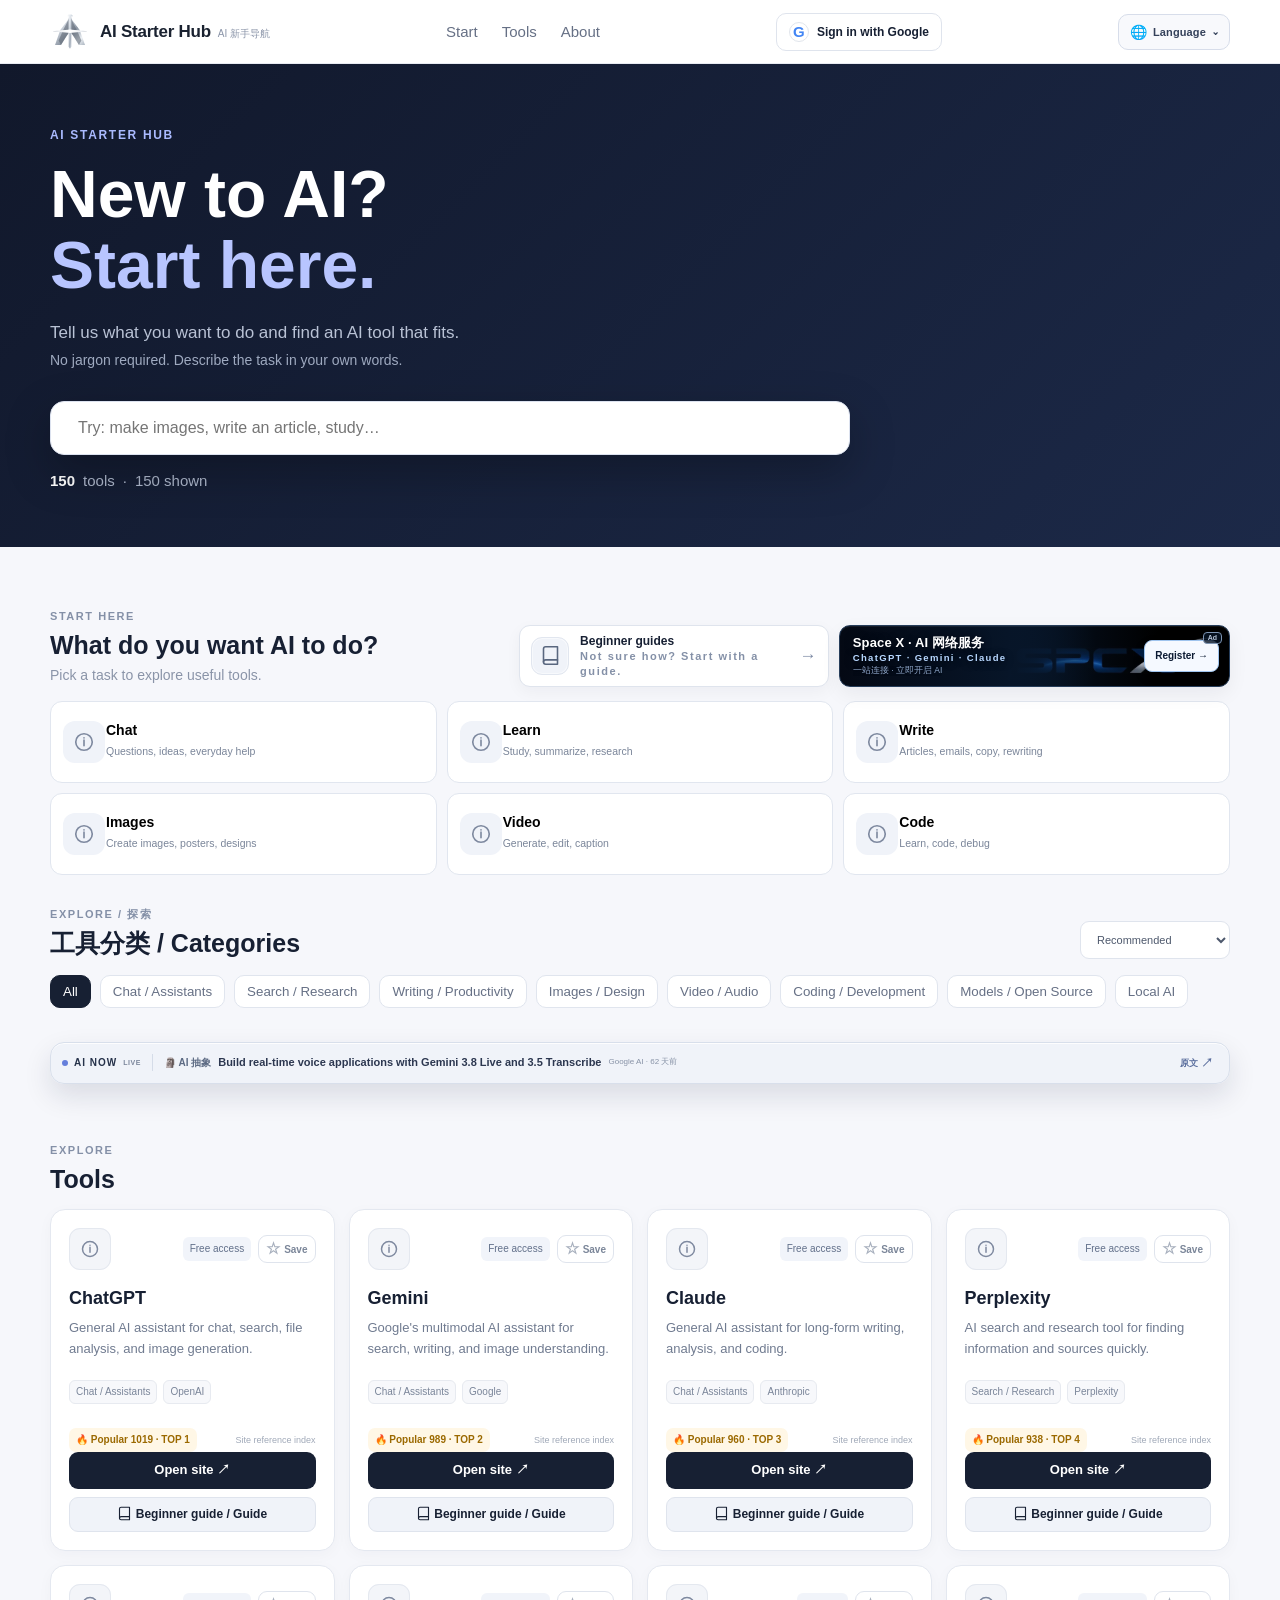
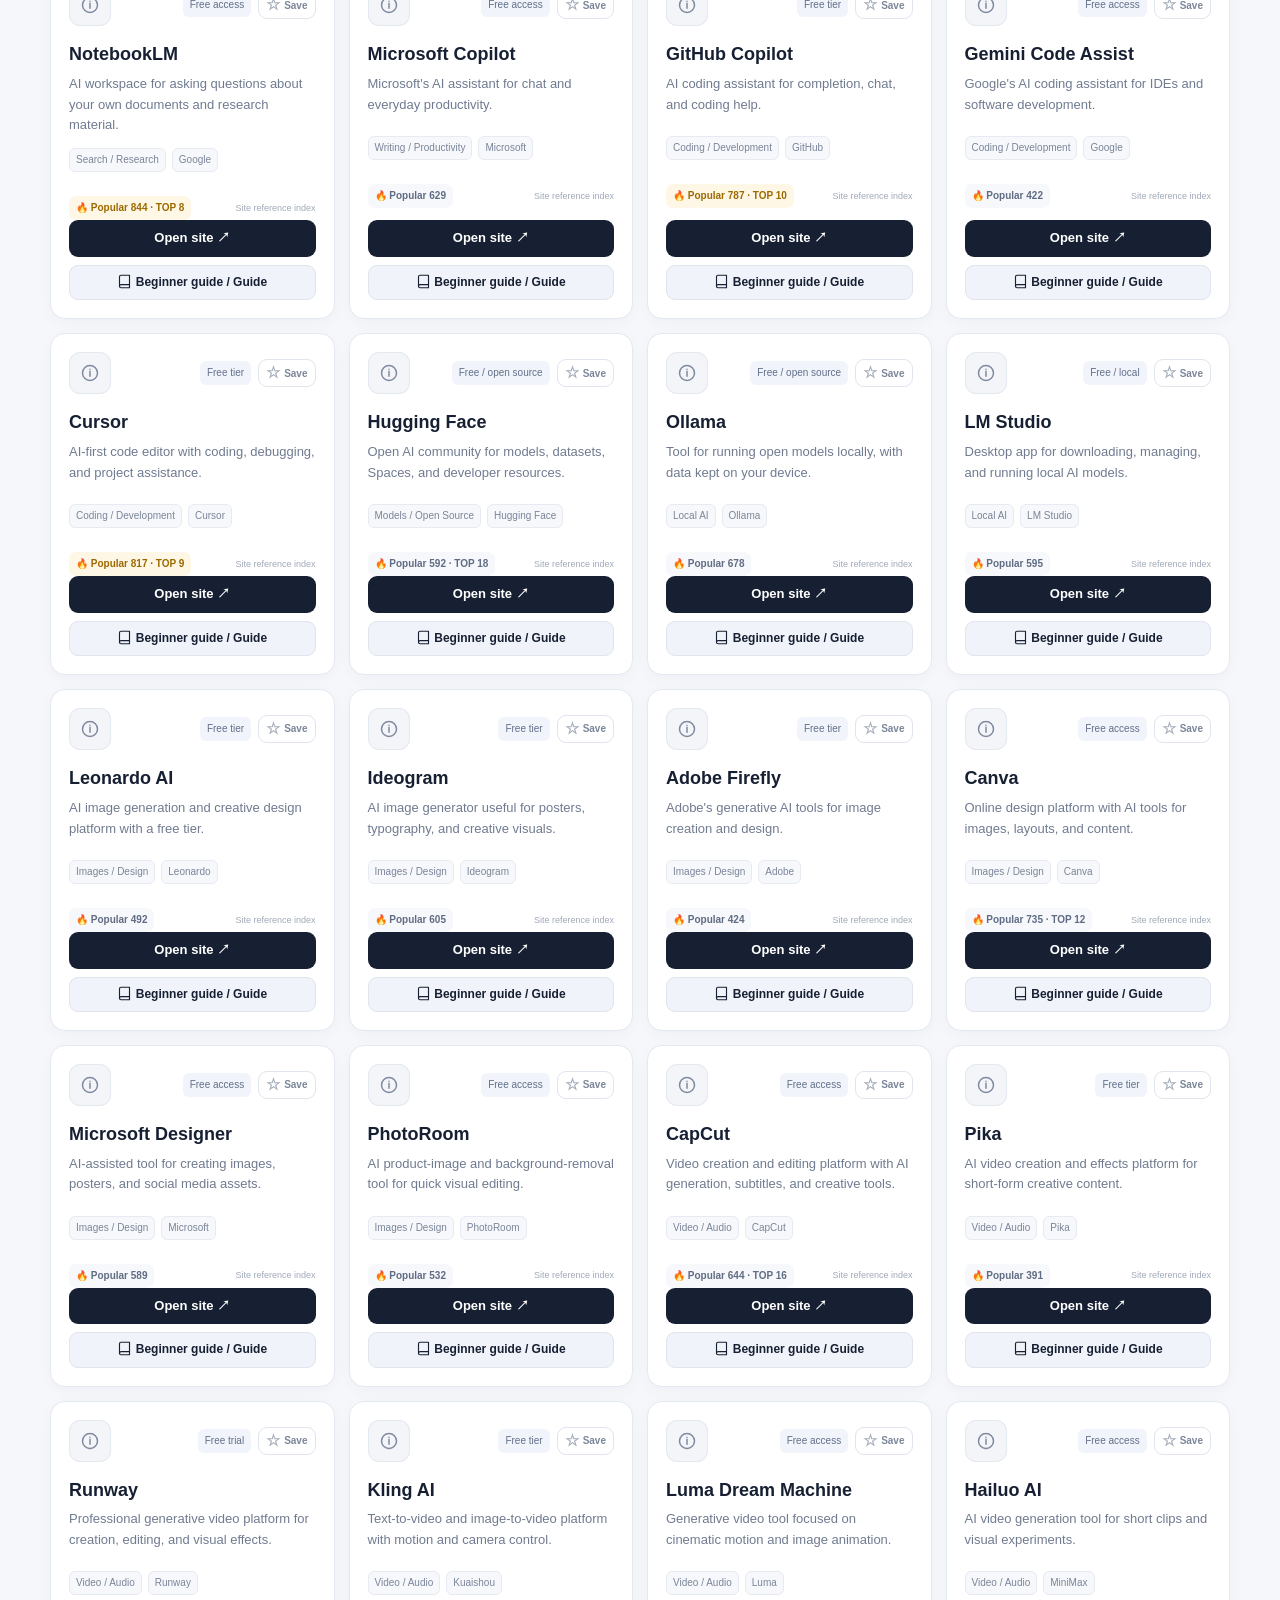
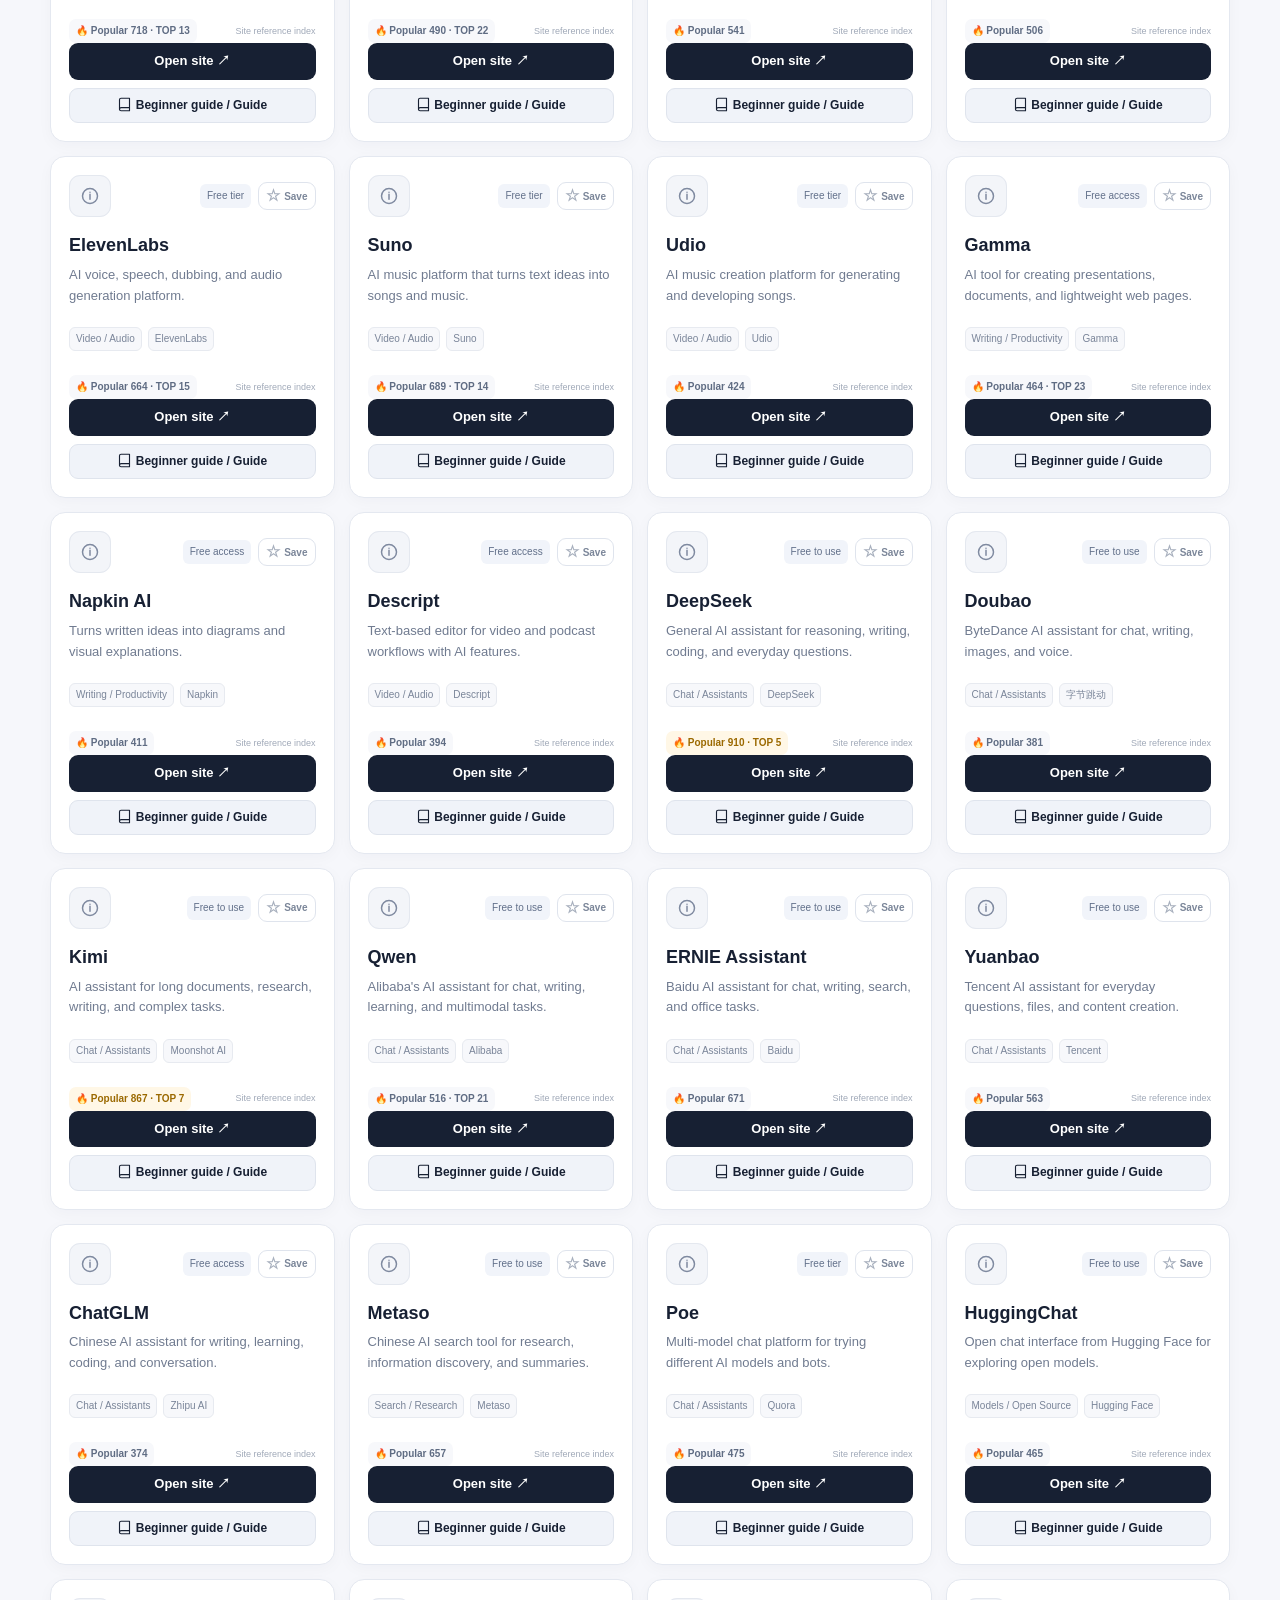
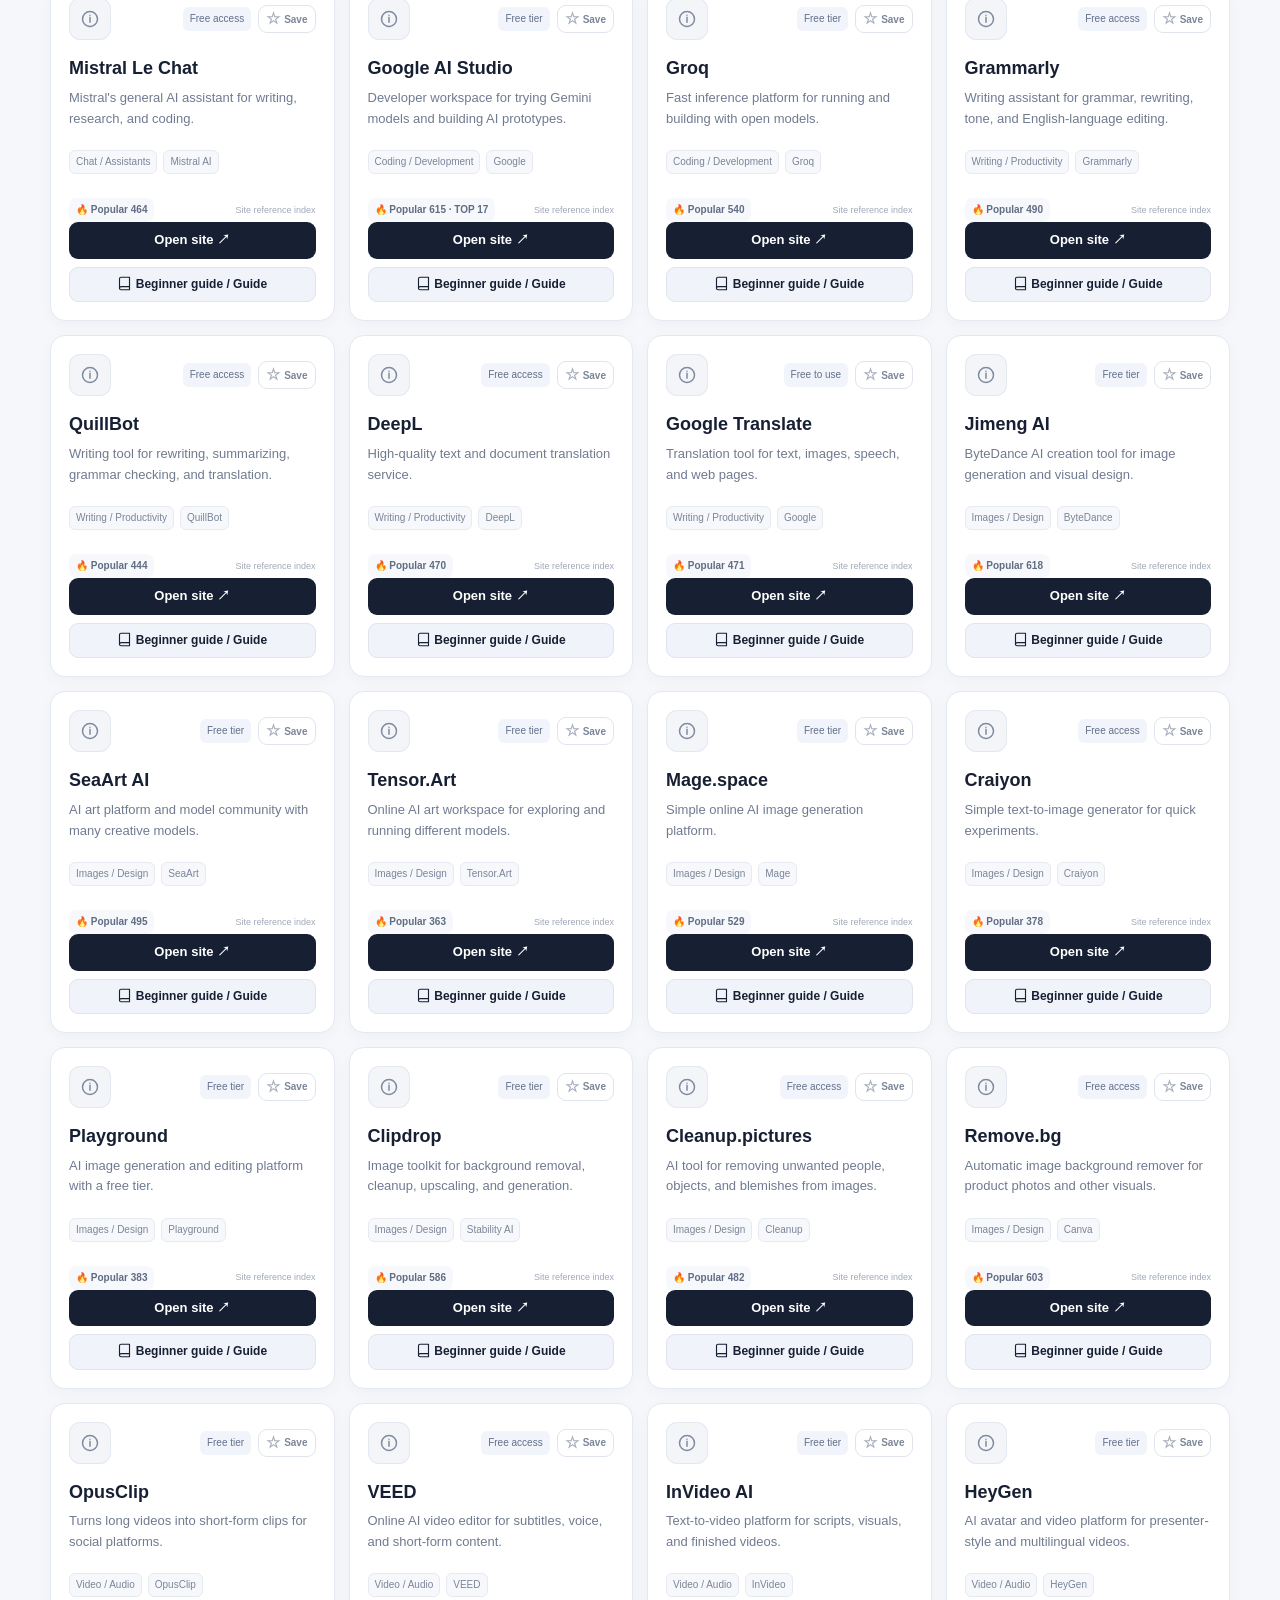
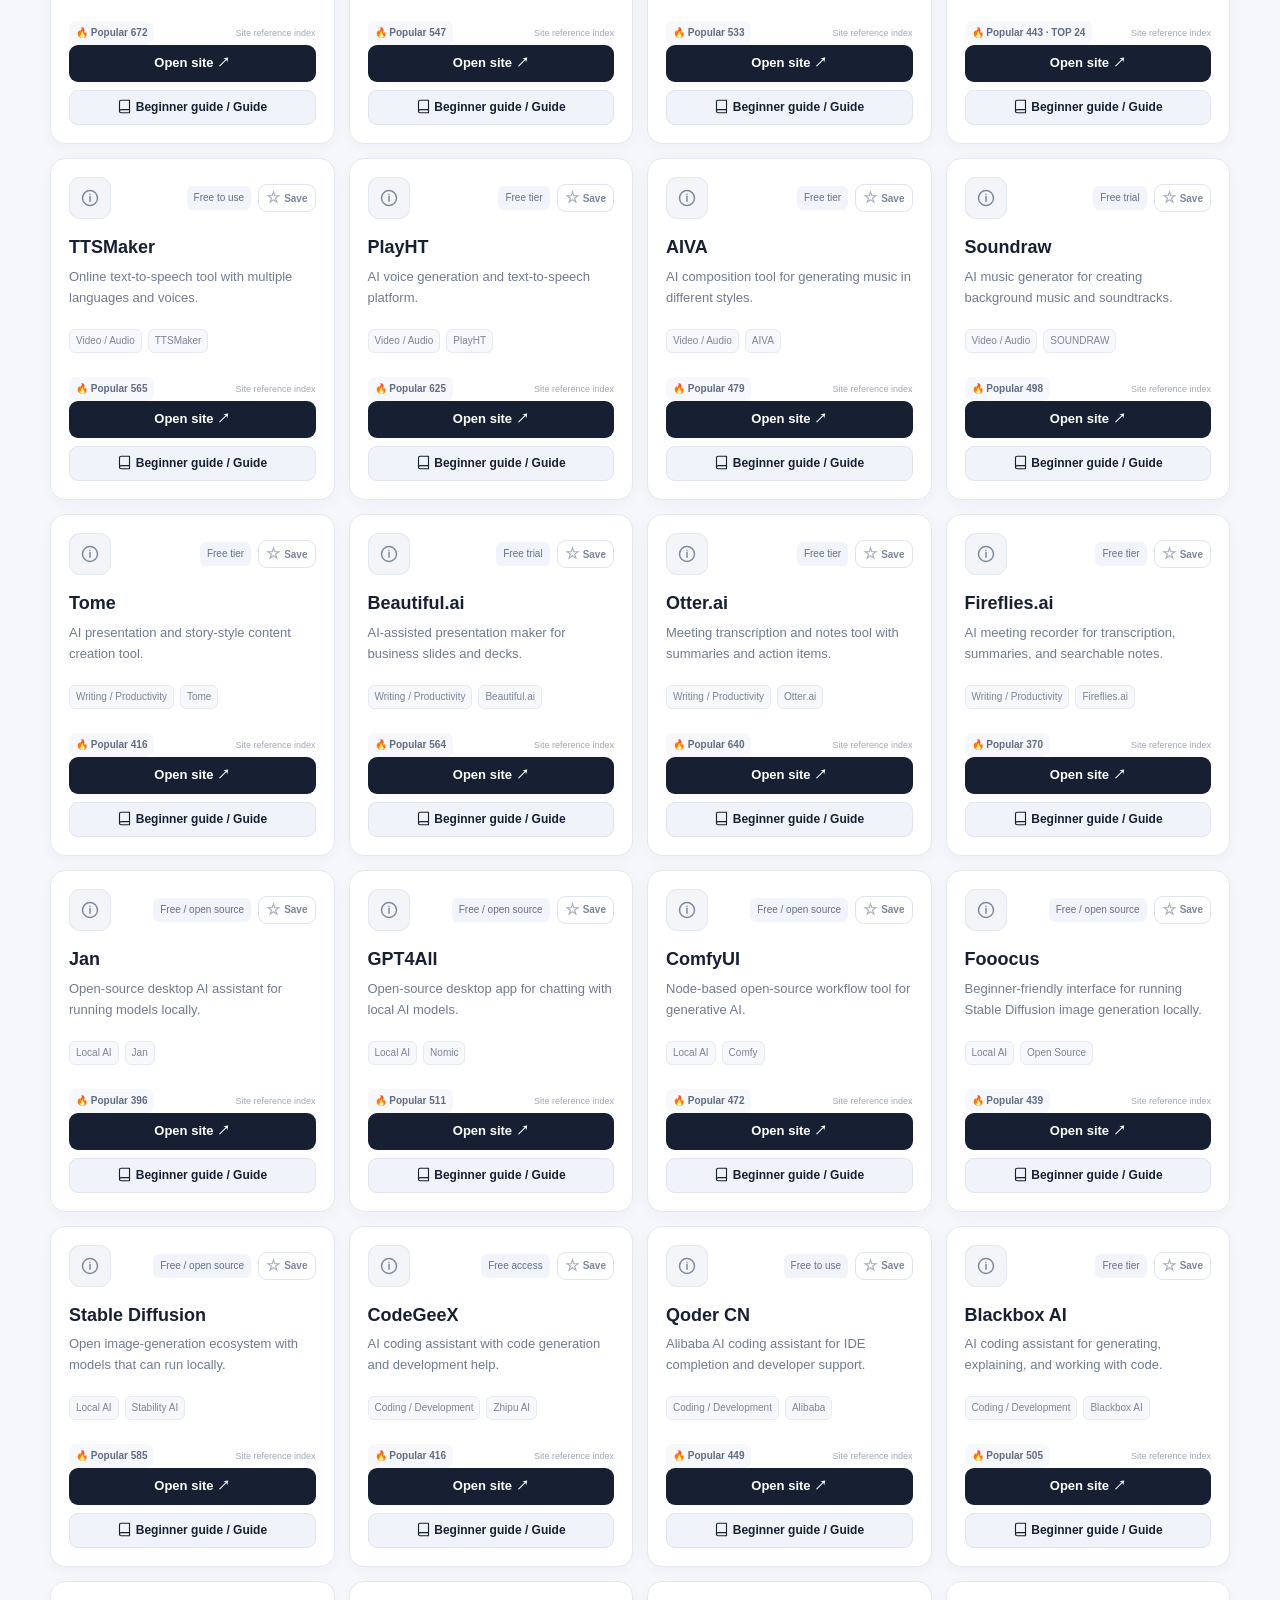
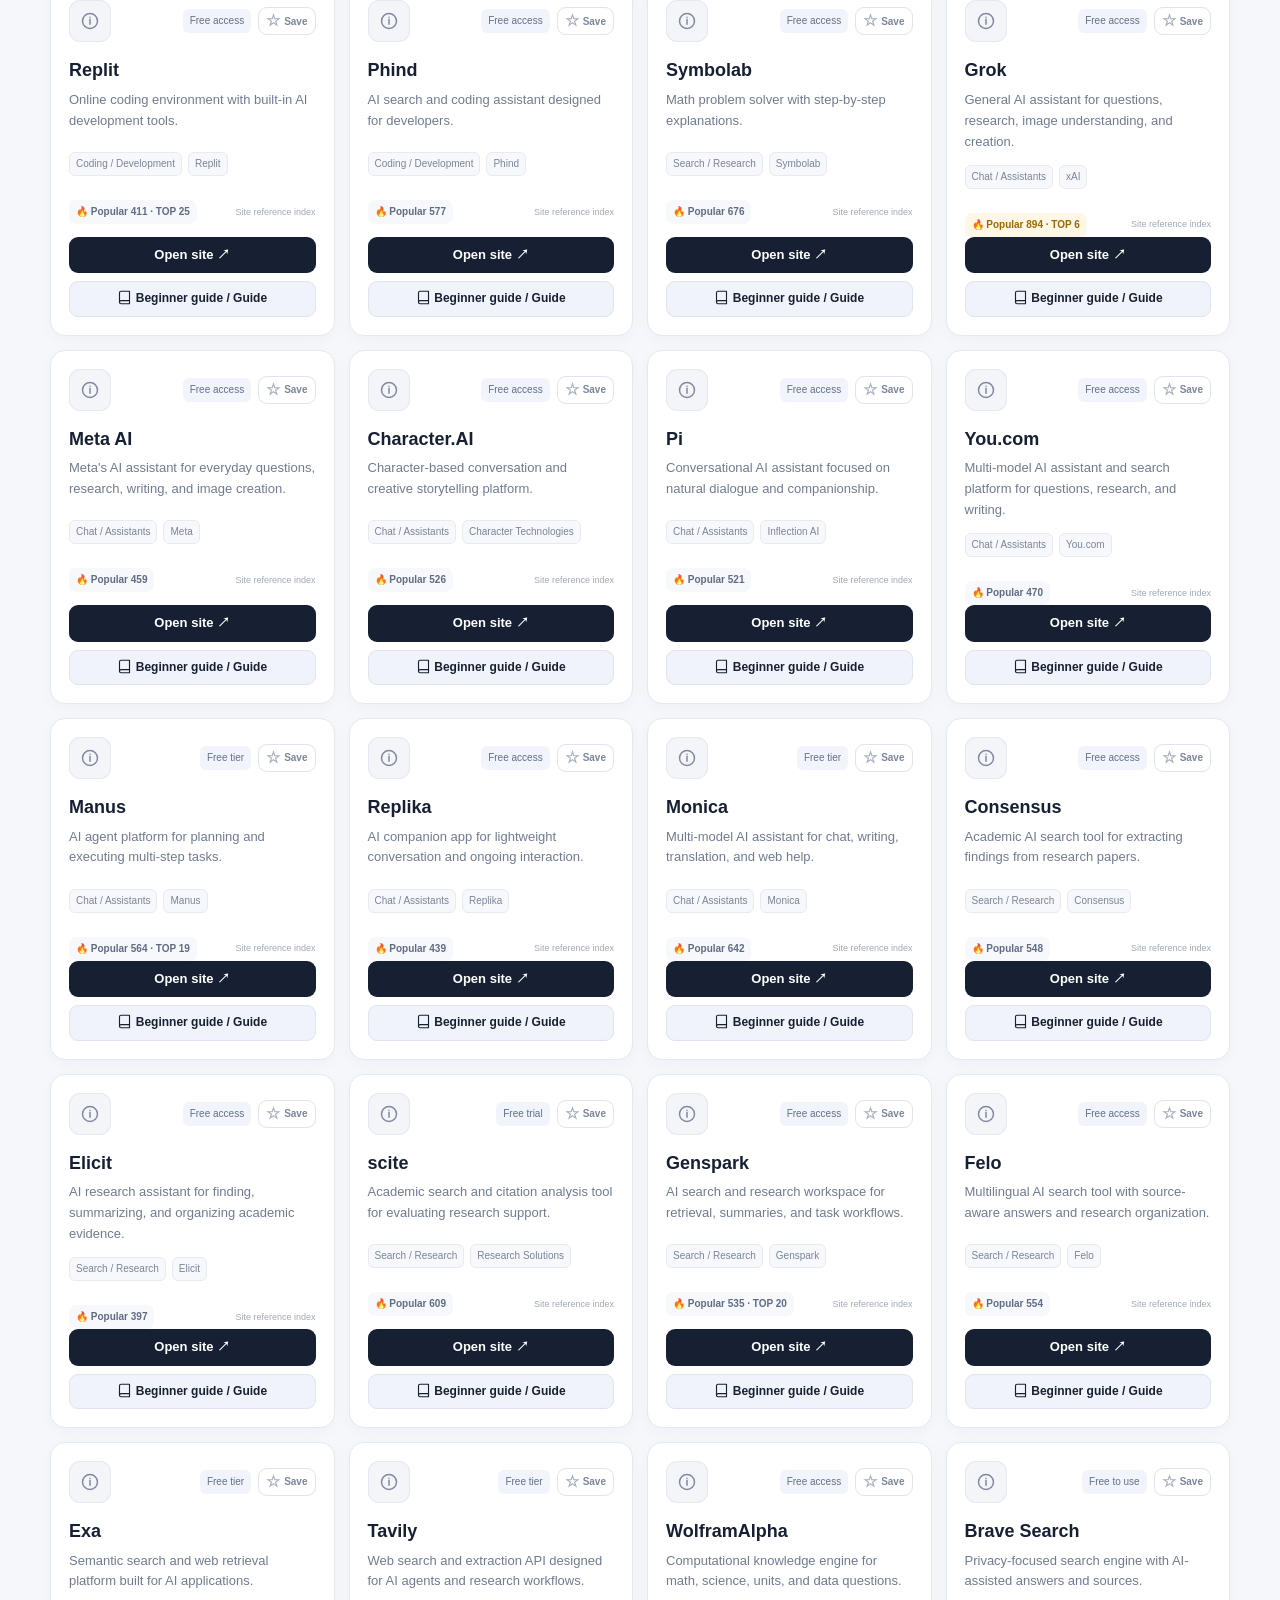
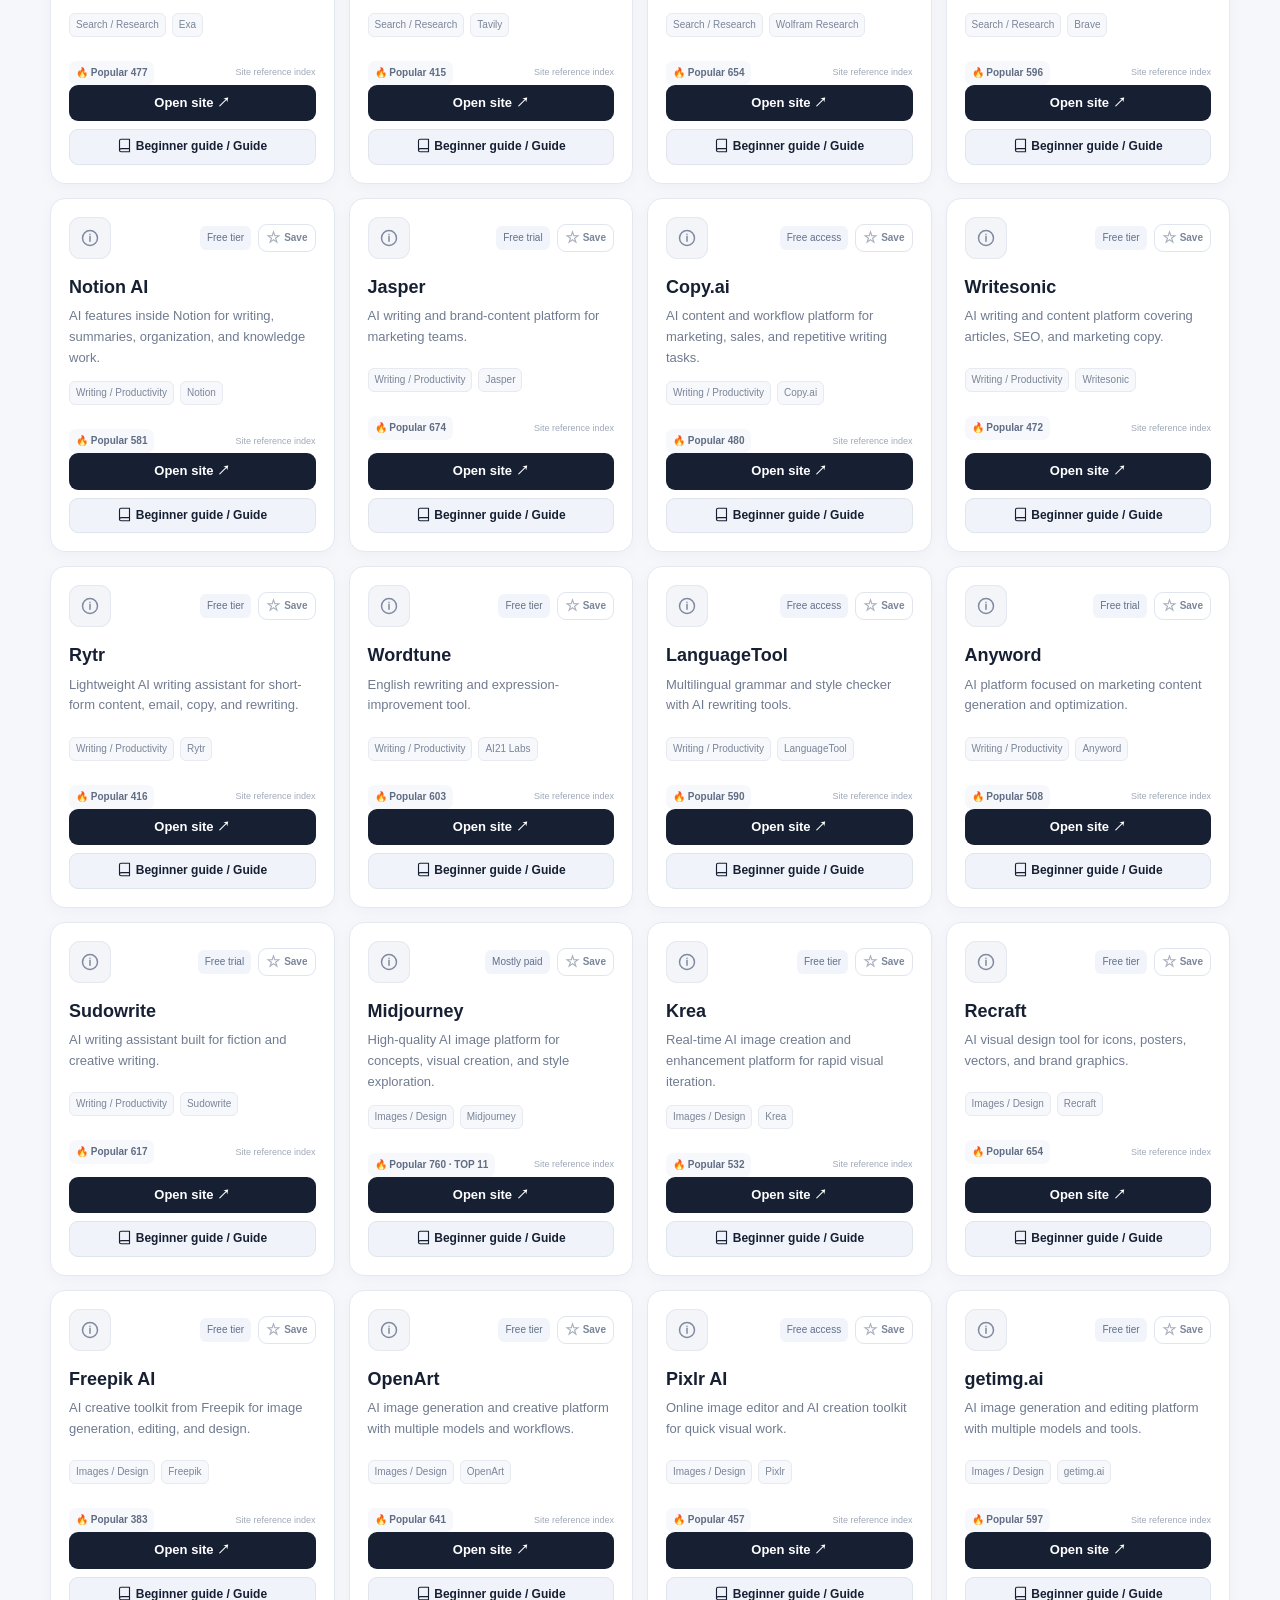
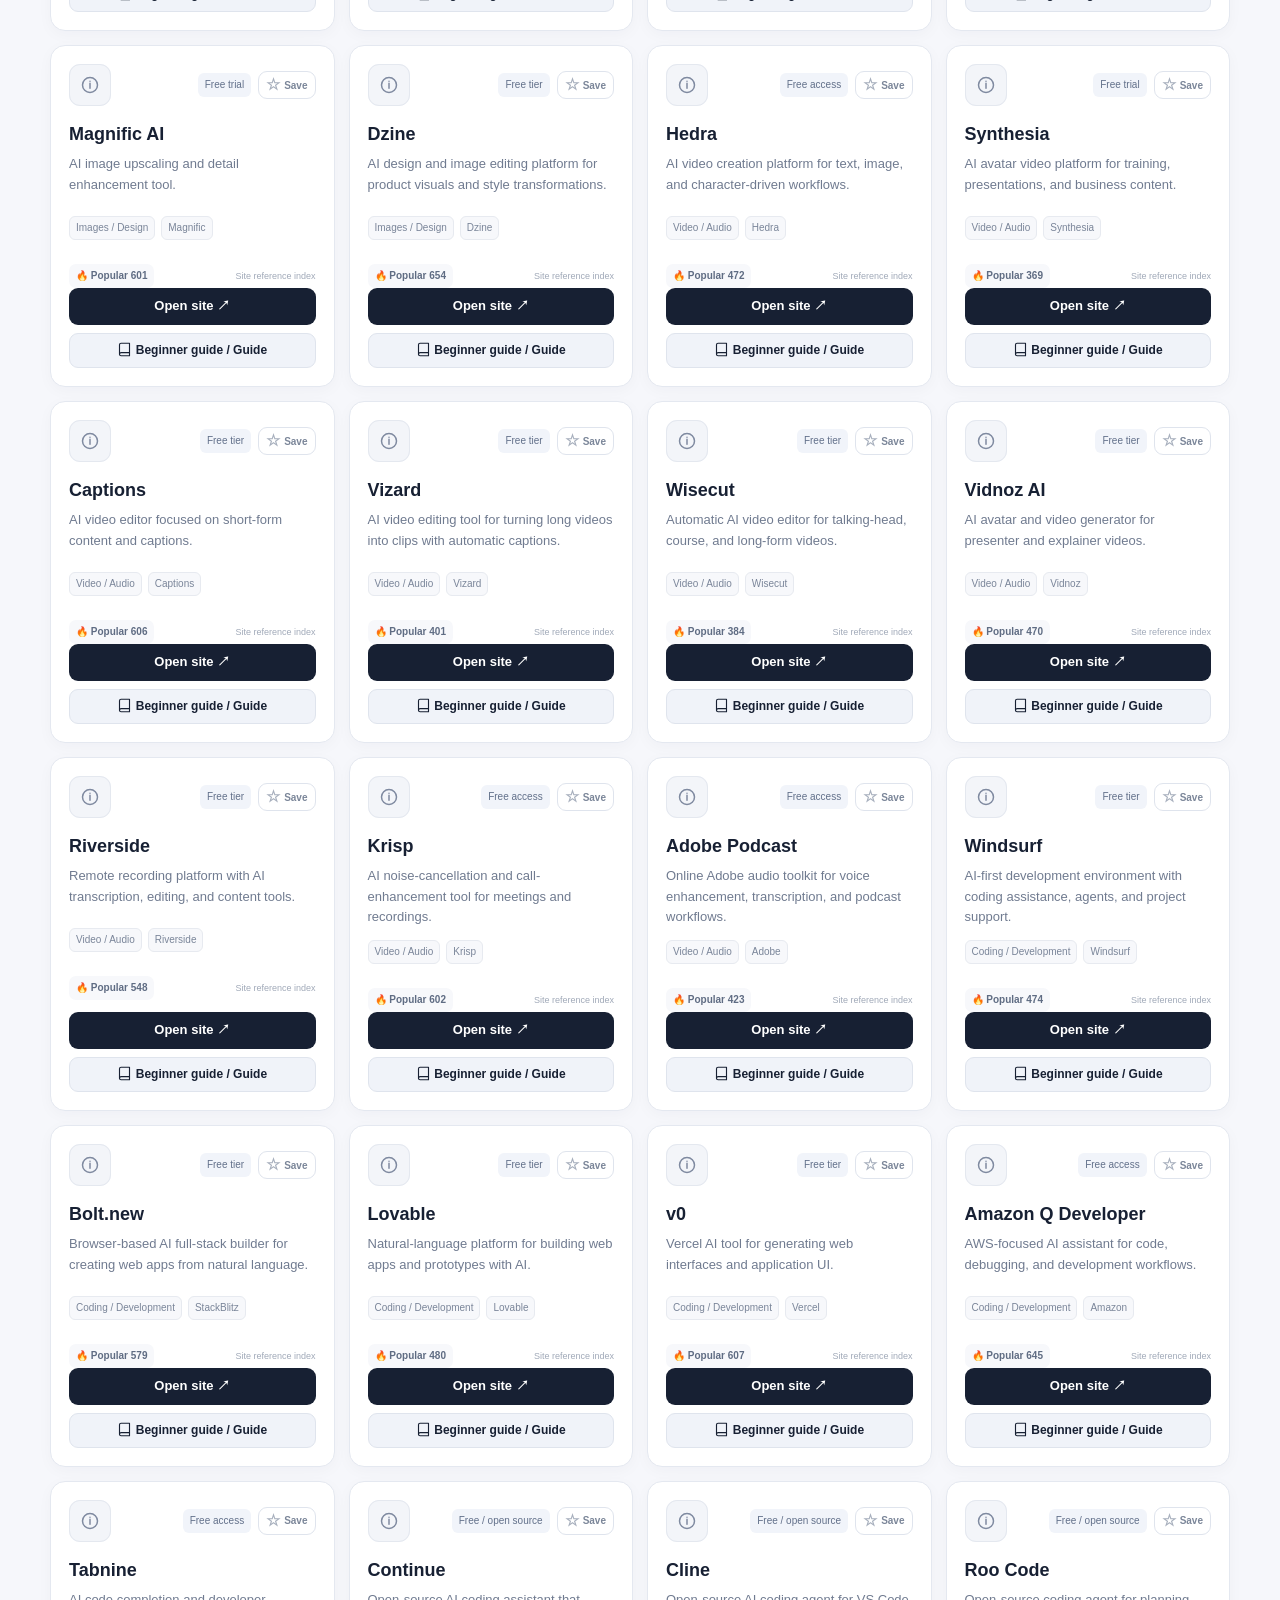
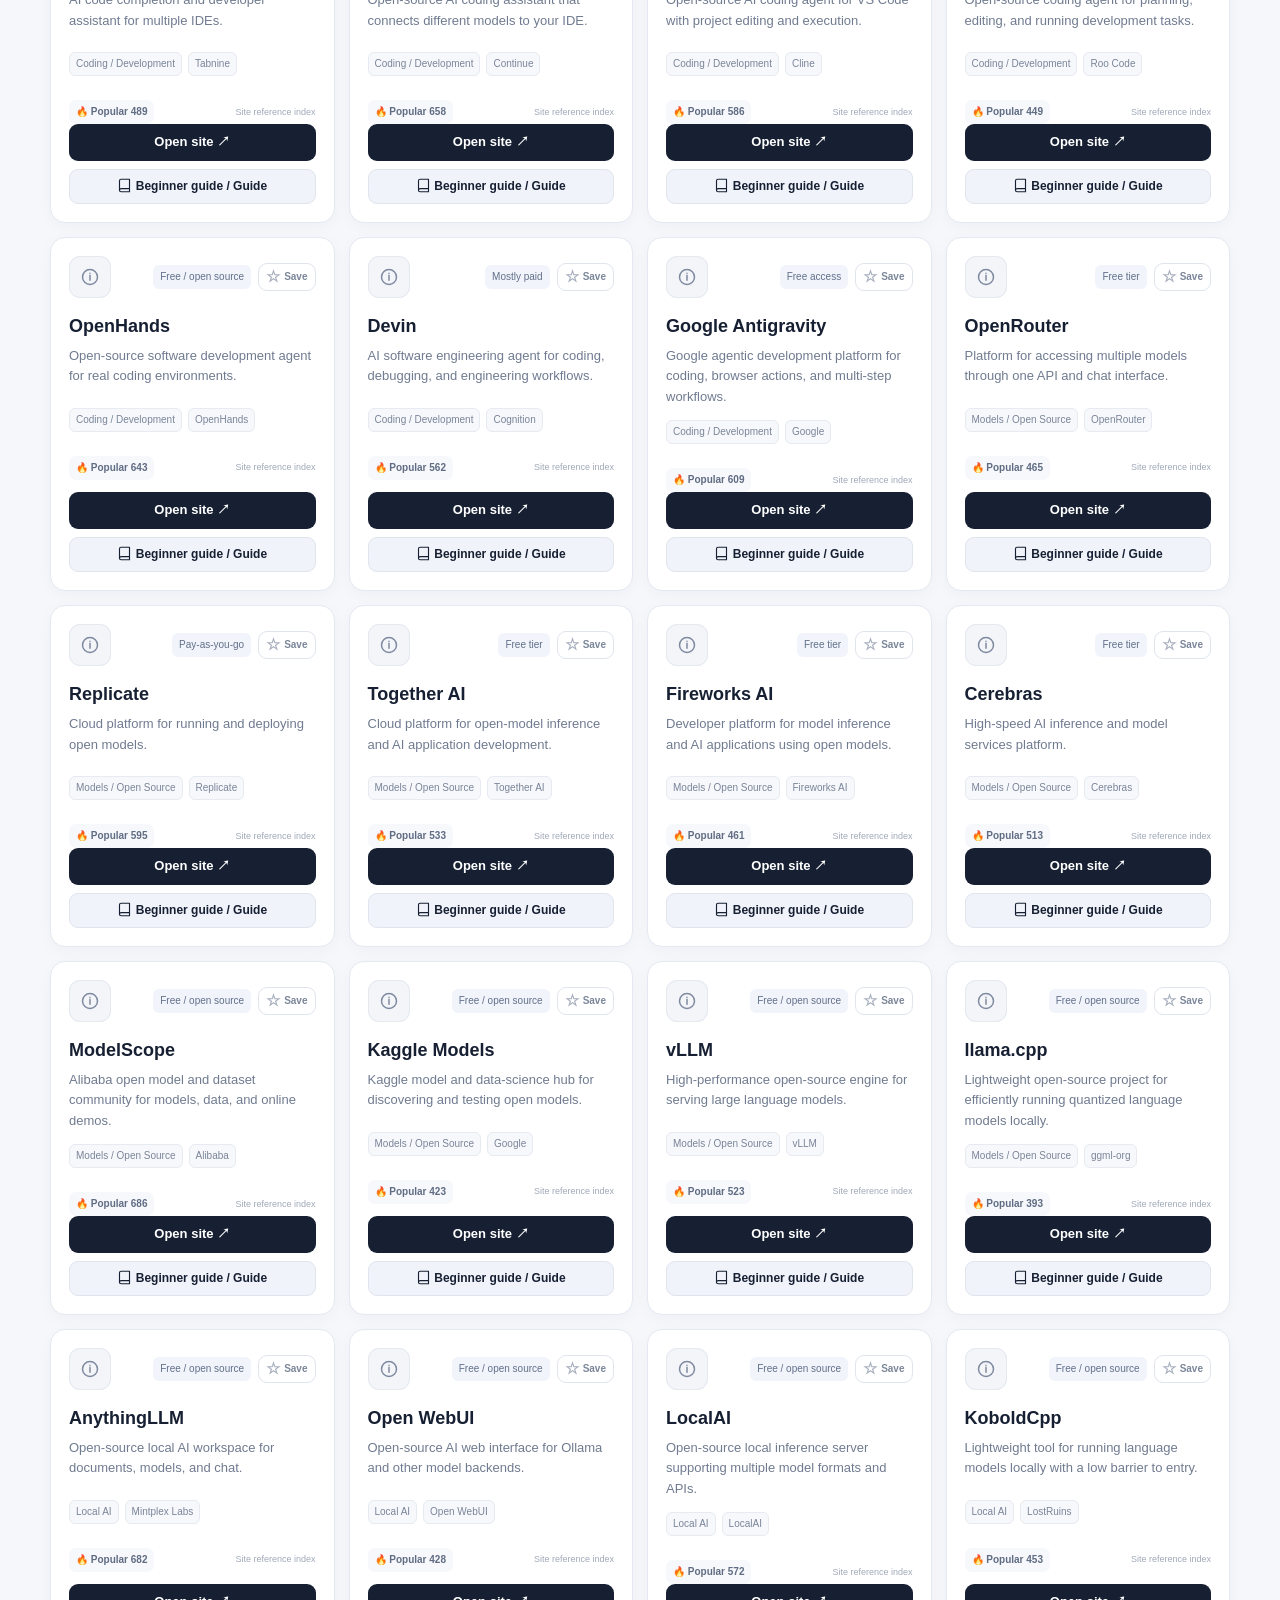
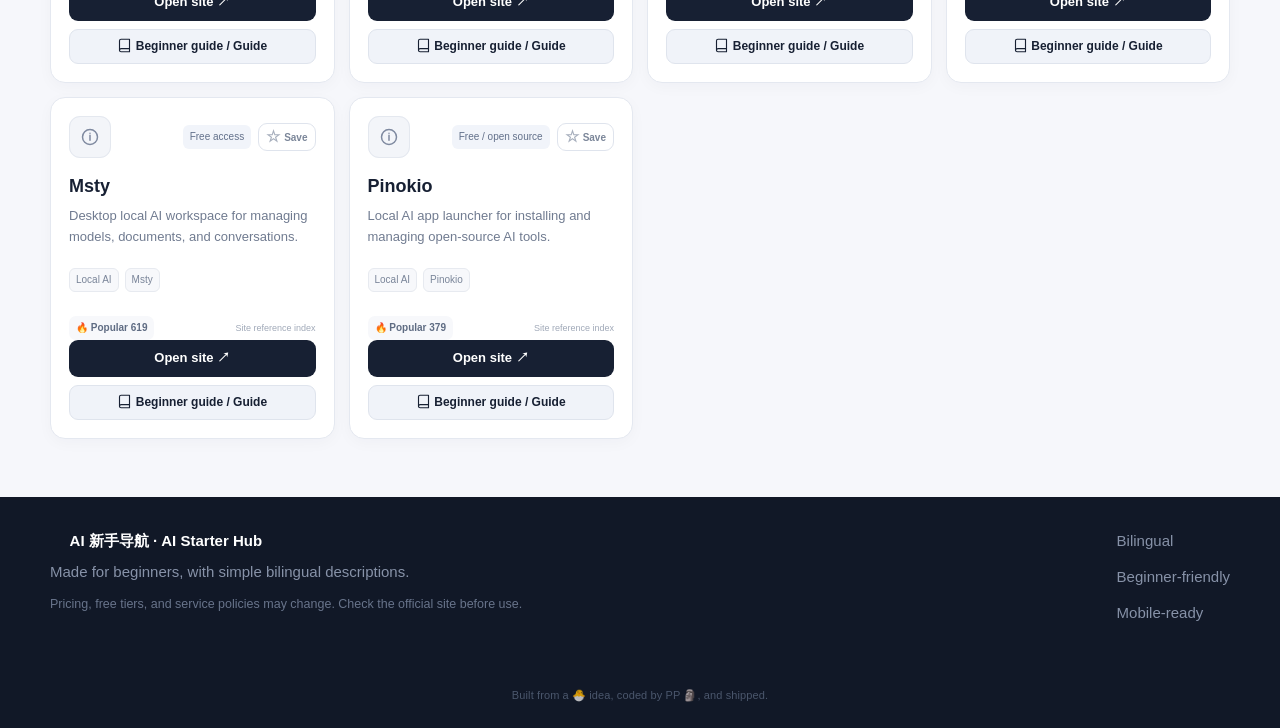
==== index.html @ 46918e33 "chore: bust auth script cache" ====
<!doctype html>
<html lang="zh-CN">
<head>
<meta charset="utf-8"><meta name="viewport" content="width=device-width,initial-scale=1">
<meta name="theme-color" content="#0b1020">
<link rel="icon" href="favicon.svg" type="image/svg+xml">
<meta name="robots" content="index,follow,max-image-preview:large">
<title>AI 新手导航 | 150+ AI 工具、教程与免费入口 · AI Starter Hub</title>
<meta name="description" content="AI 新手导航（AI Starter Hub）收录 150+ 主流 AI 工具，提供聊天、搜索、写作、图片、视频、编程、本地 AI 等分类、官方入口与新手图文教程。">
<link rel="canonical" href="https://starterhub-dev.github.io/ai-tools/">
<meta property="og:type" content="website">
<meta property="og:site_name" content="AI 新手导航 · AI Starter Hub">
<meta property="og:title" content="AI 新手导航 | 150+ AI 工具、教程与免费入口">
<meta property="og:description" content="给 AI 新手的工具导航。按用途发现 AI 工具，查看官方入口、教程、视频和使用提示。">
<meta property="og:url" content="https://starterhub-dev.github.io/ai-tools/">
<meta name="twitter:card" content="summary">
<meta name="twitter:title" content="AI 新手导航 | 150+ AI 工具、教程与免费入口">
<meta name="twitter:description" content="按用途发现 AI 工具，查看官方入口、教程、视频和使用提示。">
<link rel="stylesheet" href="style.css?v=20261006-1">
<script type="application/ld+json">{"@context":"https://schema.org","@type":"WebSite","name":"AI 新手导航","alternateName":"AI Starter Hub","url":"https://starterhub-dev.github.io/ai-tools/","description":"面向 AI 新手的中英双语 AI 工具导航、官方入口与入门教程。","inLanguage":["zh-CN","en"]}</script>
<script type="application/ld+json">{"@context":"https://schema.org","@type":"ItemList","name":"AI 新手导航工具目录","numberOfItems":150,"itemListElement":[{"@type":"ListItem","position":1,"name":"ChatGPT","url":"https://starterhub-dev.github.io/ai-tools/tools/chatgpt/"},{"@type":"ListItem","position":2,"name":"Gemini","url":"https://starterhub-dev.github.io/ai-tools/tools/gemini/"},{"@type":"ListItem","position":3,"name":"Claude","url":"https://starterhub-dev.github.io/ai-tools/tools/claude/"},{"@type":"ListItem","position":4,"name":"Perplexity","url":"https://starterhub-dev.github.io/ai-tools/tools/perplexity/"},{"@type":"ListItem","position":5,"name":"NotebookLM","url":"https://starterhub-dev.github.io/ai-tools/tools/notebooklm/"},{"@type":"ListItem","position":6,"name":"Microsoft Copilot","url":"https://starterhub-dev.github.io/ai-tools/tools/microsoft-copilot/"},{"@type":"ListItem","position":7,"name":"GitHub Copilot","url":"https://starterhub-dev.github.io/ai-tools/tools/github-copilot/"},{"@type":"ListItem","position":8,"name":"Gemini Code Assist","url":"https://starterhub-dev.github.io/ai-tools/tools/gemini-code-assist/"},{"@type":"ListItem","position":9,"name":"Cursor","url":"https://starterhub-dev.github.io/ai-tools/tools/cursor/"},{"@type":"ListItem","position":10,"name":"Hugging Face","url":"https://starterhub-dev.github.io/ai-tools/tools/hugging-face/"},{"@type":"ListItem","position":11,"name":"Ollama","url":"https://starterhub-dev.github.io/ai-tools/tools/ollama/"},{"@type":"ListItem","position":12,"name":"LM Studio","url":"https://starterhub-dev.github.io/ai-tools/tools/lm-studio/"},{"@type":"ListItem","position":13,"name":"Leonardo AI","url":"https://starterhub-dev.github.io/ai-tools/tools/leonardo-ai/"},{"@type":"ListItem","position":14,"name":"Ideogram","url":"https://starterhub-dev.github.io/ai-tools/tools/ideogram/"},{"@type":"ListItem","position":15,"name":"Adobe Firefly","url":"https://starterhub-dev.github.io/ai-tools/tools/adobe-firefly/"},{"@type":"ListItem","position":16,"name":"Canva","url":"https://starterhub-dev.github.io/ai-tools/tools/canva/"},{"@type":"ListItem","position":17,"name":"Microsoft Designer","url":"https://starterhub-dev.github.io/ai-tools/tools/microsoft-designer/"},{"@type":"ListItem","position":18,"name":"PhotoRoom","url":"https://starterhub-dev.github.io/ai-tools/tools/photoroom/"},{"@type":"ListItem","position":19,"name":"CapCut","url":"https://starterhub-dev.github.io/ai-tools/tools/capcut/"},{"@type":"ListItem","position":20,"name":"Pika","url":"https://starterhub-dev.github.io/ai-tools/tools/pika/"},{"@type":"ListItem","position":21,"name":"Runway","url":"https://starterhub-dev.github.io/ai-tools/tools/runway/"},{"@type":"ListItem","position":22,"name":"Kling AI","url":"https://starterhub-dev.github.io/ai-tools/tools/kling-ai/"},{"@type":"ListItem","position":23,"name":"Luma Dream Machine","url":"https://starterhub-dev.github.io/ai-tools/tools/luma-dream-machine/"},{"@type":"ListItem","position":24,"name":"Hailuo AI","url":"https://starterhub-dev.github.io/ai-tools/tools/hailuo-ai/"},{"@type":"ListItem","position":25,"name":"ElevenLabs","url":"https://starterhub-dev.github.io/ai-tools/tools/elevenlabs/"},{"@type":"ListItem","position":26,"name":"Suno","url":"https://starterhub-dev.github.io/ai-tools/tools/suno/"},{"@type":"ListItem","position":27,"name":"Udio","url":"https://starterhub-dev.github.io/ai-tools/tools/udio/"},{"@type":"ListItem","position":28,"name":"Gamma","url":"https://starterhub-dev.github.io/ai-tools/tools/gamma/"},{"@type":"ListItem","position":29,"name":"Napkin AI","url":"https://starterhub-dev.github.io/ai-tools/tools/napkin-ai/"},{"@type":"ListItem","position":30,"name":"Descript","url":"https://starterhub-dev.github.io/ai-tools/tools/descript/"},{"@type":"ListItem","position":31,"name":"DeepSeek","url":"https://starterhub-dev.github.io/ai-tools/tools/deepseek/"},{"@type":"ListItem","position":32,"name":"豆包","url":"https://starterhub-dev.github.io/ai-tools/tools/doubao/"},{"@type":"ListItem","position":33,"name":"Kimi","url":"https://starterhub-dev.github.io/ai-tools/tools/kimi/"},{"@type":"ListItem","position":34,"name":"通义千问","url":"https://starterhub-dev.github.io/ai-tools/tools/qwen/"},{"@type":"ListItem","position":35,"name":"文心助手","url":"https://starterhub-dev.github.io/ai-tools/tools/ernie-assistant/"},{"@type":"ListItem","position":36,"name":"腾讯元宝","url":"https://starterhub-dev.github.io/ai-tools/tools/yuanbao/"},{"@type":"ListItem","position":37,"name":"智谱清言","url":"https://starterhub-dev.github.io/ai-tools/tools/chatglm/"},{"@type":"ListItem","position":38,"name":"秘塔AI搜索","url":"https://starterhub-dev.github.io/ai-tools/tools/metaso/"},{"@type":"ListItem","position":39,"name":"Poe","url":"https://starterhub-dev.github.io/ai-tools/tools/poe/"},{"@type":"ListItem","position":40,"name":"HuggingChat","url":"https://starterhub-dev.github.io/ai-tools/tools/huggingchat/"},{"@type":"ListItem","position":41,"name":"Mistral Le Chat","url":"https://starterhub-dev.github.io/ai-tools/tools/mistral-le-chat/"},{"@type":"ListItem","position":42,"name":"Google AI Studio","url":"https://starterhub-dev.github.io/ai-tools/tools/google-ai-studio/"},{"@type":"ListItem","position":43,"name":"Groq","url":"https://starterhub-dev.github.io/ai-tools/tools/groq/"},{"@type":"ListItem","position":44,"name":"Grammarly","url":"https://starterhub-dev.github.io/ai-tools/tools/grammarly/"},{"@type":"ListItem","position":45,"name":"QuillBot","url":"https://starterhub-dev.github.io/ai-tools/tools/quillbot/"},{"@type":"ListItem","position":46,"name":"DeepL","url":"https://starterhub-dev.github.io/ai-tools/tools/deepl/"},{"@type":"ListItem","position":47,"name":"Google Translate","url":"https://starterhub-dev.github.io/ai-tools/tools/google-translate/"},{"@type":"ListItem","position":48,"name":"即梦AI","url":"https://starterhub-dev.github.io/ai-tools/tools/jimeng-ai/"},{"@type":"ListItem","position":49,"name":"SeaArt AI","url":"https://starterhub-dev.github.io/ai-tools/tools/seaart-ai/"},{"@type":"ListItem","position":50,"name":"Tensor.Art","url":"https://starterhub-dev.github.io/ai-tools/tools/tensor-art/"},{"@type":"ListItem","position":51,"name":"Mage.space","url":"https://starterhub-dev.github.io/ai-tools/tools/mage-space/"},{"@type":"ListItem","position":52,"name":"Craiyon","url":"https://starterhub-dev.github.io/ai-tools/tools/craiyon/"},{"@type":"ListItem","position":53,"name":"Playground","url":"https://starterhub-dev.github.io/ai-tools/tools/playground/"},{"@type":"ListItem","position":54,"name":"Clipdrop","url":"https://starterhub-dev.github.io/ai-tools/tools/clipdrop/"},{"@type":"ListItem","position":55,"name":"Cleanup.pictures","url":"https://starterhub-dev.github.io/ai-tools/tools/cleanup-pictures/"},{"@type":"ListItem","position":56,"name":"Remove.bg","url":"https://starterhub-dev.github.io/ai-tools/tools/remove-bg/"},{"@type":"ListItem","position":57,"name":"OpusClip","url":"https://starterhub-dev.github.io/ai-tools/tools/opusclip/"},{"@type":"ListItem","position":58,"name":"VEED","url":"https://starterhub-dev.github.io/ai-tools/tools/veed/"},{"@type":"ListItem","position":59,"name":"InVideo AI","url":"https://starterhub-dev.github.io/ai-tools/tools/invideo-ai/"},{"@type":"ListItem","position":60,"name":"HeyGen","url":"https://starterhub-dev.github.io/ai-tools/tools/heygen/"},{"@type":"ListItem","position":61,"name":"TTSMaker","url":"https://starterhub-dev.github.io/ai-tools/tools/ttsmaker/"},{"@type":"ListItem","position":62,"name":"PlayHT","url":"https://starterhub-dev.github.io/ai-tools/tools/playht/"},{"@type":"ListItem","position":63,"name":"AIVA","url":"https://starterhub-dev.github.io/ai-tools/tools/aiva/"},{"@type":"ListItem","position":64,"name":"Soundraw","url":"https://starterhub-dev.github.io/ai-tools/tools/soundraw/"},{"@type":"ListItem","position":65,"name":"Tome","url":"https://starterhub-dev.github.io/ai-tools/tools/tome/"},{"@type":"ListItem","position":66,"name":"Beautiful.ai","url":"https://starterhub-dev.github.io/ai-tools/tools/beautiful-ai/"},{"@type":"ListItem","position":67,"name":"Otter.ai","url":"https://starterhub-dev.github.io/ai-tools/tools/otter-ai/"},{"@type":"ListItem","position":68,"name":"Fireflies.ai","url":"https://starterhub-dev.github.io/ai-tools/tools/fireflies-ai/"},{"@type":"ListItem","position":69,"name":"Jan","url":"https://starterhub-dev.github.io/ai-tools/tools/jan/"},{"@type":"ListItem","position":70,"name":"GPT4All","url":"https://starterhub-dev.github.io/ai-tools/tools/gpt4all/"},{"@type":"ListItem","position":71,"name":"ComfyUI","url":"https://starterhub-dev.github.io/ai-tools/tools/comfyui/"},{"@type":"ListItem","position":72,"name":"Fooocus","url":"https://starterhub-dev.github.io/ai-tools/tools/fooocus/"},{"@type":"ListItem","position":73,"name":"Stable Diffusion","url":"https://starterhub-dev.github.io/ai-tools/tools/stable-diffusion/"},{"@type":"ListItem","position":74,"name":"CodeGeeX","url":"https://starterhub-dev.github.io/ai-tools/tools/codegeex/"},{"@type":"ListItem","position":75,"name":"通义灵码","url":"https://starterhub-dev.github.io/ai-tools/tools/qoder-cn/"},{"@type":"ListItem","position":76,"name":"Blackbox AI","url":"https://starterhub-dev.github.io/ai-tools/tools/blackbox-ai/"},{"@type":"ListItem","position":77,"name":"Replit","url":"https://starterhub-dev.github.io/ai-tools/tools/replit/"},{"@type":"ListItem","position":78,"name":"Phind","url":"https://starterhub-dev.github.io/ai-tools/tools/phind/"},{"@type":"ListItem","position":79,"name":"Symbolab","url":"https://starterhub-dev.github.io/ai-tools/tools/symbolab/"},{"@type":"ListItem","position":80,"name":"Grok","url":"https://starterhub-dev.github.io/ai-tools/tools/grok/"},{"@type":"ListItem","position":81,"name":"Meta AI","url":"https://starterhub-dev.github.io/ai-tools/tools/meta-ai/"},{"@type":"ListItem","position":82,"name":"Character.AI","url":"https://starterhub-dev.github.io/ai-tools/tools/character-ai/"},{"@type":"ListItem","position":83,"name":"Pi","url":"https://starterhub-dev.github.io/ai-tools/tools/pi/"},{"@type":"ListItem","position":84,"name":"You.com","url":"https://starterhub-dev.github.io/ai-tools/tools/you-com/"},{"@type":"ListItem","position":85,"name":"Manus","url":"https://starterhub-dev.github.io/ai-tools/tools/manus/"},{"@type":"ListItem","position":86,"name":"Replika","url":"https://starterhub-dev.github.io/ai-tools/tools/replika/"},{"@type":"ListItem","position":87,"name":"Monica","url":"https://starterhub-dev.github.io/ai-tools/tools/monica/"},{"@type":"ListItem","position":88,"name":"Consensus","url":"https://starterhub-dev.github.io/ai-tools/tools/consensus/"},{"@type":"ListItem","position":89,"name":"Elicit","url":"https://starterhub-dev.github.io/ai-tools/tools/elicit/"},{"@type":"ListItem","position":90,"name":"scite","url":"https://starterhub-dev.github.io/ai-tools/tools/scite/"},{"@type":"ListItem","position":91,"name":"Genspark","url":"https://starterhub-dev.github.io/ai-tools/tools/genspark/"},{"@type":"ListItem","position":92,"name":"Felo","url":"https://starterhub-dev.github.io/ai-tools/tools/felo/"},{"@type":"ListItem","position":93,"name":"Exa","url":"https://starterhub-dev.github.io/ai-tools/tools/exa/"},{"@type":"ListItem","position":94,"name":"Tavily","url":"https://starterhub-dev.github.io/ai-tools/tools/tavily/"},{"@type":"ListItem","position":95,"name":"WolframAlpha","url":"https://starterhub-dev.github.io/ai-tools/tools/wolframalpha/"},{"@type":"ListItem","position":96,"name":"Brave Search","url":"https://starterhub-dev.github.io/ai-tools/tools/brave-search/"},{"@type":"ListItem","position":97,"name":"Notion AI","url":"https://starterhub-dev.github.io/ai-tools/tools/notion-ai/"},{"@type":"ListItem","position":98,"name":"Jasper","url":"https://starterhub-dev.github.io/ai-tools/tools/jasper/"},{"@type":"ListItem","position":99,"name":"Copy.ai","url":"https://starterhub-dev.github.io/ai-tools/tools/copy-ai/"},{"@type":"ListItem","position":100,"name":"Writesonic","url":"https://starterhub-dev.github.io/ai-tools/tools/writesonic/"},{"@type":"ListItem","position":101,"name":"Rytr","url":"https://starterhub-dev.github.io/ai-tools/tools/rytr/"},{"@type":"ListItem","position":102,"name":"Wordtune","url":"https://starterhub-dev.github.io/ai-tools/tools/wordtune/"},{"@type":"ListItem","position":103,"name":"LanguageTool","url":"https://starterhub-dev.github.io/ai-tools/tools/languagetool/"},{"@type":"ListItem","position":104,"name":"Anyword","url":"https://starterhub-dev.github.io/ai-tools/tools/anyword/"},{"@type":"ListItem","position":105,"name":"Sudowrite","url":"https://starterhub-dev.github.io/ai-tools/tools/sudowrite/"},{"@type":"ListItem","position":106,"name":"Midjourney","url":"https://starterhub-dev.github.io/ai-tools/tools/midjourney/"},{"@type":"ListItem","position":107,"name":"Krea","url":"https://starterhub-dev.github.io/ai-tools/tools/krea/"},{"@type":"ListItem","position":108,"name":"Recraft","url":"https://starterhub-dev.github.io/ai-tools/tools/recraft/"},{"@type":"ListItem","position":109,"name":"Freepik AI","url":"https://starterhub-dev.github.io/ai-tools/tools/freepik-ai/"},{"@type":"ListItem","position":110,"name":"OpenArt","url":"https://starterhub-dev.github.io/ai-tools/tools/openart/"},{"@type":"ListItem","position":111,"name":"Pixlr AI","url":"https://starterhub-dev.github.io/ai-tools/tools/pixlr-ai/"},{"@type":"ListItem","position":112,"name":"getimg.ai","url":"https://starterhub-dev.github.io/ai-tools/tools/getimg-ai/"},{"@type":"ListItem","position":113,"name":"Magnific AI","url":"https://starterhub-dev.github.io/ai-tools/tools/magnific-ai/"},{"@type":"ListItem","position":114,"name":"Dzine","url":"https://starterhub-dev.github.io/ai-tools/tools/dzine/"},{"@type":"ListItem","position":115,"name":"Hedra","url":"https://starterhub-dev.github.io/ai-tools/tools/hedra/"},{"@type":"ListItem","position":116,"name":"Synthesia","url":"https://starterhub-dev.github.io/ai-tools/tools/synthesia/"},{"@type":"ListItem","position":117,"name":"Captions","url":"https://starterhub-dev.github.io/ai-tools/tools/captions/"},{"@type":"ListItem","position":118,"name":"Vizard","url":"https://starterhub-dev.github.io/ai-tools/tools/vizard/"},{"@type":"ListItem","position":119,"name":"Wisecut","url":"https://starterhub-dev.github.io/ai-tools/tools/wisecut/"},{"@type":"ListItem","position":120,"name":"Vidnoz AI","url":"https://starterhub-dev.github.io/ai-tools/tools/vidnoz-ai/"},{"@type":"ListItem","position":121,"name":"Riverside","url":"https://starterhub-dev.github.io/ai-tools/tools/riverside/"},{"@type":"ListItem","position":122,"name":"Krisp","url":"https://starterhub-dev.github.io/ai-tools/tools/krisp/"},{"@type":"ListItem","position":123,"name":"Adobe Podcast","url":"https://starterhub-dev.github.io/ai-tools/tools/adobe-podcast/"},{"@type":"ListItem","position":124,"name":"Windsurf","url":"https://starterhub-dev.github.io/ai-tools/tools/windsurf/"},{"@type":"ListItem","position":125,"name":"Bolt.new","url":"https://starterhub-dev.github.io/ai-tools/tools/bolt-new/"},{"@type":"ListItem","position":126,"name":"Lovable","url":"https://starterhub-dev.github.io/ai-tools/tools/lovable/"},{"@type":"ListItem","position":127,"name":"v0","url":"https://starterhub-dev.github.io/ai-tools/tools/v0/"},{"@type":"ListItem","position":128,"name":"Amazon Q Developer","url":"https://starterhub-dev.github.io/ai-tools/tools/amazon-q-developer/"},{"@type":"ListItem","position":129,"name":"Tabnine","url":"https://starterhub-dev.github.io/ai-tools/tools/tabnine/"},{"@type":"ListItem","position":130,"name":"Continue","url":"https://starterhub-dev.github.io/ai-tools/tools/continue/"},{"@type":"ListItem","position":131,"name":"Cline","url":"https://starterhub-dev.github.io/ai-tools/tools/cline/"},{"@type":"ListItem","position":132,"name":"Roo Code","url":"https://starterhub-dev.github.io/ai-tools/tools/roo-code/"},{"@type":"ListItem","position":133,"name":"OpenHands","url":"https://starterhub-dev.github.io/ai-tools/tools/openhands/"},{"@type":"ListItem","position":134,"name":"Devin","url":"https://starterhub-dev.github.io/ai-tools/tools/devin/"},{"@type":"ListItem","position":135,"name":"Google Antigravity","url":"https://starterhub-dev.github.io/ai-tools/tools/google-antigravity/"},{"@type":"ListItem","position":136,"name":"OpenRouter","url":"https://starterhub-dev.github.io/ai-tools/tools/openrouter/"},{"@type":"ListItem","position":137,"name":"Replicate","url":"https://starterhub-dev.github.io/ai-tools/tools/replicate/"},{"@type":"ListItem","position":138,"name":"Together AI","url":"https://starterhub-dev.github.io/ai-tools/tools/together-ai/"},{"@type":"ListItem","position":139,"name":"Fireworks AI","url":"https://starterhub-dev.github.io/ai-tools/tools/fireworks-ai/"},{"@type":"ListItem","position":140,"name":"Cerebras","url":"https://starterhub-dev.github.io/ai-tools/tools/cerebras/"},{"@type":"ListItem","position":141,"name":"ModelScope","url":"https://starterhub-dev.github.io/ai-tools/tools/modelscope/"},{"@type":"ListItem","position":142,"name":"Kaggle Models","url":"https://starterhub-dev.github.io/ai-tools/tools/kaggle-models/"},{"@type":"ListItem","position":143,"name":"vLLM","url":"https://starterhub-dev.github.io/ai-tools/tools/vllm/"},{"@type":"ListItem","position":144,"name":"llama.cpp","url":"https://starterhub-dev.github.io/ai-tools/tools/llama-cpp/"},{"@type":"ListItem","position":145,"name":"AnythingLLM","url":"https://starterhub-dev.github.io/ai-tools/tools/anythingllm/"},{"@type":"ListItem","position":146,"name":"Open WebUI","url":"https://starterhub-dev.github.io/ai-tools/tools/open-webui/"},{"@type":"ListItem","position":147,"name":"LocalAI","url":"https://starterhub-dev.github.io/ai-tools/tools/localai/"},{"@type":"ListItem","position":148,"name":"KoboldCpp","url":"https://starterhub-dev.github.io/ai-tools/tools/koboldcpp/"},{"@type":"ListItem","position":149,"name":"Msty","url":"https://starterhub-dev.github.io/ai-tools/tools/msty/"},{"@type":"ListItem","position":150,"name":"Pinokio","url":"https://starterhub-dev.github.io/ai-tools/tools/pinokio/"}]}</script>
</head>
<body>
<header class="sitebar"><div class="wrap nav"><a class="brand" href="./" aria-label="AI Starter Hub · AI 新手导航"><img class="brand-mark" src="ai-starter-hub-mark.svg" alt="" aria-hidden="true"><span class="brand-name"><strong>AI Starter Hub</strong><em>AI 新手导航</em></span></a><div class="navlinks"><a href="#start">新手入口 / Start</a><a href="#tools">工具 / Tools</a><a href="#about">关于 / About</a></div><button id="authButton" class="auth-button" type="button"><span class="google-mark" aria-hidden="true">G</span><span>使用 Google 登录</span></button><div class="language-picker" id="languagePicker"><button id="languageButton" class="lang-button" type="button" aria-label="选择语言" title="选择语言" aria-haspopup="menu" aria-expanded="false"><span class="lang-globe" aria-hidden="true">🌐</span><span id="languageButtonLabel">语言</span><span class="lang-chevron" aria-hidden="true">⌄</span></button><div id="languageMenu" class="language-menu" role="menu" aria-label="语言选择" hidden><button type="button" role="menuitemradio" data-language="zh" aria-checked="true">简体中文<span>简中</span></button><button type="button" role="menuitemradio" data-language="zh-TW" aria-checked="false">繁體中文<span>繁中</span></button><button type="button" role="menuitemradio" data-language="en" aria-checked="false">English<span>EN</span></button></div></div></div></header>
<header class="hero" id="start"><div class="wrap">
  <div class="eyebrow">AI STARTER HUB</div>
  <h1>第一次用 AI？<br><span>从这里开始。</span></h1>
  <p>不用懂专业术语。告诉我们你想做什么，就能找到适合你的 AI 工具。<br><small>No jargon required. Tell us what you want to do, and find an AI tool that fits.</small></p>
  <div class="searchbox"><span class="search-icon icon-slot" data-icon="search"></span><input id="search" type="search" enterkeyhint="search" aria-label="搜索 AI 工具 / Search AI tools" placeholder="试试：做图片、写文章、学习资料 / Try: images, writing, study…" autocomplete="off"><div id="suggestions" class="suggestions" hidden></div></div>
  <div class="stats"><b id="count">0</b><span>个工具 / tools</span><i>·</i><span id="summary">加载中 / Loading</span></div>
</div></header>
<main class="wrap">
<section class="starter" aria-labelledby="starter-title">
  <div class="sectionhead"><div><small>START HERE / 从这里开始</small><h2 id="starter-title">你想让 AI 帮你做什么？</h2><p class="section-sub">What do you want AI to do?</p></div><div class="starter-head-actions">
    <a class="starter-guide" href="tutorials/index.html"><span class="starter-guide-logo icon-slot" aria-hidden="true"><svg class="ui-svg" viewBox="0 0 24 24" aria-hidden="true" focusable="false" fill="none" stroke="currentColor" stroke-width="1.8" stroke-linecap="round" stroke-linejoin="round"><path d="M4 19.5A2.5 2.5 0 0 1 6.5 17H20"/><path d="M6.5 2H20v20H6.5A2.5 2.5 0 0 1 4 19.5v-15A2.5 2.5 0 0 1 6.5 2Z"/></svg></span><span><strong>新手教程 / Guides</strong><small>不会用？先学一步</small></span><b>→</b></a>
    <a class="spcx-ad-card" href="https://js.spcxnet.com/#/register?code=g1P4f18Z" target="_blank" rel="sponsored nofollow noopener" aria-label="Space X 广告，点击进入注册页面">
      <span class="spcx-ad-copy">
        <strong>Space X · AI 网络服务</strong>
        <small>ChatGPT · Gemini · Claude</small>
        <em>一站连接 · 立即开启 AI</em>
      </span>
      <span class="spcx-ad-cta">立即注册 →</span>
      <span class="spcx-ad-label">广告</span>
    </a>
  </div></div>
  <div class="starter-grid">
    <button class="starter-card" data-task="聊天"><span class="icon-slot category-brand" data-brand-name="ChatGPT" data-brand-url="https://chatgpt.com/"></span><strong>聊天 / Chat</strong><small>问问题、头脑风暴、日常助手<br>Questions, ideas, everyday help</small></button>
    <button class="starter-card" data-task="学习"><span class="icon-slot category-brand" data-brand-name="NotebookLM" data-brand-url="https://notebooklm.google.com/"></span><strong>学习 / Learn</strong><small>总结资料、解释知识、做研究<br>Study, summarize, research</small></button>
    <button class="starter-card" data-task="写作"><span class="icon-slot category-brand" data-brand-name="Claude" data-brand-url="https://claude.ai/"></span><strong>写东西 / Write</strong><small>文章、邮件、文案、改写<br>Writing, emails, rewriting</small></button>
    <button class="starter-card" data-task="图片"><span class="icon-slot category-brand" data-brand-name="Midjourney" data-brand-url="https://www.midjourney.com/"></span><strong>做图片 / Images</strong><small>生成图片、海报、设计<br>Create images and designs</small></button>
    <button class="starter-card" data-task="视频"><span class="icon-slot category-brand" data-brand-name="Runway" data-brand-url="https://runwayml.com/"></span><strong>做视频 / Video</strong><small>生成视频、剪辑、字幕<br>Generate, edit, caption</small></button>
    <button class="starter-card" data-task="编程"><span class="icon-slot category-brand" data-brand-name="GitHub Copilot" data-brand-url="https://github.com/features/copilot"></span><strong>写代码 / Code</strong><small>学习编程、写代码、调试<br>Code, learn, debug</small></button>
  </div>
</section>
<section id="tools">
<section id="categories" class="sectionhead"><div><small>EXPLORE / 探索</small><h2>工具分类 / Categories</h2></div><div class="toolbar"><select id="sort" aria-label="工具排序 / Sort tools"><option value="default">推荐顺序 / Recommended</option><option value="heat">🔥 热度优先 / Heat</option><option value="favorites">⭐ 收藏优先 / Favorites</option><option value="name">名称 A-Z / Name</option><option value="free">免费程度 / Free access</option></select></div></section>
<nav id="cats" class="cats"></nav>
  <div class="ai-now is-visible" data-ai-now role="region" aria-label="AI NOW · AI 圈动态">
    <div class="ai-now-brand">
      <span class="ai-now-pulse" aria-hidden="true"></span>
      <strong>AI NOW</strong>
      <small data-ai-now-status>SYNC</small>
    </div>
    <span class="ai-now-divider" aria-hidden="true"></span>
    <div class="ai-now-window">
      <span class="ai-now-label" data-ai-now-label>🟣 AI 动态</span>
      <span class="ai-now-title" data-ai-now-title>正在加载新鲜 AI 情报……</span>
      <span class="ai-now-source" data-ai-now-source></span>
    </div>
    <a class="ai-now-link" data-ai-now-link href="#" target="_blank" rel="noopener noreferrer" aria-label="查看 AI 动态原文"><span>原文</span><b aria-hidden="true">↗</b></a>
  </div>
<section class="sectionhead resultshead"><div><small>DIRECTORY / 导航</small><h2>工具列表 / Tools</h2></div></section>
<section id="grid" class="grid"><article class="card" data-name="ChatGPT"><div class="top"><span class="icon"><span class="brand-icon"><span style="font-size:11px;font-weight:800">AI</span></span></span><span class="badge">免费入口</span></div><h2>ChatGPT</h2><div class="desc">通用 AI 助手，可聊天、搜索、分析文件与生成图片。</div><div class="meta"><span class="tag">聊天 / 综合</span><span class="tag">OpenAI</span></div><div class="card-actions"><a class="open" href="https://chatgpt.com/" target="_blank" rel="noopener noreferrer">打开官网 ↗</a><a class="learn" href="tools/chatgpt/">教程 / Guide</a></div></article><article class="card" data-name="Gemini"><div class="top"><span class="icon"><span class="brand-icon"><span style="font-size:11px;font-weight:800">AI</span></span></span><span class="badge">免费入口</span></div><h2>Gemini</h2><div class="desc">Google 的多模态 AI 助手，适合搜索、写作与图片理解。</div><div class="meta"><span class="tag">聊天 / 综合</span><span class="tag">Google</span></div><div class="card-actions"><a class="open" href="https://gemini.google.com/" target="_blank" rel="noopener noreferrer">打开官网 ↗</a><a class="learn" href="tools/gemini/">教程 / Guide</a></div></article><article class="card" data-name="Claude"><div class="top"><span class="icon"><span class="brand-icon"><span style="font-size:11px;font-weight:800">AI</span></span></span><span class="badge">免费入口</span></div><h2>Claude</h2><div class="desc">长文本、写作、分析和编程都很强的通用助手。</div><div class="meta"><span class="tag">聊天 / 综合</span><span class="tag">Anthropic</span></div><div class="card-actions"><a class="open" href="https://claude.ai/" target="_blank" rel="noopener noreferrer">打开官网 ↗</a><a class="learn" href="tools/claude/">教程 / Guide</a></div></article><article class="card" data-name="Perplexity"><div class="top"><span class="icon"><span class="brand-icon"><span style="font-size:11px;font-weight:800">AI</span></span></span><span class="badge">免费入口</span></div><h2>Perplexity</h2><div class="desc">AI 搜索与研究工具，适合快速找资料和来源。</div><div class="meta"><span class="tag">搜索 / 研究</span><span class="tag">Perplexity</span></div><div class="card-actions"><a class="open" href="https://www.perplexity.ai/" target="_blank" rel="noopener noreferrer">打开官网 ↗</a><a class="learn" href="tools/perplexity/">教程 / Guide</a></div></article><article class="card" data-name="NotebookLM"><div class="top"><span class="icon"><span class="brand-icon"><span style="font-size:11px;font-weight:800">AI</span></span></span><span class="badge">免费入口</span></div><h2>NotebookLM</h2><div class="desc">把自己的资料交给 AI 做总结、问答和研究。</div><div class="meta"><span class="tag">学习 / 研究</span><span class="tag">Google</span></div><div class="card-actions"><a class="open" href="https://notebooklm.google.com/" target="_blank" rel="noopener noreferrer">打开官网 ↗</a><a class="learn" href="tools/notebooklm/">教程 / Guide</a></div></article><article class="card" data-name="Microsoft Copilot"><div class="top"><span class="icon"><span class="brand-icon"><span style="font-size:11px;font-weight:800">AI</span></span></span><span class="badge">免费入口</span></div><h2>Microsoft Copilot</h2><div class="desc">微软 AI 助手，提供免费聊天与生产力功能。</div><div class="meta"><span class="tag">聊天 / 办公</span><span class="tag">Microsoft</span></div><div class="card-actions"><a class="open" href="https://copilot.microsoft.com/" target="_blank" rel="noopener noreferrer">打开官网 ↗</a><a class="learn" href="tools/microsoft-copilot/">教程 / Guide</a></div></article><article class="card" data-name="GitHub Copilot"><div class="top"><span class="icon"><span class="brand-icon"><span style="font-size:11px;font-weight:800">AI</span></span></span><span class="badge">免费额度</span></div><h2>GitHub Copilot</h2><div class="desc">AI 编程助手，Free 计划提供有限额度。</div><div class="meta"><span class="tag">编程</span><span class="tag">GitHub</span></div><div class="card-actions"><a class="open" href="https://github.com/features/copilot" target="_blank" rel="noopener noreferrer">打开官网 ↗</a><a class="learn" href="tools/github-copilot/">教程 / Guide</a></div></article><article class="card" data-name="Gemini Code Assist"><div class="top"><span class="icon"><span class="brand-icon"><span style="font-size:11px;font-weight:800">AI</span></span></span><span class="badge">免费入口</span></div><h2>Gemini Code Assist</h2><div class="desc">Google 的 AI 编程助手，适合 IDE 开发与代码辅助。</div><div class="meta"><span class="tag">编程</span><span class="tag">Google</span></div><div class="card-actions"><a class="open" href="https://developers.google.com/gemini-code-assist" target="_blank" rel="noopener noreferrer">打开官网 ↗</a><a class="learn" href="tools/gemini-code-assist/">教程 / Guide</a></div></article><article class="card" data-name="Cursor"><div class="top"><span class="icon"><span class="brand-icon"><span style="font-size:11px;font-weight:800">AI</span></span></span><span class="badge">免费额度</span></div><h2>Cursor</h2><div class="desc">AI-first 代码编辑器，提供免费使用额度。</div><div class="meta"><span class="tag">编程</span><span class="tag">Cursor</span></div><div class="card-actions"><a class="open" href="https://cursor.com/" target="_blank" rel="noopener noreferrer">打开官网 ↗</a><a class="learn" href="tools/cursor/">教程 / Guide</a></div></article><article class="card" data-name="Hugging Face"><div class="top"><span class="icon"><span class="brand-icon"><span style="font-size:11px;font-weight:800">AI</span></span></span><span class="badge">免费 / 开源</span></div><h2>Hugging Face</h2><div class="desc">开源模型、数据集、Spaces 与 AI 社区的大仓库。</div><div class="meta"><span class="tag">模型 / 开源</span><span class="tag">Hugging Face</span></div><div class="card-actions"><a class="open" href="https://huggingface.co/" target="_blank" rel="noopener noreferrer">打开官网 ↗</a><a class="learn" href="tools/hugging-face/">教程 / Guide</a></div></article><article class="card" data-name="Ollama"><div class="top"><span class="icon"><span class="brand-icon"><span style="font-size:11px;font-weight:800">AI</span></span></span><span class="badge">免费 / 开源</span></div><h2>Ollama</h2><div class="desc">本地运行开源大模型，适合不想把数据交出去的人。</div><div class="meta"><span class="tag">本地 AI</span><span class="tag">Ollama</span></div><div class="card-actions"><a class="open" href="https://ollama.com/" target="_blank" rel="noopener noreferrer">打开官网 ↗</a><a class="learn" href="tools/ollama/">教程 / Guide</a></div></article><article class="card" data-name="LM Studio"><div class="top"><span class="icon"><span class="brand-icon"><span style="font-size:11px;font-weight:800">AI</span></span></span><span class="badge">免费 / 本地</span></div><h2>LM Studio</h2><div class="desc">桌面端本地运行和管理大模型。</div><div class="meta"><span class="tag">本地 AI</span><span class="tag">LM Studio</span></div><div class="card-actions"><a class="open" href="https://lmstudio.ai/" target="_blank" rel="noopener noreferrer">打开官网 ↗</a><a class="learn" href="tools/lm-studio/">教程 / Guide</a></div></article><article class="card" data-name="Leonardo AI"><div class="top"><span class="icon"><span class="brand-icon"><span style="font-size:11px;font-weight:800">AI</span></span></span><span class="badge">免费额度</span></div><h2>Leonardo AI</h2><div class="desc">AI 图片生成与创作工具，有免费额度。</div><div class="meta"><span class="tag">图片</span><span class="tag">Leonardo</span></div><div class="card-actions"><a class="open" href="https://leonardo.ai/" target="_blank" rel="noopener noreferrer">打开官网 ↗</a><a class="learn" href="tools/leonardo-ai/">教程 / Guide</a></div></article><article class="card" data-name="Ideogram"><div class="top"><span class="icon"><span class="brand-icon"><span style="font-size:11px;font-weight:800">AI</span></span></span><span class="badge">免费额度</span></div><h2>Ideogram</h2><div class="desc">擅长海报、文字排版和创意图像生成。</div><div class="meta"><span class="tag">图片</span><span class="tag">Ideogram</span></div><div class="card-actions"><a class="open" href="https://ideogram.ai/" target="_blank" rel="noopener noreferrer">打开官网 ↗</a><a class="learn" href="tools/ideogram/">教程 / Guide</a></div></article><article class="card" data-name="Adobe Firefly"><div class="top"><span class="icon"><span class="brand-icon"><span style="font-size:11px;font-weight:800">AI</span></span></span><span class="badge">免费额度</span></div><h2>Adobe Firefly</h2><div class="desc">Adobe 的生成式 AI 工具，提供免费生成额度。</div><div class="meta"><span class="tag">图片 / 设计</span><span class="tag">Adobe</span></div><div class="card-actions"><a class="open" href="https://firefly.adobe.com/" target="_blank" rel="noopener noreferrer">打开官网 ↗</a><a class="learn" href="tools/adobe-firefly/">教程 / Guide</a></div></article><article class="card" data-name="Canva"><div class="top"><span class="icon"><span class="brand-icon"><span style="font-size:11px;font-weight:800">AI</span></span></span><span class="badge">免费入口</span></div><h2>Canva</h2><div class="desc">在线设计平台，集成多种 AI 创作功能。</div><div class="meta"><span class="tag">设计 / 图片</span><span class="tag">Canva</span></div><div class="card-actions"><a class="open" href="https://www.canva.com/ai/" target="_blank" rel="noopener noreferrer">打开官网 ↗</a><a class="learn" href="tools/canva/">教程 / Guide</a></div></article><article class="card" data-name="Microsoft Designer"><div class="top"><span class="icon"><span class="brand-icon"><span style="font-size:11px;font-weight:800">AI</span></span></span><span class="badge">免费入口</span></div><h2>Microsoft Designer</h2><div class="desc">用 AI 快速制作图片、海报和社交媒体素材。</div><div class="meta"><span class="tag">设计</span><span class="tag">Microsoft</span></div><div class="card-actions"><a class="open" href="https://designer.microsoft.com/" target="_blank" rel="noopener noreferrer">打开官网 ↗</a><a class="learn" href="tools/microsoft-designer/">教程 / Guide</a></div></article><article class="card" data-name="PhotoRoom"><div class="top"><span class="icon"><span class="brand-icon"><span style="font-size:11px;font-weight:800">AI</span></span></span><span class="badge">免费入口</span></div><h2>PhotoRoom</h2><div class="desc">AI 商品图、背景移除和图片处理。</div><div class="meta"><span class="tag">图片 / 抠图</span><span class="tag">PhotoRoom</span></div><div class="card-actions"><a class="open" href="https://www.photoroom.com/" target="_blank" rel="noopener noreferrer">打开官网 ↗</a><a class="learn" href="tools/photoroom/">教程 / Guide</a></div></article><article class="card" data-name="CapCut"><div class="top"><span class="icon"><span class="brand-icon"><span style="font-size:11px;font-weight:800">AI</span></span></span><span class="badge">免费入口</span></div><h2>CapCut</h2><div class="desc">AI 视频生成、剪辑、字幕和创作工具。</div><div class="meta"><span class="tag">视频</span><span class="tag">CapCut</span></div><div class="card-actions"><a class="open" href="https://www.capcut.com/" target="_blank" rel="noopener noreferrer">打开官网 ↗</a><a class="learn" href="tools/capcut/">教程 / Guide</a></div></article><article class="card" data-name="Pika"><div class="top"><span class="icon"><span class="brand-icon"><span style="font-size:11px;font-weight:800">AI</span></span></span><span class="badge">免费额度</span></div><h2>Pika</h2><div class="desc">短视频生成与创意特效工具，提供免费入口。</div><div class="meta"><span class="tag">视频</span><span class="tag">Pika</span></div><div class="card-actions"><a class="open" href="https://pika.art/" target="_blank" rel="noopener noreferrer">打开官网 ↗</a><a class="learn" href="tools/pika/">教程 / Guide</a></div></article><article class="card" data-name="Runway"><div class="top"><span class="icon"><span class="brand-icon"><span style="font-size:11px;font-weight:800">AI</span></span></span><span class="badge">免费试用</span></div><h2>Runway</h2><div class="desc">专业生成式视频工作流，提供免费试用额度。</div><div class="meta"><span class="tag">视频</span><span class="tag">Runway</span></div><div class="card-actions"><a class="open" href="https://runwayml.com/" target="_blank" rel="noopener noreferrer">打开官网 ↗</a><a class="learn" href="tools/runway/">教程 / Guide</a></div></article><article class="card" data-name="Kling AI"><div class="top"><span class="icon"><span class="brand-icon"><span style="font-size:11px;font-weight:800">AI</span></span></span><span class="badge">免费额度</span></div><h2>Kling AI</h2><div class="desc">文本/图片生成视频与运动控制工具。</div><div class="meta"><span class="tag">视频</span><span class="tag">Kuaishou</span></div><div class="card-actions"><a class="open" href="https://klingai.com/" target="_blank" rel="noopener noreferrer">打开官网 ↗</a><a class="learn" href="tools/kling-ai/">教程 / Guide</a></div></article><article class="card" data-name="Luma Dream Machine"><div class="top"><span class="icon"><span class="brand-icon"><span style="font-size:11px;font-weight:800">AI</span></span></span><span class="badge">免费入口</span></div><h2>Luma Dream Machine</h2><div class="desc">偏电影感的视频生成与图像动画工具。</div><div class="meta"><span class="tag">视频</span><span class="tag">Luma</span></div><div class="card-actions"><a class="open" href="https://lumalabs.ai/dream-machine" target="_blank" rel="noopener noreferrer">打开官网 ↗</a><a class="learn" href="tools/luma-dream-machine/">教程 / Guide</a></div></article><article class="card" data-name="Hailuo AI"><div class="top"><span class="icon"><span class="brand-icon"><span style="font-size:11px;font-weight:800">AI</span></span></span><span class="badge">免费入口</span></div><h2>Hailuo AI</h2><div class="desc">AI 视频生成工具，适合短视频与视觉实验。</div><div class="meta"><span class="tag">视频</span><span class="tag">MiniMax</span></div><div class="card-actions"><a class="open" href="https://hailuoai.video/" target="_blank" rel="noopener noreferrer">打开官网 ↗</a><a class="learn" href="tools/hailuo-ai/">教程 / Guide</a></div></article><article class="card" data-name="ElevenLabs"><div class="top"><span class="icon"><span class="brand-icon"><span style="font-size:11px;font-weight:800">AI</span></span></span><span class="badge">免费额度</span></div><h2>ElevenLabs</h2><div class="desc">AI 语音、配音和音频生成平台。</div><div class="meta"><span class="tag">音频 / 配音</span><span class="tag">ElevenLabs</span></div><div class="card-actions"><a class="open" href="https://elevenlabs.io/" target="_blank" rel="noopener noreferrer">打开官网 ↗</a><a class="learn" href="tools/elevenlabs/">教程 / Guide</a></div></article><article class="card" data-name="Suno"><div class="top"><span class="icon"><span class="brand-icon"><span style="font-size:11px;font-weight:800">AI</span></span></span><span class="badge">免费额度</span></div><h2>Suno</h2><div class="desc">用文字生成歌曲和音乐作品。</div><div class="meta"><span class="tag">音乐</span><span class="tag">Suno</span></div><div class="card-actions"><a class="open" href="https://suno.com/" target="_blank" rel="noopener noreferrer">打开官网 ↗</a><a class="learn" href="tools/suno/">教程 / Guide</a></div></article><article class="card" data-name="Udio"><div class="top"><span class="icon"><span class="brand-icon"><span style="font-size:11px;font-weight:800">AI</span></span></span><span class="badge">免费额度</span></div><h2>Udio</h2><div class="desc">AI 音乐生成与歌曲创作平台。</div><div class="meta"><span class="tag">音乐</span><span class="tag">Udio</span></div><div class="card-actions"><a class="open" href="https://udio.com/" target="_blank" rel="noopener noreferrer">打开官网 ↗</a><a class="learn" href="tools/udio/">教程 / Guide</a></div></article><article class="card" data-name="Gamma"><div class="top"><span class="icon"><span class="brand-icon"><span style="font-size:11px;font-weight:800">AI</span></span></span><span class="badge">免费入口</span></div><h2>Gamma</h2><div class="desc">AI 生成演示文稿、文档和网页。</div><div class="meta"><span class="tag">演示 / 文档</span><span class="tag">Gamma</span></div><div class="card-actions"><a class="open" href="https://gamma.app/" target="_blank" rel="noopener noreferrer">打开官网 ↗</a><a class="learn" href="tools/gamma/">教程 / Guide</a></div></article><article class="card" data-name="Napkin AI"><div class="top"><span class="icon"><span class="brand-icon"><span style="font-size:11px;font-weight:800">AI</span></span></span><span class="badge">免费入口</span></div><h2>Napkin AI</h2><div class="desc">把文字内容快速转换成图表和视觉表达。</div><div class="meta"><span class="tag">图表 / 文档</span><span class="tag">Napkin</span></div><div class="card-actions"><a class="open" href="https://www.napkin.ai/" target="_blank" rel="noopener noreferrer">打开官网 ↗</a><a class="learn" href="tools/napkin-ai/">教程 / Guide</a></div></article><article class="card" data-name="Descript"><div class="top"><span class="icon"><span class="brand-icon"><span style="font-size:11px;font-weight:800">AI</span></span></span><span class="badge">免费入口</span></div><h2>Descript</h2><div class="desc">文字驱动的视频和播客编辑工具，含 AI 功能。</div><div class="meta"><span class="tag">视频 / 音频</span><span class="tag">Descript</span></div><div class="card-actions"><a class="open" href="https://www.descript.com/" target="_blank" rel="noopener noreferrer">打开官网 ↗</a><a class="learn" href="tools/descript/">教程 / Guide</a></div></article><article class="card" data-name="DeepSeek"><div class="top"><span class="icon"><span class="brand-icon"><span style="font-size:11px;font-weight:800">AI</span></span></span><span class="badge">免费使用</span></div><h2>DeepSeek</h2><div class="desc">国产通用 AI 助手，适合问答、推理、写作与代码。</div><div class="meta"><span class="tag">聊天 / 综合</span><span class="tag">DeepSeek</span></div><div class="card-actions"><a class="open" href="https://chat.deepseek.com/" target="_blank" rel="noopener noreferrer">打开官网 ↗</a><a class="learn" href="tools/deepseek/">教程 / Guide</a></div></article><article class="card" data-name="豆包"><div class="top"><span class="icon"><span class="brand-icon"><span style="font-size:11px;font-weight:800">AI</span></span></span><span class="badge">免费使用</span></div><h2>豆包</h2><div class="desc">字节跳动 AI 助手，支持聊天、写作、图片、语音等。</div><div class="meta"><span class="tag">聊天 / 综合</span><span class="tag">字节跳动</span></div><div class="card-actions"><a class="open" href="https://www.doubao.com/" target="_blank" rel="noopener noreferrer">打开官网 ↗</a><a class="learn" href="tools/doubao/">教程 / Guide</a></div></article><article class="card" data-name="Kimi"><div class="top"><span class="icon"><span class="brand-icon"><span style="font-size:11px;font-weight:800">AI</span></span></span><span class="badge">免费使用</span></div><h2>Kimi</h2><div class="desc">长文档、研究、写作与复杂任务助手。</div><div class="meta"><span class="tag">聊天 / 综合</span><span class="tag">Moonshot AI</span></div><div class="card-actions"><a class="open" href="https://www.kimi.com/" target="_blank" rel="noopener noreferrer">打开官网 ↗</a><a class="learn" href="tools/kimi/">教程 / Guide</a></div></article><article class="card" data-name="通义千问"><div class="top"><span class="icon"><span class="brand-icon"><span style="font-size:11px;font-weight:800">AI</span></span></span><span class="badge">免费使用</span></div><h2>通义千问</h2><div class="desc">阿里通义 AI 助手，覆盖问答、写作、学习与多模态。</div><div class="meta"><span class="tag">聊天 / 综合</span><span class="tag">Alibaba</span></div><div class="card-actions"><a class="open" href="https://www.qianwen.com/" target="_blank" rel="noopener noreferrer">打开官网 ↗</a><a class="learn" href="tools/qwen/">教程 / Guide</a></div></article><article class="card" data-name="文心助手"><div class="top"><span class="icon"><span class="brand-icon"><span style="font-size:11px;font-weight:800">AI</span></span></span><span class="badge">免费使用</span></div><h2>文心助手</h2><div class="desc">百度 AI 助手，提供问答、写作、搜索与办公能力。</div><div class="meta"><span class="tag">聊天 / 综合</span><span class="tag">Baidu</span></div><div class="card-actions"><a class="open" href="https://yiyan.baidu.com/" target="_blank" rel="noopener noreferrer">打开官网 ↗</a><a class="learn" href="tools/ernie-assistant/">教程 / Guide</a></div></article><article class="card" data-name="腾讯元宝"><div class="top"><span class="icon"><span class="brand-icon"><span style="font-size:11px;font-weight:800">AI</span></span></span><span class="badge">免费使用</span></div><h2>腾讯元宝</h2><div class="desc">腾讯 AI 助手，适合日常问答、文件处理与内容创作。</div><div class="meta"><span class="tag">聊天 / 综合</span><span class="tag">Tencent</span></div><div class="card-actions"><a class="open" href="https://yuanbao.tencent.com/" target="_blank" rel="noopener noreferrer">打开官网 ↗</a><a class="learn" href="tools/yuanbao/">教程 / Guide</a></div></article><article class="card" data-name="智谱清言"><div class="top"><span class="icon"><span class="brand-icon"><span style="font-size:11px;font-weight:800">AI</span></span></span><span class="badge">免费入口</span></div><h2>智谱清言</h2><div class="desc">智谱 AI 对话助手，支持写作、学习和代码等任务。</div><div class="meta"><span class="tag">聊天 / 综合</span><span class="tag">Zhipu AI</span></div><div class="card-actions"><a class="open" href="https://chatglm.cn/" target="_blank" rel="noopener noreferrer">打开官网 ↗</a><a class="learn" href="tools/chatglm/">教程 / Guide</a></div></article><article class="card" data-name="秘塔AI搜索"><div class="top"><span class="icon"><span class="brand-icon"><span style="font-size:11px;font-weight:800">AI</span></span></span><span class="badge">免费使用</span></div><h2>秘塔AI搜索</h2><div class="desc">中文 AI 搜索与研究工具，适合查资料和整理信息。</div><div class="meta"><span class="tag">搜索 / 研究</span><span class="tag">Metaso</span></div><div class="card-actions"><a class="open" href="https://metaso.cn/" target="_blank" rel="noopener noreferrer">打开官网 ↗</a><a class="learn" href="tools/metaso/">教程 / Guide</a></div></article><article class="card" data-name="Poe"><div class="top"><span class="icon"><span class="brand-icon"><span style="font-size:11px;font-weight:800">AI</span></span></span><span class="badge">免费额度</span></div><h2>Poe</h2><div class="desc">多模型 AI 聊天平台，可体验不同模型与机器人。</div><div class="meta"><span class="tag">聊天 / 综合</span><span class="tag">Quora</span></div><div class="card-actions"><a class="open" href="https://poe.com/" target="_blank" rel="noopener noreferrer">打开官网 ↗</a><a class="learn" href="tools/poe/">教程 / Guide</a></div></article><article class="card" data-name="HuggingChat"><div class="top"><span class="icon"><span class="brand-icon"><span style="font-size:11px;font-weight:800">AI</span></span></span><span class="badge">免费使用</span></div><h2>HuggingChat</h2><div class="desc">Hugging Face 的开放式 AI 聊天入口，可体验开源模型。</div><div class="meta"><span class="tag">模型 / 开源</span><span class="tag">Hugging Face</span></div><div class="card-actions"><a class="open" href="https://huggingface.co/chat/" target="_blank" rel="noopener noreferrer">打开官网 ↗</a><a class="learn" href="tools/huggingchat/">教程 / Guide</a></div></article><article class="card" data-name="Mistral Le Chat"><div class="top"><span class="icon"><span class="brand-icon"><span style="font-size:11px;font-weight:800">AI</span></span></span><span class="badge">免费入口</span></div><h2>Mistral Le Chat</h2><div class="desc">Mistral 的多功能 AI 助手，支持写作、研究和代码。</div><div class="meta"><span class="tag">聊天 / 综合</span><span class="tag">Mistral AI</span></div><div class="card-actions"><a class="open" href="https://chat.mistral.ai/" target="_blank" rel="noopener noreferrer">打开官网 ↗</a><a class="learn" href="tools/mistral-le-chat/">教程 / Guide</a></div></article><article class="card" data-name="Google AI Studio"><div class="top"><span class="icon"><span class="brand-icon"><span style="font-size:11px;font-weight:800">AI</span></span></span><span class="badge">免费额度</span></div><h2>Google AI Studio</h2><div class="desc">直接体验 Gemini 模型并制作 AI 原型。</div><div class="meta"><span class="tag">开发 / 模型</span><span class="tag">Google</span></div><div class="card-actions"><a class="open" href="https://aistudio.google.com/" target="_blank" rel="noopener noreferrer">打开官网 ↗</a><a class="learn" href="tools/google-ai-studio/">教程 / Guide</a></div></article><article class="card" data-name="Groq"><div class="top"><span class="icon"><span class="brand-icon"><span style="font-size:11px;font-weight:800">AI</span></span></span><span class="badge">免费额度</span></div><h2>Groq</h2><div class="desc">高速运行多种开源模型的 AI 平台。</div><div class="meta"><span class="tag">开发 / 模型</span><span class="tag">Groq</span></div><div class="card-actions"><a class="open" href="https://groq.com/" target="_blank" rel="noopener noreferrer">打开官网 ↗</a><a class="learn" href="tools/groq/">教程 / Guide</a></div></article><article class="card" data-name="Grammarly"><div class="top"><span class="icon"><span class="brand-icon"><span style="font-size:11px;font-weight:800">AI</span></span></span><span class="badge">免费入口</span></div><h2>Grammarly</h2><div class="desc">英文语法、润色、改写和写作辅助工具。</div><div class="meta"><span class="tag">写作 / 办公</span><span class="tag">Grammarly</span></div><div class="card-actions"><a class="open" href="https://www.grammarly.com/" target="_blank" rel="noopener noreferrer">打开官网 ↗</a><a class="learn" href="tools/grammarly/">教程 / Guide</a></div></article><article class="card" data-name="QuillBot"><div class="top"><span class="icon"><span class="brand-icon"><span style="font-size:11px;font-weight:800">AI</span></span></span><span class="badge">免费入口</span></div><h2>QuillBot</h2><div class="desc">英文改写、总结、语法检查和翻译工具。</div><div class="meta"><span class="tag">写作 / 办公</span><span class="tag">QuillBot</span></div><div class="card-actions"><a class="open" href="https://quillbot.com/" target="_blank" rel="noopener noreferrer">打开官网 ↗</a><a class="learn" href="tools/quillbot/">教程 / Guide</a></div></article><article class="card" data-name="DeepL"><div class="top"><span class="icon"><span class="brand-icon"><span style="font-size:11px;font-weight:800">AI</span></span></span><span class="badge">免费入口</span></div><h2>DeepL</h2><div class="desc">高质量文本与文档翻译工具。</div><div class="meta"><span class="tag">翻译</span><span class="tag">DeepL</span></div><div class="card-actions"><a class="open" href="https://www.deepl.com/" target="_blank" rel="noopener noreferrer">打开官网 ↗</a><a class="learn" href="tools/deepl/">教程 / Guide</a></div></article><article class="card" data-name="Google Translate"><div class="top"><span class="icon"><span class="brand-icon"><span style="font-size:11px;font-weight:800">AI</span></span></span><span class="badge">免费使用</span></div><h2>Google Translate</h2><div class="desc">支持文字、图片、语音和网页翻译。</div><div class="meta"><span class="tag">翻译</span><span class="tag">Google</span></div><div class="card-actions"><a class="open" href="https://translate.google.com/" target="_blank" rel="noopener noreferrer">打开官网 ↗</a><a class="learn" href="tools/google-translate/">教程 / Guide</a></div></article><article class="card" data-name="即梦AI"><div class="top"><span class="icon"><span class="brand-icon"><span style="font-size:11px;font-weight:800">AI</span></span></span><span class="badge">免费额度</span></div><h2>即梦AI</h2><div class="desc">字节跳动即梦 AI，适合图片创作与视觉设计。</div><div class="meta"><span class="tag">图片</span><span class="tag">ByteDance</span></div><div class="card-actions"><a class="open" href="https://jimeng.jianying.com/" target="_blank" rel="noopener noreferrer">打开官网 ↗</a><a class="learn" href="tools/jimeng-ai/">教程 / Guide</a></div></article><article class="card" data-name="SeaArt AI"><div class="top"><span class="icon"><span class="brand-icon"><span style="font-size:11px;font-weight:800">AI</span></span></span><span class="badge">免费额度</span></div><h2>SeaArt AI</h2><div class="desc">AI 绘画与模型社区，提供大量创作模型。</div><div class="meta"><span class="tag">图片</span><span class="tag">SeaArt</span></div><div class="card-actions"><a class="open" href="https://www.seaart.ai/" target="_blank" rel="noopener noreferrer">打开官网 ↗</a><a class="learn" href="tools/seaart-ai/">教程 / Guide</a></div></article><article class="card" data-name="Tensor.Art"><div class="top"><span class="icon"><span class="brand-icon"><span style="font-size:11px;font-weight:800">AI</span></span></span><span class="badge">免费额度</span></div><h2>Tensor.Art</h2><div class="desc">在线 AI 绘画与模型工作台，支持多种开源模型。</div><div class="meta"><span class="tag">图片</span><span class="tag">Tensor.Art</span></div><div class="card-actions"><a class="open" href="https://tensor.art/" target="_blank" rel="noopener noreferrer">打开官网 ↗</a><a class="learn" href="tools/tensor-art/">教程 / Guide</a></div></article><article class="card" data-name="Mage.space"><div class="top"><span class="icon"><span class="brand-icon"><span style="font-size:11px;font-weight:800">AI</span></span></span><span class="badge">免费额度</span></div><h2>Mage.space</h2><div class="desc">在线 AI 图像生成平台，提供免费体验入口。</div><div class="meta"><span class="tag">图片</span><span class="tag">Mage</span></div><div class="card-actions"><a class="open" href="https://www.mage.space/" target="_blank" rel="noopener noreferrer">打开官网 ↗</a><a class="learn" href="tools/mage-space/">教程 / Guide</a></div></article><article class="card" data-name="Craiyon"><div class="top"><span class="icon"><span class="brand-icon"><span style="font-size:11px;font-weight:800">AI</span></span></span><span class="badge">免费入口</span></div><h2>Craiyon</h2><div class="desc">简单易用的文字生成图片工具。</div><div class="meta"><span class="tag">图片</span><span class="tag">Craiyon</span></div><div class="card-actions"><a class="open" href="https://www.craiyon.com/" target="_blank" rel="noopener noreferrer">打开官网 ↗</a><a class="learn" href="tools/craiyon/">教程 / Guide</a></div></article><article class="card" data-name="Playground"><div class="top"><span class="icon"><span class="brand-icon"><span style="font-size:11px;font-weight:800">AI</span></span></span><span class="badge">免费额度</span></div><h2>Playground</h2><div class="desc">AI 图像生成与编辑平台，提供免费使用额度。</div><div class="meta"><span class="tag">图片 / 设计</span><span class="tag">Playground</span></div><div class="card-actions"><a class="open" href="https://playground.com/" target="_blank" rel="noopener noreferrer">打开官网 ↗</a><a class="learn" href="tools/playground/">教程 / Guide</a></div></article><article class="card" data-name="Clipdrop"><div class="top"><span class="icon"><span class="brand-icon"><span style="font-size:11px;font-weight:800">AI</span></span></span><span class="badge">免费额度</span></div><h2>Clipdrop</h2><div class="desc">背景移除、清理、放大和生成等图像工具集合。</div><div class="meta"><span class="tag">图片 / 设计</span><span class="tag">Stability AI</span></div><div class="card-actions"><a class="open" href="https://clipdrop.co/" target="_blank" rel="noopener noreferrer">打开官网 ↗</a><a class="learn" href="tools/clipdrop/">教程 / Guide</a></div></article><article class="card" data-name="Cleanup.pictures"><div class="top"><span class="icon"><span class="brand-icon"><span style="font-size:11px;font-weight:800">AI</span></span></span><span class="badge">免费入口</span></div><h2>Cleanup.pictures</h2><div class="desc">用 AI 删除照片中的人物、物体和瑕疵。</div><div class="meta"><span class="tag">图片</span><span class="tag">Cleanup</span></div><div class="card-actions"><a class="open" href="https://cleanup.pictures/" target="_blank" rel="noopener noreferrer">打开官网 ↗</a><a class="learn" href="tools/cleanup-pictures/">教程 / Guide</a></div></article><article class="card" data-name="Remove.bg"><div class="top"><span class="icon"><span class="brand-icon"><span style="font-size:11px;font-weight:800">AI</span></span></span><span class="badge">免费入口</span></div><h2>Remove.bg</h2><div class="desc">自动移除图片背景，适合证件照和商品图。</div><div class="meta"><span class="tag">图片 / 抠图</span><span class="tag">Canva</span></div><div class="card-actions"><a class="open" href="https://www.remove.bg/" target="_blank" rel="noopener noreferrer">打开官网 ↗</a><a class="learn" href="tools/remove-bg/">教程 / Guide</a></div></article><article class="card" data-name="OpusClip"><div class="top"><span class="icon"><span class="brand-icon"><span style="font-size:11px;font-weight:800">AI</span></span></span><span class="badge">免费额度</span></div><h2>OpusClip</h2><div class="desc">把长视频自动切成适合短视频平台的片段。</div><div class="meta"><span class="tag">视频</span><span class="tag">OpusClip</span></div><div class="card-actions"><a class="open" href="https://www.opus.pro/" target="_blank" rel="noopener noreferrer">打开官网 ↗</a><a class="learn" href="tools/opusclip/">教程 / Guide</a></div></article><article class="card" data-name="VEED"><div class="top"><span class="icon"><span class="brand-icon"><span style="font-size:11px;font-weight:800">AI</span></span></span><span class="badge">免费入口</span></div><h2>VEED</h2><div class="desc">在线 AI 视频编辑、字幕、配音和短视频制作。</div><div class="meta"><span class="tag">视频</span><span class="tag">VEED</span></div><div class="card-actions"><a class="open" href="https://www.veed.io/" target="_blank" rel="noopener noreferrer">打开官网 ↗</a><a class="learn" href="tools/veed/">教程 / Guide</a></div></article><article class="card" data-name="InVideo AI"><div class="top"><span class="icon"><span class="brand-icon"><span style="font-size:11px;font-weight:800">AI</span></span></span><span class="badge">免费额度</span></div><h2>InVideo AI</h2><div class="desc">用文字快速生成视频脚本、素材和成片。</div><div class="meta"><span class="tag">视频</span><span class="tag">InVideo</span></div><div class="card-actions"><a class="open" href="https://invideo.io/" target="_blank" rel="noopener noreferrer">打开官网 ↗</a><a class="learn" href="tools/invideo-ai/">教程 / Guide</a></div></article><article class="card" data-name="HeyGen"><div class="top"><span class="icon"><span class="brand-icon"><span style="font-size:11px;font-weight:800">AI</span></span></span><span class="badge">免费额度</span></div><h2>HeyGen</h2><div class="desc">AI 数字人、口播视频和多语言视频制作。</div><div class="meta"><span class="tag">视频 / 数字人</span><span class="tag">HeyGen</span></div><div class="card-actions"><a class="open" href="https://www.heygen.com/" target="_blank" rel="noopener noreferrer">打开官网 ↗</a><a class="learn" href="tools/heygen/">教程 / Guide</a></div></article><article class="card" data-name="TTSMaker"><div class="top"><span class="icon"><span class="brand-icon"><span style="font-size:11px;font-weight:800">AI</span></span></span><span class="badge">免费使用</span></div><h2>TTSMaker</h2><div class="desc">在线文字转语音工具，支持多语言和多种声音。</div><div class="meta"><span class="tag">音频 / 配音</span><span class="tag">TTSMaker</span></div><div class="card-actions"><a class="open" href="https://ttsmaker.com/" target="_blank" rel="noopener noreferrer">打开官网 ↗</a><a class="learn" href="tools/ttsmaker/">教程 / Guide</a></div></article><article class="card" data-name="PlayHT"><div class="top"><span class="icon"><span class="brand-icon"><span style="font-size:11px;font-weight:800">AI</span></span></span><span class="badge">免费额度</span></div><h2>PlayHT</h2><div class="desc">AI 语音生成与配音平台，提供免费体验额度。</div><div class="meta"><span class="tag">音频 / 配音</span><span class="tag">PlayHT</span></div><div class="card-actions"><a class="open" href="https://play.ht/" target="_blank" rel="noopener noreferrer">打开官网 ↗</a><a class="learn" href="tools/playht/">教程 / Guide</a></div></article><article class="card" data-name="AIVA"><div class="top"><span class="icon"><span class="brand-icon"><span style="font-size:11px;font-weight:800">AI</span></span></span><span class="badge">免费额度</span></div><h2>AIVA</h2><div class="desc">AI 作曲工具，可生成不同风格的音乐。</div><div class="meta"><span class="tag">音乐</span><span class="tag">AIVA</span></div><div class="card-actions"><a class="open" href="https://www.aiva.ai/" target="_blank" rel="noopener noreferrer">打开官网 ↗</a><a class="learn" href="tools/aiva/">教程 / Guide</a></div></article><article class="card" data-name="Soundraw"><div class="top"><span class="icon"><span class="brand-icon"><span style="font-size:11px;font-weight:800">AI</span></span></span><span class="badge">免费试用</span></div><h2>Soundraw</h2><div class="desc">AI 音乐生成与背景音乐创作工具。</div><div class="meta"><span class="tag">音乐</span><span class="tag">SOUNDRAW</span></div><div class="card-actions"><a class="open" href="https://soundraw.io/" target="_blank" rel="noopener noreferrer">打开官网 ↗</a><a class="learn" href="tools/soundraw/">教程 / Guide</a></div></article><article class="card" data-name="Tome"><div class="top"><span class="icon"><span class="brand-icon"><span style="font-size:11px;font-weight:800">AI</span></span></span><span class="badge">免费额度</span></div><h2>Tome</h2><div class="desc">AI 演示和故事化内容创作工具。</div><div class="meta"><span class="tag">演示 / 文档</span><span class="tag">Tome</span></div><div class="card-actions"><a class="open" href="https://tome.app/" target="_blank" rel="noopener noreferrer">打开官网 ↗</a><a class="learn" href="tools/tome/">教程 / Guide</a></div></article><article class="card" data-name="Beautiful.ai"><div class="top"><span class="icon"><span class="brand-icon"><span style="font-size:11px;font-weight:800">AI</span></span></span><span class="badge">免费试用</span></div><h2>Beautiful.ai</h2><div class="desc">AI 辅助制作演示文稿和商务幻灯片。</div><div class="meta"><span class="tag">演示 / 文档</span><span class="tag">Beautiful.ai</span></div><div class="card-actions"><a class="open" href="https://www.beautiful.ai/" target="_blank" rel="noopener noreferrer">打开官网 ↗</a><a class="learn" href="tools/beautiful-ai/">教程 / Guide</a></div></article><article class="card" data-name="Otter.ai"><div class="top"><span class="icon"><span class="brand-icon"><span style="font-size:11px;font-weight:800">AI</span></span></span><span class="badge">免费额度</span></div><h2>Otter.ai</h2><div class="desc">会议录音、转写、摘要和行动项整理工具。</div><div class="meta"><span class="tag">会议 / 音频</span><span class="tag">Otter.ai</span></div><div class="card-actions"><a class="open" href="https://otter.ai/" target="_blank" rel="noopener noreferrer">打开官网 ↗</a><a class="learn" href="tools/otter-ai/">教程 / Guide</a></div></article><article class="card" data-name="Fireflies.ai"><div class="top"><span class="icon"><span class="brand-icon"><span style="font-size:11px;font-weight:800">AI</span></span></span><span class="badge">免费额度</span></div><h2>Fireflies.ai</h2><div class="desc">AI 会议记录、转写、摘要和搜索工具。</div><div class="meta"><span class="tag">会议 / 音频</span><span class="tag">Fireflies.ai</span></div><div class="card-actions"><a class="open" href="https://fireflies.ai/" target="_blank" rel="noopener noreferrer">打开官网 ↗</a><a class="learn" href="tools/fireflies-ai/">教程 / Guide</a></div></article><article class="card" data-name="Jan"><div class="top"><span class="icon"><span class="brand-icon"><span style="font-size:11px;font-weight:800">AI</span></span></span><span class="badge">免费 / 开源</span></div><h2>Jan</h2><div class="desc">开源桌面 AI 助手，可在本地运行模型。</div><div class="meta"><span class="tag">本地 AI</span><span class="tag">Jan</span></div><div class="card-actions"><a class="open" href="https://jan.ai/" target="_blank" rel="noopener noreferrer">打开官网 ↗</a><a class="learn" href="tools/jan/">教程 / Guide</a></div></article><article class="card" data-name="GPT4All"><div class="top"><span class="icon"><span class="brand-icon"><span style="font-size:11px;font-weight:800">AI</span></span></span><span class="badge">免费 / 开源</span></div><h2>GPT4All</h2><div class="desc">桌面端本地运行和聊天的开源 AI 软件。</div><div class="meta"><span class="tag">本地 AI</span><span class="tag">Nomic</span></div><div class="card-actions"><a class="open" href="https://www.nomic.ai/gpt4all" target="_blank" rel="noopener noreferrer">打开官网 ↗</a><a class="learn" href="tools/gpt4all/">教程 / Guide</a></div></article><article class="card" data-name="ComfyUI"><div class="top"><span class="icon"><span class="brand-icon"><span style="font-size:11px;font-weight:800">AI</span></span></span><span class="badge">免费 / 开源</span></div><h2>ComfyUI</h2><div class="desc">节点式开源生成式 AI 工作流工具。</div><div class="meta"><span class="tag">本地 AI</span><span class="tag">Comfy</span></div><div class="card-actions"><a class="open" href="https://www.comfy.org/" target="_blank" rel="noopener noreferrer">打开官网 ↗</a><a class="learn" href="tools/comfyui/">教程 / Guide</a></div></article><article class="card" data-name="Fooocus"><div class="top"><span class="icon"><span class="brand-icon"><span style="font-size:11px;font-weight:800">AI</span></span></span><span class="badge">免费 / 开源</span></div><h2>Fooocus</h2><div class="desc">面向新手的开源 Stable Diffusion 图像生成界面。</div><div class="meta"><span class="tag">本地 AI</span><span class="tag">Open Source</span></div><div class="card-actions"><a class="open" href="https://github.com/lllyasviel/Fooocus" target="_blank" rel="noopener noreferrer">打开官网 ↗</a><a class="learn" href="tools/fooocus/">教程 / Guide</a></div></article><article class="card" data-name="Stable Diffusion"><div class="top"><span class="icon"><span class="brand-icon"><span style="font-size:11px;font-weight:800">AI</span></span></span><span class="badge">免费 / 开源</span></div><h2>Stable Diffusion</h2><div class="desc">开放生态的图像生成模型，可本地运行。</div><div class="meta"><span class="tag">本地 AI</span><span class="tag">Stability AI</span></div><div class="card-actions"><a class="open" href="https://stability.ai/stable-image" target="_blank" rel="noopener noreferrer">打开官网 ↗</a><a class="learn" href="tools/stable-diffusion/">教程 / Guide</a></div></article><article class="card" data-name="CodeGeeX"><div class="top"><span class="icon"><span class="brand-icon"><span style="font-size:11px;font-weight:800">AI</span></span></span><span class="badge">免费入口</span></div><h2>CodeGeeX</h2><div class="desc">中文友好的 AI 编程助手和代码生成工具。</div><div class="meta"><span class="tag">编程</span><span class="tag">Zhipu AI</span></div><div class="card-actions"><a class="open" href="https://codegeex.cn/" target="_blank" rel="noopener noreferrer">打开官网 ↗</a><a class="learn" href="tools/codegeex/">教程 / Guide</a></div></article><article class="card" data-name="通义灵码"><div class="top"><span class="icon"><span class="brand-icon"><span style="font-size:11px;font-weight:800">AI</span></span></span><span class="badge">免费使用</span></div><h2>通义灵码</h2><div class="desc">阿里 AI 编程助手，提供 IDE 代码补全和问答。</div><div class="meta"><span class="tag">编程</span><span class="tag">Alibaba</span></div><div class="card-actions"><a class="open" href="https://tongyi.aliyun.com/lingma" target="_blank" rel="noopener noreferrer">打开官网 ↗</a><a class="learn" href="tools/qoder-cn/">教程 / Guide</a></div></article><article class="card" data-name="Blackbox AI"><div class="top"><span class="icon"><span class="brand-icon"><span style="font-size:11px;font-weight:800">AI</span></span></span><span class="badge">免费额度</span></div><h2>Blackbox AI</h2><div class="desc">AI 编程助手，支持代码生成、解释与开发辅助。</div><div class="meta"><span class="tag">编程</span><span class="tag">Blackbox AI</span></div><div class="card-actions"><a class="open" href="https://www.blackbox.ai/" target="_blank" rel="noopener noreferrer">打开官网 ↗</a><a class="learn" href="tools/blackbox-ai/">教程 / Guide</a></div></article><article class="card" data-name="Replit"><div class="top"><span class="icon"><span class="brand-icon"><span style="font-size:11px;font-weight:800">AI</span></span></span><span class="badge">免费入口</span></div><h2>Replit</h2><div class="desc">在线编程环境，内置 AI 开发辅助功能。</div><div class="meta"><span class="tag">编程</span><span class="tag">Replit</span></div><div class="card-actions"><a class="open" href="https://replit.com/" target="_blank" rel="noopener noreferrer">打开官网 ↗</a><a class="learn" href="tools/replit/">教程 / Guide</a></div></article><article class="card" data-name="Phind"><div class="top"><span class="icon"><span class="brand-icon"><span style="font-size:11px;font-weight:800">AI</span></span></span><span class="badge">免费入口</span></div><h2>Phind</h2><div class="desc">面向开发者的 AI 搜索与编程助手。</div><div class="meta"><span class="tag">编程 / 搜索</span><span class="tag">Phind</span></div><div class="card-actions"><a class="open" href="https://www.phind.com/" target="_blank" rel="noopener noreferrer">打开官网 ↗</a><a class="learn" href="tools/phind/">教程 / Guide</a></div></article><article class="card" data-name="Symbolab"><div class="top"><span class="icon"><span class="brand-icon"><span style="font-size:11px;font-weight:800">AI</span></span></span><span class="badge">免费入口</span></div><h2>Symbolab</h2><div class="desc">数学题求解与步骤讲解工具，适合学习。</div><div class="meta"><span class="tag">学习 / 研究</span><span class="tag">Symbolab</span></div><div class="card-actions"><a class="open" href="https://www.symbolab.com/" target="_blank" rel="noopener noreferrer">打开官网 ↗</a><a class="learn" href="tools/symbolab/">教程 / Guide</a></div></article><article class="card" data-name="Grok"><div class="top"><span class="icon"><span class="brand-icon"><span style="font-size:11px;font-weight:800">AI</span></span></span><span class="badge">免费入口</span></div><h2>Grok</h2><div class="desc">xAI 的通用 AI 助手，适合问答、研究、图片理解与创作。</div><div class="meta"><span class="tag">聊天 / 助手</span><span class="tag">xAI</span></div><div class="card-actions"><a class="open" href="https://grok.com/" target="_blank" rel="noopener noreferrer">打开官网 ↗</a><a class="learn" href="tools/grok/">教程 / Guide</a></div></article><article class="card" data-name="Meta AI"><div class="top"><span class="icon"><span class="brand-icon"><span style="font-size:11px;font-weight:800">AI</span></span></span><span class="badge">免费入口</span></div><h2>Meta AI</h2><div class="desc">Meta 的 AI 助手，适合日常问答、研究、写作和图片创作。</div><div class="meta"><span class="tag">聊天 / 助手</span><span class="tag">Meta</span></div><div class="card-actions"><a class="open" href="https://www.meta.ai/" target="_blank" rel="noopener noreferrer">打开官网 ↗</a><a class="learn" href="tools/meta-ai/">教程 / Guide</a></div></article><article class="card" data-name="Character.AI"><div class="top"><span class="icon"><span class="brand-icon"><span style="font-size:11px;font-weight:800">AI</span></span></span><span class="badge">免费入口</span></div><h2>Character.AI</h2><div class="desc">角色对话与创作平台，适合体验不同 AI 人物和故事场景。</div><div class="meta"><span class="tag">聊天 / 助手</span><span class="tag">Character Technologies</span></div><div class="card-actions"><a class="open" href="https://character.ai/" target="_blank" rel="noopener noreferrer">打开官网 ↗</a><a class="learn" href="tools/character-ai/">教程 / Guide</a></div></article><article class="card" data-name="Pi"><div class="top"><span class="icon"><span class="brand-icon"><span style="font-size:11px;font-weight:800">AI</span></span></span><span class="badge">免费入口</span></div><h2>Pi</h2><div class="desc">偏自然对话和陪伴式交流的 AI 助手。</div><div class="meta"><span class="tag">聊天 / 助手</span><span class="tag">Inflection AI</span></div><div class="card-actions"><a class="open" href="https://pi.ai/" target="_blank" rel="noopener noreferrer">打开官网 ↗</a><a class="learn" href="tools/pi/">教程 / Guide</a></div></article><article class="card" data-name="You.com"><div class="top"><span class="icon"><span class="brand-icon"><span style="font-size:11px;font-weight:800">AI</span></span></span><span class="badge">免费入口</span></div><h2>You.com</h2><div class="desc">多模型 AI 助手与搜索平台，可用于问答、研究和写作。</div><div class="meta"><span class="tag">聊天 / 助手</span><span class="tag">You.com</span></div><div class="card-actions"><a class="open" href="https://you.com/" target="_blank" rel="noopener noreferrer">打开官网 ↗</a><a class="learn" href="tools/you-com/">教程 / Guide</a></div></article><article class="card" data-name="Manus"><div class="top"><span class="icon"><span class="brand-icon"><span style="font-size:11px;font-weight:800">AI</span></span></span><span class="badge">免费额度</span></div><h2>Manus</h2><div class="desc">面向复杂任务的 AI Agent 平台，可规划并执行多步骤工作。</div><div class="meta"><span class="tag">聊天 / 助手</span><span class="tag">Manus</span></div><div class="card-actions"><a class="open" href="https://manus.im/" target="_blank" rel="noopener noreferrer">打开官网 ↗</a><a class="learn" href="tools/manus/">教程 / Guide</a></div></article><article class="card" data-name="Replika"><div class="top"><span class="icon"><span class="brand-icon"><span style="font-size:11px;font-weight:800">AI</span></span></span><span class="badge">免费入口</span></div><h2>Replika</h2><div class="desc">AI 陪伴式对话应用，适合轻量聊天与长期互动。</div><div class="meta"><span class="tag">聊天 / 助手</span><span class="tag">Replika</span></div><div class="card-actions"><a class="open" href="https://replika.com/" target="_blank" rel="noopener noreferrer">打开官网 ↗</a><a class="learn" href="tools/replika/">教程 / Guide</a></div></article><article class="card" data-name="Monica"><div class="top"><span class="icon"><span class="brand-icon"><span style="font-size:11px;font-weight:800">AI</span></span></span><span class="badge">免费额度</span></div><h2>Monica</h2><div class="desc">多模型 AI 助手，可用于聊天、写作、翻译和网页辅助。</div><div class="meta"><span class="tag">聊天 / 助手</span><span class="tag">Monica</span></div><div class="card-actions"><a class="open" href="https://monica.im/" target="_blank" rel="noopener noreferrer">打开官网 ↗</a><a class="learn" href="tools/monica/">教程 / Guide</a></div></article><article class="card" data-name="Consensus"><div class="top"><span class="icon"><span class="brand-icon"><span style="font-size:11px;font-weight:800">AI</span></span></span><span class="badge">免费入口</span></div><h2>Consensus</h2><div class="desc">面向学术研究的 AI 搜索工具，帮助从论文中快速提炼结论。</div><div class="meta"><span class="tag">搜索 / 研究</span><span class="tag">Consensus</span></div><div class="card-actions"><a class="open" href="https://consensus.app/" target="_blank" rel="noopener noreferrer">打开官网 ↗</a><a class="learn" href="tools/consensus/">教程 / Guide</a></div></article><article class="card" data-name="Elicit"><div class="top"><span class="icon"><span class="brand-icon"><span style="font-size:11px;font-weight:800">AI</span></span></span><span class="badge">免费入口</span></div><h2>Elicit</h2><div class="desc">AI 研究助手，适合发现论文、总结研究并整理证据。</div><div class="meta"><span class="tag">搜索 / 研究</span><span class="tag">Elicit</span></div><div class="card-actions"><a class="open" href="https://elicit.com/" target="_blank" rel="noopener noreferrer">打开官网 ↗</a><a class="learn" href="tools/elicit/">教程 / Guide</a></div></article><article class="card" data-name="scite"><div class="top"><span class="icon"><span class="brand-icon"><span style="font-size:11px;font-weight:800">AI</span></span></span><span class="badge">免费试用</span></div><h2>scite</h2><div class="desc">学术检索与引用分析工具，可查看研究结论是否获得后续文献支持。</div><div class="meta"><span class="tag">搜索 / 研究</span><span class="tag">Research Solutions</span></div><div class="card-actions"><a class="open" href="https://scite.ai/" target="_blank" rel="noopener noreferrer">打开官网 ↗</a><a class="learn" href="tools/scite/">教程 / Guide</a></div></article><article class="card" data-name="Genspark"><div class="top"><span class="icon"><span class="brand-icon"><span style="font-size:11px;font-weight:800">AI</span></span></span><span class="badge">免费入口</span></div><h2>Genspark</h2><div class="desc">AI 搜索与研究工作台，适合把检索、总结和任务处理放在一起。</div><div class="meta"><span class="tag">搜索 / 研究</span><span class="tag">Genspark</span></div><div class="card-actions"><a class="open" href="https://www.genspark.ai/" target="_blank" rel="noopener noreferrer">打开官网 ↗</a><a class="learn" href="tools/genspark/">教程 / Guide</a></div></article><article class="card" data-name="Felo"><div class="top"><span class="icon"><span class="brand-icon"><span style="font-size:11px;font-weight:800">AI</span></span></span><span class="badge">免费入口</span></div><h2>Felo</h2><div class="desc">多语言 AI 搜索工具，支持实时问答、来源引用和研究整理。</div><div class="meta"><span class="tag">搜索 / 研究</span><span class="tag">Felo</span></div><div class="card-actions"><a class="open" href="https://felo.ai/" target="_blank" rel="noopener noreferrer">打开官网 ↗</a><a class="learn" href="tools/felo/">教程 / Guide</a></div></article><article class="card" data-name="Exa"><div class="top"><span class="icon"><span class="brand-icon"><span style="font-size:11px;font-weight:800">AI</span></span></span><span class="badge">免费额度</span></div><h2>Exa</h2><div class="desc">面向 AI 应用的语义搜索与网页检索平台。</div><div class="meta"><span class="tag">搜索 / 研究</span><span class="tag">Exa</span></div><div class="card-actions"><a class="open" href="https://exa.ai/" target="_blank" rel="noopener noreferrer">打开官网 ↗</a><a class="learn" href="tools/exa/">教程 / Guide</a></div></article><article class="card" data-name="Tavily"><div class="top"><span class="icon"><span class="brand-icon"><span style="font-size:11px;font-weight:800">AI</span></span></span><span class="badge">免费额度</span></div><h2>Tavily</h2><div class="desc">为 AI Agent 提供网页搜索、内容提取与研究能力的开发者平台。</div><div class="meta"><span class="tag">搜索 / 研究</span><span class="tag">Tavily</span></div><div class="card-actions"><a class="open" href="https://tavily.com/" target="_blank" rel="noopener noreferrer">打开官网 ↗</a><a class="learn" href="tools/tavily/">教程 / Guide</a></div></article><article class="card" data-name="WolframAlpha"><div class="top"><span class="icon"><span class="brand-icon"><span style="font-size:11px;font-weight:800">AI</span></span></span><span class="badge">免费入口</span></div><h2>WolframAlpha</h2><div class="desc">计算知识引擎，适合数学、科学、单位换算和数据问题。</div><div class="meta"><span class="tag">搜索 / 研究</span><span class="tag">Wolfram Research</span></div><div class="card-actions"><a class="open" href="https://www.wolframalpha.com/" target="_blank" rel="noopener noreferrer">打开官网 ↗</a><a class="learn" href="tools/wolframalpha/">教程 / Guide</a></div></article><article class="card" data-name="Brave Search"><div class="top"><span class="icon"><span class="brand-icon"><span style="font-size:11px;font-weight:800">AI</span></span></span><span class="badge">免费使用</span></div><h2>Brave Search</h2><div class="desc">隐私友好的搜索引擎，包含 AI 辅助答案和来源信息。</div><div class="meta"><span class="tag">搜索 / 研究</span><span class="tag">Brave</span></div><div class="card-actions"><a class="open" href="https://search.brave.com/" target="_blank" rel="noopener noreferrer">打开官网 ↗</a><a class="learn" href="tools/brave-search/">教程 / Guide</a></div></article><article class="card" data-name="Notion AI"><div class="top"><span class="icon"><span class="brand-icon"><span style="font-size:11px;font-weight:800">AI</span></span></span><span class="badge">免费额度</span></div><h2>Notion AI</h2><div class="desc">在 Notion 工作空间中进行写作、总结、整理和知识问答。</div><div class="meta"><span class="tag">写作 / 办公</span><span class="tag">Notion</span></div><div class="card-actions"><a class="open" href="https://www.notion.com/product/ai" target="_blank" rel="noopener noreferrer">打开官网 ↗</a><a class="learn" href="tools/notion-ai/">教程 / Guide</a></div></article><article class="card" data-name="Jasper"><div class="top"><span class="icon"><span class="brand-icon"><span style="font-size:11px;font-weight:800">AI</span></span></span><span class="badge">免费试用</span></div><h2>Jasper</h2><div class="desc">面向营销和内容团队的 AI 写作与品牌内容平台。</div><div class="meta"><span class="tag">写作 / 办公</span><span class="tag">Jasper</span></div><div class="card-actions"><a class="open" href="https://www.jasper.ai/" target="_blank" rel="noopener noreferrer">打开官网 ↗</a><a class="learn" href="tools/jasper/">教程 / Guide</a></div></article><article class="card" data-name="Copy.ai"><div class="top"><span class="icon"><span class="brand-icon"><span style="font-size:11px;font-weight:800">AI</span></span></span><span class="badge">免费入口</span></div><h2>Copy.ai</h2><div class="desc">AI 内容与工作流工具，适合营销文案、销售和重复性文字工作。</div><div class="meta"><span class="tag">写作 / 办公</span><span class="tag">Copy.ai</span></div><div class="card-actions"><a class="open" href="https://www.copy.ai/" target="_blank" rel="noopener noreferrer">打开官网 ↗</a><a class="learn" href="tools/copy-ai/">教程 / Guide</a></div></article><article class="card" data-name="Writesonic"><div class="top"><span class="icon"><span class="brand-icon"><span style="font-size:11px;font-weight:800">AI</span></span></span><span class="badge">免费额度</span></div><h2>Writesonic</h2><div class="desc">AI 写作与内容平台，覆盖文章、SEO 和营销内容。</div><div class="meta"><span class="tag">写作 / 办公</span><span class="tag">Writesonic</span></div><div class="card-actions"><a class="open" href="https://writesonic.com/" target="_blank" rel="noopener noreferrer">打开官网 ↗</a><a class="learn" href="tools/writesonic/">教程 / Guide</a></div></article><article class="card" data-name="Rytr"><div class="top"><span class="icon"><span class="brand-icon"><span style="font-size:11px;font-weight:800">AI</span></span></span><span class="badge">免费额度</span></div><h2>Rytr</h2><div class="desc">轻量 AI 写作助手，适合短文、邮件、营销文案和改写。</div><div class="meta"><span class="tag">写作 / 办公</span><span class="tag">Rytr</span></div><div class="card-actions"><a class="open" href="https://rytr.me/" target="_blank" rel="noopener noreferrer">打开官网 ↗</a><a class="learn" href="tools/rytr/">教程 / Guide</a></div></article><article class="card" data-name="Wordtune"><div class="top"><span class="icon"><span class="brand-icon"><span style="font-size:11px;font-weight:800">AI</span></span></span><span class="badge">免费额度</span></div><h2>Wordtune</h2><div class="desc">英文改写、润色和表达优化工具。</div><div class="meta"><span class="tag">写作 / 办公</span><span class="tag">AI21 Labs</span></div><div class="card-actions"><a class="open" href="https://www.wordtune.com/" target="_blank" rel="noopener noreferrer">打开官网 ↗</a><a class="learn" href="tools/wordtune/">教程 / Guide</a></div></article><article class="card" data-name="LanguageTool"><div class="top"><span class="icon"><span class="brand-icon"><span style="font-size:11px;font-weight:800">AI</span></span></span><span class="badge">免费入口</span></div><h2>LanguageTool</h2><div class="desc">多语言语法、拼写和风格检查工具，并提供 AI 改写功能。</div><div class="meta"><span class="tag">写作 / 办公</span><span class="tag">LanguageTool</span></div><div class="card-actions"><a class="open" href="https://languagetool.org/" target="_blank" rel="noopener noreferrer">打开官网 ↗</a><a class="learn" href="tools/languagetool/">教程 / Guide</a></div></article><article class="card" data-name="Anyword"><div class="top"><span class="icon"><span class="brand-icon"><span style="font-size:11px;font-weight:800">AI</span></span></span><span class="badge">免费试用</span></div><h2>Anyword</h2><div class="desc">偏营销内容生成和文案优化的 AI 平台。</div><div class="meta"><span class="tag">写作 / 办公</span><span class="tag">Anyword</span></div><div class="card-actions"><a class="open" href="https://www.anyword.com/" target="_blank" rel="noopener noreferrer">打开官网 ↗</a><a class="learn" href="tools/anyword/">教程 / Guide</a></div></article><article class="card" data-name="Sudowrite"><div class="top"><span class="icon"><span class="brand-icon"><span style="font-size:11px;font-weight:800">AI</span></span></span><span class="badge">免费试用</span></div><h2>Sudowrite</h2><div class="desc">面向小说和创意写作的 AI 写作助手。</div><div class="meta"><span class="tag">写作 / 办公</span><span class="tag">Sudowrite</span></div><div class="card-actions"><a class="open" href="https://www.sudowrite.com/" target="_blank" rel="noopener noreferrer">打开官网 ↗</a><a class="learn" href="tools/sudowrite/">教程 / Guide</a></div></article><article class="card" data-name="Midjourney"><div class="top"><span class="icon"><span class="brand-icon"><span style="font-size:11px;font-weight:800">AI</span></span></span><span class="badge">付费为主</span></div><h2>Midjourney</h2><div class="desc">高质量 AI 图像生成平台，适合概念设计、视觉创作与风格探索。</div><div class="meta"><span class="tag">图片 / 设计</span><span class="tag">Midjourney</span></div><div class="card-actions"><a class="open" href="https://www.midjourney.com/" target="_blank" rel="noopener noreferrer">打开官网 ↗</a><a class="learn" href="tools/midjourney/">教程 / Guide</a></div></article><article class="card" data-name="Krea"><div class="top"><span class="icon"><span class="brand-icon"><span style="font-size:11px;font-weight:800">AI</span></span></span><span class="badge">免费额度</span></div><h2>Krea</h2><div class="desc">实时 AI 图像创作与增强平台，适合快速视觉迭代。</div><div class="meta"><span class="tag">图片 / 设计</span><span class="tag">Krea</span></div><div class="card-actions"><a class="open" href="https://www.krea.ai/" target="_blank" rel="noopener noreferrer">打开官网 ↗</a><a class="learn" href="tools/krea/">教程 / Guide</a></div></article><article class="card" data-name="Recraft"><div class="top"><span class="icon"><span class="brand-icon"><span style="font-size:11px;font-weight:800">AI</span></span></span><span class="badge">免费额度</span></div><h2>Recraft</h2><div class="desc">AI 视觉设计工具，适合图标、海报、矢量和品牌视觉。</div><div class="meta"><span class="tag">图片 / 设计</span><span class="tag">Recraft</span></div><div class="card-actions"><a class="open" href="https://www.recraft.ai/" target="_blank" rel="noopener noreferrer">打开官网 ↗</a><a class="learn" href="tools/recraft/">教程 / Guide</a></div></article><article class="card" data-name="Freepik AI"><div class="top"><span class="icon"><span class="brand-icon"><span style="font-size:11px;font-weight:800">AI</span></span></span><span class="badge">免费额度</span></div><h2>Freepik AI</h2><div class="desc">Freepik 的 AI 创作工具集合，覆盖图片生成、编辑和设计。</div><div class="meta"><span class="tag">图片 / 设计</span><span class="tag">Freepik</span></div><div class="card-actions"><a class="open" href="https://www.freepik.com/ai" target="_blank" rel="noopener noreferrer">打开官网 ↗</a><a class="learn" href="tools/freepik-ai/">教程 / Guide</a></div></article><article class="card" data-name="OpenArt"><div class="top"><span class="icon"><span class="brand-icon"><span style="font-size:11px;font-weight:800">AI</span></span></span><span class="badge">免费额度</span></div><h2>OpenArt</h2><div class="desc">AI 图像生成和创作平台，提供多种模型与工作流。</div><div class="meta"><span class="tag">图片 / 设计</span><span class="tag">OpenArt</span></div><div class="card-actions"><a class="open" href="https://openart.ai/" target="_blank" rel="noopener noreferrer">打开官网 ↗</a><a class="learn" href="tools/openart/">教程 / Guide</a></div></article><article class="card" data-name="Pixlr AI"><div class="top"><span class="icon"><span class="brand-icon"><span style="font-size:11px;font-weight:800">AI</span></span></span><span class="badge">免费入口</span></div><h2>Pixlr AI</h2><div class="desc">在线图片编辑与 AI 生成工具，适合快速修图和设计。</div><div class="meta"><span class="tag">图片 / 设计</span><span class="tag">Pixlr</span></div><div class="card-actions"><a class="open" href="https://pixlr.com/" target="_blank" rel="noopener noreferrer">打开官网 ↗</a><a class="learn" href="tools/pixlr-ai/">教程 / Guide</a></div></article><article class="card" data-name="getimg.ai"><div class="top"><span class="icon"><span class="brand-icon"><span style="font-size:11px;font-weight:800">AI</span></span></span><span class="badge">免费额度</span></div><h2>getimg.ai</h2><div class="desc">AI 图像生成与编辑平台，提供多种模型和图像工具。</div><div class="meta"><span class="tag">图片 / 设计</span><span class="tag">getimg.ai</span></div><div class="card-actions"><a class="open" href="https://getimg.ai/" target="_blank" rel="noopener noreferrer">打开官网 ↗</a><a class="learn" href="tools/getimg-ai/">教程 / Guide</a></div></article><article class="card" data-name="Magnific AI"><div class="top"><span class="icon"><span class="brand-icon"><span style="font-size:11px;font-weight:800">AI</span></span></span><span class="badge">免费试用</span></div><h2>Magnific AI</h2><div class="desc">AI 图像放大与细节增强工具，适合提升图片清晰度和细节。</div><div class="meta"><span class="tag">图片 / 设计</span><span class="tag">Magnific</span></div><div class="card-actions"><a class="open" href="https://magnific.ai/" target="_blank" rel="noopener noreferrer">打开官网 ↗</a><a class="learn" href="tools/magnific-ai/">教程 / Guide</a></div></article><article class="card" data-name="Dzine"><div class="top"><span class="icon"><span class="brand-icon"><span style="font-size:11px;font-weight:800">AI</span></span></span><span class="badge">免费额度</span></div><h2>Dzine</h2><div class="desc">AI 设计与图像编辑平台，适合产品图、风格转换和视觉创作。</div><div class="meta"><span class="tag">图片 / 设计</span><span class="tag">Dzine</span></div><div class="card-actions"><a class="open" href="https://www.dzine.ai/" target="_blank" rel="noopener noreferrer">打开官网 ↗</a><a class="learn" href="tools/dzine/">教程 / Guide</a></div></article><article class="card" data-name="Hedra"><div class="top"><span class="icon"><span class="brand-icon"><span style="font-size:11px;font-weight:800">AI</span></span></span><span class="badge">免费入口</span></div><h2>Hedra</h2><div class="desc">AI 视频创作平台，支持文字、图片和角色视频，并可在多模型工作区中制作短视频。</div><div class="meta"><span class="tag">视频 / 音频</span><span class="tag">Hedra</span></div><div class="card-actions"><a class="open" href="https://www.hedra.com/" target="_blank" rel="noopener noreferrer">打开官网 ↗</a><a class="learn" href="tools/hedra/">教程 / Guide</a></div></article><article class="card" data-name="Synthesia"><div class="top"><span class="icon"><span class="brand-icon"><span style="font-size:11px;font-weight:800">AI</span></span></span><span class="badge">免费试用</span></div><h2>Synthesia</h2><div class="desc">AI 数字人视频平台，适合培训、演示和企业内容制作。</div><div class="meta"><span class="tag">视频 / 音频</span><span class="tag">Synthesia</span></div><div class="card-actions"><a class="open" href="https://www.synthesia.io/" target="_blank" rel="noopener noreferrer">打开官网 ↗</a><a class="learn" href="tools/synthesia/">教程 / Guide</a></div></article><article class="card" data-name="Captions"><div class="top"><span class="icon"><span class="brand-icon"><span style="font-size:11px;font-weight:800">AI</span></span></span><span class="badge">免费额度</span></div><h2>Captions</h2><div class="desc">面向短视频创作者的 AI 视频编辑和字幕工具。</div><div class="meta"><span class="tag">视频 / 音频</span><span class="tag">Captions</span></div><div class="card-actions"><a class="open" href="https://www.captions.ai/" target="_blank" rel="noopener noreferrer">打开官网 ↗</a><a class="learn" href="tools/captions/">教程 / Guide</a></div></article><article class="card" data-name="Vizard"><div class="top"><span class="icon"><span class="brand-icon"><span style="font-size:11px;font-weight:800">AI</span></span></span><span class="badge">免费额度</span></div><h2>Vizard</h2><div class="desc">AI 视频剪辑工具，可把长视频整理成短视频并自动生成字幕。</div><div class="meta"><span class="tag">视频 / 音频</span><span class="tag">Vizard</span></div><div class="card-actions"><a class="open" href="https://vizard.ai/" target="_blank" rel="noopener noreferrer">打开官网 ↗</a><a class="learn" href="tools/vizard/">教程 / Guide</a></div></article><article class="card" data-name="Wisecut"><div class="top"><span class="icon"><span class="brand-icon"><span style="font-size:11px;font-weight:800">AI</span></span></span><span class="badge">免费额度</span></div><h2>Wisecut</h2><div class="desc">AI 自动剪辑工具，适合口播、课程和长视频快速整理。</div><div class="meta"><span class="tag">视频 / 音频</span><span class="tag">Wisecut</span></div><div class="card-actions"><a class="open" href="https://www.wisecut.video/" target="_blank" rel="noopener noreferrer">打开官网 ↗</a><a class="learn" href="tools/wisecut/">教程 / Guide</a></div></article><article class="card" data-name="Vidnoz AI"><div class="top"><span class="icon"><span class="brand-icon"><span style="font-size:11px;font-weight:800">AI</span></span></span><span class="badge">免费额度</span></div><h2>Vidnoz AI</h2><div class="desc">AI 数字人和视频生成平台，适合快速制作口播与讲解视频。</div><div class="meta"><span class="tag">视频 / 音频</span><span class="tag">Vidnoz</span></div><div class="card-actions"><a class="open" href="https://www.vidnoz.com/" target="_blank" rel="noopener noreferrer">打开官网 ↗</a><a class="learn" href="tools/vidnoz-ai/">教程 / Guide</a></div></article><article class="card" data-name="Riverside"><div class="top"><span class="icon"><span class="brand-icon"><span style="font-size:11px;font-weight:800">AI</span></span></span><span class="badge">免费额度</span></div><h2>Riverside</h2><div class="desc">远程录音录像平台，提供 AI 转写、剪辑和内容整理。</div><div class="meta"><span class="tag">视频 / 音频</span><span class="tag">Riverside</span></div><div class="card-actions"><a class="open" href="https://riverside.fm/" target="_blank" rel="noopener noreferrer">打开官网 ↗</a><a class="learn" href="tools/riverside/">教程 / Guide</a></div></article><article class="card" data-name="Krisp"><div class="top"><span class="icon"><span class="brand-icon"><span style="font-size:11px;font-weight:800">AI</span></span></span><span class="badge">免费入口</span></div><h2>Krisp</h2><div class="desc">AI 降噪和通话增强工具，适合会议、录音和在线沟通。</div><div class="meta"><span class="tag">视频 / 音频</span><span class="tag">Krisp</span></div><div class="card-actions"><a class="open" href="https://krisp.ai/" target="_blank" rel="noopener noreferrer">打开官网 ↗</a><a class="learn" href="tools/krisp/">教程 / Guide</a></div></article><article class="card" data-name="Adobe Podcast"><div class="top"><span class="icon"><span class="brand-icon"><span style="font-size:11px;font-weight:800">AI</span></span></span><span class="badge">免费入口</span></div><h2>Adobe Podcast</h2><div class="desc">Adobe 的在线音频工具，提供语音增强、转录和播客工作流。</div><div class="meta"><span class="tag">视频 / 音频</span><span class="tag">Adobe</span></div><div class="card-actions"><a class="open" href="https://podcast.adobe.com/" target="_blank" rel="noopener noreferrer">打开官网 ↗</a><a class="learn" href="tools/adobe-podcast/">教程 / Guide</a></div></article><article class="card" data-name="Windsurf"><div class="top"><span class="icon"><span class="brand-icon"><span style="font-size:11px;font-weight:800">AI</span></span></span><span class="badge">免费额度</span></div><h2>Windsurf</h2><div class="desc">AI-first 开发环境，支持代码补全、Agent 和项目级协作。</div><div class="meta"><span class="tag">编程 / 开发</span><span class="tag">Windsurf</span></div><div class="card-actions"><a class="open" href="https://windsurf.com/" target="_blank" rel="noopener noreferrer">打开官网 ↗</a><a class="learn" href="tools/windsurf/">教程 / Guide</a></div></article><article class="card" data-name="Bolt.new"><div class="top"><span class="icon"><span class="brand-icon"><span style="font-size:11px;font-weight:800">AI</span></span></span><span class="badge">免费额度</span></div><h2>Bolt.new</h2><div class="desc">浏览器里的 AI 全栈开发工具，可从自然语言快速生成 Web 应用。</div><div class="meta"><span class="tag">编程 / 开发</span><span class="tag">StackBlitz</span></div><div class="card-actions"><a class="open" href="https://bolt.new/" target="_blank" rel="noopener noreferrer">打开官网 ↗</a><a class="learn" href="tools/bolt-new/">教程 / Guide</a></div></article><article class="card" data-name="Lovable"><div class="top"><span class="icon"><span class="brand-icon"><span style="font-size:11px;font-weight:800">AI</span></span></span><span class="badge">免费额度</span></div><h2>Lovable</h2><div class="desc">用自然语言快速构建 Web 应用和原型的 AI 开发平台。</div><div class="meta"><span class="tag">编程 / 开发</span><span class="tag">Lovable</span></div><div class="card-actions"><a class="open" href="https://lovable.dev/" target="_blank" rel="noopener noreferrer">打开官网 ↗</a><a class="learn" href="tools/lovable/">教程 / Guide</a></div></article><article class="card" data-name="v0"><div class="top"><span class="icon"><span class="brand-icon"><span style="font-size:11px;font-weight:800">AI</span></span></span><span class="badge">免费额度</span></div><h2>v0</h2><div class="desc">Vercel 的 AI 界面与应用生成工具，适合快速制作 Web UI。</div><div class="meta"><span class="tag">编程 / 开发</span><span class="tag">Vercel</span></div><div class="card-actions"><a class="open" href="https://v0.dev/" target="_blank" rel="noopener noreferrer">打开官网 ↗</a><a class="learn" href="tools/v0/">教程 / Guide</a></div></article><article class="card" data-name="Amazon Q Developer"><div class="top"><span class="icon"><span class="brand-icon"><span style="font-size:11px;font-weight:800">AI</span></span></span><span class="badge">免费入口</span></div><h2>Amazon Q Developer</h2><div class="desc">AWS 面向开发者的 AI 助手，支持代码、调试和 AWS 工作流。</div><div class="meta"><span class="tag">编程 / 开发</span><span class="tag">Amazon</span></div><div class="card-actions"><a class="open" href="https://aws.amazon.com/q/developer/" target="_blank" rel="noopener noreferrer">打开官网 ↗</a><a class="learn" href="tools/amazon-q-developer/">教程 / Guide</a></div></article><article class="card" data-name="Tabnine"><div class="top"><span class="icon"><span class="brand-icon"><span style="font-size:11px;font-weight:800">AI</span></span></span><span class="badge">免费入口</span></div><h2>Tabnine</h2><div class="desc">AI 代码补全与开发助手，支持多种 IDE 和企业开发环境。</div><div class="meta"><span class="tag">编程 / 开发</span><span class="tag">Tabnine</span></div><div class="card-actions"><a class="open" href="https://www.tabnine.com/" target="_blank" rel="noopener noreferrer">打开官网 ↗</a><a class="learn" href="tools/tabnine/">教程 / Guide</a></div></article><article class="card" data-name="Continue"><div class="top"><span class="icon"><span class="brand-icon"><span style="font-size:11px;font-weight:800">AI</span></span></span><span class="badge">免费 / 开源</span></div><h2>Continue</h2><div class="desc">开源 AI 编程助手，可在 IDE 中连接不同模型进行开发。</div><div class="meta"><span class="tag">编程 / 开发</span><span class="tag">Continue</span></div><div class="card-actions"><a class="open" href="https://www.continue.dev/" target="_blank" rel="noopener noreferrer">打开官网 ↗</a><a class="learn" href="tools/continue/">教程 / Guide</a></div></article><article class="card" data-name="Cline"><div class="top"><span class="icon"><span class="brand-icon"><span style="font-size:11px;font-weight:800">AI</span></span></span><span class="badge">免费 / 开源</span></div><h2>Cline</h2><div class="desc">VS Code 中的开源 AI Coding Agent，可读写项目并执行开发任务。</div><div class="meta"><span class="tag">编程 / 开发</span><span class="tag">Cline</span></div><div class="card-actions"><a class="open" href="https://cline.bot/" target="_blank" rel="noopener noreferrer">打开官网 ↗</a><a class="learn" href="tools/cline/">教程 / Guide</a></div></article><article class="card" data-name="Roo Code"><div class="top"><span class="icon"><span class="brand-icon"><span style="font-size:11px;font-weight:800">AI</span></span></span><span class="badge">免费 / 开源</span></div><h2>Roo Code</h2><div class="desc">开源 AI 编程 Agent，支持在编辑器里规划、修改和运行项目任务。</div><div class="meta"><span class="tag">编程 / 开发</span><span class="tag">Roo Code</span></div><div class="card-actions"><a class="open" href="https://roocode.com/" target="_blank" rel="noopener noreferrer">打开官网 ↗</a><a class="learn" href="tools/roo-code/">教程 / Guide</a></div></article><article class="card" data-name="OpenHands"><div class="top"><span class="icon"><span class="brand-icon"><span style="font-size:11px;font-weight:800">AI</span></span></span><span class="badge">免费 / 开源</span></div><h2>OpenHands</h2><div class="desc">开源 AI 软件开发 Agent，适合让 AI 在真实代码环境中完成任务。</div><div class="meta"><span class="tag">编程 / 开发</span><span class="tag">OpenHands</span></div><div class="card-actions"><a class="open" href="https://openhands.dev/" target="_blank" rel="noopener noreferrer">打开官网 ↗</a><a class="learn" href="tools/openhands/">教程 / Guide</a></div></article><article class="card" data-name="Devin"><div class="top"><span class="icon"><span class="brand-icon"><span style="font-size:11px;font-weight:800">AI</span></span></span><span class="badge">付费为主</span></div><h2>Devin</h2><div class="desc">面向软件开发任务的 AI Agent，可处理编码、调试和工程工作流。</div><div class="meta"><span class="tag">编程 / 开发</span><span class="tag">Cognition</span></div><div class="card-actions"><a class="open" href="https://devin.ai/" target="_blank" rel="noopener noreferrer">打开官网 ↗</a><a class="learn" href="tools/devin/">教程 / Guide</a></div></article><article class="card" data-name="Google Antigravity"><div class="top"><span class="icon"><span class="brand-icon"><span style="font-size:11px;font-weight:800">AI</span></span></span><span class="badge">免费入口</span></div><h2>Google Antigravity</h2><div class="desc">Google 的 Agentic 开发平台，适合让 AI 代理参与编码、浏览器操作和多步骤开发任务。</div><div class="meta"><span class="tag">编程 / 开发</span><span class="tag">Google</span></div><div class="card-actions"><a class="open" href="https://antigravity.google/" target="_blank" rel="noopener noreferrer">打开官网 ↗</a><a class="learn" href="tools/google-antigravity/">教程 / Guide</a></div></article><article class="card" data-name="OpenRouter"><div class="top"><span class="icon"><span class="brand-icon"><span style="font-size:11px;font-weight:800">AI</span></span></span><span class="badge">免费额度</span></div><h2>OpenRouter</h2><div class="desc">统一访问多家模型的 API 与聊天平台，适合比较和切换模型。</div><div class="meta"><span class="tag">模型 / 开源</span><span class="tag">OpenRouter</span></div><div class="card-actions"><a class="open" href="https://openrouter.ai/" target="_blank" rel="noopener noreferrer">打开官网 ↗</a><a class="learn" href="tools/openrouter/">教程 / Guide</a></div></article><article class="card" data-name="Replicate"><div class="top"><span class="icon"><span class="brand-icon"><span style="font-size:11px;font-weight:800">AI</span></span></span><span class="badge">按量计费</span></div><h2>Replicate</h2><div class="desc">云端运行和部署开源模型的开发者平台。</div><div class="meta"><span class="tag">模型 / 开源</span><span class="tag">Replicate</span></div><div class="card-actions"><a class="open" href="https://replicate.com/" target="_blank" rel="noopener noreferrer">打开官网 ↗</a><a class="learn" href="tools/replicate/">教程 / Guide</a></div></article><article class="card" data-name="Together AI"><div class="top"><span class="icon"><span class="brand-icon"><span style="font-size:11px;font-weight:800">AI</span></span></span><span class="badge">免费额度</span></div><h2>Together AI</h2><div class="desc">提供开源模型推理和 AI 应用开发能力的云平台。</div><div class="meta"><span class="tag">模型 / 开源</span><span class="tag">Together AI</span></div><div class="card-actions"><a class="open" href="https://www.together.ai/" target="_blank" rel="noopener noreferrer">打开官网 ↗</a><a class="learn" href="tools/together-ai/">教程 / Guide</a></div></article><article class="card" data-name="Fireworks AI"><div class="top"><span class="icon"><span class="brand-icon"><span style="font-size:11px;font-weight:800">AI</span></span></span><span class="badge">免费额度</span></div><h2>Fireworks AI</h2><div class="desc">面向开发者的模型推理与 AI 应用平台，支持多种开放模型。</div><div class="meta"><span class="tag">模型 / 开源</span><span class="tag">Fireworks AI</span></div><div class="card-actions"><a class="open" href="https://fireworks.ai/" target="_blank" rel="noopener noreferrer">打开官网 ↗</a><a class="learn" href="tools/fireworks-ai/">教程 / Guide</a></div></article><article class="card" data-name="Cerebras"><div class="top"><span class="icon"><span class="brand-icon"><span style="font-size:11px;font-weight:800">AI</span></span></span><span class="badge">免费额度</span></div><h2>Cerebras</h2><div class="desc">提供高速 AI 推理与模型服务的开发者平台。</div><div class="meta"><span class="tag">模型 / 开源</span><span class="tag">Cerebras</span></div><div class="card-actions"><a class="open" href="https://www.cerebras.ai/" target="_blank" rel="noopener noreferrer">打开官网 ↗</a><a class="learn" href="tools/cerebras/">教程 / Guide</a></div></article><article class="card" data-name="ModelScope"><div class="top"><span class="icon"><span class="brand-icon"><span style="font-size:11px;font-weight:800">AI</span></span></span><span class="badge">免费 / 开源</span></div><h2>ModelScope</h2><div class="desc">阿里开源模型与数据资源社区，提供模型、数据集和在线体验。</div><div class="meta"><span class="tag">模型 / 开源</span><span class="tag">Alibaba</span></div><div class="card-actions"><a class="open" href="https://modelscope.cn/" target="_blank" rel="noopener noreferrer">打开官网 ↗</a><a class="learn" href="tools/modelscope/">教程 / Guide</a></div></article><article class="card" data-name="Kaggle Models"><div class="top"><span class="icon"><span class="brand-icon"><span style="font-size:11px;font-weight:800">AI</span></span></span><span class="badge">免费 / 开源</span></div><h2>Kaggle Models</h2><div class="desc">Kaggle 的模型与数据科学社区，适合发现、测试和学习开源模型。</div><div class="meta"><span class="tag">模型 / 开源</span><span class="tag">Google</span></div><div class="card-actions"><a class="open" href="https://www.kaggle.com/models" target="_blank" rel="noopener noreferrer">打开官网 ↗</a><a class="learn" href="tools/kaggle-models/">教程 / Guide</a></div></article><article class="card" data-name="vLLM"><div class="top"><span class="icon"><span class="brand-icon"><span style="font-size:11px;font-weight:800">AI</span></span></span><span class="badge">免费 / 开源</span></div><h2>vLLM</h2><div class="desc">高性能开源 LLM 推理与服务框架，适合部署大模型 API。</div><div class="meta"><span class="tag">模型 / 开源</span><span class="tag">vLLM</span></div><div class="card-actions"><a class="open" href="https://vllm.ai/" target="_blank" rel="noopener noreferrer">打开官网 ↗</a><a class="learn" href="tools/vllm/">教程 / Guide</a></div></article><article class="card" data-name="llama.cpp"><div class="top"><span class="icon"><span class="brand-icon"><span style="font-size:11px;font-weight:800">AI</span></span></span><span class="badge">免费 / 开源</span></div><h2>llama.cpp</h2><div class="desc">轻量开源项目，可在本地高效运行多种量化大语言模型。</div><div class="meta"><span class="tag">模型 / 开源</span><span class="tag">ggml-org</span></div><div class="card-actions"><a class="open" href="https://github.com/ggml-org/llama.cpp" target="_blank" rel="noopener noreferrer">打开官网 ↗</a><a class="learn" href="tools/llama-cpp/">教程 / Guide</a></div></article><article class="card" data-name="AnythingLLM"><div class="top"><span class="icon"><span class="brand-icon"><span style="font-size:11px;font-weight:800">AI</span></span></span><span class="badge">免费 / 开源</span></div><h2>AnythingLLM</h2><div class="desc">开源本地 AI 工作区，可把文档、模型和聊天放在一个环境中。</div><div class="meta"><span class="tag">本地 AI</span><span class="tag">Mintplex Labs</span></div><div class="card-actions"><a class="open" href="https://anythingllm.com/" target="_blank" rel="noopener noreferrer">打开官网 ↗</a><a class="learn" href="tools/anythingllm/">教程 / Guide</a></div></article><article class="card" data-name="Open WebUI"><div class="top"><span class="icon"><span class="brand-icon"><span style="font-size:11px;font-weight:800">AI</span></span></span><span class="badge">免费 / 开源</span></div><h2>Open WebUI</h2><div class="desc">开源 AI Web 界面，可连接 Ollama 与其他模型服务。</div><div class="meta"><span class="tag">本地 AI</span><span class="tag">Open WebUI</span></div><div class="card-actions"><a class="open" href="https://openwebui.com/" target="_blank" rel="noopener noreferrer">打开官网 ↗</a><a class="learn" href="tools/open-webui/">教程 / Guide</a></div></article><article class="card" data-name="LocalAI"><div class="top"><span class="icon"><span class="brand-icon"><span style="font-size:11px;font-weight:800">AI</span></span></span><span class="badge">免费 / 开源</span></div><h2>LocalAI</h2><div class="desc">开源本地 AI 推理服务，可在本机运行多种模型并提供兼容 API。</div><div class="meta"><span class="tag">本地 AI</span><span class="tag">LocalAI</span></div><div class="card-actions"><a class="open" href="https://localai.io/" target="_blank" rel="noopener noreferrer">打开官网 ↗</a><a class="learn" href="tools/localai/">教程 / Guide</a></div></article><article class="card" data-name="KoboldCpp"><div class="top"><span class="icon"><span class="brand-icon"><span style="font-size:11px;font-weight:800">AI</span></span></span><span class="badge">免费 / 开源</span></div><h2>KoboldCpp</h2><div class="desc">面向本地运行大语言模型的轻量工具，适合低门槛体验本地 AI。</div><div class="meta"><span class="tag">本地 AI</span><span class="tag">LostRuins</span></div><div class="card-actions"><a class="open" href="https://github.com/LostRuins/koboldcpp" target="_blank" rel="noopener noreferrer">打开官网 ↗</a><a class="learn" href="tools/koboldcpp/">教程 / Guide</a></div></article><article class="card" data-name="Msty"><div class="top"><span class="icon"><span class="brand-icon"><span style="font-size:11px;font-weight:800">AI</span></span></span><span class="badge">免费入口</span></div><h2>Msty</h2><div class="desc">桌面端本地 AI 工作区，方便管理模型、文档和对话。</div><div class="meta"><span class="tag">本地 AI</span><span class="tag">Msty</span></div><div class="card-actions"><a class="open" href="https://msty.app/" target="_blank" rel="noopener noreferrer">打开官网 ↗</a><a class="learn" href="tools/msty/">教程 / Guide</a></div></article><article class="card" data-name="Pinokio"><div class="top"><span class="icon"><span class="brand-icon"><span style="font-size:11px;font-weight:800">AI</span></span></span><span class="badge">免费 / 开源</span></div><h2>Pinokio</h2><div class="desc">本地 AI 应用启动器，可安装和管理多种开源 AI 工具。</div><div class="meta"><span class="tag">本地 AI</span><span class="tag">Pinokio</span></div><div class="card-actions"><a class="open" href="https://pinokio.computer/" target="_blank" rel="noopener noreferrer">打开官网 ↗</a><a class="learn" href="tools/pinokio/">教程 / Guide</a></div></article></section>
<div id="empty" class="empty" hidden><span class="icon-slot" data-icon="info"></span> 没找到匹配的网站。<br>Nothing found. Try another keyword.</div>
</section>
</main>
<footer id="about" class="footer"><div class="wrap footgrid"><div><strong><span class="icon-slot" data-icon="compass"></span> AI 新手导航 · AI Starter Hub</strong><p>让第一次接触 AI 的人，也能轻松找到入口。<br>Made for beginners, with simple bilingual descriptions.</p><small>免费额度和服务政策可能变化，请以官方页面为准。 / Pricing and free quotas may change.</small></div><div><span><span class="icon-slot" data-icon="globe"></span> 中英双语 / Bilingual</span><span><span class="icon-slot" data-icon="compass"></span> 新手友好 / Beginner-friendly</span><span><span class="icon-slot" data-icon="mobile"></span> 移动端 / Mobile-ready</span></div></div><div class="easter-egg">本项目由一只 🐣 提出需求，由一只（PP）🗿 疯狂写代码，最终成功上线</div></footer>
<script src="icons.js?v=20261004-3"></script><script src="tool-id.js?v=20261004-1"></script><script src="categories.js?v=20261004-2"></script><script src="search-config.js?v=20261005-5"></script><script src="i18n.js?v=20261007-1"></script><script src="search-core.js?v=20261006-1"></script><script src="favorites.js?v=20261004-3"></script><script src="recent.js?v=20261004-1"></script><script src="app.js?v=20261006-1"></script>
<script src="search-suggestions.js?v=20261006-1"></script><script src="news/ai-now.js?v=20261004-1" defer></script><script type="module" src="auth.js?v=20261007-1"></script>
</body></html>
---- style.css ----
*{box-sizing:border-box}html{scroll-behavior:smooth}body{margin:0;background:#f6f7fb;color:#172033;font:15px/1.6 -apple-system,BlinkMacSystemFont,"Segoe UI","PingFang SC","Microsoft YaHei",sans-serif}.wrap{width:min(1180px,calc(100% - 32px));margin:auto}.sitebar{height:64px;background:#fff;border-bottom:1px solid #e8ebf2;position:sticky;top:0;z-index:10}.nav{height:100%;display:flex;align-items:center;justify-content:space-between}.brand{display:flex;align-items:center;gap:10px;color:#151b2c;text-decoration:none;line-height:1}.brand-mark{display:block;width:40px;height:40px;object-fit:contain;flex:0 0 auto}.brand-name{display:flex;align-items:baseline;gap:7px;white-space:nowrap}.brand-name strong{font-size:17px;font-weight:800;letter-spacing:-.25px;color:#1a2230}.brand-name em{font-size:10px;color:#8a94a8;font-style:normal}.navlinks{display:flex;gap:24px}.starter-guide{display:flex;align-items:center;gap:9px;min-width:190px;padding:9px 11px;background:#fff;border:1px solid #dfe4ed;border-radius:11px;color:#172033;text-decoration:none;box-shadow:0 5px 16px #1720330b}.starter-guide>span:first-child{font-size:20px}.starter-guide>span:nth-child(2){display:flex;flex-direction:column;line-height:1.35}.starter-guide strong{font-size:12px}.starter-guide small{font-size:10px;color:#8993a6}.starter-guide b{margin-left:auto;color:#7c89a4;font-size:17px}.starter-guide:hover{border-color:#bfc8dc;background:#f8f9fc}.navlinks a{color:#667085;text-decoration:none}.navlinks a:hover{color:#111827}.hero{background:linear-gradient(135deg,#11182b,#1c2948);color:#fff;padding:62px 0 54px}.eyebrow{font-size:12px;letter-spacing:.14em;color:#aabaff;font-weight:800}.hero h1{font-size:clamp(38px,6vw,66px);line-height:1.08;margin:14px 0}.hero h1 span{color:#b8c5ff}.hero p{max-width:760px;color:#b9c2d5;font-size:17px}.hero p small{font-size:14px;color:#9faac0}.searchbox{position:relative;margin-top:28px;max-width:800px;display:flex;align-items:center;gap:10px;background:#fff;border:1px solid #dce2ef;border-radius:14px;padding:0 17px;box-shadow:0 16px 45px #0004;z-index:30}.suggestions{position:absolute;left:0;right:0;top:calc(100% + 8px);background:#fff;border:1px solid #dce2ef;border-radius:14px;box-shadow:0 18px 45px #0005;overflow:hidden;color:#172033}.suggest-title{padding:12px 14px 7px;color:#8a94a8;font-size:11px;font-weight:800}.suggest-chips{display:flex;flex-wrap:wrap;gap:8px;padding:5px 12px 12px}.suggest-chips button{border:1px solid #e1e6ef;background:#f7f8fb;border-radius:9px;padding:8px 10px;color:#4d586c;cursor:pointer}.suggest-item{width:100%;display:grid;grid-template-columns:38px 1fr 18px;gap:10px;align-items:center;text-align:left;border:0;border-top:1px solid #eef1f5;background:#fff;padding:11px 13px;cursor:pointer}.suggest-item:hover{background:#f7f9fc}.suggest-icon{width:34px;height:34px;border-radius:9px;background:#f0f3f9;display:grid;place-items:center;font-size:19px}.suggest-item strong{display:block;font-size:14px}.suggest-item small{display:block;color:#7a8599;font-size:11px;line-height:1.45;white-space:nowrap;overflow:hidden;text-overflow:ellipsis}.suggest-item b{color:#9aa4b7;font-size:20px}.suggest-empty{padding:16px 14px;color:#7a8599;font-size:13px;line-height:1.7}.suggest-empty strong{color:#4d586c}.suggest-empty small{font-size:11px}.searchbox span{font-size:27px;color:#69758d}.searchbox input{width:100%;padding:17px 0;border:0;outline:0;background:transparent;color:#111827;font-size:16px}.stats{display:flex;gap:8px;margin-top:14px;color:#aeb8cc}.stats b{color:#fff}.stats i{font-style:normal}.starter{padding:36px 0 6px}.sectionhead{display:flex;align-items:end;justify-content:space-between;gap:20px;padding-top:20px}.sectionhead small{color:#8490a7;font-size:11px;letter-spacing:.14em;font-weight:800}.sectionhead h2{font-size:25px;line-height:1.25;margin:3px 0 0}.section-sub{margin:3px 0 0;color:#8a94a8;font-size:14px}.starter-grid{display:grid;grid-template-columns:repeat(3,1fr);gap:10px;margin-top:14px}.starter-card{border:1px solid #e1e6ef;background:#fff;border-radius:12px;padding:11px 12px;text-align:left;cursor:pointer;transition:.18s;display:grid;grid-template-columns:34px minmax(0,1fr);column-gap:9px;min-height:82px;align-content:center}.starter-card:hover{transform:translateY(-2px);border-color:#bfc8dc;box-shadow:0 8px 20px #17203312}.starter-card>span{grid-row:span 2;width:34px;height:34px;border-radius:9px;background:#f0f3f9;display:grid;place-items:center;font-size:18px;align-self:center}.starter-card strong{font-size:14px;line-height:1.3}.starter-card small{color:#7a8599;line-height:1.35;font-size:10.5px}.toolbar select{background:#fff;border:1px solid #dfe4ed;border-radius:9px;color:#4d586c;padding:9px 12px}.cats{display:flex;gap:9px;flex-wrap:wrap;padding:16px 0 10px}.cat{border:1px solid #e0e5ee;background:#fff;color:#667085;border-radius:10px;padding:8px 12px;cursor:pointer;transition:.15s}.cat.active,.cat:hover{background:#172033;color:#fff;border-color:#172033}.resultshead{padding-top:25px}.grid{display:grid;grid-template-columns:repeat(4,1fr);gap:14px;padding:14px 0 58px}.card{position:relative;display:flex;flex-direction:column;min-height:235px;background:#fff;border:1px solid #e4e8f0;border-radius:15px;padding:18px;transition:.18s;box-shadow:0 4px 15px #17203308}.card:hover{transform:translateY(-3px);border-color:#c5cce0;box-shadow:0 14px 30px #17203312}.top{display:flex;justify-content:space-between;align-items:center;gap:8px}.icon{width:42px;height:42px;display:grid;place-items:center;border-radius:11px;background:#f0f3f9;font-size:23px}.badge{font-size:10px;padding:4px 7px;border-radius:6px;background:#f1f4fa;color:#62708a;white-space:nowrap}.card h2{font-size:18px;margin:14px 0 5px}.desc{color:#707b90;min-height:50px;font-size:13px}.meta{display:flex;gap:6px;flex-wrap:wrap;margin:12px 0}.tag{font-size:10px;color:#7a8599;background:#f7f8fb;border:1px solid #e7eaf0;border-radius:6px;padding:3px 6px}.card-actions{margin-top:auto;display:grid;gap:8px}.learn{display:block;text-align:center;text-decoration:none;color:#172033;background:#f0f3f9;border:1px solid #dfe4ed;border-radius:9px;padding:7px;font-weight:700;font-size:12px}.learn:hover{background:#e8edf7}.open{display:block;text-align:center;text-decoration:none;color:#fff;background:#172033;border-radius:9px;padding:8px;font-weight:700;font-size:13px}.open:hover{background:#2a3855}.empty{padding:70px 10px;text-align:center;color:#7b869a}.footer{background:#111827;color:#8792a8}.footgrid{min-height:190px;padding:32px 0;display:flex;justify-content:space-between;gap:30px}.footgrid strong{color:#fff}.footgrid p{max-width:600px;margin:7px 0}.footgrid small{color:#68748b}.footgrid>div:last-child{display:flex;gap:12px;flex-direction:column}@media(max-width:1000px){.grid{grid-template-columns:repeat(3,1fr)}}@media(max-width:760px){.starter-guide{width:100%;max-width:260px}.grid{grid-template-columns:repeat(2,1fr)}.starter-grid{grid-template-columns:repeat(2,1fr)}.navlinks{display:none}}@media(max-width:520px){.navlinks{display:none}.starter-guide{max-width:240px;padding:8px 10px}.starter-guide>span:first-child{font-size:18px}.suggestions{left:-1px;right:-1px}.suggest-item{grid-template-columns:34px 1fr 14px}.suggest-item small{max-width:70vw}.wrap{width:min(100% - 22px,1180px)}.brand{gap:8px}.brand-mark{width:36px;height:36px}.brand-name{gap:5px}.brand-name strong{font-size:14px}.brand-name em{display:none}.hero{padding:44px 0}.hero h1{font-size:40px}.grid{grid-template-columns:1fr}.starter-grid{grid-template-columns:repeat(2,minmax(0,1fr));gap:8px}.starter-card{grid-template-columns:1fr;padding:11px;min-height:104px}.starter-card>span{grid-row:auto;margin-bottom:6px}.starter-card strong{font-size:13.5px}.starter-card small{font-size:10px;line-height:1.35}.sectionhead{align-items:flex-start;flex-direction:column}.section-sub{font-size:13px}.toolbar{width:100%}.toolbar select{width:100%}.footgrid{flex-direction:column}.cats{overflow-x:auto;flex-wrap:nowrap;padding-bottom:14px}.cat{white-space:nowrap}}
.auth-button{display:inline-flex;align-items:center;justify-content:center;gap:8px;min-height:38px;padding:7px 12px;border:1px solid #dfe4ed;border-radius:10px;background:#fff;color:#172033;font-weight:750;font-size:12px;cursor:pointer;white-space:nowrap;transition:.18s}.auth-button:hover{border-color:#bcc6da;background:#f8f9fc}.google-mark{width:20px;height:20px;border-radius:50%;display:grid;place-items:center;background:#fff;color:#4285f4;font-size:15px;font-weight:900;font-family:Arial,sans-serif;border:1px solid #e1e5ec}.auth-user{padding:5px 8px 5px 6px}.auth-user img,.avatar-fallback{width:27px;height:27px;border-radius:50%;object-fit:cover}.avatar-fallback{display:grid;place-items:center;background:#eef2f8;color:#7d89a0;font-size:12px}.auth-user b{font-size:10px;color:#8a94a8;font-weight:700;margin-left:2px}.auth-unconfigured{opacity:.85}.nav{gap:16px}@media(max-width:760px){.auth-button{min-height:36px;padding:6px 9px}.auth-button>span:last-of-type{display:none}.auth-user>span:nth-of-type(2){display:none}.auth-user b{display:none}}@media(max-width:520px){.auth-button{flex:none}.brand{min-width:0}.nav{gap:10px}.auth-user{padding:4px}.auth-user img,.avatar-fallback{width:28px;height:28px}}
/* Icon system */
.icon-slot,.ui-svg{display:inline-grid;place-items:center;flex:0 0 auto}.ui-svg{width:20px;height:20px;display:block}.starter-guide>.icon-slot .ui-svg{width:20px;height:20px}.starter-card>.icon-slot .ui-svg{width:22px;height:22px}.search-icon .ui-svg{width:22px;height:22px}.card-actions .link-icon .ui-svg{width:15px;height:15px}
.icon-slot .ui-svg{width:1em;height:1em}
.brand-icon{width:42px;height:42px;border-radius:11px;background:#f3f5f9;border:1px solid #e4e8ef;display:grid;place-items:center;overflow:hidden}
.brand-icon img{width:72%;height:72%;object-fit:contain;display:block}
.brand-fallback{display:none;width:68%;height:68%;color:#7f8aa0}
.brand-icon[data-broken="1"] img{display:none}
.brand-icon[data-broken="1"] .brand-fallback{display:grid;place-items:center}
.card .icon{display:flex;align-items:center}
.card .icon .brand-icon{width:42px;height:42px}
.search-icon{color:#718096;font-size:20px}
.starter-card>.icon-slot{width:42px;height:42px;border-radius:12px;background:#f0f3f9;color:#4f5c74;font-size:21px}
.starter-guide>.icon-slot{width:22px;height:22px;color:#59677f;font-size:20px}
.card-actions .link-icon{display:inline-flex;width:15px;height:15px;vertical-align:-3px}
.card-actions .link-icon .ui-svg{width:100%;height:100%}
.empty>.icon-slot{width:20px;height:20px;vertical-align:-5px;color:#7d8798}
.footer .icon-slot{width:16px;height:16px;vertical-align:-3px;color:currentColor}

/* Category leader brands */
.starter-card>.category-brand .brand-icon{width:42px;height:42px;border:0;background:transparent}
.starter-card>.category-brand .brand-icon img{width:76%;height:76%}

/* International brand names */
.card h2{display:flex;flex-direction:column;align-items:flex-start;gap:2px}.intl-name{display:block;font-size:11px;line-height:1.25;font-weight:700;letter-spacing:.02em;color:#8a94a8}@media(max-width:520px){.intl-name{font-size:10px}}

/* Search suggestion brand icons */
.suggest-icon .brand-icon{width:34px;height:34px;border:0;background:#f0f3f9}
.suggest-icon .brand-icon img{width:72%;height:72%}


/* Beginner guide entry logo */
.starter-guide{gap:11px}
.starter-guide-logo{width:38px!important;height:38px!important;min-width:38px;border-radius:11px;background:#f0f3f9;border:1px solid #e1e6ef;color:#5c6a83;display:grid!important;place-items:center!important;box-shadow:inset 0 0 0 1px #ffffff80}
.starter-guide-logo .ui-svg{width:21px!important;height:21px!important}
.starter-guide>span:nth-child(2){min-width:0}
@media(max-width:520px){.starter-guide-logo{width:36px!important;height:36px!important;min-width:36px}.starter-guide-logo .ui-svg{width:20px!important;height:20px!important}}

/* Favorite controls and lightweight heat index */
.card-top-actions{display:flex;align-items:center;gap:7px}
.favorite-button{display:inline-flex;align-items:center;gap:4px;border:1px solid #dfe4ed;background:#fff;border-radius:9px;padding:5px 7px;color:#7b8699;font-size:10px;font-weight:800;cursor:pointer;transition:.18s;white-space:nowrap}
.favorite-button:hover{border-color:#c2cbdb;background:#f8f9fc;color:#4e5c75}
.favorite-button .favorite-star{font-size:16px;line-height:1}
.favorite-button.is-favorite{border-color:#d8dee9;background:#f5f7fb;color:#26314a}
.favorite-button.is-favorite:hover{background:#eef2f8}
.card-signal{display:flex;align-items:center;justify-content:space-between;gap:10px;margin-top:12px;min-height:24px}
.popularity{display:inline-flex;align-items:center;padding:4px 7px;border-radius:7px;background:#f7f8fb;color:#5f6c83;font-size:10px;font-weight:800}
.signal-note{color:#a0a9b8;font-size:9px}
.favorite-button:focus-visible{outline:2px solid #9da9bf;outline-offset:2px}
@media(max-width:520px){.favorite-button{padding:5px 6px}.favorite-button .favorite-label{display:none}.card-signal{margin-top:10px}}

/* Favorite state polish */
.favorite-wrap{display:flex;flex-direction:column;align-items:flex-end;gap:3px}
.favorite-button.is-favorite{border-color:#f0d36a;background:#fffaf0;color:#8a6500}
.favorite-button.is-favorite .favorite-star{color:#f2b900}
.favorite-button.is-favorite:hover{border-color:#e7c34b;background:#fff7df}
.favorite-button:not(.is-favorite) .favorite-star{color:#a7afbd}
.popularity.is-hot{background:#fff7e6;border-color:#f3dfac;color:#9b6900}
@media(max-width:520px){.favorite-wrap{gap:2px}.popularity{font-size:9px;padding:3px 6px}.signal-note{font-size:8px}}

/* Recommended sort control sizing */
.toolbar select{min-width:150px;height:38px;padding:0 12px;font-size:11px;line-height:36px}
@media(max-width:760px){.toolbar select{width:auto;min-width:150px}}
@media(max-width:520px){.toolbar select{width:150px;max-width:100%}}

/* Mobile compact pass 2 */
html{-webkit-text-size-adjust:100%;text-size-adjust:100%}
@media(max-width:520px){.hero h1{font-size:34px}.hero p{font-size:14px;line-height:1.5}.hero p small{font-size:11px}.searchbox{margin-top:20px;padding:0 12px;border-radius:12px}.searchbox input{font-size:13px;padding:13px 0}.searchbox .search-icon{font-size:17px}.suggestions{top:calc(100% + 6px);border-radius:12px}.suggest-title{padding:9px 11px 5px;font-size:9px}.sectionhead h2{font-size:21px}.section-sub{font-size:11px}.starter{padding-top:24px}.starter-grid{gap:6px;margin-top:10px}.starter-card{padding:8px 9px;min-height:72px;border-radius:10px;grid-template-columns:1fr}.starter-card>span{width:28px;height:28px;border-radius:8px;margin-bottom:4px}.starter-card>.icon-slot .brand-icon{width:28px;height:28px}.starter-card>.icon-slot .ui-svg{width:17px;height:17px}.starter-card strong{font-size:11.5px;line-height:1.2}.starter-card small{font-size:8.5px;line-height:1.25}.starter-guide{max-width:205px;padding:7px 8px;gap:7px}.starter-guide strong{font-size:10px}.starter-guide small{font-size:8px}.starter-guide b{font-size:14px}.starter-guide-logo{width:30px!important;height:30px!important;min-width:30px}.starter-guide-logo .ui-svg{width:17px!important;height:17px!important}.cats{gap:6px}.cat{padding:6px 9px;font-size:9px;border-radius:8px}}

/* Search chips hard compact mobile fix */
@media(max-width:520px){.searchbox .suggestions .suggest-chips{grid-template-columns:repeat(2,minmax(0,1fr)) !important;gap:5px !important;padding:5px 9px 8px !important}.searchbox .suggestions .suggest-chips .suggest-chip{box-sizing:border-box !important;width:100% !important;min-width:0 !important;min-height:0 !important;height:27px !important;padding:3px 6px !important;margin:0 !important;border-radius:7px !important;gap:3px !important;font:500 9px/11px -apple-system,BlinkMacSystemFont,"Segoe UI","PingFang SC","Microsoft YaHei",sans-serif !important;letter-spacing:0 !important;text-size-adjust:none !important;-webkit-text-size-adjust:none !important}.searchbox .suggestions .suggest-chips .suggest-chip > span:last-child{font-size:9px !important;line-height:11px !important;white-space:nowrap !important}.searchbox .suggestions .suggest-chips .chip-brands{gap:1px !important}.searchbox .suggestions .suggest-chips .chip-brands .brand-icon{width:11px !important;height:11px !important;min-width:11px !important;min-height:11px !important;border-radius:3px !important}.searchbox .suggestions .suggest-title{padding:8px 11px 4px !important;font-size:9px !important;line-height:12px !important}}

/* Search suggestion chips */
.suggestions .suggest-chips{display:flex;flex-wrap:wrap;gap:5px;padding:5px 10px 9px}.suggestions .suggest-chip{display:inline-flex;align-items:center;justify-content:center;gap:3px;box-sizing:border-box;width:auto;min-width:0;min-height:0;height:24px;padding:3px 7px;margin:0;border:1px solid #e1e6ef;border-radius:7px;background:#f7f8fb;color:#4d586c;font:500 8px/10px -apple-system,BlinkMacSystemFont,"Segoe UI","PingFang SC","Microsoft YaHei",sans-serif;letter-spacing:0;white-space:nowrap;text-size-adjust:none;-webkit-text-size-adjust:none}.suggestions .suggest-chip:hover{background:#eef2f8;border-color:#cfd7e5}.suggestions .suggest-chip > span:last-child{font-size:8px;line-height:10px;white-space:nowrap}.suggestions .chip-brands{display:inline-flex;align-items:center;gap:1px;flex:0 0 auto}.suggestions .chip-brands .brand-icon{width:10px;height:10px;min-width:10px;min-height:10px;border-radius:3px}.suggestions .chip-brands .brand-icon img{width:84%;height:84%}@media(max-width:520px){.suggestions .suggest-chips{display:grid;grid-template-columns:repeat(2,minmax(0,1fr));gap:4px;padding:4px 8px 7px}.suggestions .suggest-chip{width:100%;height:22px;padding:2px 5px;font-size:8px;line-height:9px}.suggestions .suggest-chip > span:last-child{font-size:8px;line-height:9px}.suggestions .chip-brands .brand-icon{width:9px;height:9px;min-width:9px;min-height:9px}}

/* Space X sponsor card · rebuilt */
.starter-head-actions{display:grid;grid-template-columns:minmax(190px,0.95fr) minmax(250px,1.2fr);gap:10px;align-items:stretch}.starter-guide{height:62px;min-height:62px}.spcx-ad-card{position:relative;min-width:250px;height:62px;min-height:62px;display:grid;grid-template-columns:minmax(0,1fr) auto;align-items:center;gap:10px;padding:9px 10px 9px 13px;border:1px solid #263d5a;border-radius:11px;color:#fff;text-decoration:none;overflow:hidden;isolation:isolate;background-image:linear-gradient(90deg,#040914 0%,#071528 43%,#07152800 82%),url("assets/ads/spcx-logo.webp"),radial-gradient(circle at 18% 50%,#123d72 0%,transparent 58%);background-repeat:no-repeat;background-position:center,right center,center;background-size:auto,auto 160%,auto;background-blend-mode:normal,screen,normal;box-shadow:0 7px 20px #0b13260f,inset 0 1px 0 #ffffff12;transition:transform .18s,border-color .18s,box-shadow .18s}.spcx-ad-card:hover{transform:translateY(-1px);border-color:#3f6590;box-shadow:0 10px 24px #0b13261a,inset 0 1px 0 #ffffff18}.spcx-ad-copy{position:relative;z-index:2;min-width:0;display:flex;flex-direction:column;align-items:flex-start;line-height:1.14;text-shadow:0 1px 8px #020610}.spcx-ad-copy strong{font-size:13px;letter-spacing:.01em;color:#fff}.spcx-ad-copy small{margin-top:3px;font-size:9.5px;font-weight:850;color:#b8d8ff}.spcx-ad-copy em{margin-top:2px;font-size:8.5px;color:#8fa7c9;font-style:normal;white-space:nowrap;overflow:hidden;text-overflow:ellipsis}.spcx-ad-cta{position:relative;z-index:2;flex:0 0 auto;align-self:center;padding:7px 10px;border:1px solid #9fc4ee;border-radius:8px;background:#f5f9ff;color:#0b1a32;font-size:10px;font-weight:900;white-space:nowrap;box-shadow:0 5px 12px #00000024;transition:background .18s,transform .18s}.spcx-ad-card:hover .spcx-ad-cta{background:#fff;transform:translateX(1px)}.spcx-ad-label{position:absolute;right:7px;top:6px;z-index:3;padding:1px 4px;border:1px solid #7d94b2;border-radius:4px;color:#b7c6da;background:#071426cc;font-size:7px;font-weight:800;line-height:1.2}@media(max-width:900px){.starter-head-actions{grid-template-columns:minmax(180px,0.95fr) minmax(220px,1.1fr)}.spcx-ad-card{min-width:0}}@media(max-width:760px){.starter-head-actions{width:100%;grid-template-columns:1fr 1.08fr;gap:7px}.starter-guide{width:100%;min-width:0;height:60px;min-height:60px}.spcx-ad-card{width:100%;min-width:0;height:60px;min-height:60px;padding:8px 8px 8px 10px;gap:7px;background-size:auto,auto 170%,auto}.spcx-ad-copy strong{font-size:10.5px}.spcx-ad-copy small{font-size:8px}.spcx-ad-copy em{font-size:7.4px}.spcx-ad-cta{padding:6px 8px;font-size:9px}}@media(max-width:520px){.starter-head-actions{display:grid;grid-template-columns:1fr 1.08fr;align-items:stretch}.starter-guide{max-width:none;padding:7px 8px;height:58px;min-height:58px}.starter-guide-logo{width:30px!important;height:30px!important;min-width:30px}.starter-guide strong{font-size:9.5px}.starter-guide small{font-size:7.5px}.starter-guide b{font-size:13px}.spcx-ad-card{height:58px;min-height:58px;padding:6px 6px 6px 8px;gap:5px;background-position:center,right center,center;background-size:auto,auto 190%,auto}.spcx-ad-copy strong{font-size:9.2px;white-space:nowrap;overflow:hidden;text-overflow:ellipsis;padding-right:9px}.spcx-ad-copy small{font-size:7px}.spcx-ad-copy em{font-size:6.4px;line-height:1.1;padding-right:4px}.spcx-ad-cta{padding:5px 6px;border-radius:7px;font-size:7.6px}.spcx-ad-label{right:5px;top:5px;font-size:6px}}

/* Project easter egg */
.easter-egg{padding:0 16px 24px;text-align:center;color:#58657c;font-size:11px;letter-spacing:.01em;opacity:.82}
@media(max-width:520px){.easter-egg{padding:0 10px 18px;font-size:9px;line-height:1.5}}

/* =========================================================
   AI NOW · lightweight iOS-style live information rail
   ========================================================= */
.ai-now{position:relative;width:100%;min-height:42px;margin:24px 0 28px;display:flex;align-items:center;gap:11px;padding:7px 9px 7px 11px;border:1px solid #d8dfeb;border-radius:14px;background:rgba(240,243,249,.96);box-shadow:0 12px 28px rgba(16,28,56,.12),inset 0 1px 0 rgba(255,255,255,.88);color:#27324a;overflow:hidden;isolation:isolate;transform:translateY(0);transition:transform .32s cubic-bezier(.22,1,.36,1),background .2s ease,border-color .2s ease,box-shadow .2s ease}
.ai-now:hover{border-color:#cbd4e4;background:#f5f7fb;box-shadow:0 14px 32px rgba(16,28,56,.14),inset 0 1px 0 rgba(255,255,255,.95)}
.ai-now-brand{display:flex;align-items:center;gap:6px;flex:0 0 auto;white-space:nowrap}
.ai-now-brand strong{font-size:10px;letter-spacing:.1em;font-weight:850;color:#26324a}
.ai-now-brand small{font-size:7px;letter-spacing:.08em;color:#7c879c;font-weight:800}
.ai-now-pulse{width:6px;height:6px;border-radius:50%;background:#657fdb;box-shadow:0 0 0 0 rgba(101,127,219,.26);animation:ai-now-pulse 2.4s ease-out infinite}
@keyframes ai-now-pulse{0%{box-shadow:0 0 0 0 rgba(101,127,219,.28)}70%{box-shadow:0 0 0 7px rgba(101,127,219,0)}100%{box-shadow:0 0 0 0 rgba(101,127,219,0)}}
.ai-now-divider{width:1px;height:17px;flex:0 0 auto;background:#d5dce8}
.ai-now-window{min-width:0;display:flex;align-items:center;gap:7px;flex:1;overflow:hidden;white-space:nowrap;will-change:opacity,transform;opacity:1;transform:translateY(0);transition:opacity .2s ease,transform .3s cubic-bezier(.22,1,.36,1)}
.ai-now.is-changing .ai-now-window{opacity:0;transform:translateY(5px)}
.ai-now-label{flex:0 0 auto;font-size:10px;font-weight:800;color:#5c6a83}
.ai-now-title{min-width:0;overflow:hidden;text-overflow:ellipsis;font-size:11px;font-weight:650;color:#2c3750}
.ai-now-source{flex:0 0 auto;font-size:8px;color:#8792a6}
.ai-now-link{display:inline-flex;align-items:center;gap:3px;flex:0 0 auto;text-decoration:none;color:#5b6f9e;font-size:9px;font-weight:800;padding:5px 7px;border-radius:8px;transition:background .18s ease,color .18s ease,transform .18s ease}
.ai-now-link:hover{background:#e6ebf4;color:#344d86;transform:translateX(1px)}
.ai-now-link:focus-visible{outline:2px solid #8297d0;outline-offset:1px}
.ai-now-link b{font-size:12px;line-height:1;font-weight:700}
@media(max-width:760px){
  .ai-now{width:100%;min-height:40px;margin:18px 0 22px;padding:6px 7px 6px 9px;border-radius:12px;gap:8px}
  .ai-now-brand{gap:5px}
  .ai-now-brand strong{font-size:9px}
  .ai-now-brand small{display:none}
  .ai-now-pulse{width:5px;height:5px}
  .ai-now-divider{height:15px}
  .ai-now-window{gap:5px}
  .ai-now-label{font-size:9px}
  .ai-now-title{font-size:10px}
  .ai-now-source{display:none}
  .ai-now-link{padding:5px 6px;font-size:0}
  .ai-now-link b{font-size:13px}
}
@media(max-width:520px){
  .ai-now{min-height:38px;margin:15px 0 20px;padding:5px 6px 5px 8px;border-radius:11px}
  .ai-now-window{gap:4px}
  .ai-now-label{font-size:8px}
  .ai-now-title{font-size:9px;font-weight:650}
  .ai-now-link{padding:5px;border-radius:7px}
  .ai-now-link b{font-size:12px}
}
@media(prefers-reduced-motion:reduce){
  .ai-now-pulse{animation:none}
  .ai-now,.ai-now-window,.ai-now-link{transition:none}
}


/* =========================================================
   Global Motion System · iOS-inspired, restrained, performant
   ========================================================= */
:root{
  --motion-fast:120ms;
  --motion-base:180ms;
  --motion-slow:320ms;
  --ease-out:cubic-bezier(.22,1,.36,1);
  --ease-soft:cubic-bezier(.25,.8,.25,1);
  --ease-spring:cubic-bezier(.2,.85,.25,1.18);
}
html{scroll-behavior:smooth;scroll-padding-top:76px}
.sitebar{
  transition:background var(--motion-slow) var(--ease-out),border-color var(--motion-base) var(--ease-out),box-shadow var(--motion-slow) var(--ease-out),backdrop-filter var(--motion-slow) var(--ease-out)
}
.sitebar.is-scrolled{
  background:rgba(255,255,255,.86);
  border-bottom-color:rgba(219,224,235,.88);
  box-shadow:0 8px 28px rgba(23,32,51,.07);
  -webkit-backdrop-filter:blur(16px) saturate(150%);
  backdrop-filter:blur(16px) saturate(150%);
}
.sitebar .brand,.navlinks a,.auth-button{
  transition:color var(--motion-base) var(--ease-out),background var(--motion-base) var(--ease-out),border-color var(--motion-base) var(--ease-out),transform var(--motion-fast) var(--ease-spring)
}
.navlinks a{position:relative}
.navlinks a::after{
  content:"";
  position:absolute;
  left:0;
  right:0;
  bottom:-7px;
  height:1.5px;
  border-radius:999px;
  background:currentColor;
  opacity:0;
  transform:scaleX(.35);
  transform-origin:center;
  transition:opacity var(--motion-base) var(--ease-out),transform var(--motion-base) var(--ease-out)
}
.navlinks a:hover::after,.navlinks a:focus-visible::after{opacity:.55;transform:scaleX(1)}
.searchbox{
  transition:transform var(--motion-base) var(--ease-out),border-color var(--motion-base) var(--ease-out),box-shadow var(--motion-slow) var(--ease-out)
}
.searchbox:focus-within{
  transform:translateY(-1px);
  border-color:#c7d0e2;
  box-shadow:0 20px 48px rgba(0,0,0,.16),0 0 0 3px rgba(164,178,214,.11);
}
.suggestions:not([hidden]){
  animation:motion-pop var(--motion-base) var(--ease-out) both;
  transform-origin:top center
}
@keyframes motion-pop{
  from{opacity:0;transform:translateY(-4px) scale(.985)}
  to{opacity:1;transform:translateY(0) scale(1)}
}
.cat{
  transition:transform var(--motion-fast) var(--ease-spring),background var(--motion-base) var(--ease-out),color var(--motion-base) var(--ease-out),border-color var(--motion-base) var(--ease-out),box-shadow var(--motion-base) var(--ease-out)
}
.card,.starter-card{
  transition:transform 220ms var(--ease-spring),border-color var(--motion-base) var(--ease-out),box-shadow 220ms var(--ease-out),background var(--motion-base) var(--ease-out)
}
.grid{
  transition:opacity 120ms var(--ease-out),transform 180ms var(--ease-out)
}
.grid.is-updating{opacity:.76;transform:translateY(2px);will-change:opacity,transform}
.card.is-entering{
  opacity:0;
  transform:translateY(7px) scale(.992);
  animation:card-enter 420ms var(--ease-out) both
}
.card.is-entering:nth-child(2){animation-delay:18ms}
.card.is-entering:nth-child(3){animation-delay:36ms}
.card.is-entering:nth-child(4){animation-delay:54ms}
.card.is-entering:nth-child(5){animation-delay:72ms}
.card.is-entering:nth-child(6){animation-delay:90ms}
.card.is-entering:nth-child(7){animation-delay:108ms}
.card.is-entering:nth-child(8){animation-delay:126ms}
.card.is-entering:nth-child(9){animation-delay:144ms}
.card.is-entering:nth-child(10){animation-delay:162ms}
.card.is-entering:nth-child(11){animation-delay:180ms}
.card.is-entering:nth-child(12){animation-delay:198ms}
@keyframes card-enter{
  from{opacity:0;transform:translateY(7px) scale(.992)}
  70%{opacity:1;transform:translateY(-1px) scale(1.002)}
  to{opacity:1;transform:translateY(0) scale(1)}
}
button,.open,.learn,.favorite-button,.starter-card,.cat,.auth-button,.ai-now-link{ -webkit-tap-highlight-color:transparent }
button:active,.open:active,.learn:active,.favorite-button:active,.cat:active,.auth-button:active,.ai-now-link:active{
  transform:scale(.975);
}
.starter-card:active{transform:scale(.988)}
.card:active{transform:translateY(-1px) scale(.997)}
.open,.learn,.favorite-button,.toolbar select{
  transition:transform var(--motion-fast) var(--ease-spring),background var(--motion-base) var(--ease-out),border-color var(--motion-base) var(--ease-out),box-shadow var(--motion-base) var(--ease-out),color var(--motion-base) var(--ease-out)
}
.open:hover,.learn:hover,.favorite-button:hover{transform:translateY(-1px)}
.favorite-button .favorite-star{display:inline-block;transform-origin:center;transition:transform 180ms var(--ease-spring),color var(--motion-base) var(--ease-out)}
.favorite-button.is-bouncing .favorite-star{animation:favorite-pop 260ms var(--ease-spring)}
@keyframes favorite-pop{
  0%{transform:scale(.72) rotate(-8deg)}
  55%{transform:scale(1.18) rotate(4deg)}
  100%{transform:scale(1) rotate(0)}
}
@media (hover:hover){
  .card:hover{transform:translateY(-3px)}
  .starter-card:hover{transform:translateY(-2px)}
  .cat:hover{transform:translateY(-1px)}
}
@media(max-width:760px){
  .sitebar.is-scrolled{background:rgba(255,255,255,.9)}
}
@media(prefers-reduced-motion:reduce){
  html{scroll-behavior:auto}
  *,*::before,*::after{
    animation-duration:1ms!important;
    animation-iteration-count:1!important;
    scroll-behavior:auto!important;
    transition-duration:1ms!important;
  }
  .grid{will-change:auto}
}


/* =========================================================
   Mobile text inflation guard · search suggestions only
   ========================================================= */
#suggestions,#suggestions *{
  -webkit-text-size-adjust:none !important;
  text-size-adjust:none !important;
}
#suggestions .suggest-chips>.suggest-chip,
#suggestions .suggest-chips>.suggest-chip>span{
  font-size:13px !important;
  line-height:18px !important;
}
@media(max-width:520px){
  #suggestions .suggest-chips>.suggest-chip{
    height:34px !important;
    max-height:34px !important;
    padding:6px 9px !important;
  }
}

@media(max-width:760px){.brand-mark{width:38px;height:38px}.brand-name strong{font-size:16px}.brand-name em{font-size:9px}}
@media(max-width:520px){.brand{gap:8px}.brand-mark{width:36px;height:36px}.brand-name{gap:5px}.brand-name strong{font-size:14px}.brand-name em{display:none}}

/* =========================================================
   Language switcher · i18n foundation
   ========================================================= */
.nav{gap:10px}
.language-picker{position:relative;flex:0 0 auto}
.lang-button{
  display:inline-flex;
  align-items:center;
  justify-content:center;
  gap:6px;
  min-width:92px;
  height:36px;
  padding:0 11px;
  border:1px solid #d7ddea;
  border-radius:10px;
  background:#f8f9fc;
  color:#34415a;
  font:800 11px/34px -apple-system,BlinkMacSystemFont,"Segoe UI","PingFang SC","Microsoft YaHei",sans-serif;
  letter-spacing:.01em;
  cursor:pointer;
  transition:transform 120ms cubic-bezier(.2,.85,.25,1.18),background 180ms cubic-bezier(.22,1,.36,1),border-color 180ms cubic-bezier(.22,1,.36,1),color 180ms cubic-bezier(.22,1,.36,1),box-shadow 180ms cubic-bezier(.22,1,.36,1)
}
.lang-button:hover,.lang-button[aria-expanded="true"]{background:#fff;border-color:#bfc9dc;color:#17233d;box-shadow:0 7px 18px rgba(20,32,55,.09);transform:translateY(-1px)}
.lang-button:focus-visible{outline:2px solid #8297d0;outline-offset:2px}
.lang-button:active{transform:scale(.97)}
.lang-globe{font-size:14px;line-height:1}
.lang-chevron{font-size:12px;line-height:1;transform:translateY(-1px);transition:transform 180ms ease}
.lang-button[aria-expanded="true"] .lang-chevron{transform:rotate(180deg) translateY(1px)}
.language-menu{
  position:absolute;
  top:calc(100% + 8px);
  right:0;
  width:190px;
  padding:6px;
  border:1px solid #dfe4ed;
  border-radius:12px;
  background:rgba(255,255,255,.98);
  box-shadow:0 16px 38px rgba(23,32,51,.16),0 3px 8px rgba(23,32,51,.06);
  z-index:80;
  transform-origin:top right;
}
.language-menu[hidden]{display:none}
.language-menu button{
  width:100%;
  display:flex;
  align-items:center;
  justify-content:space-between;
  gap:10px;
  border:0;
  border-radius:8px;
  padding:9px 10px;
  background:transparent;
  color:#4c5870;
  font:700 12px/1.2 -apple-system,BlinkMacSystemFont,"Segoe UI","PingFang SC","Microsoft YaHei",sans-serif;
  text-align:left;
  cursor:pointer;
}
.language-menu button span{color:#98a1b2;font-size:9px;font-weight:800;letter-spacing:.04em}
.language-menu button:hover{background:#f3f5f9;color:#172033}
.language-menu button.is-selected{background:#eef2f8;color:#172033}
.language-menu button.is-selected::before{content:"✓";margin-right:-2px;color:#566b9e;font-weight:900}
@media(max-width:760px){
  .nav{gap:7px}
  .lang-button{min-width:88px;height:34px;padding:0 9px;font-size:10px;line-height:32px}
}
@media(max-width:520px){
  .navlinks{display:none}
  .lang-button{min-width:78px;height:32px;padding:0 8px;font-size:9px;line-height:30px}
  .lang-globe{font-size:13px}
  .language-menu{right:0;width:174px}
}
}
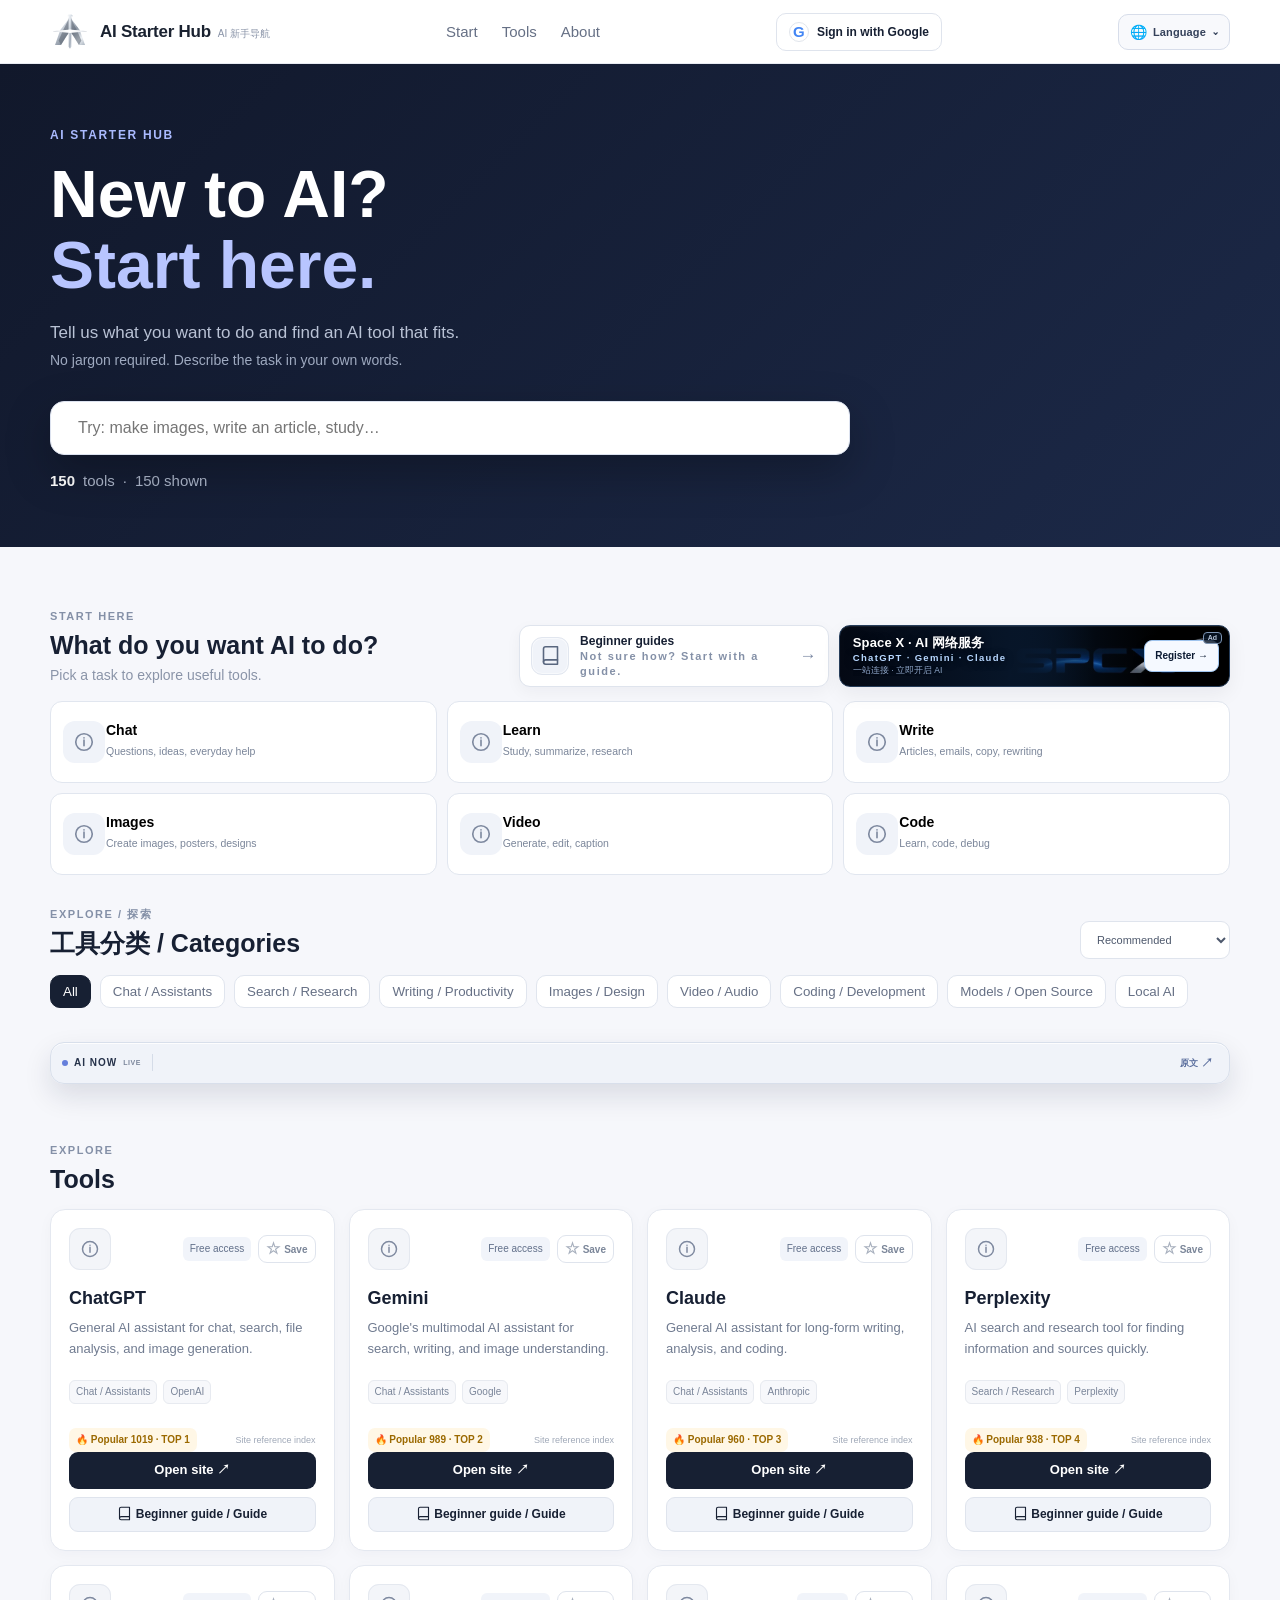
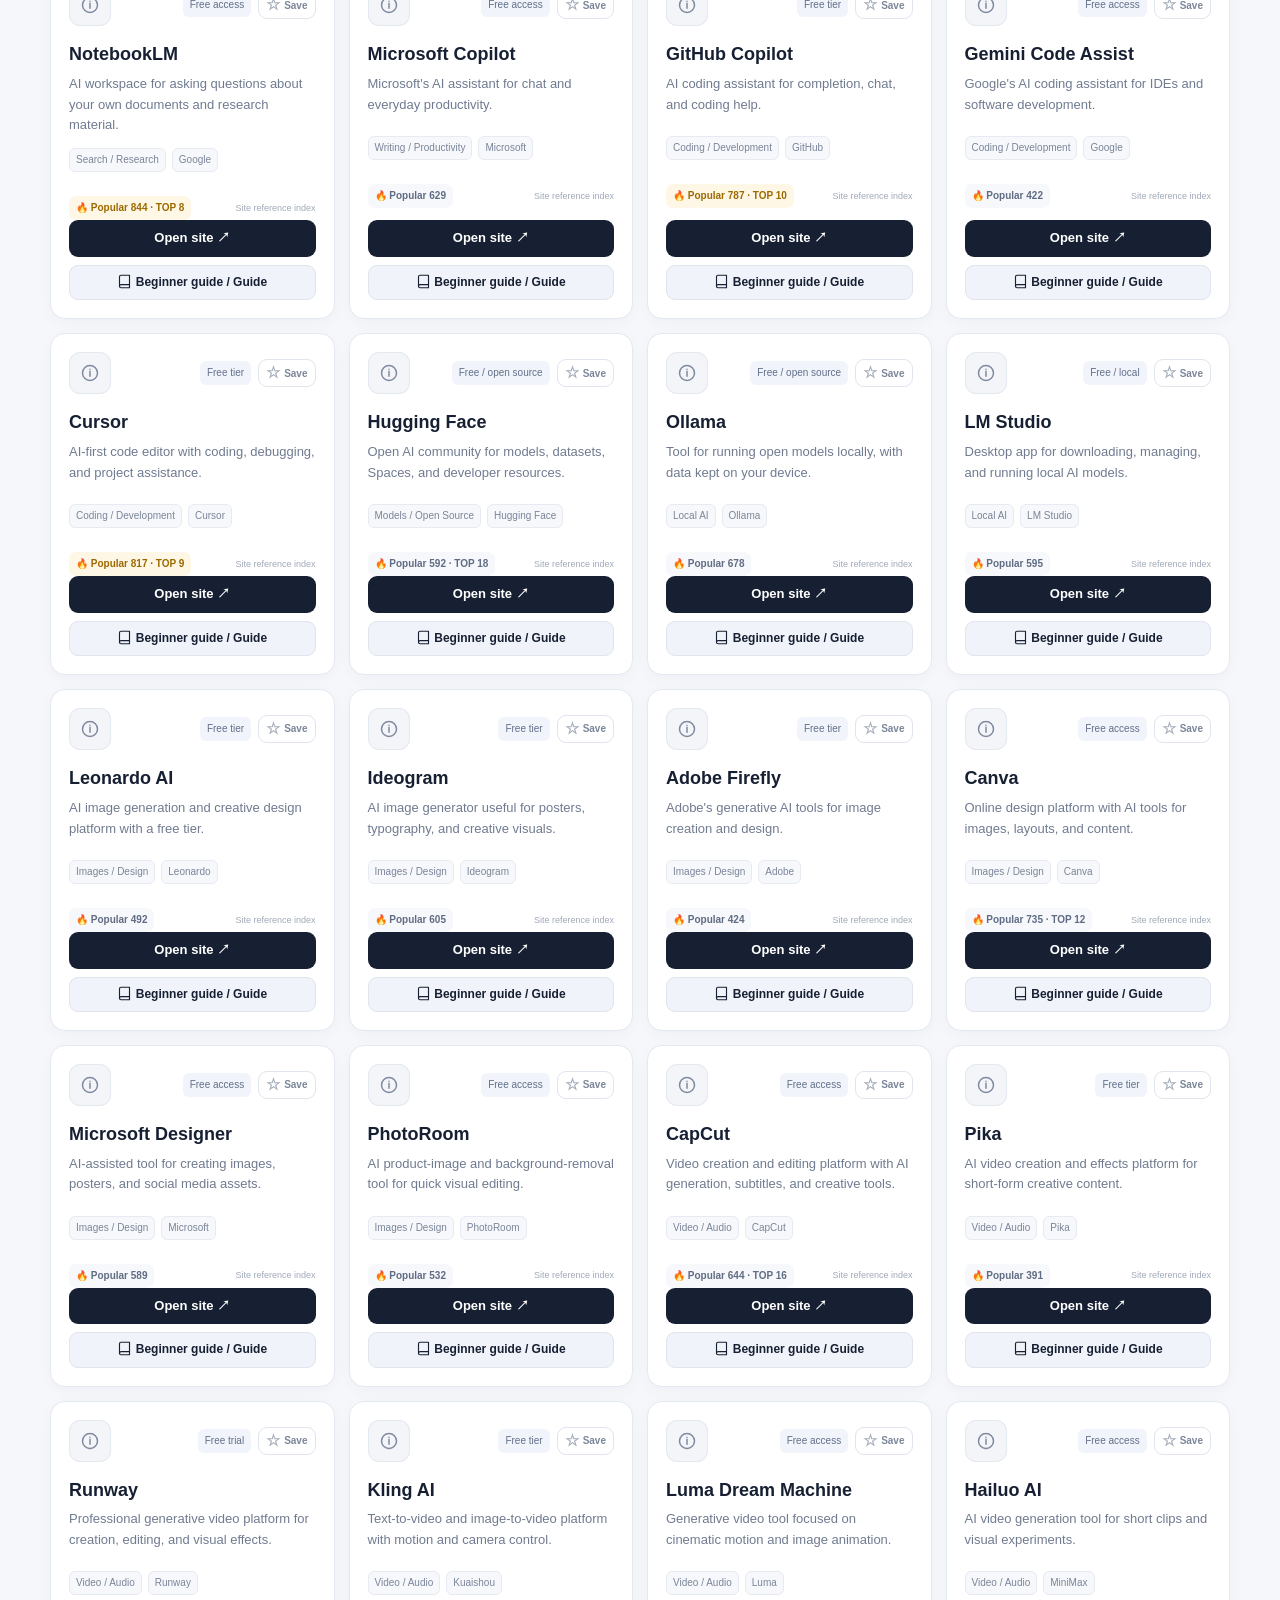
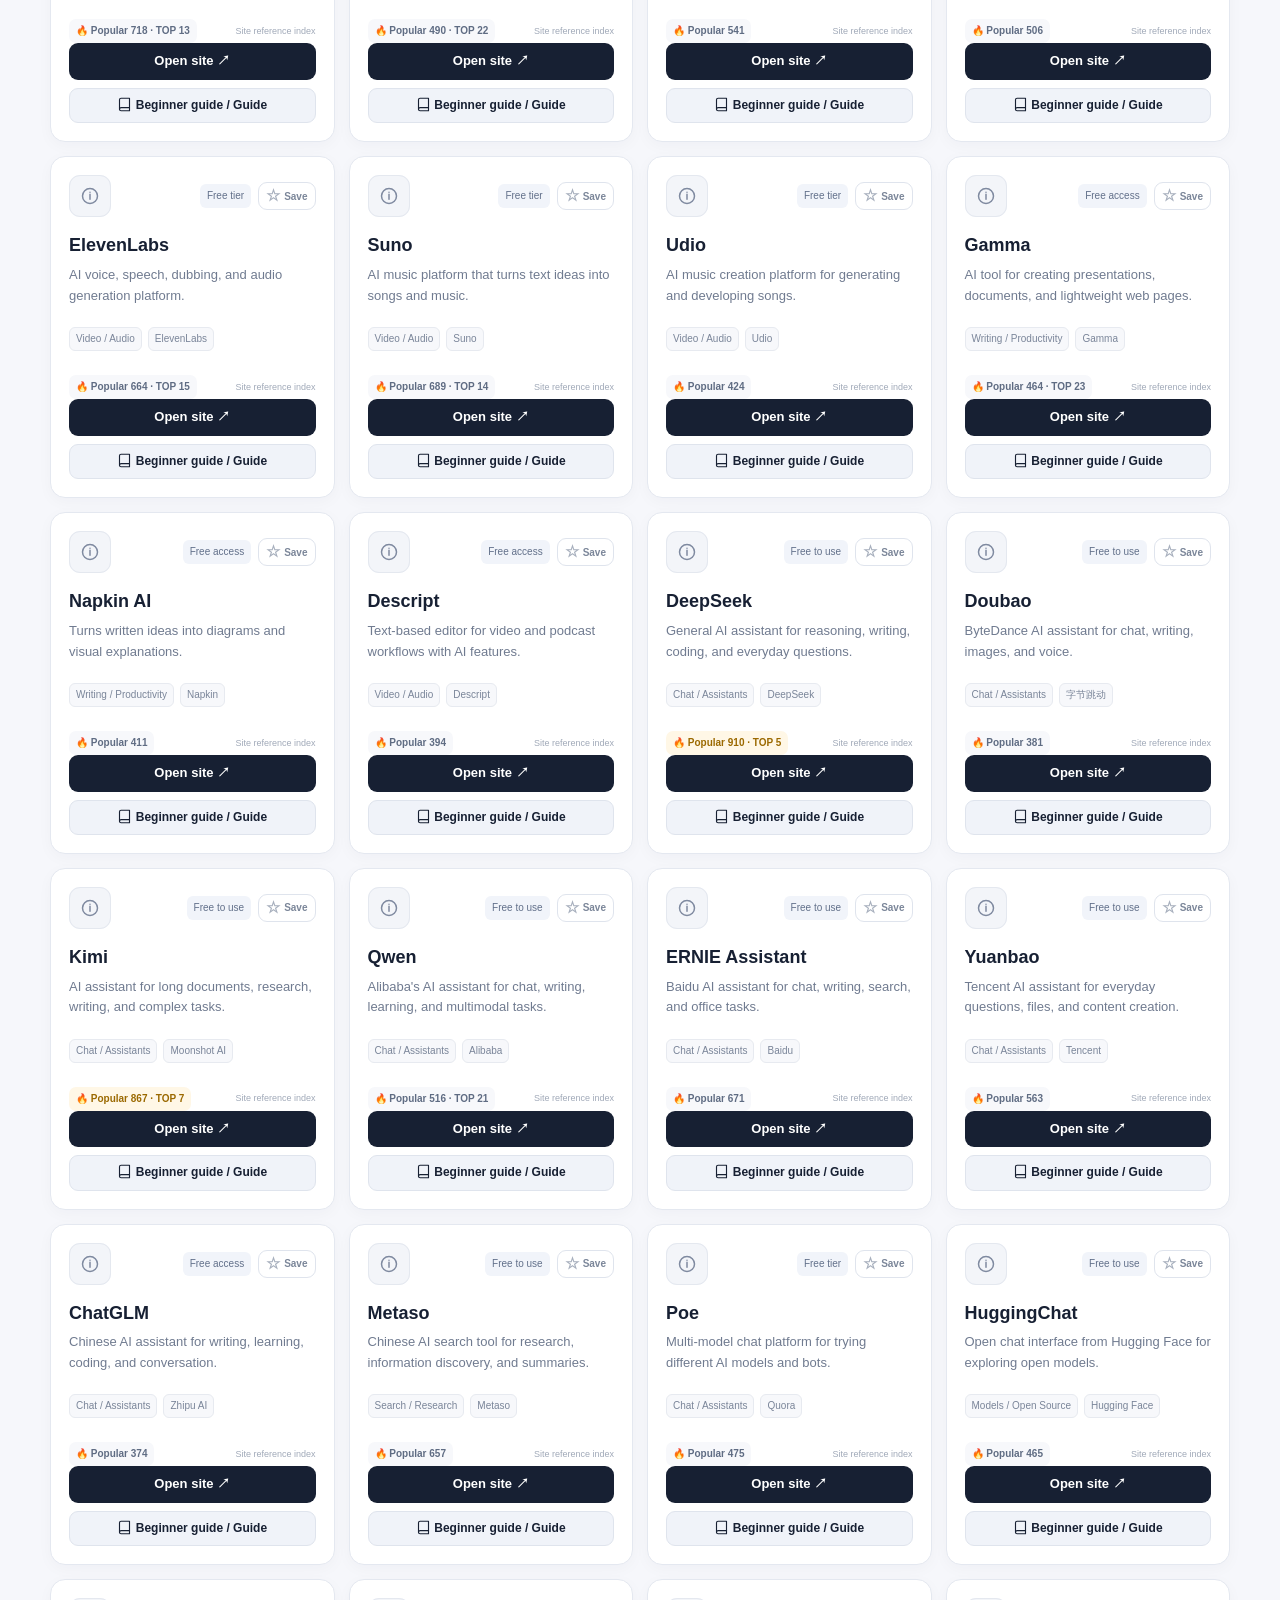
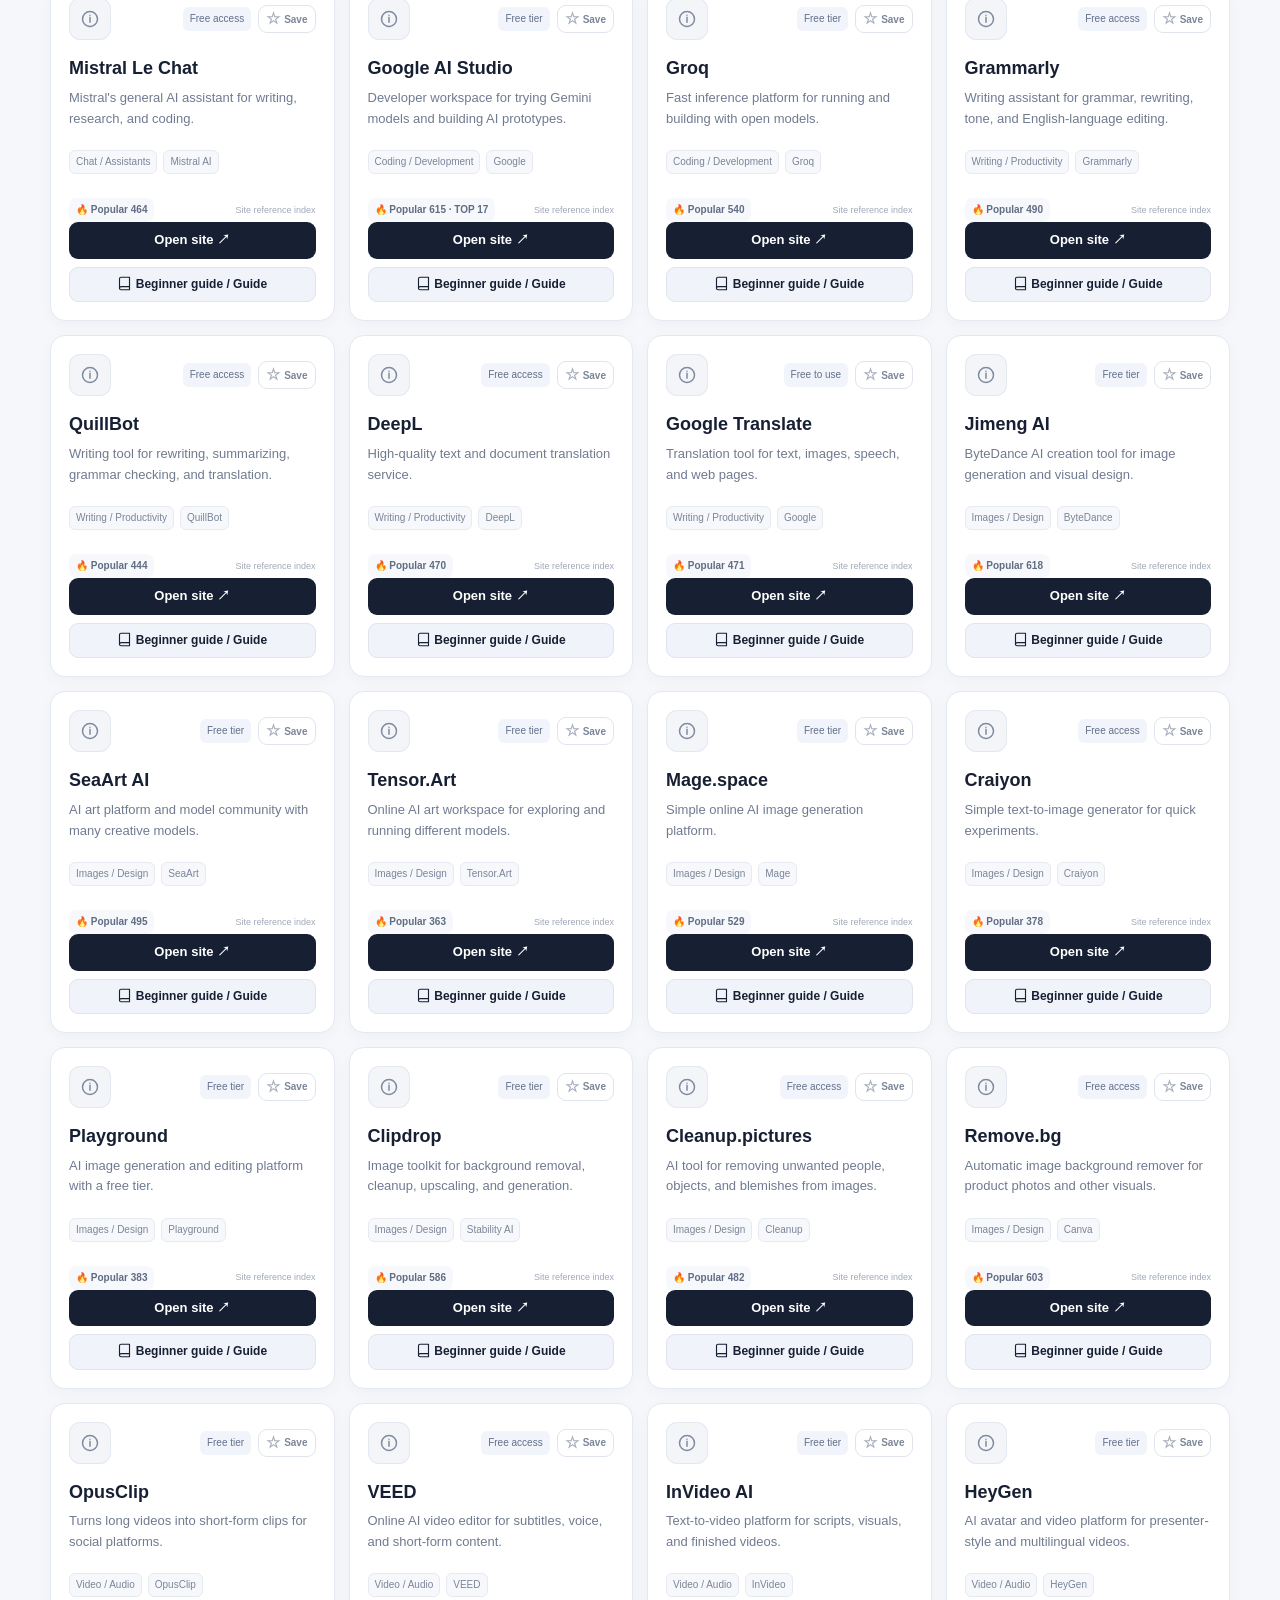
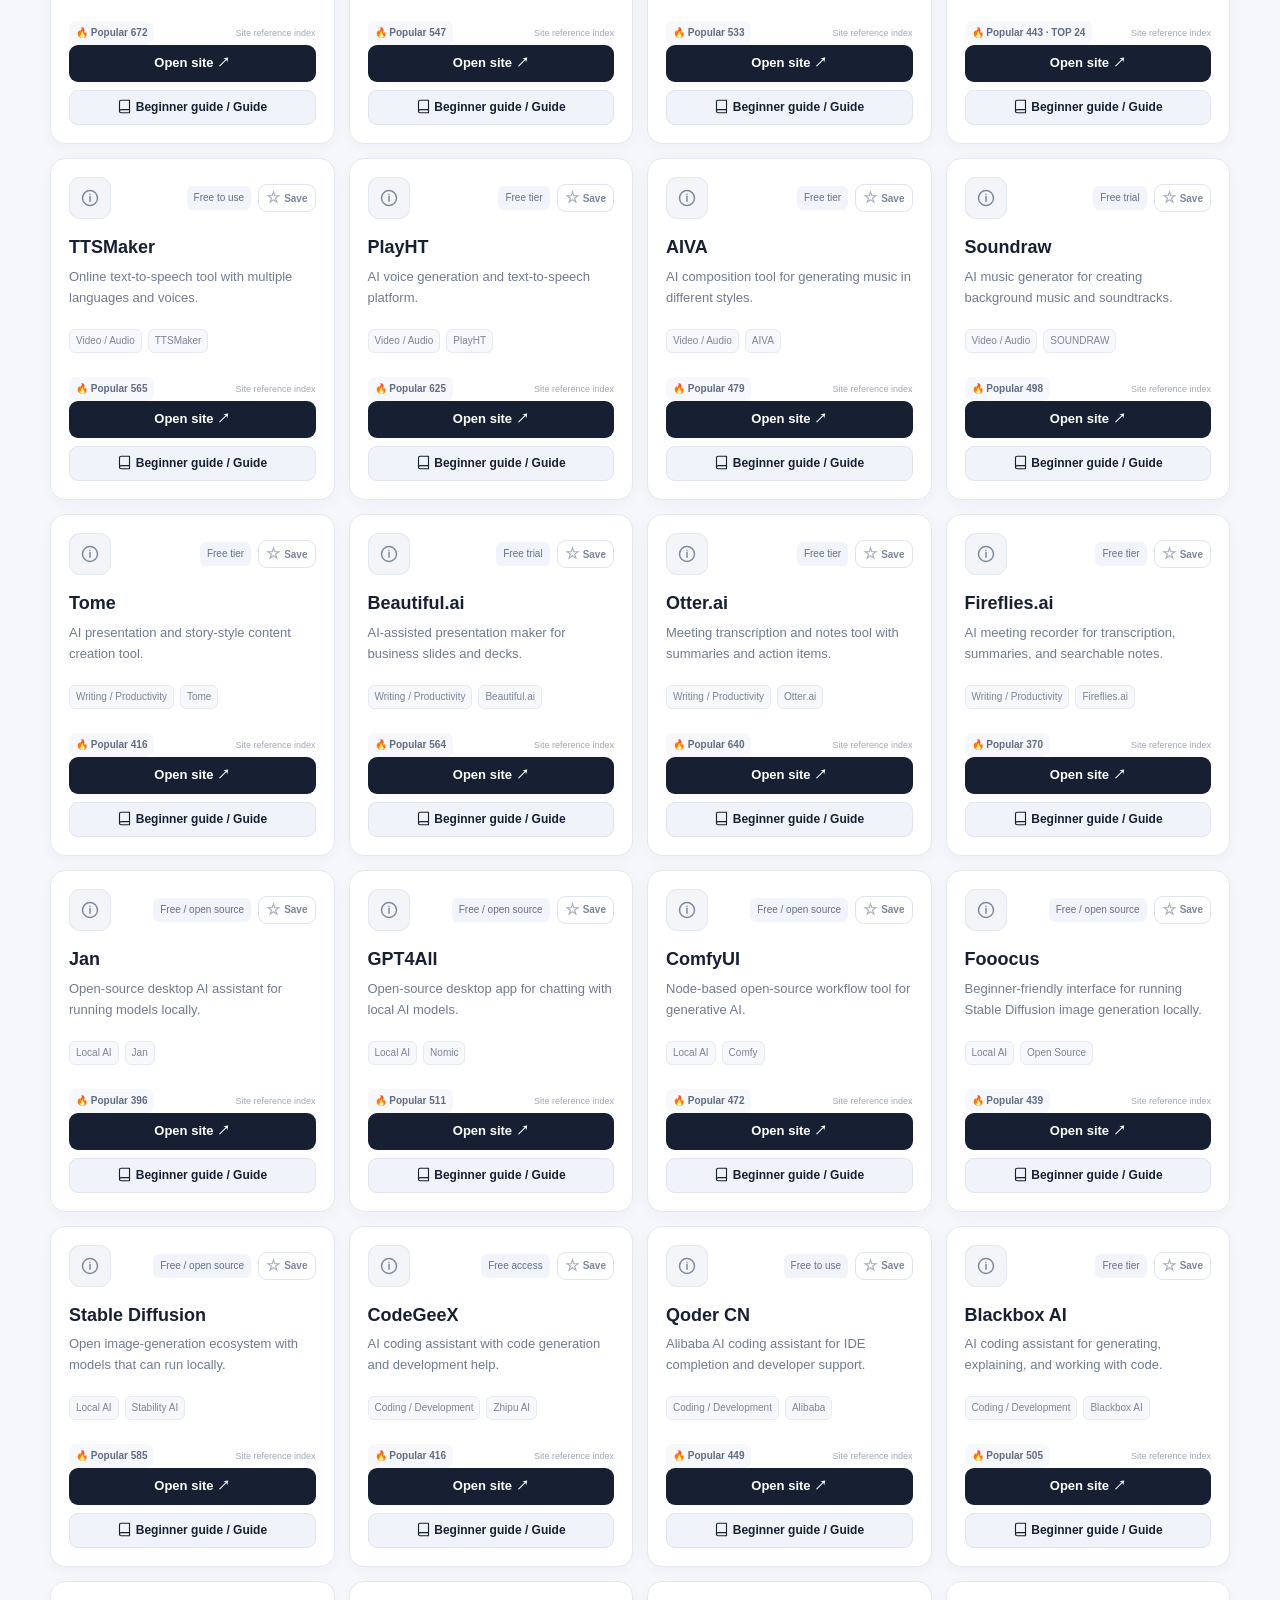
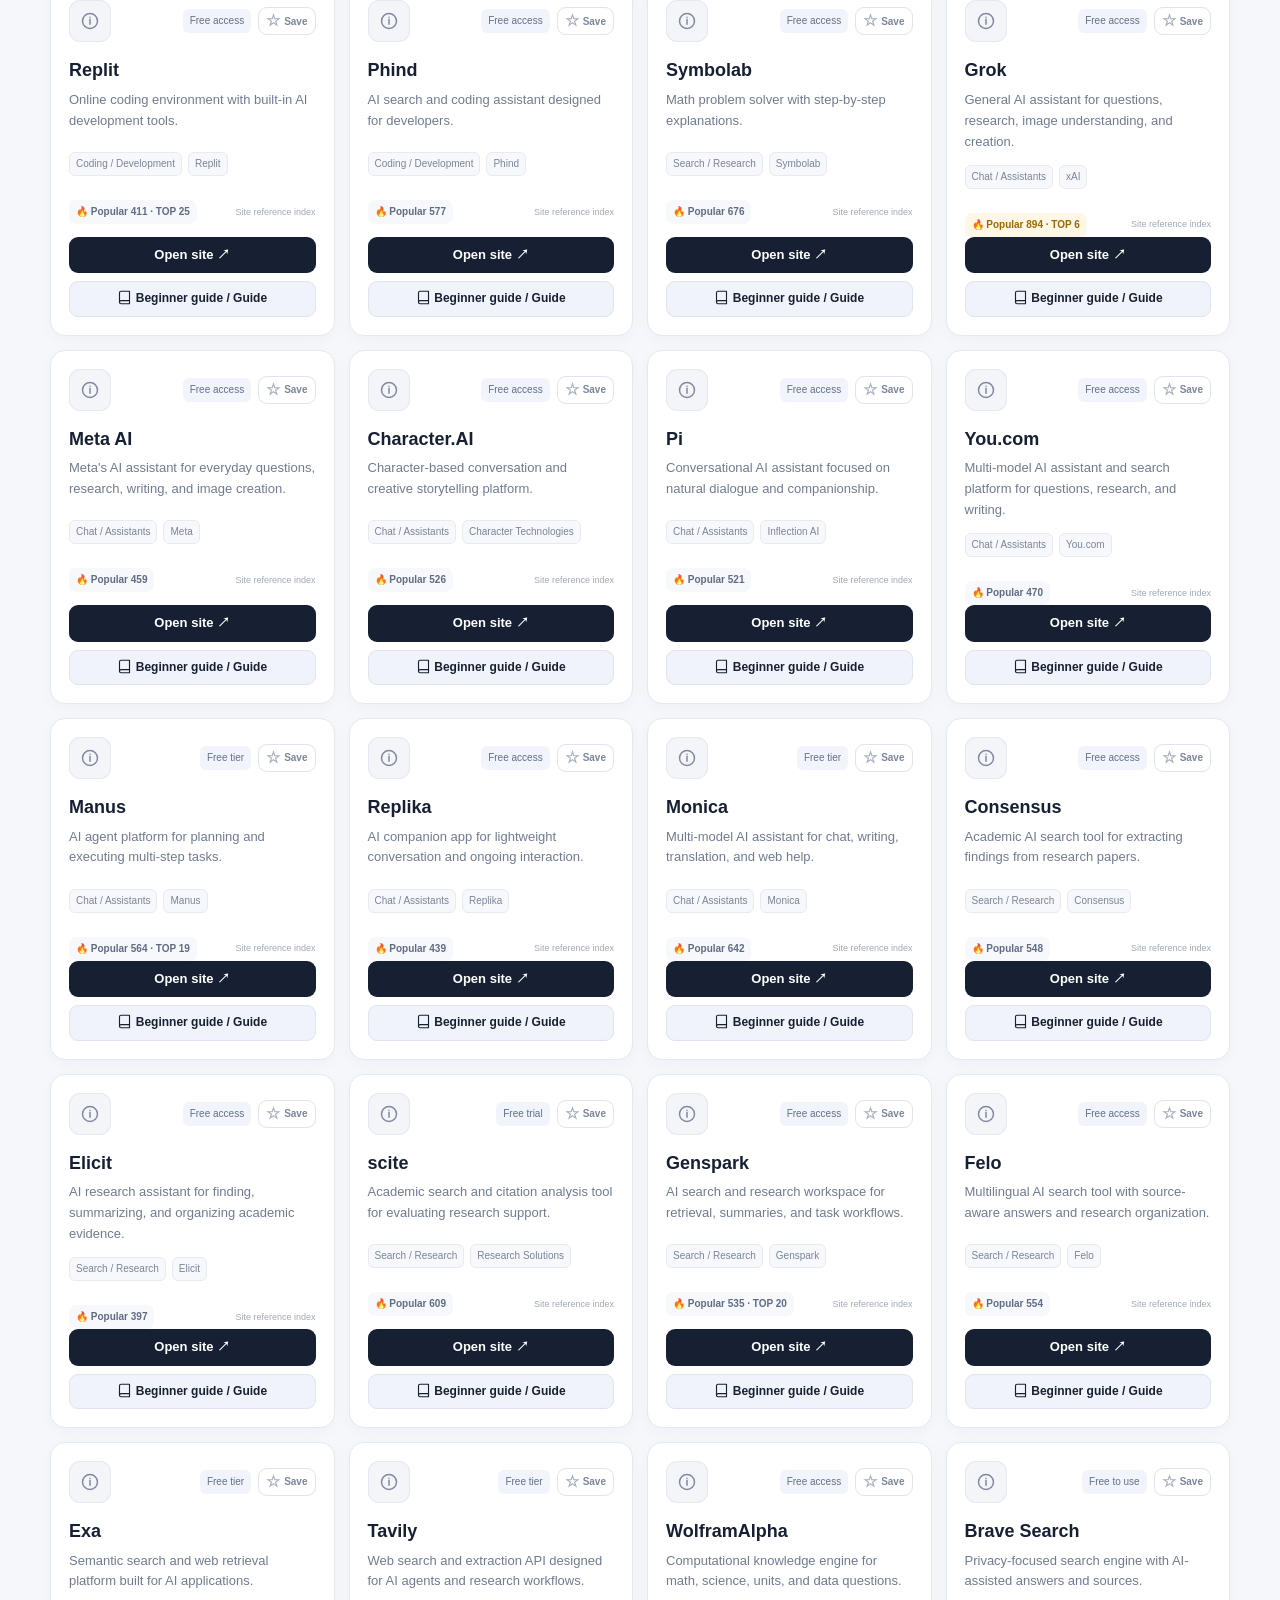
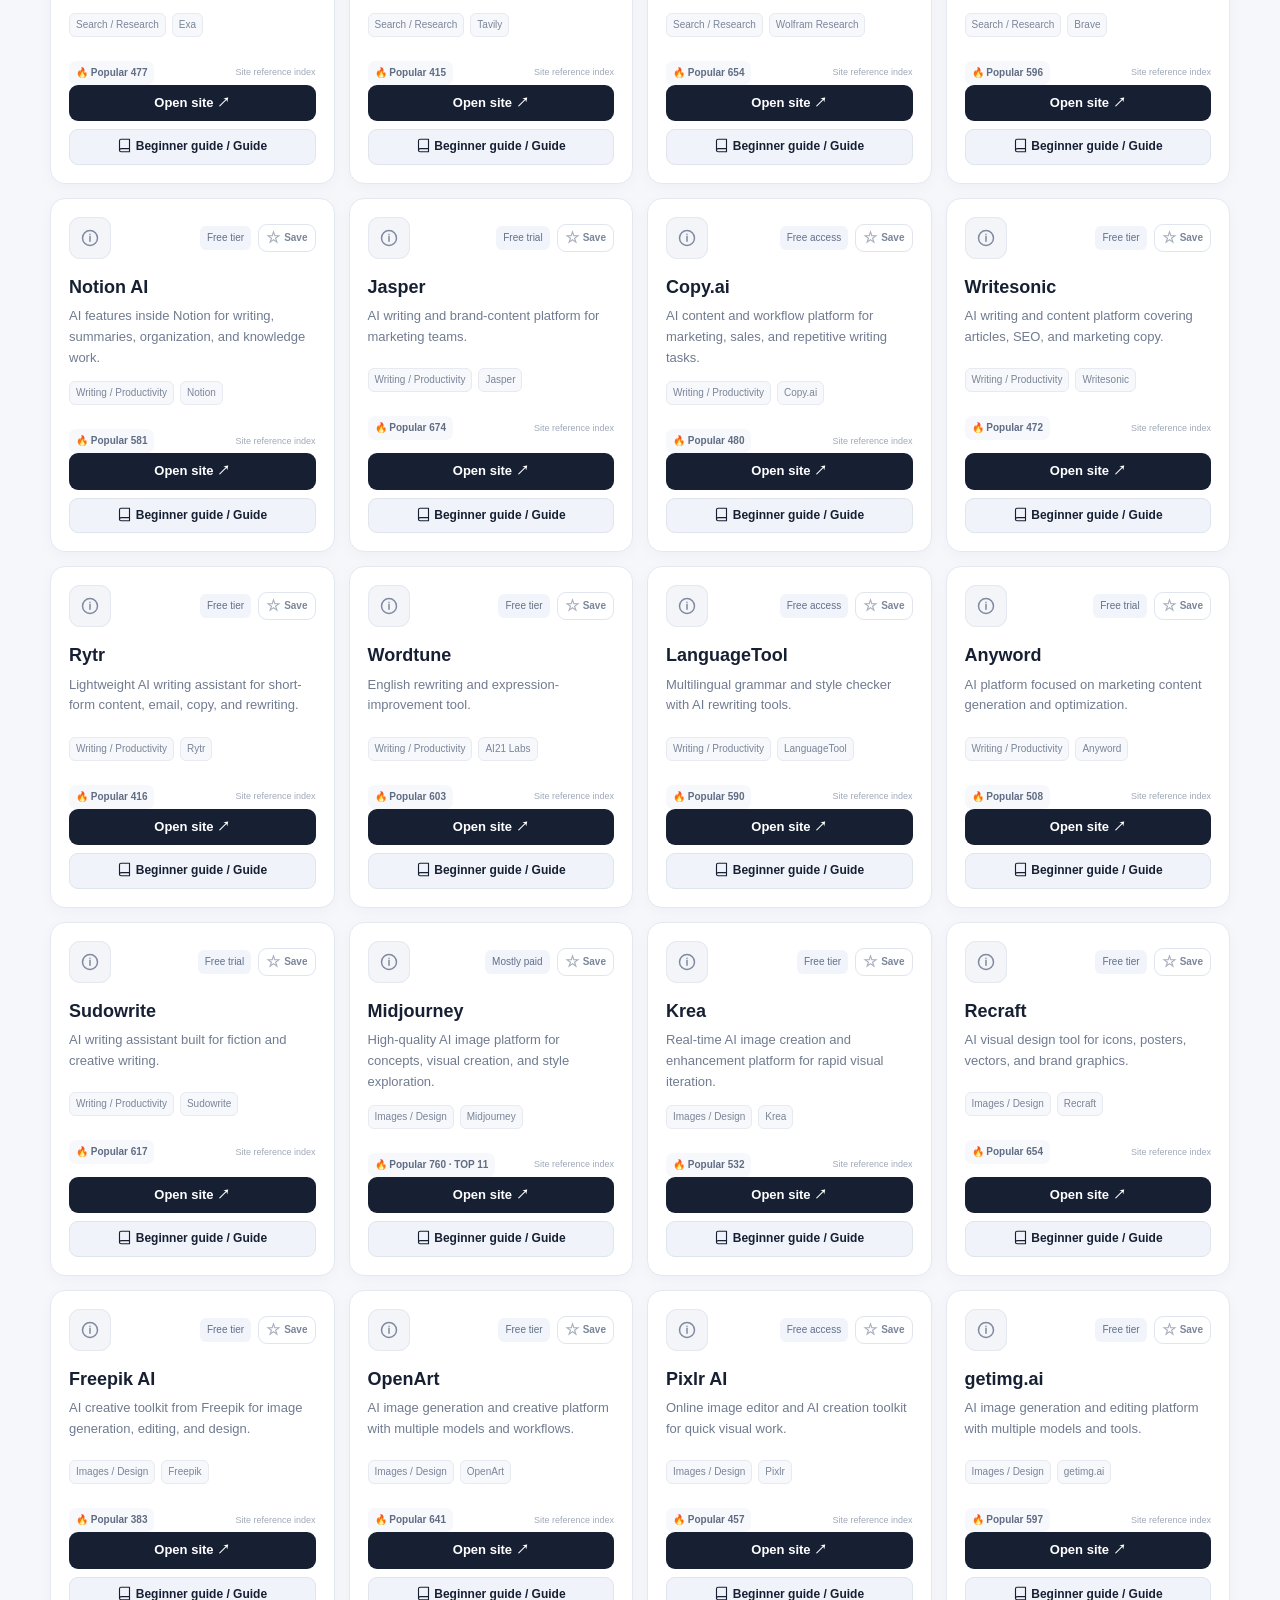
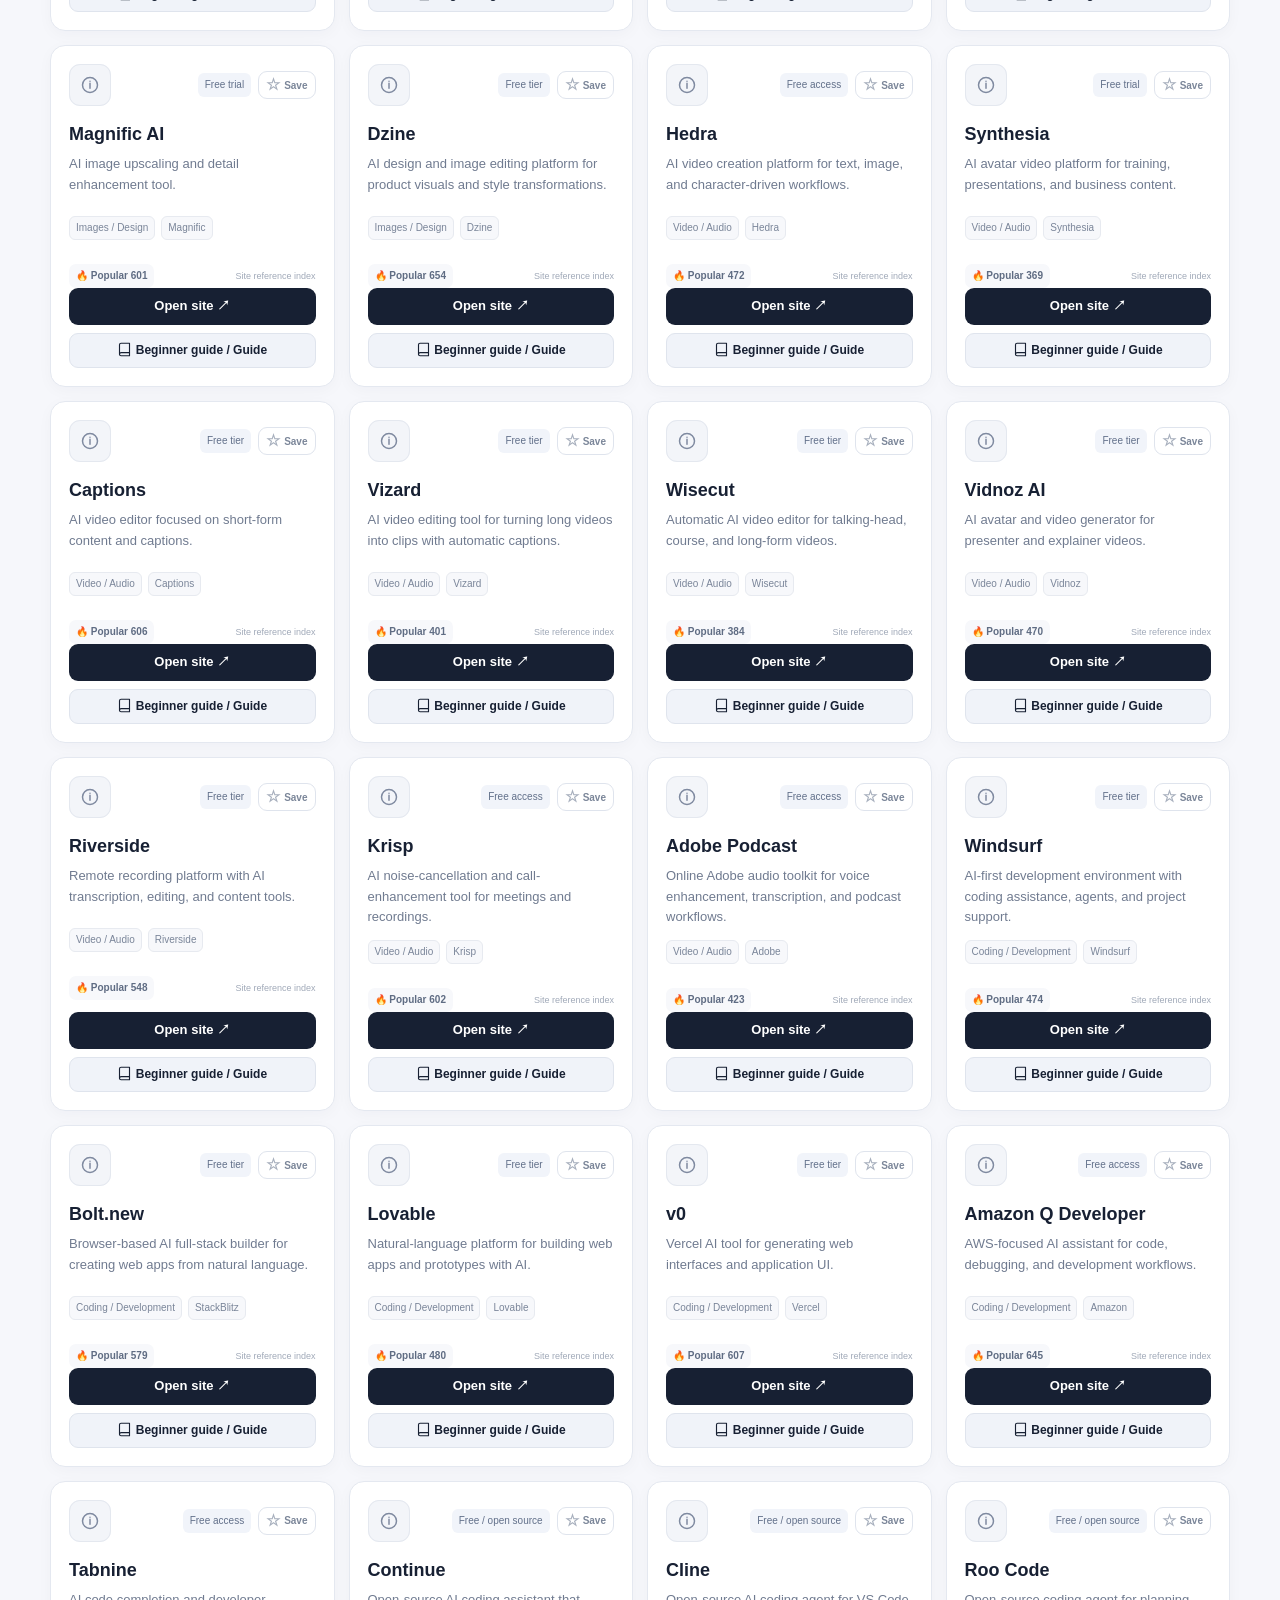
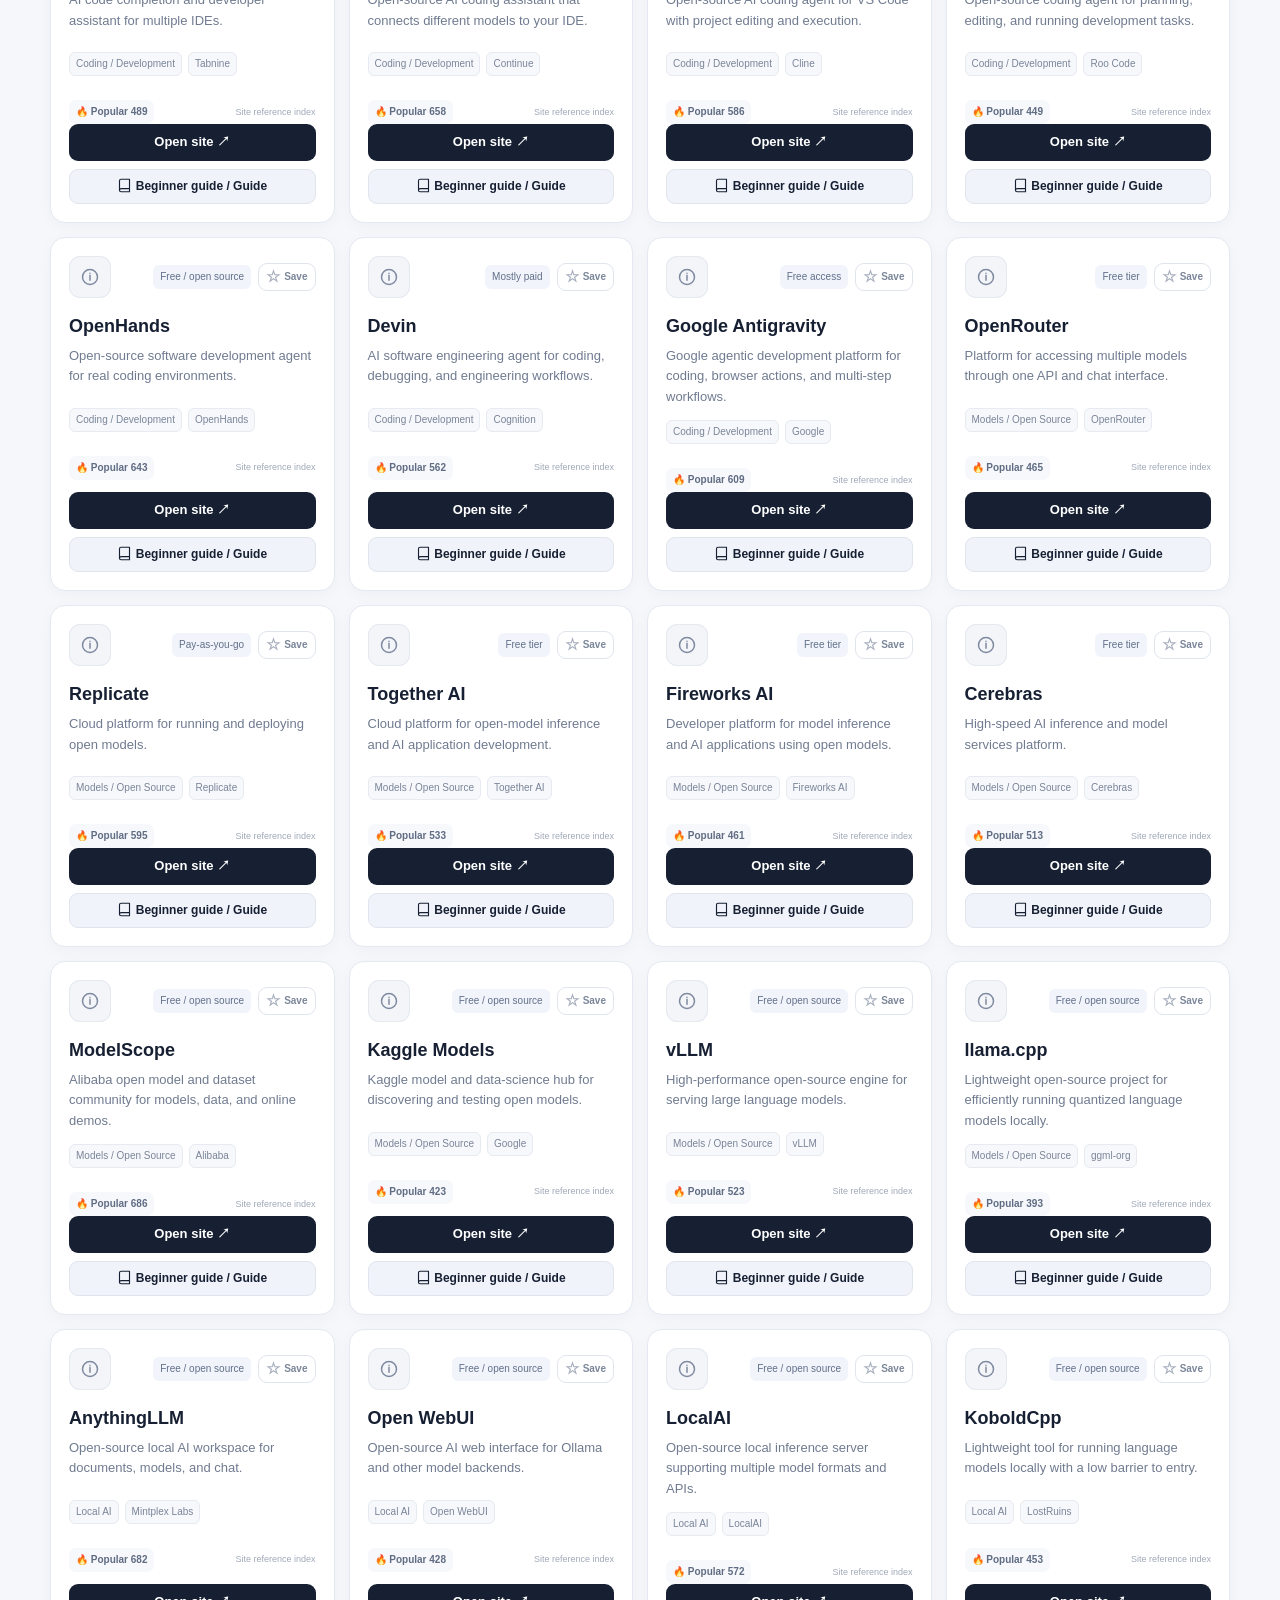
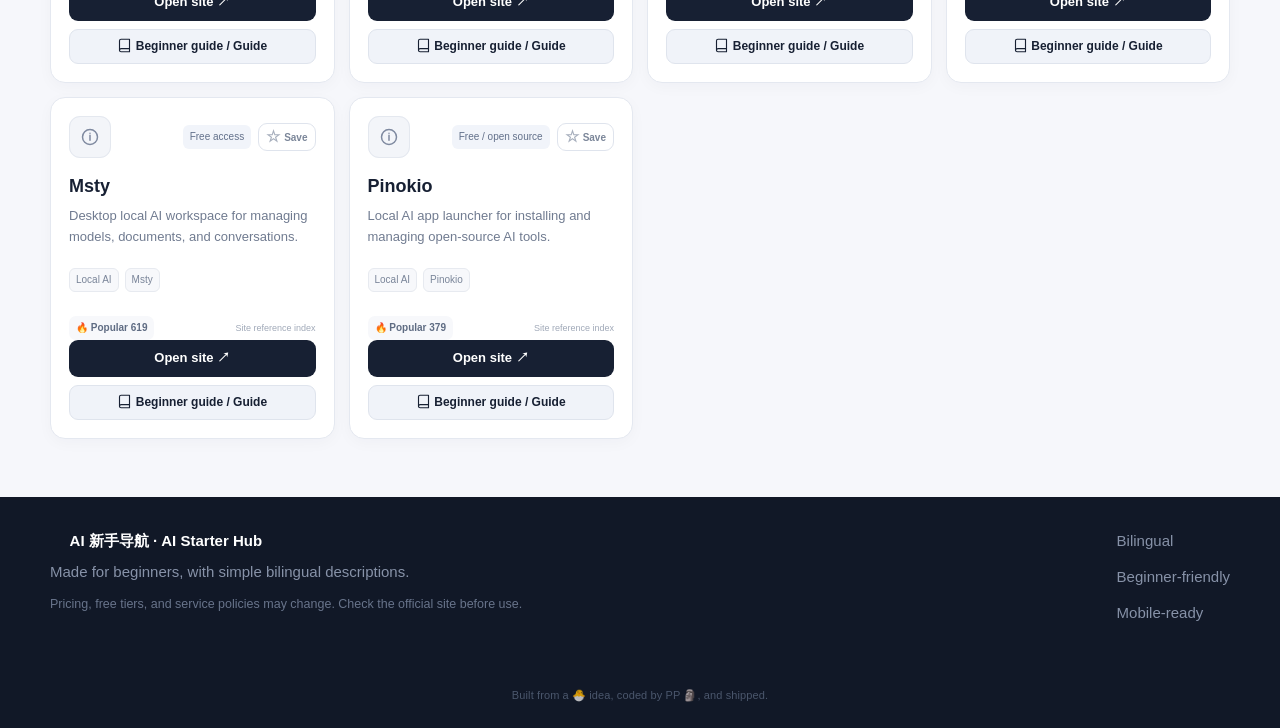
==== commit 375010ac: "chore: bust i18n cache after profile label update" ====
--- a/index.html
+++ b/index.html
@@ -75,6 +75,6 @@
 </section>
 </main>
 <footer id="about" class="footer"><div class="wrap footgrid"><div><strong><span class="icon-slot" data-icon="compass"></span> AI 新手导航 · AI Starter Hub</strong><p>让第一次接触 AI 的人，也能轻松找到入口。<br>Made for beginners, with simple bilingual descriptions.</p><small>免费额度和服务政策可能变化，请以官方页面为准。 / Pricing and free quotas may change.</small></div><div><span><span class="icon-slot" data-icon="globe"></span> 中英双语 / Bilingual</span><span><span class="icon-slot" data-icon="compass"></span> 新手友好 / Beginner-friendly</span><span><span class="icon-slot" data-icon="mobile"></span> 移动端 / Mobile-ready</span></div></div><div class="easter-egg">本项目由一只 🐣 提出需求，由一只（PP）🗿 疯狂写代码，最终成功上线</div></footer>
-<script src="icons.js?v=20261004-3"></script><script src="tool-id.js?v=20261004-1"></script><script src="categories.js?v=20261004-2"></script><script src="search-config.js?v=20261005-5"></script><script src="i18n.js?v=20261007-1"></script><script src="search-core.js?v=20261006-1"></script><script src="favorites.js?v=20261004-3"></script><script src="recent.js?v=20261004-1"></script><script src="app.js?v=20261006-1"></script>
+<script src="icons.js?v=20261004-3"></script><script src="tool-id.js?v=20261004-1"></script><script src="categories.js?v=20261004-2"></script><script src="search-config.js?v=20261005-5"></script><script src="i18n.js?v=20261007-2"></script><script src="search-core.js?v=20261006-1"></script><script src="favorites.js?v=20261004-3"></script><script src="recent.js?v=20261004-1"></script><script src="app.js?v=20261006-1"></script>
 <script src="search-suggestions.js?v=20261006-1"></script><script src="news/ai-now.js?v=20261004-1" defer></script><script type="module" src="auth.js?v=20261007-1"></script>
 </body></html>
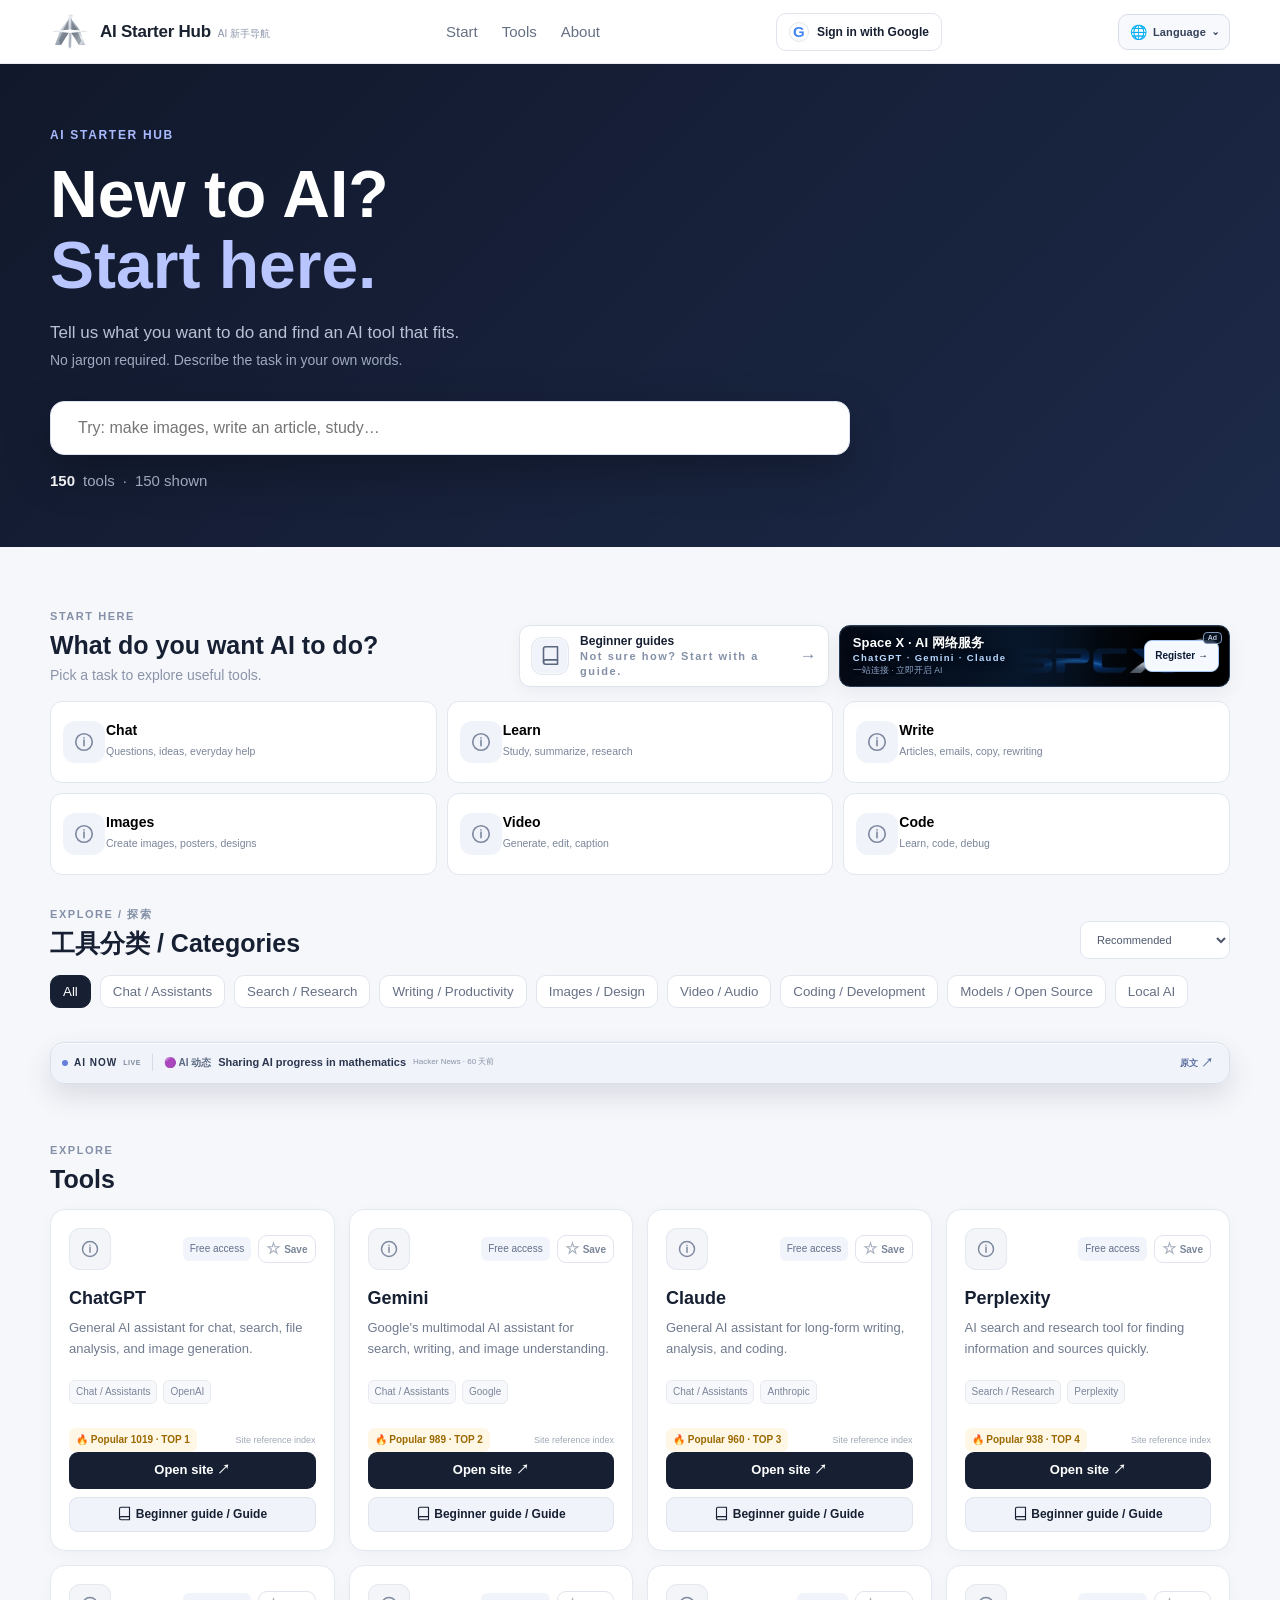
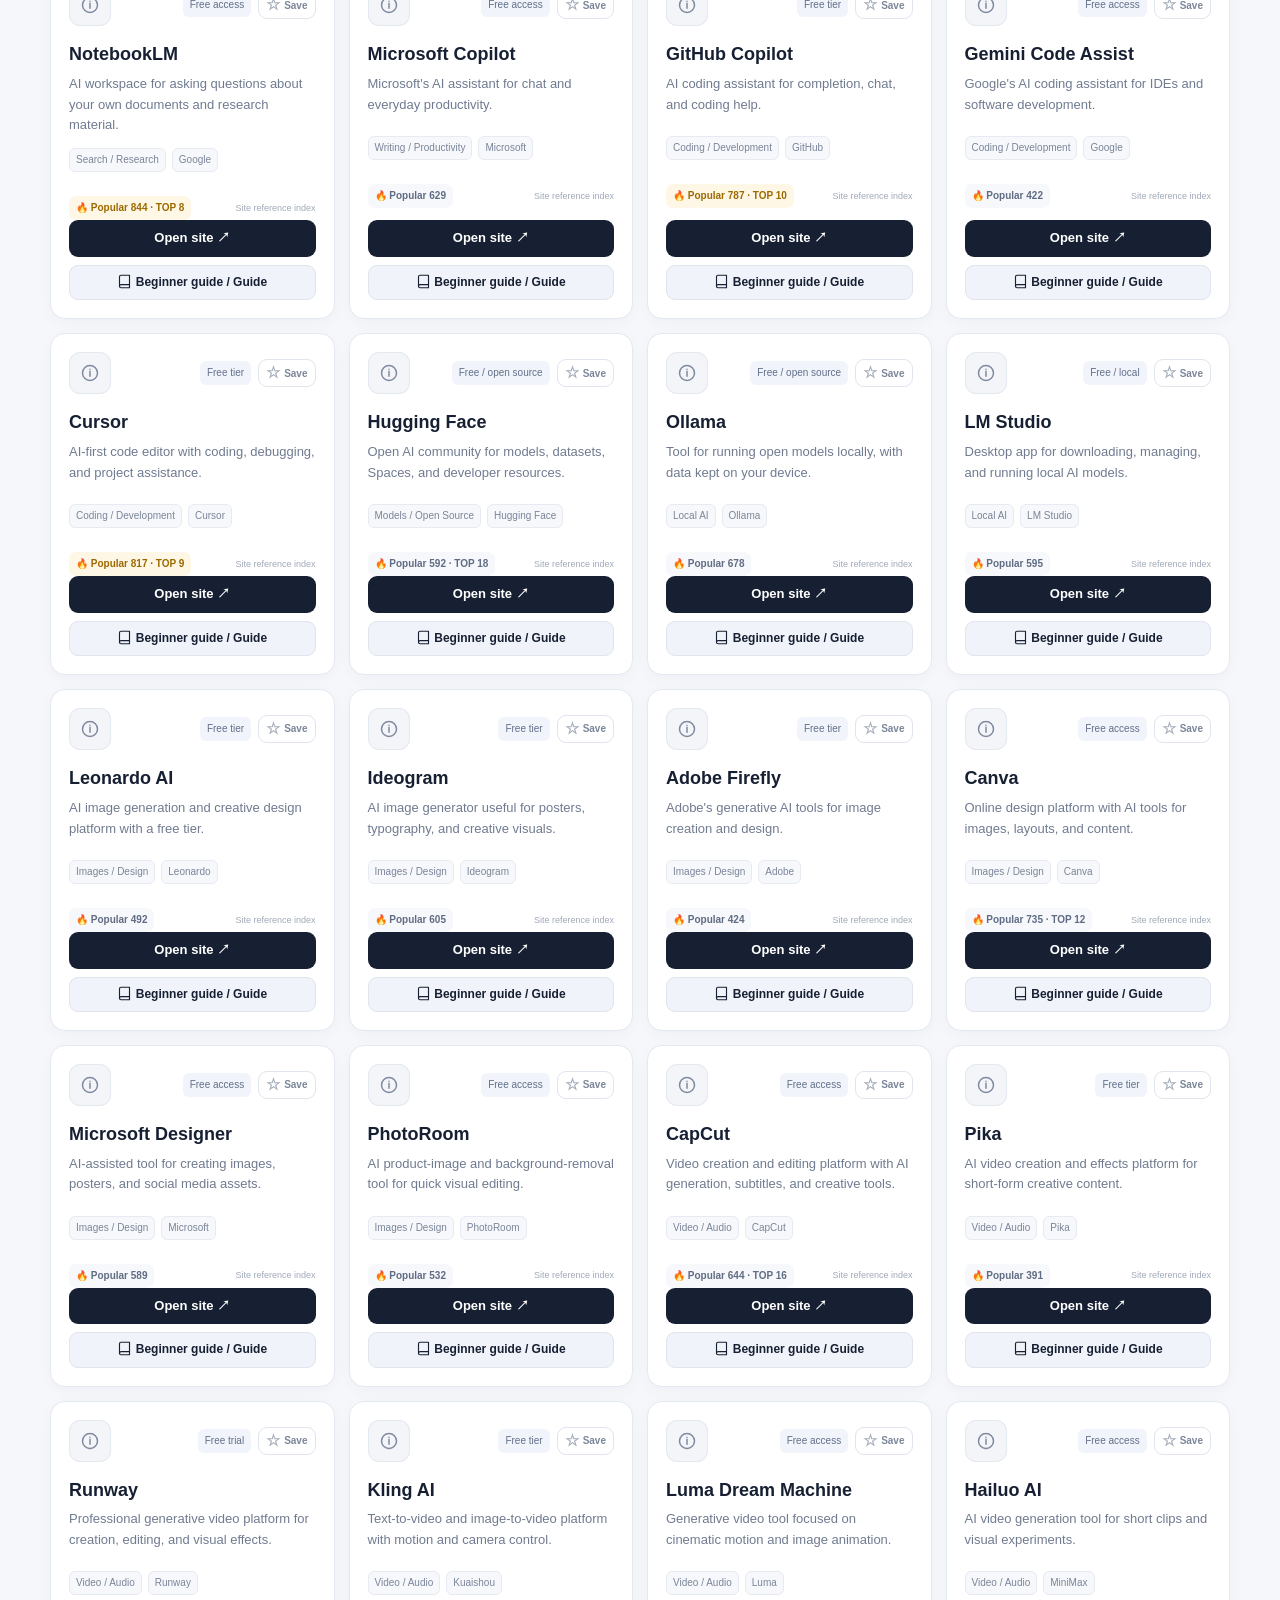
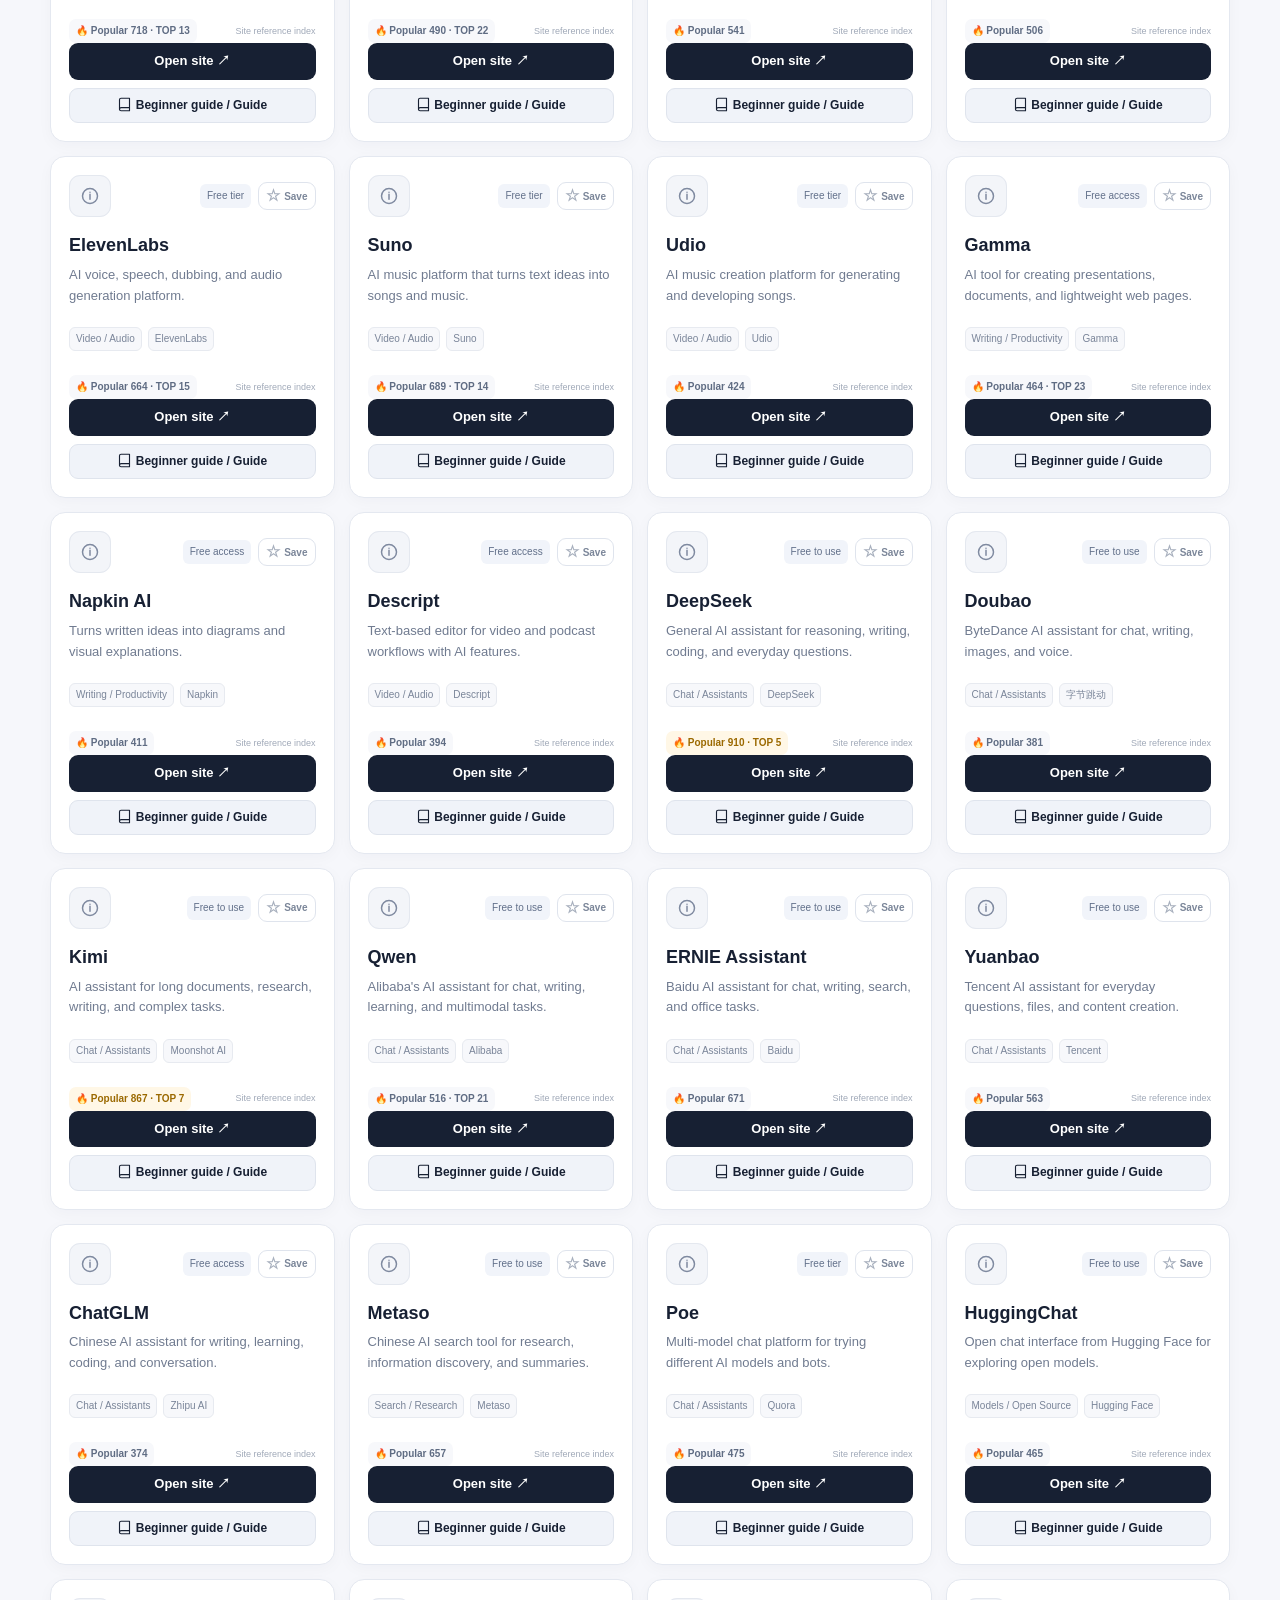
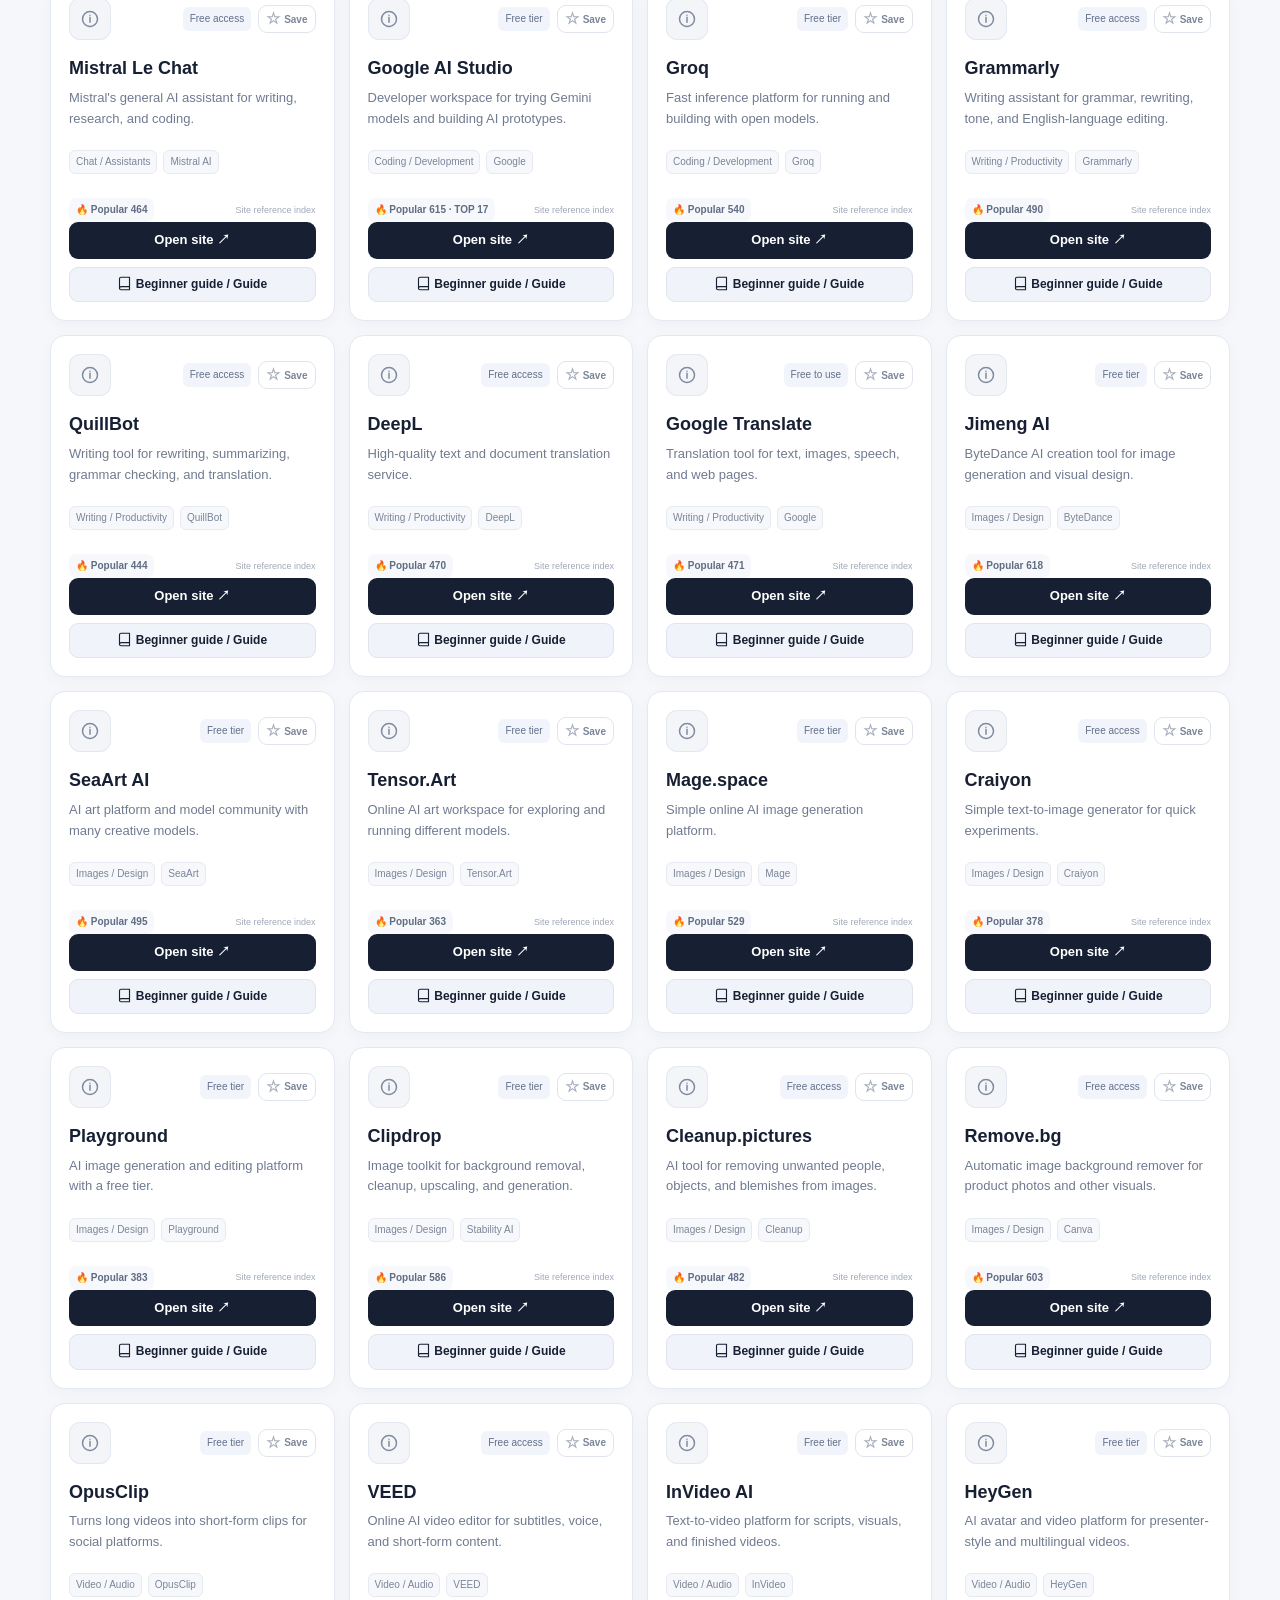
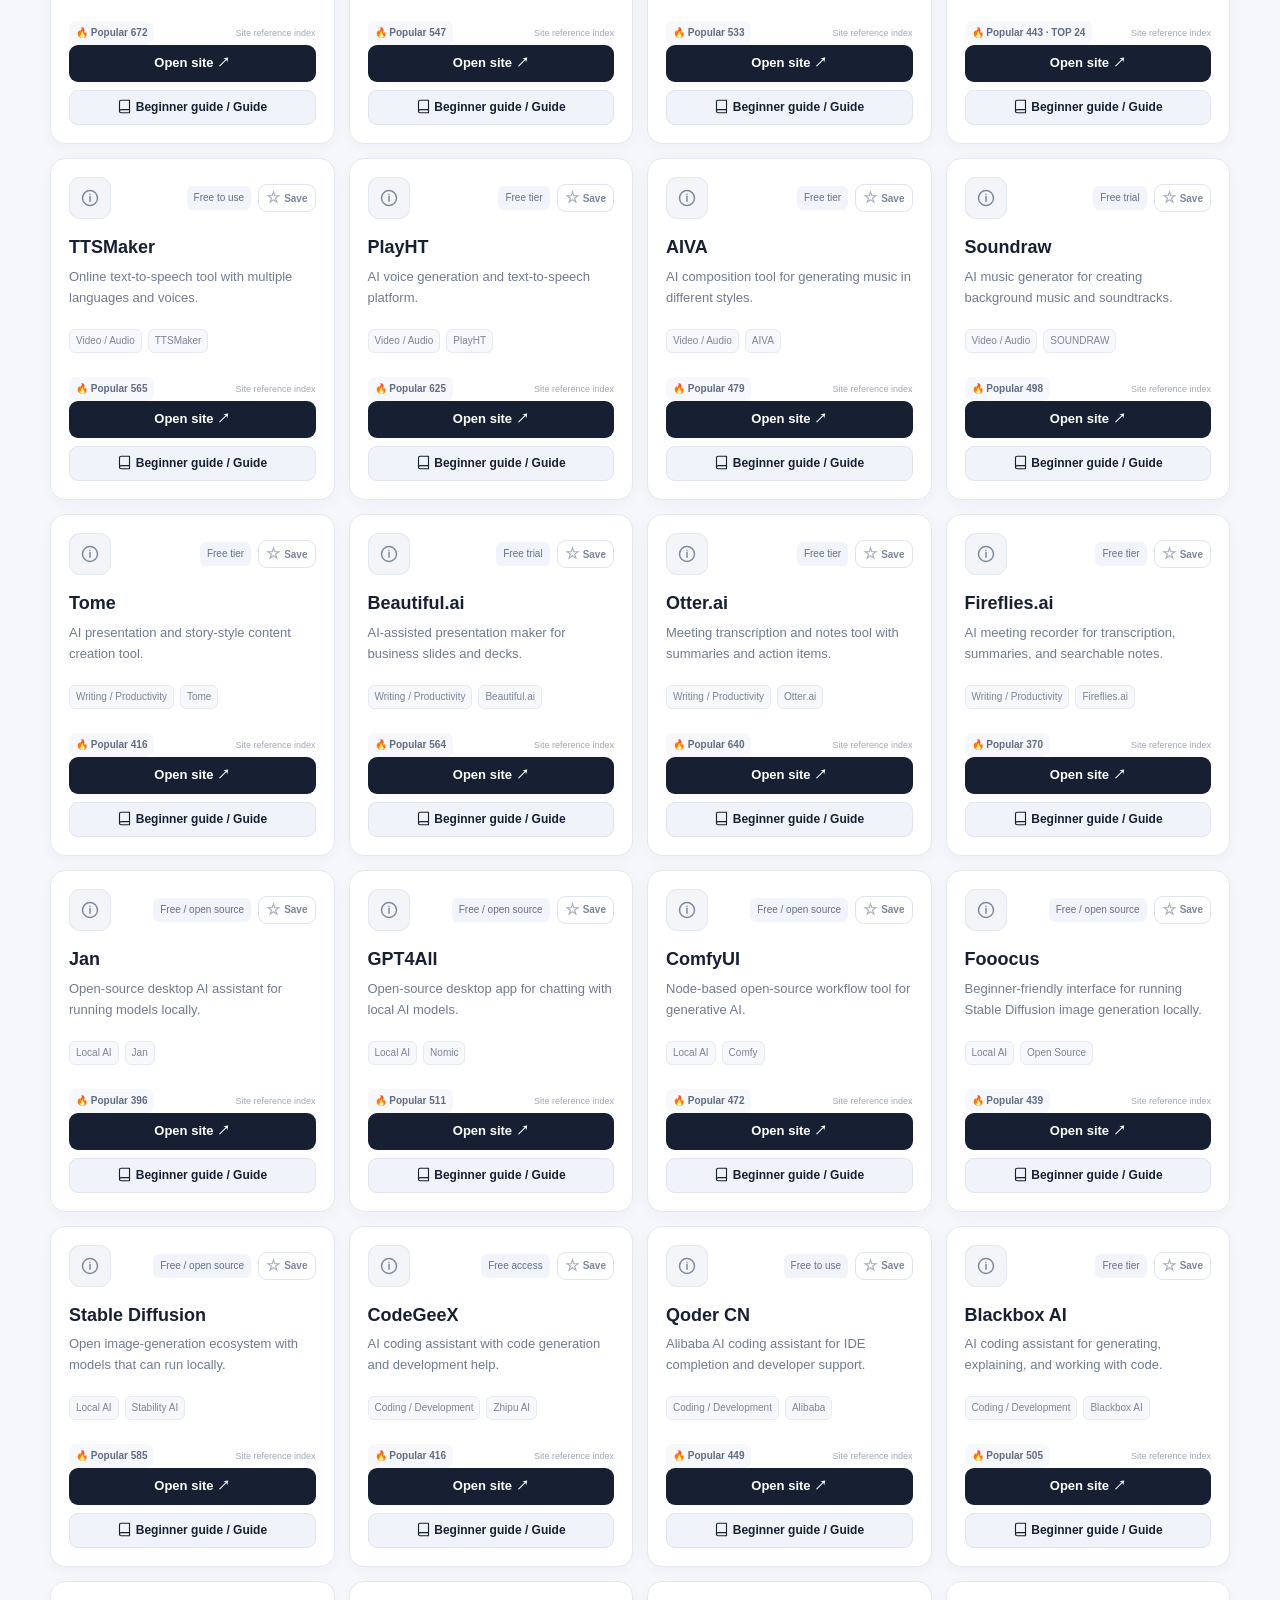
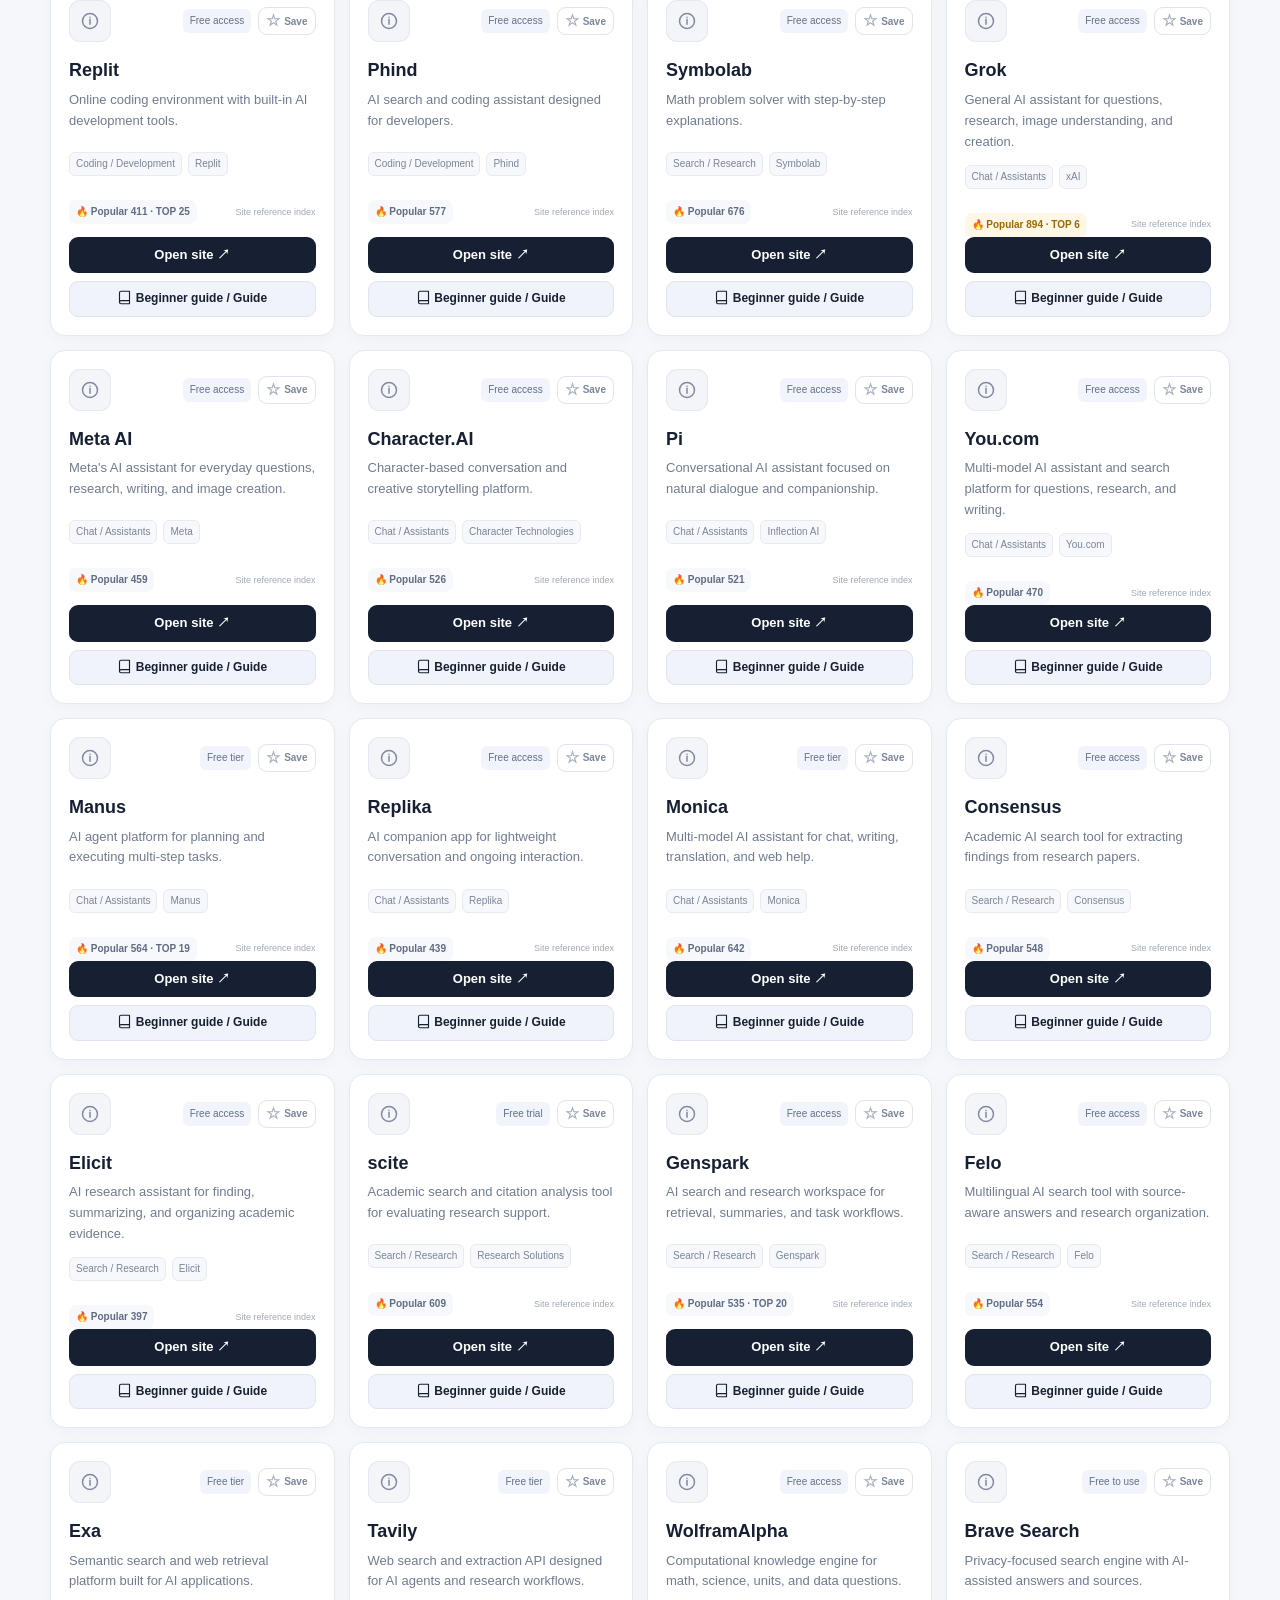
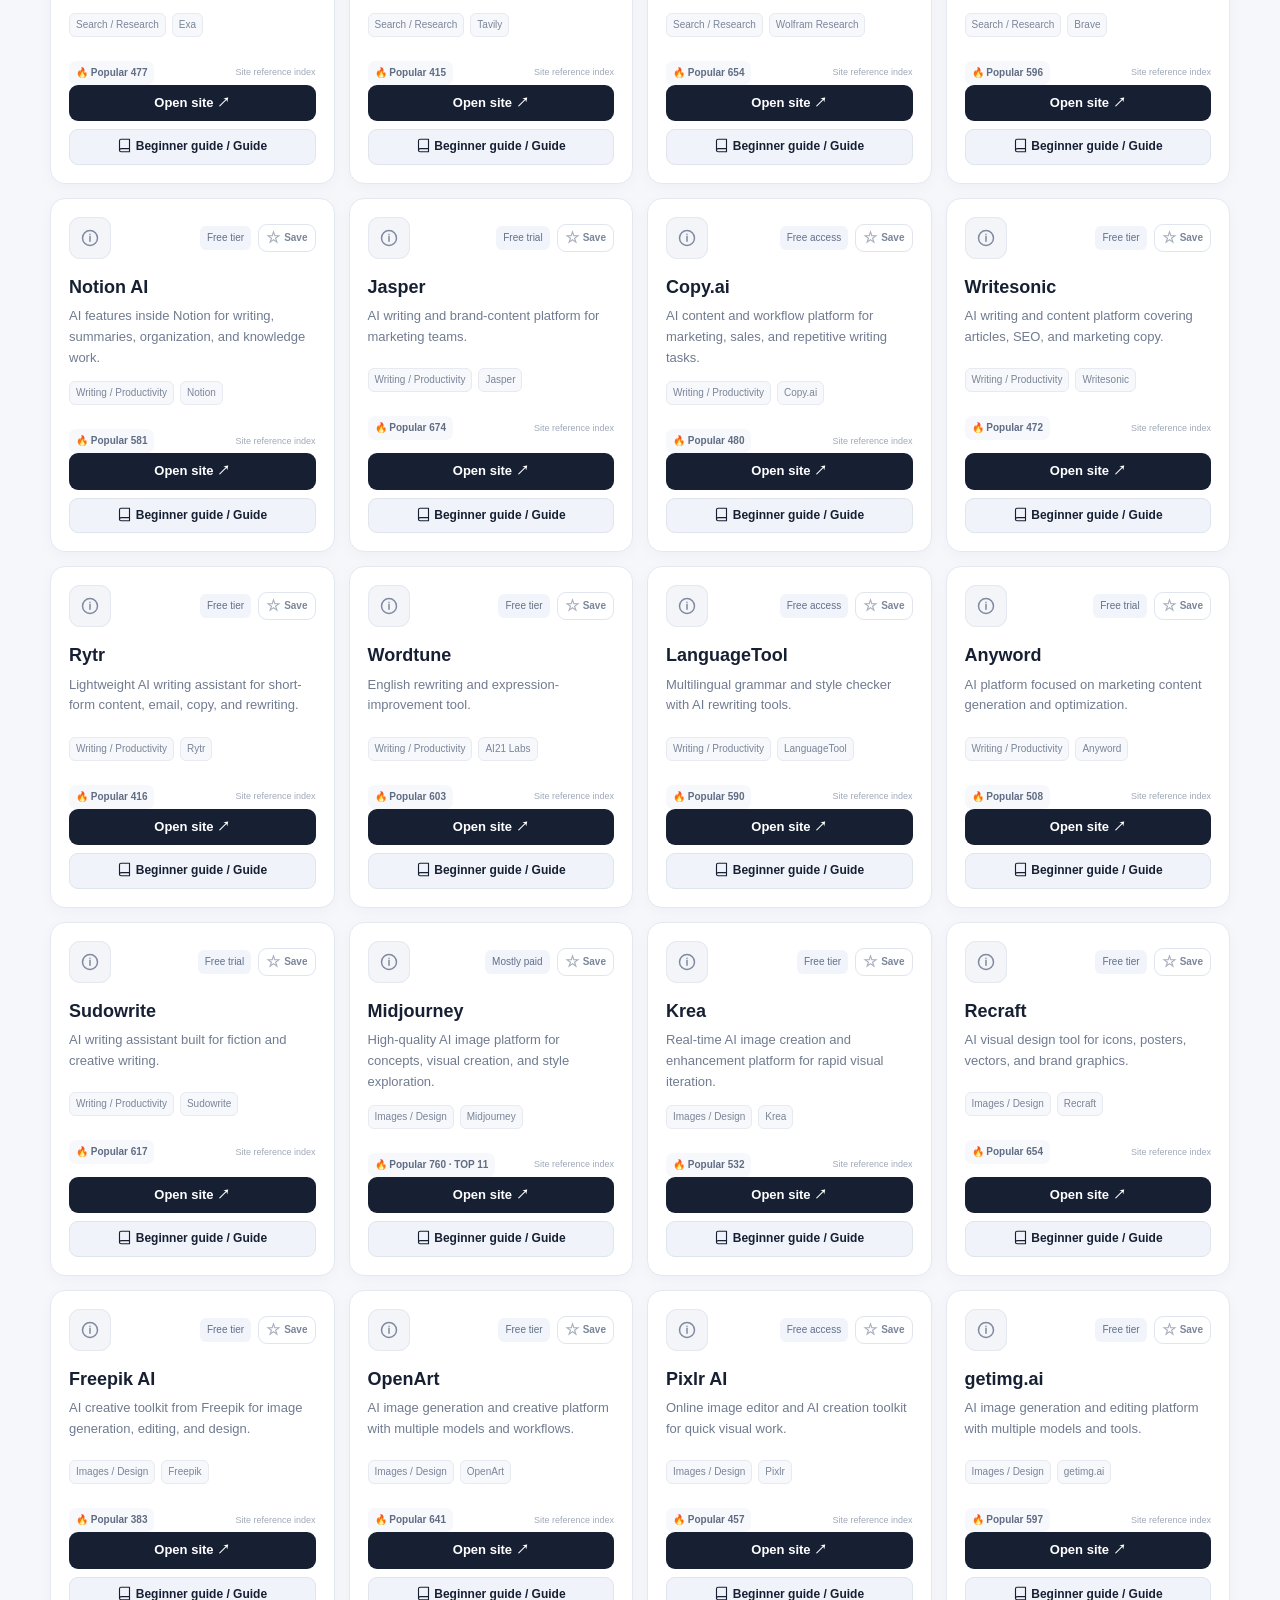
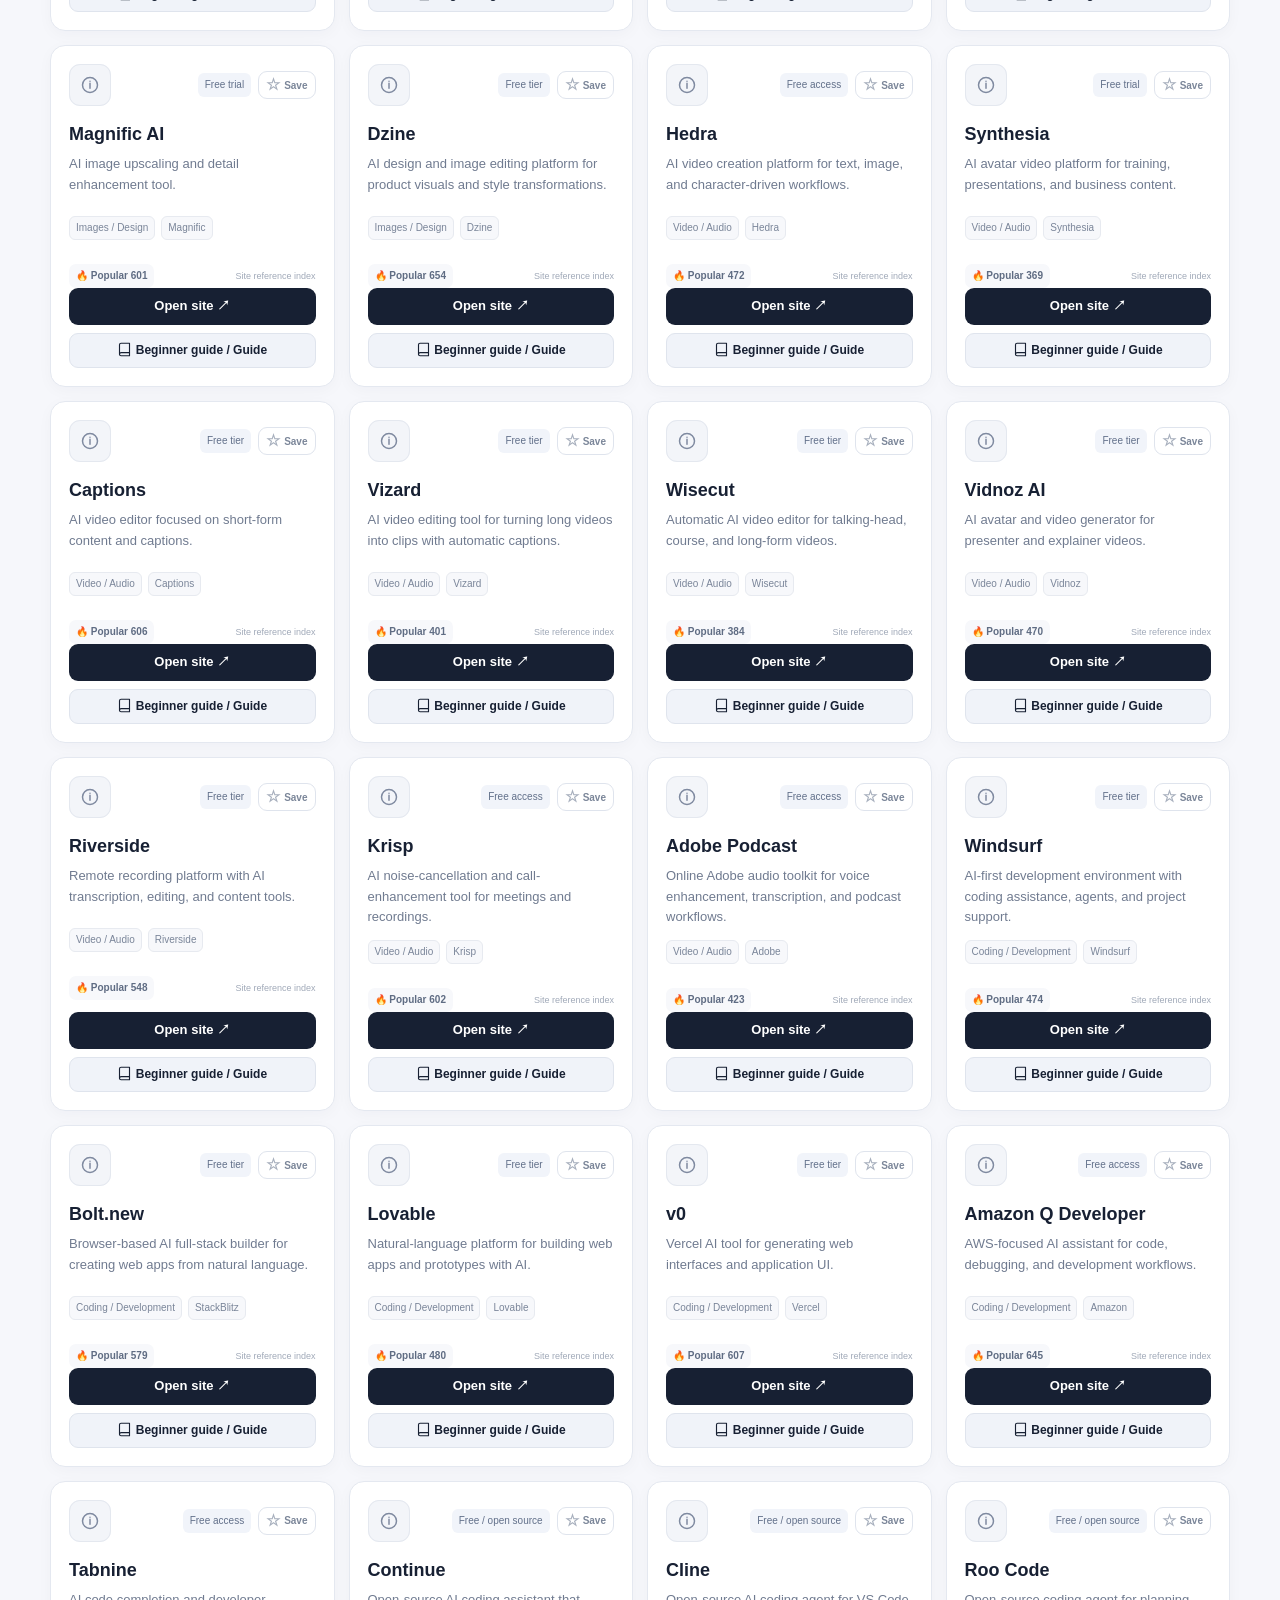
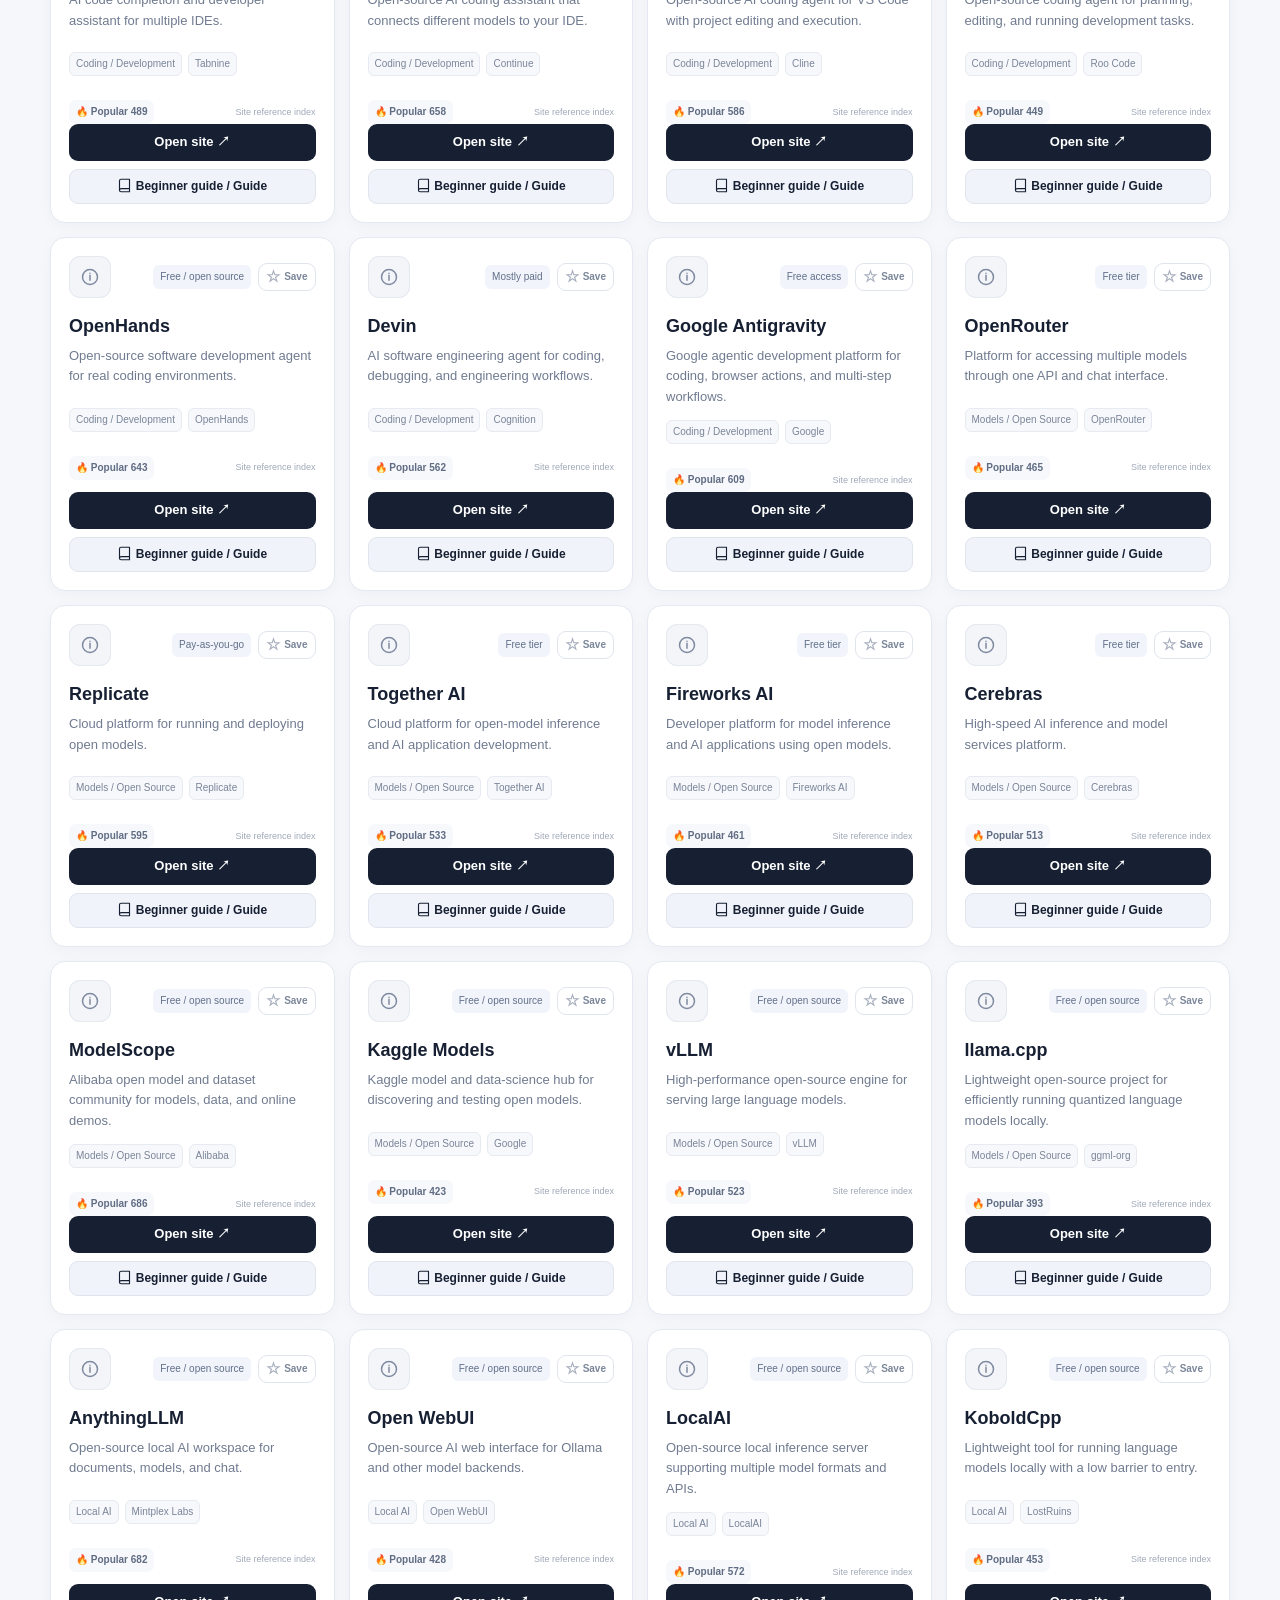
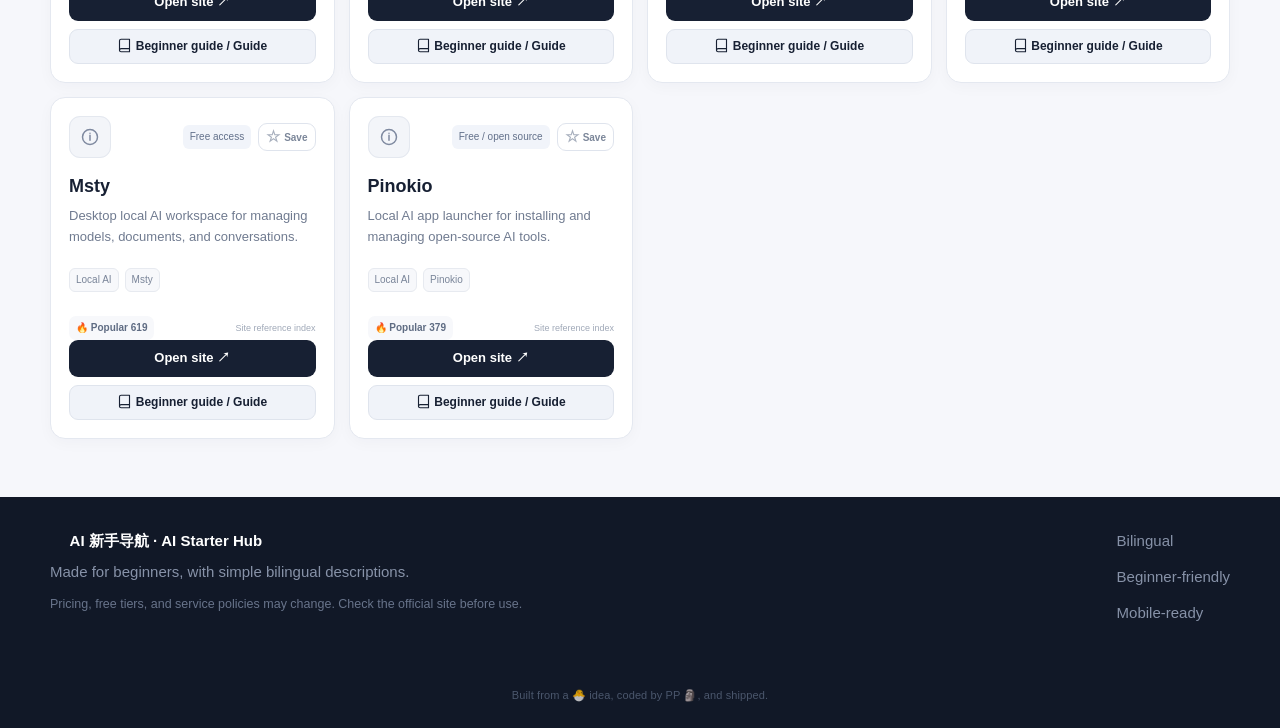
==== commit 910ce61b: "chore: refresh shared i18n cache version" ====
--- a/index.html
+++ b/index.html
@@ -75,6 +75,6 @@
 </section>
 </main>
 <footer id="about" class="footer"><div class="wrap footgrid"><div><strong><span class="icon-slot" data-icon="compass"></span> AI 新手导航 · AI Starter Hub</strong><p>让第一次接触 AI 的人，也能轻松找到入口。<br>Made for beginners, with simple bilingual descriptions.</p><small>免费额度和服务政策可能变化，请以官方页面为准。 / Pricing and free quotas may change.</small></div><div><span><span class="icon-slot" data-icon="globe"></span> 中英双语 / Bilingual</span><span><span class="icon-slot" data-icon="compass"></span> 新手友好 / Beginner-friendly</span><span><span class="icon-slot" data-icon="mobile"></span> 移动端 / Mobile-ready</span></div></div><div class="easter-egg">本项目由一只 🐣 提出需求，由一只（PP）🗿 疯狂写代码，最终成功上线</div></footer>
-<script src="icons.js?v=20261004-3"></script><script src="tool-id.js?v=20261004-1"></script><script src="categories.js?v=20261004-2"></script><script src="search-config.js?v=20261005-5"></script><script src="i18n.js?v=20261007-2"></script><script src="search-core.js?v=20261006-1"></script><script src="favorites.js?v=20261004-3"></script><script src="recent.js?v=20261004-1"></script><script src="app.js?v=20261006-1"></script>
+<script src="icons.js?v=20261004-3"></script><script src="tool-id.js?v=20261004-1"></script><script src="categories.js?v=20261004-2"></script><script src="search-config.js?v=20261005-5"></script><script src="i18n.js?v=20261007-5"></script><script src="search-core.js?v=20261006-1"></script><script src="favorites.js?v=20261004-3"></script><script src="recent.js?v=20261004-1"></script><script src="app.js?v=20261006-1"></script>
 <script src="search-suggestions.js?v=20261006-1"></script><script src="news/ai-now.js?v=20261004-1" defer></script><script type="module" src="auth.js?v=20261007-1"></script>
 </body></html>
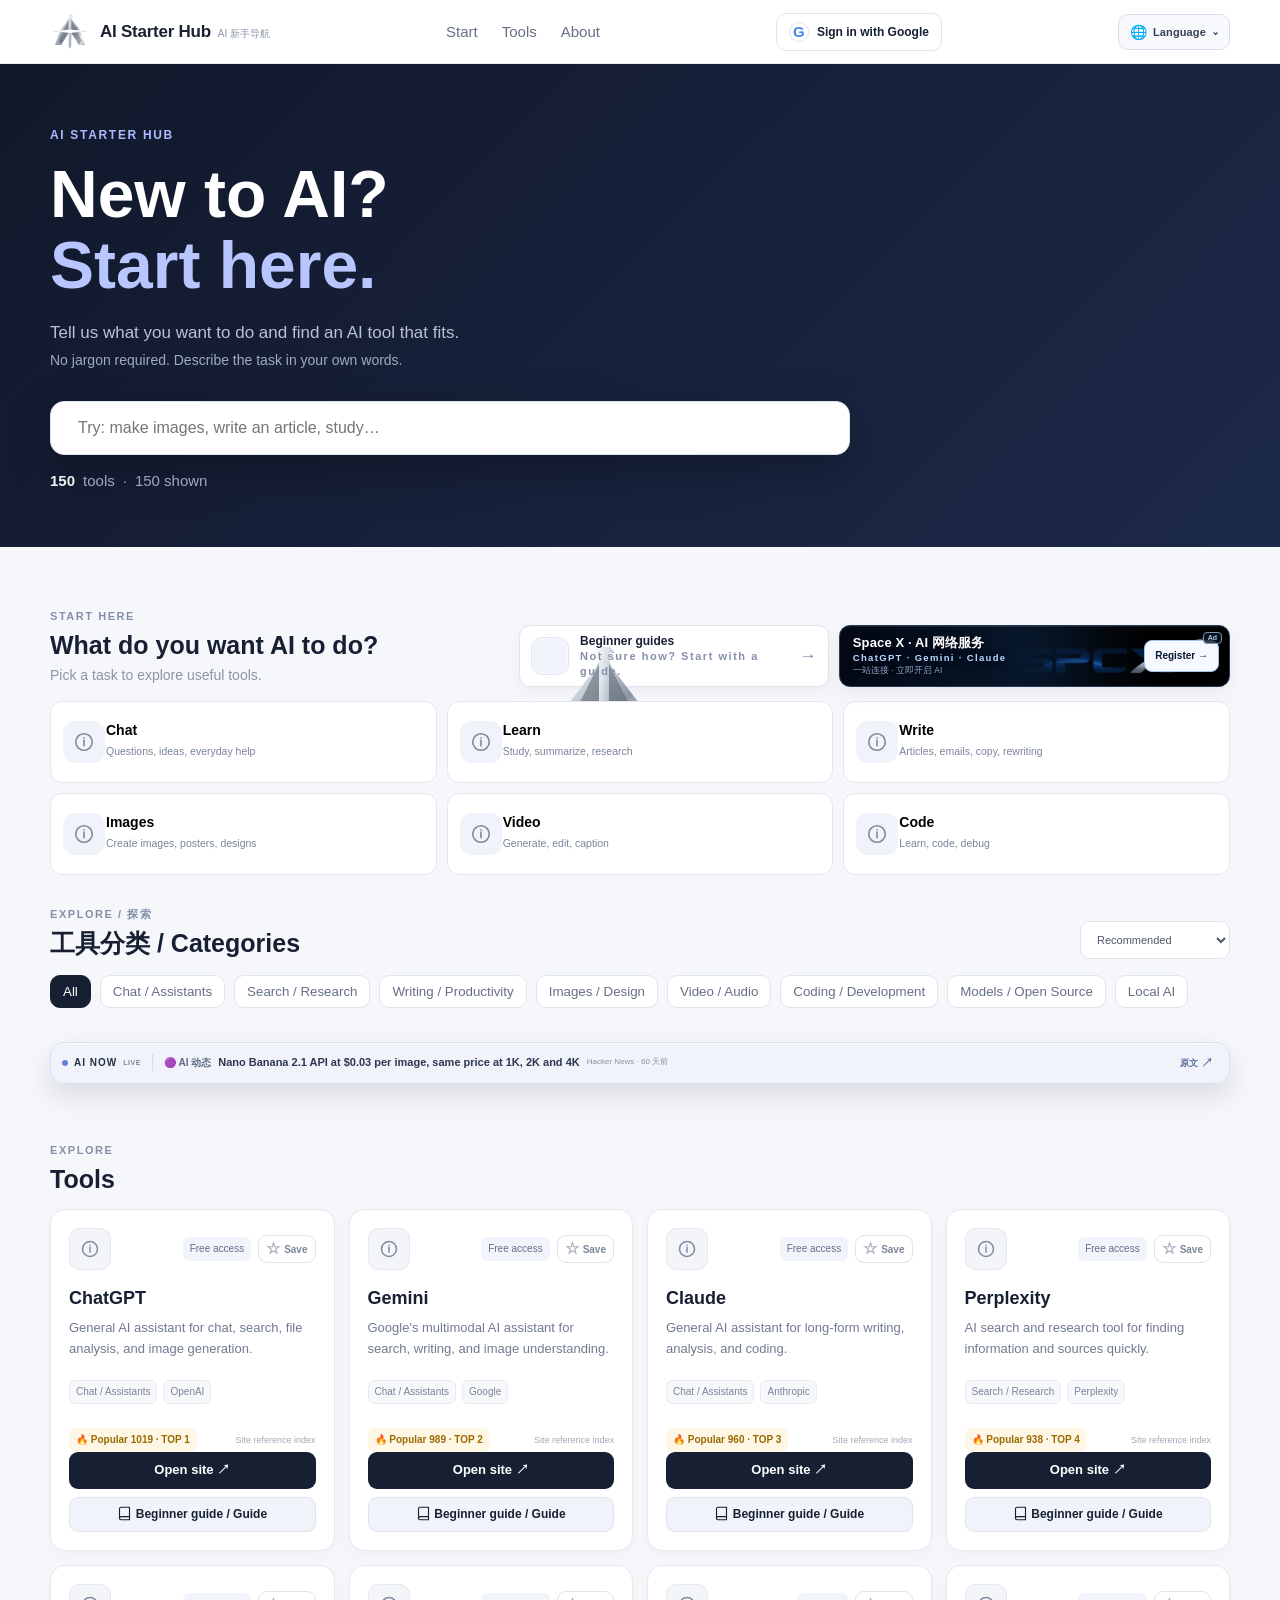
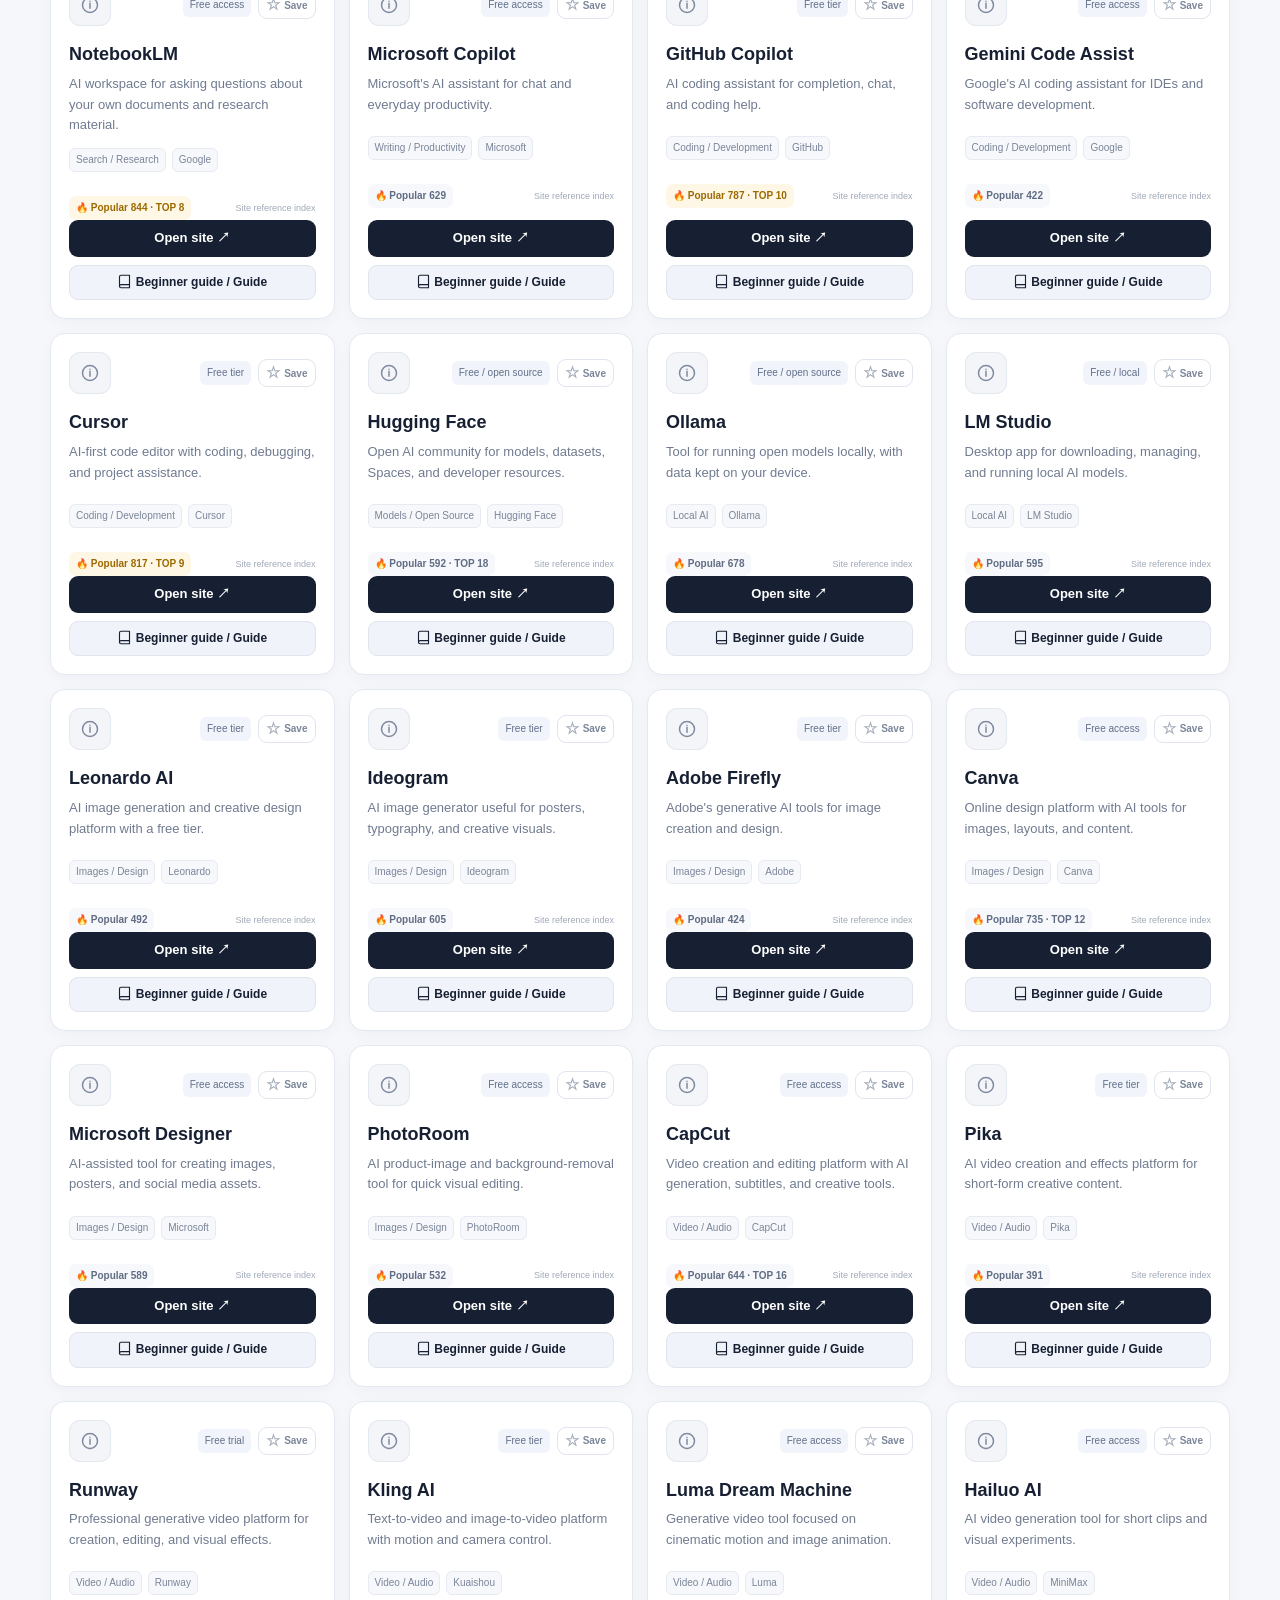
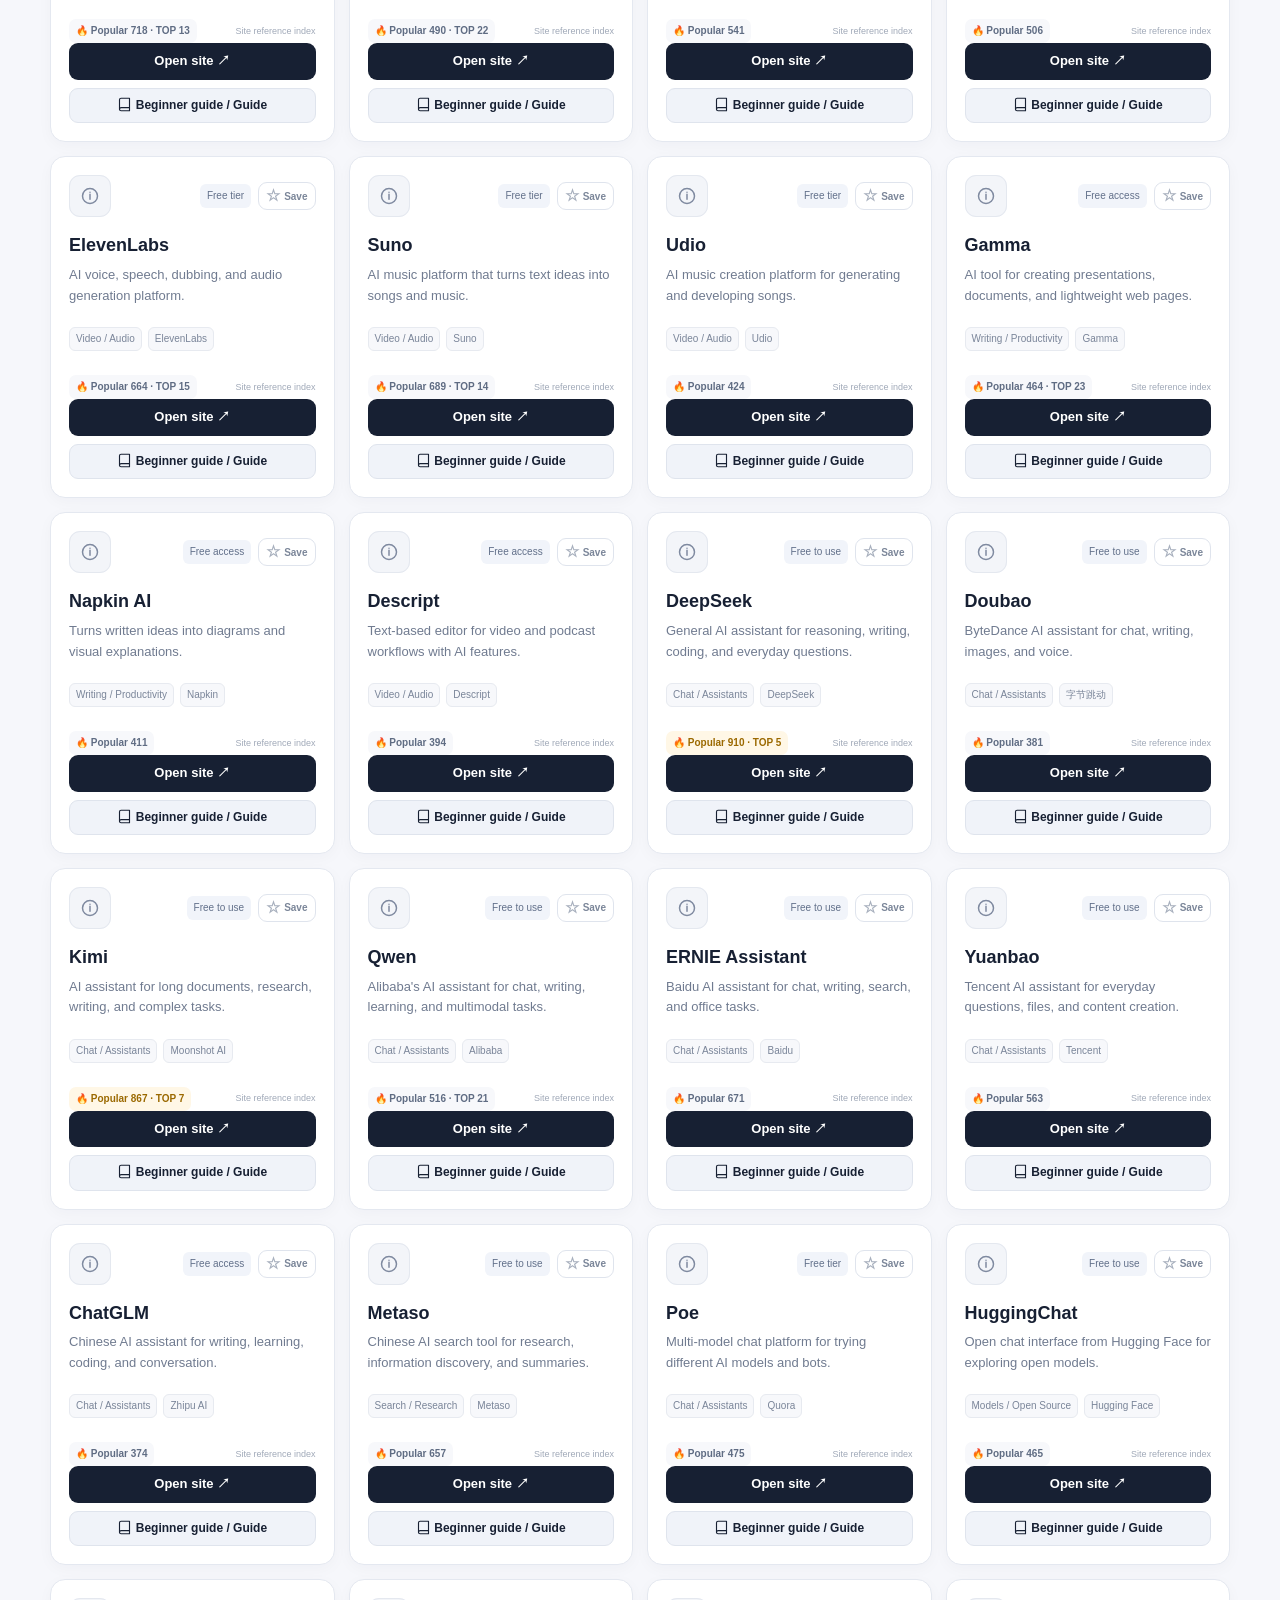
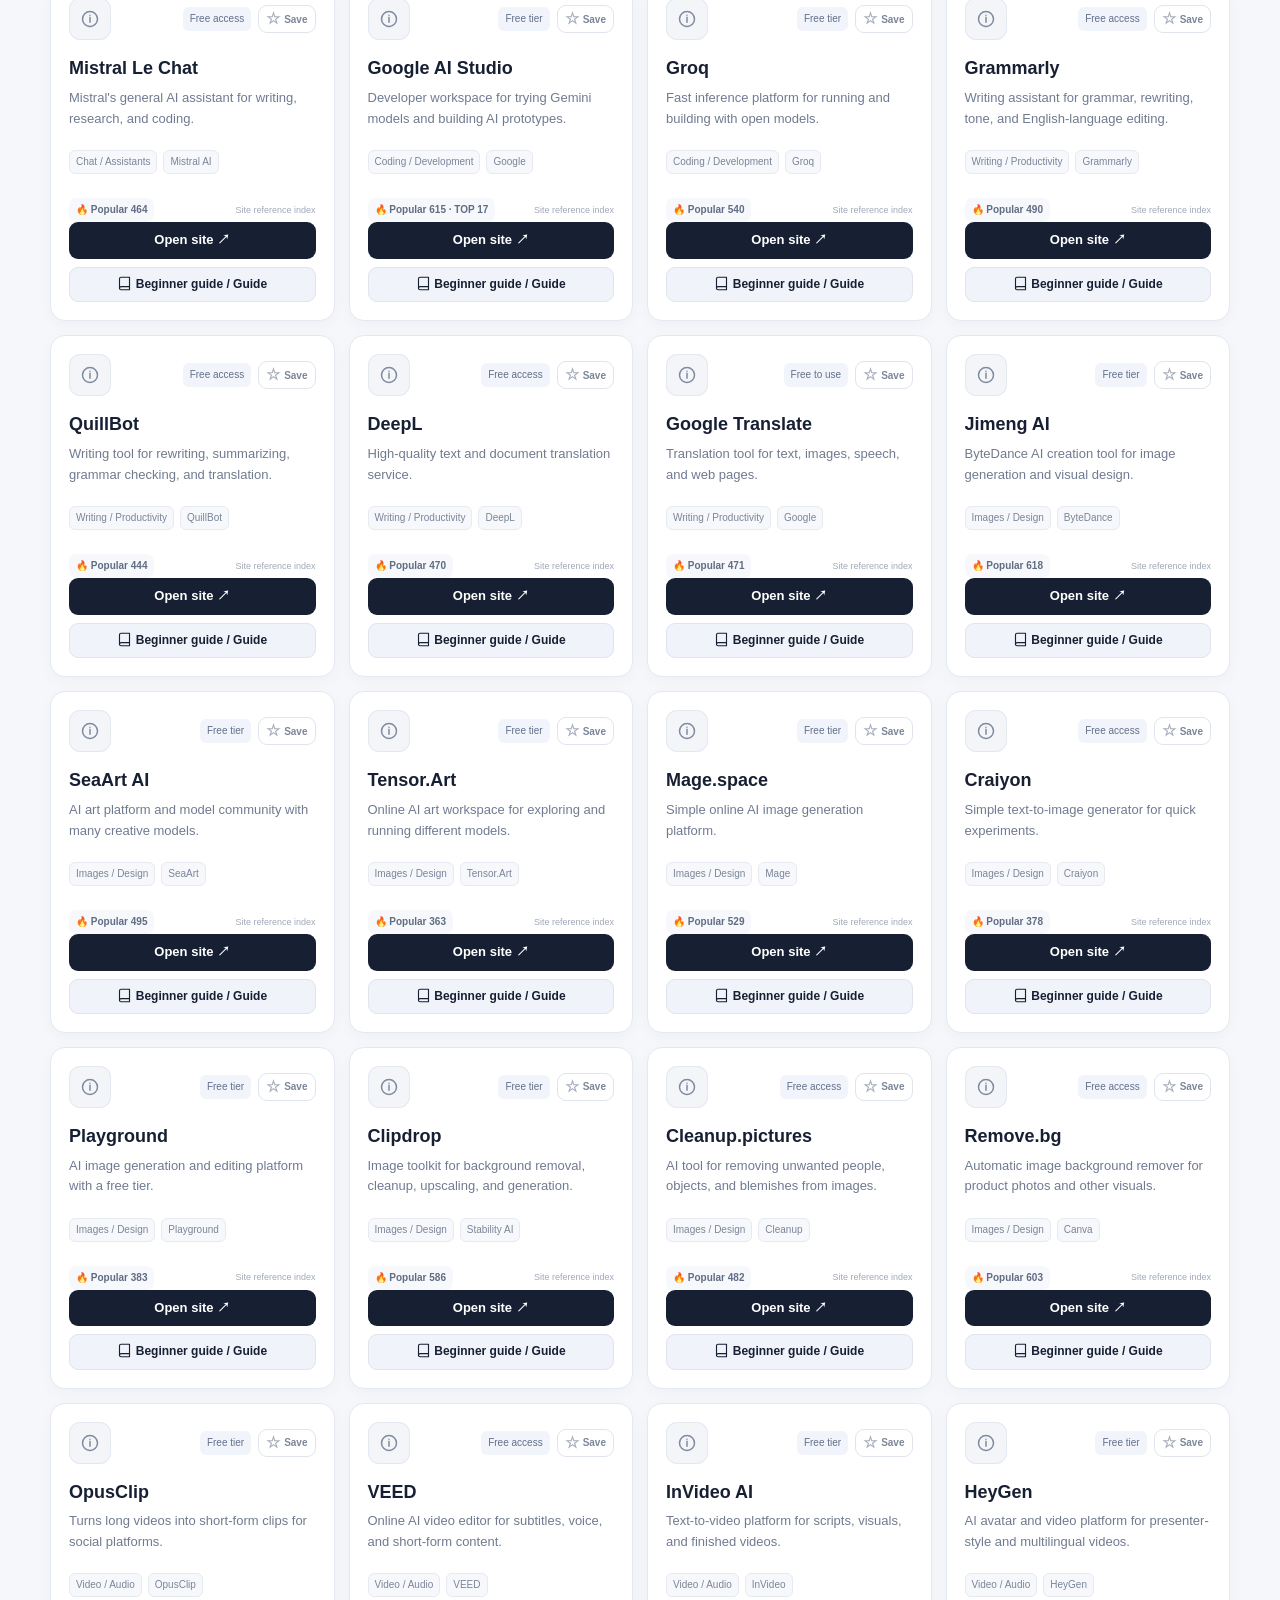
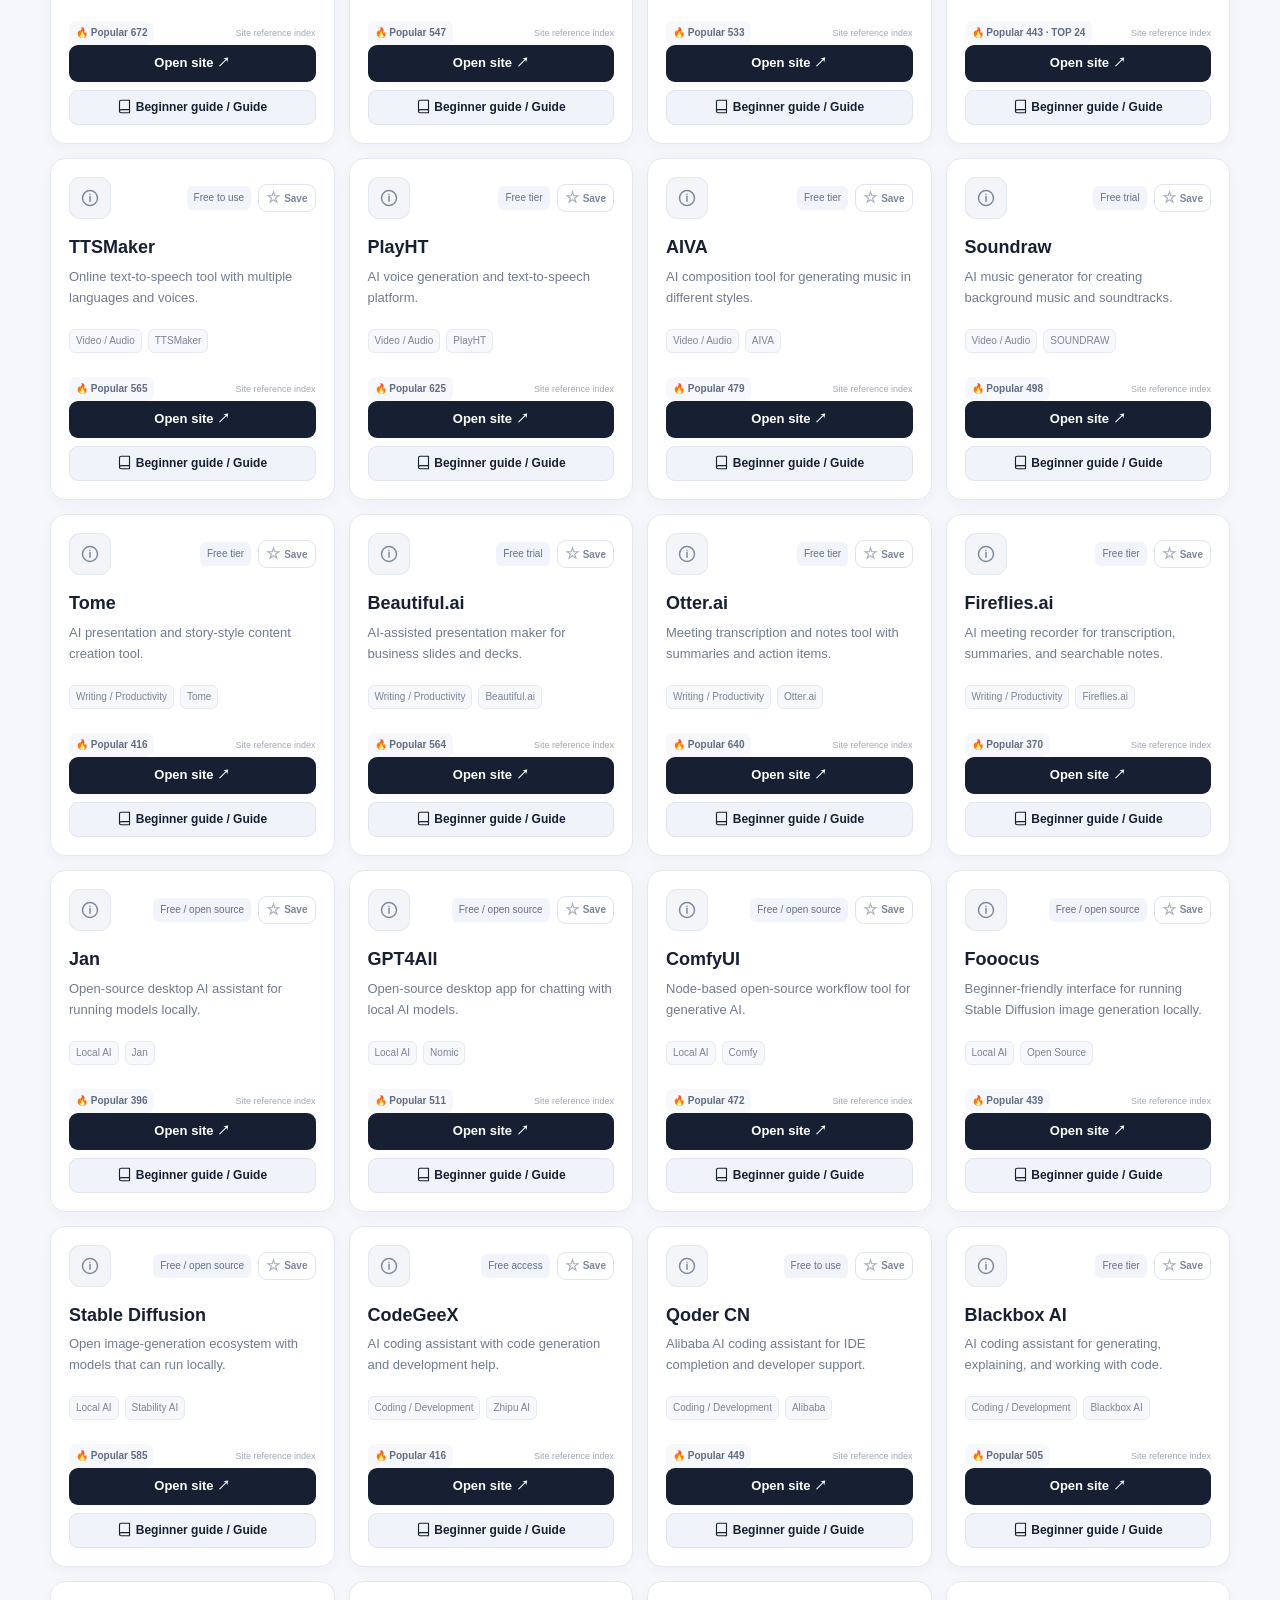
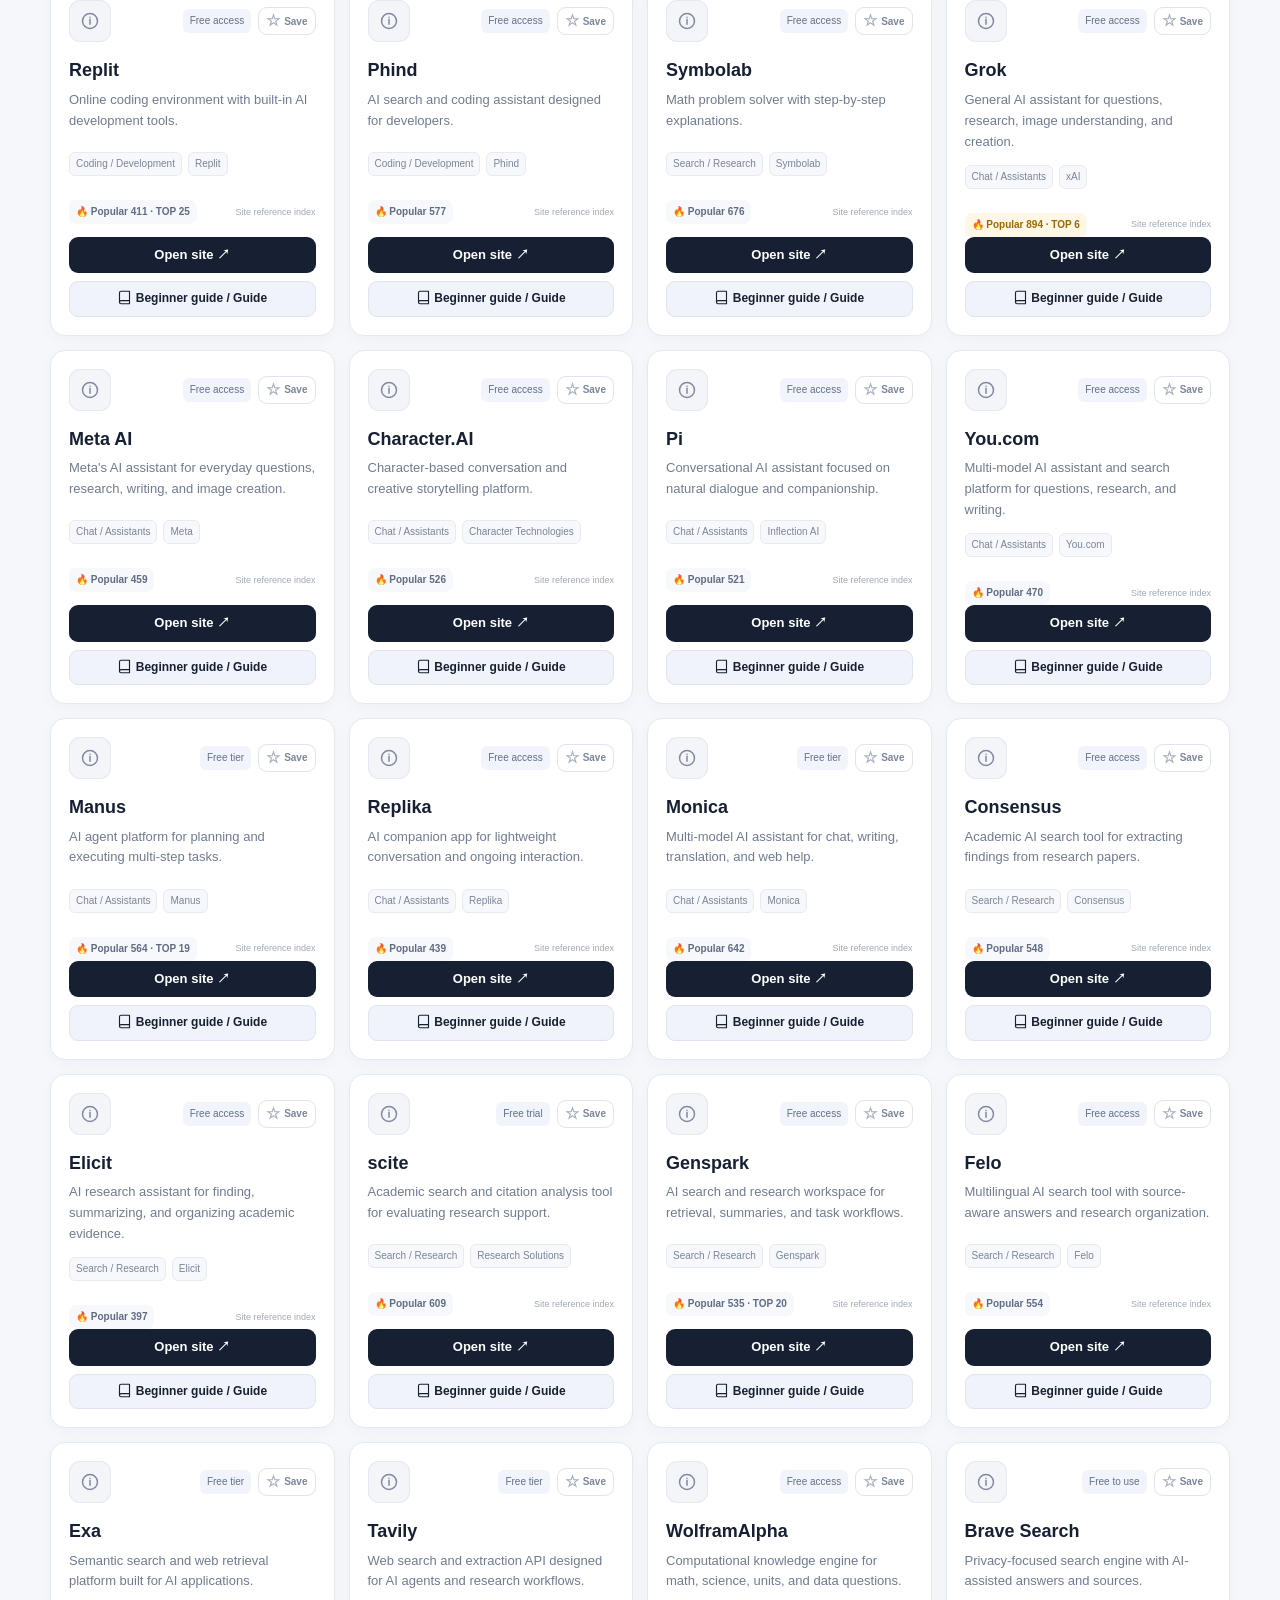
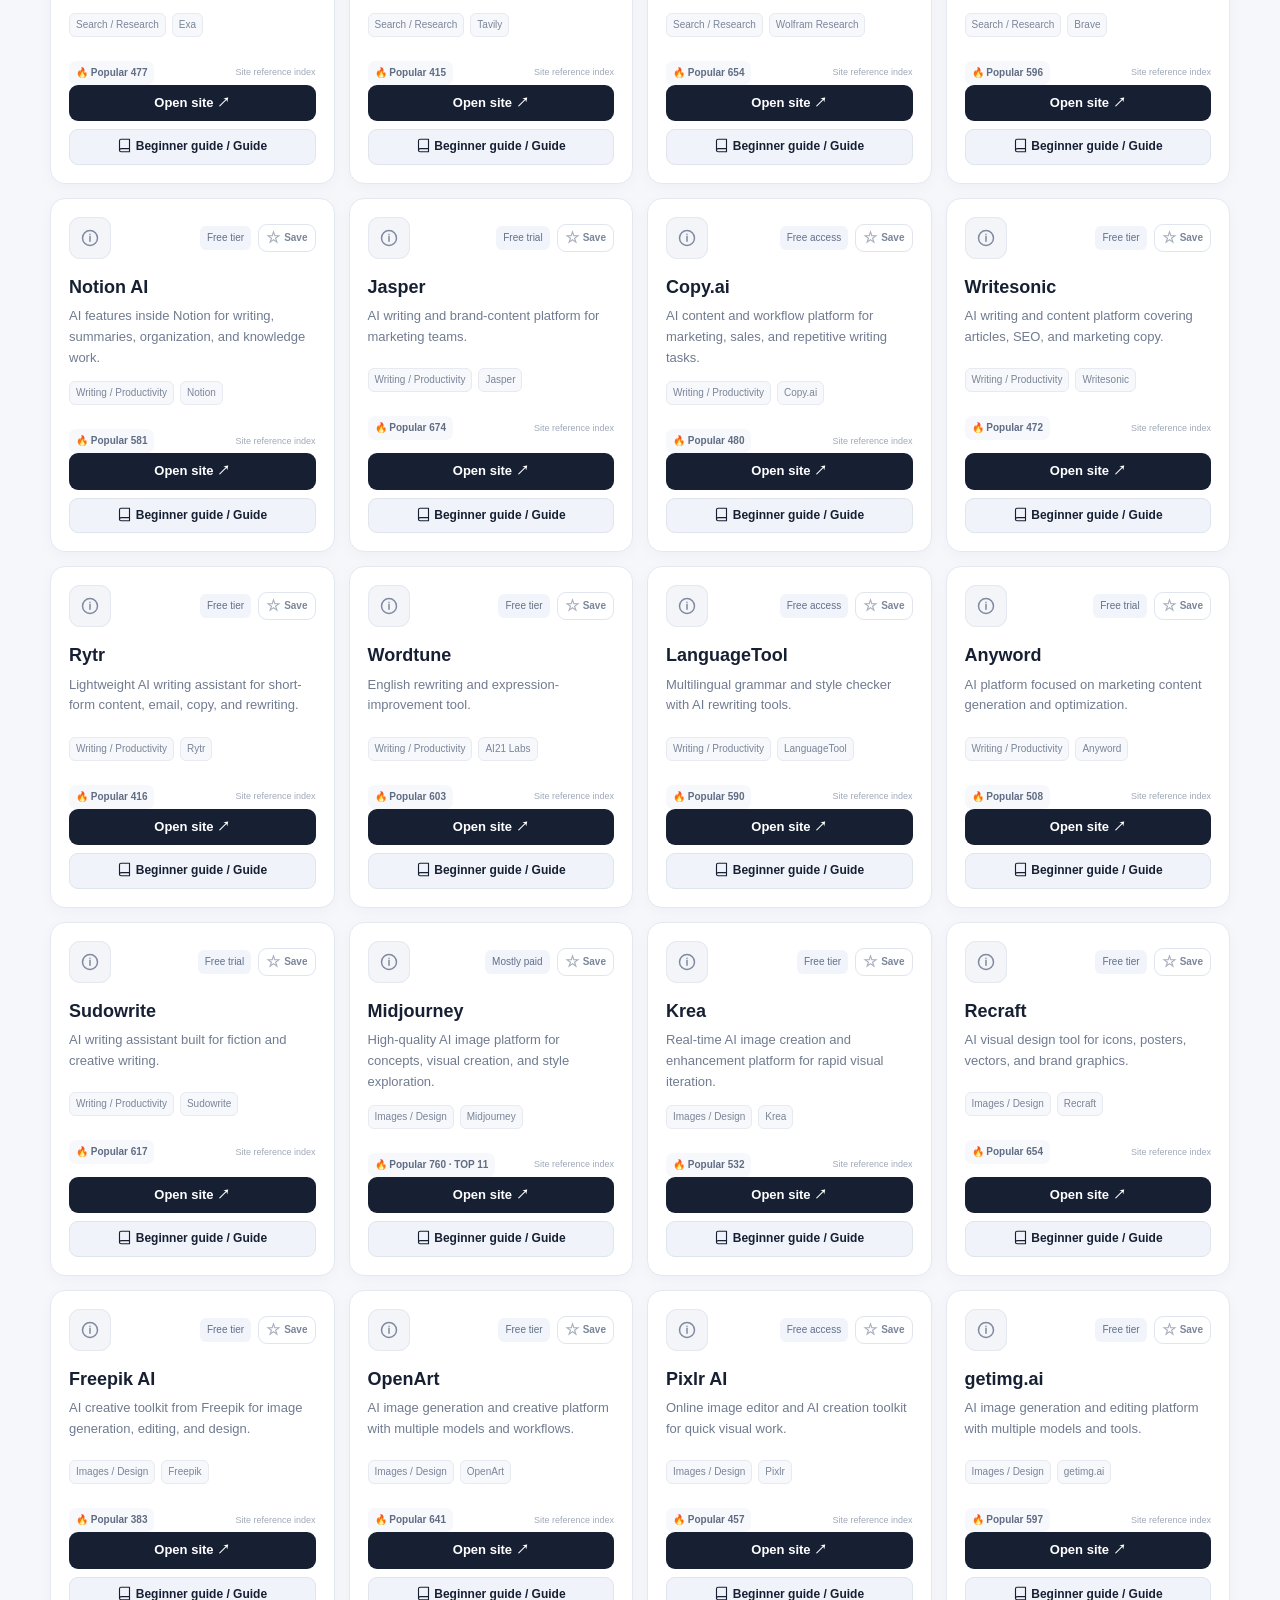
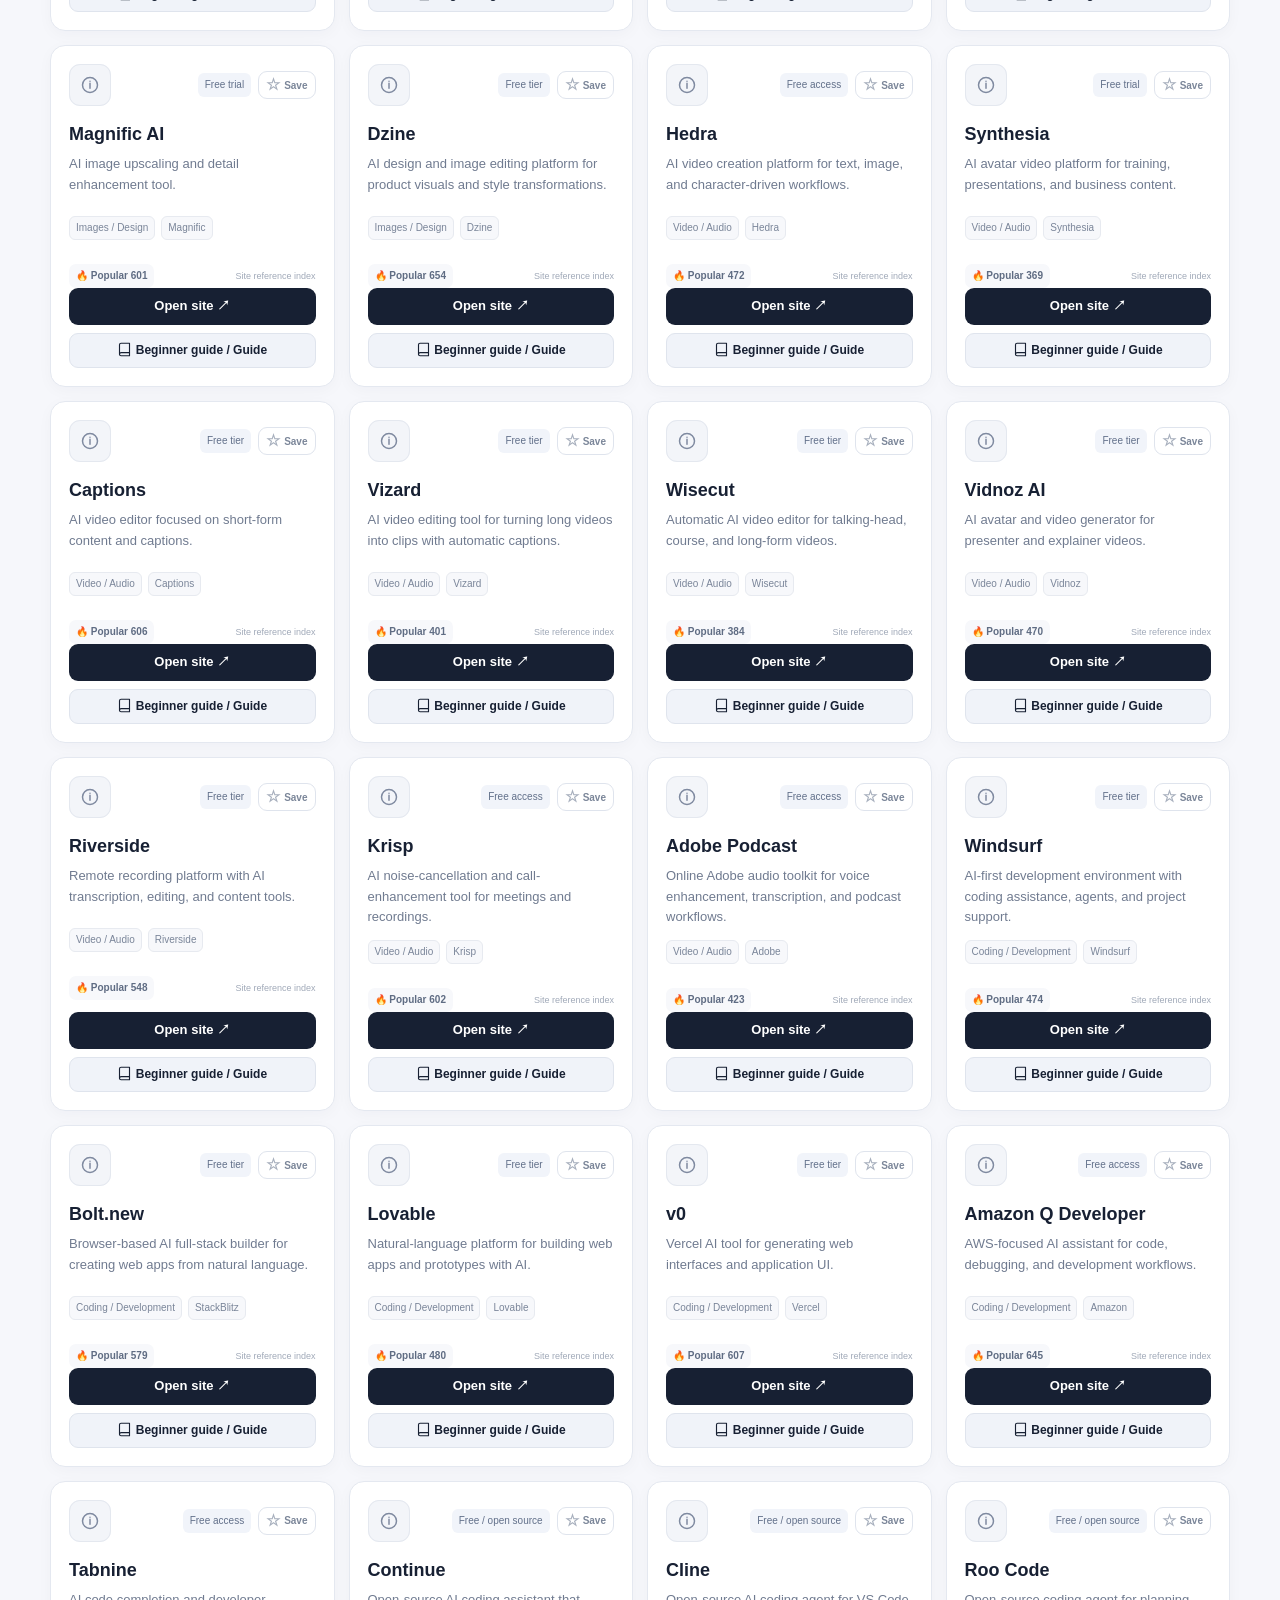
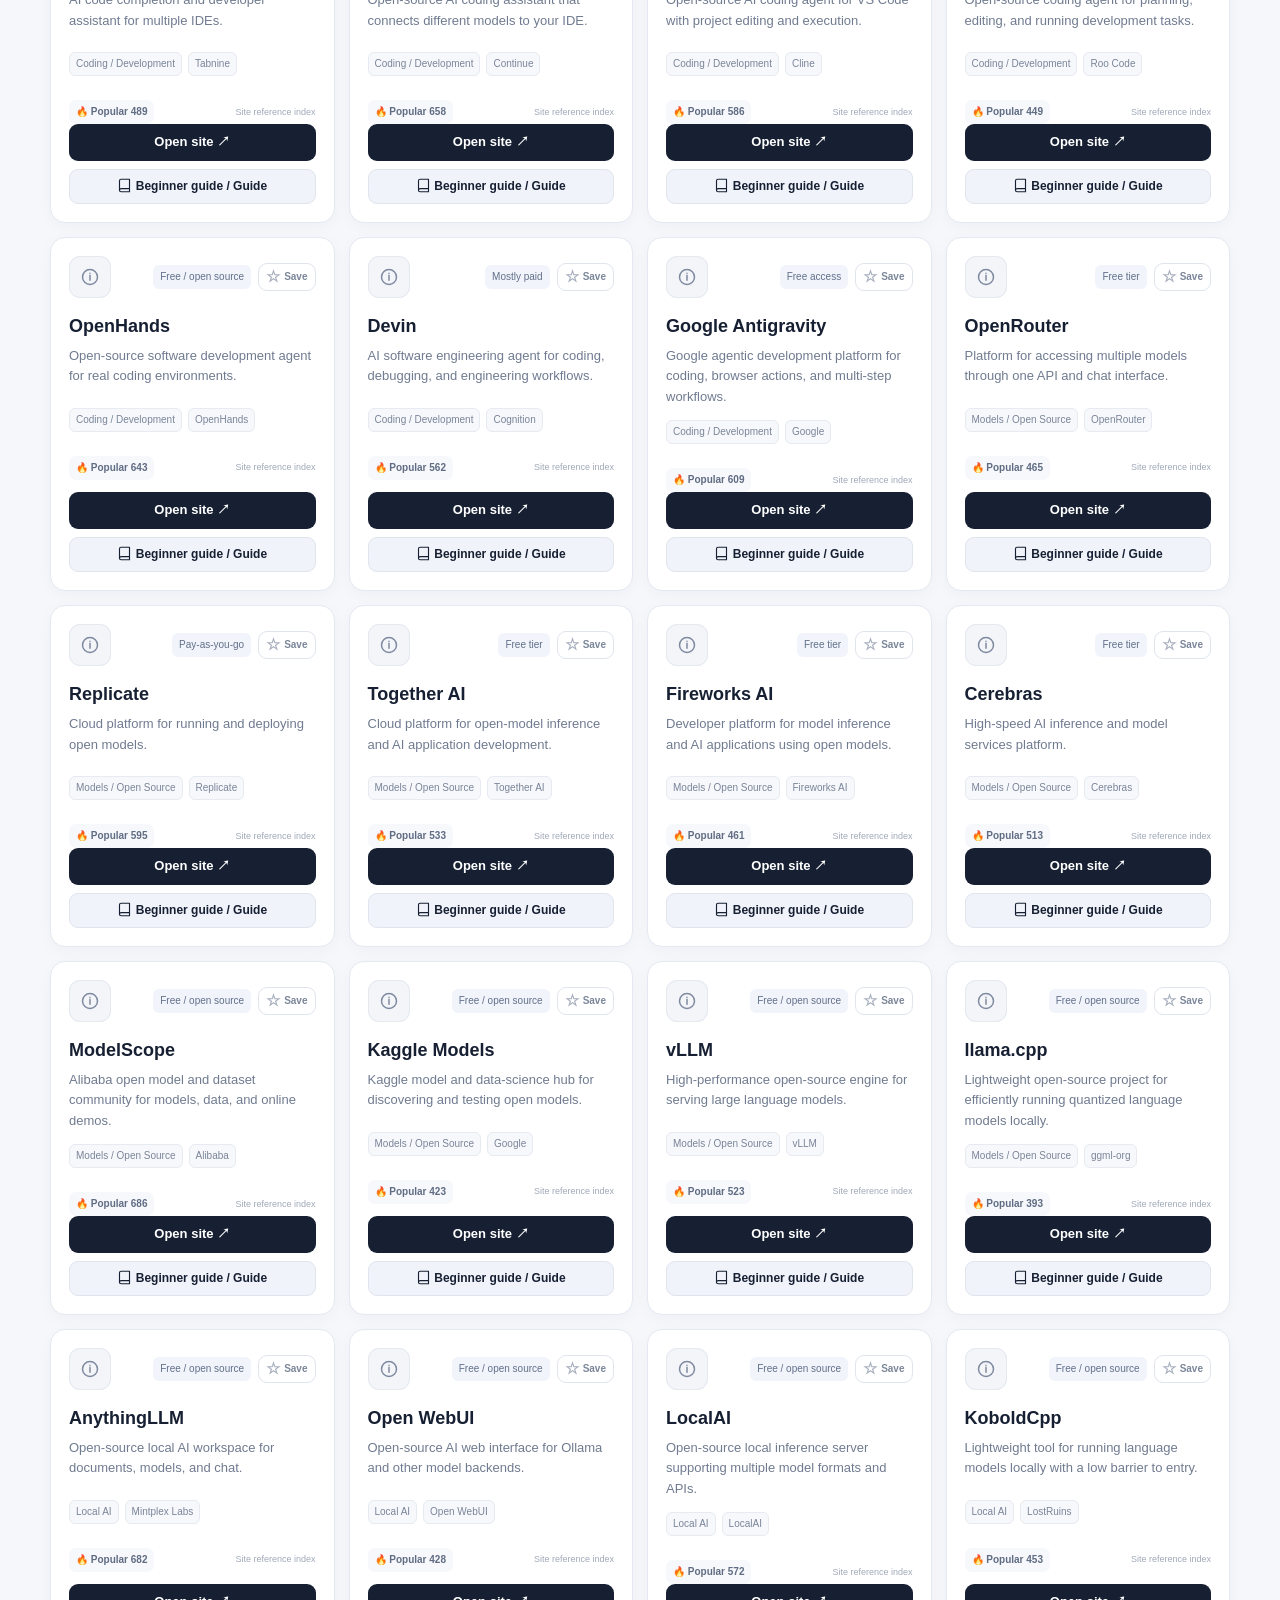
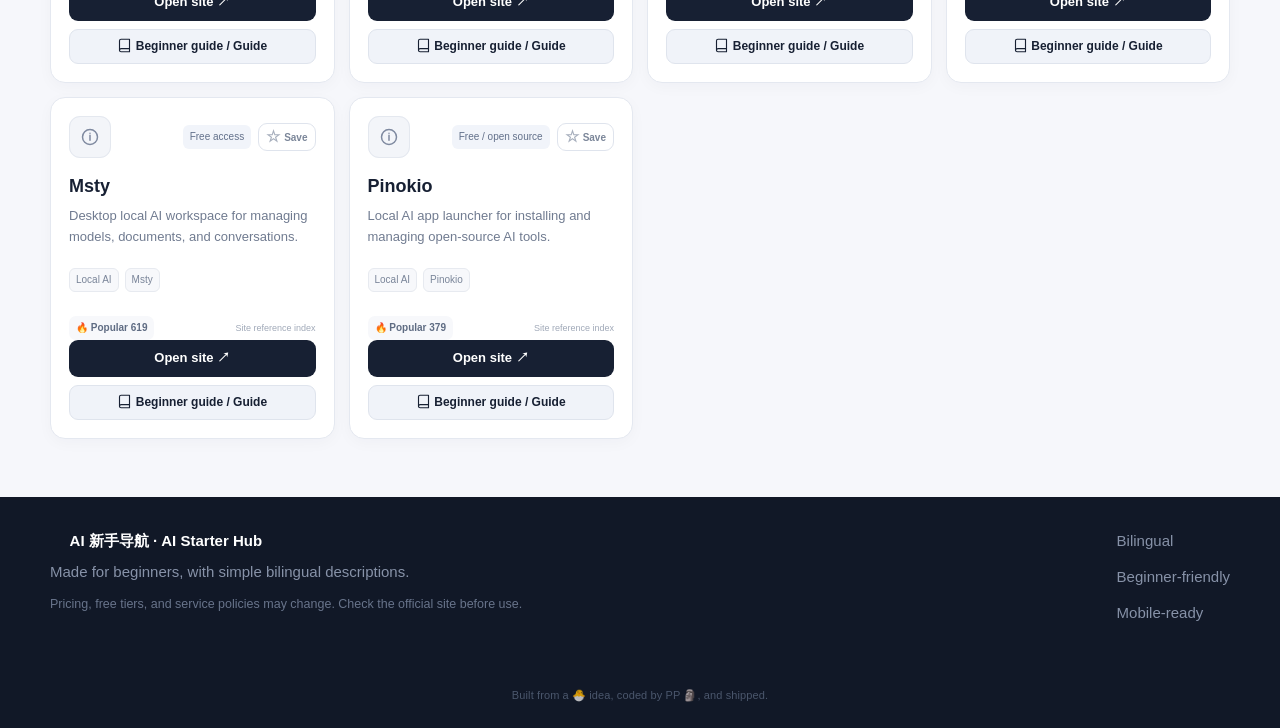
==== commit 73534b22: "feat: use responsive hub logo in guide entry" ====
--- a/index.html
+++ b/index.html
@@ -32,7 +32,7 @@
 <main class="wrap">
 <section class="starter" aria-labelledby="starter-title">
   <div class="sectionhead"><div><small>START HERE / 从这里开始</small><h2 id="starter-title">你想让 AI 帮你做什么？</h2><p class="section-sub">What do you want AI to do?</p></div><div class="starter-head-actions">
-    <a class="starter-guide" href="tutorials/index.html"><span class="starter-guide-logo icon-slot" aria-hidden="true"><svg class="ui-svg" viewBox="0 0 24 24" aria-hidden="true" focusable="false" fill="none" stroke="currentColor" stroke-width="1.8" stroke-linecap="round" stroke-linejoin="round"><path d="M4 19.5A2.5 2.5 0 0 1 6.5 17H20"/><path d="M6.5 2H20v20H6.5A2.5 2.5 0 0 1 4 19.5v-15A2.5 2.5 0 0 1 6.5 2Z"/></svg></span><span><strong>新手教程 / Guides</strong><small>不会用？先学一步</small></span><b>→</b></a>
+    <a class="starter-guide" href="tutorials/index.html"><span class="starter-guide-logo" aria-hidden="true"><img src="ai-starter-hub-mark.svg" alt="" loading="lazy"></span><span><strong>新手教程 / Guides</strong><small>不会用？先学一步</small></span><b>→</b></a>
     <a class="spcx-ad-card" href="https://js.spcxnet.com/#/register?code=g1P4f18Z" target="_blank" rel="sponsored nofollow noopener" aria-label="Space X 广告，点击进入注册页面">
       <span class="spcx-ad-copy">
         <strong>Space X · AI 网络服务</strong>
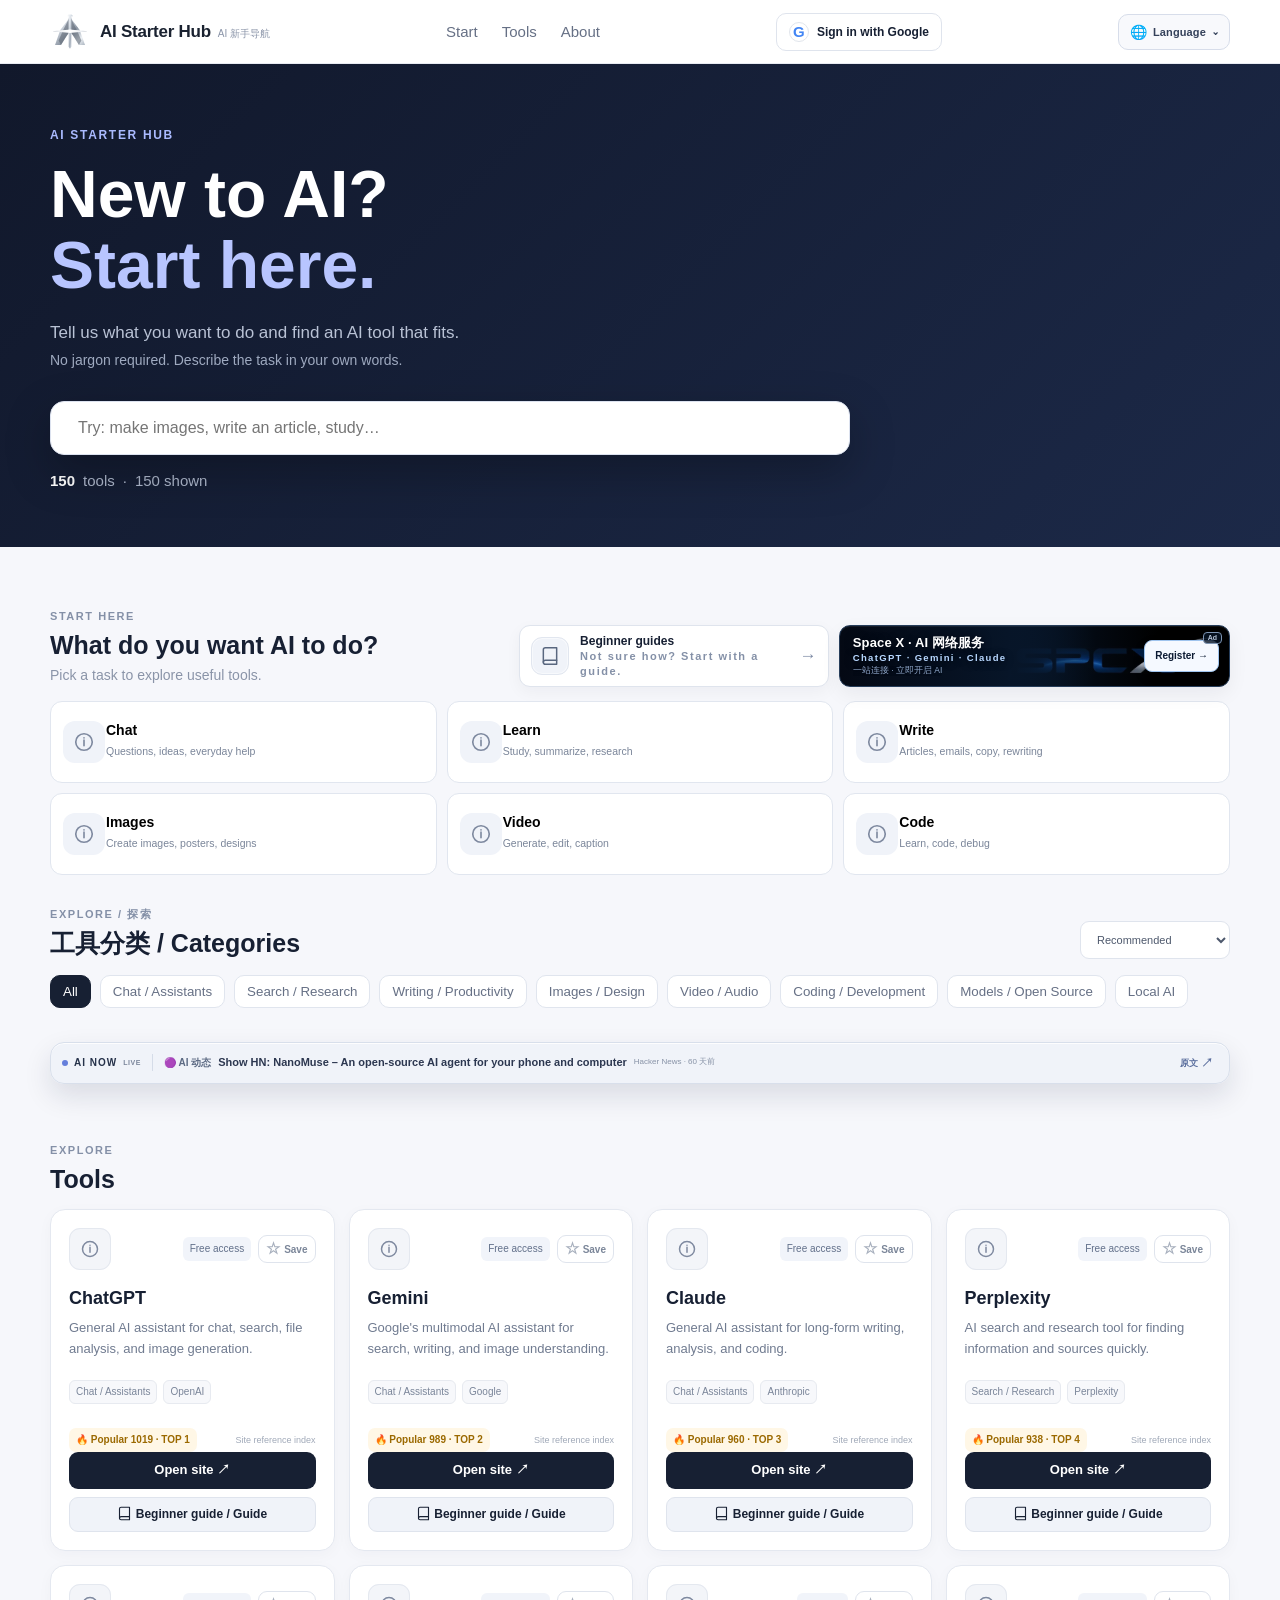
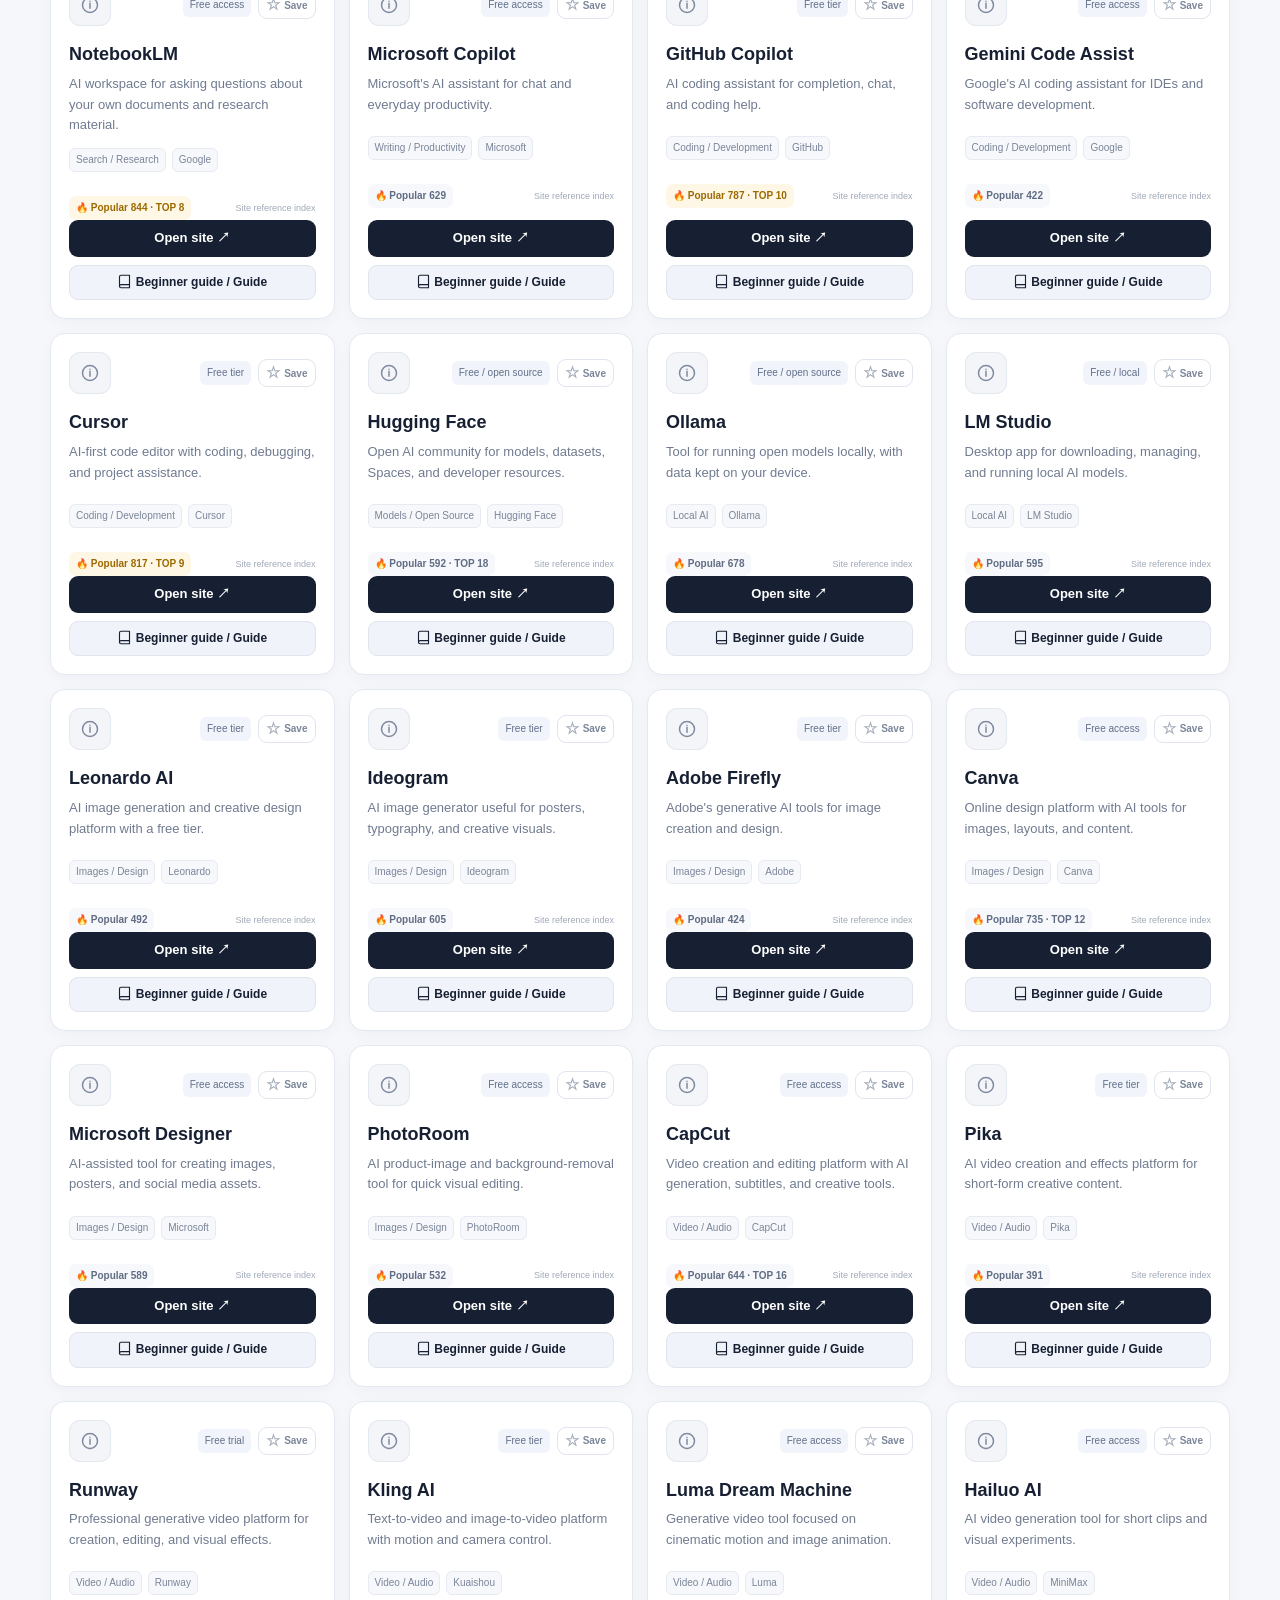
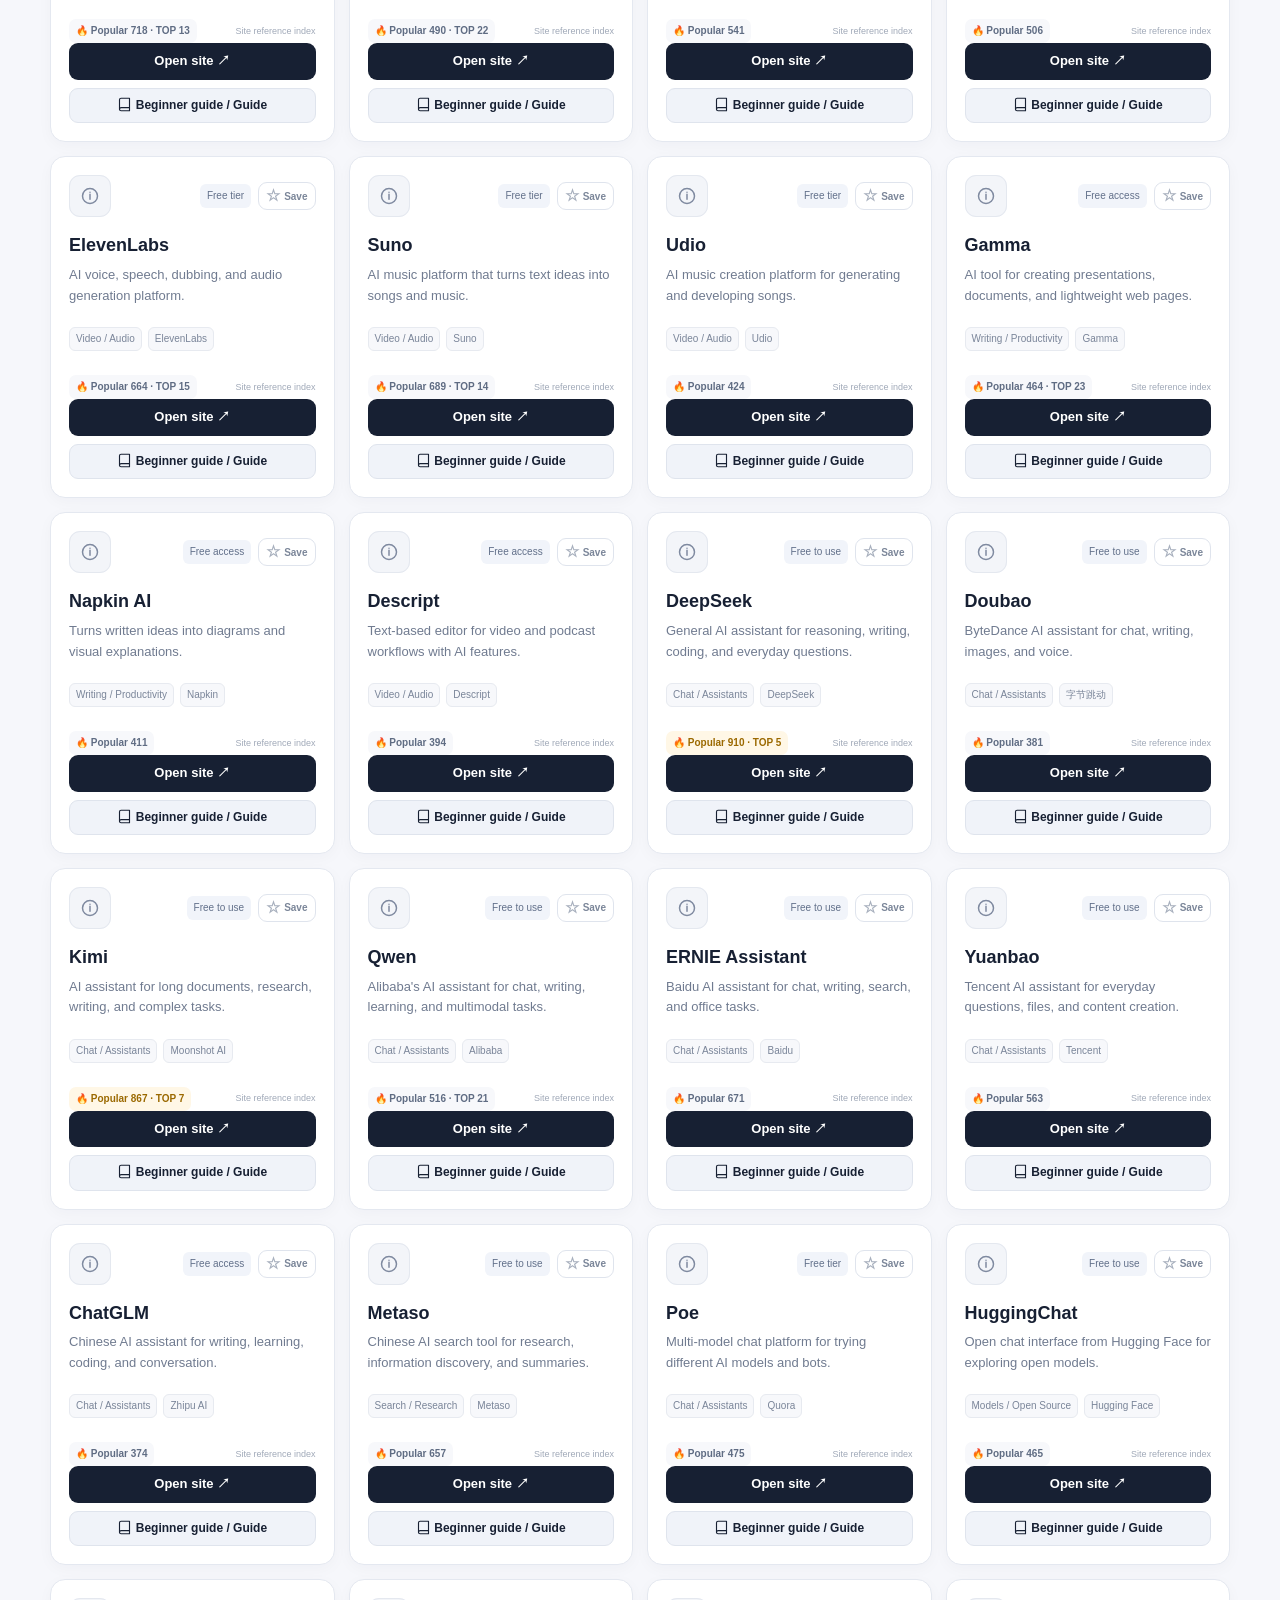
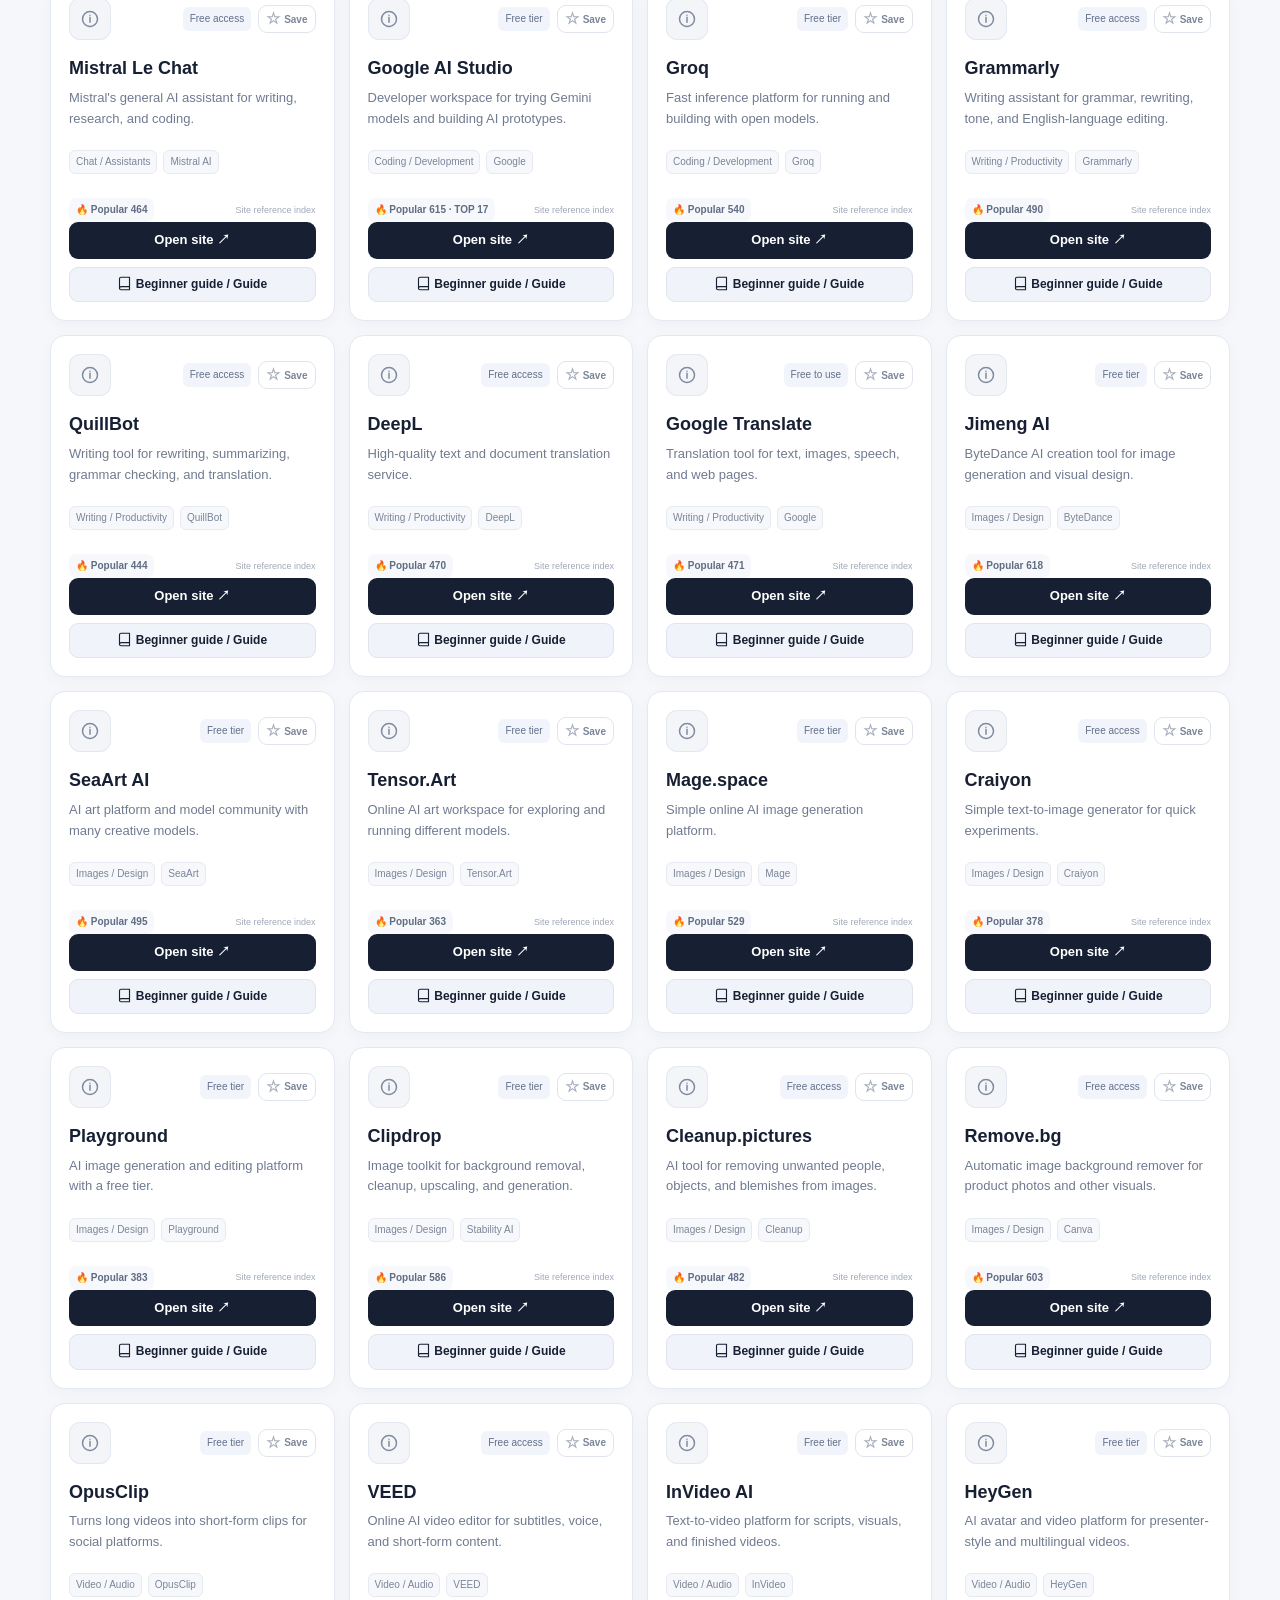
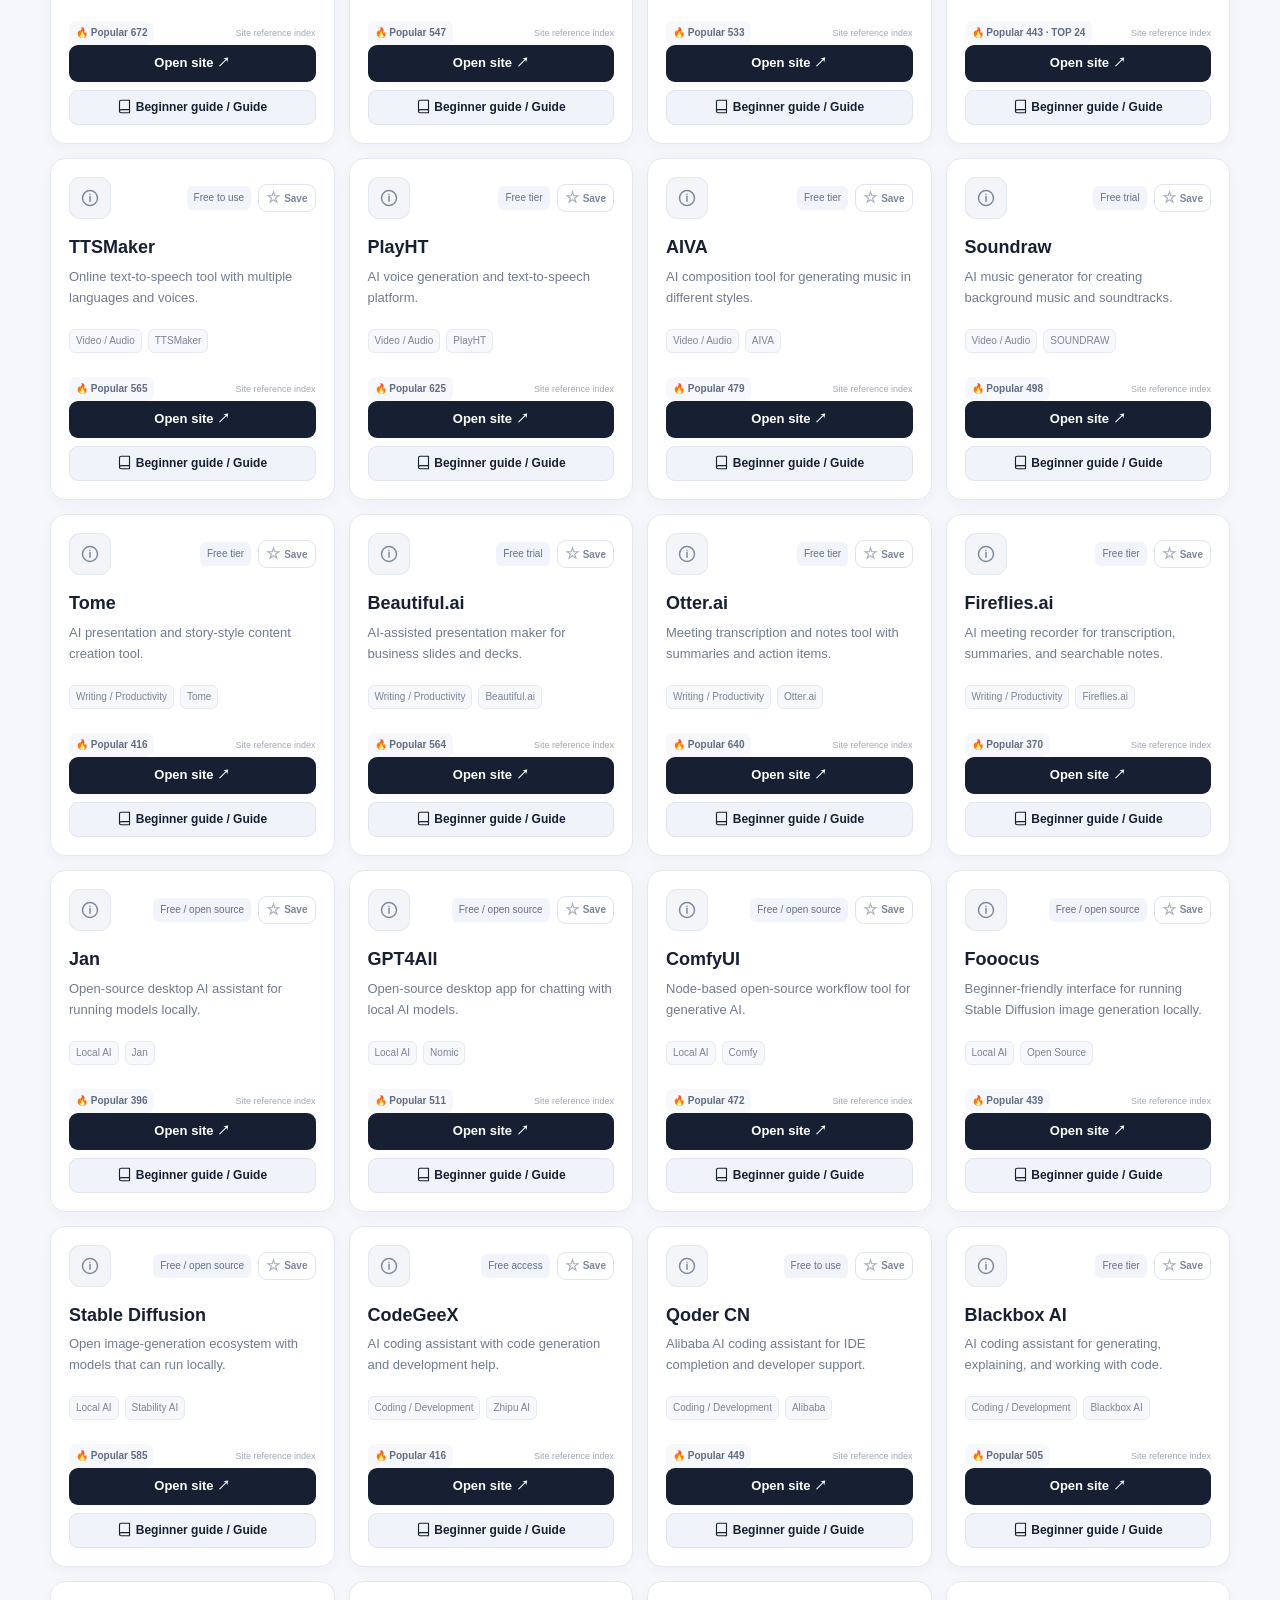
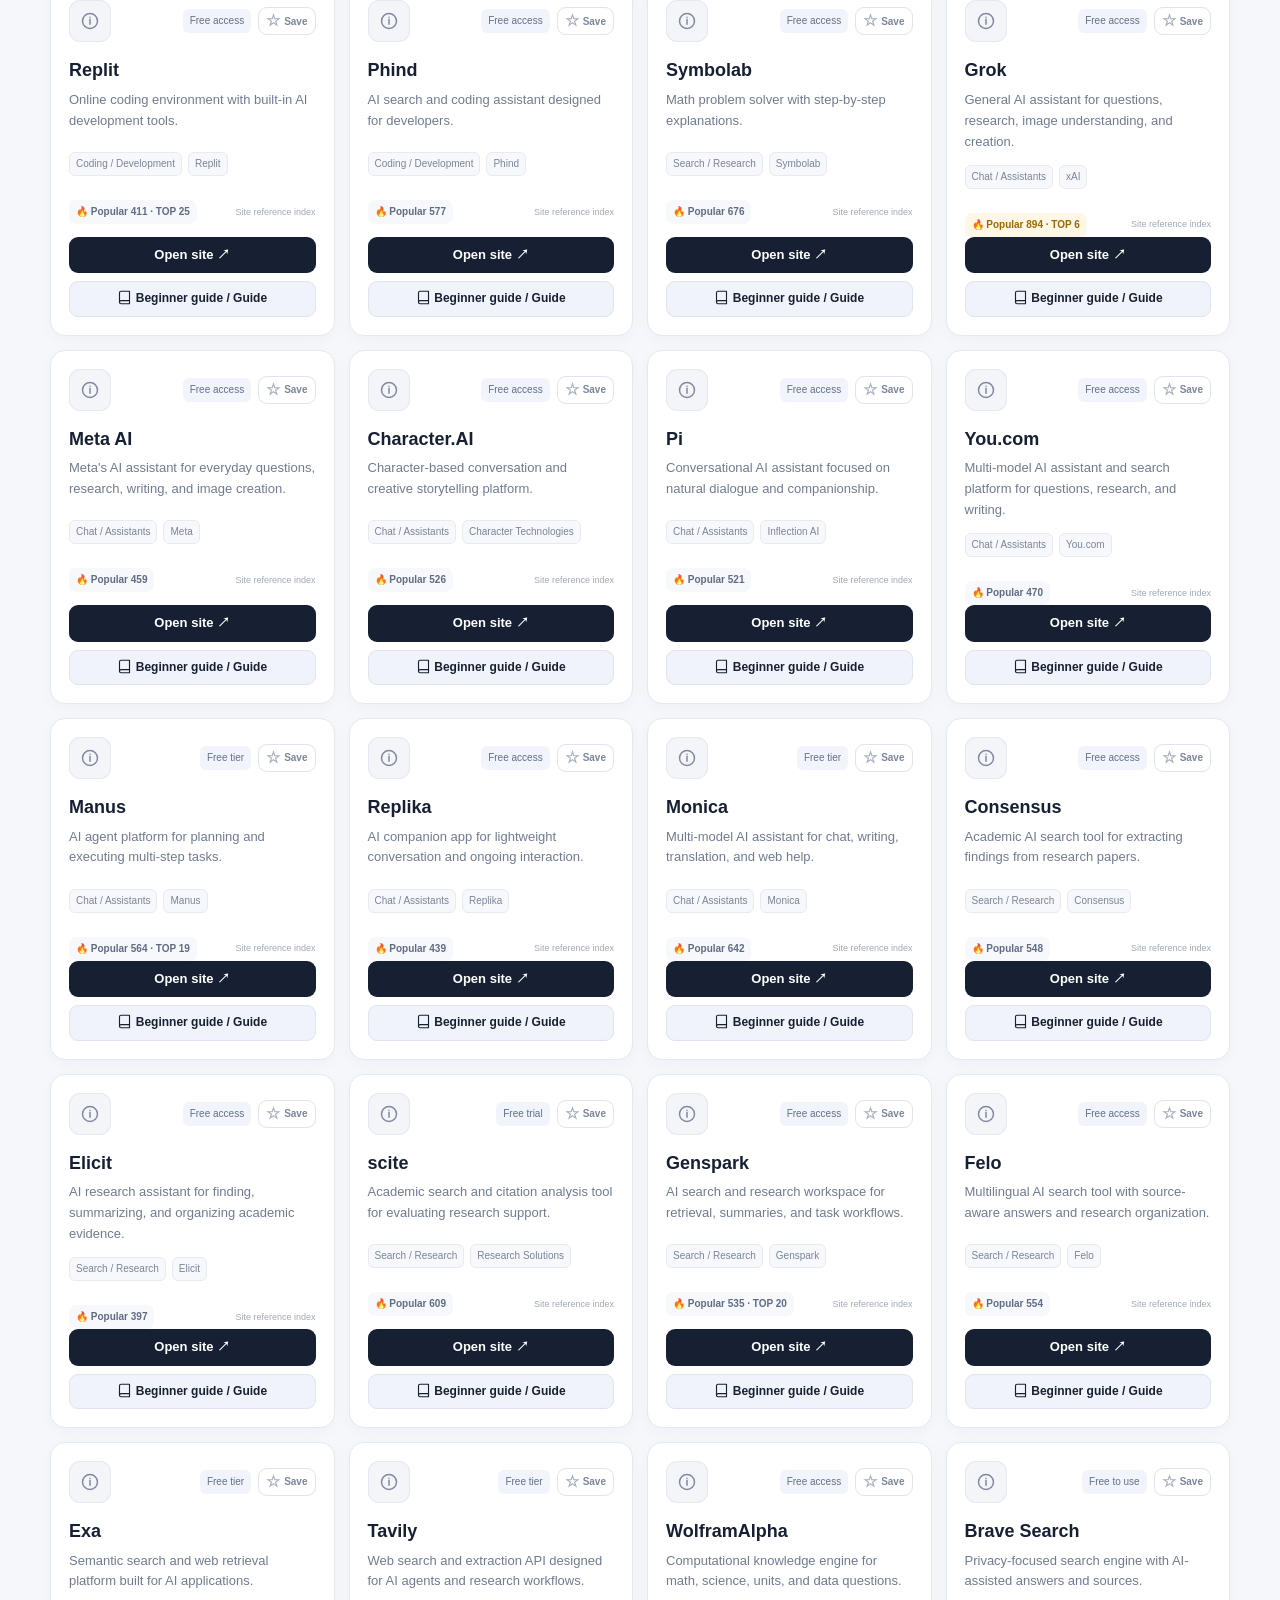
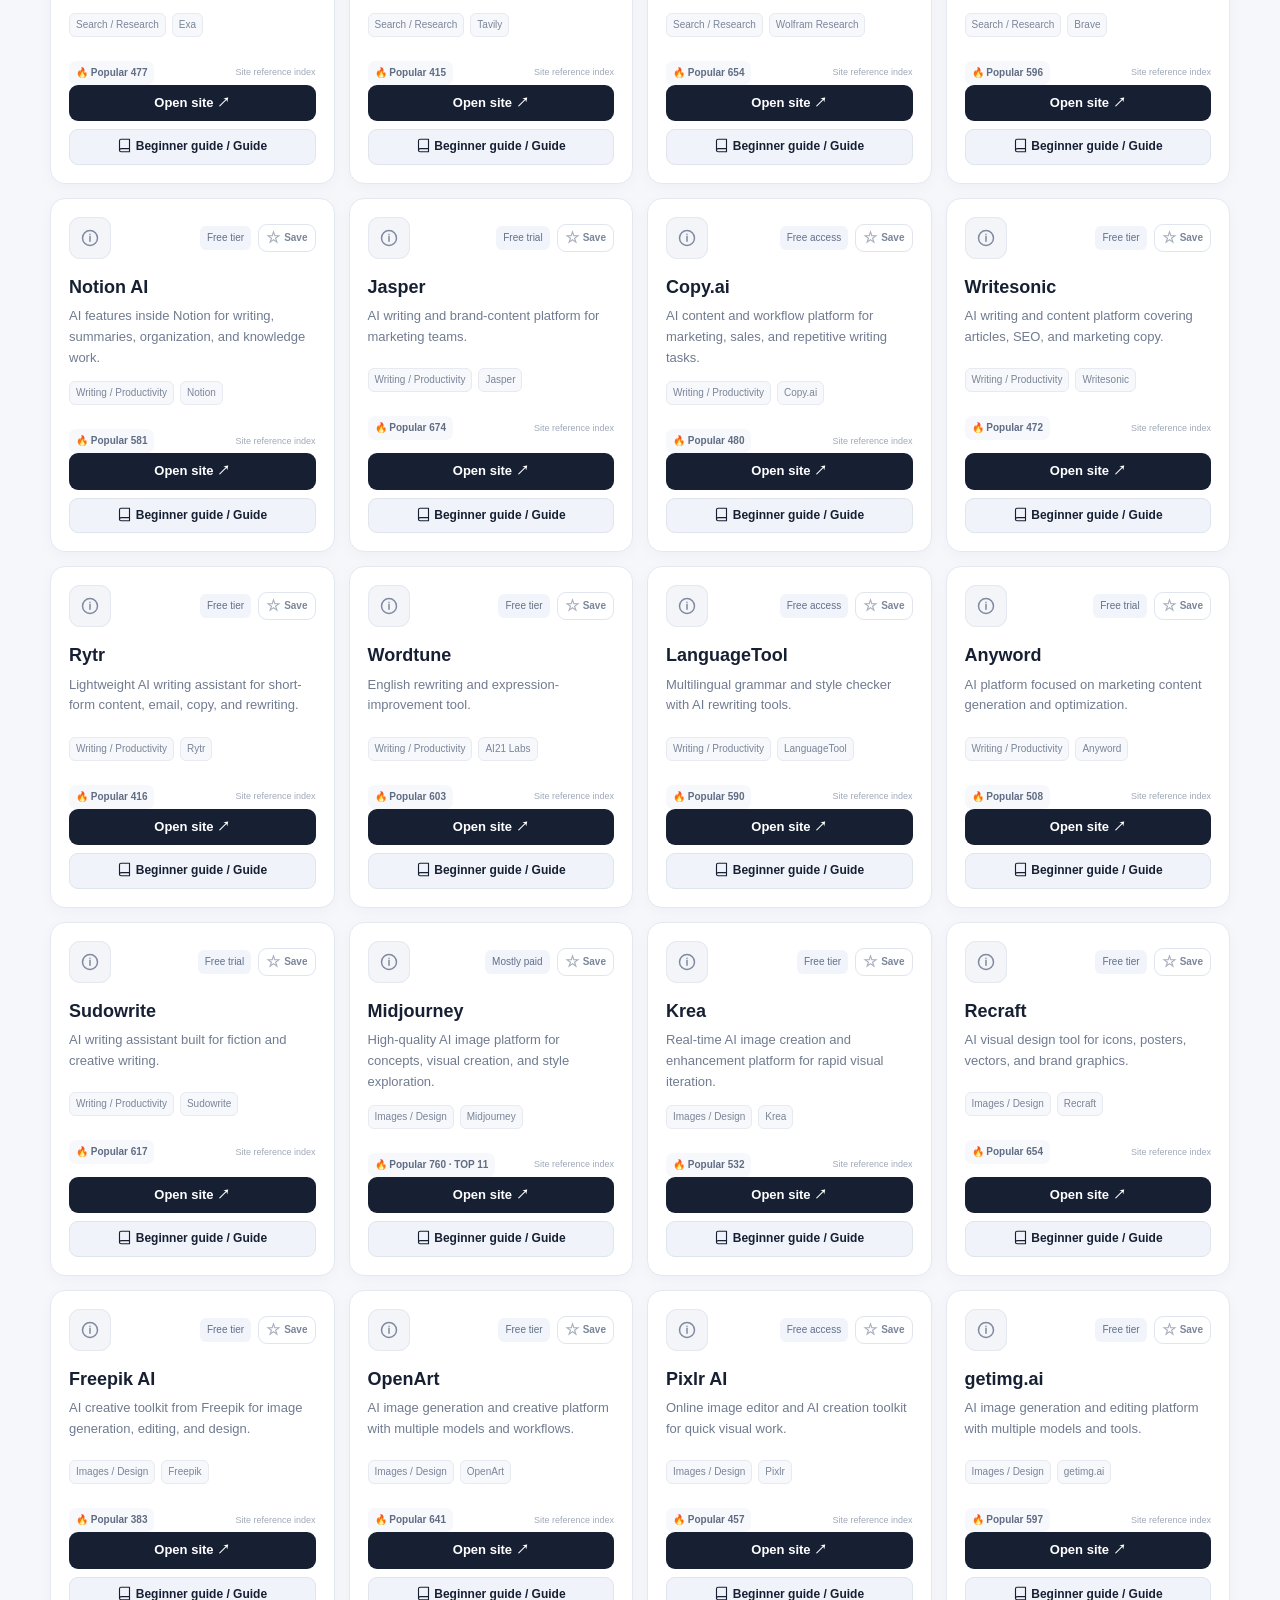
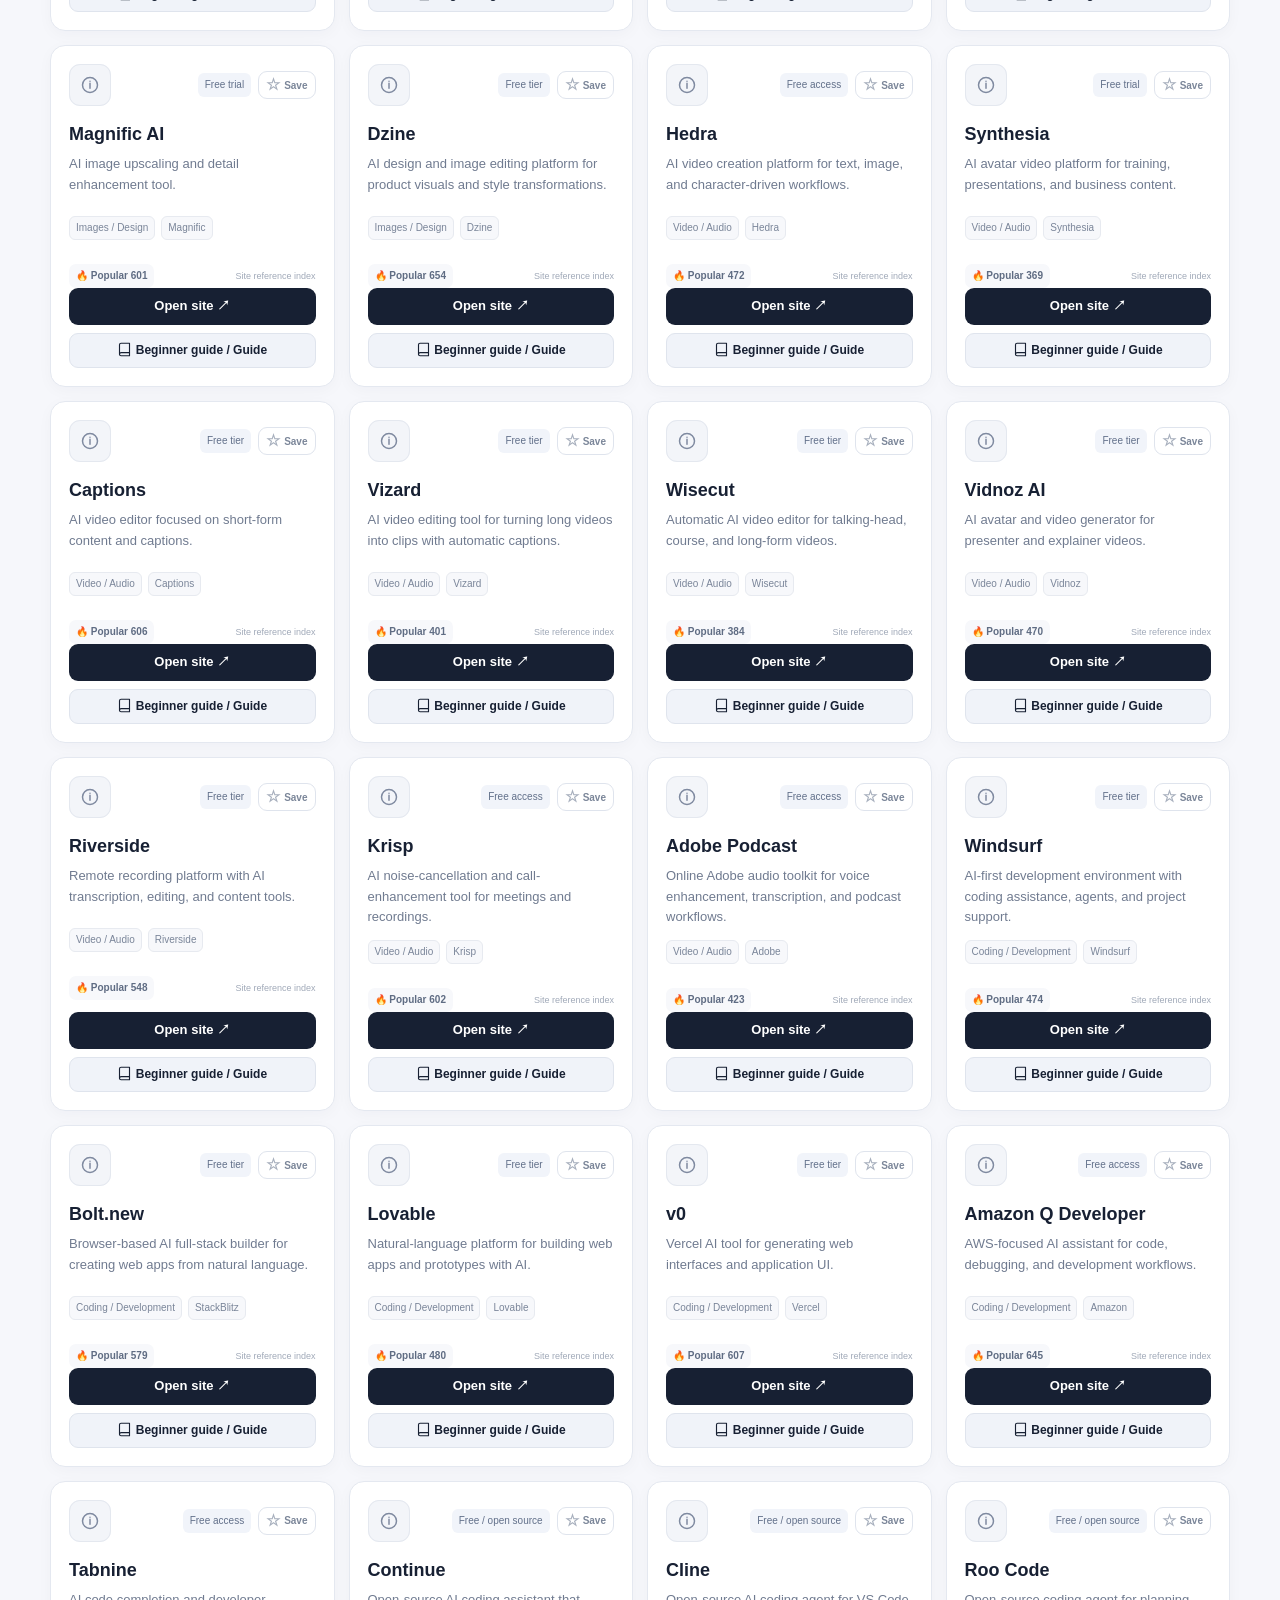
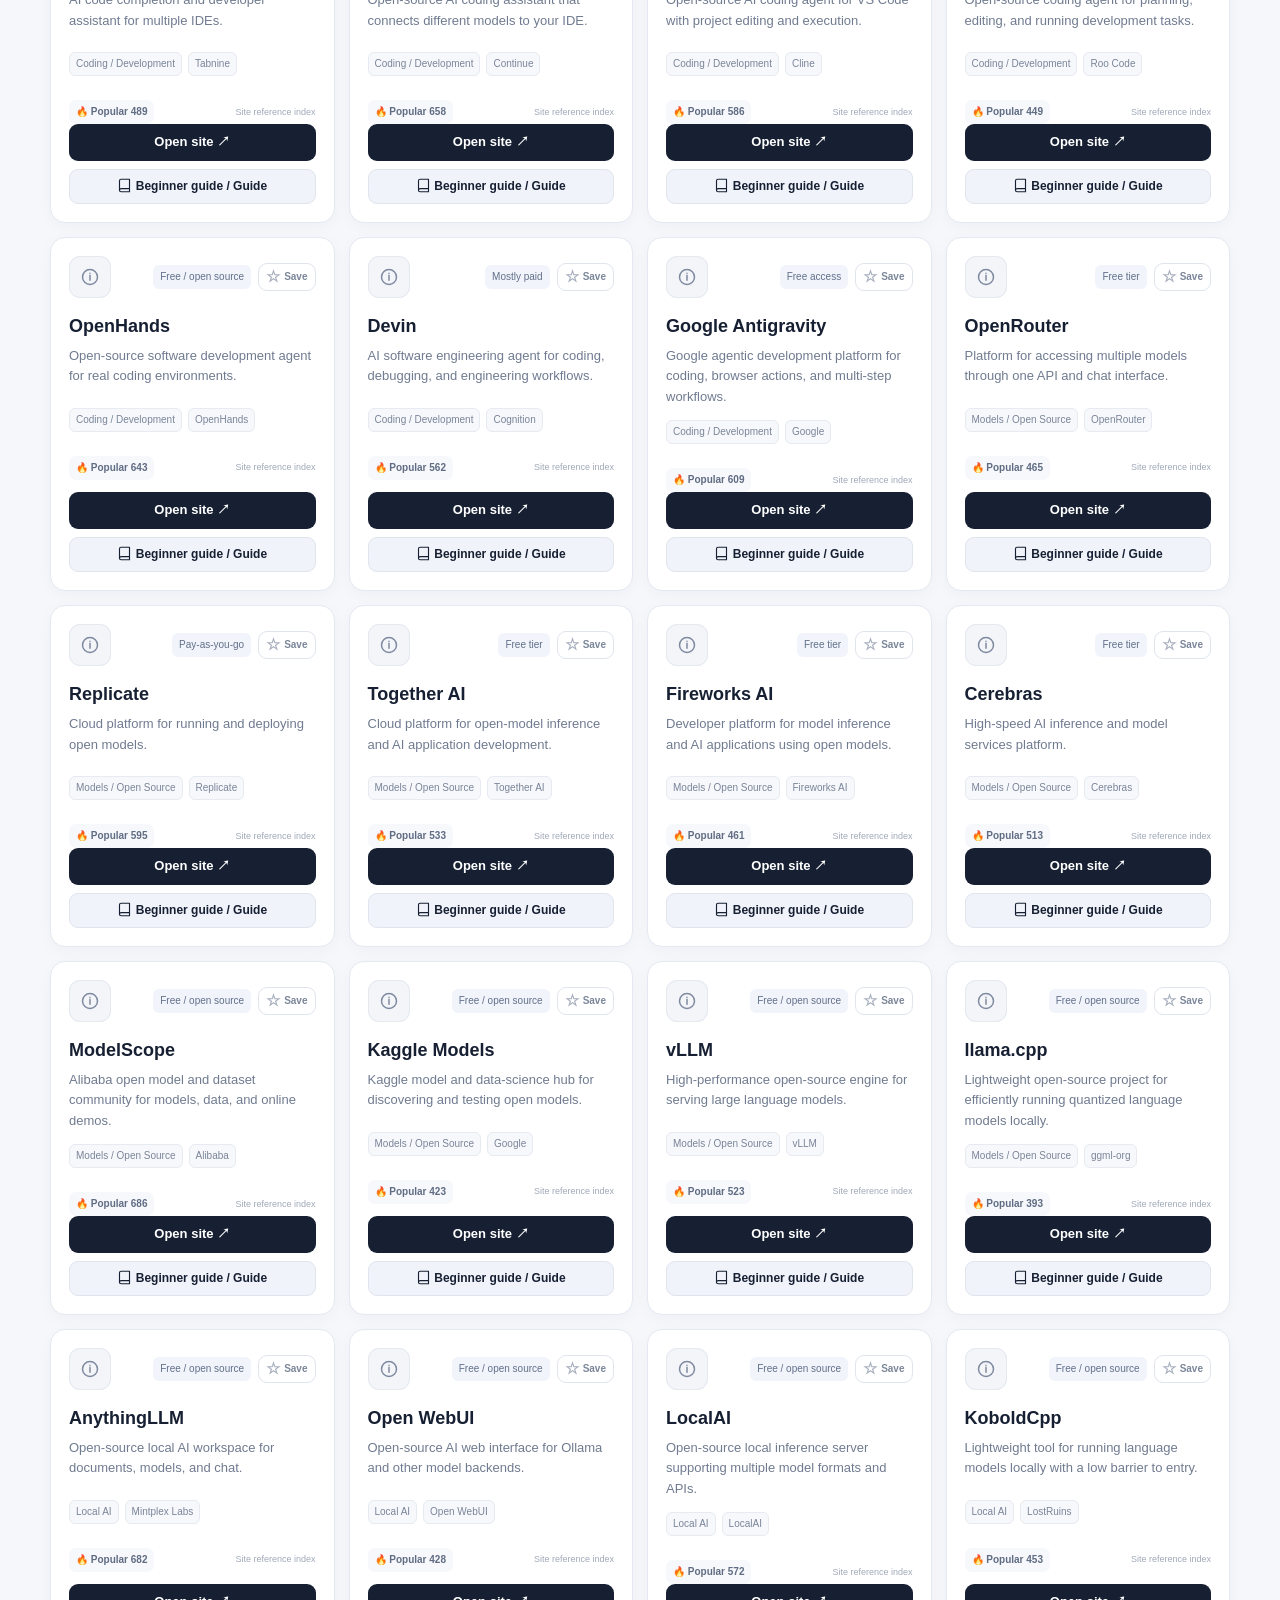
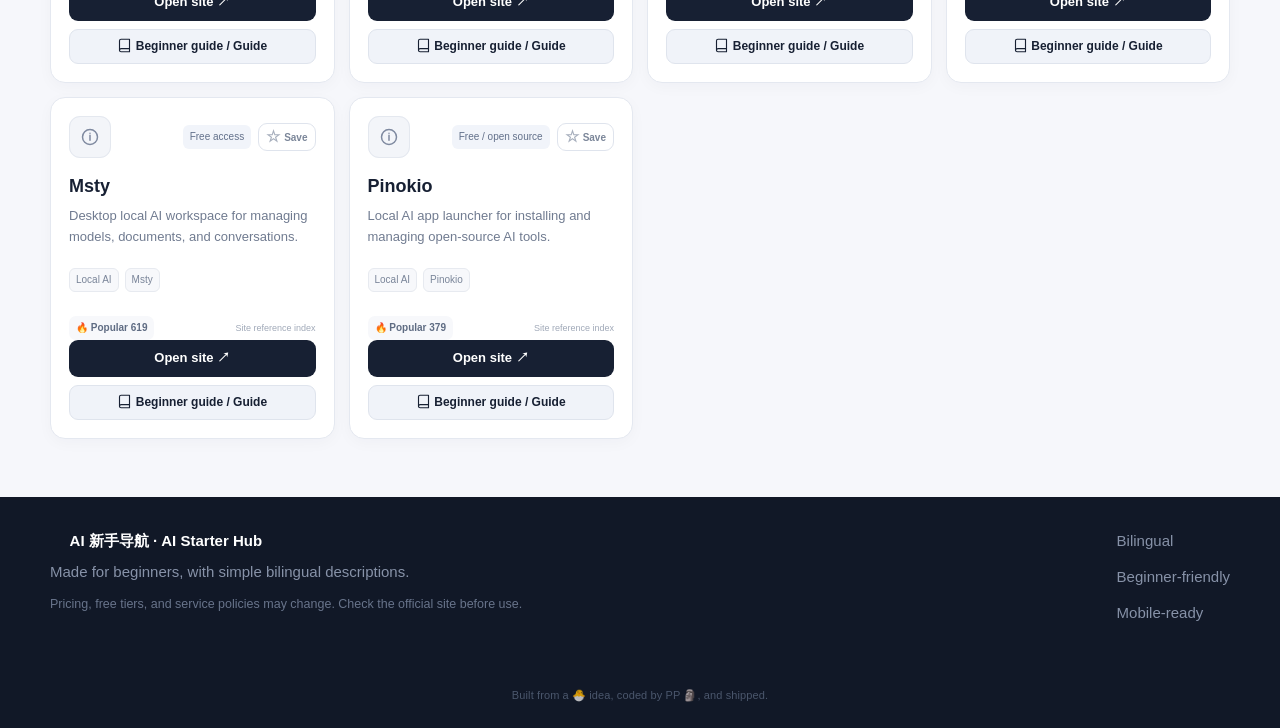
==== commit 6393c79a: "fix: keep book icon on tutorial entry" ====
--- a/index.html
+++ b/index.html
@@ -32,7 +32,7 @@
 <main class="wrap">
 <section class="starter" aria-labelledby="starter-title">
   <div class="sectionhead"><div><small>START HERE / 从这里开始</small><h2 id="starter-title">你想让 AI 帮你做什么？</h2><p class="section-sub">What do you want AI to do?</p></div><div class="starter-head-actions">
-    <a class="starter-guide" href="tutorials/index.html"><span class="starter-guide-logo" aria-hidden="true"><img src="ai-starter-hub-mark.svg" alt="" loading="lazy"></span><span><strong>新手教程 / Guides</strong><small>不会用？先学一步</small></span><b>→</b></a>
+    <a class="starter-guide" href="tutorials/index.html"><span class="starter-guide-logo icon-slot" aria-hidden="true"><svg class="ui-svg" viewBox="0 0 24 24" aria-hidden="true" focusable="false" fill="none" stroke="currentColor" stroke-width="1.8" stroke-linecap="round" stroke-linejoin="round"><path d="M4 19.5A2.5 2.5 0 0 1 6.5 17H20"/><path d="M6.5 2H20v20H6.5A2.5 2.5 0 0 1 4 19.5v-15A2.5 2.5 0 0 1 6.5 2Z"/></svg></span><span><strong>新手教程 / Guides</strong><small>不会用？先学一步</small></span><b>→</b></a>
     <a class="spcx-ad-card" href="https://js.spcxnet.com/#/register?code=g1P4f18Z" target="_blank" rel="sponsored nofollow noopener" aria-label="Space X 广告，点击进入注册页面">
       <span class="spcx-ad-copy">
         <strong>Space X · AI 网络服务</strong>
--- a/style.css
+++ b/style.css
@@ -32,10 +32,10 @@
 
 /* Beginner guide entry logo */
 .starter-guide{gap:11px}
-.starter-guide-logo{width:38px!important;height:38px!important;min-width:38px;border-radius:11px;background:#f0f3f9;border:1px solid #e1e6ef;color:#5c6a83;display:grid!important;place-items:center!important;box-shadow:inset 0 0 0 1px #ffffff80}
-.starter-guide-logo .ui-svg{width:21px!important;height:21px!important}
-.starter-guide>span:nth-child(2){min-width:0}
-@media(max-width:520px){.starter-guide-logo{width:36px!important;height:36px!important;min-width:36px}.starter-guide-logo .ui-svg{width:20px!important;height:20px!important}}
+.starter-guide-logo{width:clamp(30px,4vw,38px)!important;aspect-ratio:1/1;height:auto!important;min-width:30px;border-radius:11px;background:#f0f3f9;border:1px solid #e1e6ef;display:grid!important;place-items:center!important;overflow:hidden;flex:0 0 auto;box-shadow:inset 0 0 0 1px #ffffff80}
+.starter-guide-logo img{width:100%;height:100%;max-width:100%;max-height:100%;object-fit:contain;display:block}
+.starter-guide>span:nth-child(2){min-width:0;flex:1 1 auto}
+.starter-guide b{flex:0 0 auto}
 
 /* Favorite controls and lightweight heat index */
 .card-top-actions{display:flex;align-items:center;gap:7px}
@@ -66,7 +66,7 @@
 
 /* Mobile compact pass 2 */
 html{-webkit-text-size-adjust:100%;text-size-adjust:100%}
-@media(max-width:520px){.hero h1{font-size:34px}.hero p{font-size:14px;line-height:1.5}.hero p small{font-size:11px}.searchbox{margin-top:20px;padding:0 12px;border-radius:12px}.searchbox input{font-size:13px;padding:13px 0}.searchbox .search-icon{font-size:17px}.suggestions{top:calc(100% + 6px);border-radius:12px}.suggest-title{padding:9px 11px 5px;font-size:9px}.sectionhead h2{font-size:21px}.section-sub{font-size:11px}.starter{padding-top:24px}.starter-grid{gap:6px;margin-top:10px}.starter-card{padding:8px 9px;min-height:72px;border-radius:10px;grid-template-columns:1fr}.starter-card>span{width:28px;height:28px;border-radius:8px;margin-bottom:4px}.starter-card>.icon-slot .brand-icon{width:28px;height:28px}.starter-card>.icon-slot .ui-svg{width:17px;height:17px}.starter-card strong{font-size:11.5px;line-height:1.2}.starter-card small{font-size:8.5px;line-height:1.25}.starter-guide{max-width:205px;padding:7px 8px;gap:7px}.starter-guide strong{font-size:10px}.starter-guide small{font-size:8px}.starter-guide b{font-size:14px}.starter-guide-logo{width:30px!important;height:30px!important;min-width:30px}.starter-guide-logo .ui-svg{width:17px!important;height:17px!important}.cats{gap:6px}.cat{padding:6px 9px;font-size:9px;border-radius:8px}}
+@media(max-width:520px){.hero h1{font-size:34px}.hero p{font-size:14px;line-height:1.5}.hero p small{font-size:11px}.searchbox{margin-top:20px;padding:0 12px;border-radius:12px}.searchbox input{font-size:13px;padding:13px 0}.searchbox .search-icon{font-size:17px}.suggestions{top:calc(100% + 6px);border-radius:12px}.suggest-title{padding:9px 11px 5px;font-size:9px}.sectionhead h2{font-size:21px}.section-sub{font-size:11px}.starter{padding-top:24px}.starter-grid{gap:6px;margin-top:10px}.starter-card{padding:8px 9px;min-height:72px;border-radius:10px;grid-template-columns:1fr}.starter-card>span{width:28px;height:28px;border-radius:8px;margin-bottom:4px}.starter-card>.icon-slot .brand-icon{width:28px;height:28px}.starter-card>.icon-slot .ui-svg{width:17px;height:17px}.starter-card strong{font-size:11.5px;line-height:1.2}.starter-card small{font-size:8.5px;line-height:1.25}.starter-guide{max-width:205px;padding:7px 8px;gap:7px}.starter-guide strong{font-size:10px}.starter-guide small{font-size:8px}.starter-guide b{font-size:14px}.starter-guide-logo{width:clamp(28px,8vw,32px)!important;min-width:28px}.starter-guide-logo .ui-svg{width:17px!important;height:17px!important}.cats{gap:6px}.cat{padding:6px 9px;font-size:9px;border-radius:8px}}
 
 /* Search chips hard compact mobile fix */
 @media(max-width:520px){.searchbox .suggestions .suggest-chips{grid-template-columns:repeat(2,minmax(0,1fr)) !important;gap:5px !important;padding:5px 9px 8px !important}.searchbox .suggestions .suggest-chips .suggest-chip{box-sizing:border-box !important;width:100% !important;min-width:0 !important;min-height:0 !important;height:27px !important;padding:3px 6px !important;margin:0 !important;border-radius:7px !important;gap:3px !important;font:500 9px/11px -apple-system,BlinkMacSystemFont,"Segoe UI","PingFang SC","Microsoft YaHei",sans-serif !important;letter-spacing:0 !important;text-size-adjust:none !important;-webkit-text-size-adjust:none !important}.searchbox .suggestions .suggest-chips .suggest-chip > span:last-child{font-size:9px !important;line-height:11px !important;white-space:nowrap !important}.searchbox .suggestions .suggest-chips .chip-brands{gap:1px !important}.searchbox .suggestions .suggest-chips .chip-brands .brand-icon{width:11px !important;height:11px !important;min-width:11px !important;min-height:11px !important;border-radius:3px !important}.searchbox .suggestions .suggest-title{padding:8px 11px 4px !important;font-size:9px !important;line-height:12px !important}}
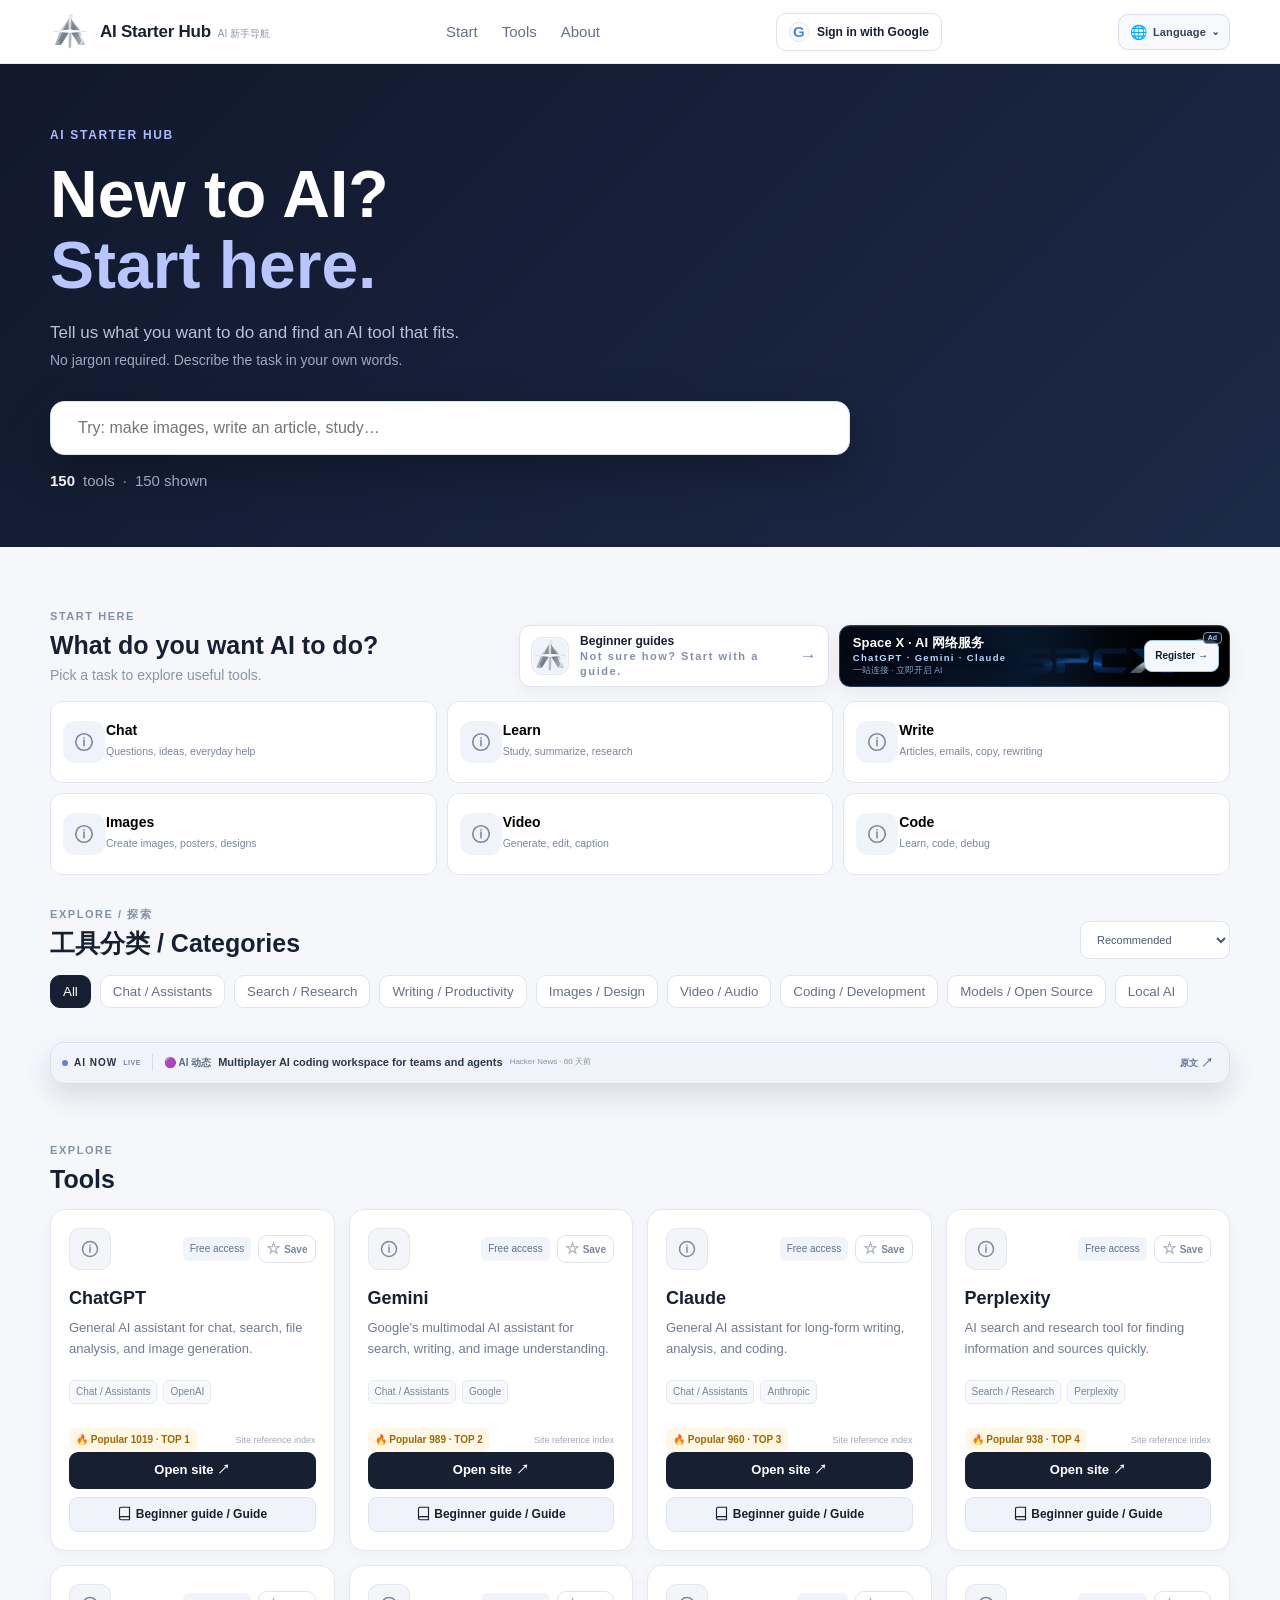
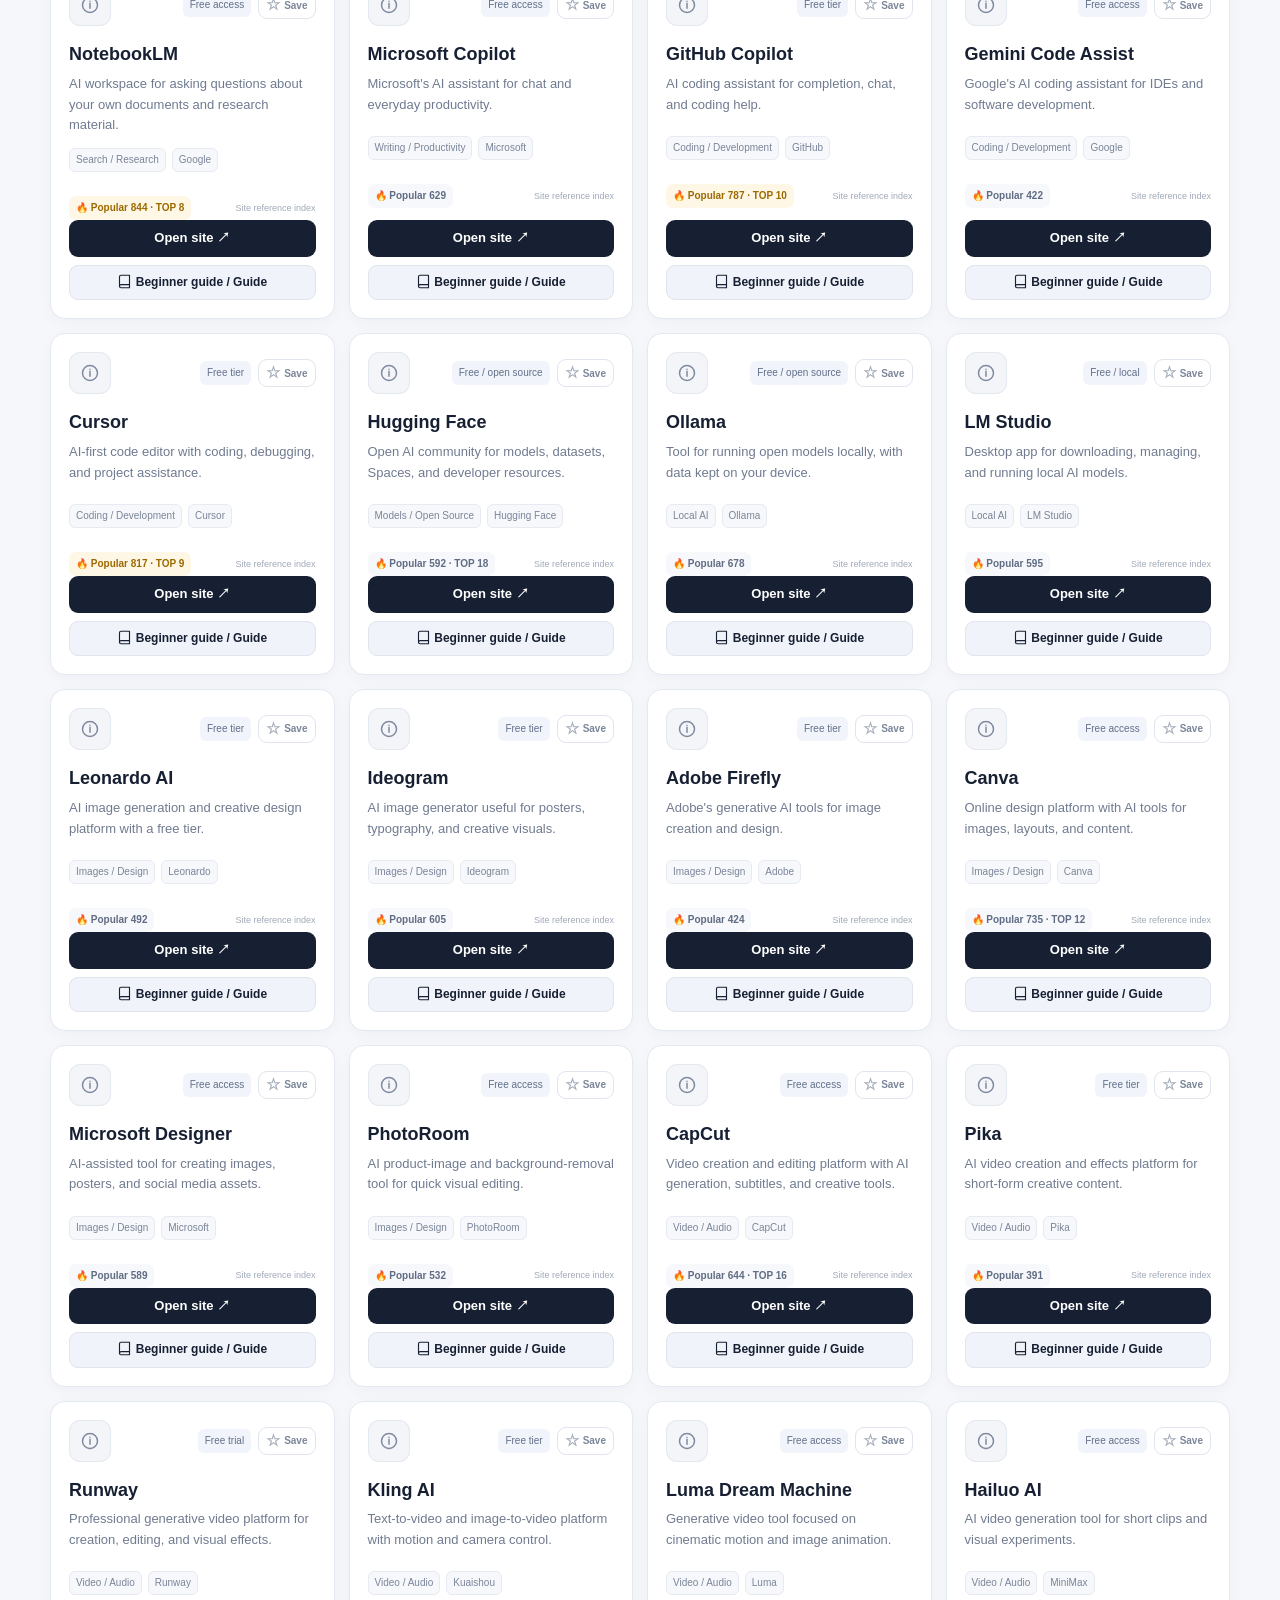
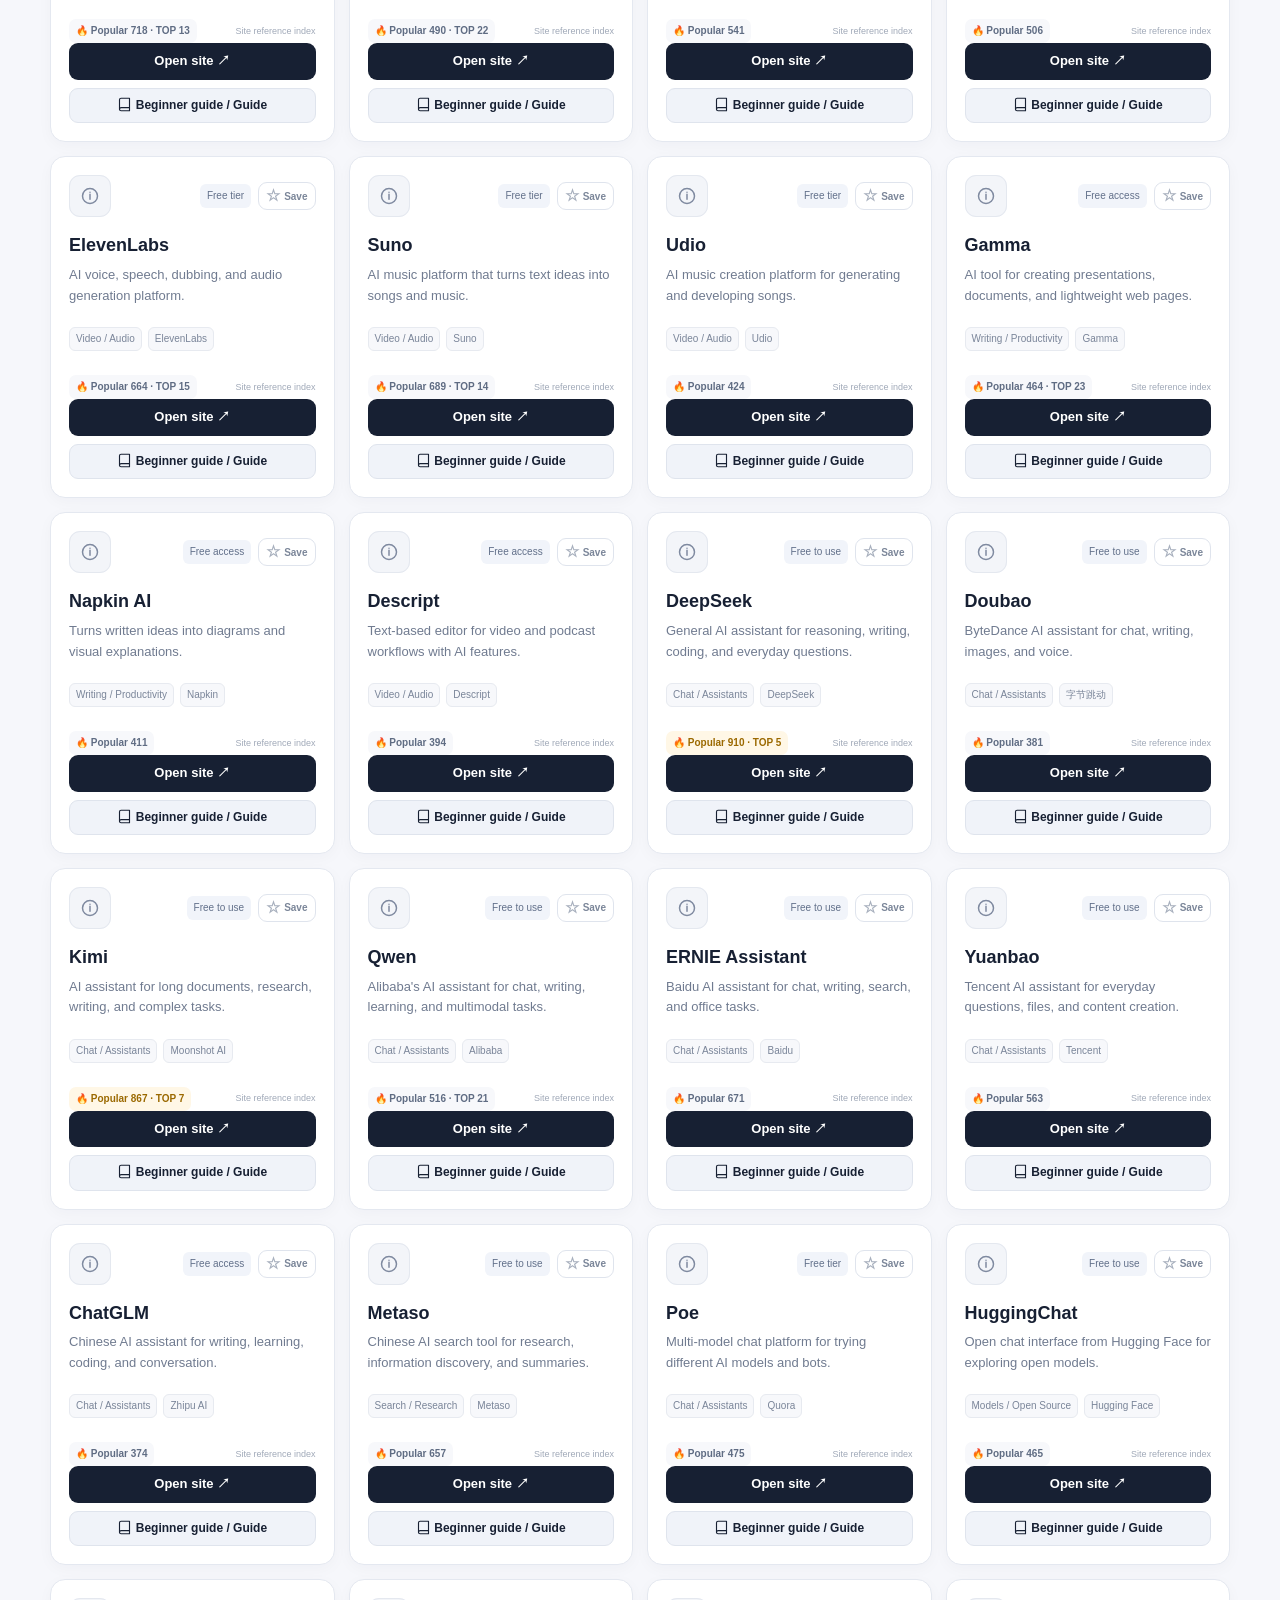
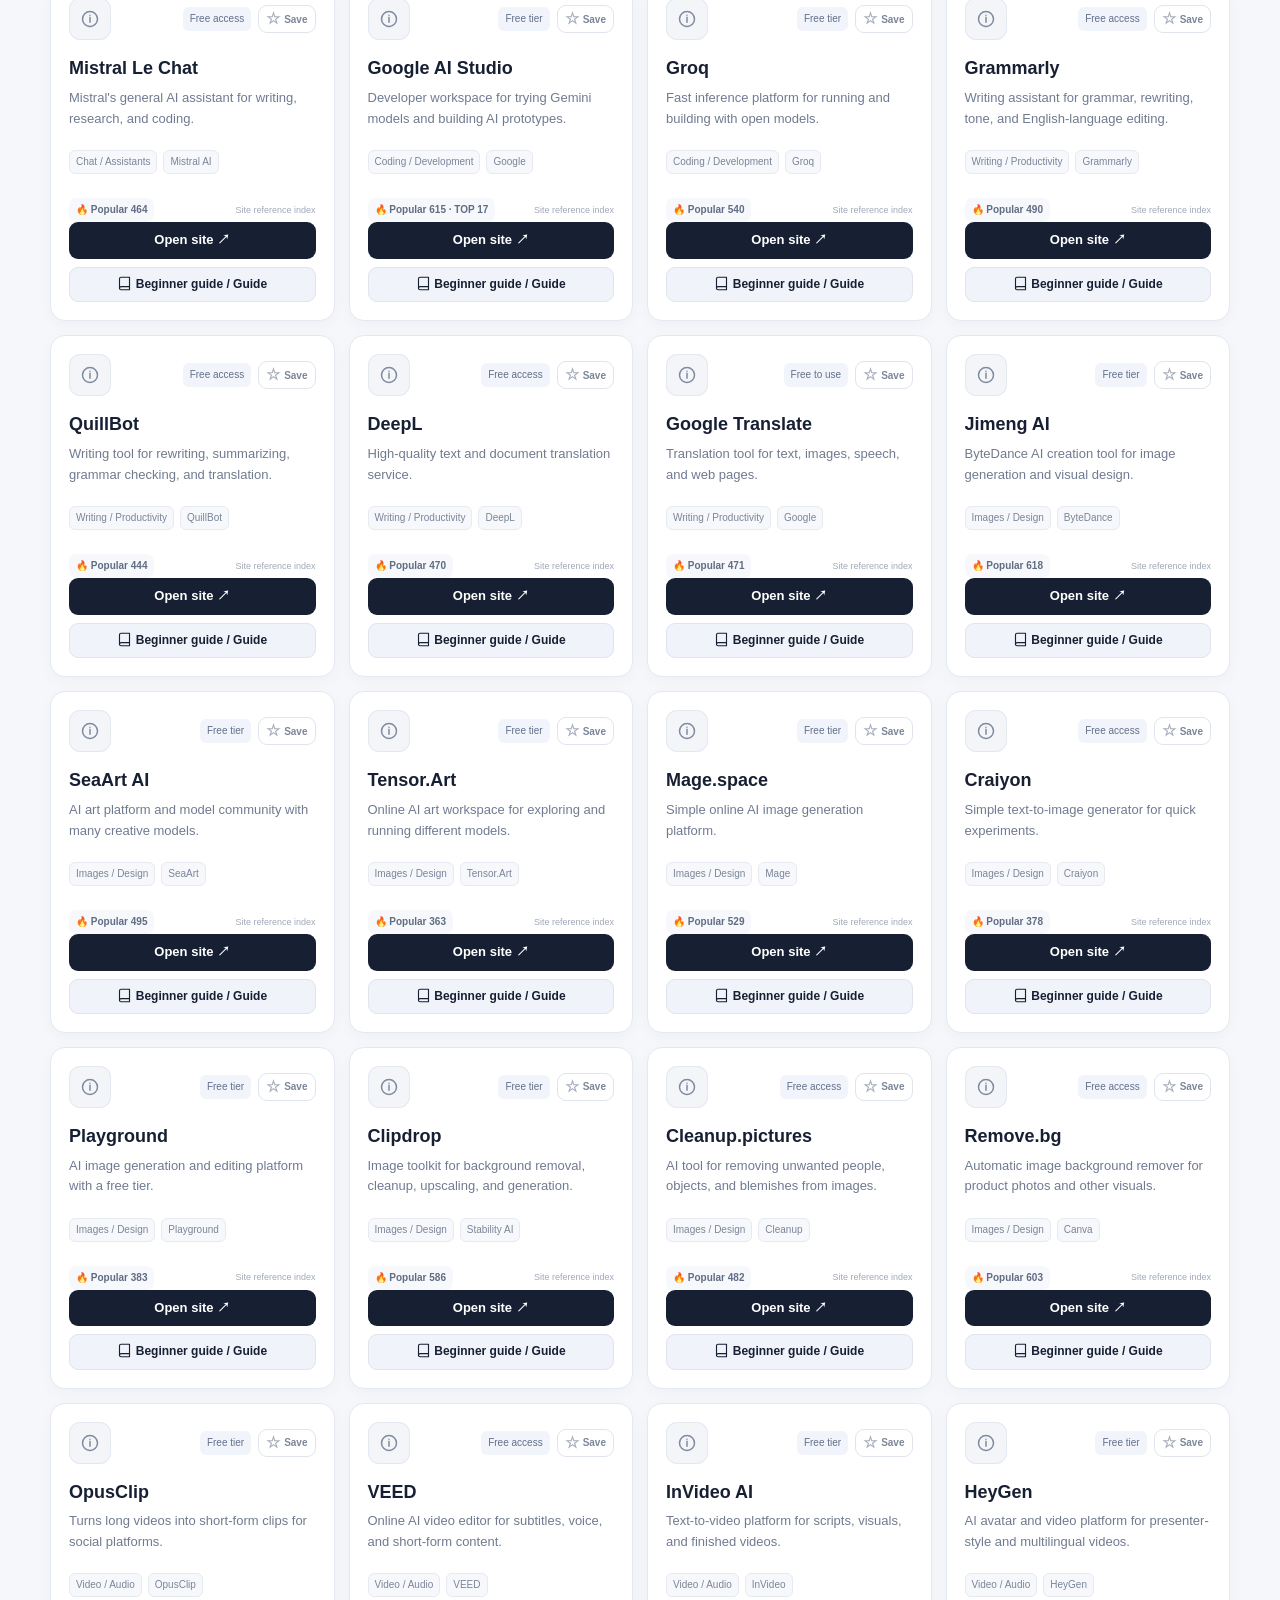
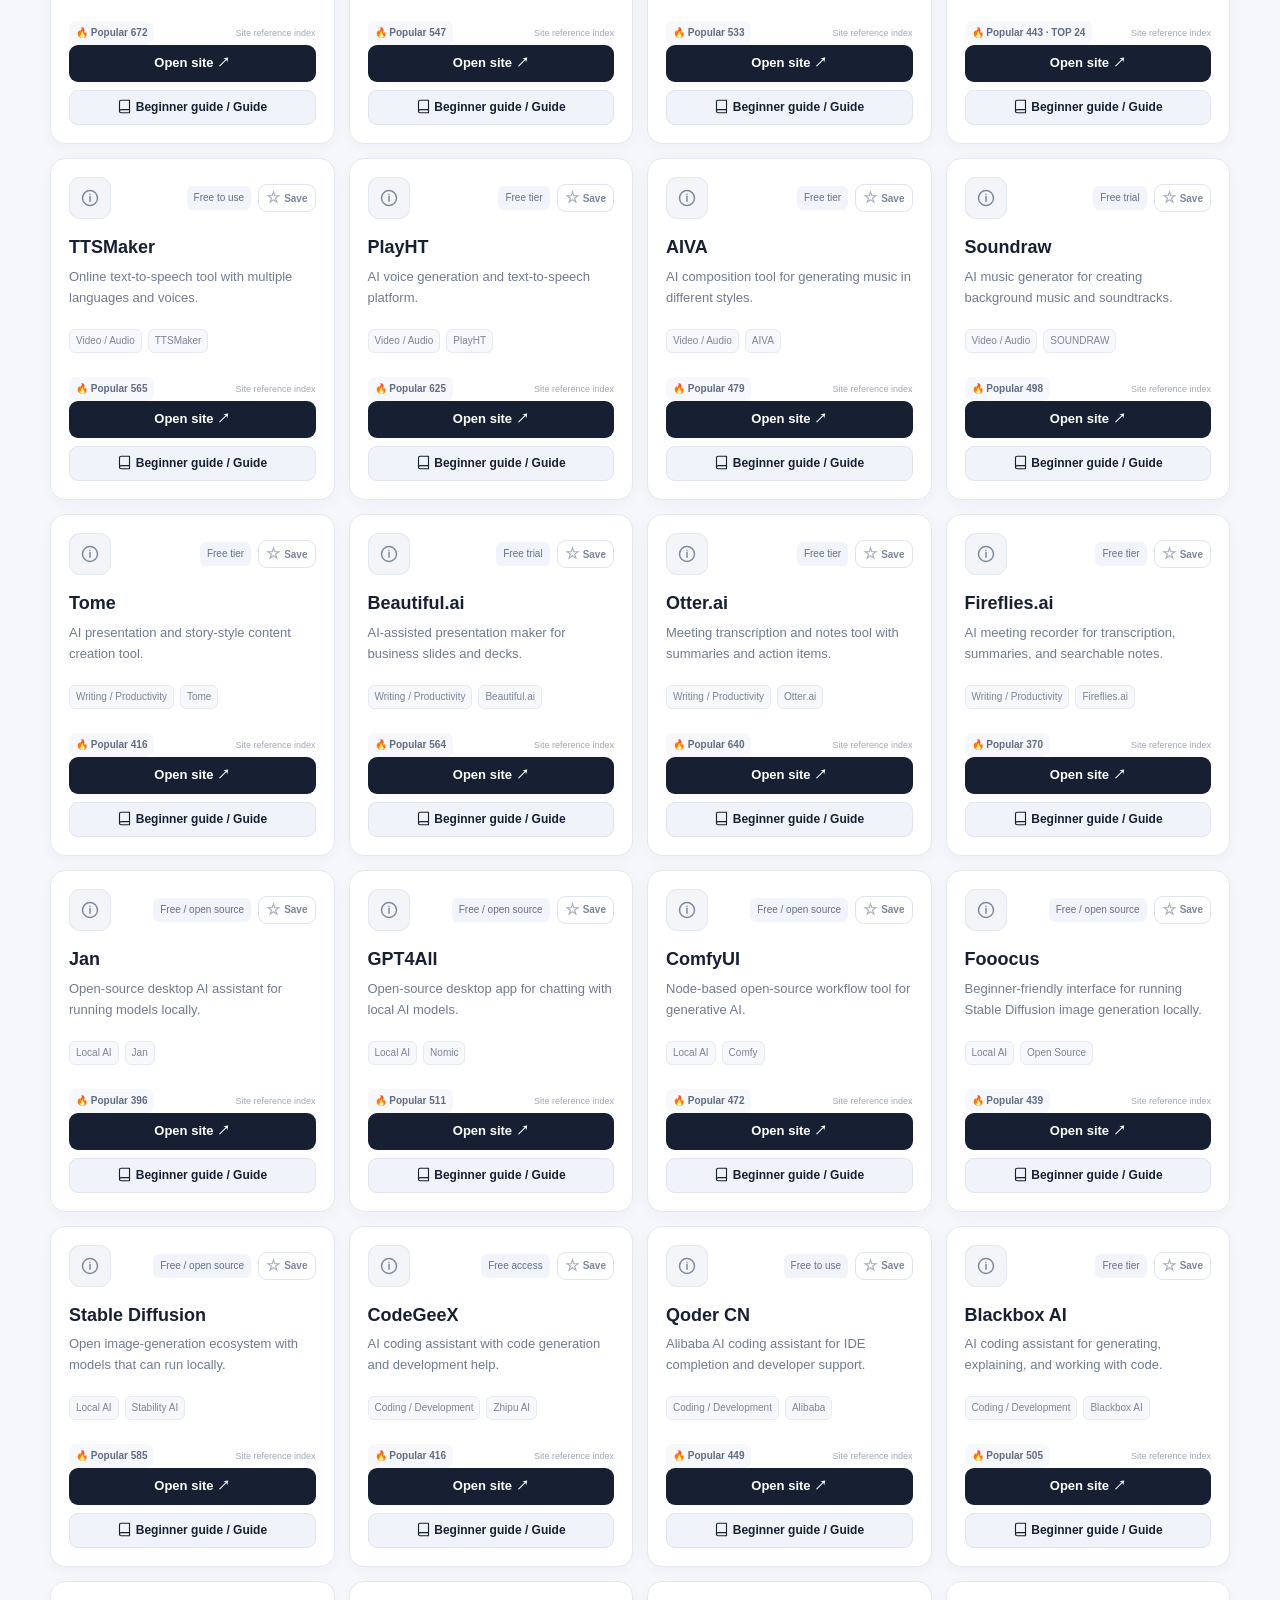
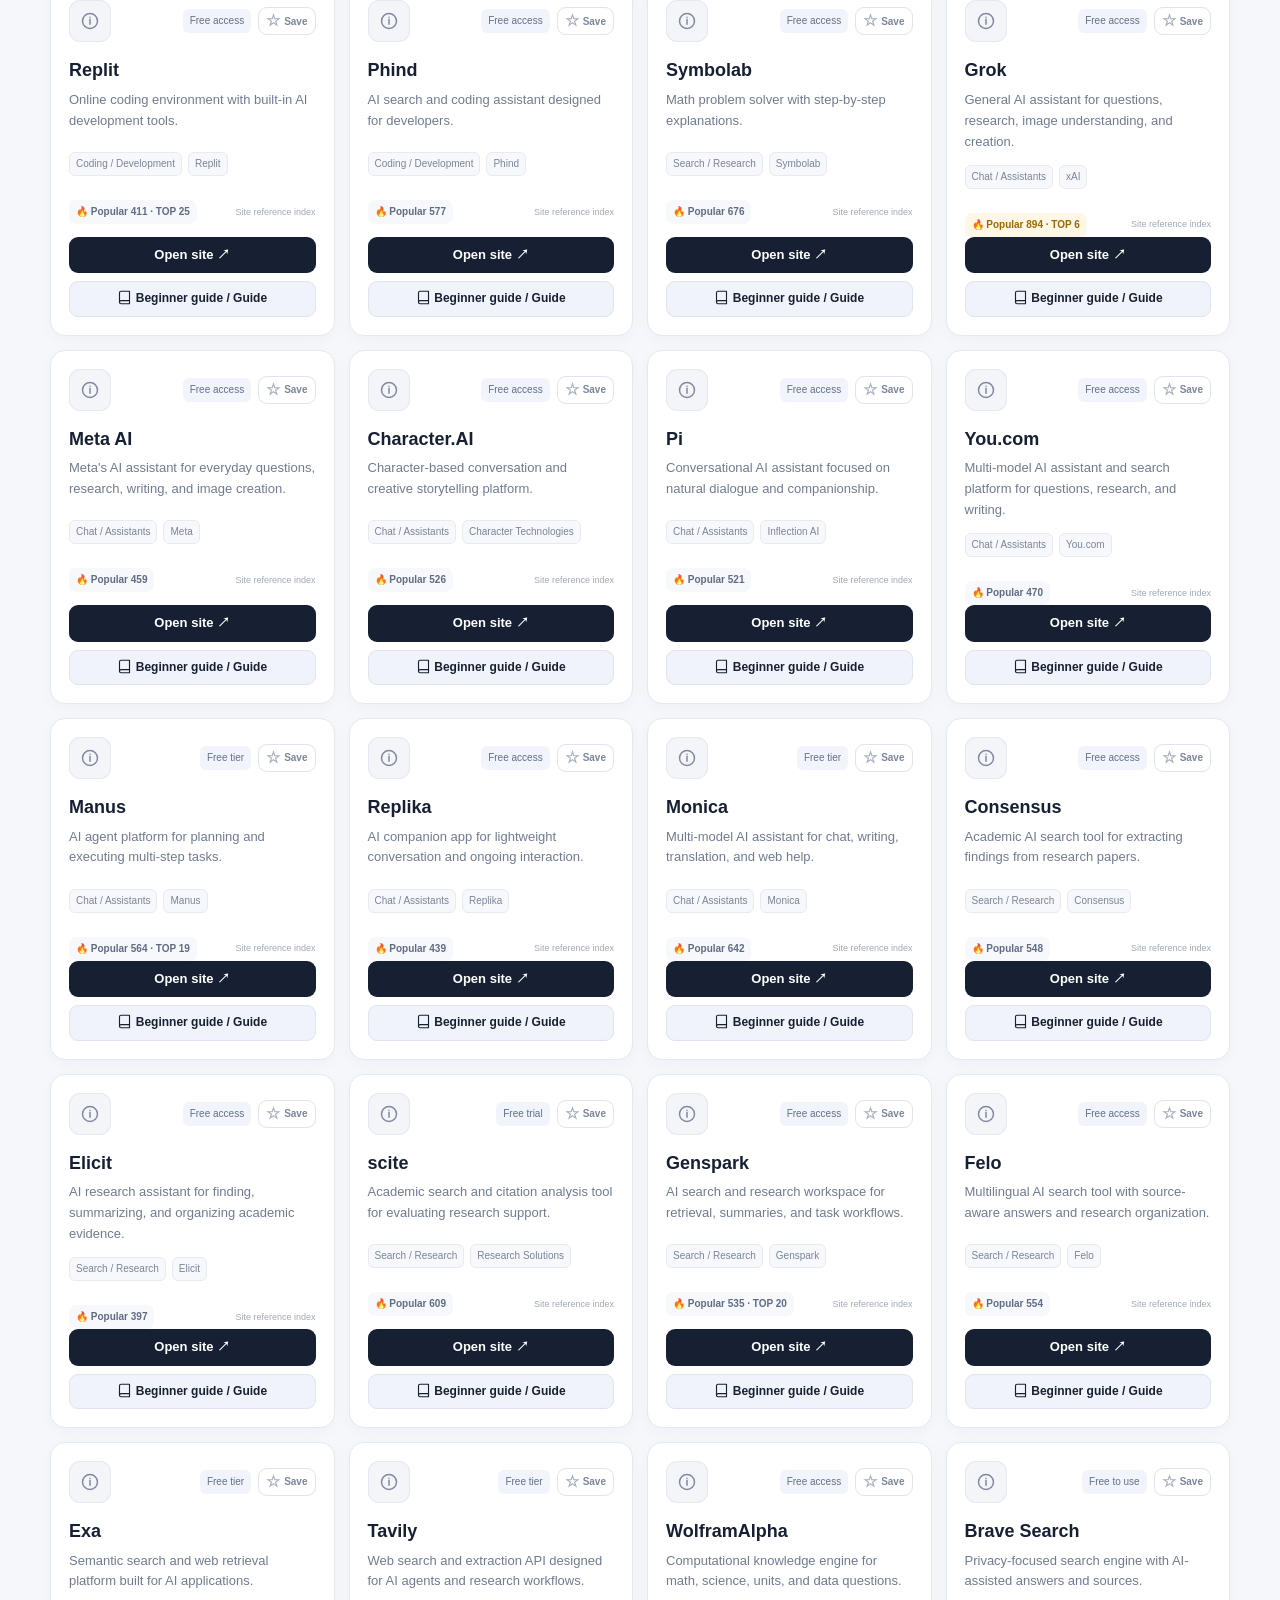
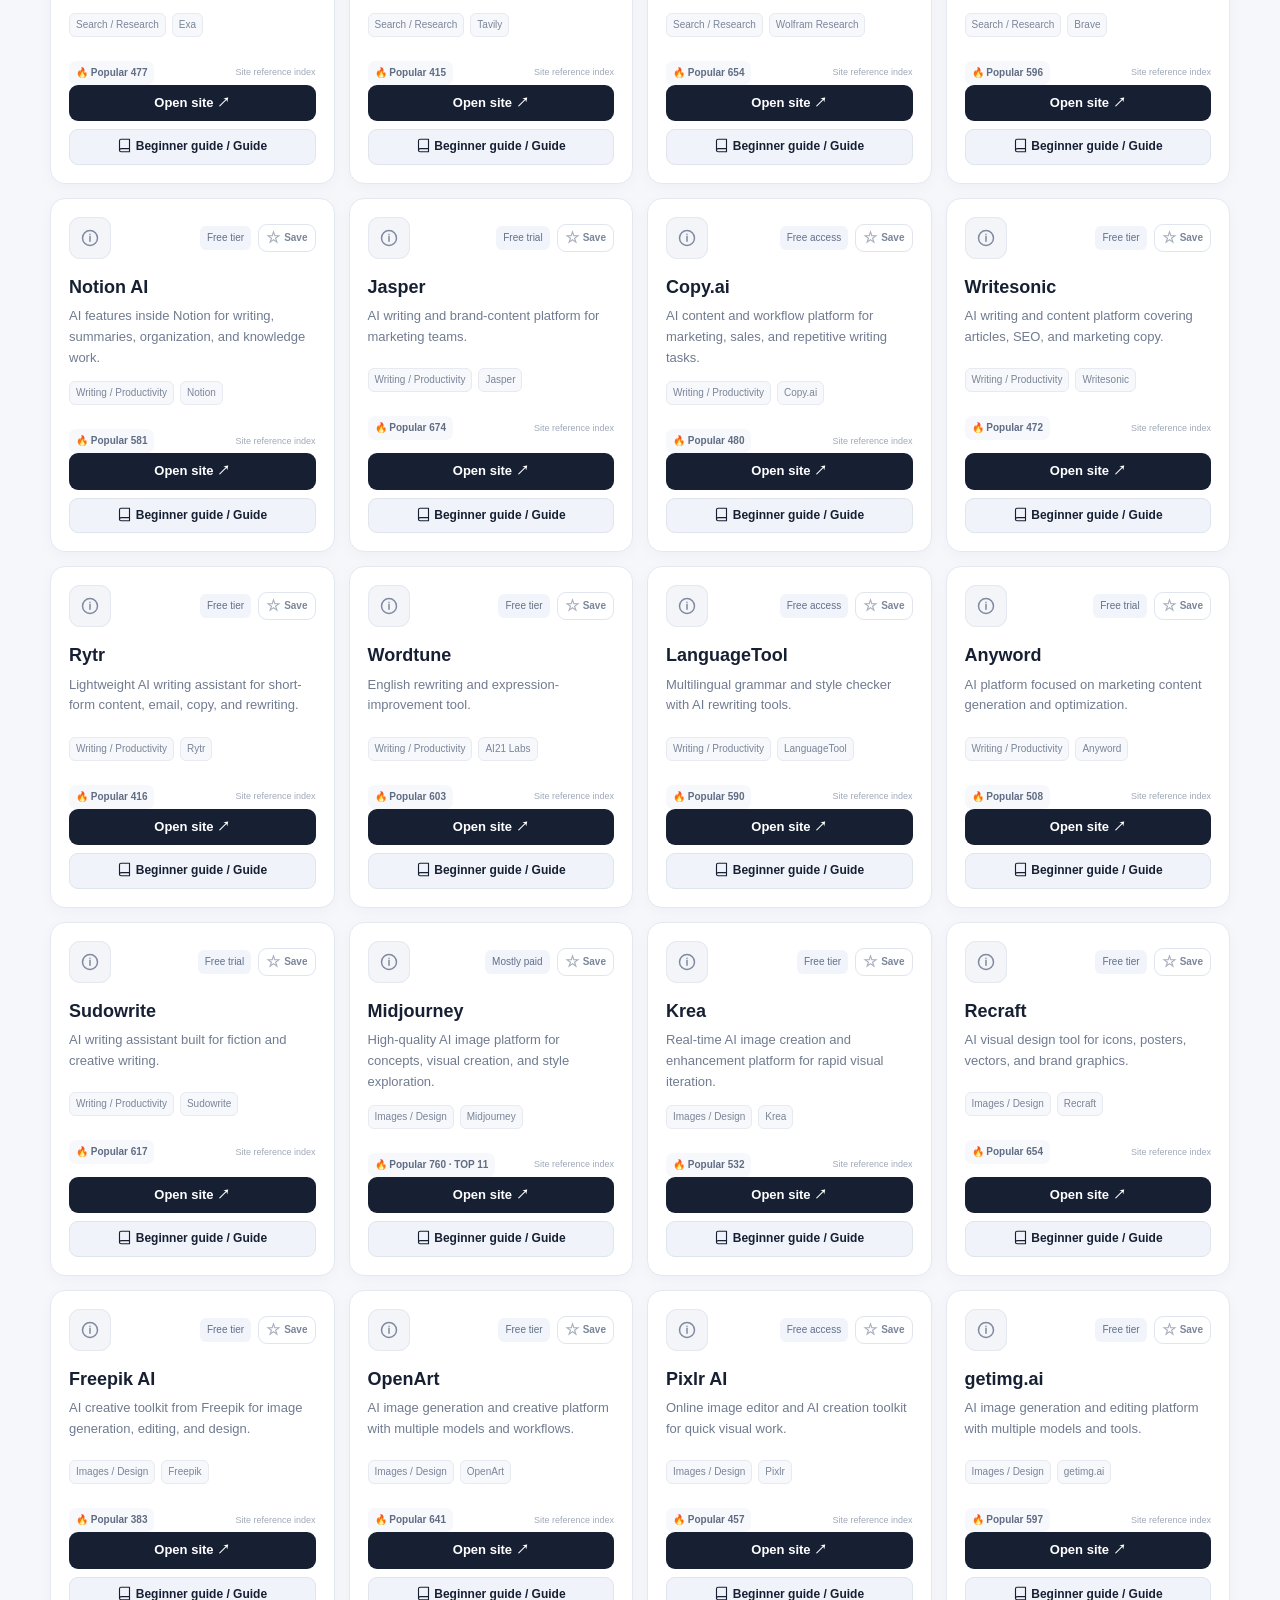
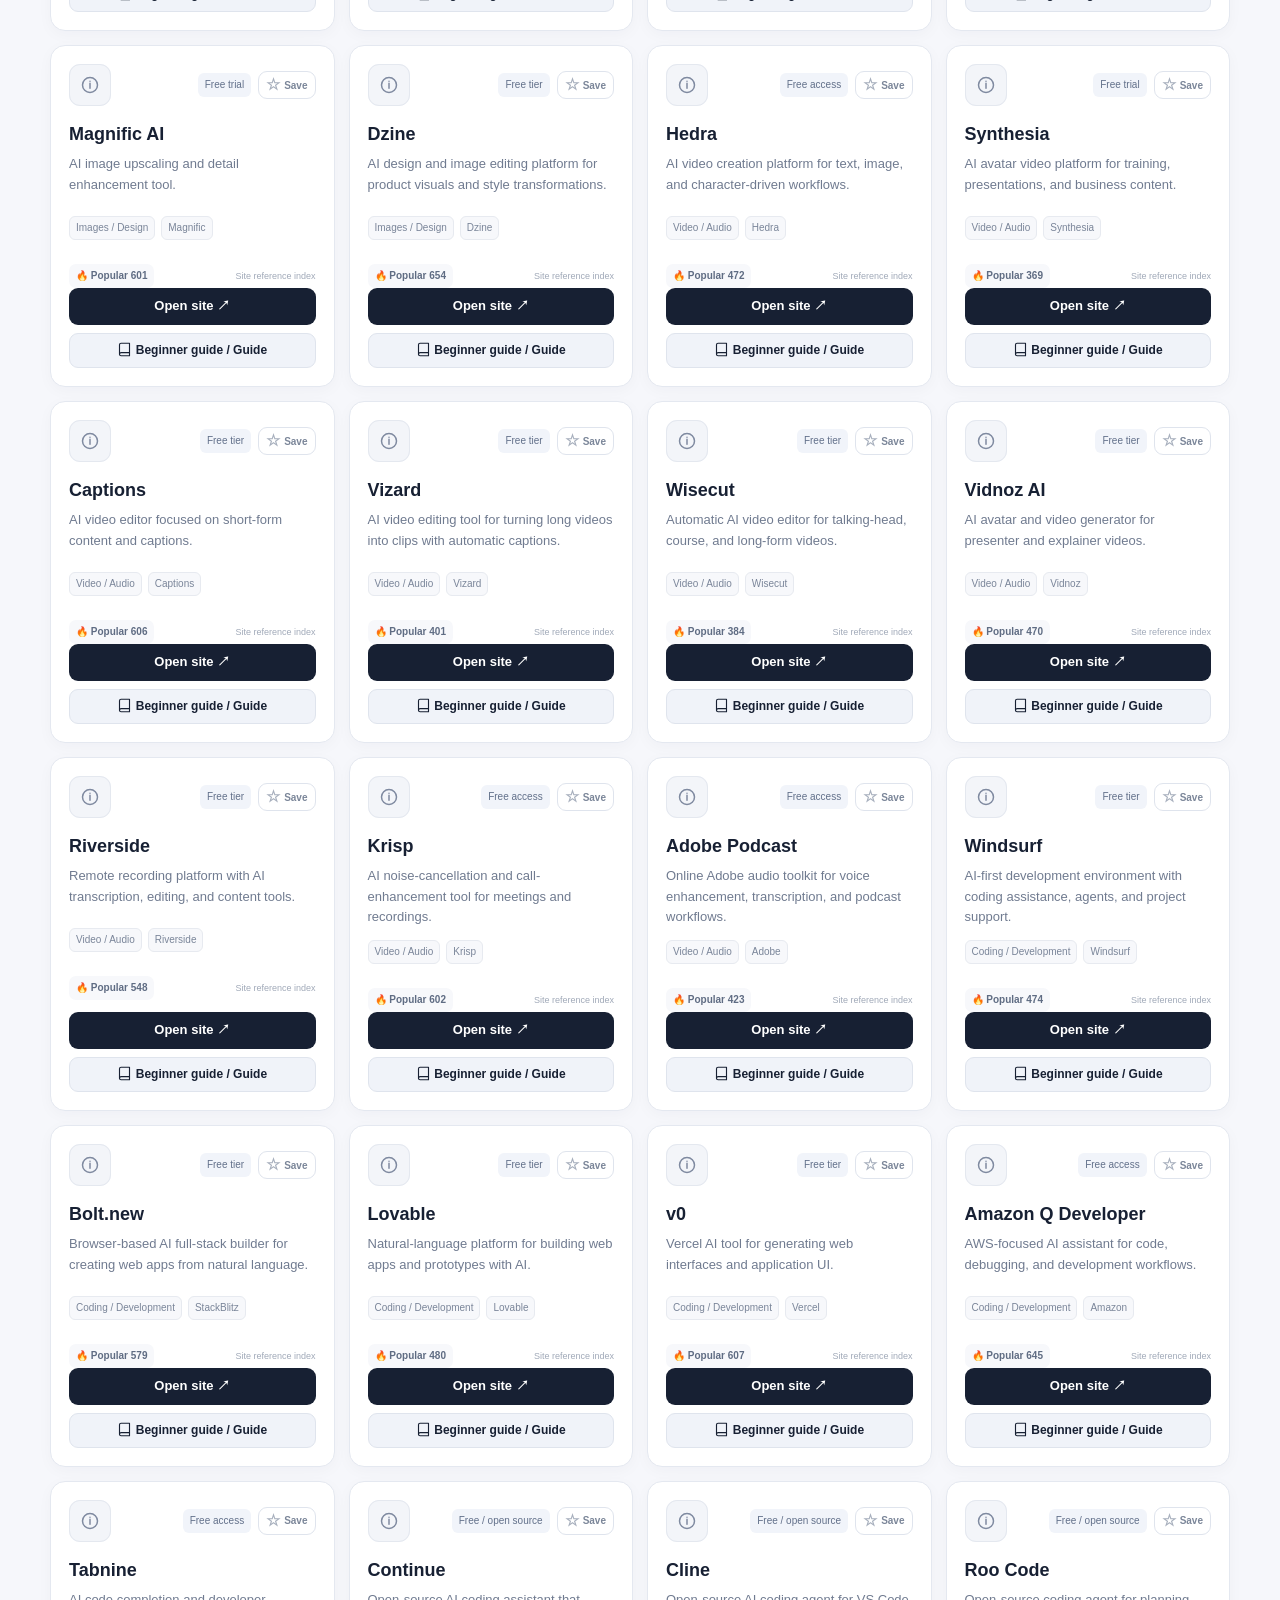
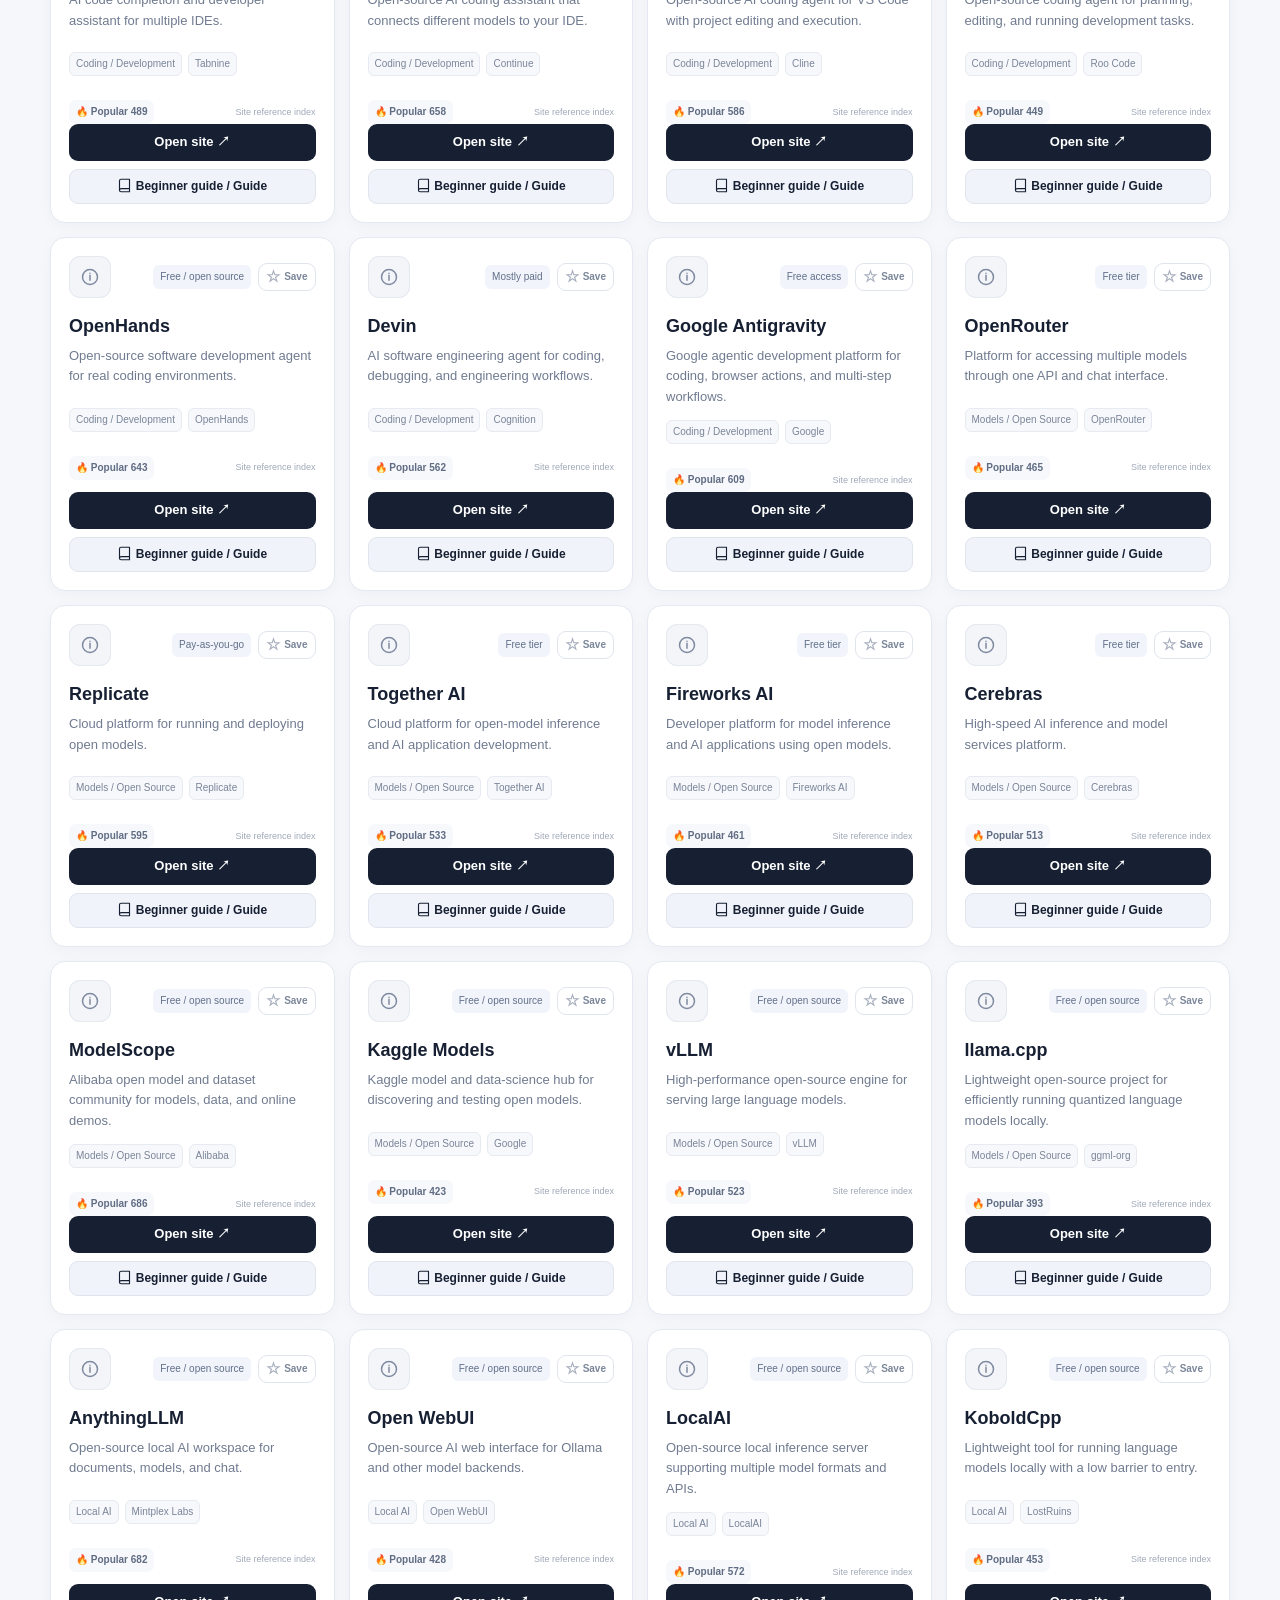
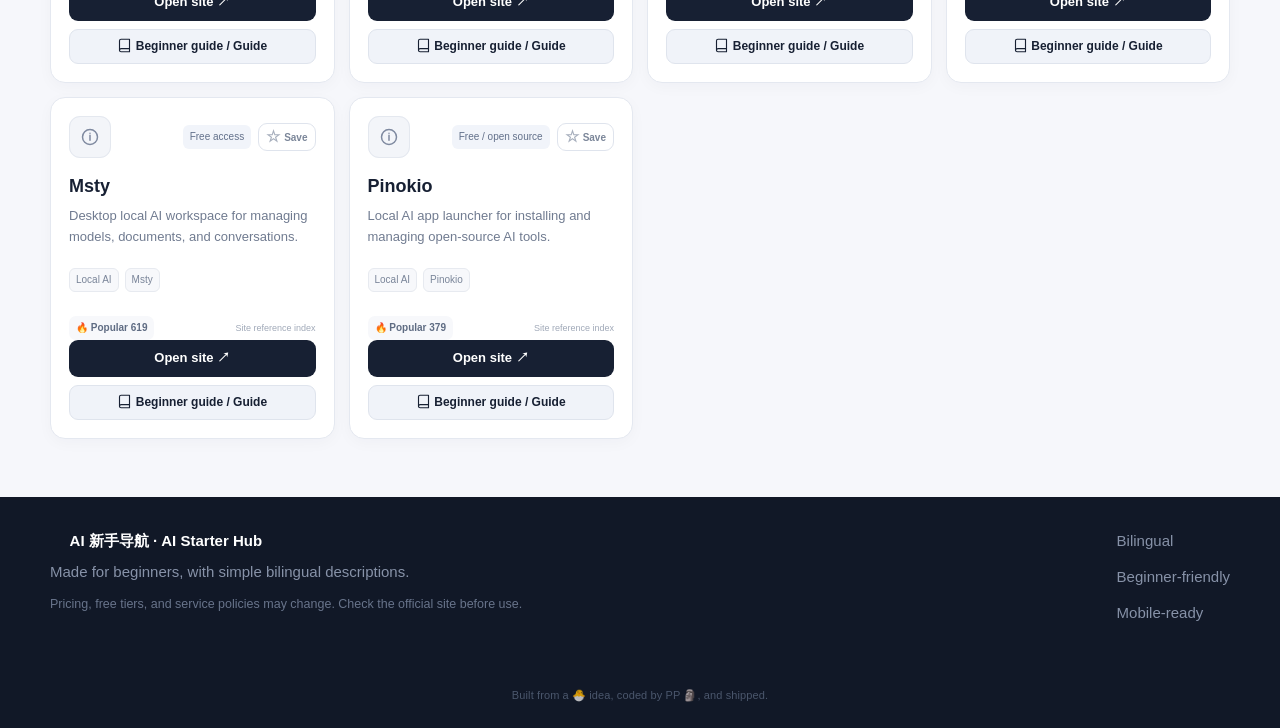
==== commit 60ca3aba: "fix: use official Hub logo in tutorial entry" ====
--- a/index.html
+++ b/index.html
@@ -32,7 +32,7 @@
 <main class="wrap">
 <section class="starter" aria-labelledby="starter-title">
   <div class="sectionhead"><div><small>START HERE / 从这里开始</small><h2 id="starter-title">你想让 AI 帮你做什么？</h2><p class="section-sub">What do you want AI to do?</p></div><div class="starter-head-actions">
-    <a class="starter-guide" href="tutorials/index.html"><span class="starter-guide-logo icon-slot" aria-hidden="true"><svg class="ui-svg" viewBox="0 0 24 24" aria-hidden="true" focusable="false" fill="none" stroke="currentColor" stroke-width="1.8" stroke-linecap="round" stroke-linejoin="round"><path d="M4 19.5A2.5 2.5 0 0 1 6.5 17H20"/><path d="M6.5 2H20v20H6.5A2.5 2.5 0 0 1 4 19.5v-15A2.5 2.5 0 0 1 6.5 2Z"/></svg></span><span><strong>新手教程 / Guides</strong><small>不会用？先学一步</small></span><b>→</b></a>
+    <a class="starter-guide" href="tutorials/index.html"><span class="starter-guide-logo" aria-hidden="true"><img src="ai-starter-hub-mark.svg" alt="" loading="lazy"></span><span><strong>新手教程 / Guides</strong><small>不会用？先学一步</small></span><b>→</b></a>
     <a class="spcx-ad-card" href="https://js.spcxnet.com/#/register?code=g1P4f18Z" target="_blank" rel="sponsored nofollow noopener" aria-label="Space X 广告，点击进入注册页面">
       <span class="spcx-ad-copy">
         <strong>Space X · AI 网络服务</strong>
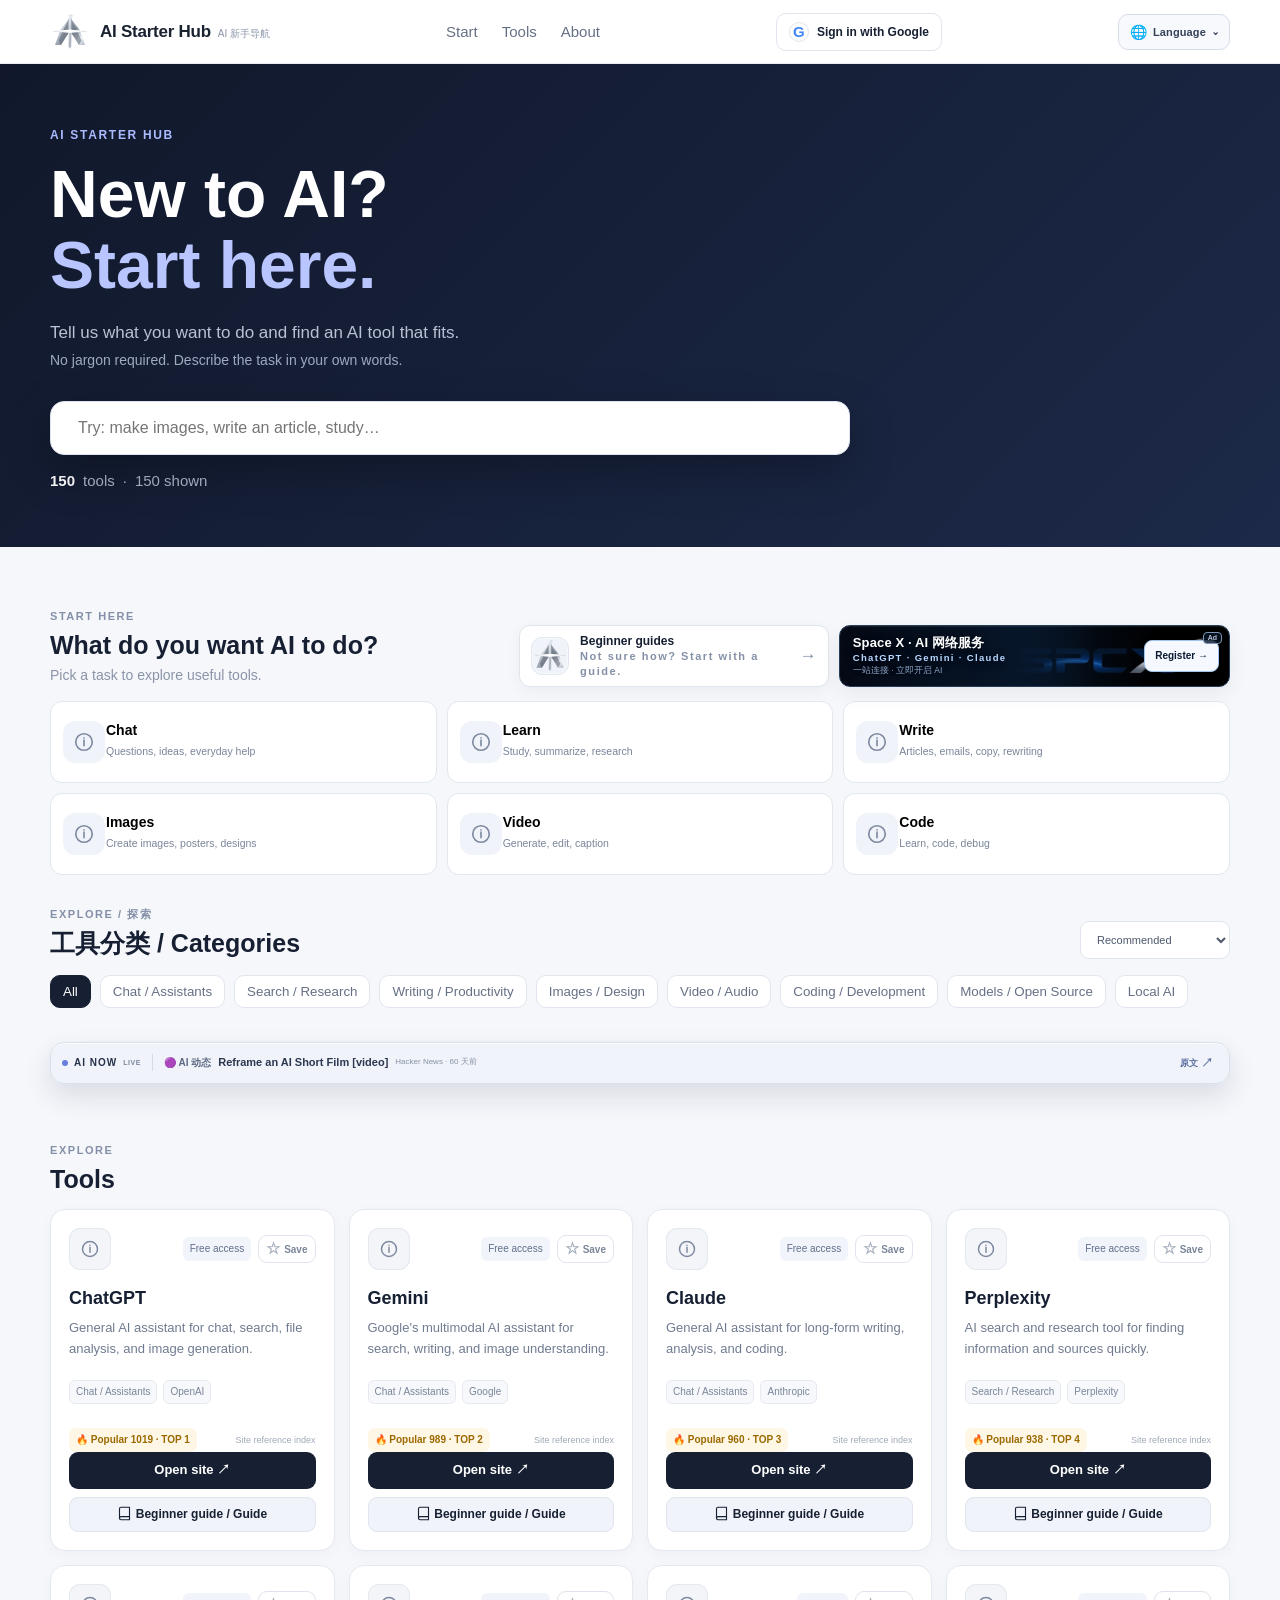
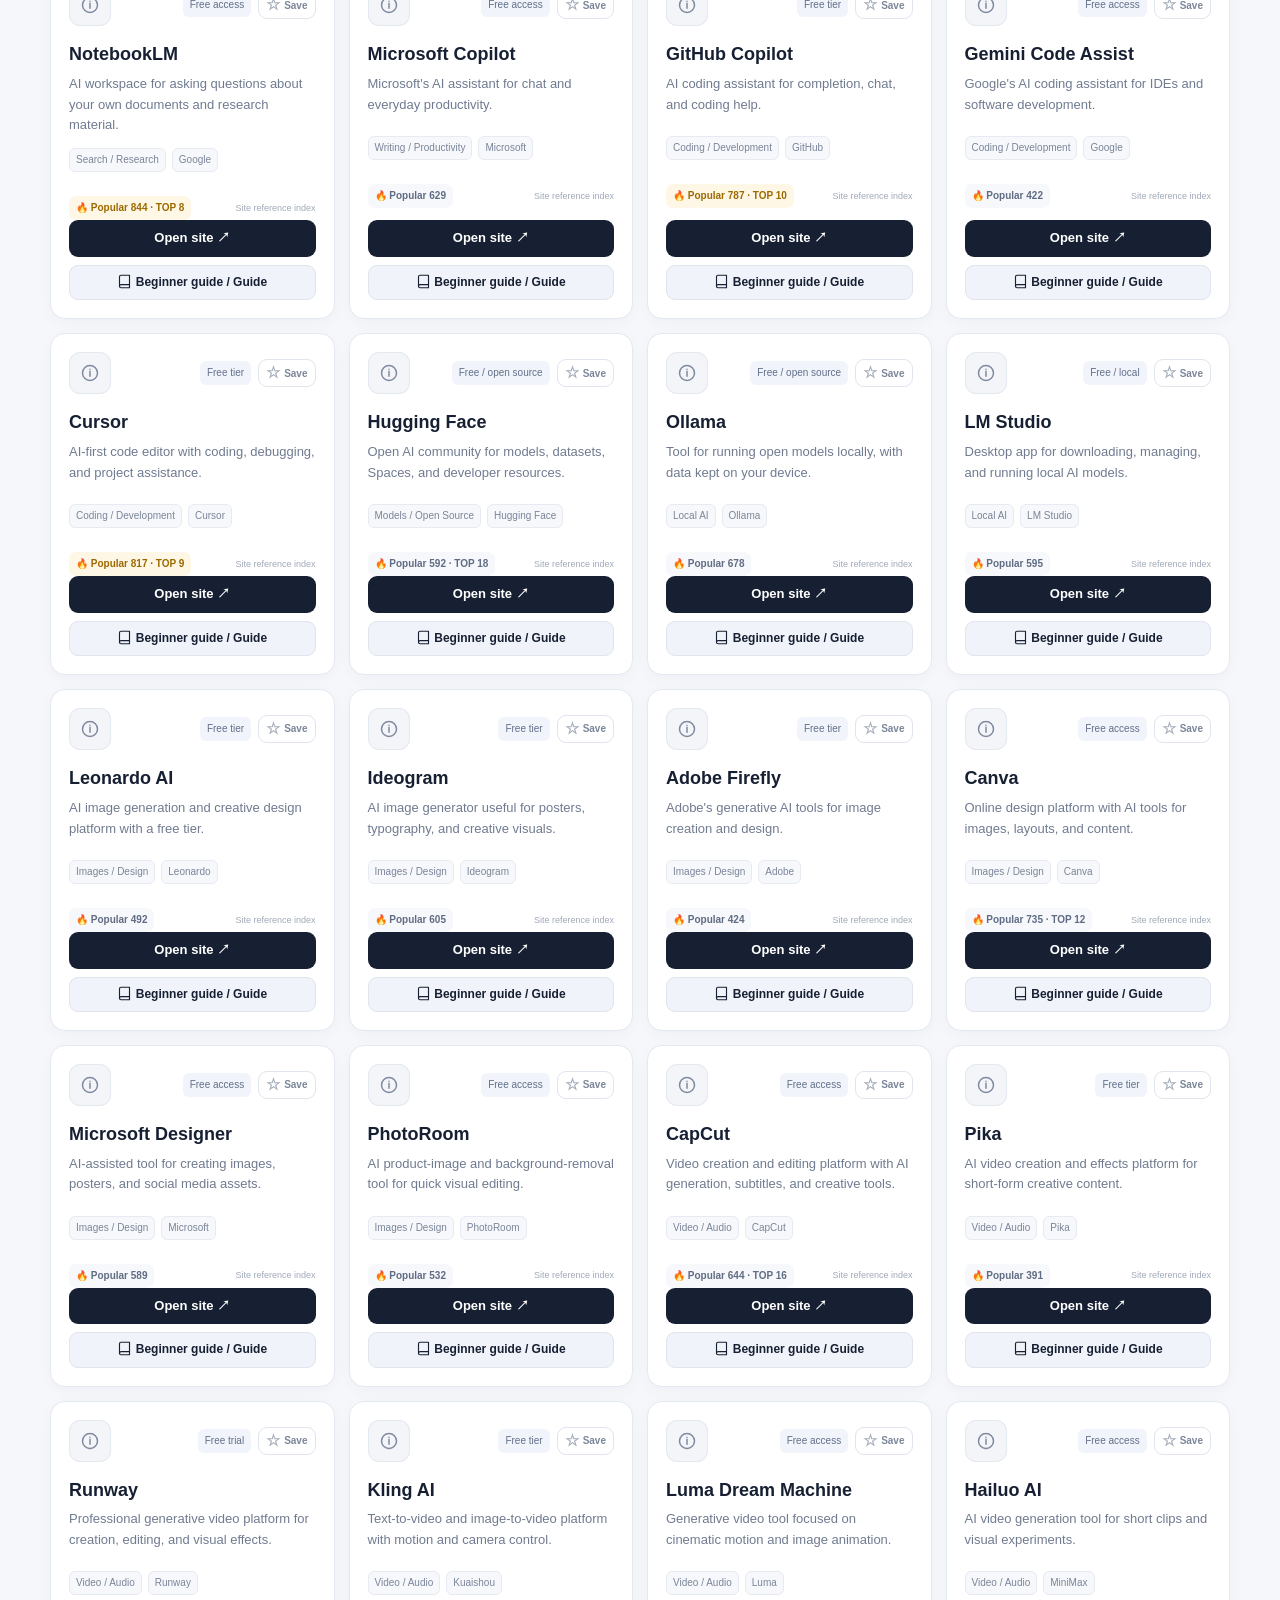
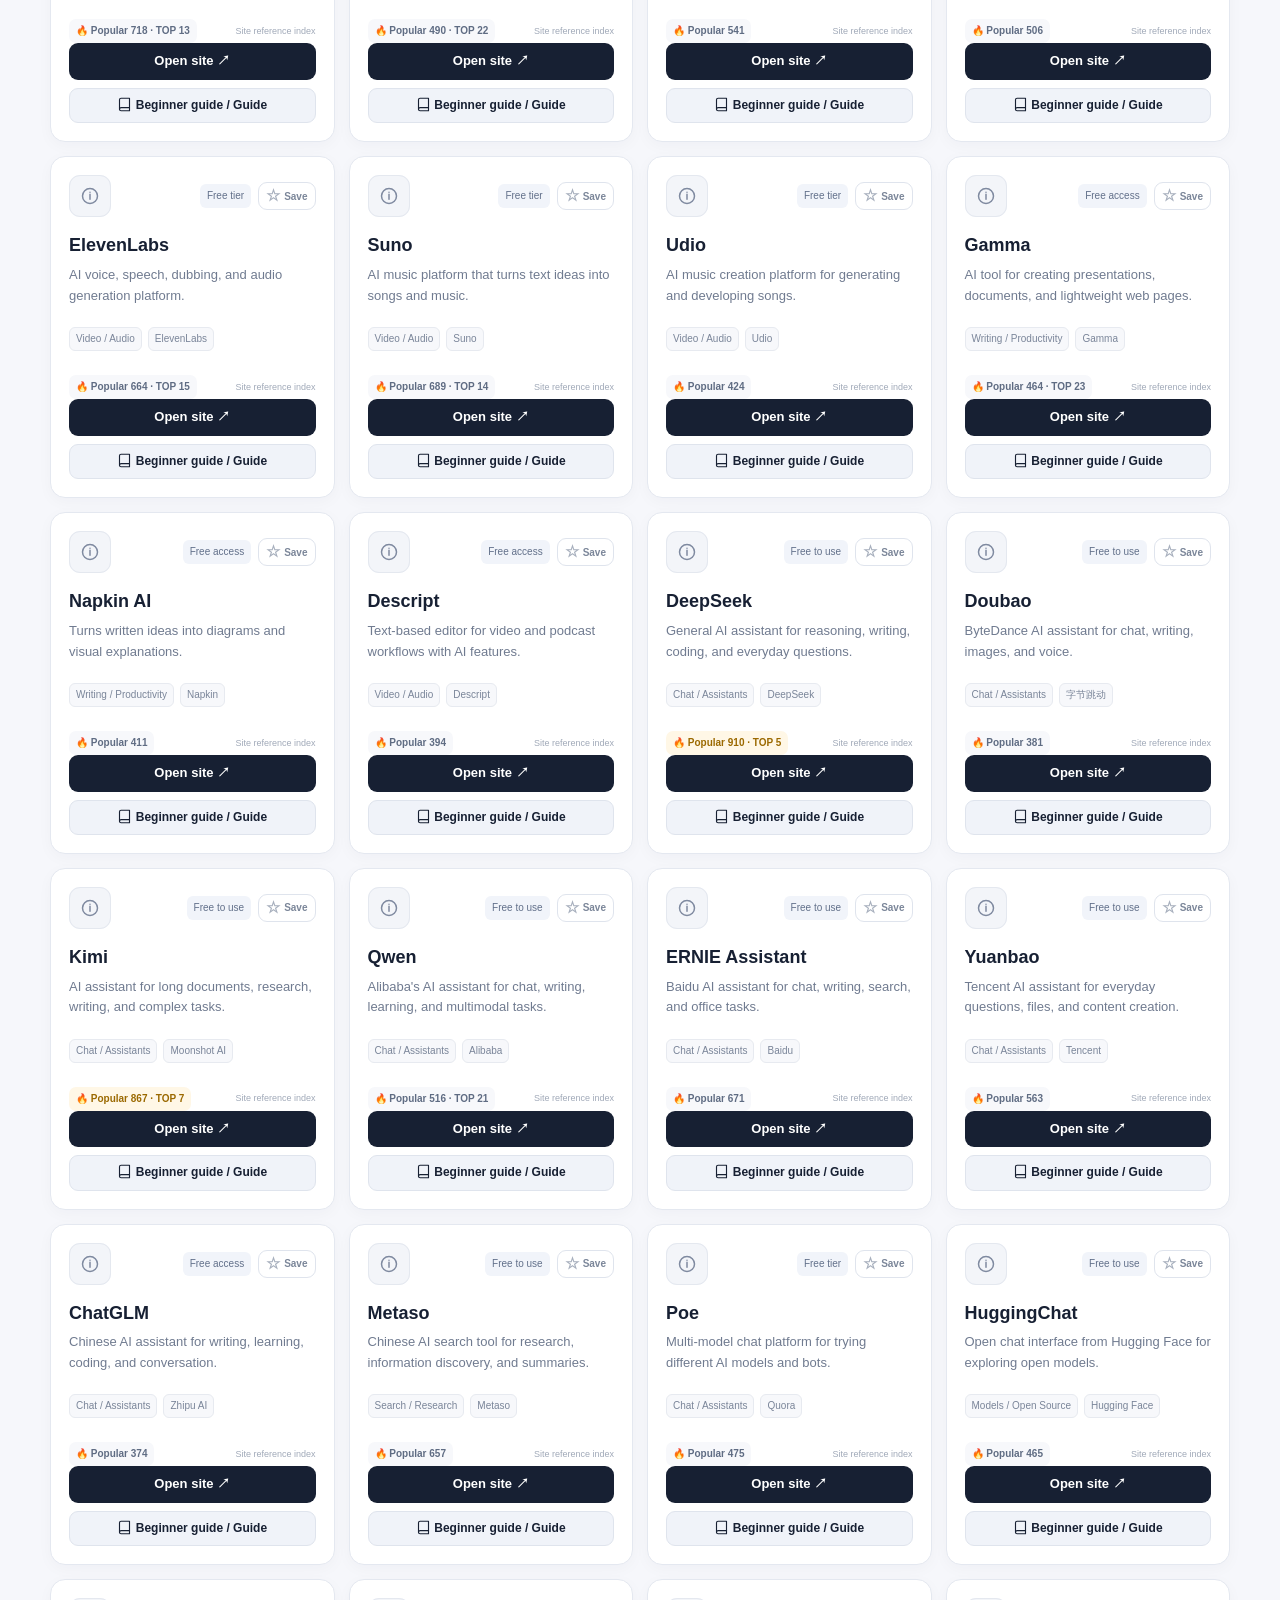
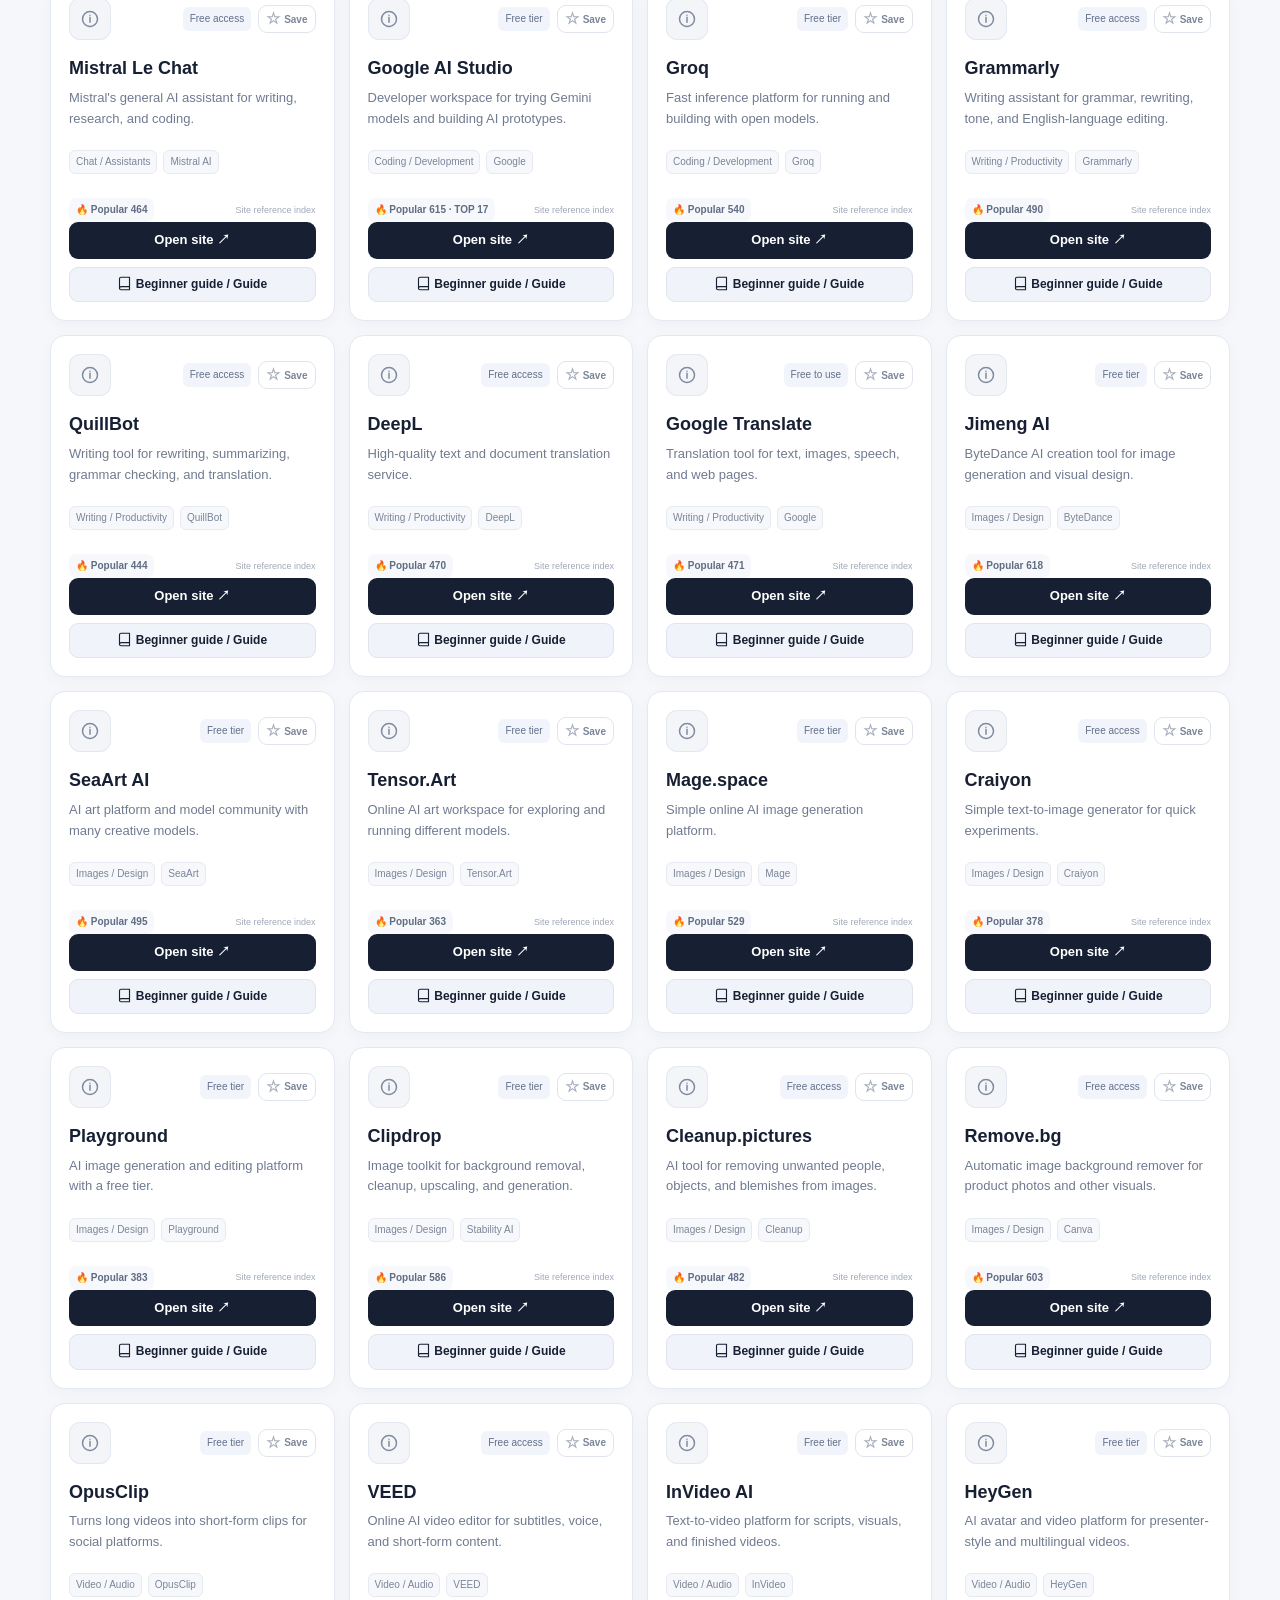
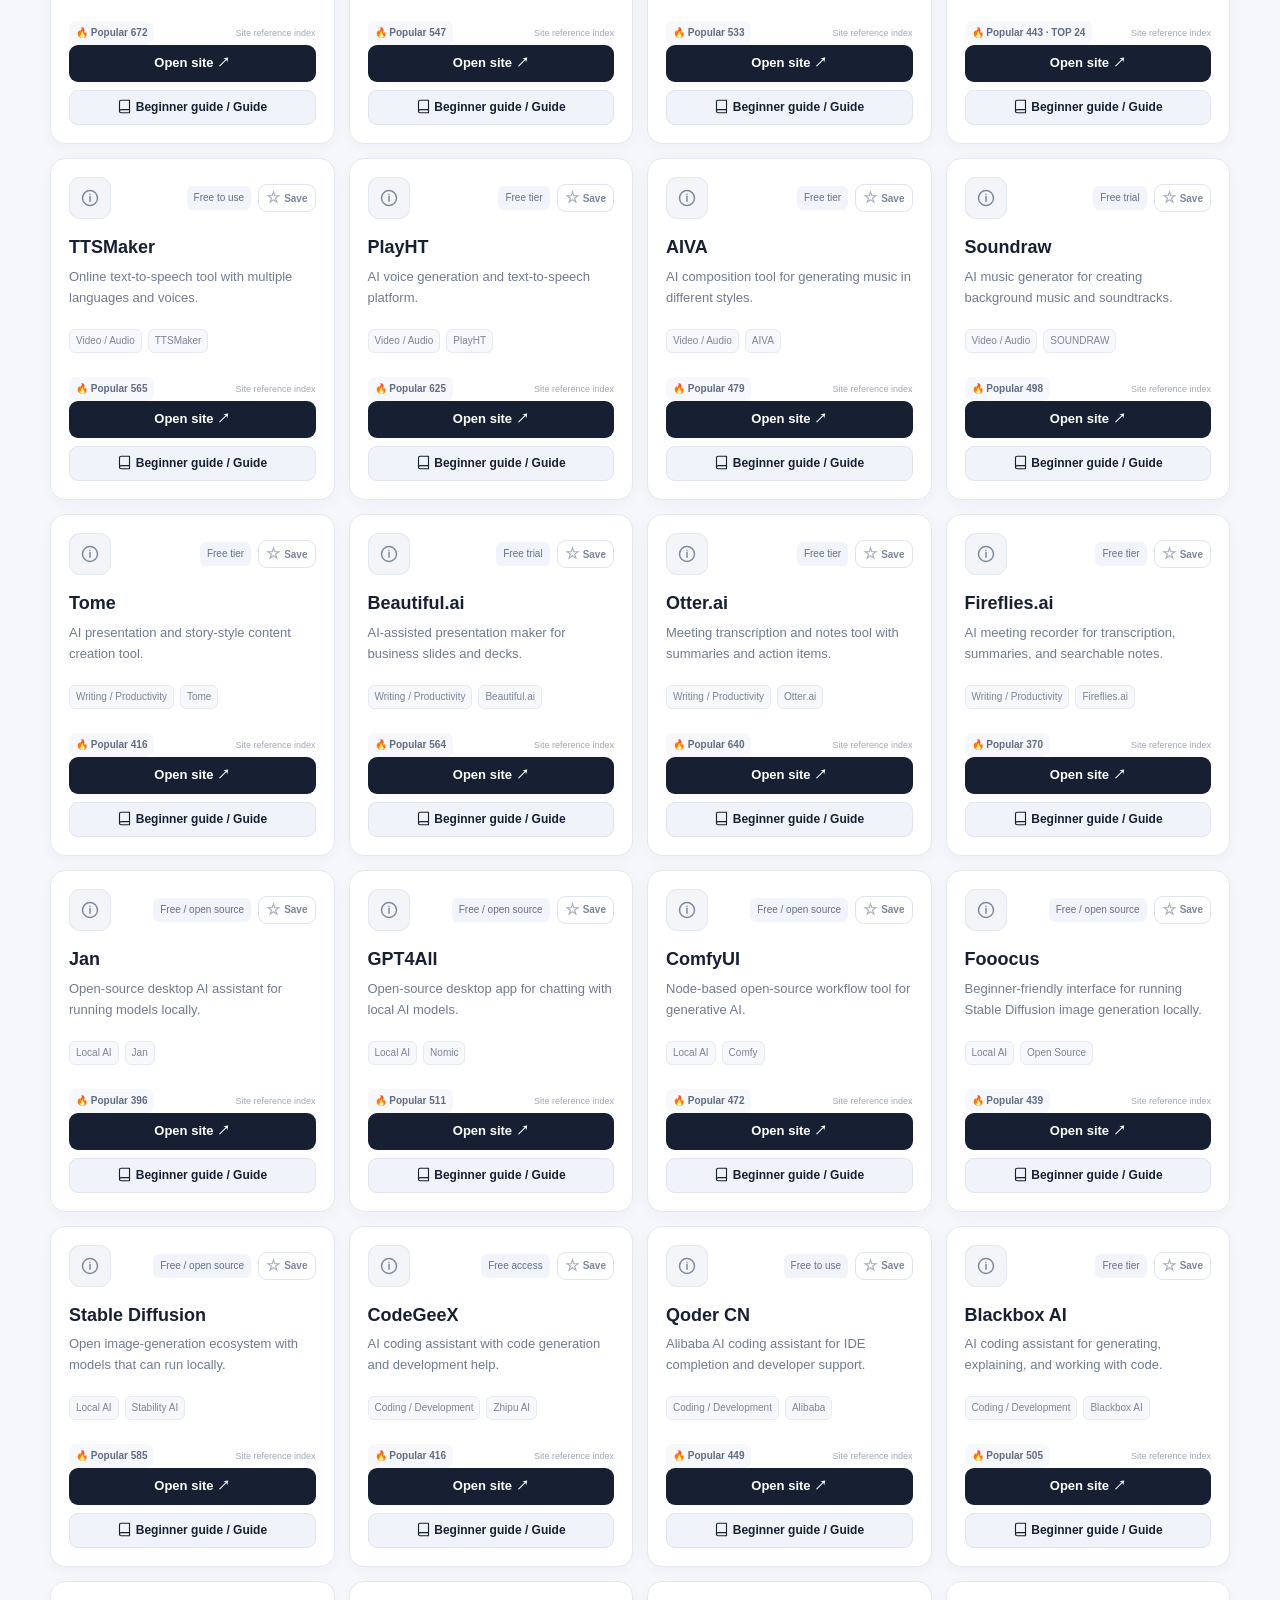
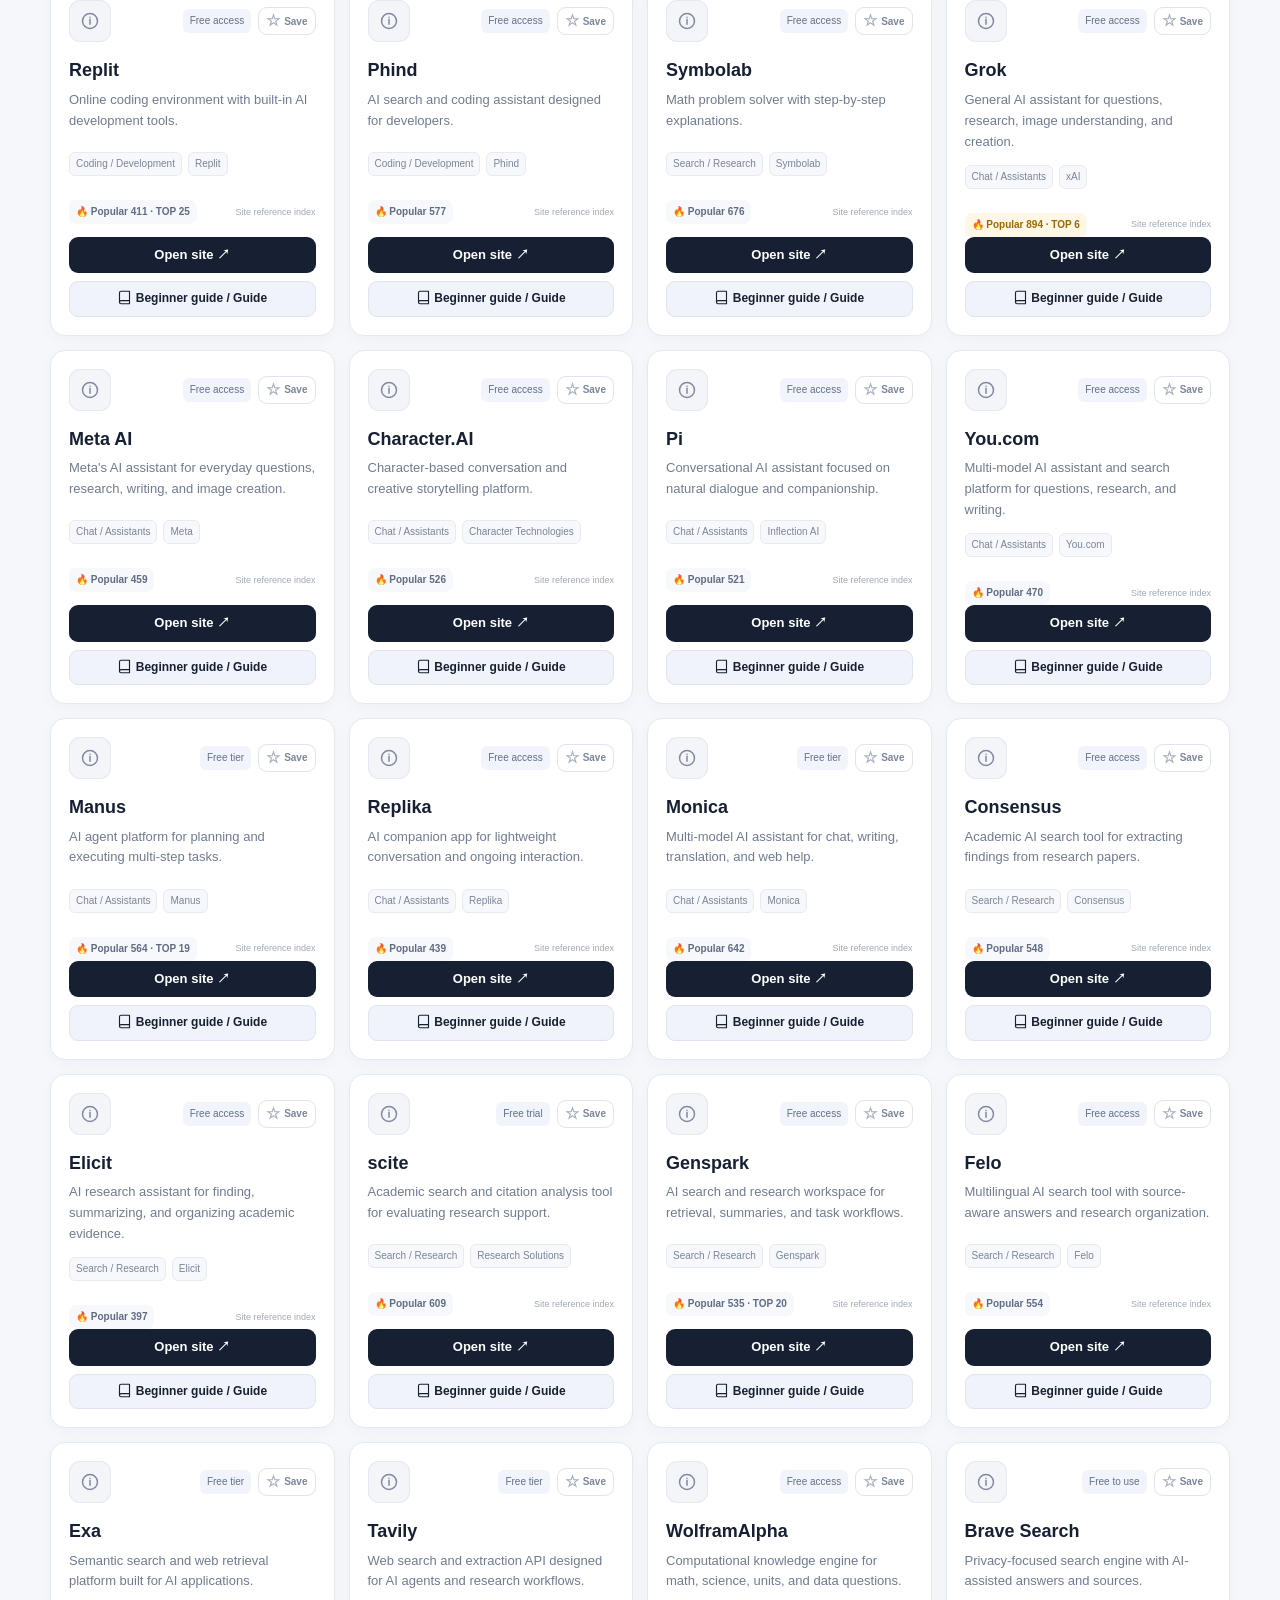
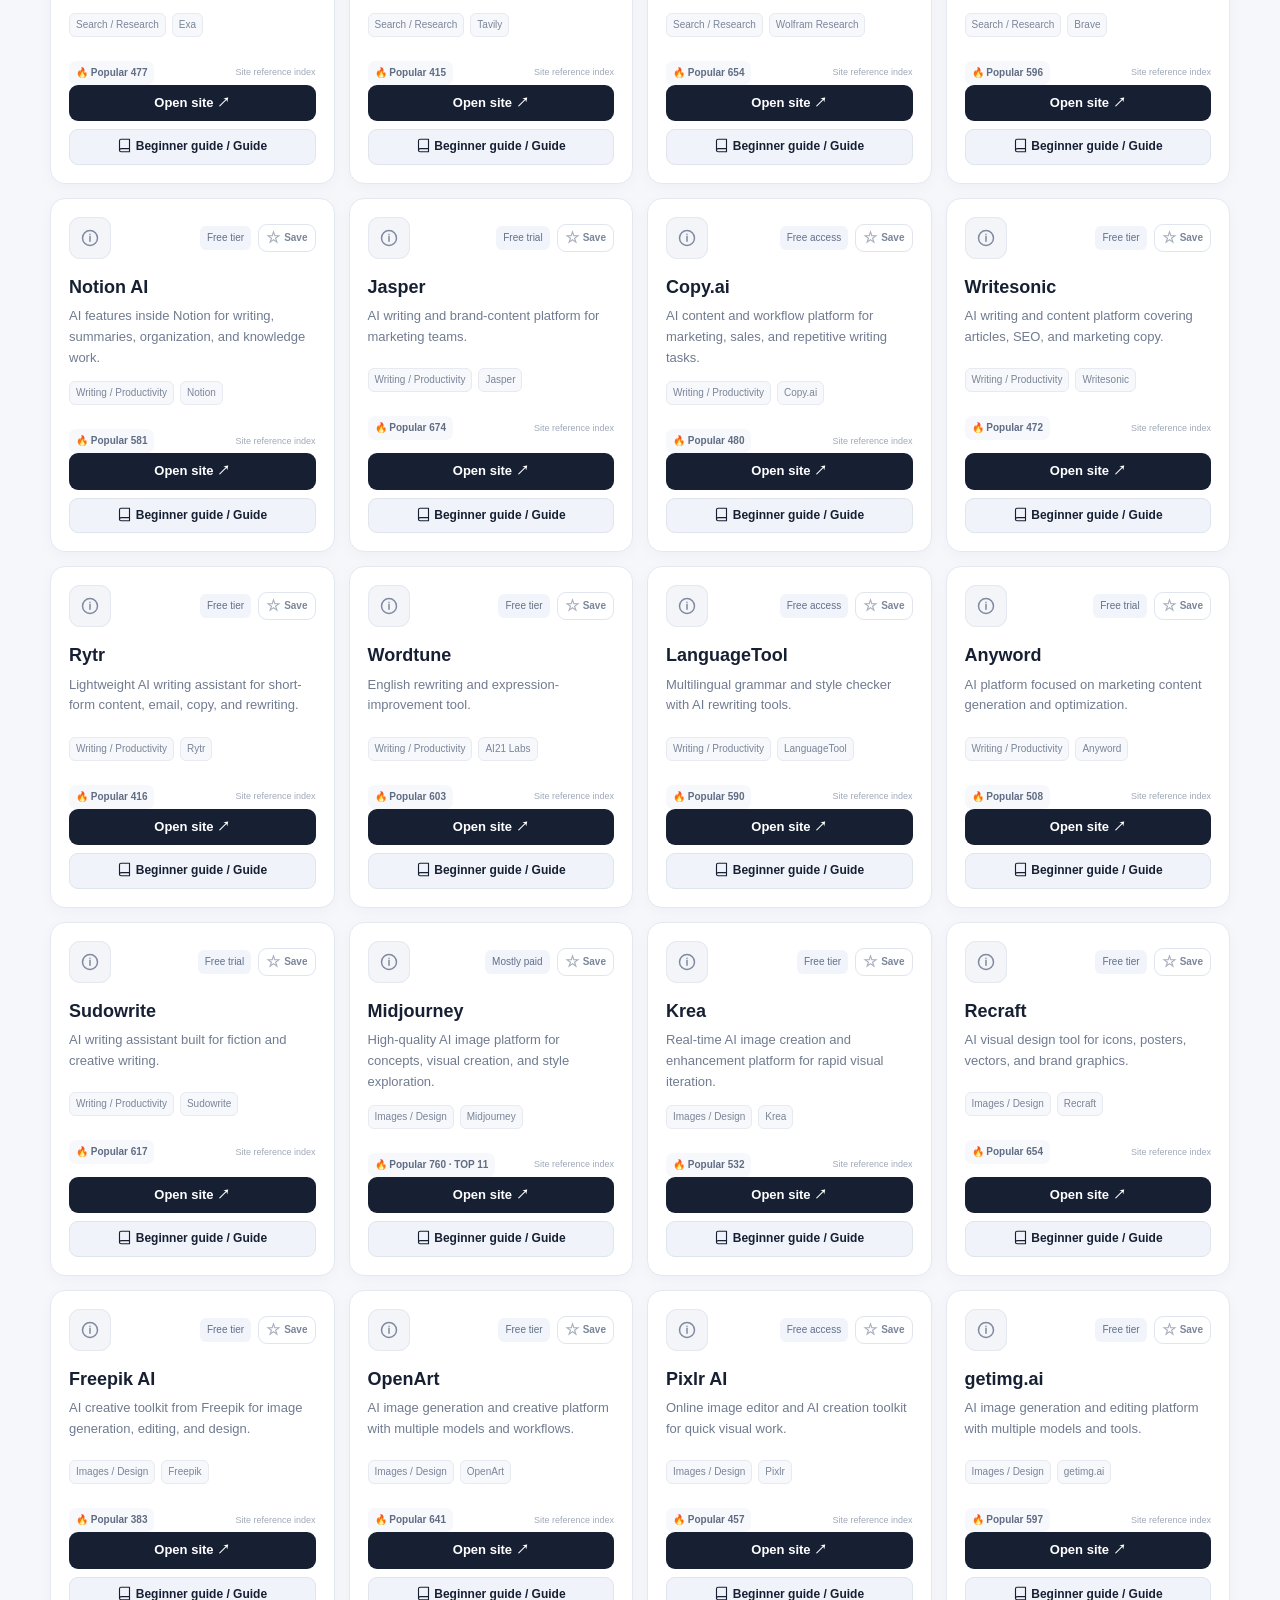
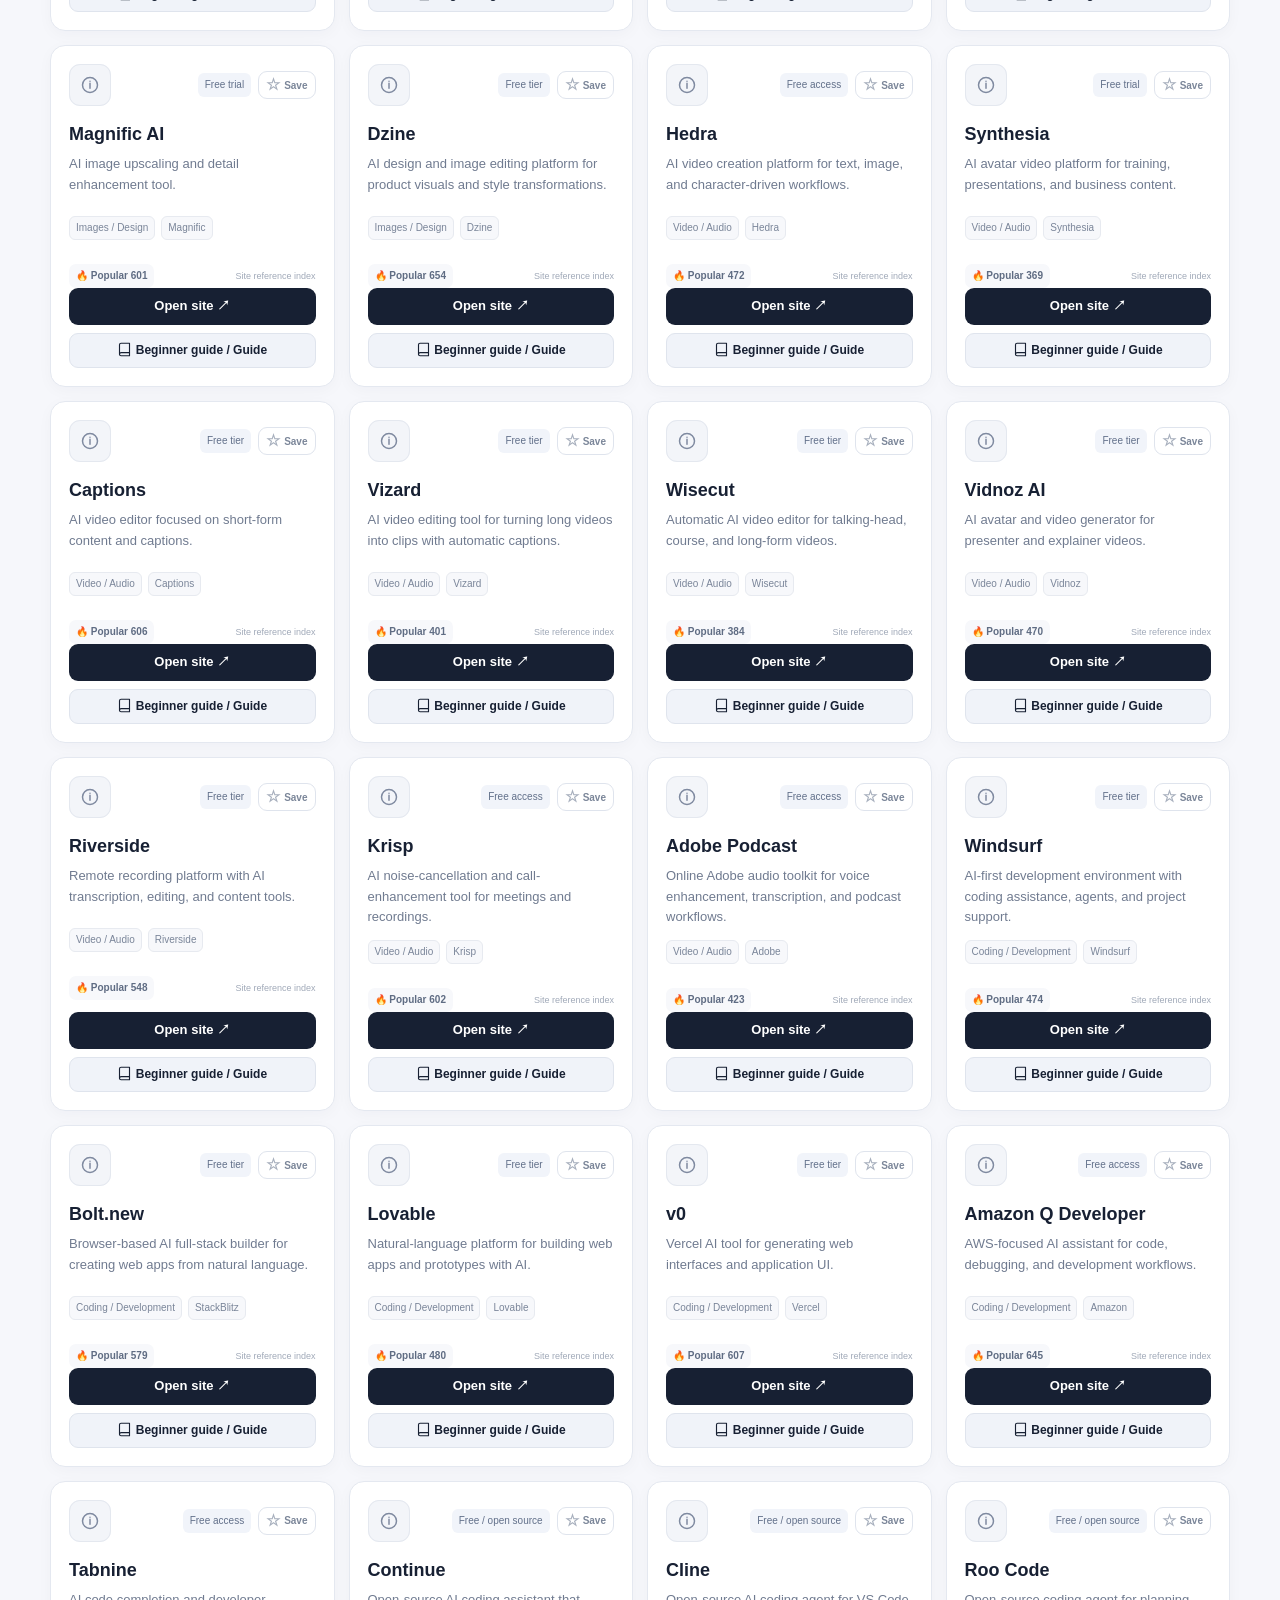
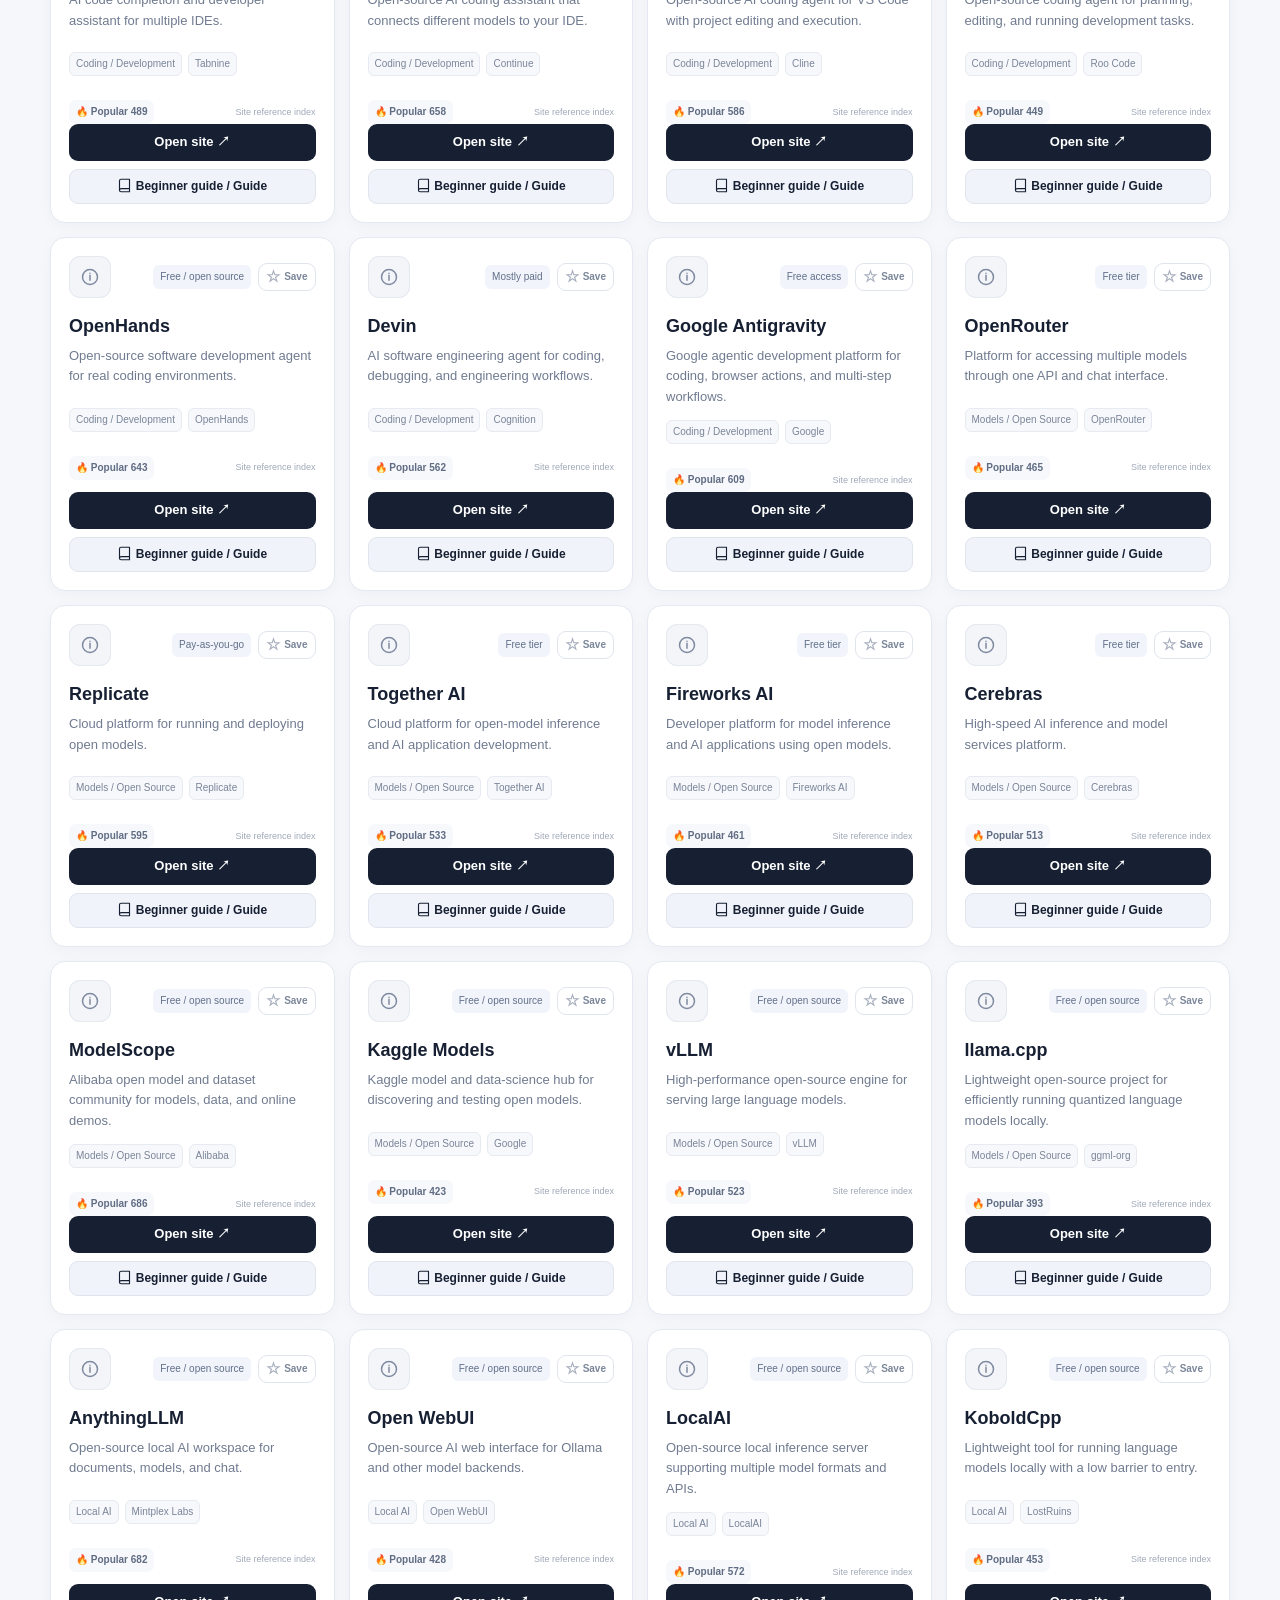
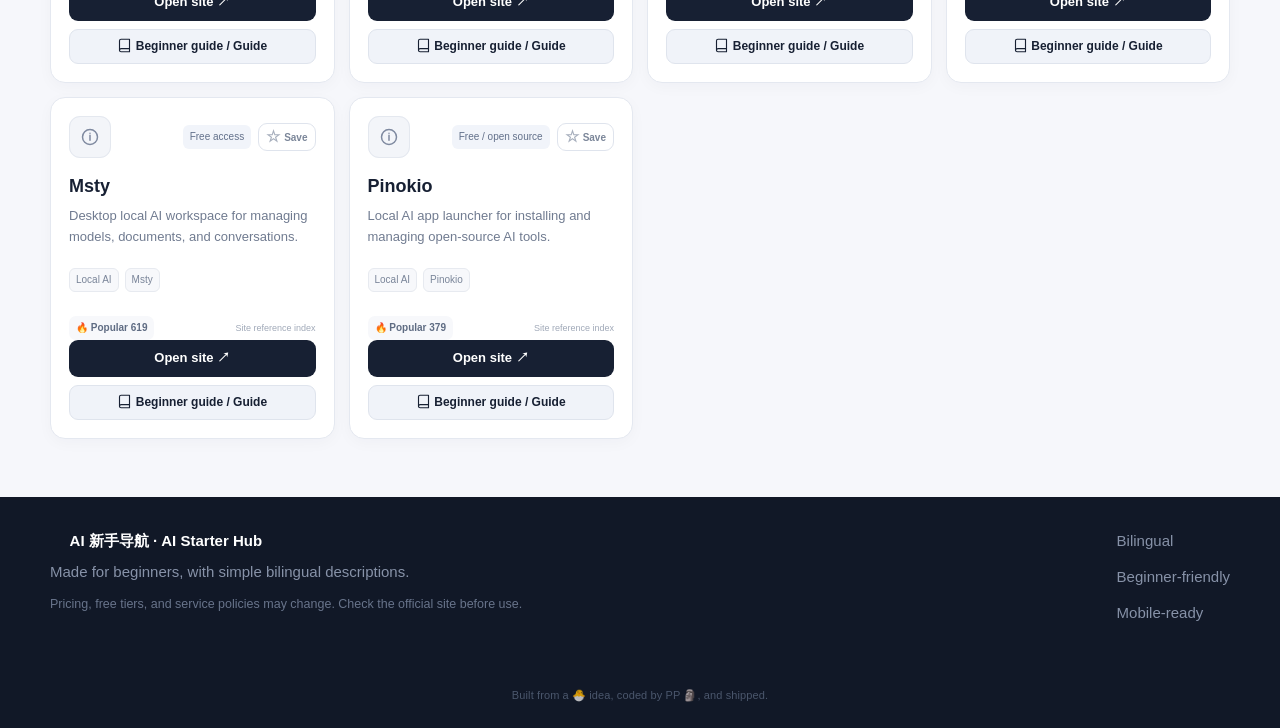
==== commit 337e7b86: "chore: refresh frontend asset cache versions" ====
--- a/index.html
+++ b/index.html
@@ -16,7 +16,7 @@
 <meta name="twitter:card" content="summary">
 <meta name="twitter:title" content="AI 新手导航 | 150+ AI 工具、教程与免费入口">
 <meta name="twitter:description" content="按用途发现 AI 工具，查看官方入口、教程、视频和使用提示。">
-<link rel="stylesheet" href="style.css?v=20261006-1">
+<link rel="stylesheet" href="style.css?v=20261007-2">
 <script type="application/ld+json">{"@context":"https://schema.org","@type":"WebSite","name":"AI 新手导航","alternateName":"AI Starter Hub","url":"https://starterhub-dev.github.io/ai-tools/","description":"面向 AI 新手的中英双语 AI 工具导航、官方入口与入门教程。","inLanguage":["zh-CN","en"]}</script>
 <script type="application/ld+json">{"@context":"https://schema.org","@type":"ItemList","name":"AI 新手导航工具目录","numberOfItems":150,"itemListElement":[{"@type":"ListItem","position":1,"name":"ChatGPT","url":"https://starterhub-dev.github.io/ai-tools/tools/chatgpt/"},{"@type":"ListItem","position":2,"name":"Gemini","url":"https://starterhub-dev.github.io/ai-tools/tools/gemini/"},{"@type":"ListItem","position":3,"name":"Claude","url":"https://starterhub-dev.github.io/ai-tools/tools/claude/"},{"@type":"ListItem","position":4,"name":"Perplexity","url":"https://starterhub-dev.github.io/ai-tools/tools/perplexity/"},{"@type":"ListItem","position":5,"name":"NotebookLM","url":"https://starterhub-dev.github.io/ai-tools/tools/notebooklm/"},{"@type":"ListItem","position":6,"name":"Microsoft Copilot","url":"https://starterhub-dev.github.io/ai-tools/tools/microsoft-copilot/"},{"@type":"ListItem","position":7,"name":"GitHub Copilot","url":"https://starterhub-dev.github.io/ai-tools/tools/github-copilot/"},{"@type":"ListItem","position":8,"name":"Gemini Code Assist","url":"https://starterhub-dev.github.io/ai-tools/tools/gemini-code-assist/"},{"@type":"ListItem","position":9,"name":"Cursor","url":"https://starterhub-dev.github.io/ai-tools/tools/cursor/"},{"@type":"ListItem","position":10,"name":"Hugging Face","url":"https://starterhub-dev.github.io/ai-tools/tools/hugging-face/"},{"@type":"ListItem","position":11,"name":"Ollama","url":"https://starterhub-dev.github.io/ai-tools/tools/ollama/"},{"@type":"ListItem","position":12,"name":"LM Studio","url":"https://starterhub-dev.github.io/ai-tools/tools/lm-studio/"},{"@type":"ListItem","position":13,"name":"Leonardo AI","url":"https://starterhub-dev.github.io/ai-tools/tools/leonardo-ai/"},{"@type":"ListItem","position":14,"name":"Ideogram","url":"https://starterhub-dev.github.io/ai-tools/tools/ideogram/"},{"@type":"ListItem","position":15,"name":"Adobe Firefly","url":"https://starterhub-dev.github.io/ai-tools/tools/adobe-firefly/"},{"@type":"ListItem","position":16,"name":"Canva","url":"https://starterhub-dev.github.io/ai-tools/tools/canva/"},{"@type":"ListItem","position":17,"name":"Microsoft Designer","url":"https://starterhub-dev.github.io/ai-tools/tools/microsoft-designer/"},{"@type":"ListItem","position":18,"name":"PhotoRoom","url":"https://starterhub-dev.github.io/ai-tools/tools/photoroom/"},{"@type":"ListItem","position":19,"name":"CapCut","url":"https://starterhub-dev.github.io/ai-tools/tools/capcut/"},{"@type":"ListItem","position":20,"name":"Pika","url":"https://starterhub-dev.github.io/ai-tools/tools/pika/"},{"@type":"ListItem","position":21,"name":"Runway","url":"https://starterhub-dev.github.io/ai-tools/tools/runway/"},{"@type":"ListItem","position":22,"name":"Kling AI","url":"https://starterhub-dev.github.io/ai-tools/tools/kling-ai/"},{"@type":"ListItem","position":23,"name":"Luma Dream Machine","url":"https://starterhub-dev.github.io/ai-tools/tools/luma-dream-machine/"},{"@type":"ListItem","position":24,"name":"Hailuo AI","url":"https://starterhub-dev.github.io/ai-tools/tools/hailuo-ai/"},{"@type":"ListItem","position":25,"name":"ElevenLabs","url":"https://starterhub-dev.github.io/ai-tools/tools/elevenlabs/"},{"@type":"ListItem","position":26,"name":"Suno","url":"https://starterhub-dev.github.io/ai-tools/tools/suno/"},{"@type":"ListItem","position":27,"name":"Udio","url":"https://starterhub-dev.github.io/ai-tools/tools/udio/"},{"@type":"ListItem","position":28,"name":"Gamma","url":"https://starterhub-dev.github.io/ai-tools/tools/gamma/"},{"@type":"ListItem","position":29,"name":"Napkin AI","url":"https://starterhub-dev.github.io/ai-tools/tools/napkin-ai/"},{"@type":"ListItem","position":30,"name":"Descript","url":"https://starterhub-dev.github.io/ai-tools/tools/descript/"},{"@type":"ListItem","position":31,"name":"DeepSeek","url":"https://starterhub-dev.github.io/ai-tools/tools/deepseek/"},{"@type":"ListItem","position":32,"name":"豆包","url":"https://starterhub-dev.github.io/ai-tools/tools/doubao/"},{"@type":"ListItem","position":33,"name":"Kimi","url":"https://starterhub-dev.github.io/ai-tools/tools/kimi/"},{"@type":"ListItem","position":34,"name":"通义千问","url":"https://starterhub-dev.github.io/ai-tools/tools/qwen/"},{"@type":"ListItem","position":35,"name":"文心助手","url":"https://starterhub-dev.github.io/ai-tools/tools/ernie-assistant/"},{"@type":"ListItem","position":36,"name":"腾讯元宝","url":"https://starterhub-dev.github.io/ai-tools/tools/yuanbao/"},{"@type":"ListItem","position":37,"name":"智谱清言","url":"https://starterhub-dev.github.io/ai-tools/tools/chatglm/"},{"@type":"ListItem","position":38,"name":"秘塔AI搜索","url":"https://starterhub-dev.github.io/ai-tools/tools/metaso/"},{"@type":"ListItem","position":39,"name":"Poe","url":"https://starterhub-dev.github.io/ai-tools/tools/poe/"},{"@type":"ListItem","position":40,"name":"HuggingChat","url":"https://starterhub-dev.github.io/ai-tools/tools/huggingchat/"},{"@type":"ListItem","position":41,"name":"Mistral Le Chat","url":"https://starterhub-dev.github.io/ai-tools/tools/mistral-le-chat/"},{"@type":"ListItem","position":42,"name":"Google AI Studio","url":"https://starterhub-dev.github.io/ai-tools/tools/google-ai-studio/"},{"@type":"ListItem","position":43,"name":"Groq","url":"https://starterhub-dev.github.io/ai-tools/tools/groq/"},{"@type":"ListItem","position":44,"name":"Grammarly","url":"https://starterhub-dev.github.io/ai-tools/tools/grammarly/"},{"@type":"ListItem","position":45,"name":"QuillBot","url":"https://starterhub-dev.github.io/ai-tools/tools/quillbot/"},{"@type":"ListItem","position":46,"name":"DeepL","url":"https://starterhub-dev.github.io/ai-tools/tools/deepl/"},{"@type":"ListItem","position":47,"name":"Google Translate","url":"https://starterhub-dev.github.io/ai-tools/tools/google-translate/"},{"@type":"ListItem","position":48,"name":"即梦AI","url":"https://starterhub-dev.github.io/ai-tools/tools/jimeng-ai/"},{"@type":"ListItem","position":49,"name":"SeaArt AI","url":"https://starterhub-dev.github.io/ai-tools/tools/seaart-ai/"},{"@type":"ListItem","position":50,"name":"Tensor.Art","url":"https://starterhub-dev.github.io/ai-tools/tools/tensor-art/"},{"@type":"ListItem","position":51,"name":"Mage.space","url":"https://starterhub-dev.github.io/ai-tools/tools/mage-space/"},{"@type":"ListItem","position":52,"name":"Craiyon","url":"https://starterhub-dev.github.io/ai-tools/tools/craiyon/"},{"@type":"ListItem","position":53,"name":"Playground","url":"https://starterhub-dev.github.io/ai-tools/tools/playground/"},{"@type":"ListItem","position":54,"name":"Clipdrop","url":"https://starterhub-dev.github.io/ai-tools/tools/clipdrop/"},{"@type":"ListItem","position":55,"name":"Cleanup.pictures","url":"https://starterhub-dev.github.io/ai-tools/tools/cleanup-pictures/"},{"@type":"ListItem","position":56,"name":"Remove.bg","url":"https://starterhub-dev.github.io/ai-tools/tools/remove-bg/"},{"@type":"ListItem","position":57,"name":"OpusClip","url":"https://starterhub-dev.github.io/ai-tools/tools/opusclip/"},{"@type":"ListItem","position":58,"name":"VEED","url":"https://starterhub-dev.github.io/ai-tools/tools/veed/"},{"@type":"ListItem","position":59,"name":"InVideo AI","url":"https://starterhub-dev.github.io/ai-tools/tools/invideo-ai/"},{"@type":"ListItem","position":60,"name":"HeyGen","url":"https://starterhub-dev.github.io/ai-tools/tools/heygen/"},{"@type":"ListItem","position":61,"name":"TTSMaker","url":"https://starterhub-dev.github.io/ai-tools/tools/ttsmaker/"},{"@type":"ListItem","position":62,"name":"PlayHT","url":"https://starterhub-dev.github.io/ai-tools/tools/playht/"},{"@type":"ListItem","position":63,"name":"AIVA","url":"https://starterhub-dev.github.io/ai-tools/tools/aiva/"},{"@type":"ListItem","position":64,"name":"Soundraw","url":"https://starterhub-dev.github.io/ai-tools/tools/soundraw/"},{"@type":"ListItem","position":65,"name":"Tome","url":"https://starterhub-dev.github.io/ai-tools/tools/tome/"},{"@type":"ListItem","position":66,"name":"Beautiful.ai","url":"https://starterhub-dev.github.io/ai-tools/tools/beautiful-ai/"},{"@type":"ListItem","position":67,"name":"Otter.ai","url":"https://starterhub-dev.github.io/ai-tools/tools/otter-ai/"},{"@type":"ListItem","position":68,"name":"Fireflies.ai","url":"https://starterhub-dev.github.io/ai-tools/tools/fireflies-ai/"},{"@type":"ListItem","position":69,"name":"Jan","url":"https://starterhub-dev.github.io/ai-tools/tools/jan/"},{"@type":"ListItem","position":70,"name":"GPT4All","url":"https://starterhub-dev.github.io/ai-tools/tools/gpt4all/"},{"@type":"ListItem","position":71,"name":"ComfyUI","url":"https://starterhub-dev.github.io/ai-tools/tools/comfyui/"},{"@type":"ListItem","position":72,"name":"Fooocus","url":"https://starterhub-dev.github.io/ai-tools/tools/fooocus/"},{"@type":"ListItem","position":73,"name":"Stable Diffusion","url":"https://starterhub-dev.github.io/ai-tools/tools/stable-diffusion/"},{"@type":"ListItem","position":74,"name":"CodeGeeX","url":"https://starterhub-dev.github.io/ai-tools/tools/codegeex/"},{"@type":"ListItem","position":75,"name":"通义灵码","url":"https://starterhub-dev.github.io/ai-tools/tools/qoder-cn/"},{"@type":"ListItem","position":76,"name":"Blackbox AI","url":"https://starterhub-dev.github.io/ai-tools/tools/blackbox-ai/"},{"@type":"ListItem","position":77,"name":"Replit","url":"https://starterhub-dev.github.io/ai-tools/tools/replit/"},{"@type":"ListItem","position":78,"name":"Phind","url":"https://starterhub-dev.github.io/ai-tools/tools/phind/"},{"@type":"ListItem","position":79,"name":"Symbolab","url":"https://starterhub-dev.github.io/ai-tools/tools/symbolab/"},{"@type":"ListItem","position":80,"name":"Grok","url":"https://starterhub-dev.github.io/ai-tools/tools/grok/"},{"@type":"ListItem","position":81,"name":"Meta AI","url":"https://starterhub-dev.github.io/ai-tools/tools/meta-ai/"},{"@type":"ListItem","position":82,"name":"Character.AI","url":"https://starterhub-dev.github.io/ai-tools/tools/character-ai/"},{"@type":"ListItem","position":83,"name":"Pi","url":"https://starterhub-dev.github.io/ai-tools/tools/pi/"},{"@type":"ListItem","position":84,"name":"You.com","url":"https://starterhub-dev.github.io/ai-tools/tools/you-com/"},{"@type":"ListItem","position":85,"name":"Manus","url":"https://starterhub-dev.github.io/ai-tools/tools/manus/"},{"@type":"ListItem","position":86,"name":"Replika","url":"https://starterhub-dev.github.io/ai-tools/tools/replika/"},{"@type":"ListItem","position":87,"name":"Monica","url":"https://starterhub-dev.github.io/ai-tools/tools/monica/"},{"@type":"ListItem","position":88,"name":"Consensus","url":"https://starterhub-dev.github.io/ai-tools/tools/consensus/"},{"@type":"ListItem","position":89,"name":"Elicit","url":"https://starterhub-dev.github.io/ai-tools/tools/elicit/"},{"@type":"ListItem","position":90,"name":"scite","url":"https://starterhub-dev.github.io/ai-tools/tools/scite/"},{"@type":"ListItem","position":91,"name":"Genspark","url":"https://starterhub-dev.github.io/ai-tools/tools/genspark/"},{"@type":"ListItem","position":92,"name":"Felo","url":"https://starterhub-dev.github.io/ai-tools/tools/felo/"},{"@type":"ListItem","position":93,"name":"Exa","url":"https://starterhub-dev.github.io/ai-tools/tools/exa/"},{"@type":"ListItem","position":94,"name":"Tavily","url":"https://starterhub-dev.github.io/ai-tools/tools/tavily/"},{"@type":"ListItem","position":95,"name":"WolframAlpha","url":"https://starterhub-dev.github.io/ai-tools/tools/wolframalpha/"},{"@type":"ListItem","position":96,"name":"Brave Search","url":"https://starterhub-dev.github.io/ai-tools/tools/brave-search/"},{"@type":"ListItem","position":97,"name":"Notion AI","url":"https://starterhub-dev.github.io/ai-tools/tools/notion-ai/"},{"@type":"ListItem","position":98,"name":"Jasper","url":"https://starterhub-dev.github.io/ai-tools/tools/jasper/"},{"@type":"ListItem","position":99,"name":"Copy.ai","url":"https://starterhub-dev.github.io/ai-tools/tools/copy-ai/"},{"@type":"ListItem","position":100,"name":"Writesonic","url":"https://starterhub-dev.github.io/ai-tools/tools/writesonic/"},{"@type":"ListItem","position":101,"name":"Rytr","url":"https://starterhub-dev.github.io/ai-tools/tools/rytr/"},{"@type":"ListItem","position":102,"name":"Wordtune","url":"https://starterhub-dev.github.io/ai-tools/tools/wordtune/"},{"@type":"ListItem","position":103,"name":"LanguageTool","url":"https://starterhub-dev.github.io/ai-tools/tools/languagetool/"},{"@type":"ListItem","position":104,"name":"Anyword","url":"https://starterhub-dev.github.io/ai-tools/tools/anyword/"},{"@type":"ListItem","position":105,"name":"Sudowrite","url":"https://starterhub-dev.github.io/ai-tools/tools/sudowrite/"},{"@type":"ListItem","position":106,"name":"Midjourney","url":"https://starterhub-dev.github.io/ai-tools/tools/midjourney/"},{"@type":"ListItem","position":107,"name":"Krea","url":"https://starterhub-dev.github.io/ai-tools/tools/krea/"},{"@type":"ListItem","position":108,"name":"Recraft","url":"https://starterhub-dev.github.io/ai-tools/tools/recraft/"},{"@type":"ListItem","position":109,"name":"Freepik AI","url":"https://starterhub-dev.github.io/ai-tools/tools/freepik-ai/"},{"@type":"ListItem","position":110,"name":"OpenArt","url":"https://starterhub-dev.github.io/ai-tools/tools/openart/"},{"@type":"ListItem","position":111,"name":"Pixlr AI","url":"https://starterhub-dev.github.io/ai-tools/tools/pixlr-ai/"},{"@type":"ListItem","position":112,"name":"getimg.ai","url":"https://starterhub-dev.github.io/ai-tools/tools/getimg-ai/"},{"@type":"ListItem","position":113,"name":"Magnific AI","url":"https://starterhub-dev.github.io/ai-tools/tools/magnific-ai/"},{"@type":"ListItem","position":114,"name":"Dzine","url":"https://starterhub-dev.github.io/ai-tools/tools/dzine/"},{"@type":"ListItem","position":115,"name":"Hedra","url":"https://starterhub-dev.github.io/ai-tools/tools/hedra/"},{"@type":"ListItem","position":116,"name":"Synthesia","url":"https://starterhub-dev.github.io/ai-tools/tools/synthesia/"},{"@type":"ListItem","position":117,"name":"Captions","url":"https://starterhub-dev.github.io/ai-tools/tools/captions/"},{"@type":"ListItem","position":118,"name":"Vizard","url":"https://starterhub-dev.github.io/ai-tools/tools/vizard/"},{"@type":"ListItem","position":119,"name":"Wisecut","url":"https://starterhub-dev.github.io/ai-tools/tools/wisecut/"},{"@type":"ListItem","position":120,"name":"Vidnoz AI","url":"https://starterhub-dev.github.io/ai-tools/tools/vidnoz-ai/"},{"@type":"ListItem","position":121,"name":"Riverside","url":"https://starterhub-dev.github.io/ai-tools/tools/riverside/"},{"@type":"ListItem","position":122,"name":"Krisp","url":"https://starterhub-dev.github.io/ai-tools/tools/krisp/"},{"@type":"ListItem","position":123,"name":"Adobe Podcast","url":"https://starterhub-dev.github.io/ai-tools/tools/adobe-podcast/"},{"@type":"ListItem","position":124,"name":"Windsurf","url":"https://starterhub-dev.github.io/ai-tools/tools/windsurf/"},{"@type":"ListItem","position":125,"name":"Bolt.new","url":"https://starterhub-dev.github.io/ai-tools/tools/bolt-new/"},{"@type":"ListItem","position":126,"name":"Lovable","url":"https://starterhub-dev.github.io/ai-tools/tools/lovable/"},{"@type":"ListItem","position":127,"name":"v0","url":"https://starterhub-dev.github.io/ai-tools/tools/v0/"},{"@type":"ListItem","position":128,"name":"Amazon Q Developer","url":"https://starterhub-dev.github.io/ai-tools/tools/amazon-q-developer/"},{"@type":"ListItem","position":129,"name":"Tabnine","url":"https://starterhub-dev.github.io/ai-tools/tools/tabnine/"},{"@type":"ListItem","position":130,"name":"Continue","url":"https://starterhub-dev.github.io/ai-tools/tools/continue/"},{"@type":"ListItem","position":131,"name":"Cline","url":"https://starterhub-dev.github.io/ai-tools/tools/cline/"},{"@type":"ListItem","position":132,"name":"Roo Code","url":"https://starterhub-dev.github.io/ai-tools/tools/roo-code/"},{"@type":"ListItem","position":133,"name":"OpenHands","url":"https://starterhub-dev.github.io/ai-tools/tools/openhands/"},{"@type":"ListItem","position":134,"name":"Devin","url":"https://starterhub-dev.github.io/ai-tools/tools/devin/"},{"@type":"ListItem","position":135,"name":"Google Antigravity","url":"https://starterhub-dev.github.io/ai-tools/tools/google-antigravity/"},{"@type":"ListItem","position":136,"name":"OpenRouter","url":"https://starterhub-dev.github.io/ai-tools/tools/openrouter/"},{"@type":"ListItem","position":137,"name":"Replicate","url":"https://starterhub-dev.github.io/ai-tools/tools/replicate/"},{"@type":"ListItem","position":138,"name":"Together AI","url":"https://starterhub-dev.github.io/ai-tools/tools/together-ai/"},{"@type":"ListItem","position":139,"name":"Fireworks AI","url":"https://starterhub-dev.github.io/ai-tools/tools/fireworks-ai/"},{"@type":"ListItem","position":140,"name":"Cerebras","url":"https://starterhub-dev.github.io/ai-tools/tools/cerebras/"},{"@type":"ListItem","position":141,"name":"ModelScope","url":"https://starterhub-dev.github.io/ai-tools/tools/modelscope/"},{"@type":"ListItem","position":142,"name":"Kaggle Models","url":"https://starterhub-dev.github.io/ai-tools/tools/kaggle-models/"},{"@type":"ListItem","position":143,"name":"vLLM","url":"https://starterhub-dev.github.io/ai-tools/tools/vllm/"},{"@type":"ListItem","position":144,"name":"llama.cpp","url":"https://starterhub-dev.github.io/ai-tools/tools/llama-cpp/"},{"@type":"ListItem","position":145,"name":"AnythingLLM","url":"https://starterhub-dev.github.io/ai-tools/tools/anythingllm/"},{"@type":"ListItem","position":146,"name":"Open WebUI","url":"https://starterhub-dev.github.io/ai-tools/tools/open-webui/"},{"@type":"ListItem","position":147,"name":"LocalAI","url":"https://starterhub-dev.github.io/ai-tools/tools/localai/"},{"@type":"ListItem","position":148,"name":"KoboldCpp","url":"https://starterhub-dev.github.io/ai-tools/tools/koboldcpp/"},{"@type":"ListItem","position":149,"name":"Msty","url":"https://starterhub-dev.github.io/ai-tools/tools/msty/"},{"@type":"ListItem","position":150,"name":"Pinokio","url":"https://starterhub-dev.github.io/ai-tools/tools/pinokio/"}]}</script>
 </head>
@@ -76,5 +76,5 @@
 </main>
 <footer id="about" class="footer"><div class="wrap footgrid"><div><strong><span class="icon-slot" data-icon="compass"></span> AI 新手导航 · AI Starter Hub</strong><p>让第一次接触 AI 的人，也能轻松找到入口。<br>Made for beginners, with simple bilingual descriptions.</p><small>免费额度和服务政策可能变化，请以官方页面为准。 / Pricing and free quotas may change.</small></div><div><span><span class="icon-slot" data-icon="globe"></span> 中英双语 / Bilingual</span><span><span class="icon-slot" data-icon="compass"></span> 新手友好 / Beginner-friendly</span><span><span class="icon-slot" data-icon="mobile"></span> 移动端 / Mobile-ready</span></div></div><div class="easter-egg">本项目由一只 🐣 提出需求，由一只（PP）🗿 疯狂写代码，最终成功上线</div></footer>
 <script src="icons.js?v=20261004-3"></script><script src="tool-id.js?v=20261004-1"></script><script src="categories.js?v=20261004-2"></script><script src="search-config.js?v=20261005-5"></script><script src="i18n.js?v=20261007-5"></script><script src="search-core.js?v=20261006-1"></script><script src="favorites.js?v=20261004-3"></script><script src="recent.js?v=20261004-1"></script><script src="app.js?v=20261006-1"></script>
-<script src="search-suggestions.js?v=20261006-1"></script><script src="news/ai-now.js?v=20261004-1" defer></script><script type="module" src="auth.js?v=20261007-1"></script>
+<script src="search-suggestions.js?v=20261007-2"></script><script src="news/ai-now.js?v=20261004-1" defer></script><script type="module" src="auth.js?v=20261007-1"></script>
 </body></html>
--- a/style.css
+++ b/style.css
@@ -348,4 +348,3 @@
   .lang-globe{font-size:13px}
   .language-menu{right:0;width:174px}
 }
-}
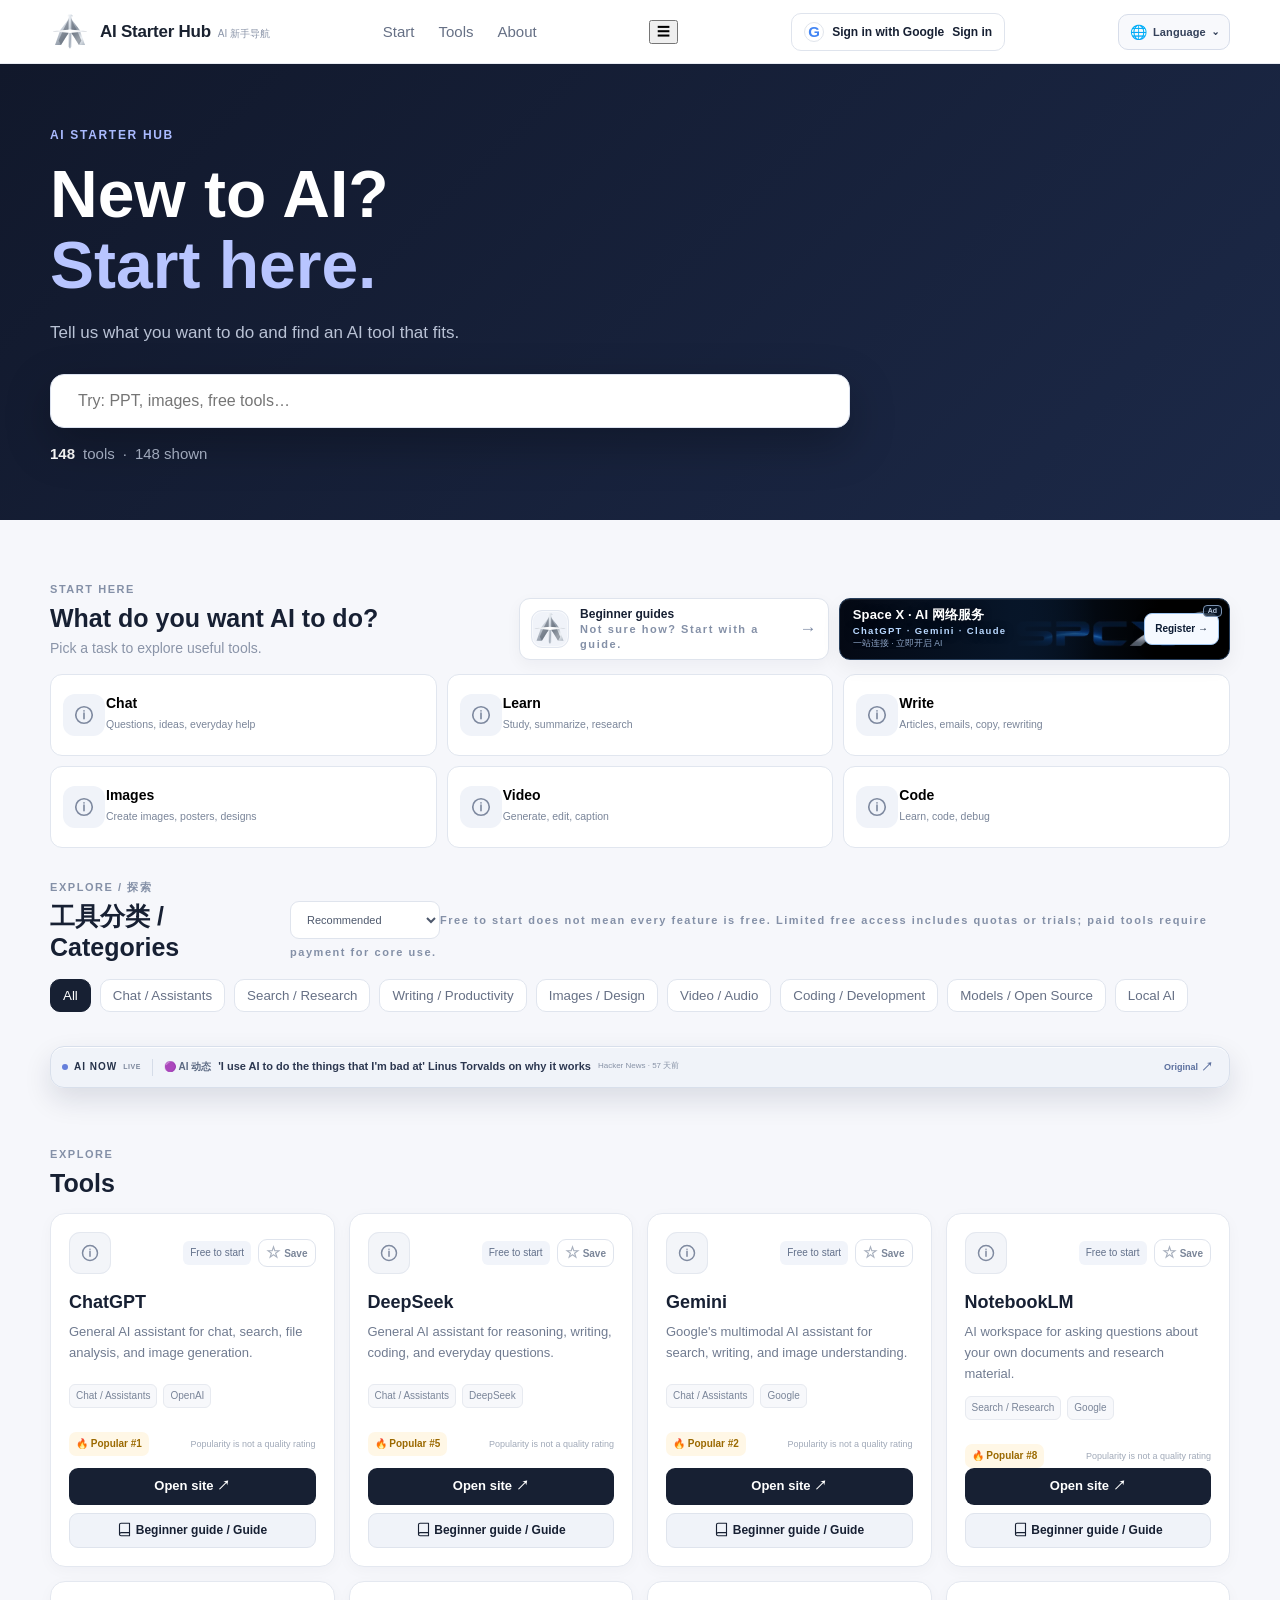
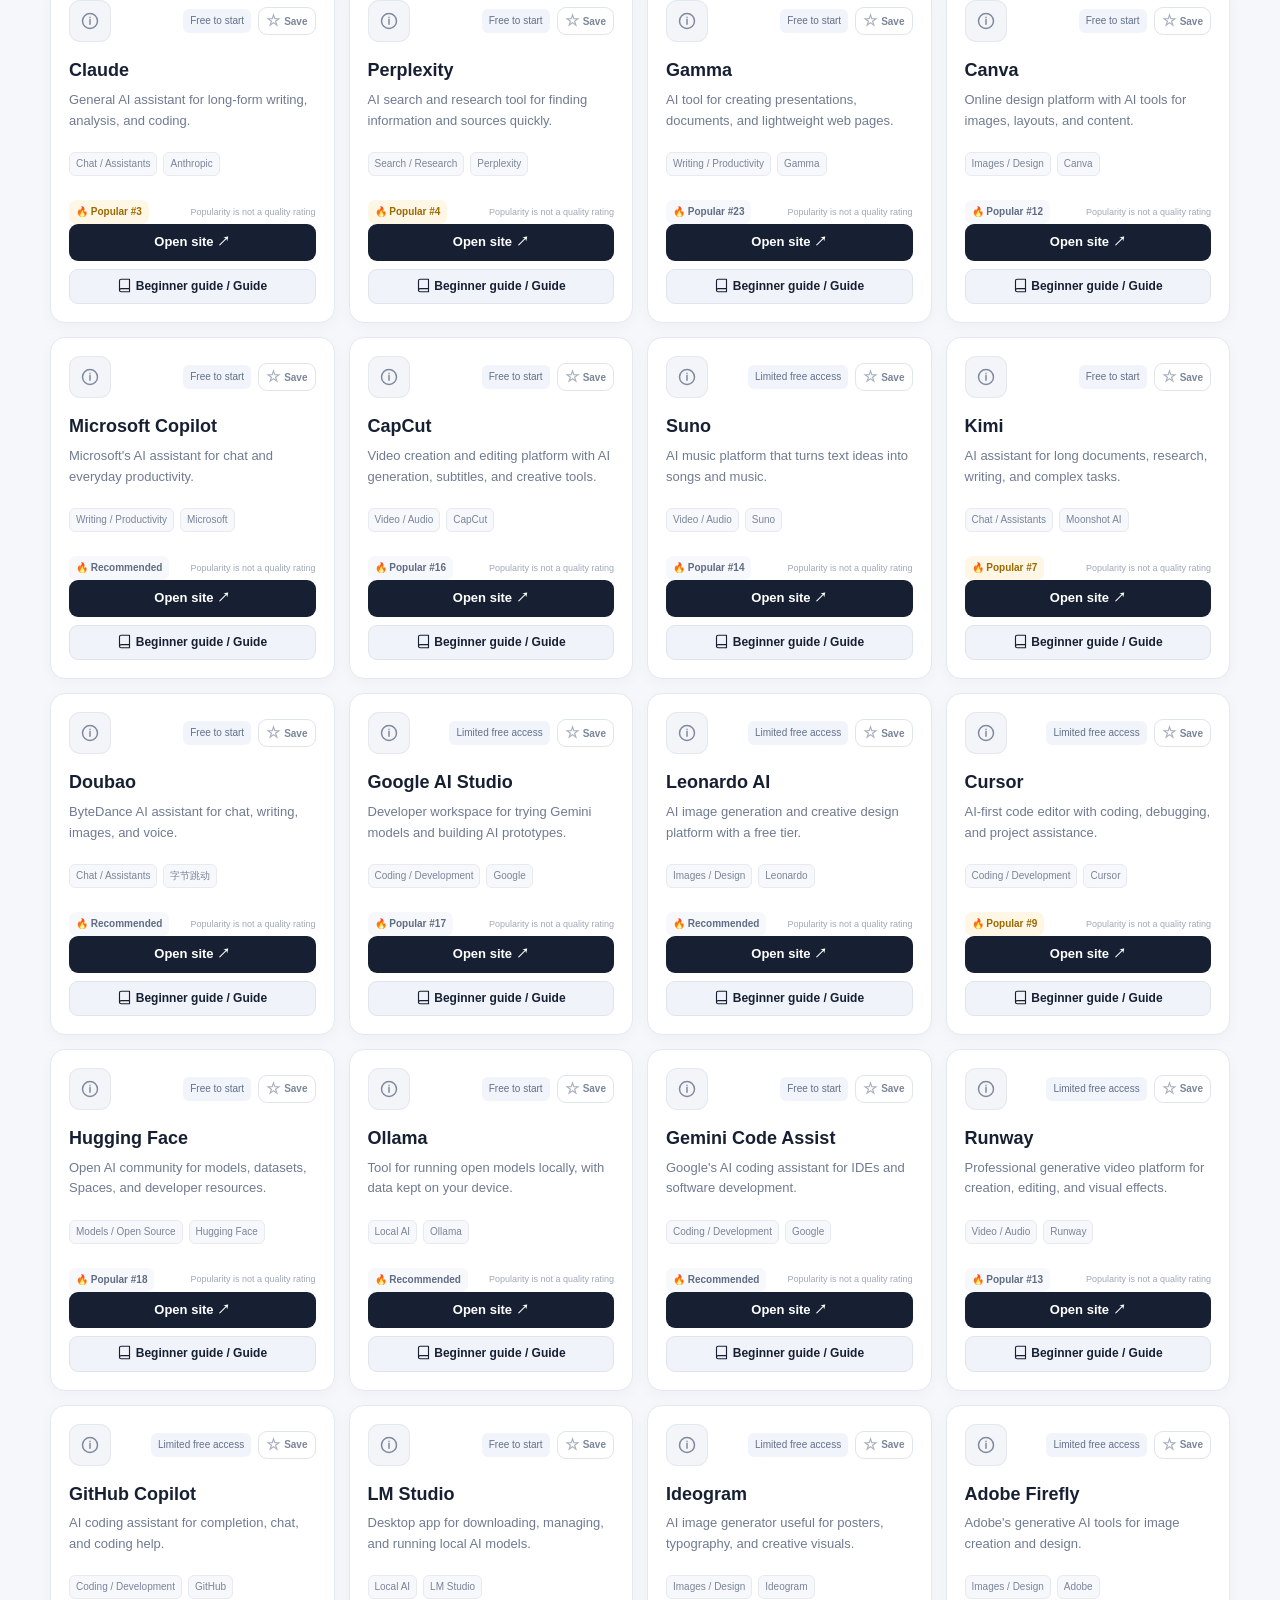
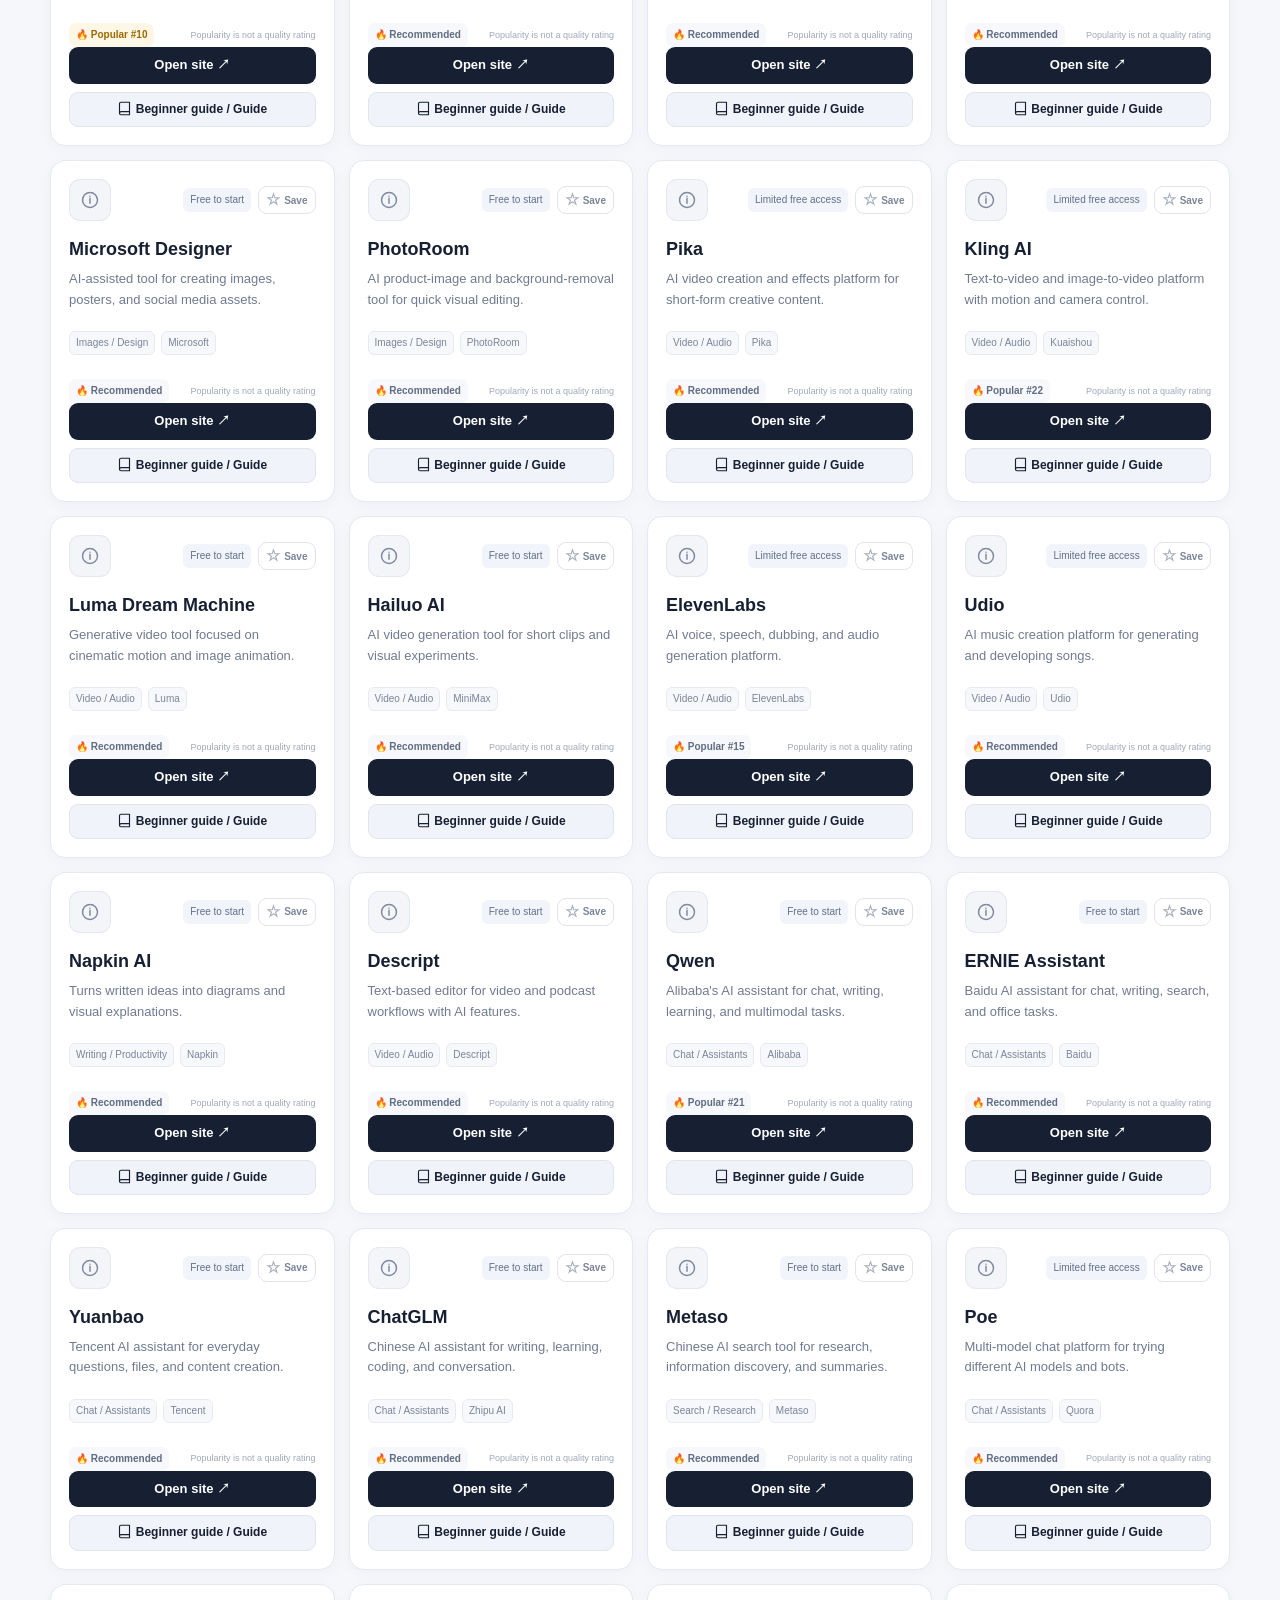
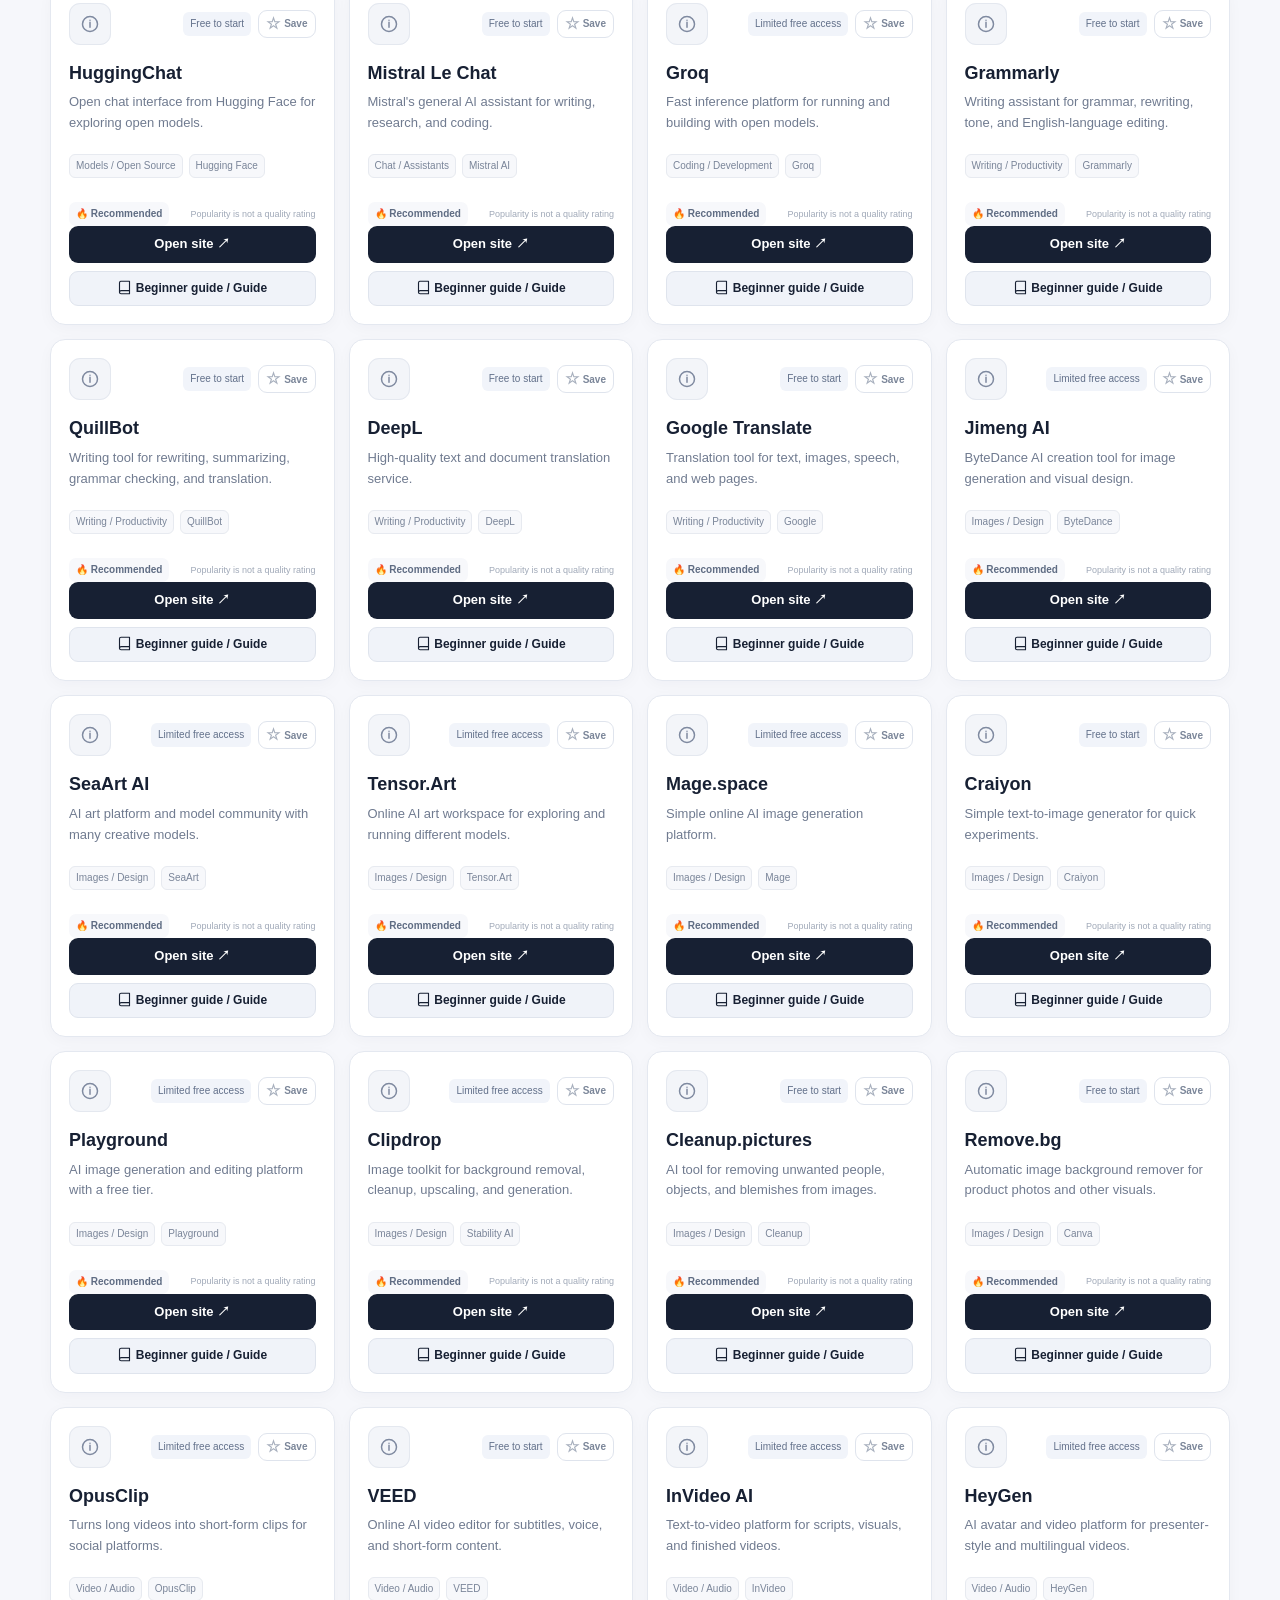
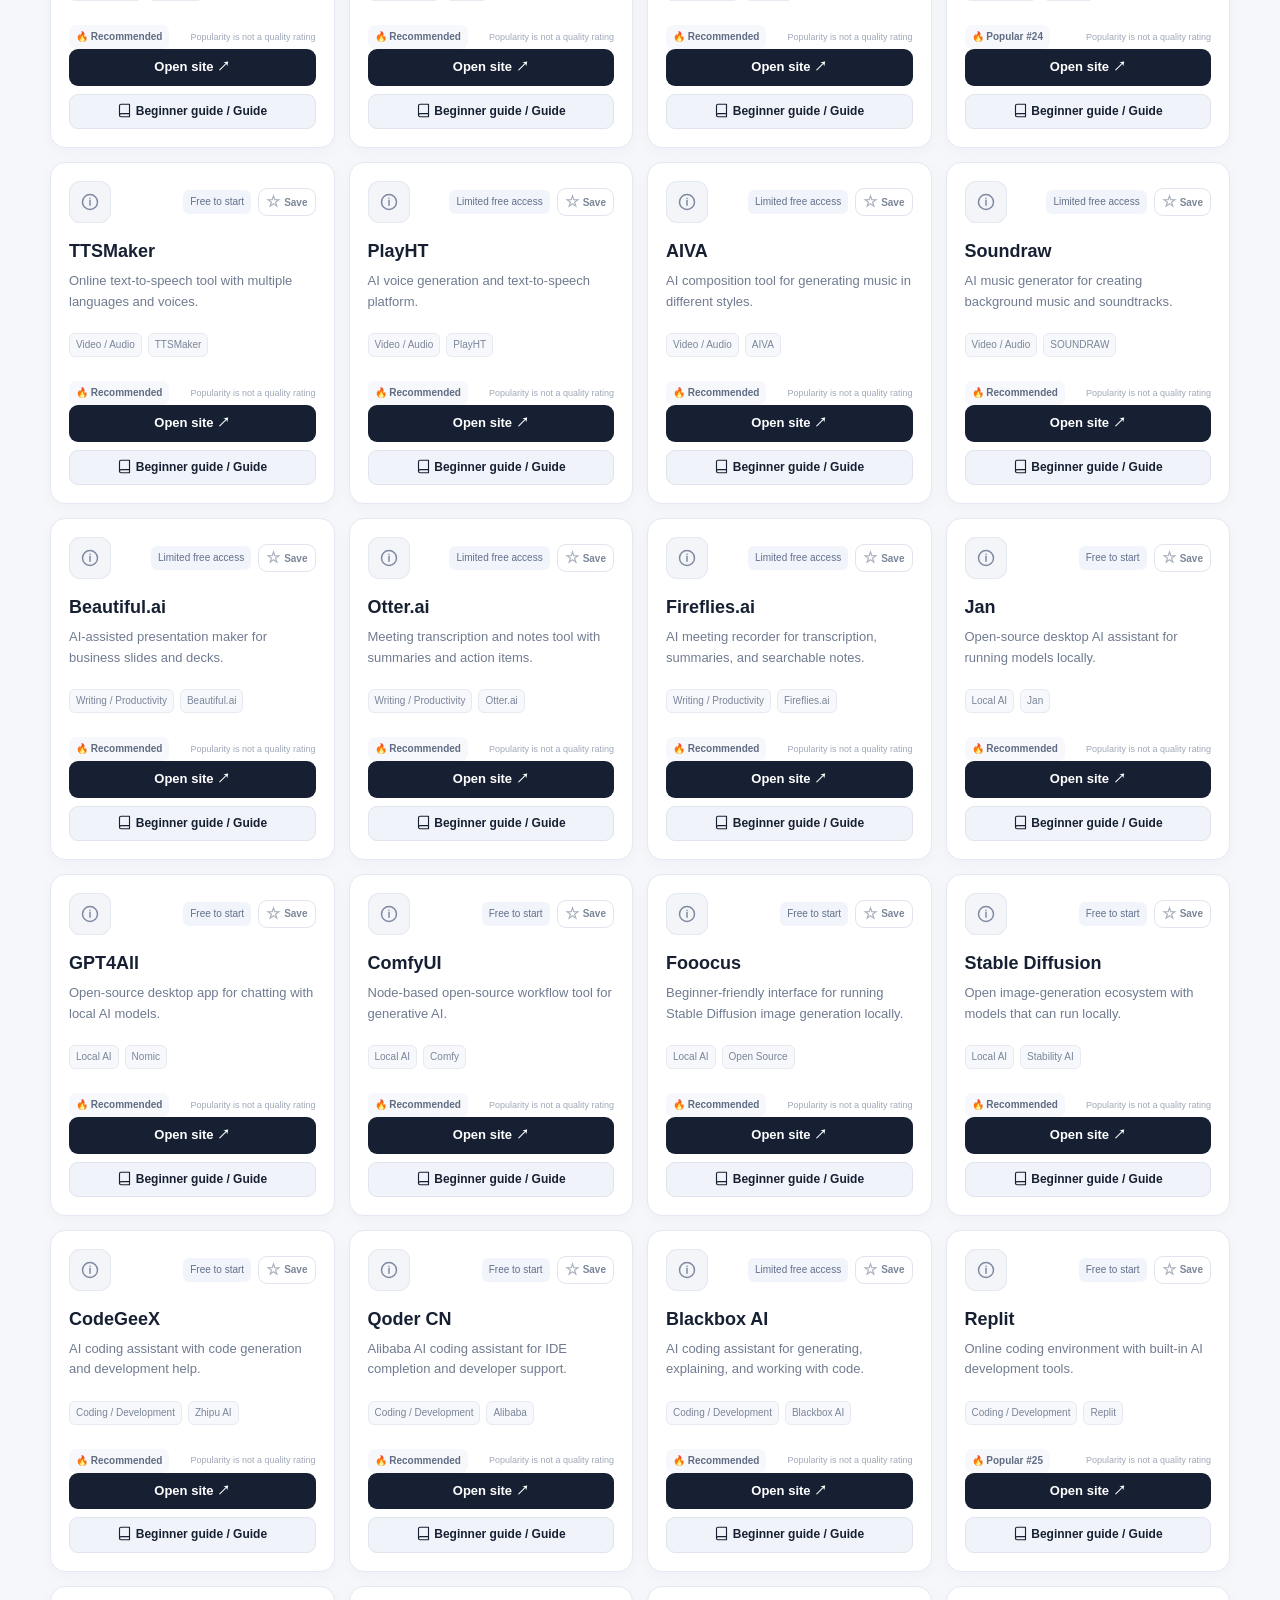
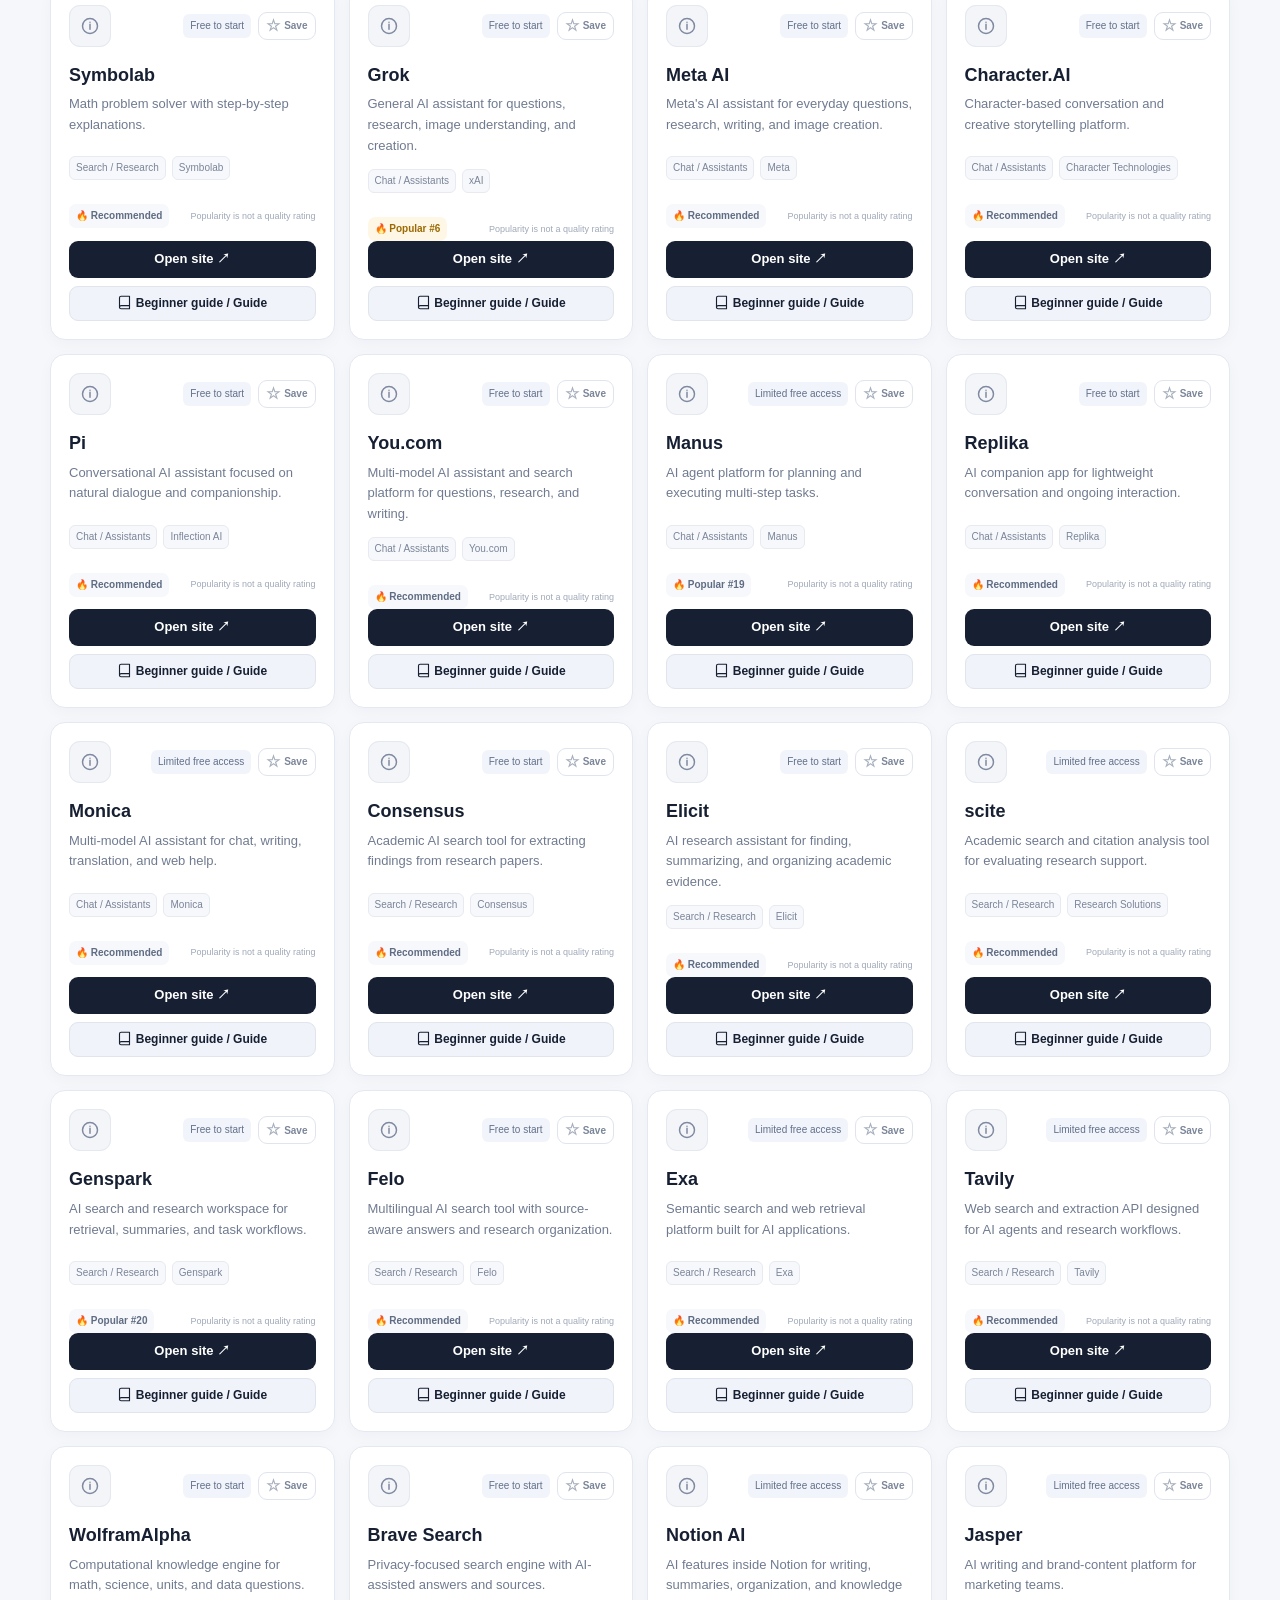
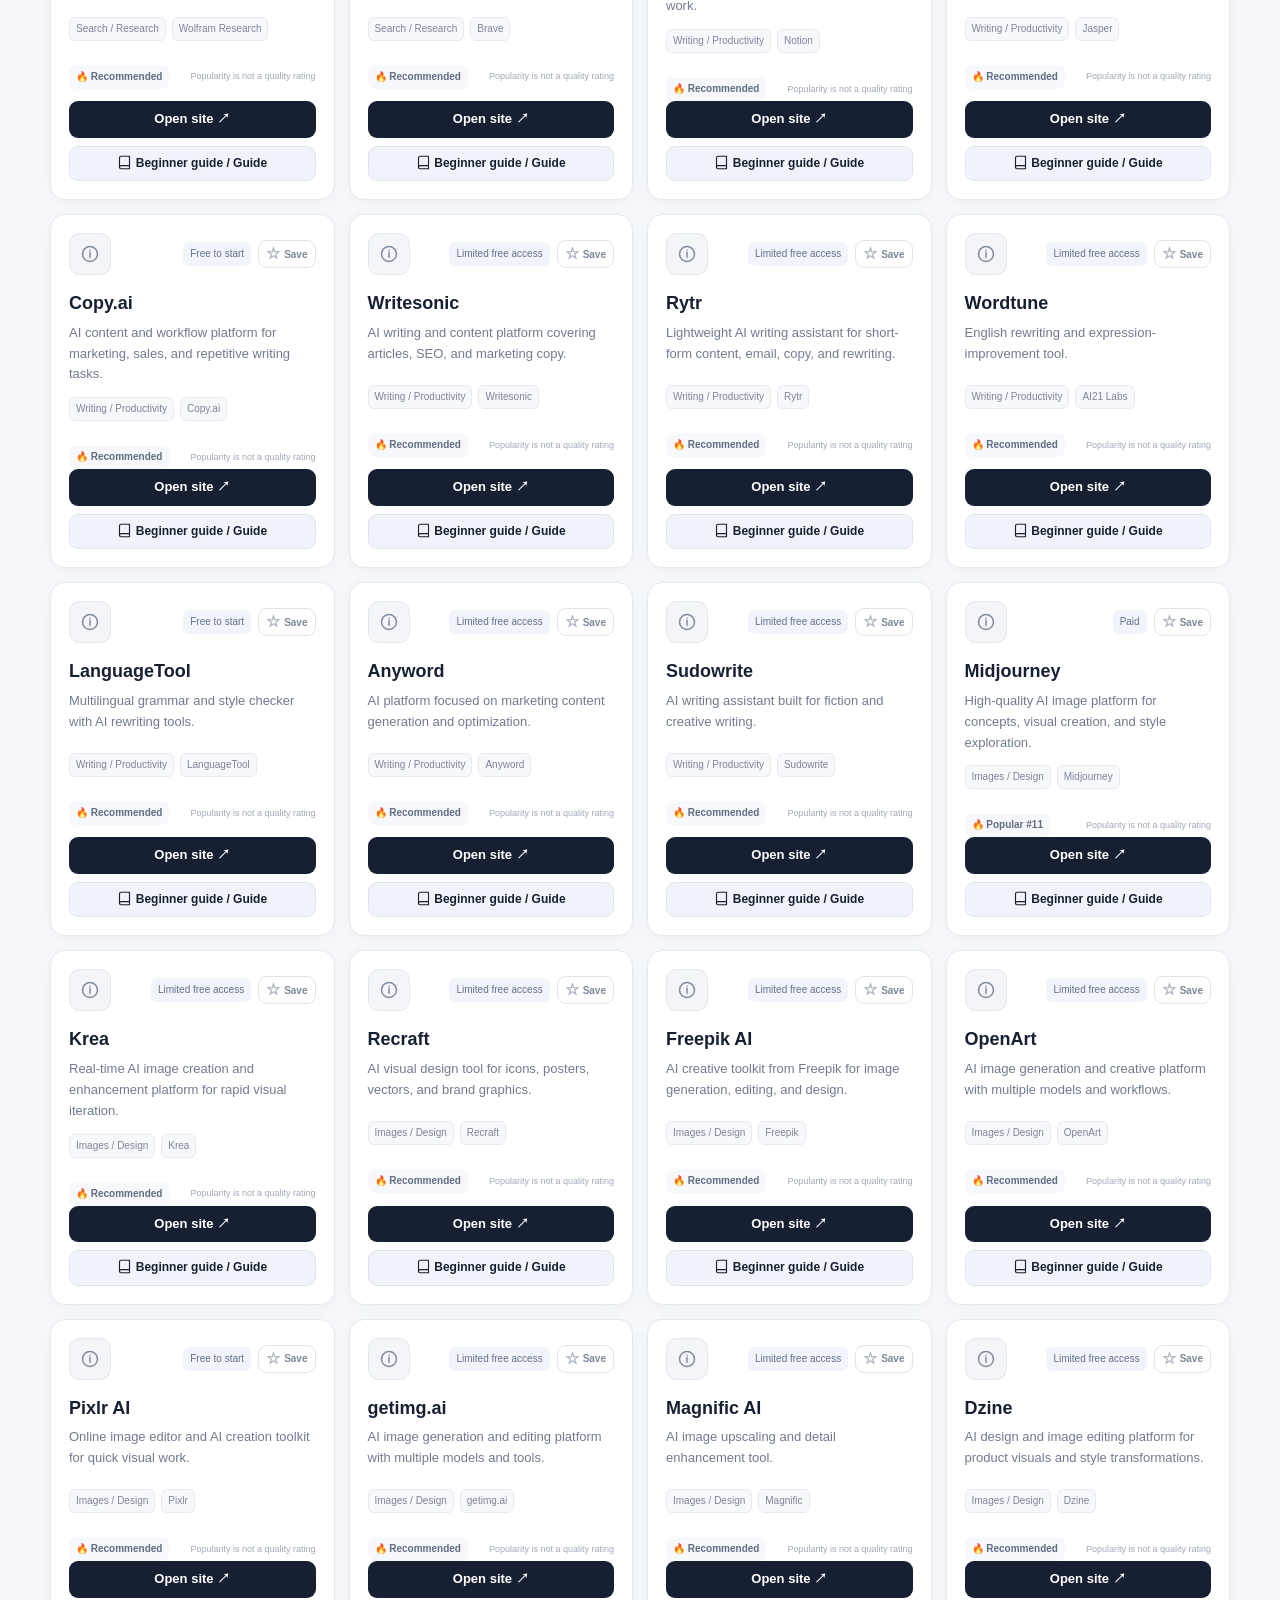
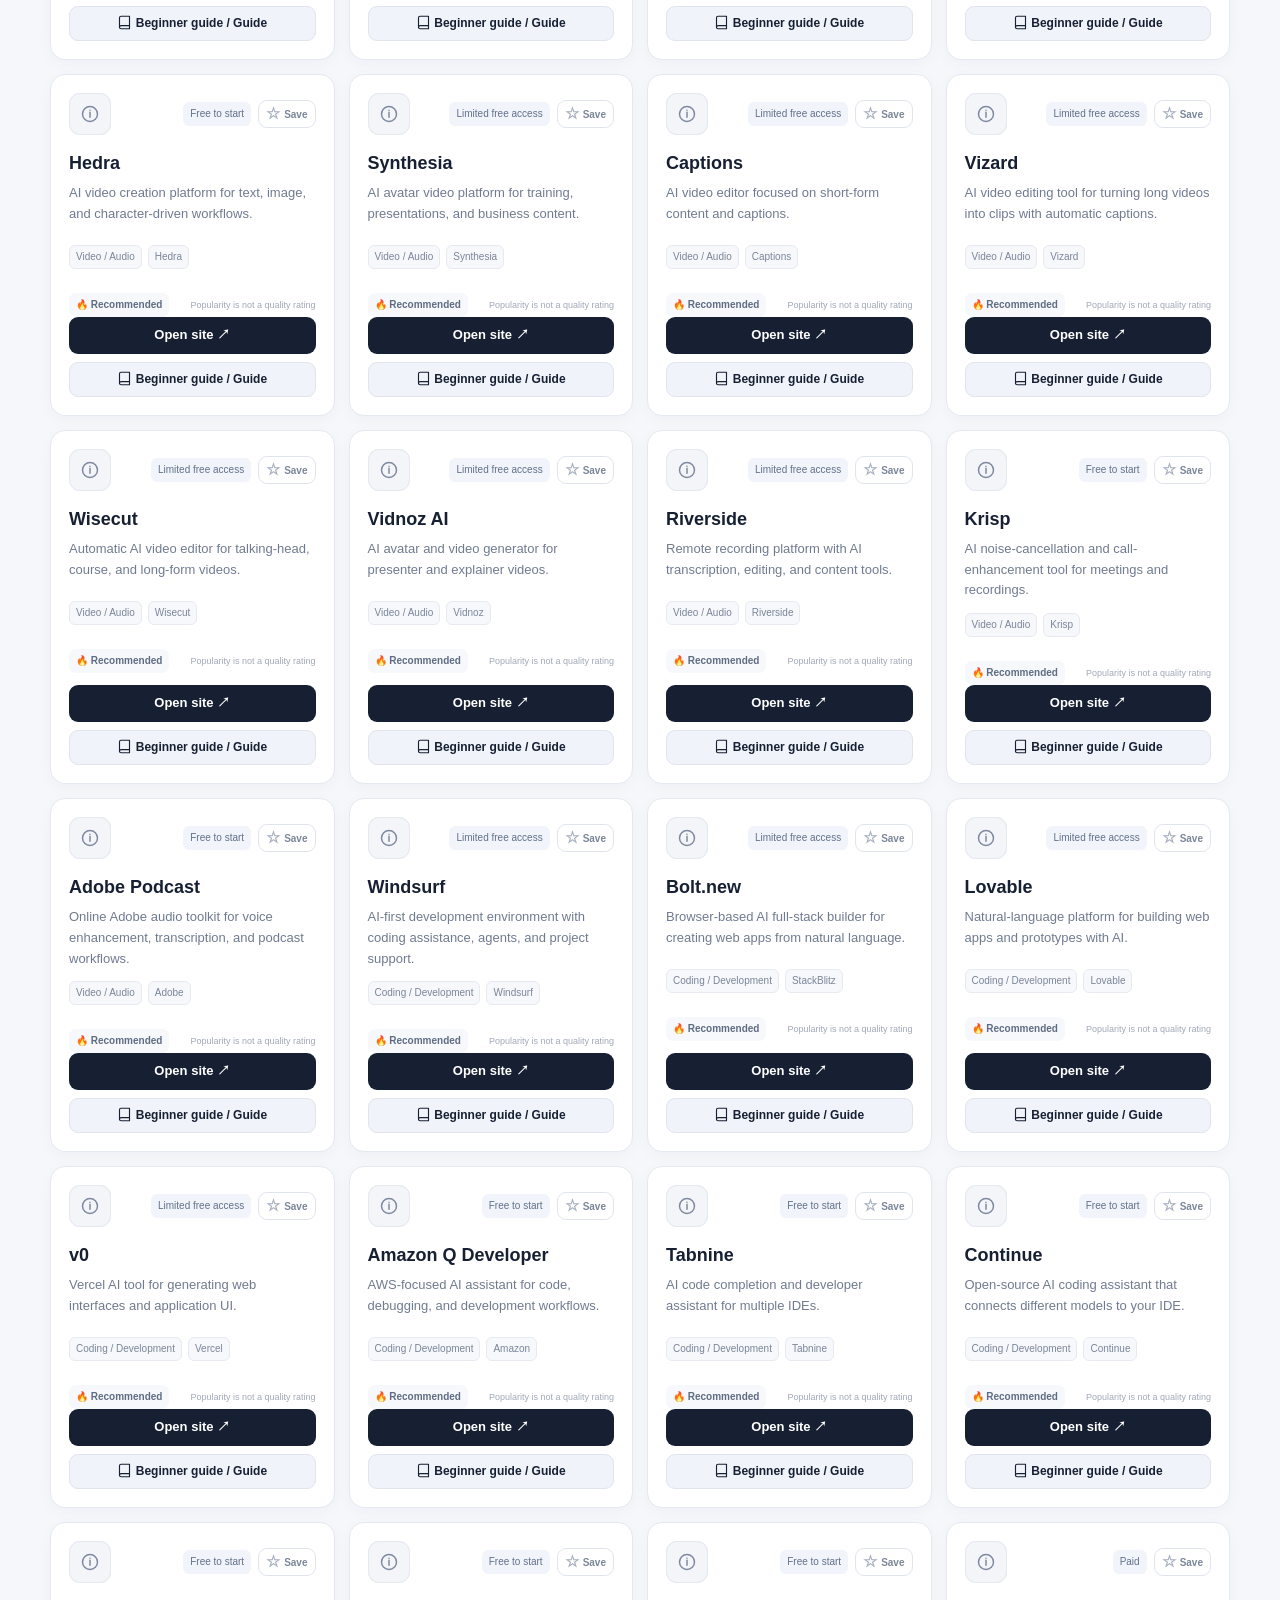
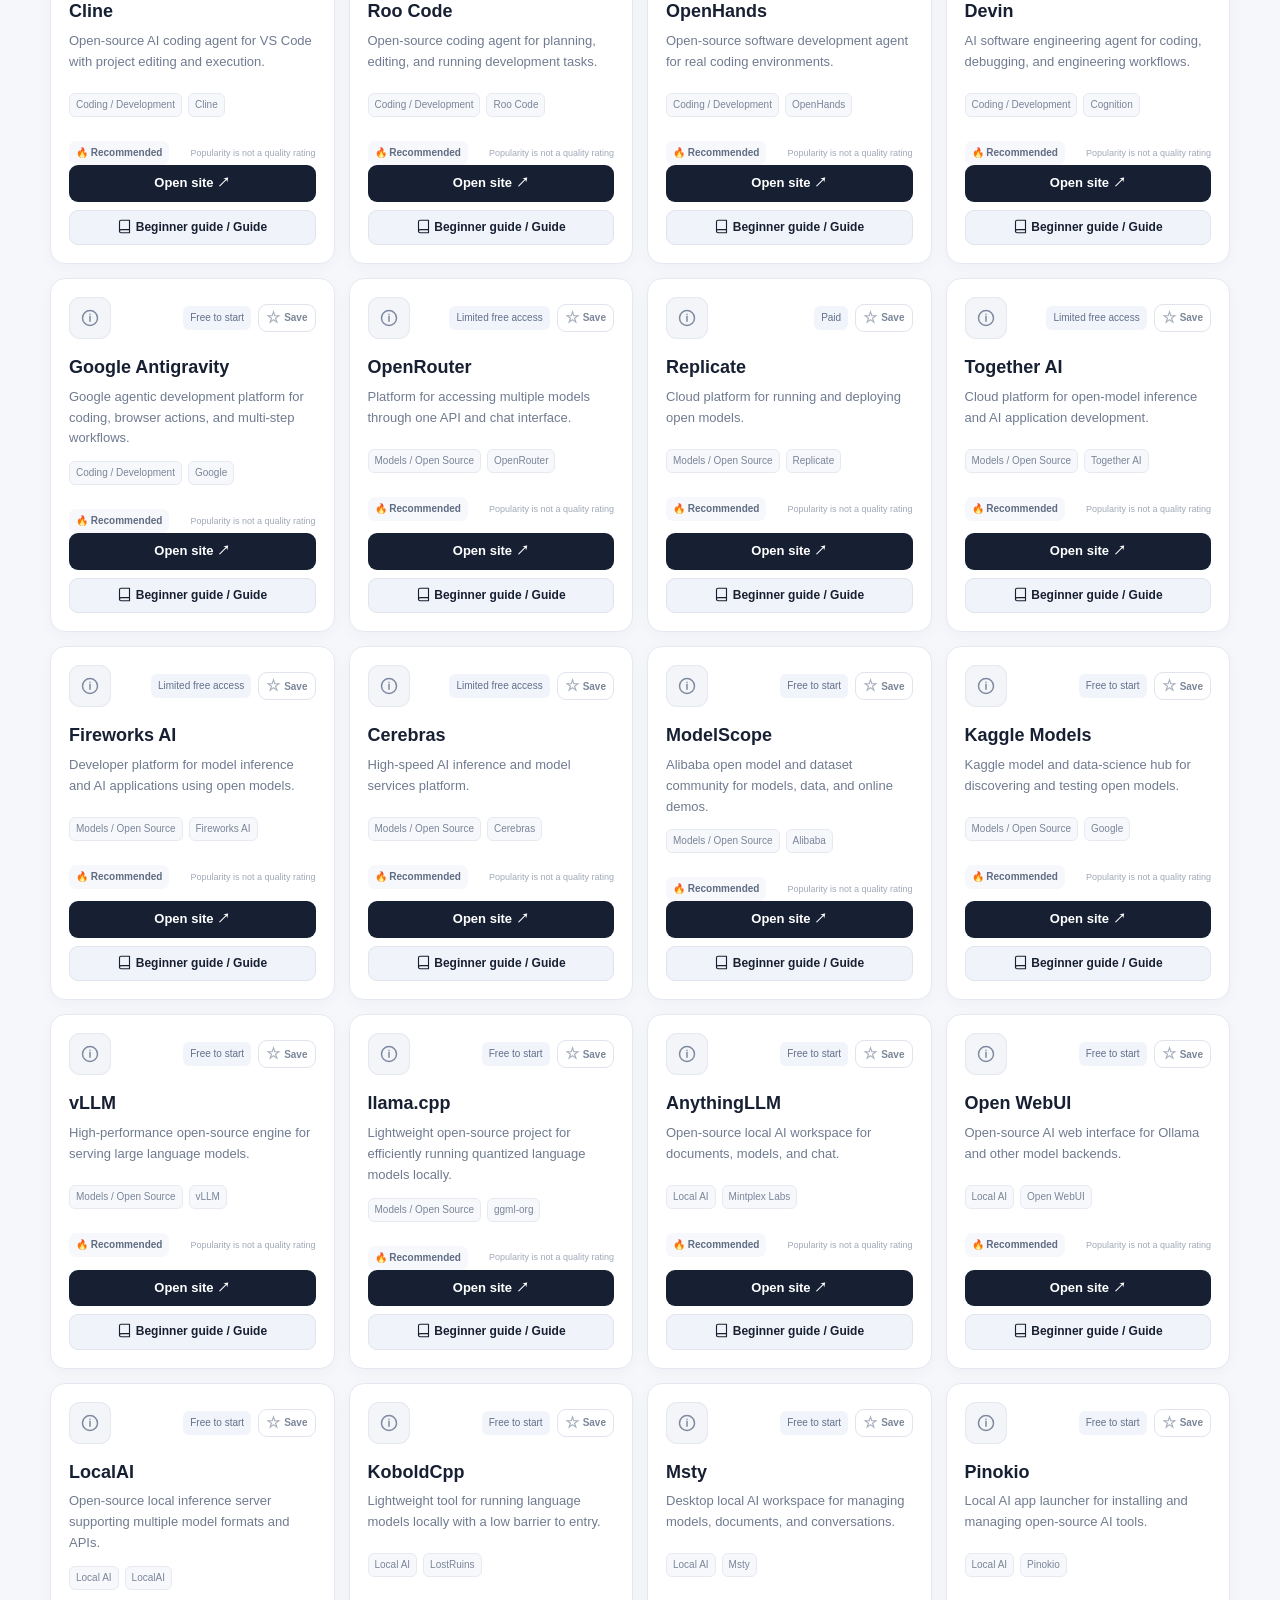
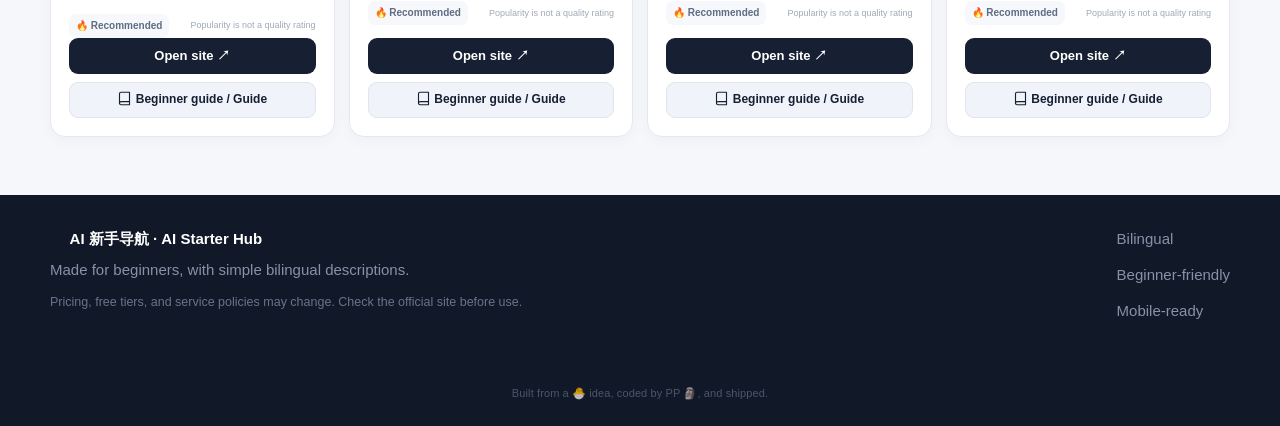
==== commit 5a1a764f: "Fix navigation, language metadata, search labels, and retired links" ====
--- a/index.html
+++ b/index.html
@@ -5,23 +5,23 @@
 <meta name="theme-color" content="#0b1020">
 <link rel="icon" href="favicon.svg" type="image/svg+xml">
 <meta name="robots" content="index,follow,max-image-preview:large">
-<title>AI 新手导航 | 150+ AI 工具、教程与免费入口 · AI Starter Hub</title>
-<meta name="description" content="AI 新手导航（AI Starter Hub）收录 150+ 主流 AI 工具，提供聊天、搜索、写作、图片、视频、编程、本地 AI 等分类、官方入口与新手图文教程。">
+<title>AI 新手导航 | 近 150 款 AI 工具、教程与免费入口 · AI Starter Hub</title>
+<meta name="description" content="AI 新手导航（AI Starter Hub）收录 近 150 款主流 AI 工具，提供聊天、搜索、写作、图片、视频、编程、本地 AI 等分类、官方入口与新手图文教程。">
 <link rel="canonical" href="https://starterhub-dev.github.io/ai-tools/">
 <meta property="og:type" content="website">
 <meta property="og:site_name" content="AI 新手导航 · AI Starter Hub">
-<meta property="og:title" content="AI 新手导航 | 150+ AI 工具、教程与免费入口">
+<meta property="og:title" content="AI 新手导航 | 近 150 款 AI 工具、教程与免费入口">
 <meta property="og:description" content="给 AI 新手的工具导航。按用途发现 AI 工具，查看官方入口、教程、视频和使用提示。">
 <meta property="og:url" content="https://starterhub-dev.github.io/ai-tools/">
 <meta name="twitter:card" content="summary">
-<meta name="twitter:title" content="AI 新手导航 | 150+ AI 工具、教程与免费入口">
+<meta name="twitter:title" content="AI 新手导航 | 近 150 款 AI 工具、教程与免费入口">
 <meta name="twitter:description" content="按用途发现 AI 工具，查看官方入口、教程、视频和使用提示。">
-<link rel="stylesheet" href="style.css?v=20261007-2">
+<link rel="stylesheet" href="style.css?v=20261010-1">
 <script type="application/ld+json">{"@context":"https://schema.org","@type":"WebSite","name":"AI 新手导航","alternateName":"AI Starter Hub","url":"https://starterhub-dev.github.io/ai-tools/","description":"面向 AI 新手的中英双语 AI 工具导航、官方入口与入门教程。","inLanguage":["zh-CN","en"]}</script>
-<script type="application/ld+json">{"@context":"https://schema.org","@type":"ItemList","name":"AI 新手导航工具目录","numberOfItems":150,"itemListElement":[{"@type":"ListItem","position":1,"name":"ChatGPT","url":"https://starterhub-dev.github.io/ai-tools/tools/chatgpt/"},{"@type":"ListItem","position":2,"name":"Gemini","url":"https://starterhub-dev.github.io/ai-tools/tools/gemini/"},{"@type":"ListItem","position":3,"name":"Claude","url":"https://starterhub-dev.github.io/ai-tools/tools/claude/"},{"@type":"ListItem","position":4,"name":"Perplexity","url":"https://starterhub-dev.github.io/ai-tools/tools/perplexity/"},{"@type":"ListItem","position":5,"name":"NotebookLM","url":"https://starterhub-dev.github.io/ai-tools/tools/notebooklm/"},{"@type":"ListItem","position":6,"name":"Microsoft Copilot","url":"https://starterhub-dev.github.io/ai-tools/tools/microsoft-copilot/"},{"@type":"ListItem","position":7,"name":"GitHub Copilot","url":"https://starterhub-dev.github.io/ai-tools/tools/github-copilot/"},{"@type":"ListItem","position":8,"name":"Gemini Code Assist","url":"https://starterhub-dev.github.io/ai-tools/tools/gemini-code-assist/"},{"@type":"ListItem","position":9,"name":"Cursor","url":"https://starterhub-dev.github.io/ai-tools/tools/cursor/"},{"@type":"ListItem","position":10,"name":"Hugging Face","url":"https://starterhub-dev.github.io/ai-tools/tools/hugging-face/"},{"@type":"ListItem","position":11,"name":"Ollama","url":"https://starterhub-dev.github.io/ai-tools/tools/ollama/"},{"@type":"ListItem","position":12,"name":"LM Studio","url":"https://starterhub-dev.github.io/ai-tools/tools/lm-studio/"},{"@type":"ListItem","position":13,"name":"Leonardo AI","url":"https://starterhub-dev.github.io/ai-tools/tools/leonardo-ai/"},{"@type":"ListItem","position":14,"name":"Ideogram","url":"https://starterhub-dev.github.io/ai-tools/tools/ideogram/"},{"@type":"ListItem","position":15,"name":"Adobe Firefly","url":"https://starterhub-dev.github.io/ai-tools/tools/adobe-firefly/"},{"@type":"ListItem","position":16,"name":"Canva","url":"https://starterhub-dev.github.io/ai-tools/tools/canva/"},{"@type":"ListItem","position":17,"name":"Microsoft Designer","url":"https://starterhub-dev.github.io/ai-tools/tools/microsoft-designer/"},{"@type":"ListItem","position":18,"name":"PhotoRoom","url":"https://starterhub-dev.github.io/ai-tools/tools/photoroom/"},{"@type":"ListItem","position":19,"name":"CapCut","url":"https://starterhub-dev.github.io/ai-tools/tools/capcut/"},{"@type":"ListItem","position":20,"name":"Pika","url":"https://starterhub-dev.github.io/ai-tools/tools/pika/"},{"@type":"ListItem","position":21,"name":"Runway","url":"https://starterhub-dev.github.io/ai-tools/tools/runway/"},{"@type":"ListItem","position":22,"name":"Kling AI","url":"https://starterhub-dev.github.io/ai-tools/tools/kling-ai/"},{"@type":"ListItem","position":23,"name":"Luma Dream Machine","url":"https://starterhub-dev.github.io/ai-tools/tools/luma-dream-machine/"},{"@type":"ListItem","position":24,"name":"Hailuo AI","url":"https://starterhub-dev.github.io/ai-tools/tools/hailuo-ai/"},{"@type":"ListItem","position":25,"name":"ElevenLabs","url":"https://starterhub-dev.github.io/ai-tools/tools/elevenlabs/"},{"@type":"ListItem","position":26,"name":"Suno","url":"https://starterhub-dev.github.io/ai-tools/tools/suno/"},{"@type":"ListItem","position":27,"name":"Udio","url":"https://starterhub-dev.github.io/ai-tools/tools/udio/"},{"@type":"ListItem","position":28,"name":"Gamma","url":"https://starterhub-dev.github.io/ai-tools/tools/gamma/"},{"@type":"ListItem","position":29,"name":"Napkin AI","url":"https://starterhub-dev.github.io/ai-tools/tools/napkin-ai/"},{"@type":"ListItem","position":30,"name":"Descript","url":"https://starterhub-dev.github.io/ai-tools/tools/descript/"},{"@type":"ListItem","position":31,"name":"DeepSeek","url":"https://starterhub-dev.github.io/ai-tools/tools/deepseek/"},{"@type":"ListItem","position":32,"name":"豆包","url":"https://starterhub-dev.github.io/ai-tools/tools/doubao/"},{"@type":"ListItem","position":33,"name":"Kimi","url":"https://starterhub-dev.github.io/ai-tools/tools/kimi/"},{"@type":"ListItem","position":34,"name":"通义千问","url":"https://starterhub-dev.github.io/ai-tools/tools/qwen/"},{"@type":"ListItem","position":35,"name":"文心助手","url":"https://starterhub-dev.github.io/ai-tools/tools/ernie-assistant/"},{"@type":"ListItem","position":36,"name":"腾讯元宝","url":"https://starterhub-dev.github.io/ai-tools/tools/yuanbao/"},{"@type":"ListItem","position":37,"name":"智谱清言","url":"https://starterhub-dev.github.io/ai-tools/tools/chatglm/"},{"@type":"ListItem","position":38,"name":"秘塔AI搜索","url":"https://starterhub-dev.github.io/ai-tools/tools/metaso/"},{"@type":"ListItem","position":39,"name":"Poe","url":"https://starterhub-dev.github.io/ai-tools/tools/poe/"},{"@type":"ListItem","position":40,"name":"HuggingChat","url":"https://starterhub-dev.github.io/ai-tools/tools/huggingchat/"},{"@type":"ListItem","position":41,"name":"Mistral Le Chat","url":"https://starterhub-dev.github.io/ai-tools/tools/mistral-le-chat/"},{"@type":"ListItem","position":42,"name":"Google AI Studio","url":"https://starterhub-dev.github.io/ai-tools/tools/google-ai-studio/"},{"@type":"ListItem","position":43,"name":"Groq","url":"https://starterhub-dev.github.io/ai-tools/tools/groq/"},{"@type":"ListItem","position":44,"name":"Grammarly","url":"https://starterhub-dev.github.io/ai-tools/tools/grammarly/"},{"@type":"ListItem","position":45,"name":"QuillBot","url":"https://starterhub-dev.github.io/ai-tools/tools/quillbot/"},{"@type":"ListItem","position":46,"name":"DeepL","url":"https://starterhub-dev.github.io/ai-tools/tools/deepl/"},{"@type":"ListItem","position":47,"name":"Google Translate","url":"https://starterhub-dev.github.io/ai-tools/tools/google-translate/"},{"@type":"ListItem","position":48,"name":"即梦AI","url":"https://starterhub-dev.github.io/ai-tools/tools/jimeng-ai/"},{"@type":"ListItem","position":49,"name":"SeaArt AI","url":"https://starterhub-dev.github.io/ai-tools/tools/seaart-ai/"},{"@type":"ListItem","position":50,"name":"Tensor.Art","url":"https://starterhub-dev.github.io/ai-tools/tools/tensor-art/"},{"@type":"ListItem","position":51,"name":"Mage.space","url":"https://starterhub-dev.github.io/ai-tools/tools/mage-space/"},{"@type":"ListItem","position":52,"name":"Craiyon","url":"https://starterhub-dev.github.io/ai-tools/tools/craiyon/"},{"@type":"ListItem","position":53,"name":"Playground","url":"https://starterhub-dev.github.io/ai-tools/tools/playground/"},{"@type":"ListItem","position":54,"name":"Clipdrop","url":"https://starterhub-dev.github.io/ai-tools/tools/clipdrop/"},{"@type":"ListItem","position":55,"name":"Cleanup.pictures","url":"https://starterhub-dev.github.io/ai-tools/tools/cleanup-pictures/"},{"@type":"ListItem","position":56,"name":"Remove.bg","url":"https://starterhub-dev.github.io/ai-tools/tools/remove-bg/"},{"@type":"ListItem","position":57,"name":"OpusClip","url":"https://starterhub-dev.github.io/ai-tools/tools/opusclip/"},{"@type":"ListItem","position":58,"name":"VEED","url":"https://starterhub-dev.github.io/ai-tools/tools/veed/"},{"@type":"ListItem","position":59,"name":"InVideo AI","url":"https://starterhub-dev.github.io/ai-tools/tools/invideo-ai/"},{"@type":"ListItem","position":60,"name":"HeyGen","url":"https://starterhub-dev.github.io/ai-tools/tools/heygen/"},{"@type":"ListItem","position":61,"name":"TTSMaker","url":"https://starterhub-dev.github.io/ai-tools/tools/ttsmaker/"},{"@type":"ListItem","position":62,"name":"PlayHT","url":"https://starterhub-dev.github.io/ai-tools/tools/playht/"},{"@type":"ListItem","position":63,"name":"AIVA","url":"https://starterhub-dev.github.io/ai-tools/tools/aiva/"},{"@type":"ListItem","position":64,"name":"Soundraw","url":"https://starterhub-dev.github.io/ai-tools/tools/soundraw/"},{"@type":"ListItem","position":65,"name":"Tome","url":"https://starterhub-dev.github.io/ai-tools/tools/tome/"},{"@type":"ListItem","position":66,"name":"Beautiful.ai","url":"https://starterhub-dev.github.io/ai-tools/tools/beautiful-ai/"},{"@type":"ListItem","position":67,"name":"Otter.ai","url":"https://starterhub-dev.github.io/ai-tools/tools/otter-ai/"},{"@type":"ListItem","position":68,"name":"Fireflies.ai","url":"https://starterhub-dev.github.io/ai-tools/tools/fireflies-ai/"},{"@type":"ListItem","position":69,"name":"Jan","url":"https://starterhub-dev.github.io/ai-tools/tools/jan/"},{"@type":"ListItem","position":70,"name":"GPT4All","url":"https://starterhub-dev.github.io/ai-tools/tools/gpt4all/"},{"@type":"ListItem","position":71,"name":"ComfyUI","url":"https://starterhub-dev.github.io/ai-tools/tools/comfyui/"},{"@type":"ListItem","position":72,"name":"Fooocus","url":"https://starterhub-dev.github.io/ai-tools/tools/fooocus/"},{"@type":"ListItem","position":73,"name":"Stable Diffusion","url":"https://starterhub-dev.github.io/ai-tools/tools/stable-diffusion/"},{"@type":"ListItem","position":74,"name":"CodeGeeX","url":"https://starterhub-dev.github.io/ai-tools/tools/codegeex/"},{"@type":"ListItem","position":75,"name":"通义灵码","url":"https://starterhub-dev.github.io/ai-tools/tools/qoder-cn/"},{"@type":"ListItem","position":76,"name":"Blackbox AI","url":"https://starterhub-dev.github.io/ai-tools/tools/blackbox-ai/"},{"@type":"ListItem","position":77,"name":"Replit","url":"https://starterhub-dev.github.io/ai-tools/tools/replit/"},{"@type":"ListItem","position":78,"name":"Phind","url":"https://starterhub-dev.github.io/ai-tools/tools/phind/"},{"@type":"ListItem","position":79,"name":"Symbolab","url":"https://starterhub-dev.github.io/ai-tools/tools/symbolab/"},{"@type":"ListItem","position":80,"name":"Grok","url":"https://starterhub-dev.github.io/ai-tools/tools/grok/"},{"@type":"ListItem","position":81,"name":"Meta AI","url":"https://starterhub-dev.github.io/ai-tools/tools/meta-ai/"},{"@type":"ListItem","position":82,"name":"Character.AI","url":"https://starterhub-dev.github.io/ai-tools/tools/character-ai/"},{"@type":"ListItem","position":83,"name":"Pi","url":"https://starterhub-dev.github.io/ai-tools/tools/pi/"},{"@type":"ListItem","position":84,"name":"You.com","url":"https://starterhub-dev.github.io/ai-tools/tools/you-com/"},{"@type":"ListItem","position":85,"name":"Manus","url":"https://starterhub-dev.github.io/ai-tools/tools/manus/"},{"@type":"ListItem","position":86,"name":"Replika","url":"https://starterhub-dev.github.io/ai-tools/tools/replika/"},{"@type":"ListItem","position":87,"name":"Monica","url":"https://starterhub-dev.github.io/ai-tools/tools/monica/"},{"@type":"ListItem","position":88,"name":"Consensus","url":"https://starterhub-dev.github.io/ai-tools/tools/consensus/"},{"@type":"ListItem","position":89,"name":"Elicit","url":"https://starterhub-dev.github.io/ai-tools/tools/elicit/"},{"@type":"ListItem","position":90,"name":"scite","url":"https://starterhub-dev.github.io/ai-tools/tools/scite/"},{"@type":"ListItem","position":91,"name":"Genspark","url":"https://starterhub-dev.github.io/ai-tools/tools/genspark/"},{"@type":"ListItem","position":92,"name":"Felo","url":"https://starterhub-dev.github.io/ai-tools/tools/felo/"},{"@type":"ListItem","position":93,"name":"Exa","url":"https://starterhub-dev.github.io/ai-tools/tools/exa/"},{"@type":"ListItem","position":94,"name":"Tavily","url":"https://starterhub-dev.github.io/ai-tools/tools/tavily/"},{"@type":"ListItem","position":95,"name":"WolframAlpha","url":"https://starterhub-dev.github.io/ai-tools/tools/wolframalpha/"},{"@type":"ListItem","position":96,"name":"Brave Search","url":"https://starterhub-dev.github.io/ai-tools/tools/brave-search/"},{"@type":"ListItem","position":97,"name":"Notion AI","url":"https://starterhub-dev.github.io/ai-tools/tools/notion-ai/"},{"@type":"ListItem","position":98,"name":"Jasper","url":"https://starterhub-dev.github.io/ai-tools/tools/jasper/"},{"@type":"ListItem","position":99,"name":"Copy.ai","url":"https://starterhub-dev.github.io/ai-tools/tools/copy-ai/"},{"@type":"ListItem","position":100,"name":"Writesonic","url":"https://starterhub-dev.github.io/ai-tools/tools/writesonic/"},{"@type":"ListItem","position":101,"name":"Rytr","url":"https://starterhub-dev.github.io/ai-tools/tools/rytr/"},{"@type":"ListItem","position":102,"name":"Wordtune","url":"https://starterhub-dev.github.io/ai-tools/tools/wordtune/"},{"@type":"ListItem","position":103,"name":"LanguageTool","url":"https://starterhub-dev.github.io/ai-tools/tools/languagetool/"},{"@type":"ListItem","position":104,"name":"Anyword","url":"https://starterhub-dev.github.io/ai-tools/tools/anyword/"},{"@type":"ListItem","position":105,"name":"Sudowrite","url":"https://starterhub-dev.github.io/ai-tools/tools/sudowrite/"},{"@type":"ListItem","position":106,"name":"Midjourney","url":"https://starterhub-dev.github.io/ai-tools/tools/midjourney/"},{"@type":"ListItem","position":107,"name":"Krea","url":"https://starterhub-dev.github.io/ai-tools/tools/krea/"},{"@type":"ListItem","position":108,"name":"Recraft","url":"https://starterhub-dev.github.io/ai-tools/tools/recraft/"},{"@type":"ListItem","position":109,"name":"Freepik AI","url":"https://starterhub-dev.github.io/ai-tools/tools/freepik-ai/"},{"@type":"ListItem","position":110,"name":"OpenArt","url":"https://starterhub-dev.github.io/ai-tools/tools/openart/"},{"@type":"ListItem","position":111,"name":"Pixlr AI","url":"https://starterhub-dev.github.io/ai-tools/tools/pixlr-ai/"},{"@type":"ListItem","position":112,"name":"getimg.ai","url":"https://starterhub-dev.github.io/ai-tools/tools/getimg-ai/"},{"@type":"ListItem","position":113,"name":"Magnific AI","url":"https://starterhub-dev.github.io/ai-tools/tools/magnific-ai/"},{"@type":"ListItem","position":114,"name":"Dzine","url":"https://starterhub-dev.github.io/ai-tools/tools/dzine/"},{"@type":"ListItem","position":115,"name":"Hedra","url":"https://starterhub-dev.github.io/ai-tools/tools/hedra/"},{"@type":"ListItem","position":116,"name":"Synthesia","url":"https://starterhub-dev.github.io/ai-tools/tools/synthesia/"},{"@type":"ListItem","position":117,"name":"Captions","url":"https://starterhub-dev.github.io/ai-tools/tools/captions/"},{"@type":"ListItem","position":118,"name":"Vizard","url":"https://starterhub-dev.github.io/ai-tools/tools/vizard/"},{"@type":"ListItem","position":119,"name":"Wisecut","url":"https://starterhub-dev.github.io/ai-tools/tools/wisecut/"},{"@type":"ListItem","position":120,"name":"Vidnoz AI","url":"https://starterhub-dev.github.io/ai-tools/tools/vidnoz-ai/"},{"@type":"ListItem","position":121,"name":"Riverside","url":"https://starterhub-dev.github.io/ai-tools/tools/riverside/"},{"@type":"ListItem","position":122,"name":"Krisp","url":"https://starterhub-dev.github.io/ai-tools/tools/krisp/"},{"@type":"ListItem","position":123,"name":"Adobe Podcast","url":"https://starterhub-dev.github.io/ai-tools/tools/adobe-podcast/"},{"@type":"ListItem","position":124,"name":"Windsurf","url":"https://starterhub-dev.github.io/ai-tools/tools/windsurf/"},{"@type":"ListItem","position":125,"name":"Bolt.new","url":"https://starterhub-dev.github.io/ai-tools/tools/bolt-new/"},{"@type":"ListItem","position":126,"name":"Lovable","url":"https://starterhub-dev.github.io/ai-tools/tools/lovable/"},{"@type":"ListItem","position":127,"name":"v0","url":"https://starterhub-dev.github.io/ai-tools/tools/v0/"},{"@type":"ListItem","position":128,"name":"Amazon Q Developer","url":"https://starterhub-dev.github.io/ai-tools/tools/amazon-q-developer/"},{"@type":"ListItem","position":129,"name":"Tabnine","url":"https://starterhub-dev.github.io/ai-tools/tools/tabnine/"},{"@type":"ListItem","position":130,"name":"Continue","url":"https://starterhub-dev.github.io/ai-tools/tools/continue/"},{"@type":"ListItem","position":131,"name":"Cline","url":"https://starterhub-dev.github.io/ai-tools/tools/cline/"},{"@type":"ListItem","position":132,"name":"Roo Code","url":"https://starterhub-dev.github.io/ai-tools/tools/roo-code/"},{"@type":"ListItem","position":133,"name":"OpenHands","url":"https://starterhub-dev.github.io/ai-tools/tools/openhands/"},{"@type":"ListItem","position":134,"name":"Devin","url":"https://starterhub-dev.github.io/ai-tools/tools/devin/"},{"@type":"ListItem","position":135,"name":"Google Antigravity","url":"https://starterhub-dev.github.io/ai-tools/tools/google-antigravity/"},{"@type":"ListItem","position":136,"name":"OpenRouter","url":"https://starterhub-dev.github.io/ai-tools/tools/openrouter/"},{"@type":"ListItem","position":137,"name":"Replicate","url":"https://starterhub-dev.github.io/ai-tools/tools/replicate/"},{"@type":"ListItem","position":138,"name":"Together AI","url":"https://starterhub-dev.github.io/ai-tools/tools/together-ai/"},{"@type":"ListItem","position":139,"name":"Fireworks AI","url":"https://starterhub-dev.github.io/ai-tools/tools/fireworks-ai/"},{"@type":"ListItem","position":140,"name":"Cerebras","url":"https://starterhub-dev.github.io/ai-tools/tools/cerebras/"},{"@type":"ListItem","position":141,"name":"ModelScope","url":"https://starterhub-dev.github.io/ai-tools/tools/modelscope/"},{"@type":"ListItem","position":142,"name":"Kaggle Models","url":"https://starterhub-dev.github.io/ai-tools/tools/kaggle-models/"},{"@type":"ListItem","position":143,"name":"vLLM","url":"https://starterhub-dev.github.io/ai-tools/tools/vllm/"},{"@type":"ListItem","position":144,"name":"llama.cpp","url":"https://starterhub-dev.github.io/ai-tools/tools/llama-cpp/"},{"@type":"ListItem","position":145,"name":"AnythingLLM","url":"https://starterhub-dev.github.io/ai-tools/tools/anythingllm/"},{"@type":"ListItem","position":146,"name":"Open WebUI","url":"https://starterhub-dev.github.io/ai-tools/tools/open-webui/"},{"@type":"ListItem","position":147,"name":"LocalAI","url":"https://starterhub-dev.github.io/ai-tools/tools/localai/"},{"@type":"ListItem","position":148,"name":"KoboldCpp","url":"https://starterhub-dev.github.io/ai-tools/tools/koboldcpp/"},{"@type":"ListItem","position":149,"name":"Msty","url":"https://starterhub-dev.github.io/ai-tools/tools/msty/"},{"@type":"ListItem","position":150,"name":"Pinokio","url":"https://starterhub-dev.github.io/ai-tools/tools/pinokio/"}]}</script>
+<script type="application/ld+json">{"@context":"https://schema.org","@type":"ItemList","name":"AI 新手导航工具目录","numberOfItems":148,"itemListElement":[{"@type":"ListItem","position":1,"name":"ChatGPT","url":"https://starterhub-dev.github.io/ai-tools/tools/chatgpt/"},{"@type":"ListItem","position":2,"name":"Gemini","url":"https://starterhub-dev.github.io/ai-tools/tools/gemini/"},{"@type":"ListItem","position":3,"name":"Claude","url":"https://starterhub-dev.github.io/ai-tools/tools/claude/"},{"@type":"ListItem","position":4,"name":"Perplexity","url":"https://starterhub-dev.github.io/ai-tools/tools/perplexity/"},{"@type":"ListItem","position":5,"name":"NotebookLM","url":"https://starterhub-dev.github.io/ai-tools/tools/notebooklm/"},{"@type":"ListItem","position":6,"name":"Microsoft Copilot","url":"https://starterhub-dev.github.io/ai-tools/tools/microsoft-copilot/"},{"@type":"ListItem","position":7,"name":"GitHub Copilot","url":"https://starterhub-dev.github.io/ai-tools/tools/github-copilot/"},{"@type":"ListItem","position":8,"name":"Gemini Code Assist","url":"https://starterhub-dev.github.io/ai-tools/tools/gemini-code-assist/"},{"@type":"ListItem","position":9,"name":"Cursor","url":"https://starterhub-dev.github.io/ai-tools/tools/cursor/"},{"@type":"ListItem","position":10,"name":"Hugging Face","url":"https://starterhub-dev.github.io/ai-tools/tools/hugging-face/"},{"@type":"ListItem","position":11,"name":"Ollama","url":"https://starterhub-dev.github.io/ai-tools/tools/ollama/"},{"@type":"ListItem","position":12,"name":"LM Studio","url":"https://starterhub-dev.github.io/ai-tools/tools/lm-studio/"},{"@type":"ListItem","position":13,"name":"Leonardo AI","url":"https://starterhub-dev.github.io/ai-tools/tools/leonardo-ai/"},{"@type":"ListItem","position":14,"name":"Ideogram","url":"https://starterhub-dev.github.io/ai-tools/tools/ideogram/"},{"@type":"ListItem","position":15,"name":"Adobe Firefly","url":"https://starterhub-dev.github.io/ai-tools/tools/adobe-firefly/"},{"@type":"ListItem","position":16,"name":"Canva","url":"https://starterhub-dev.github.io/ai-tools/tools/canva/"},{"@type":"ListItem","position":17,"name":"Microsoft Designer","url":"https://starterhub-dev.github.io/ai-tools/tools/microsoft-designer/"},{"@type":"ListItem","position":18,"name":"PhotoRoom","url":"https://starterhub-dev.github.io/ai-tools/tools/photoroom/"},{"@type":"ListItem","position":19,"name":"CapCut","url":"https://starterhub-dev.github.io/ai-tools/tools/capcut/"},{"@type":"ListItem","position":20,"name":"Pika","url":"https://starterhub-dev.github.io/ai-tools/tools/pika/"},{"@type":"ListItem","position":21,"name":"Runway","url":"https://starterhub-dev.github.io/ai-tools/tools/runway/"},{"@type":"ListItem","position":22,"name":"Kling AI","url":"https://starterhub-dev.github.io/ai-tools/tools/kling-ai/"},{"@type":"ListItem","position":23,"name":"Luma Dream Machine","url":"https://starterhub-dev.github.io/ai-tools/tools/luma-dream-machine/"},{"@type":"ListItem","position":24,"name":"Hailuo AI","url":"https://starterhub-dev.github.io/ai-tools/tools/hailuo-ai/"},{"@type":"ListItem","position":25,"name":"ElevenLabs","url":"https://starterhub-dev.github.io/ai-tools/tools/elevenlabs/"},{"@type":"ListItem","position":26,"name":"Suno","url":"https://starterhub-dev.github.io/ai-tools/tools/suno/"},{"@type":"ListItem","position":27,"name":"Udio","url":"https://starterhub-dev.github.io/ai-tools/tools/udio/"},{"@type":"ListItem","position":28,"name":"Gamma","url":"https://starterhub-dev.github.io/ai-tools/tools/gamma/"},{"@type":"ListItem","position":29,"name":"Napkin AI","url":"https://starterhub-dev.github.io/ai-tools/tools/napkin-ai/"},{"@type":"ListItem","position":30,"name":"Descript","url":"https://starterhub-dev.github.io/ai-tools/tools/descript/"},{"@type":"ListItem","position":31,"name":"DeepSeek","url":"https://starterhub-dev.github.io/ai-tools/tools/deepseek/"},{"@type":"ListItem","position":32,"name":"豆包","url":"https://starterhub-dev.github.io/ai-tools/tools/doubao/"},{"@type":"ListItem","position":33,"name":"Kimi","url":"https://starterhub-dev.github.io/ai-tools/tools/kimi/"},{"@type":"ListItem","position":34,"name":"通义千问","url":"https://starterhub-dev.github.io/ai-tools/tools/qwen/"},{"@type":"ListItem","position":35,"name":"文心助手","url":"https://starterhub-dev.github.io/ai-tools/tools/ernie-assistant/"},{"@type":"ListItem","position":36,"name":"腾讯元宝","url":"https://starterhub-dev.github.io/ai-tools/tools/yuanbao/"},{"@type":"ListItem","position":37,"name":"智谱清言","url":"https://starterhub-dev.github.io/ai-tools/tools/chatglm/"},{"@type":"ListItem","position":38,"name":"秘塔AI搜索","url":"https://starterhub-dev.github.io/ai-tools/tools/metaso/"},{"@type":"ListItem","position":39,"name":"Poe","url":"https://starterhub-dev.github.io/ai-tools/tools/poe/"},{"@type":"ListItem","position":40,"name":"HuggingChat","url":"https://starterhub-dev.github.io/ai-tools/tools/huggingchat/"},{"@type":"ListItem","position":41,"name":"Mistral Le Chat","url":"https://starterhub-dev.github.io/ai-tools/tools/mistral-le-chat/"},{"@type":"ListItem","position":42,"name":"Google AI Studio","url":"https://starterhub-dev.github.io/ai-tools/tools/google-ai-studio/"},{"@type":"ListItem","position":43,"name":"Groq","url":"https://starterhub-dev.github.io/ai-tools/tools/groq/"},{"@type":"ListItem","position":44,"name":"Grammarly","url":"https://starterhub-dev.github.io/ai-tools/tools/grammarly/"},{"@type":"ListItem","position":45,"name":"QuillBot","url":"https://starterhub-dev.github.io/ai-tools/tools/quillbot/"},{"@type":"ListItem","position":46,"name":"DeepL","url":"https://starterhub-dev.github.io/ai-tools/tools/deepl/"},{"@type":"ListItem","position":47,"name":"Google Translate","url":"https://starterhub-dev.github.io/ai-tools/tools/google-translate/"},{"@type":"ListItem","position":48,"name":"即梦AI","url":"https://starterhub-dev.github.io/ai-tools/tools/jimeng-ai/"},{"@type":"ListItem","position":49,"name":"SeaArt AI","url":"https://starterhub-dev.github.io/ai-tools/tools/seaart-ai/"},{"@type":"ListItem","position":50,"name":"Tensor.Art","url":"https://starterhub-dev.github.io/ai-tools/tools/tensor-art/"},{"@type":"ListItem","position":51,"name":"Mage.space","url":"https://starterhub-dev.github.io/ai-tools/tools/mage-space/"},{"@type":"ListItem","position":52,"name":"Craiyon","url":"https://starterhub-dev.github.io/ai-tools/tools/craiyon/"},{"@type":"ListItem","position":53,"name":"Playground","url":"https://starterhub-dev.github.io/ai-tools/tools/playground/"},{"@type":"ListItem","position":54,"name":"Clipdrop","url":"https://starterhub-dev.github.io/ai-tools/tools/clipdrop/"},{"@type":"ListItem","position":55,"name":"Cleanup.pictures","url":"https://starterhub-dev.github.io/ai-tools/tools/cleanup-pictures/"},{"@type":"ListItem","position":56,"name":"Remove.bg","url":"https://starterhub-dev.github.io/ai-tools/tools/remove-bg/"},{"@type":"ListItem","position":57,"name":"OpusClip","url":"https://starterhub-dev.github.io/ai-tools/tools/opusclip/"},{"@type":"ListItem","position":58,"name":"VEED","url":"https://starterhub-dev.github.io/ai-tools/tools/veed/"},{"@type":"ListItem","position":59,"name":"InVideo AI","url":"https://starterhub-dev.github.io/ai-tools/tools/invideo-ai/"},{"@type":"ListItem","position":60,"name":"HeyGen","url":"https://starterhub-dev.github.io/ai-tools/tools/heygen/"},{"@type":"ListItem","position":61,"name":"TTSMaker","url":"https://starterhub-dev.github.io/ai-tools/tools/ttsmaker/"},{"@type":"ListItem","position":62,"name":"PlayHT","url":"https://starterhub-dev.github.io/ai-tools/tools/playht/"},{"@type":"ListItem","position":63,"name":"AIVA","url":"https://starterhub-dev.github.io/ai-tools/tools/aiva/"},{"@type":"ListItem","position":64,"name":"Soundraw","url":"https://starterhub-dev.github.io/ai-tools/tools/soundraw/"},{"@type":"ListItem","position":65,"name":"Beautiful.ai","url":"https://starterhub-dev.github.io/ai-tools/tools/beautiful-ai/"},{"@type":"ListItem","position":66,"name":"Otter.ai","url":"https://starterhub-dev.github.io/ai-tools/tools/otter-ai/"},{"@type":"ListItem","position":67,"name":"Fireflies.ai","url":"https://starterhub-dev.github.io/ai-tools/tools/fireflies-ai/"},{"@type":"ListItem","position":68,"name":"Jan","url":"https://starterhub-dev.github.io/ai-tools/tools/jan/"},{"@type":"ListItem","position":69,"name":"GPT4All","url":"https://starterhub-dev.github.io/ai-tools/tools/gpt4all/"},{"@type":"ListItem","position":70,"name":"ComfyUI","url":"https://starterhub-dev.github.io/ai-tools/tools/comfyui/"},{"@type":"ListItem","position":71,"name":"Fooocus","url":"https://starterhub-dev.github.io/ai-tools/tools/fooocus/"},{"@type":"ListItem","position":72,"name":"Stable Diffusion","url":"https://starterhub-dev.github.io/ai-tools/tools/stable-diffusion/"},{"@type":"ListItem","position":73,"name":"CodeGeeX","url":"https://starterhub-dev.github.io/ai-tools/tools/codegeex/"},{"@type":"ListItem","position":74,"name":"通义灵码","url":"https://starterhub-dev.github.io/ai-tools/tools/qoder-cn/"},{"@type":"ListItem","position":75,"name":"Blackbox AI","url":"https://starterhub-dev.github.io/ai-tools/tools/blackbox-ai/"},{"@type":"ListItem","position":76,"name":"Replit","url":"https://starterhub-dev.github.io/ai-tools/tools/replit/"},{"@type":"ListItem","position":77,"name":"Symbolab","url":"https://starterhub-dev.github.io/ai-tools/tools/symbolab/"},{"@type":"ListItem","position":78,"name":"Grok","url":"https://starterhub-dev.github.io/ai-tools/tools/grok/"},{"@type":"ListItem","position":79,"name":"Meta AI","url":"https://starterhub-dev.github.io/ai-tools/tools/meta-ai/"},{"@type":"ListItem","position":80,"name":"Character.AI","url":"https://starterhub-dev.github.io/ai-tools/tools/character-ai/"},{"@type":"ListItem","position":81,"name":"Pi","url":"https://starterhub-dev.github.io/ai-tools/tools/pi/"},{"@type":"ListItem","position":82,"name":"You.com","url":"https://starterhub-dev.github.io/ai-tools/tools/you-com/"},{"@type":"ListItem","position":83,"name":"Manus","url":"https://starterhub-dev.github.io/ai-tools/tools/manus/"},{"@type":"ListItem","position":84,"name":"Replika","url":"https://starterhub-dev.github.io/ai-tools/tools/replika/"},{"@type":"ListItem","position":85,"name":"Monica","url":"https://starterhub-dev.github.io/ai-tools/tools/monica/"},{"@type":"ListItem","position":86,"name":"Consensus","url":"https://starterhub-dev.github.io/ai-tools/tools/consensus/"},{"@type":"ListItem","position":87,"name":"Elicit","url":"https://starterhub-dev.github.io/ai-tools/tools/elicit/"},{"@type":"ListItem","position":88,"name":"scite","url":"https://starterhub-dev.github.io/ai-tools/tools/scite/"},{"@type":"ListItem","position":89,"name":"Genspark","url":"https://starterhub-dev.github.io/ai-tools/tools/genspark/"},{"@type":"ListItem","position":90,"name":"Felo","url":"https://starterhub-dev.github.io/ai-tools/tools/felo/"},{"@type":"ListItem","position":91,"name":"Exa","url":"https://starterhub-dev.github.io/ai-tools/tools/exa/"},{"@type":"ListItem","position":92,"name":"Tavily","url":"https://starterhub-dev.github.io/ai-tools/tools/tavily/"},{"@type":"ListItem","position":93,"name":"WolframAlpha","url":"https://starterhub-dev.github.io/ai-tools/tools/wolframalpha/"},{"@type":"ListItem","position":94,"name":"Brave Search","url":"https://starterhub-dev.github.io/ai-tools/tools/brave-search/"},{"@type":"ListItem","position":95,"name":"Notion AI","url":"https://starterhub-dev.github.io/ai-tools/tools/notion-ai/"},{"@type":"ListItem","position":96,"name":"Jasper","url":"https://starterhub-dev.github.io/ai-tools/tools/jasper/"},{"@type":"ListItem","position":97,"name":"Copy.ai","url":"https://starterhub-dev.github.io/ai-tools/tools/copy-ai/"},{"@type":"ListItem","position":98,"name":"Writesonic","url":"https://starterhub-dev.github.io/ai-tools/tools/writesonic/"},{"@type":"ListItem","position":99,"name":"Rytr","url":"https://starterhub-dev.github.io/ai-tools/tools/rytr/"},{"@type":"ListItem","position":100,"name":"Wordtune","url":"https://starterhub-dev.github.io/ai-tools/tools/wordtune/"},{"@type":"ListItem","position":101,"name":"LanguageTool","url":"https://starterhub-dev.github.io/ai-tools/tools/languagetool/"},{"@type":"ListItem","position":102,"name":"Anyword","url":"https://starterhub-dev.github.io/ai-tools/tools/anyword/"},{"@type":"ListItem","position":103,"name":"Sudowrite","url":"https://starterhub-dev.github.io/ai-tools/tools/sudowrite/"},{"@type":"ListItem","position":104,"name":"Midjourney","url":"https://starterhub-dev.github.io/ai-tools/tools/midjourney/"},{"@type":"ListItem","position":105,"name":"Krea","url":"https://starterhub-dev.github.io/ai-tools/tools/krea/"},{"@type":"ListItem","position":106,"name":"Recraft","url":"https://starterhub-dev.github.io/ai-tools/tools/recraft/"},{"@type":"ListItem","position":107,"name":"Freepik AI","url":"https://starterhub-dev.github.io/ai-tools/tools/freepik-ai/"},{"@type":"ListItem","position":108,"name":"OpenArt","url":"https://starterhub-dev.github.io/ai-tools/tools/openart/"},{"@type":"ListItem","position":109,"name":"Pixlr AI","url":"https://starterhub-dev.github.io/ai-tools/tools/pixlr-ai/"},{"@type":"ListItem","position":110,"name":"getimg.ai","url":"https://starterhub-dev.github.io/ai-tools/tools/getimg-ai/"},{"@type":"ListItem","position":111,"name":"Magnific AI","url":"https://starterhub-dev.github.io/ai-tools/tools/magnific-ai/"},{"@type":"ListItem","position":112,"name":"Dzine","url":"https://starterhub-dev.github.io/ai-tools/tools/dzine/"},{"@type":"ListItem","position":113,"name":"Hedra","url":"https://starterhub-dev.github.io/ai-tools/tools/hedra/"},{"@type":"ListItem","position":114,"name":"Synthesia","url":"https://starterhub-dev.github.io/ai-tools/tools/synthesia/"},{"@type":"ListItem","position":115,"name":"Captions","url":"https://starterhub-dev.github.io/ai-tools/tools/captions/"},{"@type":"ListItem","position":116,"name":"Vizard","url":"https://starterhub-dev.github.io/ai-tools/tools/vizard/"},{"@type":"ListItem","position":117,"name":"Wisecut","url":"https://starterhub-dev.github.io/ai-tools/tools/wisecut/"},{"@type":"ListItem","position":118,"name":"Vidnoz AI","url":"https://starterhub-dev.github.io/ai-tools/tools/vidnoz-ai/"},{"@type":"ListItem","position":119,"name":"Riverside","url":"https://starterhub-dev.github.io/ai-tools/tools/riverside/"},{"@type":"ListItem","position":120,"name":"Krisp","url":"https://starterhub-dev.github.io/ai-tools/tools/krisp/"},{"@type":"ListItem","position":121,"name":"Adobe Podcast","url":"https://starterhub-dev.github.io/ai-tools/tools/adobe-podcast/"},{"@type":"ListItem","position":122,"name":"Windsurf","url":"https://starterhub-dev.github.io/ai-tools/tools/windsurf/"},{"@type":"ListItem","position":123,"name":"Bolt.new","url":"https://starterhub-dev.github.io/ai-tools/tools/bolt-new/"},{"@type":"ListItem","position":124,"name":"Lovable","url":"https://starterhub-dev.github.io/ai-tools/tools/lovable/"},{"@type":"ListItem","position":125,"name":"v0","url":"https://starterhub-dev.github.io/ai-tools/tools/v0/"},{"@type":"ListItem","position":126,"name":"Amazon Q Developer","url":"https://starterhub-dev.github.io/ai-tools/tools/amazon-q-developer/"},{"@type":"ListItem","position":127,"name":"Tabnine","url":"https://starterhub-dev.github.io/ai-tools/tools/tabnine/"},{"@type":"ListItem","position":128,"name":"Continue","url":"https://starterhub-dev.github.io/ai-tools/tools/continue/"},{"@type":"ListItem","position":129,"name":"Cline","url":"https://starterhub-dev.github.io/ai-tools/tools/cline/"},{"@type":"ListItem","position":130,"name":"Roo Code","url":"https://starterhub-dev.github.io/ai-tools/tools/roo-code/"},{"@type":"ListItem","position":131,"name":"OpenHands","url":"https://starterhub-dev.github.io/ai-tools/tools/openhands/"},{"@type":"ListItem","position":132,"name":"Devin","url":"https://starterhub-dev.github.io/ai-tools/tools/devin/"},{"@type":"ListItem","position":133,"name":"Google Antigravity","url":"https://starterhub-dev.github.io/ai-tools/tools/google-antigravity/"},{"@type":"ListItem","position":134,"name":"OpenRouter","url":"https://starterhub-dev.github.io/ai-tools/tools/openrouter/"},{"@type":"ListItem","position":135,"name":"Replicate","url":"https://starterhub-dev.github.io/ai-tools/tools/replicate/"},{"@type":"ListItem","position":136,"name":"Together AI","url":"https://starterhub-dev.github.io/ai-tools/tools/together-ai/"},{"@type":"ListItem","position":137,"name":"Fireworks AI","url":"https://starterhub-dev.github.io/ai-tools/tools/fireworks-ai/"},{"@type":"ListItem","position":138,"name":"Cerebras","url":"https://starterhub-dev.github.io/ai-tools/tools/cerebras/"},{"@type":"ListItem","position":139,"name":"ModelScope","url":"https://starterhub-dev.github.io/ai-tools/tools/modelscope/"},{"@type":"ListItem","position":140,"name":"Kaggle Models","url":"https://starterhub-dev.github.io/ai-tools/tools/kaggle-models/"},{"@type":"ListItem","position":141,"name":"vLLM","url":"https://starterhub-dev.github.io/ai-tools/tools/vllm/"},{"@type":"ListItem","position":142,"name":"llama.cpp","url":"https://starterhub-dev.github.io/ai-tools/tools/llama-cpp/"},{"@type":"ListItem","position":143,"name":"AnythingLLM","url":"https://starterhub-dev.github.io/ai-tools/tools/anythingllm/"},{"@type":"ListItem","position":144,"name":"Open WebUI","url":"https://starterhub-dev.github.io/ai-tools/tools/open-webui/"},{"@type":"ListItem","position":145,"name":"LocalAI","url":"https://starterhub-dev.github.io/ai-tools/tools/localai/"},{"@type":"ListItem","position":146,"name":"KoboldCpp","url":"https://starterhub-dev.github.io/ai-tools/tools/koboldcpp/"},{"@type":"ListItem","position":147,"name":"Msty","url":"https://starterhub-dev.github.io/ai-tools/tools/msty/"},{"@type":"ListItem","position":148,"name":"Pinokio","url":"https://starterhub-dev.github.io/ai-tools/tools/pinokio/"}]}</script>
 </head>
 <body>
-<header class="sitebar"><div class="wrap nav"><a class="brand" href="./" aria-label="AI Starter Hub · AI 新手导航"><img class="brand-mark" src="ai-starter-hub-mark.svg" alt="" aria-hidden="true"><span class="brand-name"><strong>AI Starter Hub</strong><em>AI 新手导航</em></span></a><div class="navlinks"><a href="#start">新手入口 / Start</a><a href="#tools">工具 / Tools</a><a href="#about">关于 / About</a></div><button id="authButton" class="auth-button" type="button"><span class="google-mark" aria-hidden="true">G</span><span>使用 Google 登录</span></button><div class="language-picker" id="languagePicker"><button id="languageButton" class="lang-button" type="button" aria-label="选择语言" title="选择语言" aria-haspopup="menu" aria-expanded="false"><span class="lang-globe" aria-hidden="true">🌐</span><span id="languageButtonLabel">语言</span><span class="lang-chevron" aria-hidden="true">⌄</span></button><div id="languageMenu" class="language-menu" role="menu" aria-label="语言选择" hidden><button type="button" role="menuitemradio" data-language="zh" aria-checked="true">简体中文<span>简中</span></button><button type="button" role="menuitemradio" data-language="zh-TW" aria-checked="false">繁體中文<span>繁中</span></button><button type="button" role="menuitemradio" data-language="en" aria-checked="false">English<span>EN</span></button></div></div></div></header>
+<header class="sitebar"><div class="wrap nav"><a class="brand" href="./" aria-label="AI Starter Hub · AI 新手导航"><img class="brand-mark" src="ai-starter-hub-mark.svg" alt="" aria-hidden="true"><span class="brand-name"><strong>AI Starter Hub</strong><em>AI 新手导航</em></span></a><div class="navlinks"><a href="#start">新手入口 / Start</a><a href="#tools">工具 / Tools</a><a href="#about">关于 / About</a></div><button id="mobileMenuButton" class="mobile-menu-button" type="button" aria-controls="mobileNavPanel" aria-expanded="false" aria-label="打开菜单" title="打开菜单"><span aria-hidden="true">☰</span></button><button id="authButton" class="auth-button" type="button"><span class="google-mark" aria-hidden="true">G</span><span class="auth-label-desktop">使用 Google 登录</span><span class="auth-label-mobile" aria-hidden="true">登录</span></button><div class="language-picker" id="languagePicker"><button id="languageButton" class="lang-button" type="button" aria-label="选择语言" title="选择语言" aria-haspopup="menu" aria-expanded="false"><span class="lang-globe" aria-hidden="true">🌐</span><span id="languageButtonLabel">语言</span><span class="lang-chevron" aria-hidden="true">⌄</span></button><div id="languageMenu" class="language-menu" role="menu" aria-label="语言选择" hidden><button type="button" role="menuitemradio" data-language="zh" aria-checked="true">简体中文<span>简中</span></button><button type="button" role="menuitemradio" data-language="zh-TW" aria-checked="false">繁體中文<span>繁中</span></button><button type="button" role="menuitemradio" data-language="en" aria-checked="false">English<span>EN</span></button></div></div></div><div id="mobileNavPanel" class="mobile-nav-panel" hidden><a href="#start">新手入口 / Start</a><a href="#tools">工具 / Tools</a><a href="#about">关于 / About</a></div></header>
 <header class="hero" id="start"><div class="wrap">
   <div class="eyebrow">AI STARTER HUB</div>
   <h1>第一次用 AI？<br><span>从这里开始。</span></h1>
@@ -53,7 +53,7 @@
   </div>
 </section>
 <section id="tools">
-<section id="categories" class="sectionhead"><div><small>EXPLORE / 探索</small><h2>工具分类 / Categories</h2></div><div class="toolbar"><select id="sort" aria-label="工具排序 / Sort tools"><option value="default">推荐顺序 / Recommended</option><option value="heat">🔥 热度优先 / Heat</option><option value="favorites">⭐ 收藏优先 / Favorites</option><option value="name">名称 A-Z / Name</option><option value="free">免费程度 / Free access</option></select></div></section>
+<section id="categories" class="sectionhead"><div><small>EXPLORE / 探索</small><h2>工具分类 / Categories</h2></div><div class="toolbar"><select id="sort" aria-label="工具排序 / Sort tools"><option value="default">推荐顺序 / Recommended</option><option value="heat">🔥 热度优先 / Heat</option><option value="favorites">⭐ 收藏优先 / Favorites</option><option value="name">名称 A-Z / Name</option><option value="free">免费状态 / Price & access</option></select><small id="pricingNote" class="pricing-note">免费可用不代表所有功能都免费；有限免费体验包含额度或试用；需付费表示主要功能收费。</small></div></section>
 <nav id="cats" class="cats"></nav>
   <div class="ai-now is-visible" data-ai-now role="region" aria-label="AI NOW · AI 圈动态">
     <div class="ai-now-brand">
@@ -70,11 +70,11 @@
     <a class="ai-now-link" data-ai-now-link href="#" target="_blank" rel="noopener noreferrer" aria-label="查看 AI 动态原文"><span>原文</span><b aria-hidden="true">↗</b></a>
   </div>
 <section class="sectionhead resultshead"><div><small>DIRECTORY / 导航</small><h2>工具列表 / Tools</h2></div></section>
-<section id="grid" class="grid"><article class="card" data-name="ChatGPT"><div class="top"><span class="icon"><span class="brand-icon"><span style="font-size:11px;font-weight:800">AI</span></span></span><span class="badge">免费入口</span></div><h2>ChatGPT</h2><div class="desc">通用 AI 助手，可聊天、搜索、分析文件与生成图片。</div><div class="meta"><span class="tag">聊天 / 综合</span><span class="tag">OpenAI</span></div><div class="card-actions"><a class="open" href="https://chatgpt.com/" target="_blank" rel="noopener noreferrer">打开官网 ↗</a><a class="learn" href="tools/chatgpt/">教程 / Guide</a></div></article><article class="card" data-name="Gemini"><div class="top"><span class="icon"><span class="brand-icon"><span style="font-size:11px;font-weight:800">AI</span></span></span><span class="badge">免费入口</span></div><h2>Gemini</h2><div class="desc">Google 的多模态 AI 助手，适合搜索、写作与图片理解。</div><div class="meta"><span class="tag">聊天 / 综合</span><span class="tag">Google</span></div><div class="card-actions"><a class="open" href="https://gemini.google.com/" target="_blank" rel="noopener noreferrer">打开官网 ↗</a><a class="learn" href="tools/gemini/">教程 / Guide</a></div></article><article class="card" data-name="Claude"><div class="top"><span class="icon"><span class="brand-icon"><span style="font-size:11px;font-weight:800">AI</span></span></span><span class="badge">免费入口</span></div><h2>Claude</h2><div class="desc">长文本、写作、分析和编程都很强的通用助手。</div><div class="meta"><span class="tag">聊天 / 综合</span><span class="tag">Anthropic</span></div><div class="card-actions"><a class="open" href="https://claude.ai/" target="_blank" rel="noopener noreferrer">打开官网 ↗</a><a class="learn" href="tools/claude/">教程 / Guide</a></div></article><article class="card" data-name="Perplexity"><div class="top"><span class="icon"><span class="brand-icon"><span style="font-size:11px;font-weight:800">AI</span></span></span><span class="badge">免费入口</span></div><h2>Perplexity</h2><div class="desc">AI 搜索与研究工具，适合快速找资料和来源。</div><div class="meta"><span class="tag">搜索 / 研究</span><span class="tag">Perplexity</span></div><div class="card-actions"><a class="open" href="https://www.perplexity.ai/" target="_blank" rel="noopener noreferrer">打开官网 ↗</a><a class="learn" href="tools/perplexity/">教程 / Guide</a></div></article><article class="card" data-name="NotebookLM"><div class="top"><span class="icon"><span class="brand-icon"><span style="font-size:11px;font-weight:800">AI</span></span></span><span class="badge">免费入口</span></div><h2>NotebookLM</h2><div class="desc">把自己的资料交给 AI 做总结、问答和研究。</div><div class="meta"><span class="tag">学习 / 研究</span><span class="tag">Google</span></div><div class="card-actions"><a class="open" href="https://notebooklm.google.com/" target="_blank" rel="noopener noreferrer">打开官网 ↗</a><a class="learn" href="tools/notebooklm/">教程 / Guide</a></div></article><article class="card" data-name="Microsoft Copilot"><div class="top"><span class="icon"><span class="brand-icon"><span style="font-size:11px;font-weight:800">AI</span></span></span><span class="badge">免费入口</span></div><h2>Microsoft Copilot</h2><div class="desc">微软 AI 助手，提供免费聊天与生产力功能。</div><div class="meta"><span class="tag">聊天 / 办公</span><span class="tag">Microsoft</span></div><div class="card-actions"><a class="open" href="https://copilot.microsoft.com/" target="_blank" rel="noopener noreferrer">打开官网 ↗</a><a class="learn" href="tools/microsoft-copilot/">教程 / Guide</a></div></article><article class="card" data-name="GitHub Copilot"><div class="top"><span class="icon"><span class="brand-icon"><span style="font-size:11px;font-weight:800">AI</span></span></span><span class="badge">免费额度</span></div><h2>GitHub Copilot</h2><div class="desc">AI 编程助手，Free 计划提供有限额度。</div><div class="meta"><span class="tag">编程</span><span class="tag">GitHub</span></div><div class="card-actions"><a class="open" href="https://github.com/features/copilot" target="_blank" rel="noopener noreferrer">打开官网 ↗</a><a class="learn" href="tools/github-copilot/">教程 / Guide</a></div></article><article class="card" data-name="Gemini Code Assist"><div class="top"><span class="icon"><span class="brand-icon"><span style="font-size:11px;font-weight:800">AI</span></span></span><span class="badge">免费入口</span></div><h2>Gemini Code Assist</h2><div class="desc">Google 的 AI 编程助手，适合 IDE 开发与代码辅助。</div><div class="meta"><span class="tag">编程</span><span class="tag">Google</span></div><div class="card-actions"><a class="open" href="https://developers.google.com/gemini-code-assist" target="_blank" rel="noopener noreferrer">打开官网 ↗</a><a class="learn" href="tools/gemini-code-assist/">教程 / Guide</a></div></article><article class="card" data-name="Cursor"><div class="top"><span class="icon"><span class="brand-icon"><span style="font-size:11px;font-weight:800">AI</span></span></span><span class="badge">免费额度</span></div><h2>Cursor</h2><div class="desc">AI-first 代码编辑器，提供免费使用额度。</div><div class="meta"><span class="tag">编程</span><span class="tag">Cursor</span></div><div class="card-actions"><a class="open" href="https://cursor.com/" target="_blank" rel="noopener noreferrer">打开官网 ↗</a><a class="learn" href="tools/cursor/">教程 / Guide</a></div></article><article class="card" data-name="Hugging Face"><div class="top"><span class="icon"><span class="brand-icon"><span style="font-size:11px;font-weight:800">AI</span></span></span><span class="badge">免费 / 开源</span></div><h2>Hugging Face</h2><div class="desc">开源模型、数据集、Spaces 与 AI 社区的大仓库。</div><div class="meta"><span class="tag">模型 / 开源</span><span class="tag">Hugging Face</span></div><div class="card-actions"><a class="open" href="https://huggingface.co/" target="_blank" rel="noopener noreferrer">打开官网 ↗</a><a class="learn" href="tools/hugging-face/">教程 / Guide</a></div></article><article class="card" data-name="Ollama"><div class="top"><span class="icon"><span class="brand-icon"><span style="font-size:11px;font-weight:800">AI</span></span></span><span class="badge">免费 / 开源</span></div><h2>Ollama</h2><div class="desc">本地运行开源大模型，适合不想把数据交出去的人。</div><div class="meta"><span class="tag">本地 AI</span><span class="tag">Ollama</span></div><div class="card-actions"><a class="open" href="https://ollama.com/" target="_blank" rel="noopener noreferrer">打开官网 ↗</a><a class="learn" href="tools/ollama/">教程 / Guide</a></div></article><article class="card" data-name="LM Studio"><div class="top"><span class="icon"><span class="brand-icon"><span style="font-size:11px;font-weight:800">AI</span></span></span><span class="badge">免费 / 本地</span></div><h2>LM Studio</h2><div class="desc">桌面端本地运行和管理大模型。</div><div class="meta"><span class="tag">本地 AI</span><span class="tag">LM Studio</span></div><div class="card-actions"><a class="open" href="https://lmstudio.ai/" target="_blank" rel="noopener noreferrer">打开官网 ↗</a><a class="learn" href="tools/lm-studio/">教程 / Guide</a></div></article><article class="card" data-name="Leonardo AI"><div class="top"><span class="icon"><span class="brand-icon"><span style="font-size:11px;font-weight:800">AI</span></span></span><span class="badge">免费额度</span></div><h2>Leonardo AI</h2><div class="desc">AI 图片生成与创作工具，有免费额度。</div><div class="meta"><span class="tag">图片</span><span class="tag">Leonardo</span></div><div class="card-actions"><a class="open" href="https://leonardo.ai/" target="_blank" rel="noopener noreferrer">打开官网 ↗</a><a class="learn" href="tools/leonardo-ai/">教程 / Guide</a></div></article><article class="card" data-name="Ideogram"><div class="top"><span class="icon"><span class="brand-icon"><span style="font-size:11px;font-weight:800">AI</span></span></span><span class="badge">免费额度</span></div><h2>Ideogram</h2><div class="desc">擅长海报、文字排版和创意图像生成。</div><div class="meta"><span class="tag">图片</span><span class="tag">Ideogram</span></div><div class="card-actions"><a class="open" href="https://ideogram.ai/" target="_blank" rel="noopener noreferrer">打开官网 ↗</a><a class="learn" href="tools/ideogram/">教程 / Guide</a></div></article><article class="card" data-name="Adobe Firefly"><div class="top"><span class="icon"><span class="brand-icon"><span style="font-size:11px;font-weight:800">AI</span></span></span><span class="badge">免费额度</span></div><h2>Adobe Firefly</h2><div class="desc">Adobe 的生成式 AI 工具，提供免费生成额度。</div><div class="meta"><span class="tag">图片 / 设计</span><span class="tag">Adobe</span></div><div class="card-actions"><a class="open" href="https://firefly.adobe.com/" target="_blank" rel="noopener noreferrer">打开官网 ↗</a><a class="learn" href="tools/adobe-firefly/">教程 / Guide</a></div></article><article class="card" data-name="Canva"><div class="top"><span class="icon"><span class="brand-icon"><span style="font-size:11px;font-weight:800">AI</span></span></span><span class="badge">免费入口</span></div><h2>Canva</h2><div class="desc">在线设计平台，集成多种 AI 创作功能。</div><div class="meta"><span class="tag">设计 / 图片</span><span class="tag">Canva</span></div><div class="card-actions"><a class="open" href="https://www.canva.com/ai/" target="_blank" rel="noopener noreferrer">打开官网 ↗</a><a class="learn" href="tools/canva/">教程 / Guide</a></div></article><article class="card" data-name="Microsoft Designer"><div class="top"><span class="icon"><span class="brand-icon"><span style="font-size:11px;font-weight:800">AI</span></span></span><span class="badge">免费入口</span></div><h2>Microsoft Designer</h2><div class="desc">用 AI 快速制作图片、海报和社交媒体素材。</div><div class="meta"><span class="tag">设计</span><span class="tag">Microsoft</span></div><div class="card-actions"><a class="open" href="https://designer.microsoft.com/" target="_blank" rel="noopener noreferrer">打开官网 ↗</a><a class="learn" href="tools/microsoft-designer/">教程 / Guide</a></div></article><article class="card" data-name="PhotoRoom"><div class="top"><span class="icon"><span class="brand-icon"><span style="font-size:11px;font-weight:800">AI</span></span></span><span class="badge">免费入口</span></div><h2>PhotoRoom</h2><div class="desc">AI 商品图、背景移除和图片处理。</div><div class="meta"><span class="tag">图片 / 抠图</span><span class="tag">PhotoRoom</span></div><div class="card-actions"><a class="open" href="https://www.photoroom.com/" target="_blank" rel="noopener noreferrer">打开官网 ↗</a><a class="learn" href="tools/photoroom/">教程 / Guide</a></div></article><article class="card" data-name="CapCut"><div class="top"><span class="icon"><span class="brand-icon"><span style="font-size:11px;font-weight:800">AI</span></span></span><span class="badge">免费入口</span></div><h2>CapCut</h2><div class="desc">AI 视频生成、剪辑、字幕和创作工具。</div><div class="meta"><span class="tag">视频</span><span class="tag">CapCut</span></div><div class="card-actions"><a class="open" href="https://www.capcut.com/" target="_blank" rel="noopener noreferrer">打开官网 ↗</a><a class="learn" href="tools/capcut/">教程 / Guide</a></div></article><article class="card" data-name="Pika"><div class="top"><span class="icon"><span class="brand-icon"><span style="font-size:11px;font-weight:800">AI</span></span></span><span class="badge">免费额度</span></div><h2>Pika</h2><div class="desc">短视频生成与创意特效工具，提供免费入口。</div><div class="meta"><span class="tag">视频</span><span class="tag">Pika</span></div><div class="card-actions"><a class="open" href="https://pika.art/" target="_blank" rel="noopener noreferrer">打开官网 ↗</a><a class="learn" href="tools/pika/">教程 / Guide</a></div></article><article class="card" data-name="Runway"><div class="top"><span class="icon"><span class="brand-icon"><span style="font-size:11px;font-weight:800">AI</span></span></span><span class="badge">免费试用</span></div><h2>Runway</h2><div class="desc">专业生成式视频工作流，提供免费试用额度。</div><div class="meta"><span class="tag">视频</span><span class="tag">Runway</span></div><div class="card-actions"><a class="open" href="https://runwayml.com/" target="_blank" rel="noopener noreferrer">打开官网 ↗</a><a class="learn" href="tools/runway/">教程 / Guide</a></div></article><article class="card" data-name="Kling AI"><div class="top"><span class="icon"><span class="brand-icon"><span style="font-size:11px;font-weight:800">AI</span></span></span><span class="badge">免费额度</span></div><h2>Kling AI</h2><div class="desc">文本/图片生成视频与运动控制工具。</div><div class="meta"><span class="tag">视频</span><span class="tag">Kuaishou</span></div><div class="card-actions"><a class="open" href="https://klingai.com/" target="_blank" rel="noopener noreferrer">打开官网 ↗</a><a class="learn" href="tools/kling-ai/">教程 / Guide</a></div></article><article class="card" data-name="Luma Dream Machine"><div class="top"><span class="icon"><span class="brand-icon"><span style="font-size:11px;font-weight:800">AI</span></span></span><span class="badge">免费入口</span></div><h2>Luma Dream Machine</h2><div class="desc">偏电影感的视频生成与图像动画工具。</div><div class="meta"><span class="tag">视频</span><span class="tag">Luma</span></div><div class="card-actions"><a class="open" href="https://lumalabs.ai/dream-machine" target="_blank" rel="noopener noreferrer">打开官网 ↗</a><a class="learn" href="tools/luma-dream-machine/">教程 / Guide</a></div></article><article class="card" data-name="Hailuo AI"><div class="top"><span class="icon"><span class="brand-icon"><span style="font-size:11px;font-weight:800">AI</span></span></span><span class="badge">免费入口</span></div><h2>Hailuo AI</h2><div class="desc">AI 视频生成工具，适合短视频与视觉实验。</div><div class="meta"><span class="tag">视频</span><span class="tag">MiniMax</span></div><div class="card-actions"><a class="open" href="https://hailuoai.video/" target="_blank" rel="noopener noreferrer">打开官网 ↗</a><a class="learn" href="tools/hailuo-ai/">教程 / Guide</a></div></article><article class="card" data-name="ElevenLabs"><div class="top"><span class="icon"><span class="brand-icon"><span style="font-size:11px;font-weight:800">AI</span></span></span><span class="badge">免费额度</span></div><h2>ElevenLabs</h2><div class="desc">AI 语音、配音和音频生成平台。</div><div class="meta"><span class="tag">音频 / 配音</span><span class="tag">ElevenLabs</span></div><div class="card-actions"><a class="open" href="https://elevenlabs.io/" target="_blank" rel="noopener noreferrer">打开官网 ↗</a><a class="learn" href="tools/elevenlabs/">教程 / Guide</a></div></article><article class="card" data-name="Suno"><div class="top"><span class="icon"><span class="brand-icon"><span style="font-size:11px;font-weight:800">AI</span></span></span><span class="badge">免费额度</span></div><h2>Suno</h2><div class="desc">用文字生成歌曲和音乐作品。</div><div class="meta"><span class="tag">音乐</span><span class="tag">Suno</span></div><div class="card-actions"><a class="open" href="https://suno.com/" target="_blank" rel="noopener noreferrer">打开官网 ↗</a><a class="learn" href="tools/suno/">教程 / Guide</a></div></article><article class="card" data-name="Udio"><div class="top"><span class="icon"><span class="brand-icon"><span style="font-size:11px;font-weight:800">AI</span></span></span><span class="badge">免费额度</span></div><h2>Udio</h2><div class="desc">AI 音乐生成与歌曲创作平台。</div><div class="meta"><span class="tag">音乐</span><span class="tag">Udio</span></div><div class="card-actions"><a class="open" href="https://udio.com/" target="_blank" rel="noopener noreferrer">打开官网 ↗</a><a class="learn" href="tools/udio/">教程 / Guide</a></div></article><article class="card" data-name="Gamma"><div class="top"><span class="icon"><span class="brand-icon"><span style="font-size:11px;font-weight:800">AI</span></span></span><span class="badge">免费入口</span></div><h2>Gamma</h2><div class="desc">AI 生成演示文稿、文档和网页。</div><div class="meta"><span class="tag">演示 / 文档</span><span class="tag">Gamma</span></div><div class="card-actions"><a class="open" href="https://gamma.app/" target="_blank" rel="noopener noreferrer">打开官网 ↗</a><a class="learn" href="tools/gamma/">教程 / Guide</a></div></article><article class="card" data-name="Napkin AI"><div class="top"><span class="icon"><span class="brand-icon"><span style="font-size:11px;font-weight:800">AI</span></span></span><span class="badge">免费入口</span></div><h2>Napkin AI</h2><div class="desc">把文字内容快速转换成图表和视觉表达。</div><div class="meta"><span class="tag">图表 / 文档</span><span class="tag">Napkin</span></div><div class="card-actions"><a class="open" href="https://www.napkin.ai/" target="_blank" rel="noopener noreferrer">打开官网 ↗</a><a class="learn" href="tools/napkin-ai/">教程 / Guide</a></div></article><article class="card" data-name="Descript"><div class="top"><span class="icon"><span class="brand-icon"><span style="font-size:11px;font-weight:800">AI</span></span></span><span class="badge">免费入口</span></div><h2>Descript</h2><div class="desc">文字驱动的视频和播客编辑工具，含 AI 功能。</div><div class="meta"><span class="tag">视频 / 音频</span><span class="tag">Descript</span></div><div class="card-actions"><a class="open" href="https://www.descript.com/" target="_blank" rel="noopener noreferrer">打开官网 ↗</a><a class="learn" href="tools/descript/">教程 / Guide</a></div></article><article class="card" data-name="DeepSeek"><div class="top"><span class="icon"><span class="brand-icon"><span style="font-size:11px;font-weight:800">AI</span></span></span><span class="badge">免费使用</span></div><h2>DeepSeek</h2><div class="desc">国产通用 AI 助手，适合问答、推理、写作与代码。</div><div class="meta"><span class="tag">聊天 / 综合</span><span class="tag">DeepSeek</span></div><div class="card-actions"><a class="open" href="https://chat.deepseek.com/" target="_blank" rel="noopener noreferrer">打开官网 ↗</a><a class="learn" href="tools/deepseek/">教程 / Guide</a></div></article><article class="card" data-name="豆包"><div class="top"><span class="icon"><span class="brand-icon"><span style="font-size:11px;font-weight:800">AI</span></span></span><span class="badge">免费使用</span></div><h2>豆包</h2><div class="desc">字节跳动 AI 助手，支持聊天、写作、图片、语音等。</div><div class="meta"><span class="tag">聊天 / 综合</span><span class="tag">字节跳动</span></div><div class="card-actions"><a class="open" href="https://www.doubao.com/" target="_blank" rel="noopener noreferrer">打开官网 ↗</a><a class="learn" href="tools/doubao/">教程 / Guide</a></div></article><article class="card" data-name="Kimi"><div class="top"><span class="icon"><span class="brand-icon"><span style="font-size:11px;font-weight:800">AI</span></span></span><span class="badge">免费使用</span></div><h2>Kimi</h2><div class="desc">长文档、研究、写作与复杂任务助手。</div><div class="meta"><span class="tag">聊天 / 综合</span><span class="tag">Moonshot AI</span></div><div class="card-actions"><a class="open" href="https://www.kimi.com/" target="_blank" rel="noopener noreferrer">打开官网 ↗</a><a class="learn" href="tools/kimi/">教程 / Guide</a></div></article><article class="card" data-name="通义千问"><div class="top"><span class="icon"><span class="brand-icon"><span style="font-size:11px;font-weight:800">AI</span></span></span><span class="badge">免费使用</span></div><h2>通义千问</h2><div class="desc">阿里通义 AI 助手，覆盖问答、写作、学习与多模态。</div><div class="meta"><span class="tag">聊天 / 综合</span><span class="tag">Alibaba</span></div><div class="card-actions"><a class="open" href="https://www.qianwen.com/" target="_blank" rel="noopener noreferrer">打开官网 ↗</a><a class="learn" href="tools/qwen/">教程 / Guide</a></div></article><article class="card" data-name="文心助手"><div class="top"><span class="icon"><span class="brand-icon"><span style="font-size:11px;font-weight:800">AI</span></span></span><span class="badge">免费使用</span></div><h2>文心助手</h2><div class="desc">百度 AI 助手，提供问答、写作、搜索与办公能力。</div><div class="meta"><span class="tag">聊天 / 综合</span><span class="tag">Baidu</span></div><div class="card-actions"><a class="open" href="https://yiyan.baidu.com/" target="_blank" rel="noopener noreferrer">打开官网 ↗</a><a class="learn" href="tools/ernie-assistant/">教程 / Guide</a></div></article><article class="card" data-name="腾讯元宝"><div class="top"><span class="icon"><span class="brand-icon"><span style="font-size:11px;font-weight:800">AI</span></span></span><span class="badge">免费使用</span></div><h2>腾讯元宝</h2><div class="desc">腾讯 AI 助手，适合日常问答、文件处理与内容创作。</div><div class="meta"><span class="tag">聊天 / 综合</span><span class="tag">Tencent</span></div><div class="card-actions"><a class="open" href="https://yuanbao.tencent.com/" target="_blank" rel="noopener noreferrer">打开官网 ↗</a><a class="learn" href="tools/yuanbao/">教程 / Guide</a></div></article><article class="card" data-name="智谱清言"><div class="top"><span class="icon"><span class="brand-icon"><span style="font-size:11px;font-weight:800">AI</span></span></span><span class="badge">免费入口</span></div><h2>智谱清言</h2><div class="desc">智谱 AI 对话助手，支持写作、学习和代码等任务。</div><div class="meta"><span class="tag">聊天 / 综合</span><span class="tag">Zhipu AI</span></div><div class="card-actions"><a class="open" href="https://chatglm.cn/" target="_blank" rel="noopener noreferrer">打开官网 ↗</a><a class="learn" href="tools/chatglm/">教程 / Guide</a></div></article><article class="card" data-name="秘塔AI搜索"><div class="top"><span class="icon"><span class="brand-icon"><span style="font-size:11px;font-weight:800">AI</span></span></span><span class="badge">免费使用</span></div><h2>秘塔AI搜索</h2><div class="desc">中文 AI 搜索与研究工具，适合查资料和整理信息。</div><div class="meta"><span class="tag">搜索 / 研究</span><span class="tag">Metaso</span></div><div class="card-actions"><a class="open" href="https://metaso.cn/" target="_blank" rel="noopener noreferrer">打开官网 ↗</a><a class="learn" href="tools/metaso/">教程 / Guide</a></div></article><article class="card" data-name="Poe"><div class="top"><span class="icon"><span class="brand-icon"><span style="font-size:11px;font-weight:800">AI</span></span></span><span class="badge">免费额度</span></div><h2>Poe</h2><div class="desc">多模型 AI 聊天平台，可体验不同模型与机器人。</div><div class="meta"><span class="tag">聊天 / 综合</span><span class="tag">Quora</span></div><div class="card-actions"><a class="open" href="https://poe.com/" target="_blank" rel="noopener noreferrer">打开官网 ↗</a><a class="learn" href="tools/poe/">教程 / Guide</a></div></article><article class="card" data-name="HuggingChat"><div class="top"><span class="icon"><span class="brand-icon"><span style="font-size:11px;font-weight:800">AI</span></span></span><span class="badge">免费使用</span></div><h2>HuggingChat</h2><div class="desc">Hugging Face 的开放式 AI 聊天入口，可体验开源模型。</div><div class="meta"><span class="tag">模型 / 开源</span><span class="tag">Hugging Face</span></div><div class="card-actions"><a class="open" href="https://huggingface.co/chat/" target="_blank" rel="noopener noreferrer">打开官网 ↗</a><a class="learn" href="tools/huggingchat/">教程 / Guide</a></div></article><article class="card" data-name="Mistral Le Chat"><div class="top"><span class="icon"><span class="brand-icon"><span style="font-size:11px;font-weight:800">AI</span></span></span><span class="badge">免费入口</span></div><h2>Mistral Le Chat</h2><div class="desc">Mistral 的多功能 AI 助手，支持写作、研究和代码。</div><div class="meta"><span class="tag">聊天 / 综合</span><span class="tag">Mistral AI</span></div><div class="card-actions"><a class="open" href="https://chat.mistral.ai/" target="_blank" rel="noopener noreferrer">打开官网 ↗</a><a class="learn" href="tools/mistral-le-chat/">教程 / Guide</a></div></article><article class="card" data-name="Google AI Studio"><div class="top"><span class="icon"><span class="brand-icon"><span style="font-size:11px;font-weight:800">AI</span></span></span><span class="badge">免费额度</span></div><h2>Google AI Studio</h2><div class="desc">直接体验 Gemini 模型并制作 AI 原型。</div><div class="meta"><span class="tag">开发 / 模型</span><span class="tag">Google</span></div><div class="card-actions"><a class="open" href="https://aistudio.google.com/" target="_blank" rel="noopener noreferrer">打开官网 ↗</a><a class="learn" href="tools/google-ai-studio/">教程 / Guide</a></div></article><article class="card" data-name="Groq"><div class="top"><span class="icon"><span class="brand-icon"><span style="font-size:11px;font-weight:800">AI</span></span></span><span class="badge">免费额度</span></div><h2>Groq</h2><div class="desc">高速运行多种开源模型的 AI 平台。</div><div class="meta"><span class="tag">开发 / 模型</span><span class="tag">Groq</span></div><div class="card-actions"><a class="open" href="https://groq.com/" target="_blank" rel="noopener noreferrer">打开官网 ↗</a><a class="learn" href="tools/groq/">教程 / Guide</a></div></article><article class="card" data-name="Grammarly"><div class="top"><span class="icon"><span class="brand-icon"><span style="font-size:11px;font-weight:800">AI</span></span></span><span class="badge">免费入口</span></div><h2>Grammarly</h2><div class="desc">英文语法、润色、改写和写作辅助工具。</div><div class="meta"><span class="tag">写作 / 办公</span><span class="tag">Grammarly</span></div><div class="card-actions"><a class="open" href="https://www.grammarly.com/" target="_blank" rel="noopener noreferrer">打开官网 ↗</a><a class="learn" href="tools/grammarly/">教程 / Guide</a></div></article><article class="card" data-name="QuillBot"><div class="top"><span class="icon"><span class="brand-icon"><span style="font-size:11px;font-weight:800">AI</span></span></span><span class="badge">免费入口</span></div><h2>QuillBot</h2><div class="desc">英文改写、总结、语法检查和翻译工具。</div><div class="meta"><span class="tag">写作 / 办公</span><span class="tag">QuillBot</span></div><div class="card-actions"><a class="open" href="https://quillbot.com/" target="_blank" rel="noopener noreferrer">打开官网 ↗</a><a class="learn" href="tools/quillbot/">教程 / Guide</a></div></article><article class="card" data-name="DeepL"><div class="top"><span class="icon"><span class="brand-icon"><span style="font-size:11px;font-weight:800">AI</span></span></span><span class="badge">免费入口</span></div><h2>DeepL</h2><div class="desc">高质量文本与文档翻译工具。</div><div class="meta"><span class="tag">翻译</span><span class="tag">DeepL</span></div><div class="card-actions"><a class="open" href="https://www.deepl.com/" target="_blank" rel="noopener noreferrer">打开官网 ↗</a><a class="learn" href="tools/deepl/">教程 / Guide</a></div></article><article class="card" data-name="Google Translate"><div class="top"><span class="icon"><span class="brand-icon"><span style="font-size:11px;font-weight:800">AI</span></span></span><span class="badge">免费使用</span></div><h2>Google Translate</h2><div class="desc">支持文字、图片、语音和网页翻译。</div><div class="meta"><span class="tag">翻译</span><span class="tag">Google</span></div><div class="card-actions"><a class="open" href="https://translate.google.com/" target="_blank" rel="noopener noreferrer">打开官网 ↗</a><a class="learn" href="tools/google-translate/">教程 / Guide</a></div></article><article class="card" data-name="即梦AI"><div class="top"><span class="icon"><span class="brand-icon"><span style="font-size:11px;font-weight:800">AI</span></span></span><span class="badge">免费额度</span></div><h2>即梦AI</h2><div class="desc">字节跳动即梦 AI，适合图片创作与视觉设计。</div><div class="meta"><span class="tag">图片</span><span class="tag">ByteDance</span></div><div class="card-actions"><a class="open" href="https://jimeng.jianying.com/" target="_blank" rel="noopener noreferrer">打开官网 ↗</a><a class="learn" href="tools/jimeng-ai/">教程 / Guide</a></div></article><article class="card" data-name="SeaArt AI"><div class="top"><span class="icon"><span class="brand-icon"><span style="font-size:11px;font-weight:800">AI</span></span></span><span class="badge">免费额度</span></div><h2>SeaArt AI</h2><div class="desc">AI 绘画与模型社区，提供大量创作模型。</div><div class="meta"><span class="tag">图片</span><span class="tag">SeaArt</span></div><div class="card-actions"><a class="open" href="https://www.seaart.ai/" target="_blank" rel="noopener noreferrer">打开官网 ↗</a><a class="learn" href="tools/seaart-ai/">教程 / Guide</a></div></article><article class="card" data-name="Tensor.Art"><div class="top"><span class="icon"><span class="brand-icon"><span style="font-size:11px;font-weight:800">AI</span></span></span><span class="badge">免费额度</span></div><h2>Tensor.Art</h2><div class="desc">在线 AI 绘画与模型工作台，支持多种开源模型。</div><div class="meta"><span class="tag">图片</span><span class="tag">Tensor.Art</span></div><div class="card-actions"><a class="open" href="https://tensor.art/" target="_blank" rel="noopener noreferrer">打开官网 ↗</a><a class="learn" href="tools/tensor-art/">教程 / Guide</a></div></article><article class="card" data-name="Mage.space"><div class="top"><span class="icon"><span class="brand-icon"><span style="font-size:11px;font-weight:800">AI</span></span></span><span class="badge">免费额度</span></div><h2>Mage.space</h2><div class="desc">在线 AI 图像生成平台，提供免费体验入口。</div><div class="meta"><span class="tag">图片</span><span class="tag">Mage</span></div><div class="card-actions"><a class="open" href="https://www.mage.space/" target="_blank" rel="noopener noreferrer">打开官网 ↗</a><a class="learn" href="tools/mage-space/">教程 / Guide</a></div></article><article class="card" data-name="Craiyon"><div class="top"><span class="icon"><span class="brand-icon"><span style="font-size:11px;font-weight:800">AI</span></span></span><span class="badge">免费入口</span></div><h2>Craiyon</h2><div class="desc">简单易用的文字生成图片工具。</div><div class="meta"><span class="tag">图片</span><span class="tag">Craiyon</span></div><div class="card-actions"><a class="open" href="https://www.craiyon.com/" target="_blank" rel="noopener noreferrer">打开官网 ↗</a><a class="learn" href="tools/craiyon/">教程 / Guide</a></div></article><article class="card" data-name="Playground"><div class="top"><span class="icon"><span class="brand-icon"><span style="font-size:11px;font-weight:800">AI</span></span></span><span class="badge">免费额度</span></div><h2>Playground</h2><div class="desc">AI 图像生成与编辑平台，提供免费使用额度。</div><div class="meta"><span class="tag">图片 / 设计</span><span class="tag">Playground</span></div><div class="card-actions"><a class="open" href="https://playground.com/" target="_blank" rel="noopener noreferrer">打开官网 ↗</a><a class="learn" href="tools/playground/">教程 / Guide</a></div></article><article class="card" data-name="Clipdrop"><div class="top"><span class="icon"><span class="brand-icon"><span style="font-size:11px;font-weight:800">AI</span></span></span><span class="badge">免费额度</span></div><h2>Clipdrop</h2><div class="desc">背景移除、清理、放大和生成等图像工具集合。</div><div class="meta"><span class="tag">图片 / 设计</span><span class="tag">Stability AI</span></div><div class="card-actions"><a class="open" href="https://clipdrop.co/" target="_blank" rel="noopener noreferrer">打开官网 ↗</a><a class="learn" href="tools/clipdrop/">教程 / Guide</a></div></article><article class="card" data-name="Cleanup.pictures"><div class="top"><span class="icon"><span class="brand-icon"><span style="font-size:11px;font-weight:800">AI</span></span></span><span class="badge">免费入口</span></div><h2>Cleanup.pictures</h2><div class="desc">用 AI 删除照片中的人物、物体和瑕疵。</div><div class="meta"><span class="tag">图片</span><span class="tag">Cleanup</span></div><div class="card-actions"><a class="open" href="https://cleanup.pictures/" target="_blank" rel="noopener noreferrer">打开官网 ↗</a><a class="learn" href="tools/cleanup-pictures/">教程 / Guide</a></div></article><article class="card" data-name="Remove.bg"><div class="top"><span class="icon"><span class="brand-icon"><span style="font-size:11px;font-weight:800">AI</span></span></span><span class="badge">免费入口</span></div><h2>Remove.bg</h2><div class="desc">自动移除图片背景，适合证件照和商品图。</div><div class="meta"><span class="tag">图片 / 抠图</span><span class="tag">Canva</span></div><div class="card-actions"><a class="open" href="https://www.remove.bg/" target="_blank" rel="noopener noreferrer">打开官网 ↗</a><a class="learn" href="tools/remove-bg/">教程 / Guide</a></div></article><article class="card" data-name="OpusClip"><div class="top"><span class="icon"><span class="brand-icon"><span style="font-size:11px;font-weight:800">AI</span></span></span><span class="badge">免费额度</span></div><h2>OpusClip</h2><div class="desc">把长视频自动切成适合短视频平台的片段。</div><div class="meta"><span class="tag">视频</span><span class="tag">OpusClip</span></div><div class="card-actions"><a class="open" href="https://www.opus.pro/" target="_blank" rel="noopener noreferrer">打开官网 ↗</a><a class="learn" href="tools/opusclip/">教程 / Guide</a></div></article><article class="card" data-name="VEED"><div class="top"><span class="icon"><span class="brand-icon"><span style="font-size:11px;font-weight:800">AI</span></span></span><span class="badge">免费入口</span></div><h2>VEED</h2><div class="desc">在线 AI 视频编辑、字幕、配音和短视频制作。</div><div class="meta"><span class="tag">视频</span><span class="tag">VEED</span></div><div class="card-actions"><a class="open" href="https://www.veed.io/" target="_blank" rel="noopener noreferrer">打开官网 ↗</a><a class="learn" href="tools/veed/">教程 / Guide</a></div></article><article class="card" data-name="InVideo AI"><div class="top"><span class="icon"><span class="brand-icon"><span style="font-size:11px;font-weight:800">AI</span></span></span><span class="badge">免费额度</span></div><h2>InVideo AI</h2><div class="desc">用文字快速生成视频脚本、素材和成片。</div><div class="meta"><span class="tag">视频</span><span class="tag">InVideo</span></div><div class="card-actions"><a class="open" href="https://invideo.io/" target="_blank" rel="noopener noreferrer">打开官网 ↗</a><a class="learn" href="tools/invideo-ai/">教程 / Guide</a></div></article><article class="card" data-name="HeyGen"><div class="top"><span class="icon"><span class="brand-icon"><span style="font-size:11px;font-weight:800">AI</span></span></span><span class="badge">免费额度</span></div><h2>HeyGen</h2><div class="desc">AI 数字人、口播视频和多语言视频制作。</div><div class="meta"><span class="tag">视频 / 数字人</span><span class="tag">HeyGen</span></div><div class="card-actions"><a class="open" href="https://www.heygen.com/" target="_blank" rel="noopener noreferrer">打开官网 ↗</a><a class="learn" href="tools/heygen/">教程 / Guide</a></div></article><article class="card" data-name="TTSMaker"><div class="top"><span class="icon"><span class="brand-icon"><span style="font-size:11px;font-weight:800">AI</span></span></span><span class="badge">免费使用</span></div><h2>TTSMaker</h2><div class="desc">在线文字转语音工具，支持多语言和多种声音。</div><div class="meta"><span class="tag">音频 / 配音</span><span class="tag">TTSMaker</span></div><div class="card-actions"><a class="open" href="https://ttsmaker.com/" target="_blank" rel="noopener noreferrer">打开官网 ↗</a><a class="learn" href="tools/ttsmaker/">教程 / Guide</a></div></article><article class="card" data-name="PlayHT"><div class="top"><span class="icon"><span class="brand-icon"><span style="font-size:11px;font-weight:800">AI</span></span></span><span class="badge">免费额度</span></div><h2>PlayHT</h2><div class="desc">AI 语音生成与配音平台，提供免费体验额度。</div><div class="meta"><span class="tag">音频 / 配音</span><span class="tag">PlayHT</span></div><div class="card-actions"><a class="open" href="https://play.ht/" target="_blank" rel="noopener noreferrer">打开官网 ↗</a><a class="learn" href="tools/playht/">教程 / Guide</a></div></article><article class="card" data-name="AIVA"><div class="top"><span class="icon"><span class="brand-icon"><span style="font-size:11px;font-weight:800">AI</span></span></span><span class="badge">免费额度</span></div><h2>AIVA</h2><div class="desc">AI 作曲工具，可生成不同风格的音乐。</div><div class="meta"><span class="tag">音乐</span><span class="tag">AIVA</span></div><div class="card-actions"><a class="open" href="https://www.aiva.ai/" target="_blank" rel="noopener noreferrer">打开官网 ↗</a><a class="learn" href="tools/aiva/">教程 / Guide</a></div></article><article class="card" data-name="Soundraw"><div class="top"><span class="icon"><span class="brand-icon"><span style="font-size:11px;font-weight:800">AI</span></span></span><span class="badge">免费试用</span></div><h2>Soundraw</h2><div class="desc">AI 音乐生成与背景音乐创作工具。</div><div class="meta"><span class="tag">音乐</span><span class="tag">SOUNDRAW</span></div><div class="card-actions"><a class="open" href="https://soundraw.io/" target="_blank" rel="noopener noreferrer">打开官网 ↗</a><a class="learn" href="tools/soundraw/">教程 / Guide</a></div></article><article class="card" data-name="Tome"><div class="top"><span class="icon"><span class="brand-icon"><span style="font-size:11px;font-weight:800">AI</span></span></span><span class="badge">免费额度</span></div><h2>Tome</h2><div class="desc">AI 演示和故事化内容创作工具。</div><div class="meta"><span class="tag">演示 / 文档</span><span class="tag">Tome</span></div><div class="card-actions"><a class="open" href="https://tome.app/" target="_blank" rel="noopener noreferrer">打开官网 ↗</a><a class="learn" href="tools/tome/">教程 / Guide</a></div></article><article class="card" data-name="Beautiful.ai"><div class="top"><span class="icon"><span class="brand-icon"><span style="font-size:11px;font-weight:800">AI</span></span></span><span class="badge">免费试用</span></div><h2>Beautiful.ai</h2><div class="desc">AI 辅助制作演示文稿和商务幻灯片。</div><div class="meta"><span class="tag">演示 / 文档</span><span class="tag">Beautiful.ai</span></div><div class="card-actions"><a class="open" href="https://www.beautiful.ai/" target="_blank" rel="noopener noreferrer">打开官网 ↗</a><a class="learn" href="tools/beautiful-ai/">教程 / Guide</a></div></article><article class="card" data-name="Otter.ai"><div class="top"><span class="icon"><span class="brand-icon"><span style="font-size:11px;font-weight:800">AI</span></span></span><span class="badge">免费额度</span></div><h2>Otter.ai</h2><div class="desc">会议录音、转写、摘要和行动项整理工具。</div><div class="meta"><span class="tag">会议 / 音频</span><span class="tag">Otter.ai</span></div><div class="card-actions"><a class="open" href="https://otter.ai/" target="_blank" rel="noopener noreferrer">打开官网 ↗</a><a class="learn" href="tools/otter-ai/">教程 / Guide</a></div></article><article class="card" data-name="Fireflies.ai"><div class="top"><span class="icon"><span class="brand-icon"><span style="font-size:11px;font-weight:800">AI</span></span></span><span class="badge">免费额度</span></div><h2>Fireflies.ai</h2><div class="desc">AI 会议记录、转写、摘要和搜索工具。</div><div class="meta"><span class="tag">会议 / 音频</span><span class="tag">Fireflies.ai</span></div><div class="card-actions"><a class="open" href="https://fireflies.ai/" target="_blank" rel="noopener noreferrer">打开官网 ↗</a><a class="learn" href="tools/fireflies-ai/">教程 / Guide</a></div></article><article class="card" data-name="Jan"><div class="top"><span class="icon"><span class="brand-icon"><span style="font-size:11px;font-weight:800">AI</span></span></span><span class="badge">免费 / 开源</span></div><h2>Jan</h2><div class="desc">开源桌面 AI 助手，可在本地运行模型。</div><div class="meta"><span class="tag">本地 AI</span><span class="tag">Jan</span></div><div class="card-actions"><a class="open" href="https://jan.ai/" target="_blank" rel="noopener noreferrer">打开官网 ↗</a><a class="learn" href="tools/jan/">教程 / Guide</a></div></article><article class="card" data-name="GPT4All"><div class="top"><span class="icon"><span class="brand-icon"><span style="font-size:11px;font-weight:800">AI</span></span></span><span class="badge">免费 / 开源</span></div><h2>GPT4All</h2><div class="desc">桌面端本地运行和聊天的开源 AI 软件。</div><div class="meta"><span class="tag">本地 AI</span><span class="tag">Nomic</span></div><div class="card-actions"><a class="open" href="https://www.nomic.ai/gpt4all" target="_blank" rel="noopener noreferrer">打开官网 ↗</a><a class="learn" href="tools/gpt4all/">教程 / Guide</a></div></article><article class="card" data-name="ComfyUI"><div class="top"><span class="icon"><span class="brand-icon"><span style="font-size:11px;font-weight:800">AI</span></span></span><span class="badge">免费 / 开源</span></div><h2>ComfyUI</h2><div class="desc">节点式开源生成式 AI 工作流工具。</div><div class="meta"><span class="tag">本地 AI</span><span class="tag">Comfy</span></div><div class="card-actions"><a class="open" href="https://www.comfy.org/" target="_blank" rel="noopener noreferrer">打开官网 ↗</a><a class="learn" href="tools/comfyui/">教程 / Guide</a></div></article><article class="card" data-name="Fooocus"><div class="top"><span class="icon"><span class="brand-icon"><span style="font-size:11px;font-weight:800">AI</span></span></span><span class="badge">免费 / 开源</span></div><h2>Fooocus</h2><div class="desc">面向新手的开源 Stable Diffusion 图像生成界面。</div><div class="meta"><span class="tag">本地 AI</span><span class="tag">Open Source</span></div><div class="card-actions"><a class="open" href="https://github.com/lllyasviel/Fooocus" target="_blank" rel="noopener noreferrer">打开官网 ↗</a><a class="learn" href="tools/fooocus/">教程 / Guide</a></div></article><article class="card" data-name="Stable Diffusion"><div class="top"><span class="icon"><span class="brand-icon"><span style="font-size:11px;font-weight:800">AI</span></span></span><span class="badge">免费 / 开源</span></div><h2>Stable Diffusion</h2><div class="desc">开放生态的图像生成模型，可本地运行。</div><div class="meta"><span class="tag">本地 AI</span><span class="tag">Stability AI</span></div><div class="card-actions"><a class="open" href="https://stability.ai/stable-image" target="_blank" rel="noopener noreferrer">打开官网 ↗</a><a class="learn" href="tools/stable-diffusion/">教程 / Guide</a></div></article><article class="card" data-name="CodeGeeX"><div class="top"><span class="icon"><span class="brand-icon"><span style="font-size:11px;font-weight:800">AI</span></span></span><span class="badge">免费入口</span></div><h2>CodeGeeX</h2><div class="desc">中文友好的 AI 编程助手和代码生成工具。</div><div class="meta"><span class="tag">编程</span><span class="tag">Zhipu AI</span></div><div class="card-actions"><a class="open" href="https://codegeex.cn/" target="_blank" rel="noopener noreferrer">打开官网 ↗</a><a class="learn" href="tools/codegeex/">教程 / Guide</a></div></article><article class="card" data-name="通义灵码"><div class="top"><span class="icon"><span class="brand-icon"><span style="font-size:11px;font-weight:800">AI</span></span></span><span class="badge">免费使用</span></div><h2>通义灵码</h2><div class="desc">阿里 AI 编程助手，提供 IDE 代码补全和问答。</div><div class="meta"><span class="tag">编程</span><span class="tag">Alibaba</span></div><div class="card-actions"><a class="open" href="https://tongyi.aliyun.com/lingma" target="_blank" rel="noopener noreferrer">打开官网 ↗</a><a class="learn" href="tools/qoder-cn/">教程 / Guide</a></div></article><article class="card" data-name="Blackbox AI"><div class="top"><span class="icon"><span class="brand-icon"><span style="font-size:11px;font-weight:800">AI</span></span></span><span class="badge">免费额度</span></div><h2>Blackbox AI</h2><div class="desc">AI 编程助手，支持代码生成、解释与开发辅助。</div><div class="meta"><span class="tag">编程</span><span class="tag">Blackbox AI</span></div><div class="card-actions"><a class="open" href="https://www.blackbox.ai/" target="_blank" rel="noopener noreferrer">打开官网 ↗</a><a class="learn" href="tools/blackbox-ai/">教程 / Guide</a></div></article><article class="card" data-name="Replit"><div class="top"><span class="icon"><span class="brand-icon"><span style="font-size:11px;font-weight:800">AI</span></span></span><span class="badge">免费入口</span></div><h2>Replit</h2><div class="desc">在线编程环境，内置 AI 开发辅助功能。</div><div class="meta"><span class="tag">编程</span><span class="tag">Replit</span></div><div class="card-actions"><a class="open" href="https://replit.com/" target="_blank" rel="noopener noreferrer">打开官网 ↗</a><a class="learn" href="tools/replit/">教程 / Guide</a></div></article><article class="card" data-name="Phind"><div class="top"><span class="icon"><span class="brand-icon"><span style="font-size:11px;font-weight:800">AI</span></span></span><span class="badge">免费入口</span></div><h2>Phind</h2><div class="desc">面向开发者的 AI 搜索与编程助手。</div><div class="meta"><span class="tag">编程 / 搜索</span><span class="tag">Phind</span></div><div class="card-actions"><a class="open" href="https://www.phind.com/" target="_blank" rel="noopener noreferrer">打开官网 ↗</a><a class="learn" href="tools/phind/">教程 / Guide</a></div></article><article class="card" data-name="Symbolab"><div class="top"><span class="icon"><span class="brand-icon"><span style="font-size:11px;font-weight:800">AI</span></span></span><span class="badge">免费入口</span></div><h2>Symbolab</h2><div class="desc">数学题求解与步骤讲解工具，适合学习。</div><div class="meta"><span class="tag">学习 / 研究</span><span class="tag">Symbolab</span></div><div class="card-actions"><a class="open" href="https://www.symbolab.com/" target="_blank" rel="noopener noreferrer">打开官网 ↗</a><a class="learn" href="tools/symbolab/">教程 / Guide</a></div></article><article class="card" data-name="Grok"><div class="top"><span class="icon"><span class="brand-icon"><span style="font-size:11px;font-weight:800">AI</span></span></span><span class="badge">免费入口</span></div><h2>Grok</h2><div class="desc">xAI 的通用 AI 助手，适合问答、研究、图片理解与创作。</div><div class="meta"><span class="tag">聊天 / 助手</span><span class="tag">xAI</span></div><div class="card-actions"><a class="open" href="https://grok.com/" target="_blank" rel="noopener noreferrer">打开官网 ↗</a><a class="learn" href="tools/grok/">教程 / Guide</a></div></article><article class="card" data-name="Meta AI"><div class="top"><span class="icon"><span class="brand-icon"><span style="font-size:11px;font-weight:800">AI</span></span></span><span class="badge">免费入口</span></div><h2>Meta AI</h2><div class="desc">Meta 的 AI 助手，适合日常问答、研究、写作和图片创作。</div><div class="meta"><span class="tag">聊天 / 助手</span><span class="tag">Meta</span></div><div class="card-actions"><a class="open" href="https://www.meta.ai/" target="_blank" rel="noopener noreferrer">打开官网 ↗</a><a class="learn" href="tools/meta-ai/">教程 / Guide</a></div></article><article class="card" data-name="Character.AI"><div class="top"><span class="icon"><span class="brand-icon"><span style="font-size:11px;font-weight:800">AI</span></span></span><span class="badge">免费入口</span></div><h2>Character.AI</h2><div class="desc">角色对话与创作平台，适合体验不同 AI 人物和故事场景。</div><div class="meta"><span class="tag">聊天 / 助手</span><span class="tag">Character Technologies</span></div><div class="card-actions"><a class="open" href="https://character.ai/" target="_blank" rel="noopener noreferrer">打开官网 ↗</a><a class="learn" href="tools/character-ai/">教程 / Guide</a></div></article><article class="card" data-name="Pi"><div class="top"><span class="icon"><span class="brand-icon"><span style="font-size:11px;font-weight:800">AI</span></span></span><span class="badge">免费入口</span></div><h2>Pi</h2><div class="desc">偏自然对话和陪伴式交流的 AI 助手。</div><div class="meta"><span class="tag">聊天 / 助手</span><span class="tag">Inflection AI</span></div><div class="card-actions"><a class="open" href="https://pi.ai/" target="_blank" rel="noopener noreferrer">打开官网 ↗</a><a class="learn" href="tools/pi/">教程 / Guide</a></div></article><article class="card" data-name="You.com"><div class="top"><span class="icon"><span class="brand-icon"><span style="font-size:11px;font-weight:800">AI</span></span></span><span class="badge">免费入口</span></div><h2>You.com</h2><div class="desc">多模型 AI 助手与搜索平台，可用于问答、研究和写作。</div><div class="meta"><span class="tag">聊天 / 助手</span><span class="tag">You.com</span></div><div class="card-actions"><a class="open" href="https://you.com/" target="_blank" rel="noopener noreferrer">打开官网 ↗</a><a class="learn" href="tools/you-com/">教程 / Guide</a></div></article><article class="card" data-name="Manus"><div class="top"><span class="icon"><span class="brand-icon"><span style="font-size:11px;font-weight:800">AI</span></span></span><span class="badge">免费额度</span></div><h2>Manus</h2><div class="desc">面向复杂任务的 AI Agent 平台，可规划并执行多步骤工作。</div><div class="meta"><span class="tag">聊天 / 助手</span><span class="tag">Manus</span></div><div class="card-actions"><a class="open" href="https://manus.im/" target="_blank" rel="noopener noreferrer">打开官网 ↗</a><a class="learn" href="tools/manus/">教程 / Guide</a></div></article><article class="card" data-name="Replika"><div class="top"><span class="icon"><span class="brand-icon"><span style="font-size:11px;font-weight:800">AI</span></span></span><span class="badge">免费入口</span></div><h2>Replika</h2><div class="desc">AI 陪伴式对话应用，适合轻量聊天与长期互动。</div><div class="meta"><span class="tag">聊天 / 助手</span><span class="tag">Replika</span></div><div class="card-actions"><a class="open" href="https://replika.com/" target="_blank" rel="noopener noreferrer">打开官网 ↗</a><a class="learn" href="tools/replika/">教程 / Guide</a></div></article><article class="card" data-name="Monica"><div class="top"><span class="icon"><span class="brand-icon"><span style="font-size:11px;font-weight:800">AI</span></span></span><span class="badge">免费额度</span></div><h2>Monica</h2><div class="desc">多模型 AI 助手，可用于聊天、写作、翻译和网页辅助。</div><div class="meta"><span class="tag">聊天 / 助手</span><span class="tag">Monica</span></div><div class="card-actions"><a class="open" href="https://monica.im/" target="_blank" rel="noopener noreferrer">打开官网 ↗</a><a class="learn" href="tools/monica/">教程 / Guide</a></div></article><article class="card" data-name="Consensus"><div class="top"><span class="icon"><span class="brand-icon"><span style="font-size:11px;font-weight:800">AI</span></span></span><span class="badge">免费入口</span></div><h2>Consensus</h2><div class="desc">面向学术研究的 AI 搜索工具，帮助从论文中快速提炼结论。</div><div class="meta"><span class="tag">搜索 / 研究</span><span class="tag">Consensus</span></div><div class="card-actions"><a class="open" href="https://consensus.app/" target="_blank" rel="noopener noreferrer">打开官网 ↗</a><a class="learn" href="tools/consensus/">教程 / Guide</a></div></article><article class="card" data-name="Elicit"><div class="top"><span class="icon"><span class="brand-icon"><span style="font-size:11px;font-weight:800">AI</span></span></span><span class="badge">免费入口</span></div><h2>Elicit</h2><div class="desc">AI 研究助手，适合发现论文、总结研究并整理证据。</div><div class="meta"><span class="tag">搜索 / 研究</span><span class="tag">Elicit</span></div><div class="card-actions"><a class="open" href="https://elicit.com/" target="_blank" rel="noopener noreferrer">打开官网 ↗</a><a class="learn" href="tools/elicit/">教程 / Guide</a></div></article><article class="card" data-name="scite"><div class="top"><span class="icon"><span class="brand-icon"><span style="font-size:11px;font-weight:800">AI</span></span></span><span class="badge">免费试用</span></div><h2>scite</h2><div class="desc">学术检索与引用分析工具，可查看研究结论是否获得后续文献支持。</div><div class="meta"><span class="tag">搜索 / 研究</span><span class="tag">Research Solutions</span></div><div class="card-actions"><a class="open" href="https://scite.ai/" target="_blank" rel="noopener noreferrer">打开官网 ↗</a><a class="learn" href="tools/scite/">教程 / Guide</a></div></article><article class="card" data-name="Genspark"><div class="top"><span class="icon"><span class="brand-icon"><span style="font-size:11px;font-weight:800">AI</span></span></span><span class="badge">免费入口</span></div><h2>Genspark</h2><div class="desc">AI 搜索与研究工作台，适合把检索、总结和任务处理放在一起。</div><div class="meta"><span class="tag">搜索 / 研究</span><span class="tag">Genspark</span></div><div class="card-actions"><a class="open" href="https://www.genspark.ai/" target="_blank" rel="noopener noreferrer">打开官网 ↗</a><a class="learn" href="tools/genspark/">教程 / Guide</a></div></article><article class="card" data-name="Felo"><div class="top"><span class="icon"><span class="brand-icon"><span style="font-size:11px;font-weight:800">AI</span></span></span><span class="badge">免费入口</span></div><h2>Felo</h2><div class="desc">多语言 AI 搜索工具，支持实时问答、来源引用和研究整理。</div><div class="meta"><span class="tag">搜索 / 研究</span><span class="tag">Felo</span></div><div class="card-actions"><a class="open" href="https://felo.ai/" target="_blank" rel="noopener noreferrer">打开官网 ↗</a><a class="learn" href="tools/felo/">教程 / Guide</a></div></article><article class="card" data-name="Exa"><div class="top"><span class="icon"><span class="brand-icon"><span style="font-size:11px;font-weight:800">AI</span></span></span><span class="badge">免费额度</span></div><h2>Exa</h2><div class="desc">面向 AI 应用的语义搜索与网页检索平台。</div><div class="meta"><span class="tag">搜索 / 研究</span><span class="tag">Exa</span></div><div class="card-actions"><a class="open" href="https://exa.ai/" target="_blank" rel="noopener noreferrer">打开官网 ↗</a><a class="learn" href="tools/exa/">教程 / Guide</a></div></article><article class="card" data-name="Tavily"><div class="top"><span class="icon"><span class="brand-icon"><span style="font-size:11px;font-weight:800">AI</span></span></span><span class="badge">免费额度</span></div><h2>Tavily</h2><div class="desc">为 AI Agent 提供网页搜索、内容提取与研究能力的开发者平台。</div><div class="meta"><span class="tag">搜索 / 研究</span><span class="tag">Tavily</span></div><div class="card-actions"><a class="open" href="https://tavily.com/" target="_blank" rel="noopener noreferrer">打开官网 ↗</a><a class="learn" href="tools/tavily/">教程 / Guide</a></div></article><article class="card" data-name="WolframAlpha"><div class="top"><span class="icon"><span class="brand-icon"><span style="font-size:11px;font-weight:800">AI</span></span></span><span class="badge">免费入口</span></div><h2>WolframAlpha</h2><div class="desc">计算知识引擎，适合数学、科学、单位换算和数据问题。</div><div class="meta"><span class="tag">搜索 / 研究</span><span class="tag">Wolfram Research</span></div><div class="card-actions"><a class="open" href="https://www.wolframalpha.com/" target="_blank" rel="noopener noreferrer">打开官网 ↗</a><a class="learn" href="tools/wolframalpha/">教程 / Guide</a></div></article><article class="card" data-name="Brave Search"><div class="top"><span class="icon"><span class="brand-icon"><span style="font-size:11px;font-weight:800">AI</span></span></span><span class="badge">免费使用</span></div><h2>Brave Search</h2><div class="desc">隐私友好的搜索引擎，包含 AI 辅助答案和来源信息。</div><div class="meta"><span class="tag">搜索 / 研究</span><span class="tag">Brave</span></div><div class="card-actions"><a class="open" href="https://search.brave.com/" target="_blank" rel="noopener noreferrer">打开官网 ↗</a><a class="learn" href="tools/brave-search/">教程 / Guide</a></div></article><article class="card" data-name="Notion AI"><div class="top"><span class="icon"><span class="brand-icon"><span style="font-size:11px;font-weight:800">AI</span></span></span><span class="badge">免费额度</span></div><h2>Notion AI</h2><div class="desc">在 Notion 工作空间中进行写作、总结、整理和知识问答。</div><div class="meta"><span class="tag">写作 / 办公</span><span class="tag">Notion</span></div><div class="card-actions"><a class="open" href="https://www.notion.com/product/ai" target="_blank" rel="noopener noreferrer">打开官网 ↗</a><a class="learn" href="tools/notion-ai/">教程 / Guide</a></div></article><article class="card" data-name="Jasper"><div class="top"><span class="icon"><span class="brand-icon"><span style="font-size:11px;font-weight:800">AI</span></span></span><span class="badge">免费试用</span></div><h2>Jasper</h2><div class="desc">面向营销和内容团队的 AI 写作与品牌内容平台。</div><div class="meta"><span class="tag">写作 / 办公</span><span class="tag">Jasper</span></div><div class="card-actions"><a class="open" href="https://www.jasper.ai/" target="_blank" rel="noopener noreferrer">打开官网 ↗</a><a class="learn" href="tools/jasper/">教程 / Guide</a></div></article><article class="card" data-name="Copy.ai"><div class="top"><span class="icon"><span class="brand-icon"><span style="font-size:11px;font-weight:800">AI</span></span></span><span class="badge">免费入口</span></div><h2>Copy.ai</h2><div class="desc">AI 内容与工作流工具，适合营销文案、销售和重复性文字工作。</div><div class="meta"><span class="tag">写作 / 办公</span><span class="tag">Copy.ai</span></div><div class="card-actions"><a class="open" href="https://www.copy.ai/" target="_blank" rel="noopener noreferrer">打开官网 ↗</a><a class="learn" href="tools/copy-ai/">教程 / Guide</a></div></article><article class="card" data-name="Writesonic"><div class="top"><span class="icon"><span class="brand-icon"><span style="font-size:11px;font-weight:800">AI</span></span></span><span class="badge">免费额度</span></div><h2>Writesonic</h2><div class="desc">AI 写作与内容平台，覆盖文章、SEO 和营销内容。</div><div class="meta"><span class="tag">写作 / 办公</span><span class="tag">Writesonic</span></div><div class="card-actions"><a class="open" href="https://writesonic.com/" target="_blank" rel="noopener noreferrer">打开官网 ↗</a><a class="learn" href="tools/writesonic/">教程 / Guide</a></div></article><article class="card" data-name="Rytr"><div class="top"><span class="icon"><span class="brand-icon"><span style="font-size:11px;font-weight:800">AI</span></span></span><span class="badge">免费额度</span></div><h2>Rytr</h2><div class="desc">轻量 AI 写作助手，适合短文、邮件、营销文案和改写。</div><div class="meta"><span class="tag">写作 / 办公</span><span class="tag">Rytr</span></div><div class="card-actions"><a class="open" href="https://rytr.me/" target="_blank" rel="noopener noreferrer">打开官网 ↗</a><a class="learn" href="tools/rytr/">教程 / Guide</a></div></article><article class="card" data-name="Wordtune"><div class="top"><span class="icon"><span class="brand-icon"><span style="font-size:11px;font-weight:800">AI</span></span></span><span class="badge">免费额度</span></div><h2>Wordtune</h2><div class="desc">英文改写、润色和表达优化工具。</div><div class="meta"><span class="tag">写作 / 办公</span><span class="tag">AI21 Labs</span></div><div class="card-actions"><a class="open" href="https://www.wordtune.com/" target="_blank" rel="noopener noreferrer">打开官网 ↗</a><a class="learn" href="tools/wordtune/">教程 / Guide</a></div></article><article class="card" data-name="LanguageTool"><div class="top"><span class="icon"><span class="brand-icon"><span style="font-size:11px;font-weight:800">AI</span></span></span><span class="badge">免费入口</span></div><h2>LanguageTool</h2><div class="desc">多语言语法、拼写和风格检查工具，并提供 AI 改写功能。</div><div class="meta"><span class="tag">写作 / 办公</span><span class="tag">LanguageTool</span></div><div class="card-actions"><a class="open" href="https://languagetool.org/" target="_blank" rel="noopener noreferrer">打开官网 ↗</a><a class="learn" href="tools/languagetool/">教程 / Guide</a></div></article><article class="card" data-name="Anyword"><div class="top"><span class="icon"><span class="brand-icon"><span style="font-size:11px;font-weight:800">AI</span></span></span><span class="badge">免费试用</span></div><h2>Anyword</h2><div class="desc">偏营销内容生成和文案优化的 AI 平台。</div><div class="meta"><span class="tag">写作 / 办公</span><span class="tag">Anyword</span></div><div class="card-actions"><a class="open" href="https://www.anyword.com/" target="_blank" rel="noopener noreferrer">打开官网 ↗</a><a class="learn" href="tools/anyword/">教程 / Guide</a></div></article><article class="card" data-name="Sudowrite"><div class="top"><span class="icon"><span class="brand-icon"><span style="font-size:11px;font-weight:800">AI</span></span></span><span class="badge">免费试用</span></div><h2>Sudowrite</h2><div class="desc">面向小说和创意写作的 AI 写作助手。</div><div class="meta"><span class="tag">写作 / 办公</span><span class="tag">Sudowrite</span></div><div class="card-actions"><a class="open" href="https://www.sudowrite.com/" target="_blank" rel="noopener noreferrer">打开官网 ↗</a><a class="learn" href="tools/sudowrite/">教程 / Guide</a></div></article><article class="card" data-name="Midjourney"><div class="top"><span class="icon"><span class="brand-icon"><span style="font-size:11px;font-weight:800">AI</span></span></span><span class="badge">付费为主</span></div><h2>Midjourney</h2><div class="desc">高质量 AI 图像生成平台，适合概念设计、视觉创作与风格探索。</div><div class="meta"><span class="tag">图片 / 设计</span><span class="tag">Midjourney</span></div><div class="card-actions"><a class="open" href="https://www.midjourney.com/" target="_blank" rel="noopener noreferrer">打开官网 ↗</a><a class="learn" href="tools/midjourney/">教程 / Guide</a></div></article><article class="card" data-name="Krea"><div class="top"><span class="icon"><span class="brand-icon"><span style="font-size:11px;font-weight:800">AI</span></span></span><span class="badge">免费额度</span></div><h2>Krea</h2><div class="desc">实时 AI 图像创作与增强平台，适合快速视觉迭代。</div><div class="meta"><span class="tag">图片 / 设计</span><span class="tag">Krea</span></div><div class="card-actions"><a class="open" href="https://www.krea.ai/" target="_blank" rel="noopener noreferrer">打开官网 ↗</a><a class="learn" href="tools/krea/">教程 / Guide</a></div></article><article class="card" data-name="Recraft"><div class="top"><span class="icon"><span class="brand-icon"><span style="font-size:11px;font-weight:800">AI</span></span></span><span class="badge">免费额度</span></div><h2>Recraft</h2><div class="desc">AI 视觉设计工具，适合图标、海报、矢量和品牌视觉。</div><div class="meta"><span class="tag">图片 / 设计</span><span class="tag">Recraft</span></div><div class="card-actions"><a class="open" href="https://www.recraft.ai/" target="_blank" rel="noopener noreferrer">打开官网 ↗</a><a class="learn" href="tools/recraft/">教程 / Guide</a></div></article><article class="card" data-name="Freepik AI"><div class="top"><span class="icon"><span class="brand-icon"><span style="font-size:11px;font-weight:800">AI</span></span></span><span class="badge">免费额度</span></div><h2>Freepik AI</h2><div class="desc">Freepik 的 AI 创作工具集合，覆盖图片生成、编辑和设计。</div><div class="meta"><span class="tag">图片 / 设计</span><span class="tag">Freepik</span></div><div class="card-actions"><a class="open" href="https://www.freepik.com/ai" target="_blank" rel="noopener noreferrer">打开官网 ↗</a><a class="learn" href="tools/freepik-ai/">教程 / Guide</a></div></article><article class="card" data-name="OpenArt"><div class="top"><span class="icon"><span class="brand-icon"><span style="font-size:11px;font-weight:800">AI</span></span></span><span class="badge">免费额度</span></div><h2>OpenArt</h2><div class="desc">AI 图像生成和创作平台，提供多种模型与工作流。</div><div class="meta"><span class="tag">图片 / 设计</span><span class="tag">OpenArt</span></div><div class="card-actions"><a class="open" href="https://openart.ai/" target="_blank" rel="noopener noreferrer">打开官网 ↗</a><a class="learn" href="tools/openart/">教程 / Guide</a></div></article><article class="card" data-name="Pixlr AI"><div class="top"><span class="icon"><span class="brand-icon"><span style="font-size:11px;font-weight:800">AI</span></span></span><span class="badge">免费入口</span></div><h2>Pixlr AI</h2><div class="desc">在线图片编辑与 AI 生成工具，适合快速修图和设计。</div><div class="meta"><span class="tag">图片 / 设计</span><span class="tag">Pixlr</span></div><div class="card-actions"><a class="open" href="https://pixlr.com/" target="_blank" rel="noopener noreferrer">打开官网 ↗</a><a class="learn" href="tools/pixlr-ai/">教程 / Guide</a></div></article><article class="card" data-name="getimg.ai"><div class="top"><span class="icon"><span class="brand-icon"><span style="font-size:11px;font-weight:800">AI</span></span></span><span class="badge">免费额度</span></div><h2>getimg.ai</h2><div class="desc">AI 图像生成与编辑平台，提供多种模型和图像工具。</div><div class="meta"><span class="tag">图片 / 设计</span><span class="tag">getimg.ai</span></div><div class="card-actions"><a class="open" href="https://getimg.ai/" target="_blank" rel="noopener noreferrer">打开官网 ↗</a><a class="learn" href="tools/getimg-ai/">教程 / Guide</a></div></article><article class="card" data-name="Magnific AI"><div class="top"><span class="icon"><span class="brand-icon"><span style="font-size:11px;font-weight:800">AI</span></span></span><span class="badge">免费试用</span></div><h2>Magnific AI</h2><div class="desc">AI 图像放大与细节增强工具，适合提升图片清晰度和细节。</div><div class="meta"><span class="tag">图片 / 设计</span><span class="tag">Magnific</span></div><div class="card-actions"><a class="open" href="https://magnific.ai/" target="_blank" rel="noopener noreferrer">打开官网 ↗</a><a class="learn" href="tools/magnific-ai/">教程 / Guide</a></div></article><article class="card" data-name="Dzine"><div class="top"><span class="icon"><span class="brand-icon"><span style="font-size:11px;font-weight:800">AI</span></span></span><span class="badge">免费额度</span></div><h2>Dzine</h2><div class="desc">AI 设计与图像编辑平台，适合产品图、风格转换和视觉创作。</div><div class="meta"><span class="tag">图片 / 设计</span><span class="tag">Dzine</span></div><div class="card-actions"><a class="open" href="https://www.dzine.ai/" target="_blank" rel="noopener noreferrer">打开官网 ↗</a><a class="learn" href="tools/dzine/">教程 / Guide</a></div></article><article class="card" data-name="Hedra"><div class="top"><span class="icon"><span class="brand-icon"><span style="font-size:11px;font-weight:800">AI</span></span></span><span class="badge">免费入口</span></div><h2>Hedra</h2><div class="desc">AI 视频创作平台，支持文字、图片和角色视频，并可在多模型工作区中制作短视频。</div><div class="meta"><span class="tag">视频 / 音频</span><span class="tag">Hedra</span></div><div class="card-actions"><a class="open" href="https://www.hedra.com/" target="_blank" rel="noopener noreferrer">打开官网 ↗</a><a class="learn" href="tools/hedra/">教程 / Guide</a></div></article><article class="card" data-name="Synthesia"><div class="top"><span class="icon"><span class="brand-icon"><span style="font-size:11px;font-weight:800">AI</span></span></span><span class="badge">免费试用</span></div><h2>Synthesia</h2><div class="desc">AI 数字人视频平台，适合培训、演示和企业内容制作。</div><div class="meta"><span class="tag">视频 / 音频</span><span class="tag">Synthesia</span></div><div class="card-actions"><a class="open" href="https://www.synthesia.io/" target="_blank" rel="noopener noreferrer">打开官网 ↗</a><a class="learn" href="tools/synthesia/">教程 / Guide</a></div></article><article class="card" data-name="Captions"><div class="top"><span class="icon"><span class="brand-icon"><span style="font-size:11px;font-weight:800">AI</span></span></span><span class="badge">免费额度</span></div><h2>Captions</h2><div class="desc">面向短视频创作者的 AI 视频编辑和字幕工具。</div><div class="meta"><span class="tag">视频 / 音频</span><span class="tag">Captions</span></div><div class="card-actions"><a class="open" href="https://www.captions.ai/" target="_blank" rel="noopener noreferrer">打开官网 ↗</a><a class="learn" href="tools/captions/">教程 / Guide</a></div></article><article class="card" data-name="Vizard"><div class="top"><span class="icon"><span class="brand-icon"><span style="font-size:11px;font-weight:800">AI</span></span></span><span class="badge">免费额度</span></div><h2>Vizard</h2><div class="desc">AI 视频剪辑工具，可把长视频整理成短视频并自动生成字幕。</div><div class="meta"><span class="tag">视频 / 音频</span><span class="tag">Vizard</span></div><div class="card-actions"><a class="open" href="https://vizard.ai/" target="_blank" rel="noopener noreferrer">打开官网 ↗</a><a class="learn" href="tools/vizard/">教程 / Guide</a></div></article><article class="card" data-name="Wisecut"><div class="top"><span class="icon"><span class="brand-icon"><span style="font-size:11px;font-weight:800">AI</span></span></span><span class="badge">免费额度</span></div><h2>Wisecut</h2><div class="desc">AI 自动剪辑工具，适合口播、课程和长视频快速整理。</div><div class="meta"><span class="tag">视频 / 音频</span><span class="tag">Wisecut</span></div><div class="card-actions"><a class="open" href="https://www.wisecut.video/" target="_blank" rel="noopener noreferrer">打开官网 ↗</a><a class="learn" href="tools/wisecut/">教程 / Guide</a></div></article><article class="card" data-name="Vidnoz AI"><div class="top"><span class="icon"><span class="brand-icon"><span style="font-size:11px;font-weight:800">AI</span></span></span><span class="badge">免费额度</span></div><h2>Vidnoz AI</h2><div class="desc">AI 数字人和视频生成平台，适合快速制作口播与讲解视频。</div><div class="meta"><span class="tag">视频 / 音频</span><span class="tag">Vidnoz</span></div><div class="card-actions"><a class="open" href="https://www.vidnoz.com/" target="_blank" rel="noopener noreferrer">打开官网 ↗</a><a class="learn" href="tools/vidnoz-ai/">教程 / Guide</a></div></article><article class="card" data-name="Riverside"><div class="top"><span class="icon"><span class="brand-icon"><span style="font-size:11px;font-weight:800">AI</span></span></span><span class="badge">免费额度</span></div><h2>Riverside</h2><div class="desc">远程录音录像平台，提供 AI 转写、剪辑和内容整理。</div><div class="meta"><span class="tag">视频 / 音频</span><span class="tag">Riverside</span></div><div class="card-actions"><a class="open" href="https://riverside.fm/" target="_blank" rel="noopener noreferrer">打开官网 ↗</a><a class="learn" href="tools/riverside/">教程 / Guide</a></div></article><article class="card" data-name="Krisp"><div class="top"><span class="icon"><span class="brand-icon"><span style="font-size:11px;font-weight:800">AI</span></span></span><span class="badge">免费入口</span></div><h2>Krisp</h2><div class="desc">AI 降噪和通话增强工具，适合会议、录音和在线沟通。</div><div class="meta"><span class="tag">视频 / 音频</span><span class="tag">Krisp</span></div><div class="card-actions"><a class="open" href="https://krisp.ai/" target="_blank" rel="noopener noreferrer">打开官网 ↗</a><a class="learn" href="tools/krisp/">教程 / Guide</a></div></article><article class="card" data-name="Adobe Podcast"><div class="top"><span class="icon"><span class="brand-icon"><span style="font-size:11px;font-weight:800">AI</span></span></span><span class="badge">免费入口</span></div><h2>Adobe Podcast</h2><div class="desc">Adobe 的在线音频工具，提供语音增强、转录和播客工作流。</div><div class="meta"><span class="tag">视频 / 音频</span><span class="tag">Adobe</span></div><div class="card-actions"><a class="open" href="https://podcast.adobe.com/" target="_blank" rel="noopener noreferrer">打开官网 ↗</a><a class="learn" href="tools/adobe-podcast/">教程 / Guide</a></div></article><article class="card" data-name="Windsurf"><div class="top"><span class="icon"><span class="brand-icon"><span style="font-size:11px;font-weight:800">AI</span></span></span><span class="badge">免费额度</span></div><h2>Windsurf</h2><div class="desc">AI-first 开发环境，支持代码补全、Agent 和项目级协作。</div><div class="meta"><span class="tag">编程 / 开发</span><span class="tag">Windsurf</span></div><div class="card-actions"><a class="open" href="https://windsurf.com/" target="_blank" rel="noopener noreferrer">打开官网 ↗</a><a class="learn" href="tools/windsurf/">教程 / Guide</a></div></article><article class="card" data-name="Bolt.new"><div class="top"><span class="icon"><span class="brand-icon"><span style="font-size:11px;font-weight:800">AI</span></span></span><span class="badge">免费额度</span></div><h2>Bolt.new</h2><div class="desc">浏览器里的 AI 全栈开发工具，可从自然语言快速生成 Web 应用。</div><div class="meta"><span class="tag">编程 / 开发</span><span class="tag">StackBlitz</span></div><div class="card-actions"><a class="open" href="https://bolt.new/" target="_blank" rel="noopener noreferrer">打开官网 ↗</a><a class="learn" href="tools/bolt-new/">教程 / Guide</a></div></article><article class="card" data-name="Lovable"><div class="top"><span class="icon"><span class="brand-icon"><span style="font-size:11px;font-weight:800">AI</span></span></span><span class="badge">免费额度</span></div><h2>Lovable</h2><div class="desc">用自然语言快速构建 Web 应用和原型的 AI 开发平台。</div><div class="meta"><span class="tag">编程 / 开发</span><span class="tag">Lovable</span></div><div class="card-actions"><a class="open" href="https://lovable.dev/" target="_blank" rel="noopener noreferrer">打开官网 ↗</a><a class="learn" href="tools/lovable/">教程 / Guide</a></div></article><article class="card" data-name="v0"><div class="top"><span class="icon"><span class="brand-icon"><span style="font-size:11px;font-weight:800">AI</span></span></span><span class="badge">免费额度</span></div><h2>v0</h2><div class="desc">Vercel 的 AI 界面与应用生成工具，适合快速制作 Web UI。</div><div class="meta"><span class="tag">编程 / 开发</span><span class="tag">Vercel</span></div><div class="card-actions"><a class="open" href="https://v0.dev/" target="_blank" rel="noopener noreferrer">打开官网 ↗</a><a class="learn" href="tools/v0/">教程 / Guide</a></div></article><article class="card" data-name="Amazon Q Developer"><div class="top"><span class="icon"><span class="brand-icon"><span style="font-size:11px;font-weight:800">AI</span></span></span><span class="badge">免费入口</span></div><h2>Amazon Q Developer</h2><div class="desc">AWS 面向开发者的 AI 助手，支持代码、调试和 AWS 工作流。</div><div class="meta"><span class="tag">编程 / 开发</span><span class="tag">Amazon</span></div><div class="card-actions"><a class="open" href="https://aws.amazon.com/q/developer/" target="_blank" rel="noopener noreferrer">打开官网 ↗</a><a class="learn" href="tools/amazon-q-developer/">教程 / Guide</a></div></article><article class="card" data-name="Tabnine"><div class="top"><span class="icon"><span class="brand-icon"><span style="font-size:11px;font-weight:800">AI</span></span></span><span class="badge">免费入口</span></div><h2>Tabnine</h2><div class="desc">AI 代码补全与开发助手，支持多种 IDE 和企业开发环境。</div><div class="meta"><span class="tag">编程 / 开发</span><span class="tag">Tabnine</span></div><div class="card-actions"><a class="open" href="https://www.tabnine.com/" target="_blank" rel="noopener noreferrer">打开官网 ↗</a><a class="learn" href="tools/tabnine/">教程 / Guide</a></div></article><article class="card" data-name="Continue"><div class="top"><span class="icon"><span class="brand-icon"><span style="font-size:11px;font-weight:800">AI</span></span></span><span class="badge">免费 / 开源</span></div><h2>Continue</h2><div class="desc">开源 AI 编程助手，可在 IDE 中连接不同模型进行开发。</div><div class="meta"><span class="tag">编程 / 开发</span><span class="tag">Continue</span></div><div class="card-actions"><a class="open" href="https://www.continue.dev/" target="_blank" rel="noopener noreferrer">打开官网 ↗</a><a class="learn" href="tools/continue/">教程 / Guide</a></div></article><article class="card" data-name="Cline"><div class="top"><span class="icon"><span class="brand-icon"><span style="font-size:11px;font-weight:800">AI</span></span></span><span class="badge">免费 / 开源</span></div><h2>Cline</h2><div class="desc">VS Code 中的开源 AI Coding Agent，可读写项目并执行开发任务。</div><div class="meta"><span class="tag">编程 / 开发</span><span class="tag">Cline</span></div><div class="card-actions"><a class="open" href="https://cline.bot/" target="_blank" rel="noopener noreferrer">打开官网 ↗</a><a class="learn" href="tools/cline/">教程 / Guide</a></div></article><article class="card" data-name="Roo Code"><div class="top"><span class="icon"><span class="brand-icon"><span style="font-size:11px;font-weight:800">AI</span></span></span><span class="badge">免费 / 开源</span></div><h2>Roo Code</h2><div class="desc">开源 AI 编程 Agent，支持在编辑器里规划、修改和运行项目任务。</div><div class="meta"><span class="tag">编程 / 开发</span><span class="tag">Roo Code</span></div><div class="card-actions"><a class="open" href="https://roocode.com/" target="_blank" rel="noopener noreferrer">打开官网 ↗</a><a class="learn" href="tools/roo-code/">教程 / Guide</a></div></article><article class="card" data-name="OpenHands"><div class="top"><span class="icon"><span class="brand-icon"><span style="font-size:11px;font-weight:800">AI</span></span></span><span class="badge">免费 / 开源</span></div><h2>OpenHands</h2><div class="desc">开源 AI 软件开发 Agent，适合让 AI 在真实代码环境中完成任务。</div><div class="meta"><span class="tag">编程 / 开发</span><span class="tag">OpenHands</span></div><div class="card-actions"><a class="open" href="https://openhands.dev/" target="_blank" rel="noopener noreferrer">打开官网 ↗</a><a class="learn" href="tools/openhands/">教程 / Guide</a></div></article><article class="card" data-name="Devin"><div class="top"><span class="icon"><span class="brand-icon"><span style="font-size:11px;font-weight:800">AI</span></span></span><span class="badge">付费为主</span></div><h2>Devin</h2><div class="desc">面向软件开发任务的 AI Agent，可处理编码、调试和工程工作流。</div><div class="meta"><span class="tag">编程 / 开发</span><span class="tag">Cognition</span></div><div class="card-actions"><a class="open" href="https://devin.ai/" target="_blank" rel="noopener noreferrer">打开官网 ↗</a><a class="learn" href="tools/devin/">教程 / Guide</a></div></article><article class="card" data-name="Google Antigravity"><div class="top"><span class="icon"><span class="brand-icon"><span style="font-size:11px;font-weight:800">AI</span></span></span><span class="badge">免费入口</span></div><h2>Google Antigravity</h2><div class="desc">Google 的 Agentic 开发平台，适合让 AI 代理参与编码、浏览器操作和多步骤开发任务。</div><div class="meta"><span class="tag">编程 / 开发</span><span class="tag">Google</span></div><div class="card-actions"><a class="open" href="https://antigravity.google/" target="_blank" rel="noopener noreferrer">打开官网 ↗</a><a class="learn" href="tools/google-antigravity/">教程 / Guide</a></div></article><article class="card" data-name="OpenRouter"><div class="top"><span class="icon"><span class="brand-icon"><span style="font-size:11px;font-weight:800">AI</span></span></span><span class="badge">免费额度</span></div><h2>OpenRouter</h2><div class="desc">统一访问多家模型的 API 与聊天平台，适合比较和切换模型。</div><div class="meta"><span class="tag">模型 / 开源</span><span class="tag">OpenRouter</span></div><div class="card-actions"><a class="open" href="https://openrouter.ai/" target="_blank" rel="noopener noreferrer">打开官网 ↗</a><a class="learn" href="tools/openrouter/">教程 / Guide</a></div></article><article class="card" data-name="Replicate"><div class="top"><span class="icon"><span class="brand-icon"><span style="font-size:11px;font-weight:800">AI</span></span></span><span class="badge">按量计费</span></div><h2>Replicate</h2><div class="desc">云端运行和部署开源模型的开发者平台。</div><div class="meta"><span class="tag">模型 / 开源</span><span class="tag">Replicate</span></div><div class="card-actions"><a class="open" href="https://replicate.com/" target="_blank" rel="noopener noreferrer">打开官网 ↗</a><a class="learn" href="tools/replicate/">教程 / Guide</a></div></article><article class="card" data-name="Together AI"><div class="top"><span class="icon"><span class="brand-icon"><span style="font-size:11px;font-weight:800">AI</span></span></span><span class="badge">免费额度</span></div><h2>Together AI</h2><div class="desc">提供开源模型推理和 AI 应用开发能力的云平台。</div><div class="meta"><span class="tag">模型 / 开源</span><span class="tag">Together AI</span></div><div class="card-actions"><a class="open" href="https://www.together.ai/" target="_blank" rel="noopener noreferrer">打开官网 ↗</a><a class="learn" href="tools/together-ai/">教程 / Guide</a></div></article><article class="card" data-name="Fireworks AI"><div class="top"><span class="icon"><span class="brand-icon"><span style="font-size:11px;font-weight:800">AI</span></span></span><span class="badge">免费额度</span></div><h2>Fireworks AI</h2><div class="desc">面向开发者的模型推理与 AI 应用平台，支持多种开放模型。</div><div class="meta"><span class="tag">模型 / 开源</span><span class="tag">Fireworks AI</span></div><div class="card-actions"><a class="open" href="https://fireworks.ai/" target="_blank" rel="noopener noreferrer">打开官网 ↗</a><a class="learn" href="tools/fireworks-ai/">教程 / Guide</a></div></article><article class="card" data-name="Cerebras"><div class="top"><span class="icon"><span class="brand-icon"><span style="font-size:11px;font-weight:800">AI</span></span></span><span class="badge">免费额度</span></div><h2>Cerebras</h2><div class="desc">提供高速 AI 推理与模型服务的开发者平台。</div><div class="meta"><span class="tag">模型 / 开源</span><span class="tag">Cerebras</span></div><div class="card-actions"><a class="open" href="https://www.cerebras.ai/" target="_blank" rel="noopener noreferrer">打开官网 ↗</a><a class="learn" href="tools/cerebras/">教程 / Guide</a></div></article><article class="card" data-name="ModelScope"><div class="top"><span class="icon"><span class="brand-icon"><span style="font-size:11px;font-weight:800">AI</span></span></span><span class="badge">免费 / 开源</span></div><h2>ModelScope</h2><div class="desc">阿里开源模型与数据资源社区，提供模型、数据集和在线体验。</div><div class="meta"><span class="tag">模型 / 开源</span><span class="tag">Alibaba</span></div><div class="card-actions"><a class="open" href="https://modelscope.cn/" target="_blank" rel="noopener noreferrer">打开官网 ↗</a><a class="learn" href="tools/modelscope/">教程 / Guide</a></div></article><article class="card" data-name="Kaggle Models"><div class="top"><span class="icon"><span class="brand-icon"><span style="font-size:11px;font-weight:800">AI</span></span></span><span class="badge">免费 / 开源</span></div><h2>Kaggle Models</h2><div class="desc">Kaggle 的模型与数据科学社区，适合发现、测试和学习开源模型。</div><div class="meta"><span class="tag">模型 / 开源</span><span class="tag">Google</span></div><div class="card-actions"><a class="open" href="https://www.kaggle.com/models" target="_blank" rel="noopener noreferrer">打开官网 ↗</a><a class="learn" href="tools/kaggle-models/">教程 / Guide</a></div></article><article class="card" data-name="vLLM"><div class="top"><span class="icon"><span class="brand-icon"><span style="font-size:11px;font-weight:800">AI</span></span></span><span class="badge">免费 / 开源</span></div><h2>vLLM</h2><div class="desc">高性能开源 LLM 推理与服务框架，适合部署大模型 API。</div><div class="meta"><span class="tag">模型 / 开源</span><span class="tag">vLLM</span></div><div class="card-actions"><a class="open" href="https://vllm.ai/" target="_blank" rel="noopener noreferrer">打开官网 ↗</a><a class="learn" href="tools/vllm/">教程 / Guide</a></div></article><article class="card" data-name="llama.cpp"><div class="top"><span class="icon"><span class="brand-icon"><span style="font-size:11px;font-weight:800">AI</span></span></span><span class="badge">免费 / 开源</span></div><h2>llama.cpp</h2><div class="desc">轻量开源项目，可在本地高效运行多种量化大语言模型。</div><div class="meta"><span class="tag">模型 / 开源</span><span class="tag">ggml-org</span></div><div class="card-actions"><a class="open" href="https://github.com/ggml-org/llama.cpp" target="_blank" rel="noopener noreferrer">打开官网 ↗</a><a class="learn" href="tools/llama-cpp/">教程 / Guide</a></div></article><article class="card" data-name="AnythingLLM"><div class="top"><span class="icon"><span class="brand-icon"><span style="font-size:11px;font-weight:800">AI</span></span></span><span class="badge">免费 / 开源</span></div><h2>AnythingLLM</h2><div class="desc">开源本地 AI 工作区，可把文档、模型和聊天放在一个环境中。</div><div class="meta"><span class="tag">本地 AI</span><span class="tag">Mintplex Labs</span></div><div class="card-actions"><a class="open" href="https://anythingllm.com/" target="_blank" rel="noopener noreferrer">打开官网 ↗</a><a class="learn" href="tools/anythingllm/">教程 / Guide</a></div></article><article class="card" data-name="Open WebUI"><div class="top"><span class="icon"><span class="brand-icon"><span style="font-size:11px;font-weight:800">AI</span></span></span><span class="badge">免费 / 开源</span></div><h2>Open WebUI</h2><div class="desc">开源 AI Web 界面，可连接 Ollama 与其他模型服务。</div><div class="meta"><span class="tag">本地 AI</span><span class="tag">Open WebUI</span></div><div class="card-actions"><a class="open" href="https://openwebui.com/" target="_blank" rel="noopener noreferrer">打开官网 ↗</a><a class="learn" href="tools/open-webui/">教程 / Guide</a></div></article><article class="card" data-name="LocalAI"><div class="top"><span class="icon"><span class="brand-icon"><span style="font-size:11px;font-weight:800">AI</span></span></span><span class="badge">免费 / 开源</span></div><h2>LocalAI</h2><div class="desc">开源本地 AI 推理服务，可在本机运行多种模型并提供兼容 API。</div><div class="meta"><span class="tag">本地 AI</span><span class="tag">LocalAI</span></div><div class="card-actions"><a class="open" href="https://localai.io/" target="_blank" rel="noopener noreferrer">打开官网 ↗</a><a class="learn" href="tools/localai/">教程 / Guide</a></div></article><article class="card" data-name="KoboldCpp"><div class="top"><span class="icon"><span class="brand-icon"><span style="font-size:11px;font-weight:800">AI</span></span></span><span class="badge">免费 / 开源</span></div><h2>KoboldCpp</h2><div class="desc">面向本地运行大语言模型的轻量工具，适合低门槛体验本地 AI。</div><div class="meta"><span class="tag">本地 AI</span><span class="tag">LostRuins</span></div><div class="card-actions"><a class="open" href="https://github.com/LostRuins/koboldcpp" target="_blank" rel="noopener noreferrer">打开官网 ↗</a><a class="learn" href="tools/koboldcpp/">教程 / Guide</a></div></article><article class="card" data-name="Msty"><div class="top"><span class="icon"><span class="brand-icon"><span style="font-size:11px;font-weight:800">AI</span></span></span><span class="badge">免费入口</span></div><h2>Msty</h2><div class="desc">桌面端本地 AI 工作区，方便管理模型、文档和对话。</div><div class="meta"><span class="tag">本地 AI</span><span class="tag">Msty</span></div><div class="card-actions"><a class="open" href="https://msty.app/" target="_blank" rel="noopener noreferrer">打开官网 ↗</a><a class="learn" href="tools/msty/">教程 / Guide</a></div></article><article class="card" data-name="Pinokio"><div class="top"><span class="icon"><span class="brand-icon"><span style="font-size:11px;font-weight:800">AI</span></span></span><span class="badge">免费 / 开源</span></div><h2>Pinokio</h2><div class="desc">本地 AI 应用启动器，可安装和管理多种开源 AI 工具。</div><div class="meta"><span class="tag">本地 AI</span><span class="tag">Pinokio</span></div><div class="card-actions"><a class="open" href="https://pinokio.computer/" target="_blank" rel="noopener noreferrer">打开官网 ↗</a><a class="learn" href="tools/pinokio/">教程 / Guide</a></div></article></section>
+<section id="grid" class="grid"><article class="card" data-name="ChatGPT"><div class="top"><span class="icon"><span class="brand-icon"><span style="font-size:11px;font-weight:800">AI</span></span></span><span class="badge">免费可用</span></div><h2>ChatGPT</h2><div class="desc">通用 AI 助手，可聊天、搜索、分析文件与生成图片。</div><div class="meta"><span class="tag">聊天 / 综合</span><span class="tag">OpenAI</span></div><div class="card-actions"><a class="open" href="https://chatgpt.com/" target="_blank" rel="noopener noreferrer">打开官网 ↗</a><a class="learn" href="tools/chatgpt/">教程 / Guide</a></div></article><article class="card" data-name="Gemini"><div class="top"><span class="icon"><span class="brand-icon"><span style="font-size:11px;font-weight:800">AI</span></span></span><span class="badge">免费可用</span></div><h2>Gemini</h2><div class="desc">Google 的多模态 AI 助手，适合搜索、写作与图片理解。</div><div class="meta"><span class="tag">聊天 / 综合</span><span class="tag">Google</span></div><div class="card-actions"><a class="open" href="https://gemini.google.com/" target="_blank" rel="noopener noreferrer">打开官网 ↗</a><a class="learn" href="tools/gemini/">教程 / Guide</a></div></article><article class="card" data-name="Claude"><div class="top"><span class="icon"><span class="brand-icon"><span style="font-size:11px;font-weight:800">AI</span></span></span><span class="badge">免费可用</span></div><h2>Claude</h2><div class="desc">长文本、写作、分析和编程都很强的通用助手。</div><div class="meta"><span class="tag">聊天 / 综合</span><span class="tag">Anthropic</span></div><div class="card-actions"><a class="open" href="https://claude.ai/" target="_blank" rel="noopener noreferrer">打开官网 ↗</a><a class="learn" href="tools/claude/">教程 / Guide</a></div></article><article class="card" data-name="Perplexity"><div class="top"><span class="icon"><span class="brand-icon"><span style="font-size:11px;font-weight:800">AI</span></span></span><span class="badge">免费可用</span></div><h2>Perplexity</h2><div class="desc">AI 搜索与研究工具，适合快速找资料和来源。</div><div class="meta"><span class="tag">搜索 / 研究</span><span class="tag">Perplexity</span></div><div class="card-actions"><a class="open" href="https://www.perplexity.ai/" target="_blank" rel="noopener noreferrer">打开官网 ↗</a><a class="learn" href="tools/perplexity/">教程 / Guide</a></div></article><article class="card" data-name="NotebookLM"><div class="top"><span class="icon"><span class="brand-icon"><span style="font-size:11px;font-weight:800">AI</span></span></span><span class="badge">免费可用</span></div><h2>NotebookLM</h2><div class="desc">把自己的资料交给 AI 做总结、问答和研究。</div><div class="meta"><span class="tag">学习 / 研究</span><span class="tag">Google</span></div><div class="card-actions"><a class="open" href="https://notebooklm.google.com/" target="_blank" rel="noopener noreferrer">打开官网 ↗</a><a class="learn" href="tools/notebooklm/">教程 / Guide</a></div></article><article class="card" data-name="Microsoft Copilot"><div class="top"><span class="icon"><span class="brand-icon"><span style="font-size:11px;font-weight:800">AI</span></span></span><span class="badge">免费可用</span></div><h2>Microsoft Copilot</h2><div class="desc">微软 AI 助手，提供免费聊天与生产力功能。</div><div class="meta"><span class="tag">聊天 / 办公</span><span class="tag">Microsoft</span></div><div class="card-actions"><a class="open" href="https://copilot.microsoft.com/" target="_blank" rel="noopener noreferrer">打开官网 ↗</a><a class="learn" href="tools/microsoft-copilot/">教程 / Guide</a></div></article><article class="card" data-name="GitHub Copilot"><div class="top"><span class="icon"><span class="brand-icon"><span style="font-size:11px;font-weight:800">AI</span></span></span><span class="badge">有限免费体验</span></div><h2>GitHub Copilot</h2><div class="desc">AI 编程助手，Free 计划提供有限额度。</div><div class="meta"><span class="tag">编程</span><span class="tag">GitHub</span></div><div class="card-actions"><a class="open" href="https://github.com/features/copilot" target="_blank" rel="noopener noreferrer">打开官网 ↗</a><a class="learn" href="tools/github-copilot/">教程 / Guide</a></div></article><article class="card" data-name="Gemini Code Assist"><div class="top"><span class="icon"><span class="brand-icon"><span style="font-size:11px;font-weight:800">AI</span></span></span><span class="badge">免费可用</span></div><h2>Gemini Code Assist</h2><div class="desc">Google 的 AI 编程助手，适合 IDE 开发与代码辅助。</div><div class="meta"><span class="tag">编程</span><span class="tag">Google</span></div><div class="card-actions"><a class="open" href="https://developers.google.com/gemini-code-assist" target="_blank" rel="noopener noreferrer">打开官网 ↗</a><a class="learn" href="tools/gemini-code-assist/">教程 / Guide</a></div></article><article class="card" data-name="Cursor"><div class="top"><span class="icon"><span class="brand-icon"><span style="font-size:11px;font-weight:800">AI</span></span></span><span class="badge">有限免费体验</span></div><h2>Cursor</h2><div class="desc">AI-first 代码编辑器，提供免费使用额度。</div><div class="meta"><span class="tag">编程</span><span class="tag">Cursor</span></div><div class="card-actions"><a class="open" href="https://cursor.com/" target="_blank" rel="noopener noreferrer">打开官网 ↗</a><a class="learn" href="tools/cursor/">教程 / Guide</a></div></article><article class="card" data-name="Hugging Face"><div class="top"><span class="icon"><span class="brand-icon"><span style="font-size:11px;font-weight:800">AI</span></span></span><span class="badge">免费可用</span></div><h2>Hugging Face</h2><div class="desc">开源模型、数据集、Spaces 与 AI 社区的大仓库。</div><div class="meta"><span class="tag">模型 / 开源</span><span class="tag">Hugging Face</span></div><div class="card-actions"><a class="open" href="https://huggingface.co/" target="_blank" rel="noopener noreferrer">打开官网 ↗</a><a class="learn" href="tools/hugging-face/">教程 / Guide</a></div></article><article class="card" data-name="Ollama"><div class="top"><span class="icon"><span class="brand-icon"><span style="font-size:11px;font-weight:800">AI</span></span></span><span class="badge">免费可用</span></div><h2>Ollama</h2><div class="desc">本地运行开源大模型，适合不想把数据交出去的人。</div><div class="meta"><span class="tag">本地 AI</span><span class="tag">Ollama</span></div><div class="card-actions"><a class="open" href="https://ollama.com/" target="_blank" rel="noopener noreferrer">打开官网 ↗</a><a class="learn" href="tools/ollama/">教程 / Guide</a></div></article><article class="card" data-name="LM Studio"><div class="top"><span class="icon"><span class="brand-icon"><span style="font-size:11px;font-weight:800">AI</span></span></span><span class="badge">免费可用</span></div><h2>LM Studio</h2><div class="desc">桌面端本地运行和管理大模型。</div><div class="meta"><span class="tag">本地 AI</span><span class="tag">LM Studio</span></div><div class="card-actions"><a class="open" href="https://lmstudio.ai/" target="_blank" rel="noopener noreferrer">打开官网 ↗</a><a class="learn" href="tools/lm-studio/">教程 / Guide</a></div></article><article class="card" data-name="Leonardo AI"><div class="top"><span class="icon"><span class="brand-icon"><span style="font-size:11px;font-weight:800">AI</span></span></span><span class="badge">有限免费体验</span></div><h2>Leonardo AI</h2><div class="desc">AI 图片生成与创作工具，有免费额度。</div><div class="meta"><span class="tag">图片</span><span class="tag">Leonardo</span></div><div class="card-actions"><a class="open" href="https://leonardo.ai/" target="_blank" rel="noopener noreferrer">打开官网 ↗</a><a class="learn" href="tools/leonardo-ai/">教程 / Guide</a></div></article><article class="card" data-name="Ideogram"><div class="top"><span class="icon"><span class="brand-icon"><span style="font-size:11px;font-weight:800">AI</span></span></span><span class="badge">有限免费体验</span></div><h2>Ideogram</h2><div class="desc">擅长海报、文字排版和创意图像生成。</div><div class="meta"><span class="tag">图片</span><span class="tag">Ideogram</span></div><div class="card-actions"><a class="open" href="https://ideogram.ai/" target="_blank" rel="noopener noreferrer">打开官网 ↗</a><a class="learn" href="tools/ideogram/">教程 / Guide</a></div></article><article class="card" data-name="Adobe Firefly"><div class="top"><span class="icon"><span class="brand-icon"><span style="font-size:11px;font-weight:800">AI</span></span></span><span class="badge">有限免费体验</span></div><h2>Adobe Firefly</h2><div class="desc">Adobe 的生成式 AI 工具，提供免费生成额度。</div><div class="meta"><span class="tag">图片 / 设计</span><span class="tag">Adobe</span></div><div class="card-actions"><a class="open" href="https://firefly.adobe.com/" target="_blank" rel="noopener noreferrer">打开官网 ↗</a><a class="learn" href="tools/adobe-firefly/">教程 / Guide</a></div></article><article class="card" data-name="Canva"><div class="top"><span class="icon"><span class="brand-icon"><span style="font-size:11px;font-weight:800">AI</span></span></span><span class="badge">免费可用</span></div><h2>Canva</h2><div class="desc">在线设计平台，集成多种 AI 创作功能。</div><div class="meta"><span class="tag">设计 / 图片</span><span class="tag">Canva</span></div><div class="card-actions"><a class="open" href="https://www.canva.com/ai/" target="_blank" rel="noopener noreferrer">打开官网 ↗</a><a class="learn" href="tools/canva/">教程 / Guide</a></div></article><article class="card" data-name="Microsoft Designer"><div class="top"><span class="icon"><span class="brand-icon"><span style="font-size:11px;font-weight:800">AI</span></span></span><span class="badge">免费可用</span></div><h2>Microsoft Designer</h2><div class="desc">用 AI 快速制作图片、海报和社交媒体素材。</div><div class="meta"><span class="tag">设计</span><span class="tag">Microsoft</span></div><div class="card-actions"><a class="open" href="https://designer.microsoft.com/" target="_blank" rel="noopener noreferrer">打开官网 ↗</a><a class="learn" href="tools/microsoft-designer/">教程 / Guide</a></div></article><article class="card" data-name="PhotoRoom"><div class="top"><span class="icon"><span class="brand-icon"><span style="font-size:11px;font-weight:800">AI</span></span></span><span class="badge">免费可用</span></div><h2>PhotoRoom</h2><div class="desc">AI 商品图、背景移除和图片处理。</div><div class="meta"><span class="tag">图片 / 抠图</span><span class="tag">PhotoRoom</span></div><div class="card-actions"><a class="open" href="https://www.photoroom.com/" target="_blank" rel="noopener noreferrer">打开官网 ↗</a><a class="learn" href="tools/photoroom/">教程 / Guide</a></div></article><article class="card" data-name="CapCut"><div class="top"><span class="icon"><span class="brand-icon"><span style="font-size:11px;font-weight:800">AI</span></span></span><span class="badge">免费可用</span></div><h2>CapCut</h2><div class="desc">AI 视频生成、剪辑、字幕和创作工具。</div><div class="meta"><span class="tag">视频</span><span class="tag">CapCut</span></div><div class="card-actions"><a class="open" href="https://www.capcut.com/" target="_blank" rel="noopener noreferrer">打开官网 ↗</a><a class="learn" href="tools/capcut/">教程 / Guide</a></div></article><article class="card" data-name="Pika"><div class="top"><span class="icon"><span class="brand-icon"><span style="font-size:11px;font-weight:800">AI</span></span></span><span class="badge">有限免费体验</span></div><h2>Pika</h2><div class="desc">短视频生成与创意特效工具，提供免费入口。</div><div class="meta"><span class="tag">视频</span><span class="tag">Pika</span></div><div class="card-actions"><a class="open" href="https://pika.art/" target="_blank" rel="noopener noreferrer">打开官网 ↗</a><a class="learn" href="tools/pika/">教程 / Guide</a></div></article><article class="card" data-name="Runway"><div class="top"><span class="icon"><span class="brand-icon"><span style="font-size:11px;font-weight:800">AI</span></span></span><span class="badge">有限免费体验</span></div><h2>Runway</h2><div class="desc">专业生成式视频工作流，提供免费试用额度。</div><div class="meta"><span class="tag">视频</span><span class="tag">Runway</span></div><div class="card-actions"><a class="open" href="https://runwayml.com/" target="_blank" rel="noopener noreferrer">打开官网 ↗</a><a class="learn" href="tools/runway/">教程 / Guide</a></div></article><article class="card" data-name="Kling AI"><div class="top"><span class="icon"><span class="brand-icon"><span style="font-size:11px;font-weight:800">AI</span></span></span><span class="badge">有限免费体验</span></div><h2>Kling AI</h2><div class="desc">文本/图片生成视频与运动控制工具。</div><div class="meta"><span class="tag">视频</span><span class="tag">Kuaishou</span></div><div class="card-actions"><a class="open" href="https://klingai.com/" target="_blank" rel="noopener noreferrer">打开官网 ↗</a><a class="learn" href="tools/kling-ai/">教程 / Guide</a></div></article><article class="card" data-name="Luma Dream Machine"><div class="top"><span class="icon"><span class="brand-icon"><span style="font-size:11px;font-weight:800">AI</span></span></span><span class="badge">免费可用</span></div><h2>Luma Dream Machine</h2><div class="desc">偏电影感的视频生成与图像动画工具。</div><div class="meta"><span class="tag">视频</span><span class="tag">Luma</span></div><div class="card-actions"><a class="open" href="https://lumalabs.ai/dream-machine" target="_blank" rel="noopener noreferrer">打开官网 ↗</a><a class="learn" href="tools/luma-dream-machine/">教程 / Guide</a></div></article><article class="card" data-name="Hailuo AI"><div class="top"><span class="icon"><span class="brand-icon"><span style="font-size:11px;font-weight:800">AI</span></span></span><span class="badge">免费可用</span></div><h2>Hailuo AI</h2><div class="desc">AI 视频生成工具，适合短视频与视觉实验。</div><div class="meta"><span class="tag">视频</span><span class="tag">MiniMax</span></div><div class="card-actions"><a class="open" href="https://hailuoai.video/" target="_blank" rel="noopener noreferrer">打开官网 ↗</a><a class="learn" href="tools/hailuo-ai/">教程 / Guide</a></div></article><article class="card" data-name="ElevenLabs"><div class="top"><span class="icon"><span class="brand-icon"><span style="font-size:11px;font-weight:800">AI</span></span></span><span class="badge">有限免费体验</span></div><h2>ElevenLabs</h2><div class="desc">AI 语音、配音和音频生成平台。</div><div class="meta"><span class="tag">音频 / 配音</span><span class="tag">ElevenLabs</span></div><div class="card-actions"><a class="open" href="https://elevenlabs.io/" target="_blank" rel="noopener noreferrer">打开官网 ↗</a><a class="learn" href="tools/elevenlabs/">教程 / Guide</a></div></article><article class="card" data-name="Suno"><div class="top"><span class="icon"><span class="brand-icon"><span style="font-size:11px;font-weight:800">AI</span></span></span><span class="badge">有限免费体验</span></div><h2>Suno</h2><div class="desc">用文字生成歌曲和音乐作品。</div><div class="meta"><span class="tag">音乐</span><span class="tag">Suno</span></div><div class="card-actions"><a class="open" href="https://suno.com/" target="_blank" rel="noopener noreferrer">打开官网 ↗</a><a class="learn" href="tools/suno/">教程 / Guide</a></div></article><article class="card" data-name="Udio"><div class="top"><span class="icon"><span class="brand-icon"><span style="font-size:11px;font-weight:800">AI</span></span></span><span class="badge">有限免费体验</span></div><h2>Udio</h2><div class="desc">AI 音乐生成与歌曲创作平台。</div><div class="meta"><span class="tag">音乐</span><span class="tag">Udio</span></div><div class="card-actions"><a class="open" href="https://udio.com/" target="_blank" rel="noopener noreferrer">打开官网 ↗</a><a class="learn" href="tools/udio/">教程 / Guide</a></div></article><article class="card" data-name="Gamma"><div class="top"><span class="icon"><span class="brand-icon"><span style="font-size:11px;font-weight:800">AI</span></span></span><span class="badge">免费可用</span></div><h2>Gamma</h2><div class="desc">AI 生成演示文稿、文档和网页。</div><div class="meta"><span class="tag">演示 / 文档</span><span class="tag">Gamma</span></div><div class="card-actions"><a class="open" href="https://gamma.app/" target="_blank" rel="noopener noreferrer">打开官网 ↗</a><a class="learn" href="tools/gamma/">教程 / Guide</a></div></article><article class="card" data-name="Napkin AI"><div class="top"><span class="icon"><span class="brand-icon"><span style="font-size:11px;font-weight:800">AI</span></span></span><span class="badge">免费可用</span></div><h2>Napkin AI</h2><div class="desc">把文字内容快速转换成图表和视觉表达。</div><div class="meta"><span class="tag">图表 / 文档</span><span class="tag">Napkin</span></div><div class="card-actions"><a class="open" href="https://www.napkin.ai/" target="_blank" rel="noopener noreferrer">打开官网 ↗</a><a class="learn" href="tools/napkin-ai/">教程 / Guide</a></div></article><article class="card" data-name="Descript"><div class="top"><span class="icon"><span class="brand-icon"><span style="font-size:11px;font-weight:800">AI</span></span></span><span class="badge">免费可用</span></div><h2>Descript</h2><div class="desc">文字驱动的视频和播客编辑工具，含 AI 功能。</div><div class="meta"><span class="tag">视频 / 音频</span><span class="tag">Descript</span></div><div class="card-actions"><a class="open" href="https://www.descript.com/" target="_blank" rel="noopener noreferrer">打开官网 ↗</a><a class="learn" href="tools/descript/">教程 / Guide</a></div></article><article class="card" data-name="DeepSeek"><div class="top"><span class="icon"><span class="brand-icon"><span style="font-size:11px;font-weight:800">AI</span></span></span><span class="badge">免费可用</span></div><h2>DeepSeek</h2><div class="desc">国产通用 AI 助手，适合问答、推理、写作与代码。</div><div class="meta"><span class="tag">聊天 / 综合</span><span class="tag">DeepSeek</span></div><div class="card-actions"><a class="open" href="https://chat.deepseek.com/" target="_blank" rel="noopener noreferrer">打开官网 ↗</a><a class="learn" href="tools/deepseek/">教程 / Guide</a></div></article><article class="card" data-name="豆包"><div class="top"><span class="icon"><span class="brand-icon"><span style="font-size:11px;font-weight:800">AI</span></span></span><span class="badge">免费可用</span></div><h2>豆包</h2><div class="desc">字节跳动 AI 助手，支持聊天、写作、图片、语音等。</div><div class="meta"><span class="tag">聊天 / 综合</span><span class="tag">字节跳动</span></div><div class="card-actions"><a class="open" href="https://www.doubao.com/" target="_blank" rel="noopener noreferrer">打开官网 ↗</a><a class="learn" href="tools/doubao/">教程 / Guide</a></div></article><article class="card" data-name="Kimi"><div class="top"><span class="icon"><span class="brand-icon"><span style="font-size:11px;font-weight:800">AI</span></span></span><span class="badge">免费可用</span></div><h2>Kimi</h2><div class="desc">长文档、研究、写作与复杂任务助手。</div><div class="meta"><span class="tag">聊天 / 综合</span><span class="tag">Moonshot AI</span></div><div class="card-actions"><a class="open" href="https://www.kimi.com/" target="_blank" rel="noopener noreferrer">打开官网 ↗</a><a class="learn" href="tools/kimi/">教程 / Guide</a></div></article><article class="card" data-name="通义千问"><div class="top"><span class="icon"><span class="brand-icon"><span style="font-size:11px;font-weight:800">AI</span></span></span><span class="badge">免费可用</span></div><h2>通义千问</h2><div class="desc">阿里通义 AI 助手，覆盖问答、写作、学习与多模态。</div><div class="meta"><span class="tag">聊天 / 综合</span><span class="tag">Alibaba</span></div><div class="card-actions"><a class="open" href="https://chat.qwen.ai/" target="_blank" rel="noopener noreferrer">打开官网 ↗</a><a class="learn" href="tools/qwen/">教程 / Guide</a></div></article><article class="card" data-name="文心助手"><div class="top"><span class="icon"><span class="brand-icon"><span style="font-size:11px;font-weight:800">AI</span></span></span><span class="badge">免费可用</span></div><h2>文心助手</h2><div class="desc">百度 AI 助手，提供问答、写作、搜索与办公能力。</div><div class="meta"><span class="tag">聊天 / 综合</span><span class="tag">Baidu</span></div><div class="card-actions"><a class="open" href="https://yiyan.baidu.com/" target="_blank" rel="noopener noreferrer">打开官网 ↗</a><a class="learn" href="tools/ernie-assistant/">教程 / Guide</a></div></article><article class="card" data-name="腾讯元宝"><div class="top"><span class="icon"><span class="brand-icon"><span style="font-size:11px;font-weight:800">AI</span></span></span><span class="badge">免费可用</span></div><h2>腾讯元宝</h2><div class="desc">腾讯 AI 助手，适合日常问答、文件处理与内容创作。</div><div class="meta"><span class="tag">聊天 / 综合</span><span class="tag">Tencent</span></div><div class="card-actions"><a class="open" href="https://yuanbao.tencent.com/" target="_blank" rel="noopener noreferrer">打开官网 ↗</a><a class="learn" href="tools/yuanbao/">教程 / Guide</a></div></article><article class="card" data-name="智谱清言"><div class="top"><span class="icon"><span class="brand-icon"><span style="font-size:11px;font-weight:800">AI</span></span></span><span class="badge">免费可用</span></div><h2>智谱清言</h2><div class="desc">智谱 AI 对话助手，支持写作、学习和代码等任务。</div><div class="meta"><span class="tag">聊天 / 综合</span><span class="tag">Zhipu AI</span></div><div class="card-actions"><a class="open" href="https://chatglm.cn/" target="_blank" rel="noopener noreferrer">打开官网 ↗</a><a class="learn" href="tools/chatglm/">教程 / Guide</a></div></article><article class="card" data-name="秘塔AI搜索"><div class="top"><span class="icon"><span class="brand-icon"><span style="font-size:11px;font-weight:800">AI</span></span></span><span class="badge">免费可用</span></div><h2>秘塔AI搜索</h2><div class="desc">中文 AI 搜索与研究工具，适合查资料和整理信息。</div><div class="meta"><span class="tag">搜索 / 研究</span><span class="tag">Metaso</span></div><div class="card-actions"><a class="open" href="https://metaso.cn/" target="_blank" rel="noopener noreferrer">打开官网 ↗</a><a class="learn" href="tools/metaso/">教程 / Guide</a></div></article><article class="card" data-name="Poe"><div class="top"><span class="icon"><span class="brand-icon"><span style="font-size:11px;font-weight:800">AI</span></span></span><span class="badge">有限免费体验</span></div><h2>Poe</h2><div class="desc">多模型 AI 聊天平台，可体验不同模型与机器人。</div><div class="meta"><span class="tag">聊天 / 综合</span><span class="tag">Quora</span></div><div class="card-actions"><a class="open" href="https://poe.com/" target="_blank" rel="noopener noreferrer">打开官网 ↗</a><a class="learn" href="tools/poe/">教程 / Guide</a></div></article><article class="card" data-name="HuggingChat"><div class="top"><span class="icon"><span class="brand-icon"><span style="font-size:11px;font-weight:800">AI</span></span></span><span class="badge">免费可用</span></div><h2>HuggingChat</h2><div class="desc">Hugging Face 的开放式 AI 聊天入口，可体验开源模型。</div><div class="meta"><span class="tag">模型 / 开源</span><span class="tag">Hugging Face</span></div><div class="card-actions"><a class="open" href="https://huggingface.co/chat/" target="_blank" rel="noopener noreferrer">打开官网 ↗</a><a class="learn" href="tools/huggingchat/">教程 / Guide</a></div></article><article class="card" data-name="Mistral Le Chat"><div class="top"><span class="icon"><span class="brand-icon"><span style="font-size:11px;font-weight:800">AI</span></span></span><span class="badge">免费可用</span></div><h2>Mistral Le Chat</h2><div class="desc">Mistral 的多功能 AI 助手，支持写作、研究和代码。</div><div class="meta"><span class="tag">聊天 / 综合</span><span class="tag">Mistral AI</span></div><div class="card-actions"><a class="open" href="https://chat.mistral.ai/" target="_blank" rel="noopener noreferrer">打开官网 ↗</a><a class="learn" href="tools/mistral-le-chat/">教程 / Guide</a></div></article><article class="card" data-name="Google AI Studio"><div class="top"><span class="icon"><span class="brand-icon"><span style="font-size:11px;font-weight:800">AI</span></span></span><span class="badge">有限免费体验</span></div><h2>Google AI Studio</h2><div class="desc">直接体验 Gemini 模型并制作 AI 原型。</div><div class="meta"><span class="tag">开发 / 模型</span><span class="tag">Google</span></div><div class="card-actions"><a class="open" href="https://aistudio.google.com/" target="_blank" rel="noopener noreferrer">打开官网 ↗</a><a class="learn" href="tools/google-ai-studio/">教程 / Guide</a></div></article><article class="card" data-name="Groq"><div class="top"><span class="icon"><span class="brand-icon"><span style="font-size:11px;font-weight:800">AI</span></span></span><span class="badge">有限免费体验</span></div><h2>Groq</h2><div class="desc">高速运行多种开源模型的 AI 平台。</div><div class="meta"><span class="tag">开发 / 模型</span><span class="tag">Groq</span></div><div class="card-actions"><a class="open" href="https://groq.com/" target="_blank" rel="noopener noreferrer">打开官网 ↗</a><a class="learn" href="tools/groq/">教程 / Guide</a></div></article><article class="card" data-name="Grammarly"><div class="top"><span class="icon"><span class="brand-icon"><span style="font-size:11px;font-weight:800">AI</span></span></span><span class="badge">免费可用</span></div><h2>Grammarly</h2><div class="desc">英文语法、润色、改写和写作辅助工具。</div><div class="meta"><span class="tag">写作 / 办公</span><span class="tag">Grammarly</span></div><div class="card-actions"><a class="open" href="https://www.grammarly.com/" target="_blank" rel="noopener noreferrer">打开官网 ↗</a><a class="learn" href="tools/grammarly/">教程 / Guide</a></div></article><article class="card" data-name="QuillBot"><div class="top"><span class="icon"><span class="brand-icon"><span style="font-size:11px;font-weight:800">AI</span></span></span><span class="badge">免费可用</span></div><h2>QuillBot</h2><div class="desc">英文改写、总结、语法检查和翻译工具。</div><div class="meta"><span class="tag">写作 / 办公</span><span class="tag">QuillBot</span></div><div class="card-actions"><a class="open" href="https://quillbot.com/" target="_blank" rel="noopener noreferrer">打开官网 ↗</a><a class="learn" href="tools/quillbot/">教程 / Guide</a></div></article><article class="card" data-name="DeepL"><div class="top"><span class="icon"><span class="brand-icon"><span style="font-size:11px;font-weight:800">AI</span></span></span><span class="badge">免费可用</span></div><h2>DeepL</h2><div class="desc">高质量文本与文档翻译工具。</div><div class="meta"><span class="tag">翻译</span><span class="tag">DeepL</span></div><div class="card-actions"><a class="open" href="https://www.deepl.com/" target="_blank" rel="noopener noreferrer">打开官网 ↗</a><a class="learn" href="tools/deepl/">教程 / Guide</a></div></article><article class="card" data-name="Google Translate"><div class="top"><span class="icon"><span class="brand-icon"><span style="font-size:11px;font-weight:800">AI</span></span></span><span class="badge">免费可用</span></div><h2>Google Translate</h2><div class="desc">支持文字、图片、语音和网页翻译。</div><div class="meta"><span class="tag">翻译</span><span class="tag">Google</span></div><div class="card-actions"><a class="open" href="https://translate.google.com/" target="_blank" rel="noopener noreferrer">打开官网 ↗</a><a class="learn" href="tools/google-translate/">教程 / Guide</a></div></article><article class="card" data-name="即梦AI"><div class="top"><span class="icon"><span class="brand-icon"><span style="font-size:11px;font-weight:800">AI</span></span></span><span class="badge">有限免费体验</span></div><h2>即梦AI</h2><div class="desc">字节跳动即梦 AI，适合图片创作与视觉设计。</div><div class="meta"><span class="tag">图片</span><span class="tag">ByteDance</span></div><div class="card-actions"><a class="open" href="https://jimeng.jianying.com/" target="_blank" rel="noopener noreferrer">打开官网 ↗</a><a class="learn" href="tools/jimeng-ai/">教程 / Guide</a></div></article><article class="card" data-name="SeaArt AI"><div class="top"><span class="icon"><span class="brand-icon"><span style="font-size:11px;font-weight:800">AI</span></span></span><span class="badge">有限免费体验</span></div><h2>SeaArt AI</h2><div class="desc">AI 绘画与模型社区，提供大量创作模型。</div><div class="meta"><span class="tag">图片</span><span class="tag">SeaArt</span></div><div class="card-actions"><a class="open" href="https://www.seaart.ai/" target="_blank" rel="noopener noreferrer">打开官网 ↗</a><a class="learn" href="tools/seaart-ai/">教程 / Guide</a></div></article><article class="card" data-name="Tensor.Art"><div class="top"><span class="icon"><span class="brand-icon"><span style="font-size:11px;font-weight:800">AI</span></span></span><span class="badge">有限免费体验</span></div><h2>Tensor.Art</h2><div class="desc">在线 AI 绘画与模型工作台，支持多种开源模型。</div><div class="meta"><span class="tag">图片</span><span class="tag">Tensor.Art</span></div><div class="card-actions"><a class="open" href="https://tensor.art/" target="_blank" rel="noopener noreferrer">打开官网 ↗</a><a class="learn" href="tools/tensor-art/">教程 / Guide</a></div></article><article class="card" data-name="Mage.space"><div class="top"><span class="icon"><span class="brand-icon"><span style="font-size:11px;font-weight:800">AI</span></span></span><span class="badge">有限免费体验</span></div><h2>Mage.space</h2><div class="desc">在线 AI 图像生成平台，提供免费体验入口。</div><div class="meta"><span class="tag">图片</span><span class="tag">Mage</span></div><div class="card-actions"><a class="open" href="https://www.mage.space/" target="_blank" rel="noopener noreferrer">打开官网 ↗</a><a class="learn" href="tools/mage-space/">教程 / Guide</a></div></article><article class="card" data-name="Craiyon"><div class="top"><span class="icon"><span class="brand-icon"><span style="font-size:11px;font-weight:800">AI</span></span></span><span class="badge">免费可用</span></div><h2>Craiyon</h2><div class="desc">简单易用的文字生成图片工具。</div><div class="meta"><span class="tag">图片</span><span class="tag">Craiyon</span></div><div class="card-actions"><a class="open" href="https://www.craiyon.com/" target="_blank" rel="noopener noreferrer">打开官网 ↗</a><a class="learn" href="tools/craiyon/">教程 / Guide</a></div></article><article class="card" data-name="Playground"><div class="top"><span class="icon"><span class="brand-icon"><span style="font-size:11px;font-weight:800">AI</span></span></span><span class="badge">有限免费体验</span></div><h2>Playground</h2><div class="desc">AI 图像生成与编辑平台，提供免费使用额度。</div><div class="meta"><span class="tag">图片 / 设计</span><span class="tag">Playground</span></div><div class="card-actions"><a class="open" href="https://playground.com/" target="_blank" rel="noopener noreferrer">打开官网 ↗</a><a class="learn" href="tools/playground/">教程 / Guide</a></div></article><article class="card" data-name="Clipdrop"><div class="top"><span class="icon"><span class="brand-icon"><span style="font-size:11px;font-weight:800">AI</span></span></span><span class="badge">有限免费体验</span></div><h2>Clipdrop</h2><div class="desc">背景移除、清理、放大和生成等图像工具集合。</div><div class="meta"><span class="tag">图片 / 设计</span><span class="tag">Stability AI</span></div><div class="card-actions"><a class="open" href="https://clipdrop.co/" target="_blank" rel="noopener noreferrer">打开官网 ↗</a><a class="learn" href="tools/clipdrop/">教程 / Guide</a></div></article><article class="card" data-name="Cleanup.pictures"><div class="top"><span class="icon"><span class="brand-icon"><span style="font-size:11px;font-weight:800">AI</span></span></span><span class="badge">免费可用</span></div><h2>Cleanup.pictures</h2><div class="desc">用 AI 删除照片中的人物、物体和瑕疵。</div><div class="meta"><span class="tag">图片</span><span class="tag">Cleanup</span></div><div class="card-actions"><a class="open" href="https://cleanup.pictures/" target="_blank" rel="noopener noreferrer">打开官网 ↗</a><a class="learn" href="tools/cleanup-pictures/">教程 / Guide</a></div></article><article class="card" data-name="Remove.bg"><div class="top"><span class="icon"><span class="brand-icon"><span style="font-size:11px;font-weight:800">AI</span></span></span><span class="badge">免费可用</span></div><h2>Remove.bg</h2><div class="desc">自动移除图片背景，适合证件照和商品图。</div><div class="meta"><span class="tag">图片 / 抠图</span><span class="tag">Canva</span></div><div class="card-actions"><a class="open" href="https://www.remove.bg/" target="_blank" rel="noopener noreferrer">打开官网 ↗</a><a class="learn" href="tools/remove-bg/">教程 / Guide</a></div></article><article class="card" data-name="OpusClip"><div class="top"><span class="icon"><span class="brand-icon"><span style="font-size:11px;font-weight:800">AI</span></span></span><span class="badge">有限免费体验</span></div><h2>OpusClip</h2><div class="desc">把长视频自动切成适合短视频平台的片段。</div><div class="meta"><span class="tag">视频</span><span class="tag">OpusClip</span></div><div class="card-actions"><a class="open" href="https://www.opus.pro/" target="_blank" rel="noopener noreferrer">打开官网 ↗</a><a class="learn" href="tools/opusclip/">教程 / Guide</a></div></article><article class="card" data-name="VEED"><div class="top"><span class="icon"><span class="brand-icon"><span style="font-size:11px;font-weight:800">AI</span></span></span><span class="badge">免费可用</span></div><h2>VEED</h2><div class="desc">在线 AI 视频编辑、字幕、配音和短视频制作。</div><div class="meta"><span class="tag">视频</span><span class="tag">VEED</span></div><div class="card-actions"><a class="open" href="https://www.veed.io/" target="_blank" rel="noopener noreferrer">打开官网 ↗</a><a class="learn" href="tools/veed/">教程 / Guide</a></div></article><article class="card" data-name="InVideo AI"><div class="top"><span class="icon"><span class="brand-icon"><span style="font-size:11px;font-weight:800">AI</span></span></span><span class="badge">有限免费体验</span></div><h2>InVideo AI</h2><div class="desc">用文字快速生成视频脚本、素材和成片。</div><div class="meta"><span class="tag">视频</span><span class="tag">InVideo</span></div><div class="card-actions"><a class="open" href="https://invideo.io/" target="_blank" rel="noopener noreferrer">打开官网 ↗</a><a class="learn" href="tools/invideo-ai/">教程 / Guide</a></div></article><article class="card" data-name="HeyGen"><div class="top"><span class="icon"><span class="brand-icon"><span style="font-size:11px;font-weight:800">AI</span></span></span><span class="badge">有限免费体验</span></div><h2>HeyGen</h2><div class="desc">AI 数字人、口播视频和多语言视频制作。</div><div class="meta"><span class="tag">视频 / 数字人</span><span class="tag">HeyGen</span></div><div class="card-actions"><a class="open" href="https://www.heygen.com/" target="_blank" rel="noopener noreferrer">打开官网 ↗</a><a class="learn" href="tools/heygen/">教程 / Guide</a></div></article><article class="card" data-name="TTSMaker"><div class="top"><span class="icon"><span class="brand-icon"><span style="font-size:11px;font-weight:800">AI</span></span></span><span class="badge">免费可用</span></div><h2>TTSMaker</h2><div class="desc">在线文字转语音工具，支持多语言和多种声音。</div><div class="meta"><span class="tag">音频 / 配音</span><span class="tag">TTSMaker</span></div><div class="card-actions"><a class="open" href="https://ttsmaker.com/" target="_blank" rel="noopener noreferrer">打开官网 ↗</a><a class="learn" href="tools/ttsmaker/">教程 / Guide</a></div></article><article class="card" data-name="PlayHT"><div class="top"><span class="icon"><span class="brand-icon"><span style="font-size:11px;font-weight:800">AI</span></span></span><span class="badge">有限免费体验</span></div><h2>PlayHT</h2><div class="desc">AI 语音生成与配音平台，提供免费体验额度。</div><div class="meta"><span class="tag">音频 / 配音</span><span class="tag">PlayHT</span></div><div class="card-actions"><a class="open" href="https://playht.co/" target="_blank" rel="noopener noreferrer">打开官网 ↗</a><a class="learn" href="tools/playht/">教程 / Guide</a></div></article><article class="card" data-name="AIVA"><div class="top"><span class="icon"><span class="brand-icon"><span style="font-size:11px;font-weight:800">AI</span></span></span><span class="badge">有限免费体验</span></div><h2>AIVA</h2><div class="desc">AI 作曲工具，可生成不同风格的音乐。</div><div class="meta"><span class="tag">音乐</span><span class="tag">AIVA</span></div><div class="card-actions"><a class="open" href="https://www.aiva.ai/" target="_blank" rel="noopener noreferrer">打开官网 ↗</a><a class="learn" href="tools/aiva/">教程 / Guide</a></div></article><article class="card" data-name="Soundraw"><div class="top"><span class="icon"><span class="brand-icon"><span style="font-size:11px;font-weight:800">AI</span></span></span><span class="badge">有限免费体验</span></div><h2>Soundraw</h2><div class="desc">AI 音乐生成与背景音乐创作工具。</div><div class="meta"><span class="tag">音乐</span><span class="tag">SOUNDRAW</span></div><div class="card-actions"><a class="open" href="https://soundraw.io/" target="_blank" rel="noopener noreferrer">打开官网 ↗</a><a class="learn" href="tools/soundraw/">教程 / Guide</a></div></article><article class="card" data-name="Beautiful.ai"><div class="top"><span class="icon"><span class="brand-icon"><span style="font-size:11px;font-weight:800">AI</span></span></span><span class="badge">有限免费体验</span></div><h2>Beautiful.ai</h2><div class="desc">AI 辅助制作演示文稿和商务幻灯片。</div><div class="meta"><span class="tag">演示 / 文档</span><span class="tag">Beautiful.ai</span></div><div class="card-actions"><a class="open" href="https://www.beautiful.ai/" target="_blank" rel="noopener noreferrer">打开官网 ↗</a><a class="learn" href="tools/beautiful-ai/">教程 / Guide</a></div></article><article class="card" data-name="Otter.ai"><div class="top"><span class="icon"><span class="brand-icon"><span style="font-size:11px;font-weight:800">AI</span></span></span><span class="badge">有限免费体验</span></div><h2>Otter.ai</h2><div class="desc">会议录音、转写、摘要和行动项整理工具。</div><div class="meta"><span class="tag">会议 / 音频</span><span class="tag">Otter.ai</span></div><div class="card-actions"><a class="open" href="https://otter.ai/" target="_blank" rel="noopener noreferrer">打开官网 ↗</a><a class="learn" href="tools/otter-ai/">教程 / Guide</a></div></article><article class="card" data-name="Fireflies.ai"><div class="top"><span class="icon"><span class="brand-icon"><span style="font-size:11px;font-weight:800">AI</span></span></span><span class="badge">有限免费体验</span></div><h2>Fireflies.ai</h2><div class="desc">AI 会议记录、转写、摘要和搜索工具。</div><div class="meta"><span class="tag">会议 / 音频</span><span class="tag">Fireflies.ai</span></div><div class="card-actions"><a class="open" href="https://fireflies.ai/" target="_blank" rel="noopener noreferrer">打开官网 ↗</a><a class="learn" href="tools/fireflies-ai/">教程 / Guide</a></div></article><article class="card" data-name="Jan"><div class="top"><span class="icon"><span class="brand-icon"><span style="font-size:11px;font-weight:800">AI</span></span></span><span class="badge">免费可用</span></div><h2>Jan</h2><div class="desc">开源桌面 AI 助手，可在本地运行模型。</div><div class="meta"><span class="tag">本地 AI</span><span class="tag">Jan</span></div><div class="card-actions"><a class="open" href="https://jan.ai/" target="_blank" rel="noopener noreferrer">打开官网 ↗</a><a class="learn" href="tools/jan/">教程 / Guide</a></div></article><article class="card" data-name="GPT4All"><div class="top"><span class="icon"><span class="brand-icon"><span style="font-size:11px;font-weight:800">AI</span></span></span><span class="badge">免费可用</span></div><h2>GPT4All</h2><div class="desc">桌面端本地运行和聊天的开源 AI 软件。</div><div class="meta"><span class="tag">本地 AI</span><span class="tag">Nomic</span></div><div class="card-actions"><a class="open" href="https://www.nomic.ai/gpt4all" target="_blank" rel="noopener noreferrer">打开官网 ↗</a><a class="learn" href="tools/gpt4all/">教程 / Guide</a></div></article><article class="card" data-name="ComfyUI"><div class="top"><span class="icon"><span class="brand-icon"><span style="font-size:11px;font-weight:800">AI</span></span></span><span class="badge">免费可用</span></div><h2>ComfyUI</h2><div class="desc">节点式开源生成式 AI 工作流工具。</div><div class="meta"><span class="tag">本地 AI</span><span class="tag">Comfy</span></div><div class="card-actions"><a class="open" href="https://www.comfy.org/" target="_blank" rel="noopener noreferrer">打开官网 ↗</a><a class="learn" href="tools/comfyui/">教程 / Guide</a></div></article><article class="card" data-name="Fooocus"><div class="top"><span class="icon"><span class="brand-icon"><span style="font-size:11px;font-weight:800">AI</span></span></span><span class="badge">免费可用</span></div><h2>Fooocus</h2><div class="desc">面向新手的开源 Stable Diffusion 图像生成界面。</div><div class="meta"><span class="tag">本地 AI</span><span class="tag">Open Source</span></div><div class="card-actions"><a class="open" href="https://github.com/lllyasviel/Fooocus" target="_blank" rel="noopener noreferrer">打开官网 ↗</a><a class="learn" href="tools/fooocus/">教程 / Guide</a></div></article><article class="card" data-name="Stable Diffusion"><div class="top"><span class="icon"><span class="brand-icon"><span style="font-size:11px;font-weight:800">AI</span></span></span><span class="badge">免费可用</span></div><h2>Stable Diffusion</h2><div class="desc">开放生态的图像生成模型，可本地运行。</div><div class="meta"><span class="tag">本地 AI</span><span class="tag">Stability AI</span></div><div class="card-actions"><a class="open" href="https://stability.ai/stable-image" target="_blank" rel="noopener noreferrer">打开官网 ↗</a><a class="learn" href="tools/stable-diffusion/">教程 / Guide</a></div></article><article class="card" data-name="CodeGeeX"><div class="top"><span class="icon"><span class="brand-icon"><span style="font-size:11px;font-weight:800">AI</span></span></span><span class="badge">免费可用</span></div><h2>CodeGeeX</h2><div class="desc">中文友好的 AI 编程助手和代码生成工具。</div><div class="meta"><span class="tag">编程</span><span class="tag">Zhipu AI</span></div><div class="card-actions"><a class="open" href="https://codegeex.cn/" target="_blank" rel="noopener noreferrer">打开官网 ↗</a><a class="learn" href="tools/codegeex/">教程 / Guide</a></div></article><article class="card" data-name="通义灵码"><div class="top"><span class="icon"><span class="brand-icon"><span style="font-size:11px;font-weight:800">AI</span></span></span><span class="badge">免费可用</span></div><h2>通义灵码</h2><div class="desc">阿里 AI 编程助手，提供 IDE 代码补全和问答。</div><div class="meta"><span class="tag">编程</span><span class="tag">Alibaba</span></div><div class="card-actions"><a class="open" href="https://tongyi.aliyun.com/lingma" target="_blank" rel="noopener noreferrer">打开官网 ↗</a><a class="learn" href="tools/qoder-cn/">教程 / Guide</a></div></article><article class="card" data-name="Blackbox AI"><div class="top"><span class="icon"><span class="brand-icon"><span style="font-size:11px;font-weight:800">AI</span></span></span><span class="badge">有限免费体验</span></div><h2>Blackbox AI</h2><div class="desc">AI 编程助手，支持代码生成、解释与开发辅助。</div><div class="meta"><span class="tag">编程</span><span class="tag">Blackbox AI</span></div><div class="card-actions"><a class="open" href="https://www.blackbox.ai/" target="_blank" rel="noopener noreferrer">打开官网 ↗</a><a class="learn" href="tools/blackbox-ai/">教程 / Guide</a></div></article><article class="card" data-name="Replit"><div class="top"><span class="icon"><span class="brand-icon"><span style="font-size:11px;font-weight:800">AI</span></span></span><span class="badge">免费可用</span></div><h2>Replit</h2><div class="desc">在线编程环境，内置 AI 开发辅助功能。</div><div class="meta"><span class="tag">编程</span><span class="tag">Replit</span></div><div class="card-actions"><a class="open" href="https://replit.com/" target="_blank" rel="noopener noreferrer">打开官网 ↗</a><a class="learn" href="tools/replit/">教程 / Guide</a></div></article><article class="card" data-name="Symbolab"><div class="top"><span class="icon"><span class="brand-icon"><span style="font-size:11px;font-weight:800">AI</span></span></span><span class="badge">免费可用</span></div><h2>Symbolab</h2><div class="desc">数学题求解与步骤讲解工具，适合学习。</div><div class="meta"><span class="tag">学习 / 研究</span><span class="tag">Symbolab</span></div><div class="card-actions"><a class="open" href="https://www.symbolab.com/" target="_blank" rel="noopener noreferrer">打开官网 ↗</a><a class="learn" href="tools/symbolab/">教程 / Guide</a></div></article><article class="card" data-name="Grok"><div class="top"><span class="icon"><span class="brand-icon"><span style="font-size:11px;font-weight:800">AI</span></span></span><span class="badge">免费可用</span></div><h2>Grok</h2><div class="desc">xAI 的通用 AI 助手，适合问答、研究、图片理解与创作。</div><div class="meta"><span class="tag">聊天 / 助手</span><span class="tag">xAI</span></div><div class="card-actions"><a class="open" href="https://grok.com/" target="_blank" rel="noopener noreferrer">打开官网 ↗</a><a class="learn" href="tools/grok/">教程 / Guide</a></div></article><article class="card" data-name="Meta AI"><div class="top"><span class="icon"><span class="brand-icon"><span style="font-size:11px;font-weight:800">AI</span></span></span><span class="badge">免费可用</span></div><h2>Meta AI</h2><div class="desc">Meta 的 AI 助手，适合日常问答、研究、写作和图片创作。</div><div class="meta"><span class="tag">聊天 / 助手</span><span class="tag">Meta</span></div><div class="card-actions"><a class="open" href="https://www.meta.ai/" target="_blank" rel="noopener noreferrer">打开官网 ↗</a><a class="learn" href="tools/meta-ai/">教程 / Guide</a></div></article><article class="card" data-name="Character.AI"><div class="top"><span class="icon"><span class="brand-icon"><span style="font-size:11px;font-weight:800">AI</span></span></span><span class="badge">免费可用</span></div><h2>Character.AI</h2><div class="desc">角色对话与创作平台，适合体验不同 AI 人物和故事场景。</div><div class="meta"><span class="tag">聊天 / 助手</span><span class="tag">Character Technologies</span></div><div class="card-actions"><a class="open" href="https://character.ai/" target="_blank" rel="noopener noreferrer">打开官网 ↗</a><a class="learn" href="tools/character-ai/">教程 / Guide</a></div></article><article class="card" data-name="Pi"><div class="top"><span class="icon"><span class="brand-icon"><span style="font-size:11px;font-weight:800">AI</span></span></span><span class="badge">免费可用</span></div><h2>Pi</h2><div class="desc">偏自然对话和陪伴式交流的 AI 助手。</div><div class="meta"><span class="tag">聊天 / 助手</span><span class="tag">Inflection AI</span></div><div class="card-actions"><a class="open" href="https://pi.ai/" target="_blank" rel="noopener noreferrer">打开官网 ↗</a><a class="learn" href="tools/pi/">教程 / Guide</a></div></article><article class="card" data-name="You.com"><div class="top"><span class="icon"><span class="brand-icon"><span style="font-size:11px;font-weight:800">AI</span></span></span><span class="badge">免费可用</span></div><h2>You.com</h2><div class="desc">多模型 AI 助手与搜索平台，可用于问答、研究和写作。</div><div class="meta"><span class="tag">聊天 / 助手</span><span class="tag">You.com</span></div><div class="card-actions"><a class="open" href="https://you.com/" target="_blank" rel="noopener noreferrer">打开官网 ↗</a><a class="learn" href="tools/you-com/">教程 / Guide</a></div></article><article class="card" data-name="Manus"><div class="top"><span class="icon"><span class="brand-icon"><span style="font-size:11px;font-weight:800">AI</span></span></span><span class="badge">有限免费体验</span></div><h2>Manus</h2><div class="desc">面向复杂任务的 AI Agent 平台，可规划并执行多步骤工作。</div><div class="meta"><span class="tag">聊天 / 助手</span><span class="tag">Manus</span></div><div class="card-actions"><a class="open" href="https://manus.im/" target="_blank" rel="noopener noreferrer">打开官网 ↗</a><a class="learn" href="tools/manus/">教程 / Guide</a></div></article><article class="card" data-name="Replika"><div class="top"><span class="icon"><span class="brand-icon"><span style="font-size:11px;font-weight:800">AI</span></span></span><span class="badge">免费可用</span></div><h2>Replika</h2><div class="desc">AI 陪伴式对话应用，适合轻量聊天与长期互动。</div><div class="meta"><span class="tag">聊天 / 助手</span><span class="tag">Replika</span></div><div class="card-actions"><a class="open" href="https://replika.com/" target="_blank" rel="noopener noreferrer">打开官网 ↗</a><a class="learn" href="tools/replika/">教程 / Guide</a></div></article><article class="card" data-name="Monica"><div class="top"><span class="icon"><span class="brand-icon"><span style="font-size:11px;font-weight:800">AI</span></span></span><span class="badge">有限免费体验</span></div><h2>Monica</h2><div class="desc">多模型 AI 助手，可用于聊天、写作、翻译和网页辅助。</div><div class="meta"><span class="tag">聊天 / 助手</span><span class="tag">Monica</span></div><div class="card-actions"><a class="open" href="https://monica.im/" target="_blank" rel="noopener noreferrer">打开官网 ↗</a><a class="learn" href="tools/monica/">教程 / Guide</a></div></article><article class="card" data-name="Consensus"><div class="top"><span class="icon"><span class="brand-icon"><span style="font-size:11px;font-weight:800">AI</span></span></span><span class="badge">免费可用</span></div><h2>Consensus</h2><div class="desc">面向学术研究的 AI 搜索工具，帮助从论文中快速提炼结论。</div><div class="meta"><span class="tag">搜索 / 研究</span><span class="tag">Consensus</span></div><div class="card-actions"><a class="open" href="https://consensus.app/" target="_blank" rel="noopener noreferrer">打开官网 ↗</a><a class="learn" href="tools/consensus/">教程 / Guide</a></div></article><article class="card" data-name="Elicit"><div class="top"><span class="icon"><span class="brand-icon"><span style="font-size:11px;font-weight:800">AI</span></span></span><span class="badge">免费可用</span></div><h2>Elicit</h2><div class="desc">AI 研究助手，适合发现论文、总结研究并整理证据。</div><div class="meta"><span class="tag">搜索 / 研究</span><span class="tag">Elicit</span></div><div class="card-actions"><a class="open" href="https://elicit.com/" target="_blank" rel="noopener noreferrer">打开官网 ↗</a><a class="learn" href="tools/elicit/">教程 / Guide</a></div></article><article class="card" data-name="scite"><div class="top"><span class="icon"><span class="brand-icon"><span style="font-size:11px;font-weight:800">AI</span></span></span><span class="badge">有限免费体验</span></div><h2>scite</h2><div class="desc">学术检索与引用分析工具，可查看研究结论是否获得后续文献支持。</div><div class="meta"><span class="tag">搜索 / 研究</span><span class="tag">Research Solutions</span></div><div class="card-actions"><a class="open" href="https://scite.ai/" target="_blank" rel="noopener noreferrer">打开官网 ↗</a><a class="learn" href="tools/scite/">教程 / Guide</a></div></article><article class="card" data-name="Genspark"><div class="top"><span class="icon"><span class="brand-icon"><span style="font-size:11px;font-weight:800">AI</span></span></span><span class="badge">免费可用</span></div><h2>Genspark</h2><div class="desc">AI 搜索与研究工作台，适合把检索、总结和任务处理放在一起。</div><div class="meta"><span class="tag">搜索 / 研究</span><span class="tag">Genspark</span></div><div class="card-actions"><a class="open" href="https://www.genspark.ai/" target="_blank" rel="noopener noreferrer">打开官网 ↗</a><a class="learn" href="tools/genspark/">教程 / Guide</a></div></article><article class="card" data-name="Felo"><div class="top"><span class="icon"><span class="brand-icon"><span style="font-size:11px;font-weight:800">AI</span></span></span><span class="badge">免费可用</span></div><h2>Felo</h2><div class="desc">多语言 AI 搜索工具，支持实时问答、来源引用和研究整理。</div><div class="meta"><span class="tag">搜索 / 研究</span><span class="tag">Felo</span></div><div class="card-actions"><a class="open" href="https://felo.ai/" target="_blank" rel="noopener noreferrer">打开官网 ↗</a><a class="learn" href="tools/felo/">教程 / Guide</a></div></article><article class="card" data-name="Exa"><div class="top"><span class="icon"><span class="brand-icon"><span style="font-size:11px;font-weight:800">AI</span></span></span><span class="badge">有限免费体验</span></div><h2>Exa</h2><div class="desc">面向 AI 应用的语义搜索与网页检索平台。</div><div class="meta"><span class="tag">搜索 / 研究</span><span class="tag">Exa</span></div><div class="card-actions"><a class="open" href="https://exa.ai/" target="_blank" rel="noopener noreferrer">打开官网 ↗</a><a class="learn" href="tools/exa/">教程 / Guide</a></div></article><article class="card" data-name="Tavily"><div class="top"><span class="icon"><span class="brand-icon"><span style="font-size:11px;font-weight:800">AI</span></span></span><span class="badge">有限免费体验</span></div><h2>Tavily</h2><div class="desc">为 AI Agent 提供网页搜索、内容提取与研究能力的开发者平台。</div><div class="meta"><span class="tag">搜索 / 研究</span><span class="tag">Tavily</span></div><div class="card-actions"><a class="open" href="https://tavily.com/" target="_blank" rel="noopener noreferrer">打开官网 ↗</a><a class="learn" href="tools/tavily/">教程 / Guide</a></div></article><article class="card" data-name="WolframAlpha"><div class="top"><span class="icon"><span class="brand-icon"><span style="font-size:11px;font-weight:800">AI</span></span></span><span class="badge">免费可用</span></div><h2>WolframAlpha</h2><div class="desc">计算知识引擎，适合数学、科学、单位换算和数据问题。</div><div class="meta"><span class="tag">搜索 / 研究</span><span class="tag">Wolfram Research</span></div><div class="card-actions"><a class="open" href="https://www.wolframalpha.com/" target="_blank" rel="noopener noreferrer">打开官网 ↗</a><a class="learn" href="tools/wolframalpha/">教程 / Guide</a></div></article><article class="card" data-name="Brave Search"><div class="top"><span class="icon"><span class="brand-icon"><span style="font-size:11px;font-weight:800">AI</span></span></span><span class="badge">免费可用</span></div><h2>Brave Search</h2><div class="desc">隐私友好的搜索引擎，包含 AI 辅助答案和来源信息。</div><div class="meta"><span class="tag">搜索 / 研究</span><span class="tag">Brave</span></div><div class="card-actions"><a class="open" href="https://search.brave.com/" target="_blank" rel="noopener noreferrer">打开官网 ↗</a><a class="learn" href="tools/brave-search/">教程 / Guide</a></div></article><article class="card" data-name="Notion AI"><div class="top"><span class="icon"><span class="brand-icon"><span style="font-size:11px;font-weight:800">AI</span></span></span><span class="badge">有限免费体验</span></div><h2>Notion AI</h2><div class="desc">在 Notion 工作空间中进行写作、总结、整理和知识问答。</div><div class="meta"><span class="tag">写作 / 办公</span><span class="tag">Notion</span></div><div class="card-actions"><a class="open" href="https://www.notion.com/product/ai" target="_blank" rel="noopener noreferrer">打开官网 ↗</a><a class="learn" href="tools/notion-ai/">教程 / Guide</a></div></article><article class="card" data-name="Jasper"><div class="top"><span class="icon"><span class="brand-icon"><span style="font-size:11px;font-weight:800">AI</span></span></span><span class="badge">有限免费体验</span></div><h2>Jasper</h2><div class="desc">面向营销和内容团队的 AI 写作与品牌内容平台。</div><div class="meta"><span class="tag">写作 / 办公</span><span class="tag">Jasper</span></div><div class="card-actions"><a class="open" href="https://www.jasper.ai/" target="_blank" rel="noopener noreferrer">打开官网 ↗</a><a class="learn" href="tools/jasper/">教程 / Guide</a></div></article><article class="card" data-name="Copy.ai"><div class="top"><span class="icon"><span class="brand-icon"><span style="font-size:11px;font-weight:800">AI</span></span></span><span class="badge">免费可用</span></div><h2>Copy.ai</h2><div class="desc">AI 内容与工作流工具，适合营销文案、销售和重复性文字工作。</div><div class="meta"><span class="tag">写作 / 办公</span><span class="tag">Copy.ai</span></div><div class="card-actions"><a class="open" href="https://www.copy.ai/" target="_blank" rel="noopener noreferrer">打开官网 ↗</a><a class="learn" href="tools/copy-ai/">教程 / Guide</a></div></article><article class="card" data-name="Writesonic"><div class="top"><span class="icon"><span class="brand-icon"><span style="font-size:11px;font-weight:800">AI</span></span></span><span class="badge">有限免费体验</span></div><h2>Writesonic</h2><div class="desc">AI 写作与内容平台，覆盖文章、SEO 和营销内容。</div><div class="meta"><span class="tag">写作 / 办公</span><span class="tag">Writesonic</span></div><div class="card-actions"><a class="open" href="https://writesonic.com/" target="_blank" rel="noopener noreferrer">打开官网 ↗</a><a class="learn" href="tools/writesonic/">教程 / Guide</a></div></article><article class="card" data-name="Rytr"><div class="top"><span class="icon"><span class="brand-icon"><span style="font-size:11px;font-weight:800">AI</span></span></span><span class="badge">有限免费体验</span></div><h2>Rytr</h2><div class="desc">轻量 AI 写作助手，适合短文、邮件、营销文案和改写。</div><div class="meta"><span class="tag">写作 / 办公</span><span class="tag">Rytr</span></div><div class="card-actions"><a class="open" href="https://rytr.me/" target="_blank" rel="noopener noreferrer">打开官网 ↗</a><a class="learn" href="tools/rytr/">教程 / Guide</a></div></article><article class="card" data-name="Wordtune"><div class="top"><span class="icon"><span class="brand-icon"><span style="font-size:11px;font-weight:800">AI</span></span></span><span class="badge">有限免费体验</span></div><h2>Wordtune</h2><div class="desc">英文改写、润色和表达优化工具。</div><div class="meta"><span class="tag">写作 / 办公</span><span class="tag">AI21 Labs</span></div><div class="card-actions"><a class="open" href="https://www.wordtune.com/" target="_blank" rel="noopener noreferrer">打开官网 ↗</a><a class="learn" href="tools/wordtune/">教程 / Guide</a></div></article><article class="card" data-name="LanguageTool"><div class="top"><span class="icon"><span class="brand-icon"><span style="font-size:11px;font-weight:800">AI</span></span></span><span class="badge">免费可用</span></div><h2>LanguageTool</h2><div class="desc">多语言语法、拼写和风格检查工具，并提供 AI 改写功能。</div><div class="meta"><span class="tag">写作 / 办公</span><span class="tag">LanguageTool</span></div><div class="card-actions"><a class="open" href="https://languagetool.org/" target="_blank" rel="noopener noreferrer">打开官网 ↗</a><a class="learn" href="tools/languagetool/">教程 / Guide</a></div></article><article class="card" data-name="Anyword"><div class="top"><span class="icon"><span class="brand-icon"><span style="font-size:11px;font-weight:800">AI</span></span></span><span class="badge">有限免费体验</span></div><h2>Anyword</h2><div class="desc">偏营销内容生成和文案优化的 AI 平台。</div><div class="meta"><span class="tag">写作 / 办公</span><span class="tag">Anyword</span></div><div class="card-actions"><a class="open" href="https://www.anyword.com/" target="_blank" rel="noopener noreferrer">打开官网 ↗</a><a class="learn" href="tools/anyword/">教程 / Guide</a></div></article><article class="card" data-name="Sudowrite"><div class="top"><span class="icon"><span class="brand-icon"><span style="font-size:11px;font-weight:800">AI</span></span></span><span class="badge">有限免费体验</span></div><h2>Sudowrite</h2><div class="desc">面向小说和创意写作的 AI 写作助手。</div><div class="meta"><span class="tag">写作 / 办公</span><span class="tag">Sudowrite</span></div><div class="card-actions"><a class="open" href="https://www.sudowrite.com/" target="_blank" rel="noopener noreferrer">打开官网 ↗</a><a class="learn" href="tools/sudowrite/">教程 / Guide</a></div></article><article class="card" data-name="Midjourney"><div class="top"><span class="icon"><span class="brand-icon"><span style="font-size:11px;font-weight:800">AI</span></span></span><span class="badge">需付费</span></div><h2>Midjourney</h2><div class="desc">高质量 AI 图像生成平台，适合概念设计、视觉创作与风格探索。</div><div class="meta"><span class="tag">图片 / 设计</span><span class="tag">Midjourney</span></div><div class="card-actions"><a class="open" href="https://www.midjourney.com/" target="_blank" rel="noopener noreferrer">打开官网 ↗</a><a class="learn" href="tools/midjourney/">教程 / Guide</a></div></article><article class="card" data-name="Krea"><div class="top"><span class="icon"><span class="brand-icon"><span style="font-size:11px;font-weight:800">AI</span></span></span><span class="badge">有限免费体验</span></div><h2>Krea</h2><div class="desc">实时 AI 图像创作与增强平台，适合快速视觉迭代。</div><div class="meta"><span class="tag">图片 / 设计</span><span class="tag">Krea</span></div><div class="card-actions"><a class="open" href="https://www.krea.ai/" target="_blank" rel="noopener noreferrer">打开官网 ↗</a><a class="learn" href="tools/krea/">教程 / Guide</a></div></article><article class="card" data-name="Recraft"><div class="top"><span class="icon"><span class="brand-icon"><span style="font-size:11px;font-weight:800">AI</span></span></span><span class="badge">有限免费体验</span></div><h2>Recraft</h2><div class="desc">AI 视觉设计工具，适合图标、海报、矢量和品牌视觉。</div><div class="meta"><span class="tag">图片 / 设计</span><span class="tag">Recraft</span></div><div class="card-actions"><a class="open" href="https://www.recraft.ai/" target="_blank" rel="noopener noreferrer">打开官网 ↗</a><a class="learn" href="tools/recraft/">教程 / Guide</a></div></article><article class="card" data-name="Freepik AI"><div class="top"><span class="icon"><span class="brand-icon"><span style="font-size:11px;font-weight:800">AI</span></span></span><span class="badge">有限免费体验</span></div><h2>Freepik AI</h2><div class="desc">Freepik 的 AI 创作工具集合，覆盖图片生成、编辑和设计。</div><div class="meta"><span class="tag">图片 / 设计</span><span class="tag">Freepik</span></div><div class="card-actions"><a class="open" href="https://www.freepik.com/ai" target="_blank" rel="noopener noreferrer">打开官网 ↗</a><a class="learn" href="tools/freepik-ai/">教程 / Guide</a></div></article><article class="card" data-name="OpenArt"><div class="top"><span class="icon"><span class="brand-icon"><span style="font-size:11px;font-weight:800">AI</span></span></span><span class="badge">有限免费体验</span></div><h2>OpenArt</h2><div class="desc">AI 图像生成和创作平台，提供多种模型与工作流。</div><div class="meta"><span class="tag">图片 / 设计</span><span class="tag">OpenArt</span></div><div class="card-actions"><a class="open" href="https://openart.ai/" target="_blank" rel="noopener noreferrer">打开官网 ↗</a><a class="learn" href="tools/openart/">教程 / Guide</a></div></article><article class="card" data-name="Pixlr AI"><div class="top"><span class="icon"><span class="brand-icon"><span style="font-size:11px;font-weight:800">AI</span></span></span><span class="badge">免费可用</span></div><h2>Pixlr AI</h2><div class="desc">在线图片编辑与 AI 生成工具，适合快速修图和设计。</div><div class="meta"><span class="tag">图片 / 设计</span><span class="tag">Pixlr</span></div><div class="card-actions"><a class="open" href="https://pixlr.com/" target="_blank" rel="noopener noreferrer">打开官网 ↗</a><a class="learn" href="tools/pixlr-ai/">教程 / Guide</a></div></article><article class="card" data-name="getimg.ai"><div class="top"><span class="icon"><span class="brand-icon"><span style="font-size:11px;font-weight:800">AI</span></span></span><span class="badge">有限免费体验</span></div><h2>getimg.ai</h2><div class="desc">AI 图像生成与编辑平台，提供多种模型和图像工具。</div><div class="meta"><span class="tag">图片 / 设计</span><span class="tag">getimg.ai</span></div><div class="card-actions"><a class="open" href="https://getimg.ai/" target="_blank" rel="noopener noreferrer">打开官网 ↗</a><a class="learn" href="tools/getimg-ai/">教程 / Guide</a></div></article><article class="card" data-name="Magnific AI"><div class="top"><span class="icon"><span class="brand-icon"><span style="font-size:11px;font-weight:800">AI</span></span></span><span class="badge">有限免费体验</span></div><h2>Magnific AI</h2><div class="desc">AI 图像放大与细节增强工具，适合提升图片清晰度和细节。</div><div class="meta"><span class="tag">图片 / 设计</span><span class="tag">Magnific</span></div><div class="card-actions"><a class="open" href="https://magnific.ai/" target="_blank" rel="noopener noreferrer">打开官网 ↗</a><a class="learn" href="tools/magnific-ai/">教程 / Guide</a></div></article><article class="card" data-name="Dzine"><div class="top"><span class="icon"><span class="brand-icon"><span style="font-size:11px;font-weight:800">AI</span></span></span><span class="badge">有限免费体验</span></div><h2>Dzine</h2><div class="desc">AI 设计与图像编辑平台，适合产品图、风格转换和视觉创作。</div><div class="meta"><span class="tag">图片 / 设计</span><span class="tag">Dzine</span></div><div class="card-actions"><a class="open" href="https://www.dzine.ai/" target="_blank" rel="noopener noreferrer">打开官网 ↗</a><a class="learn" href="tools/dzine/">教程 / Guide</a></div></article><article class="card" data-name="Hedra"><div class="top"><span class="icon"><span class="brand-icon"><span style="font-size:11px;font-weight:800">AI</span></span></span><span class="badge">免费可用</span></div><h2>Hedra</h2><div class="desc">AI 视频创作平台，支持文字、图片和角色视频，并可在多模型工作区中制作短视频。</div><div class="meta"><span class="tag">视频 / 音频</span><span class="tag">Hedra</span></div><div class="card-actions"><a class="open" href="https://www.hedra.com/" target="_blank" rel="noopener noreferrer">打开官网 ↗</a><a class="learn" href="tools/hedra/">教程 / Guide</a></div></article><article class="card" data-name="Synthesia"><div class="top"><span class="icon"><span class="brand-icon"><span style="font-size:11px;font-weight:800">AI</span></span></span><span class="badge">有限免费体验</span></div><h2>Synthesia</h2><div class="desc">AI 数字人视频平台，适合培训、演示和企业内容制作。</div><div class="meta"><span class="tag">视频 / 音频</span><span class="tag">Synthesia</span></div><div class="card-actions"><a class="open" href="https://www.synthesia.io/" target="_blank" rel="noopener noreferrer">打开官网 ↗</a><a class="learn" href="tools/synthesia/">教程 / Guide</a></div></article><article class="card" data-name="Captions"><div class="top"><span class="icon"><span class="brand-icon"><span style="font-size:11px;font-weight:800">AI</span></span></span><span class="badge">有限免费体验</span></div><h2>Captions</h2><div class="desc">面向短视频创作者的 AI 视频编辑和字幕工具。</div><div class="meta"><span class="tag">视频 / 音频</span><span class="tag">Captions</span></div><div class="card-actions"><a class="open" href="https://www.captions.ai/" target="_blank" rel="noopener noreferrer">打开官网 ↗</a><a class="learn" href="tools/captions/">教程 / Guide</a></div></article><article class="card" data-name="Vizard"><div class="top"><span class="icon"><span class="brand-icon"><span style="font-size:11px;font-weight:800">AI</span></span></span><span class="badge">有限免费体验</span></div><h2>Vizard</h2><div class="desc">AI 视频剪辑工具，可把长视频整理成短视频并自动生成字幕。</div><div class="meta"><span class="tag">视频 / 音频</span><span class="tag">Vizard</span></div><div class="card-actions"><a class="open" href="https://vizard.ai/" target="_blank" rel="noopener noreferrer">打开官网 ↗</a><a class="learn" href="tools/vizard/">教程 / Guide</a></div></article><article class="card" data-name="Wisecut"><div class="top"><span class="icon"><span class="brand-icon"><span style="font-size:11px;font-weight:800">AI</span></span></span><span class="badge">有限免费体验</span></div><h2>Wisecut</h2><div class="desc">AI 自动剪辑工具，适合口播、课程和长视频快速整理。</div><div class="meta"><span class="tag">视频 / 音频</span><span class="tag">Wisecut</span></div><div class="card-actions"><a class="open" href="https://www.wisecut.video/" target="_blank" rel="noopener noreferrer">打开官网 ↗</a><a class="learn" href="tools/wisecut/">教程 / Guide</a></div></article><article class="card" data-name="Vidnoz AI"><div class="top"><span class="icon"><span class="brand-icon"><span style="font-size:11px;font-weight:800">AI</span></span></span><span class="badge">有限免费体验</span></div><h2>Vidnoz AI</h2><div class="desc">AI 数字人和视频生成平台，适合快速制作口播与讲解视频。</div><div class="meta"><span class="tag">视频 / 音频</span><span class="tag">Vidnoz</span></div><div class="card-actions"><a class="open" href="https://www.vidnoz.com/" target="_blank" rel="noopener noreferrer">打开官网 ↗</a><a class="learn" href="tools/vidnoz-ai/">教程 / Guide</a></div></article><article class="card" data-name="Riverside"><div class="top"><span class="icon"><span class="brand-icon"><span style="font-size:11px;font-weight:800">AI</span></span></span><span class="badge">有限免费体验</span></div><h2>Riverside</h2><div class="desc">远程录音录像平台，提供 AI 转写、剪辑和内容整理。</div><div class="meta"><span class="tag">视频 / 音频</span><span class="tag">Riverside</span></div><div class="card-actions"><a class="open" href="https://riverside.fm/" target="_blank" rel="noopener noreferrer">打开官网 ↗</a><a class="learn" href="tools/riverside/">教程 / Guide</a></div></article><article class="card" data-name="Krisp"><div class="top"><span class="icon"><span class="brand-icon"><span style="font-size:11px;font-weight:800">AI</span></span></span><span class="badge">免费可用</span></div><h2>Krisp</h2><div class="desc">AI 降噪和通话增强工具，适合会议、录音和在线沟通。</div><div class="meta"><span class="tag">视频 / 音频</span><span class="tag">Krisp</span></div><div class="card-actions"><a class="open" href="https://krisp.ai/" target="_blank" rel="noopener noreferrer">打开官网 ↗</a><a class="learn" href="tools/krisp/">教程 / Guide</a></div></article><article class="card" data-name="Adobe Podcast"><div class="top"><span class="icon"><span class="brand-icon"><span style="font-size:11px;font-weight:800">AI</span></span></span><span class="badge">免费可用</span></div><h2>Adobe Podcast</h2><div class="desc">Adobe 的在线音频工具，提供语音增强、转录和播客工作流。</div><div class="meta"><span class="tag">视频 / 音频</span><span class="tag">Adobe</span></div><div class="card-actions"><a class="open" href="https://podcast.adobe.com/" target="_blank" rel="noopener noreferrer">打开官网 ↗</a><a class="learn" href="tools/adobe-podcast/">教程 / Guide</a></div></article><article class="card" data-name="Windsurf"><div class="top"><span class="icon"><span class="brand-icon"><span style="font-size:11px;font-weight:800">AI</span></span></span><span class="badge">有限免费体验</span></div><h2>Windsurf</h2><div class="desc">AI-first 开发环境，支持代码补全、Agent 和项目级协作。</div><div class="meta"><span class="tag">编程 / 开发</span><span class="tag">Windsurf</span></div><div class="card-actions"><a class="open" href="https://windsurf.com/" target="_blank" rel="noopener noreferrer">打开官网 ↗</a><a class="learn" href="tools/windsurf/">教程 / Guide</a></div></article><article class="card" data-name="Bolt.new"><div class="top"><span class="icon"><span class="brand-icon"><span style="font-size:11px;font-weight:800">AI</span></span></span><span class="badge">有限免费体验</span></div><h2>Bolt.new</h2><div class="desc">浏览器里的 AI 全栈开发工具，可从自然语言快速生成 Web 应用。</div><div class="meta"><span class="tag">编程 / 开发</span><span class="tag">StackBlitz</span></div><div class="card-actions"><a class="open" href="https://bolt.new/" target="_blank" rel="noopener noreferrer">打开官网 ↗</a><a class="learn" href="tools/bolt-new/">教程 / Guide</a></div></article><article class="card" data-name="Lovable"><div class="top"><span class="icon"><span class="brand-icon"><span style="font-size:11px;font-weight:800">AI</span></span></span><span class="badge">有限免费体验</span></div><h2>Lovable</h2><div class="desc">用自然语言快速构建 Web 应用和原型的 AI 开发平台。</div><div class="meta"><span class="tag">编程 / 开发</span><span class="tag">Lovable</span></div><div class="card-actions"><a class="open" href="https://lovable.dev/" target="_blank" rel="noopener noreferrer">打开官网 ↗</a><a class="learn" href="tools/lovable/">教程 / Guide</a></div></article><article class="card" data-name="v0"><div class="top"><span class="icon"><span class="brand-icon"><span style="font-size:11px;font-weight:800">AI</span></span></span><span class="badge">有限免费体验</span></div><h2>v0</h2><div class="desc">Vercel 的 AI 界面与应用生成工具，适合快速制作 Web UI。</div><div class="meta"><span class="tag">编程 / 开发</span><span class="tag">Vercel</span></div><div class="card-actions"><a class="open" href="https://v0.dev/" target="_blank" rel="noopener noreferrer">打开官网 ↗</a><a class="learn" href="tools/v0/">教程 / Guide</a></div></article><article class="card" data-name="Amazon Q Developer"><div class="top"><span class="icon"><span class="brand-icon"><span style="font-size:11px;font-weight:800">AI</span></span></span><span class="badge">免费可用</span></div><h2>Amazon Q Developer</h2><div class="desc">AWS 面向开发者的 AI 助手，支持代码、调试和 AWS 工作流。</div><div class="meta"><span class="tag">编程 / 开发</span><span class="tag">Amazon</span></div><div class="card-actions"><a class="open" href="https://aws.amazon.com/q/developer/" target="_blank" rel="noopener noreferrer">打开官网 ↗</a><a class="learn" href="tools/amazon-q-developer/">教程 / Guide</a></div></article><article class="card" data-name="Tabnine"><div class="top"><span class="icon"><span class="brand-icon"><span style="font-size:11px;font-weight:800">AI</span></span></span><span class="badge">免费可用</span></div><h2>Tabnine</h2><div class="desc">AI 代码补全与开发助手，支持多种 IDE 和企业开发环境。</div><div class="meta"><span class="tag">编程 / 开发</span><span class="tag">Tabnine</span></div><div class="card-actions"><a class="open" href="https://www.tabnine.com/" target="_blank" rel="noopener noreferrer">打开官网 ↗</a><a class="learn" href="tools/tabnine/">教程 / Guide</a></div></article><article class="card" data-name="Continue"><div class="top"><span class="icon"><span class="brand-icon"><span style="font-size:11px;font-weight:800">AI</span></span></span><span class="badge">免费可用</span></div><h2>Continue</h2><div class="desc">开源 AI 编程助手，可在 IDE 中连接不同模型进行开发。</div><div class="meta"><span class="tag">编程 / 开发</span><span class="tag">Continue</span></div><div class="card-actions"><a class="open" href="https://www.continue.dev/" target="_blank" rel="noopener noreferrer">打开官网 ↗</a><a class="learn" href="tools/continue/">教程 / Guide</a></div></article><article class="card" data-name="Cline"><div class="top"><span class="icon"><span class="brand-icon"><span style="font-size:11px;font-weight:800">AI</span></span></span><span class="badge">免费可用</span></div><h2>Cline</h2><div class="desc">VS Code 中的开源 AI Coding Agent，可读写项目并执行开发任务。</div><div class="meta"><span class="tag">编程 / 开发</span><span class="tag">Cline</span></div><div class="card-actions"><a class="open" href="https://cline.bot/" target="_blank" rel="noopener noreferrer">打开官网 ↗</a><a class="learn" href="tools/cline/">教程 / Guide</a></div></article><article class="card" data-name="Roo Code"><div class="top"><span class="icon"><span class="brand-icon"><span style="font-size:11px;font-weight:800">AI</span></span></span><span class="badge">免费可用</span></div><h2>Roo Code</h2><div class="desc">开源 AI 编程 Agent，支持在编辑器里规划、修改和运行项目任务。</div><div class="meta"><span class="tag">编程 / 开发</span><span class="tag">Roo Code</span></div><div class="card-actions"><a class="open" href="https://roocode.com/" target="_blank" rel="noopener noreferrer">打开官网 ↗</a><a class="learn" href="tools/roo-code/">教程 / Guide</a></div></article><article class="card" data-name="OpenHands"><div class="top"><span class="icon"><span class="brand-icon"><span style="font-size:11px;font-weight:800">AI</span></span></span><span class="badge">免费可用</span></div><h2>OpenHands</h2><div class="desc">开源 AI 软件开发 Agent，适合让 AI 在真实代码环境中完成任务。</div><div class="meta"><span class="tag">编程 / 开发</span><span class="tag">OpenHands</span></div><div class="card-actions"><a class="open" href="https://openhands.dev/" target="_blank" rel="noopener noreferrer">打开官网 ↗</a><a class="learn" href="tools/openhands/">教程 / Guide</a></div></article><article class="card" data-name="Devin"><div class="top"><span class="icon"><span class="brand-icon"><span style="font-size:11px;font-weight:800">AI</span></span></span><span class="badge">需付费</span></div><h2>Devin</h2><div class="desc">面向软件开发任务的 AI Agent，可处理编码、调试和工程工作流。</div><div class="meta"><span class="tag">编程 / 开发</span><span class="tag">Cognition</span></div><div class="card-actions"><a class="open" href="https://devin.ai/" target="_blank" rel="noopener noreferrer">打开官网 ↗</a><a class="learn" href="tools/devin/">教程 / Guide</a></div></article><article class="card" data-name="Google Antigravity"><div class="top"><span class="icon"><span class="brand-icon"><span style="font-size:11px;font-weight:800">AI</span></span></span><span class="badge">免费可用</span></div><h2>Google Antigravity</h2><div class="desc">Google 的 Agentic 开发平台，适合让 AI 代理参与编码、浏览器操作和多步骤开发任务。</div><div class="meta"><span class="tag">编程 / 开发</span><span class="tag">Google</span></div><div class="card-actions"><a class="open" href="https://antigravity.google/" target="_blank" rel="noopener noreferrer">打开官网 ↗</a><a class="learn" href="tools/google-antigravity/">教程 / Guide</a></div></article><article class="card" data-name="OpenRouter"><div class="top"><span class="icon"><span class="brand-icon"><span style="font-size:11px;font-weight:800">AI</span></span></span><span class="badge">有限免费体验</span></div><h2>OpenRouter</h2><div class="desc">统一访问多家模型的 API 与聊天平台，适合比较和切换模型。</div><div class="meta"><span class="tag">模型 / 开源</span><span class="tag">OpenRouter</span></div><div class="card-actions"><a class="open" href="https://openrouter.ai/" target="_blank" rel="noopener noreferrer">打开官网 ↗</a><a class="learn" href="tools/openrouter/">教程 / Guide</a></div></article><article class="card" data-name="Replicate"><div class="top"><span class="icon"><span class="brand-icon"><span style="font-size:11px;font-weight:800">AI</span></span></span><span class="badge">需付费</span></div><h2>Replicate</h2><div class="desc">云端运行和部署开源模型的开发者平台。</div><div class="meta"><span class="tag">模型 / 开源</span><span class="tag">Replicate</span></div><div class="card-actions"><a class="open" href="https://replicate.com/" target="_blank" rel="noopener noreferrer">打开官网 ↗</a><a class="learn" href="tools/replicate/">教程 / Guide</a></div></article><article class="card" data-name="Together AI"><div class="top"><span class="icon"><span class="brand-icon"><span style="font-size:11px;font-weight:800">AI</span></span></span><span class="badge">有限免费体验</span></div><h2>Together AI</h2><div class="desc">提供开源模型推理和 AI 应用开发能力的云平台。</div><div class="meta"><span class="tag">模型 / 开源</span><span class="tag">Together AI</span></div><div class="card-actions"><a class="open" href="https://www.together.ai/" target="_blank" rel="noopener noreferrer">打开官网 ↗</a><a class="learn" href="tools/together-ai/">教程 / Guide</a></div></article><article class="card" data-name="Fireworks AI"><div class="top"><span class="icon"><span class="brand-icon"><span style="font-size:11px;font-weight:800">AI</span></span></span><span class="badge">有限免费体验</span></div><h2>Fireworks AI</h2><div class="desc">面向开发者的模型推理与 AI 应用平台，支持多种开放模型。</div><div class="meta"><span class="tag">模型 / 开源</span><span class="tag">Fireworks AI</span></div><div class="card-actions"><a class="open" href="https://fireworks.ai/" target="_blank" rel="noopener noreferrer">打开官网 ↗</a><a class="learn" href="tools/fireworks-ai/">教程 / Guide</a></div></article><article class="card" data-name="Cerebras"><div class="top"><span class="icon"><span class="brand-icon"><span style="font-size:11px;font-weight:800">AI</span></span></span><span class="badge">有限免费体验</span></div><h2>Cerebras</h2><div class="desc">提供高速 AI 推理与模型服务的开发者平台。</div><div class="meta"><span class="tag">模型 / 开源</span><span class="tag">Cerebras</span></div><div class="card-actions"><a class="open" href="https://www.cerebras.ai/" target="_blank" rel="noopener noreferrer">打开官网 ↗</a><a class="learn" href="tools/cerebras/">教程 / Guide</a></div></article><article class="card" data-name="ModelScope"><div class="top"><span class="icon"><span class="brand-icon"><span style="font-size:11px;font-weight:800">AI</span></span></span><span class="badge">免费可用</span></div><h2>ModelScope</h2><div class="desc">阿里开源模型与数据资源社区，提供模型、数据集和在线体验。</div><div class="meta"><span class="tag">模型 / 开源</span><span class="tag">Alibaba</span></div><div class="card-actions"><a class="open" href="https://modelscope.cn/" target="_blank" rel="noopener noreferrer">打开官网 ↗</a><a class="learn" href="tools/modelscope/">教程 / Guide</a></div></article><article class="card" data-name="Kaggle Models"><div class="top"><span class="icon"><span class="brand-icon"><span style="font-size:11px;font-weight:800">AI</span></span></span><span class="badge">免费可用</span></div><h2>Kaggle Models</h2><div class="desc">Kaggle 的模型与数据科学社区，适合发现、测试和学习开源模型。</div><div class="meta"><span class="tag">模型 / 开源</span><span class="tag">Google</span></div><div class="card-actions"><a class="open" href="https://www.kaggle.com/models" target="_blank" rel="noopener noreferrer">打开官网 ↗</a><a class="learn" href="tools/kaggle-models/">教程 / Guide</a></div></article><article class="card" data-name="vLLM"><div class="top"><span class="icon"><span class="brand-icon"><span style="font-size:11px;font-weight:800">AI</span></span></span><span class="badge">免费可用</span></div><h2>vLLM</h2><div class="desc">高性能开源 LLM 推理与服务框架，适合部署大模型 API。</div><div class="meta"><span class="tag">模型 / 开源</span><span class="tag">vLLM</span></div><div class="card-actions"><a class="open" href="https://vllm.ai/" target="_blank" rel="noopener noreferrer">打开官网 ↗</a><a class="learn" href="tools/vllm/">教程 / Guide</a></div></article><article class="card" data-name="llama.cpp"><div class="top"><span class="icon"><span class="brand-icon"><span style="font-size:11px;font-weight:800">AI</span></span></span><span class="badge">免费可用</span></div><h2>llama.cpp</h2><div class="desc">轻量开源项目，可在本地高效运行多种量化大语言模型。</div><div class="meta"><span class="tag">模型 / 开源</span><span class="tag">ggml-org</span></div><div class="card-actions"><a class="open" href="https://github.com/ggml-org/llama.cpp" target="_blank" rel="noopener noreferrer">打开官网 ↗</a><a class="learn" href="tools/llama-cpp/">教程 / Guide</a></div></article><article class="card" data-name="AnythingLLM"><div class="top"><span class="icon"><span class="brand-icon"><span style="font-size:11px;font-weight:800">AI</span></span></span><span class="badge">免费可用</span></div><h2>AnythingLLM</h2><div class="desc">开源本地 AI 工作区，可把文档、模型和聊天放在一个环境中。</div><div class="meta"><span class="tag">本地 AI</span><span class="tag">Mintplex Labs</span></div><div class="card-actions"><a class="open" href="https://anythingllm.com/" target="_blank" rel="noopener noreferrer">打开官网 ↗</a><a class="learn" href="tools/anythingllm/">教程 / Guide</a></div></article><article class="card" data-name="Open WebUI"><div class="top"><span class="icon"><span class="brand-icon"><span style="font-size:11px;font-weight:800">AI</span></span></span><span class="badge">免费可用</span></div><h2>Open WebUI</h2><div class="desc">开源 AI Web 界面，可连接 Ollama 与其他模型服务。</div><div class="meta"><span class="tag">本地 AI</span><span class="tag">Open WebUI</span></div><div class="card-actions"><a class="open" href="https://openwebui.com/" target="_blank" rel="noopener noreferrer">打开官网 ↗</a><a class="learn" href="tools/open-webui/">教程 / Guide</a></div></article><article class="card" data-name="LocalAI"><div class="top"><span class="icon"><span class="brand-icon"><span style="font-size:11px;font-weight:800">AI</span></span></span><span class="badge">免费可用</span></div><h2>LocalAI</h2><div class="desc">开源本地 AI 推理服务，可在本机运行多种模型并提供兼容 API。</div><div class="meta"><span class="tag">本地 AI</span><span class="tag">LocalAI</span></div><div class="card-actions"><a class="open" href="https://localai.io/" target="_blank" rel="noopener noreferrer">打开官网 ↗</a><a class="learn" href="tools/localai/">教程 / Guide</a></div></article><article class="card" data-name="KoboldCpp"><div class="top"><span class="icon"><span class="brand-icon"><span style="font-size:11px;font-weight:800">AI</span></span></span><span class="badge">免费可用</span></div><h2>KoboldCpp</h2><div class="desc">面向本地运行大语言模型的轻量工具，适合低门槛体验本地 AI。</div><div class="meta"><span class="tag">本地 AI</span><span class="tag">LostRuins</span></div><div class="card-actions"><a class="open" href="https://github.com/LostRuins/koboldcpp" target="_blank" rel="noopener noreferrer">打开官网 ↗</a><a class="learn" href="tools/koboldcpp/">教程 / Guide</a></div></article><article class="card" data-name="Msty"><div class="top"><span class="icon"><span class="brand-icon"><span style="font-size:11px;font-weight:800">AI</span></span></span><span class="badge">免费可用</span></div><h2>Msty</h2><div class="desc">桌面端本地 AI 工作区，方便管理模型、文档和对话。</div><div class="meta"><span class="tag">本地 AI</span><span class="tag">Msty</span></div><div class="card-actions"><a class="open" href="https://msty.app/" target="_blank" rel="noopener noreferrer">打开官网 ↗</a><a class="learn" href="tools/msty/">教程 / Guide</a></div></article><article class="card" data-name="Pinokio"><div class="top"><span class="icon"><span class="brand-icon"><span style="font-size:11px;font-weight:800">AI</span></span></span><span class="badge">免费可用</span></div><h2>Pinokio</h2><div class="desc">本地 AI 应用启动器，可安装和管理多种开源 AI 工具。</div><div class="meta"><span class="tag">本地 AI</span><span class="tag">Pinokio</span></div><div class="card-actions"><a class="open" href="https://pinokio.computer/" target="_blank" rel="noopener noreferrer">打开官网 ↗</a><a class="learn" href="tools/pinokio/">教程 / Guide</a></div></article></section>
 <div id="empty" class="empty" hidden><span class="icon-slot" data-icon="info"></span> 没找到匹配的网站。<br>Nothing found. Try another keyword.</div>
 </section>
 </main>
 <footer id="about" class="footer"><div class="wrap footgrid"><div><strong><span class="icon-slot" data-icon="compass"></span> AI 新手导航 · AI Starter Hub</strong><p>让第一次接触 AI 的人，也能轻松找到入口。<br>Made for beginners, with simple bilingual descriptions.</p><small>免费额度和服务政策可能变化，请以官方页面为准。 / Pricing and free quotas may change.</small></div><div><span><span class="icon-slot" data-icon="globe"></span> 中英双语 / Bilingual</span><span><span class="icon-slot" data-icon="compass"></span> 新手友好 / Beginner-friendly</span><span><span class="icon-slot" data-icon="mobile"></span> 移动端 / Mobile-ready</span></div></div><div class="easter-egg">本项目由一只 🐣 提出需求，由一只（PP）🗿 疯狂写代码，最终成功上线</div></footer>
-<script src="icons.js?v=20261004-3"></script><script src="tool-id.js?v=20261004-1"></script><script src="categories.js?v=20261004-2"></script><script src="search-config.js?v=20261005-5"></script><script src="i18n.js?v=20261007-5"></script><script src="search-core.js?v=20261006-1"></script><script src="favorites.js?v=20261004-3"></script><script src="recent.js?v=20261004-1"></script><script src="app.js?v=20261006-1"></script>
-<script src="search-suggestions.js?v=20261007-2"></script><script src="news/ai-now.js?v=20261004-1" defer></script><script type="module" src="auth.js?v=20261007-1"></script>
+<script src="icons.js?v=20261004-3"></script><script src="tool-id.js?v=20261004-1"></script><script src="categories.js?v=20261004-2"></script><script src="search-config.js?v=20261010-1"></script><script src="i18n.js?v=20261010-1"></script><script src="search-core.js?v=20261010-1"></script><script src="favorites.js?v=20261004-3"></script><script src="recent.js?v=20261004-1"></script><script src="app.js?v=20261010-1"></script>
+<script src="search-suggestions.js?v=20261010-1"></script><script src="news/ai-now.js?v=20261010-1" defer></script><script type="module" src="auth.js?v=20261007-1"></script>
 </body></html>
